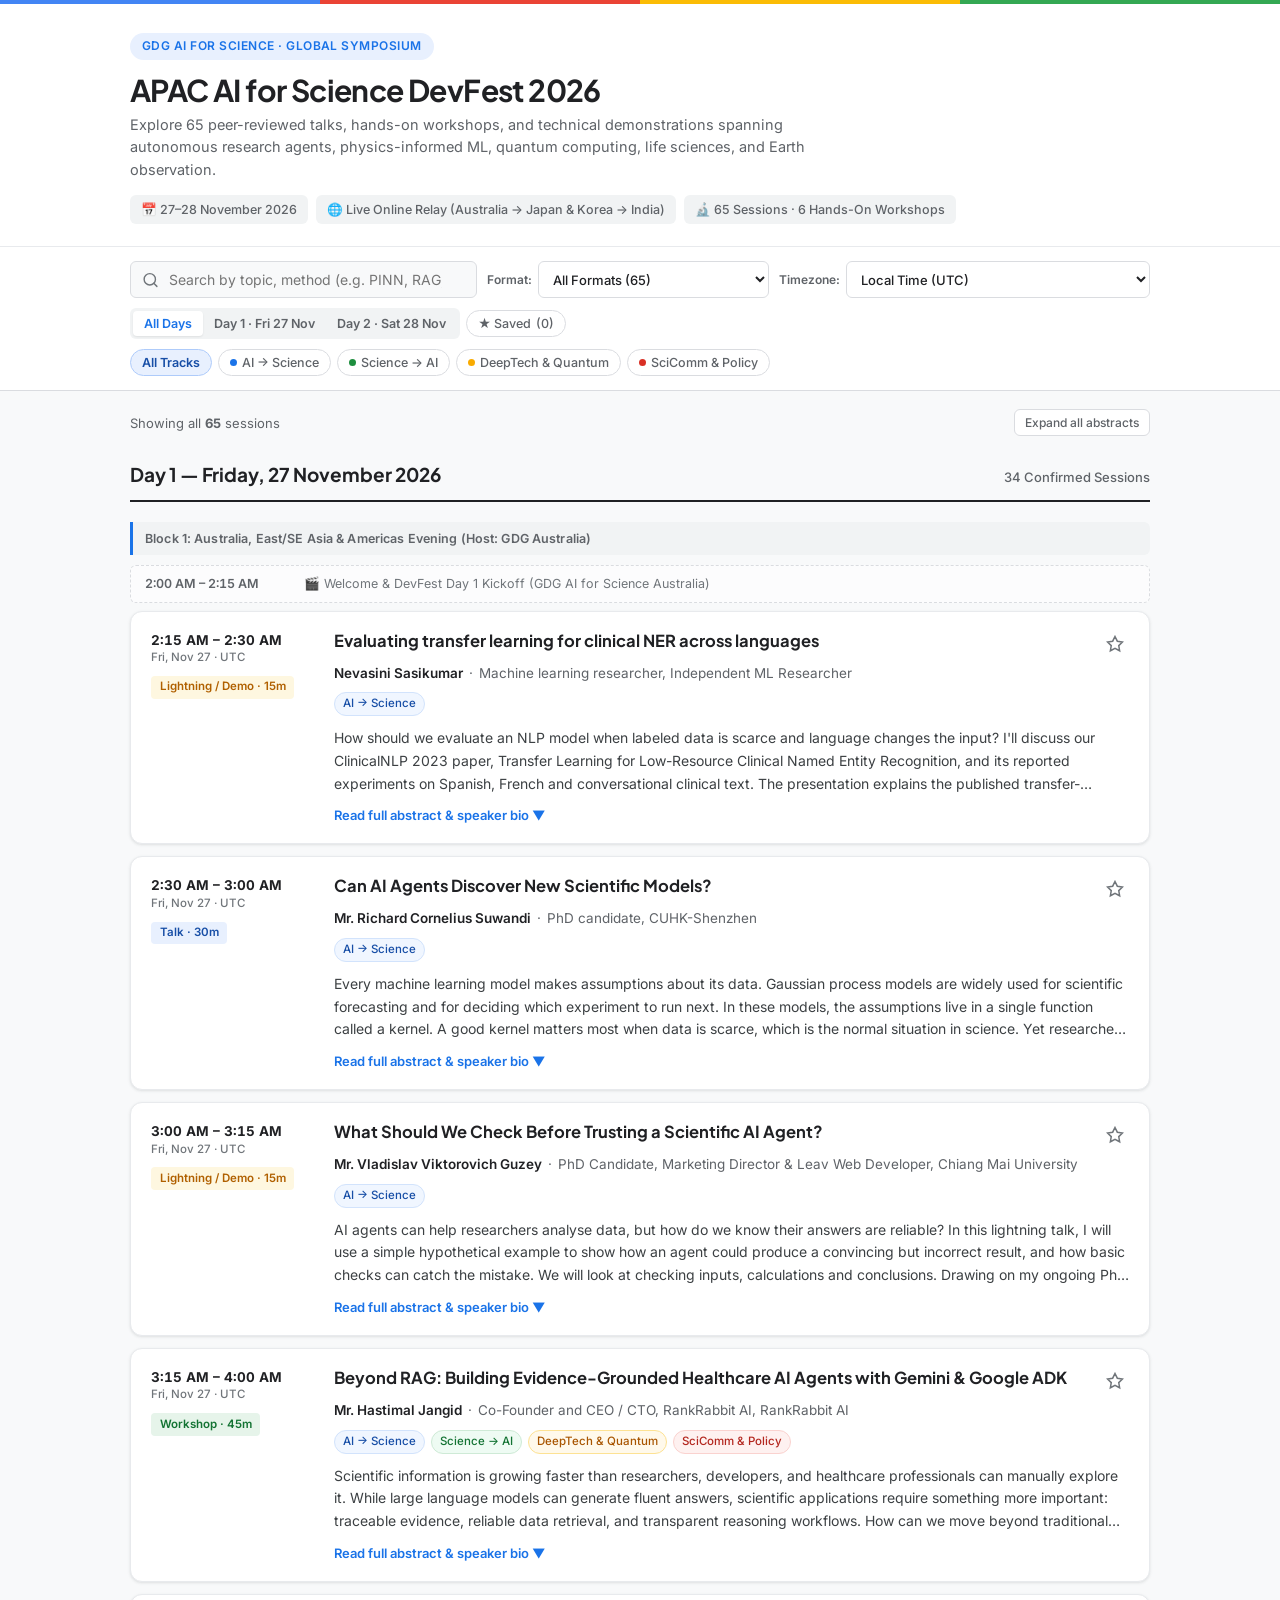
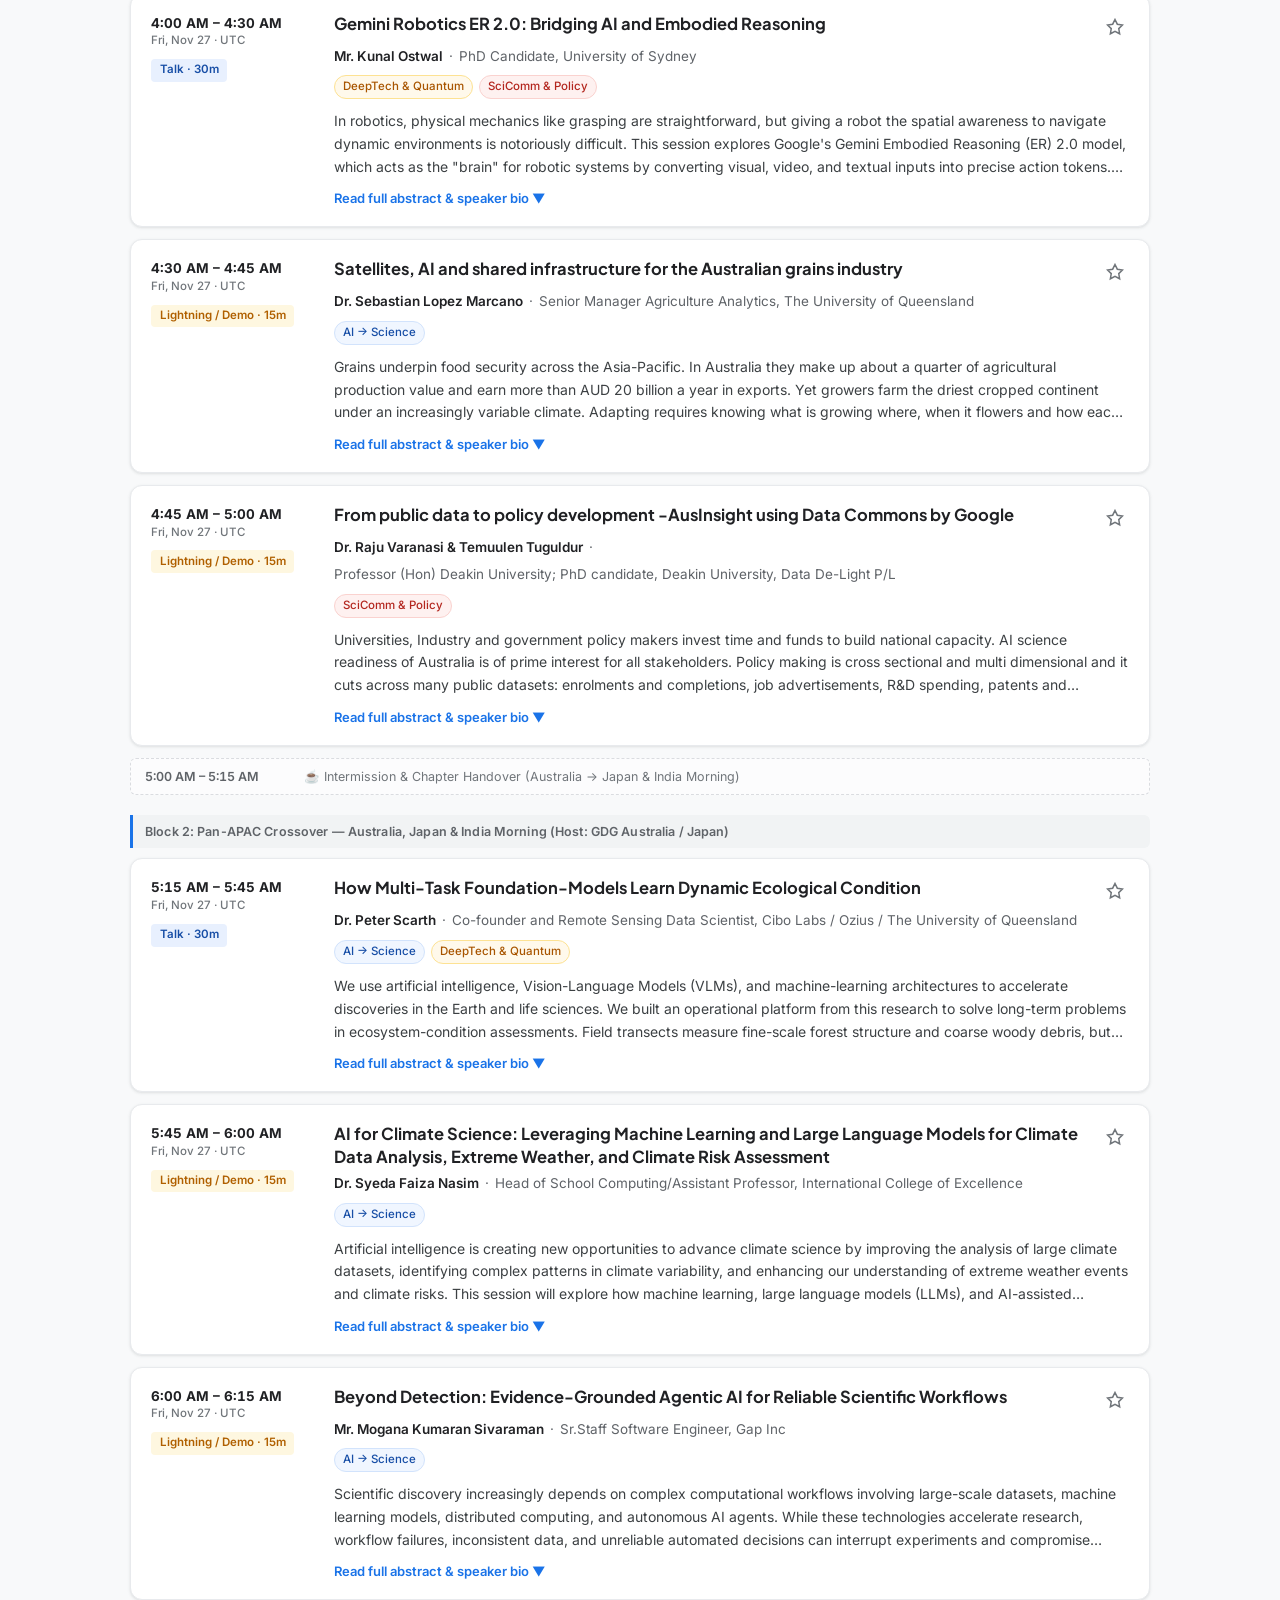
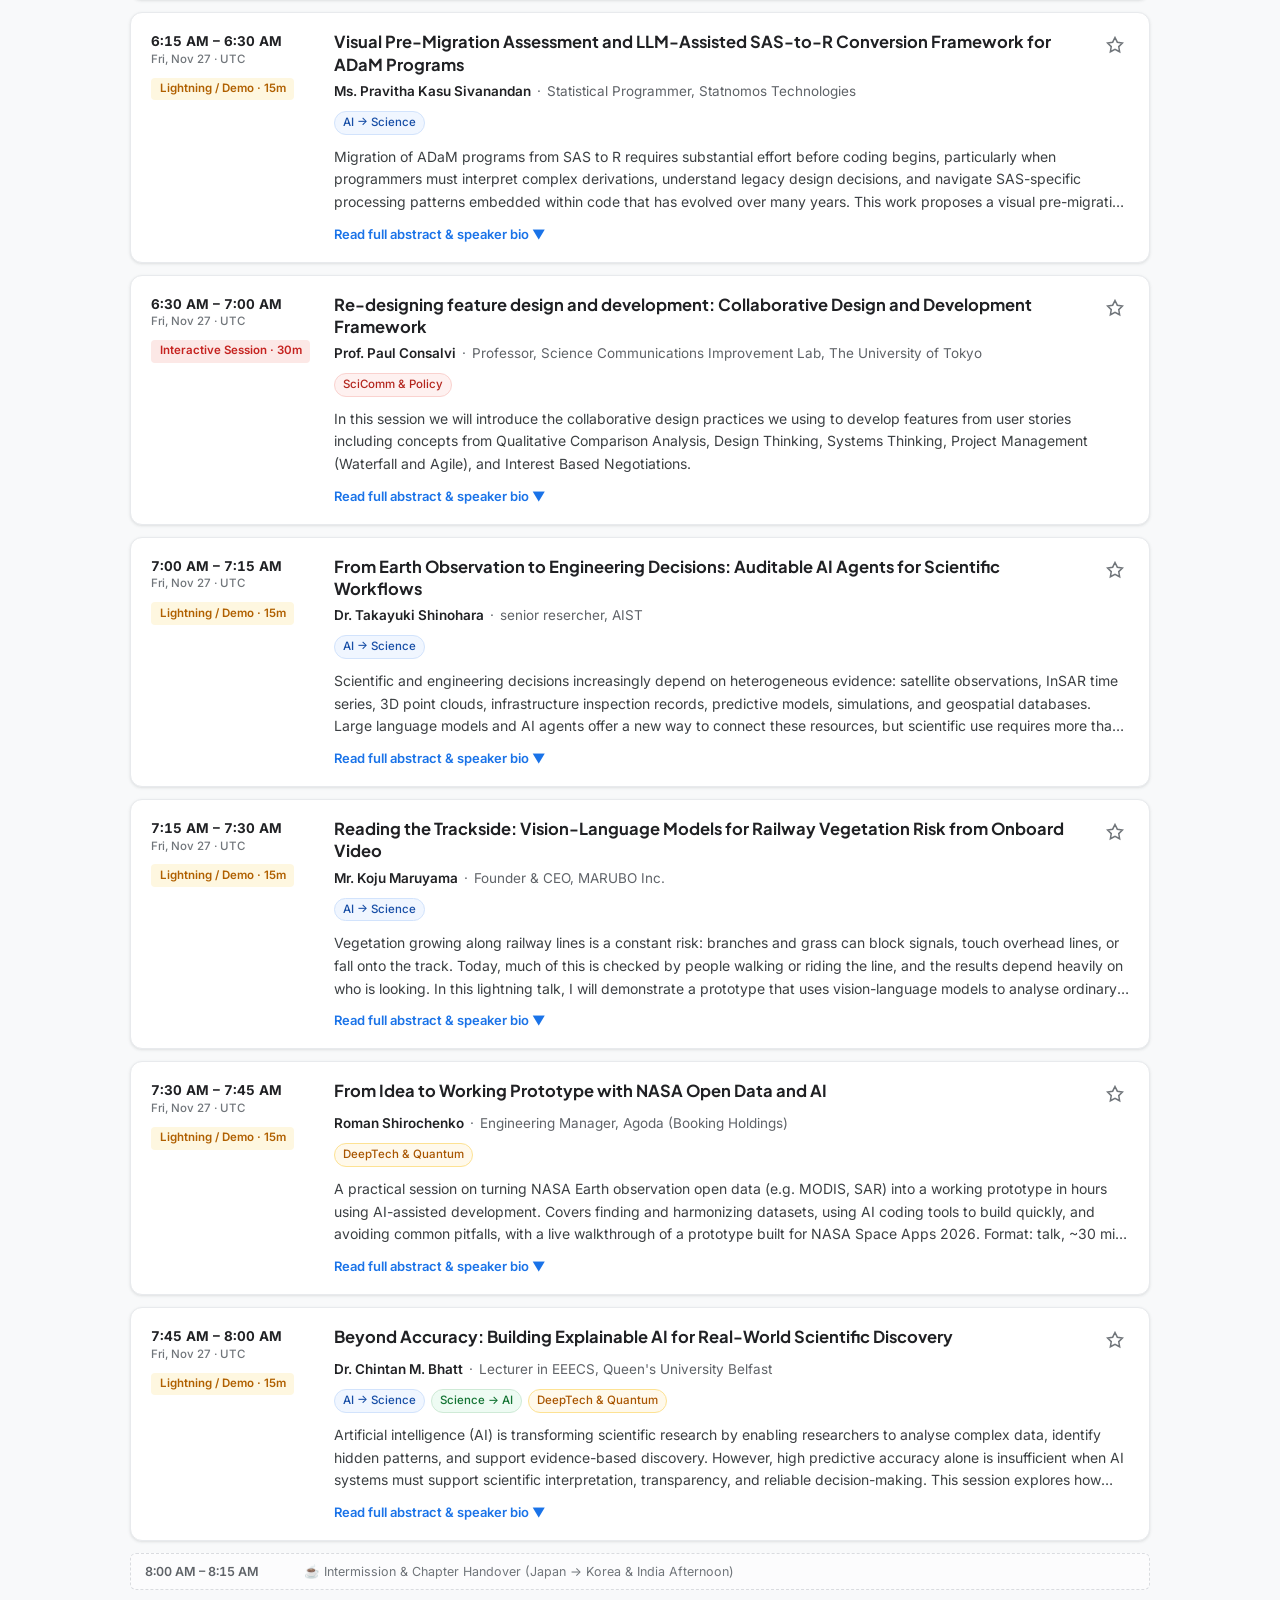
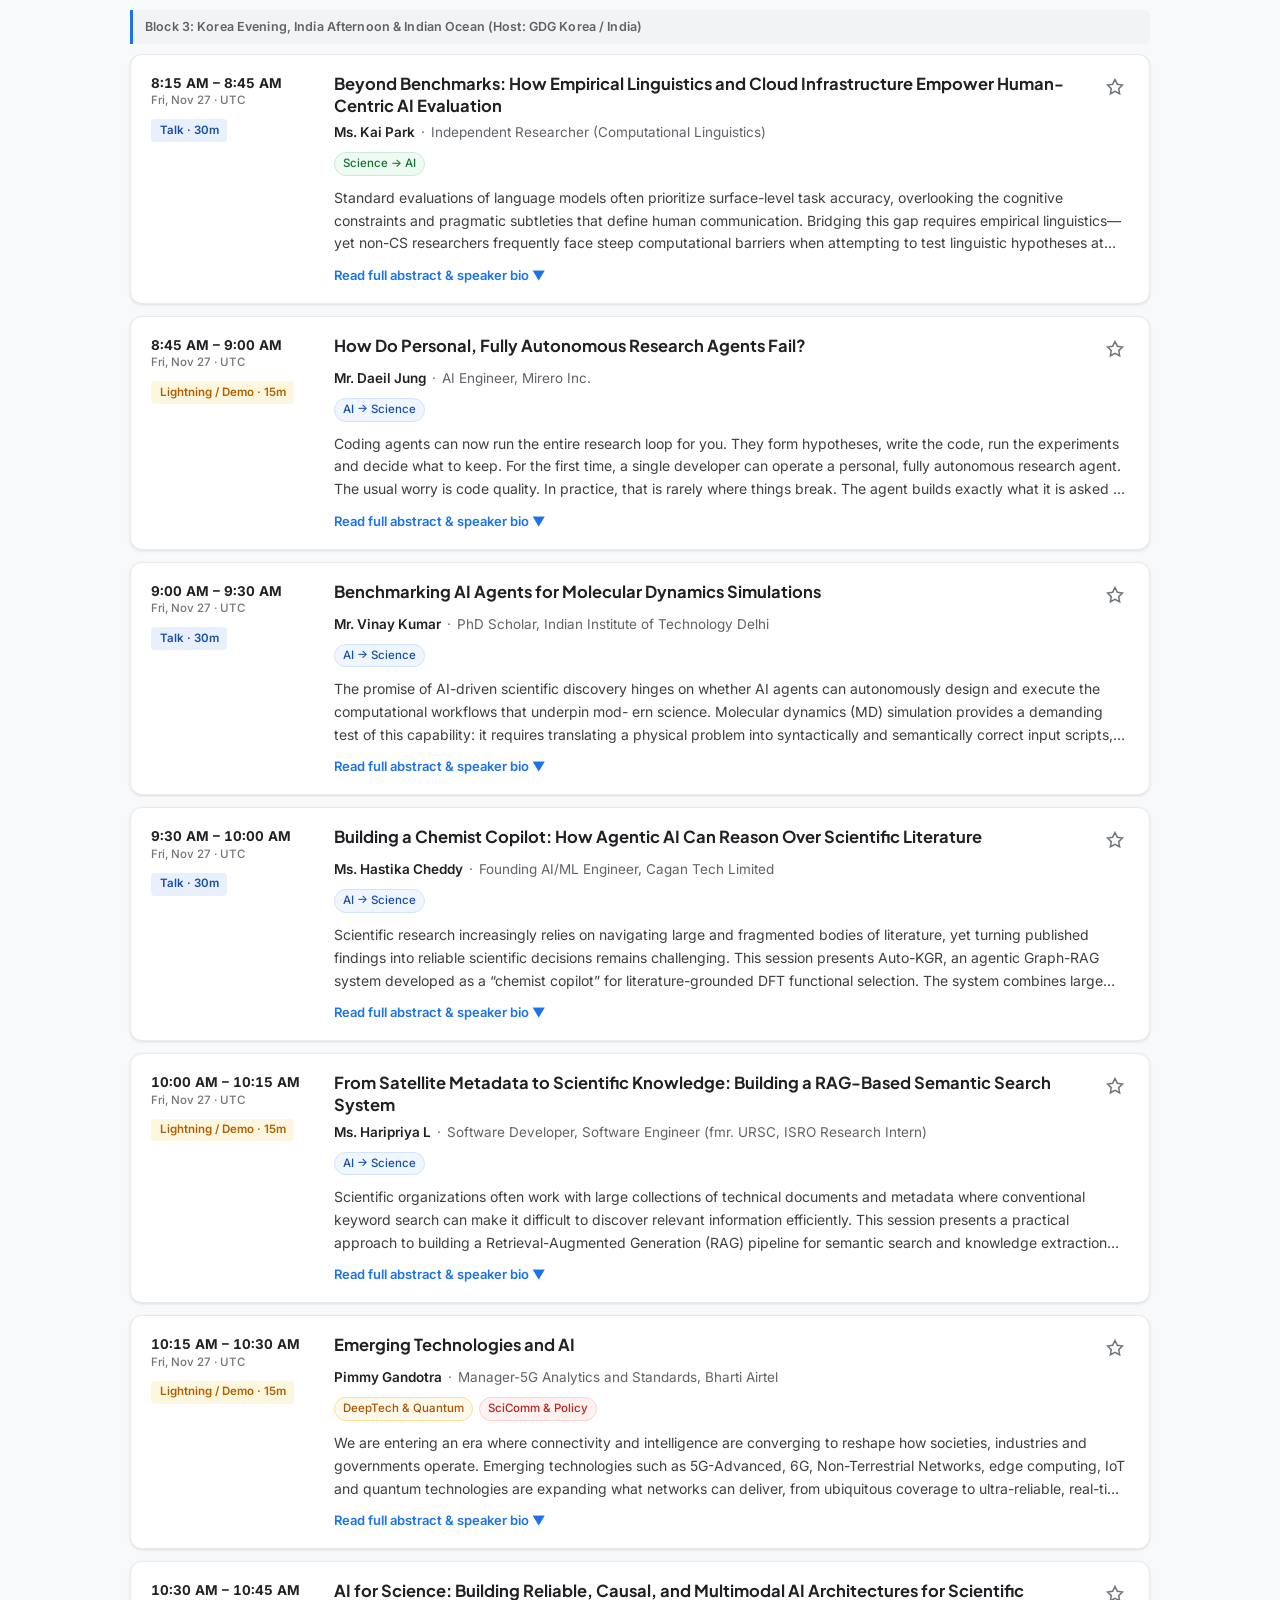
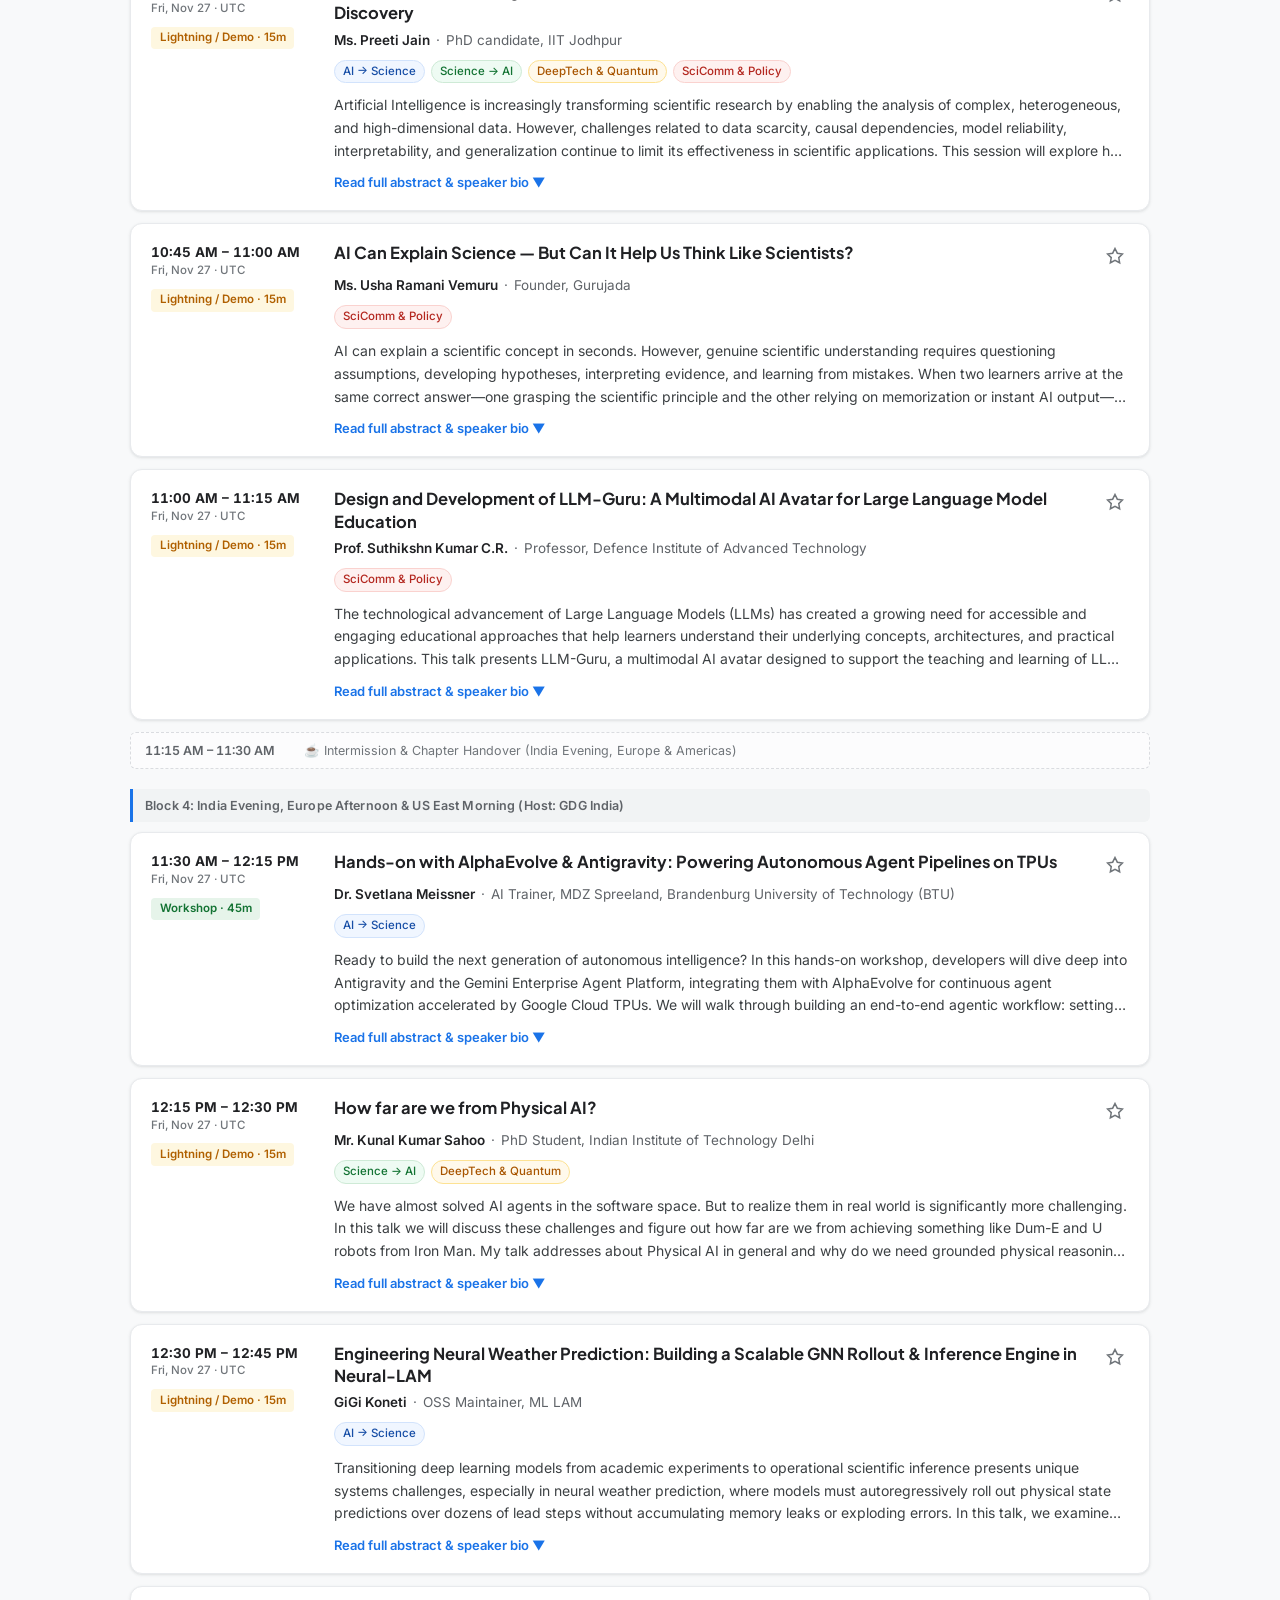
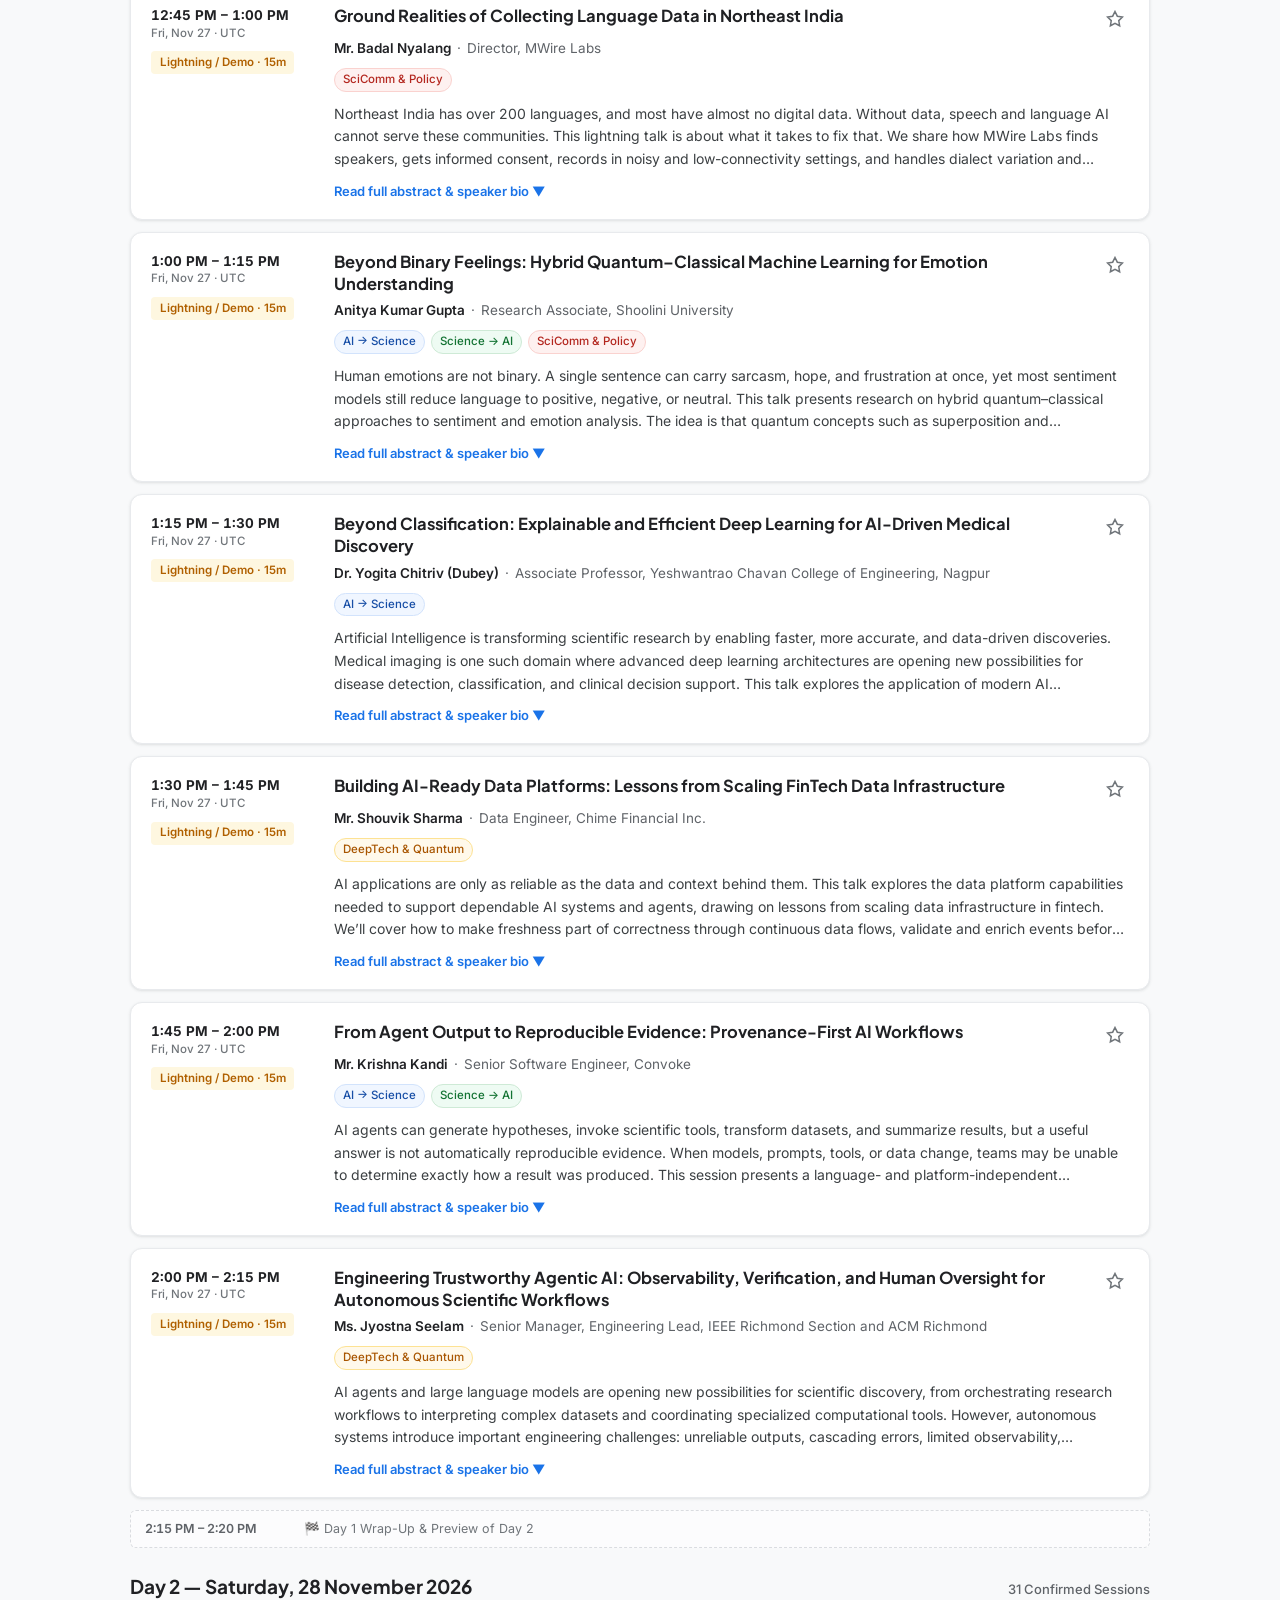
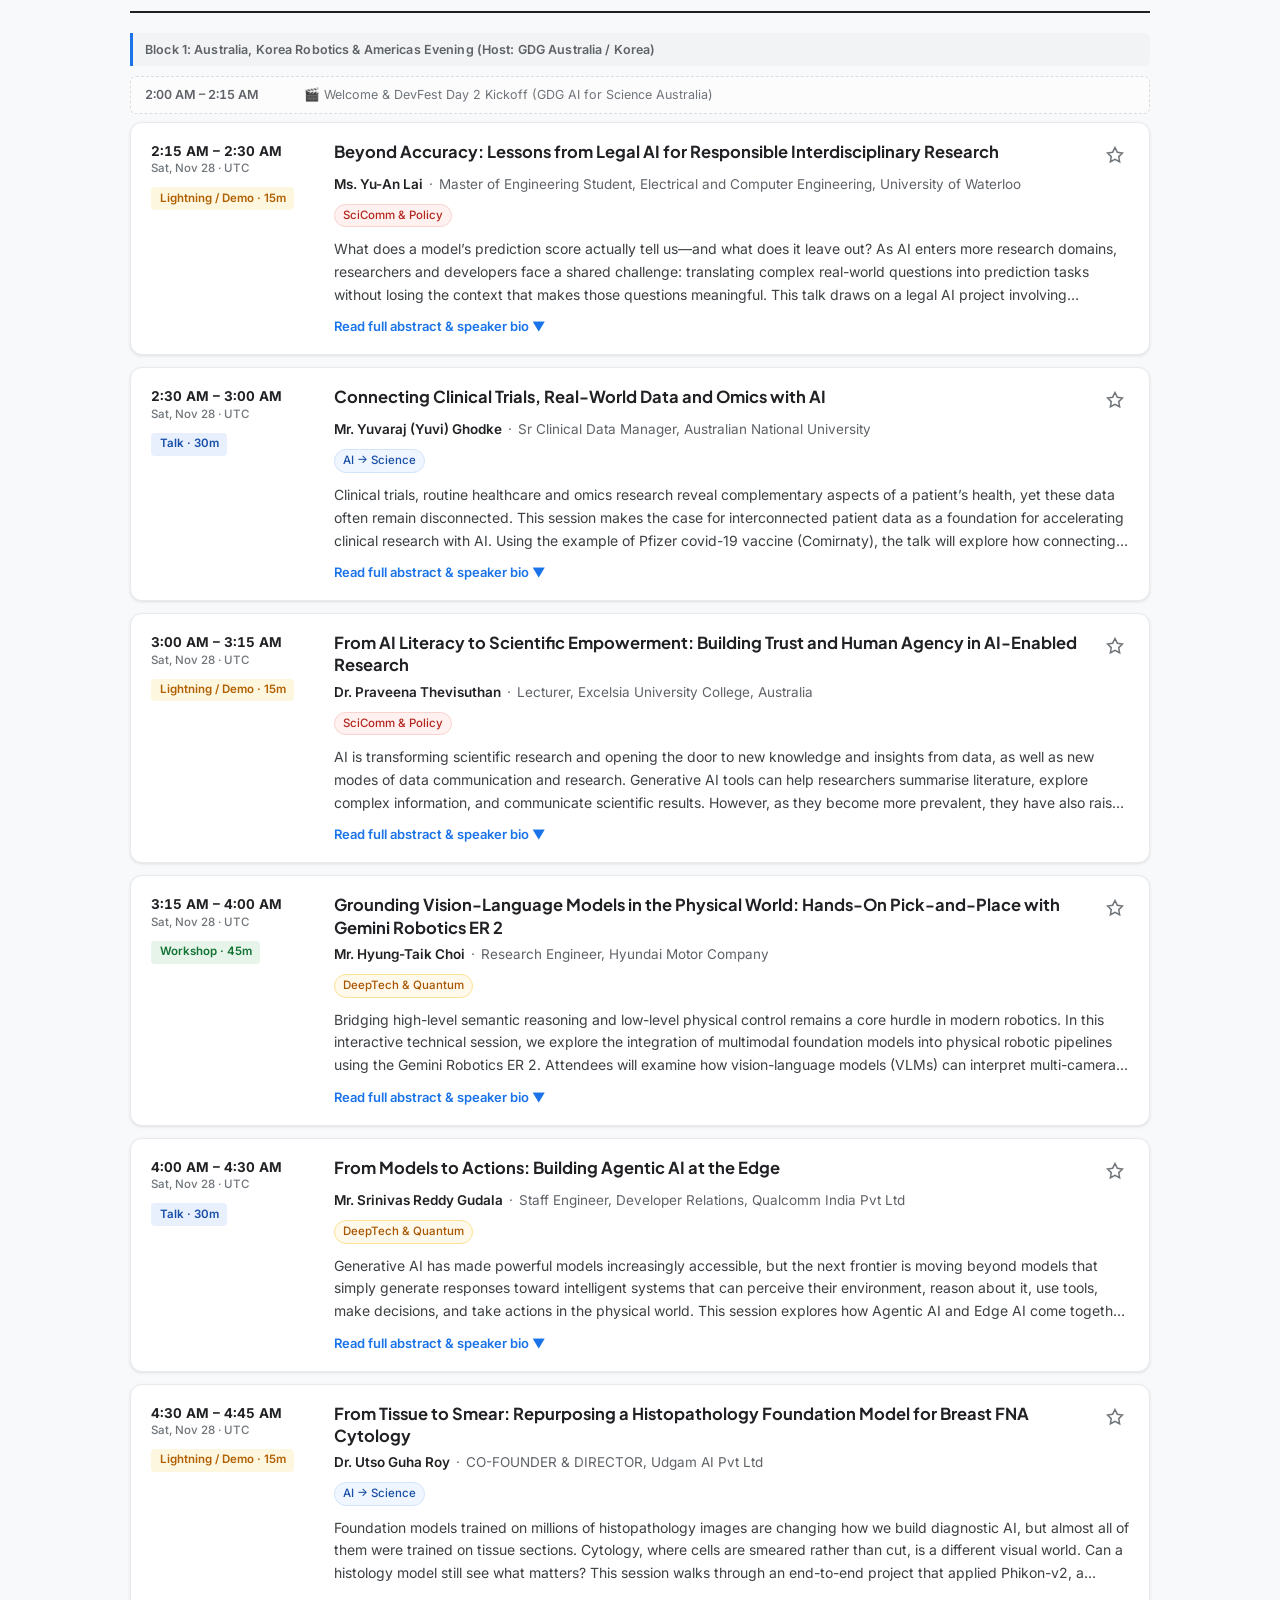
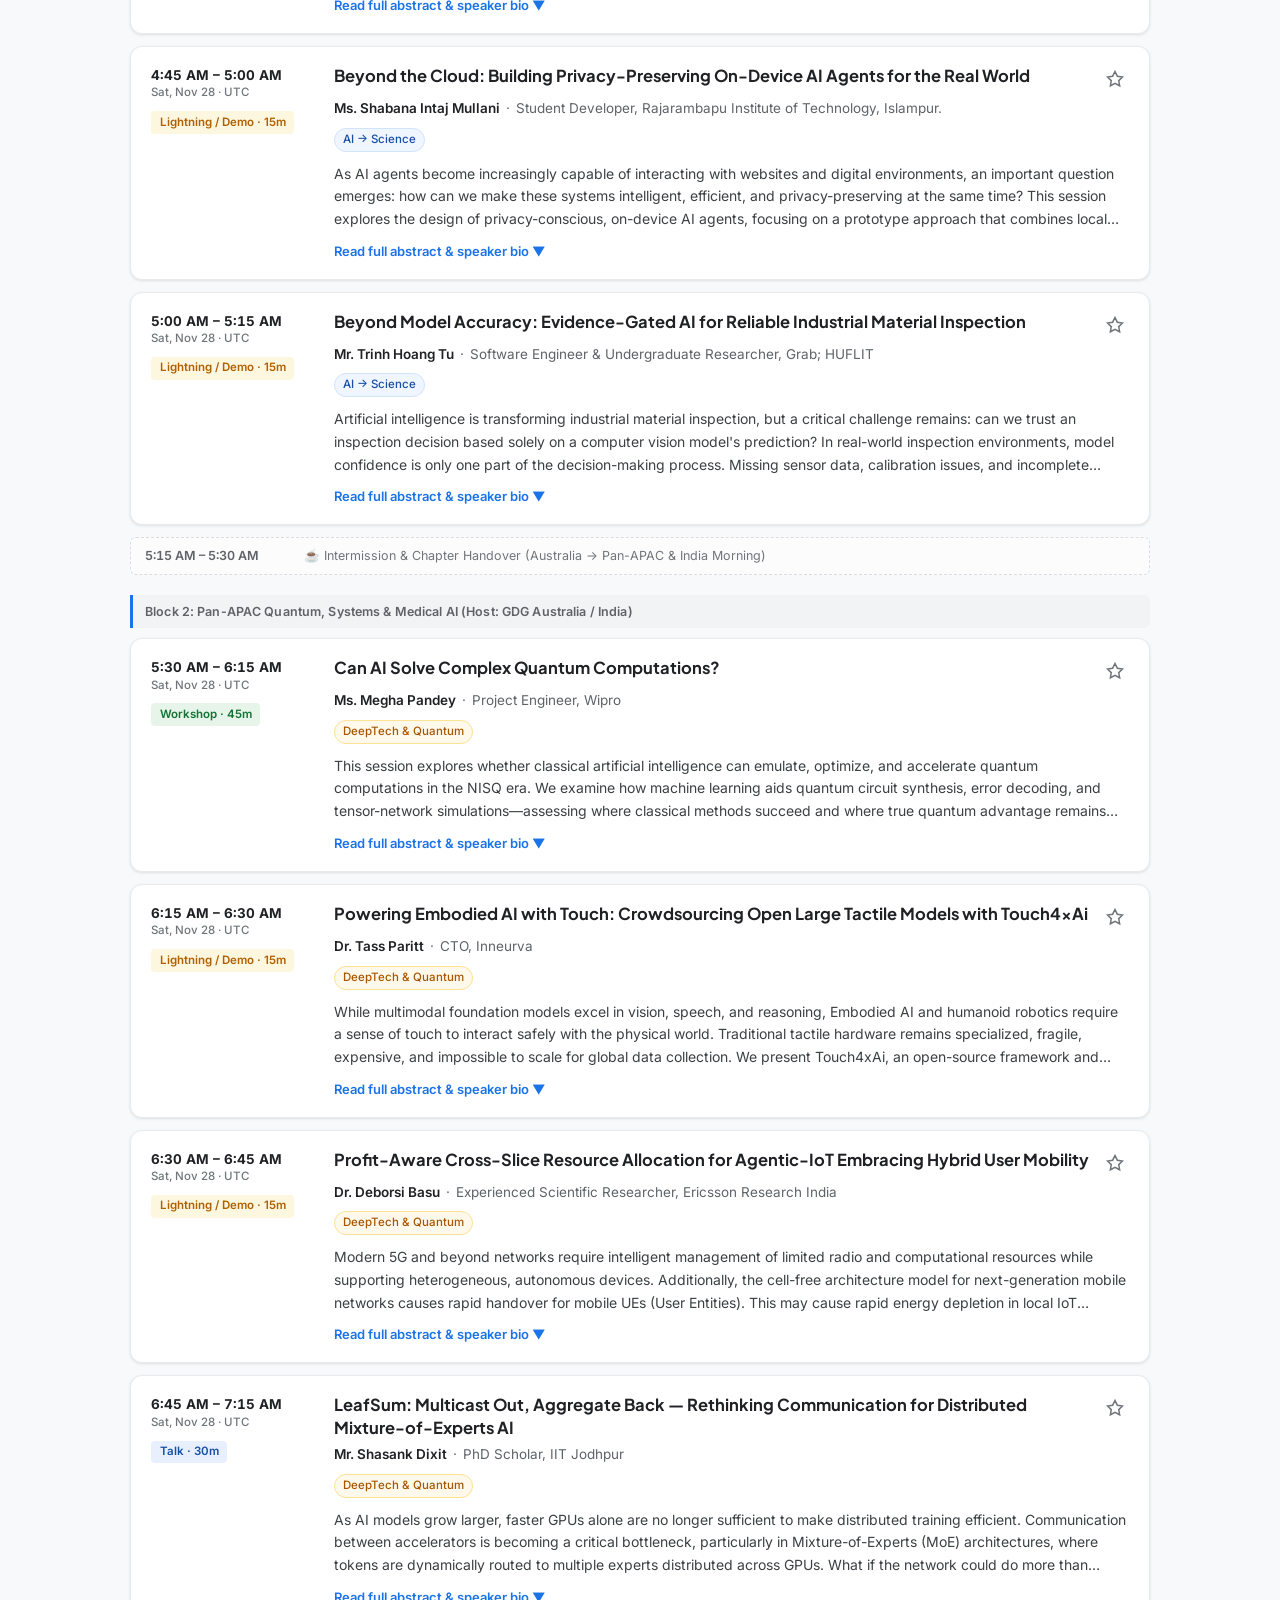
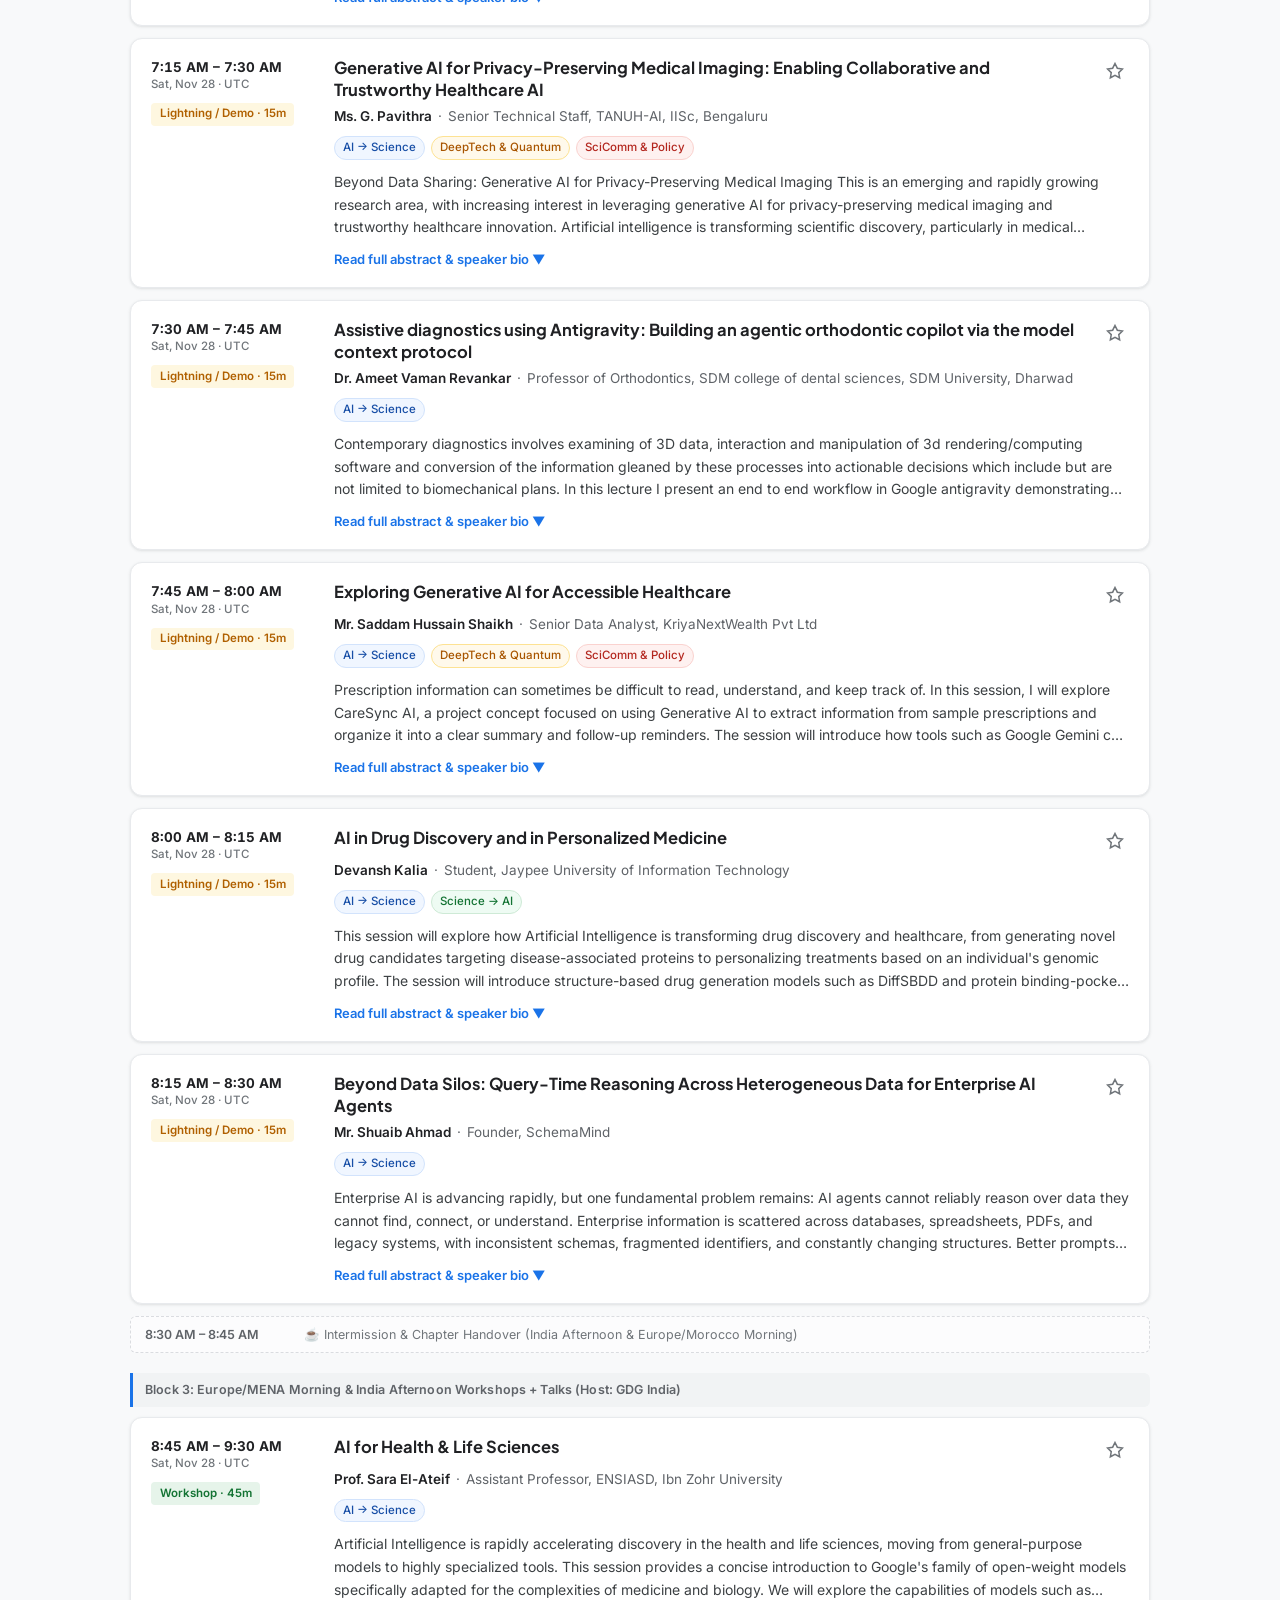
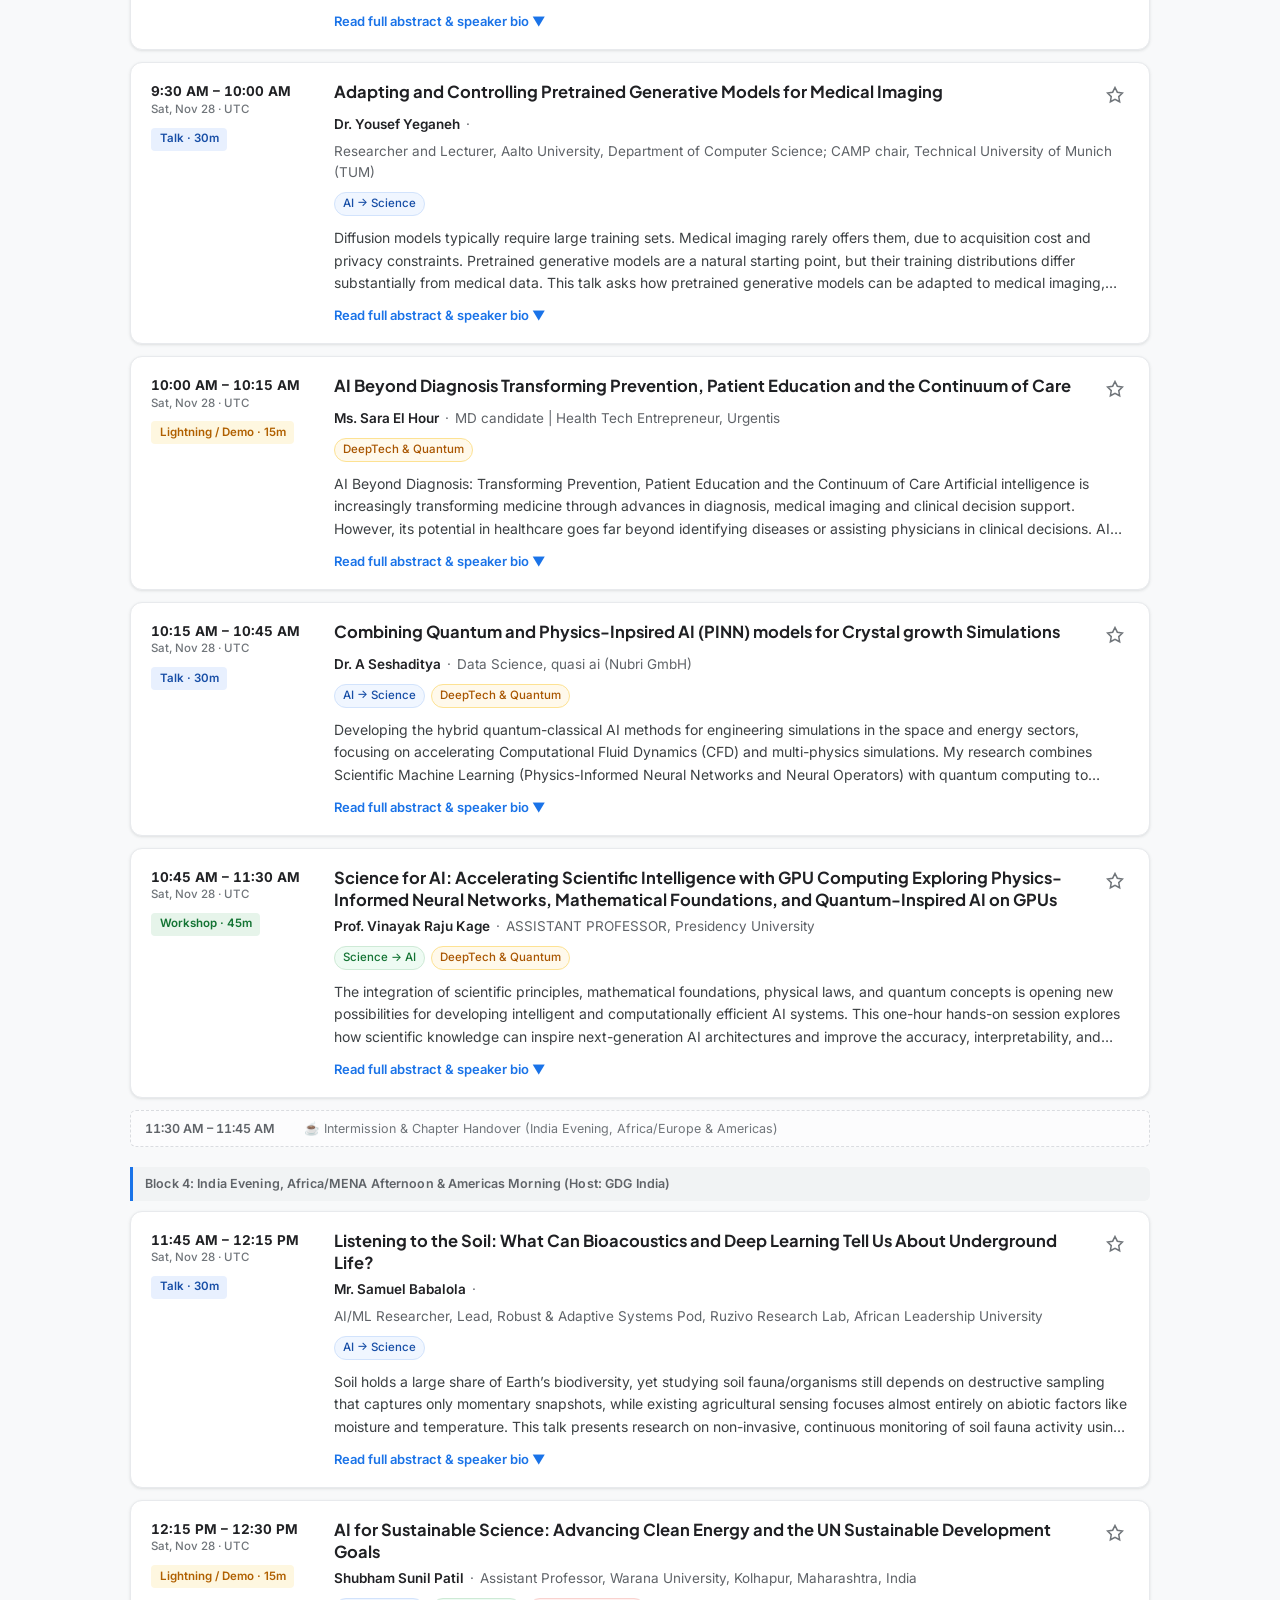
==== index.html @ e15eaaa1 "Update print statement from 'Hello' to 'Goodbye'" ====
<!DOCTYPE html>
<html lang="en">
<head>
  <meta charset="UTF-8" />
  <meta name="viewport" content="width=device-width, initial-scale=1.0" />
  <title>APAC AI for Science DevFest 2026 — Speaker Program & Abstracts</title>
  <link rel="preconnect" href="https://fonts.googleapis.com">
  <link rel="preconnect" href="https://fonts.gstatic.com" crossorigin>
  <link href="https://fonts.googleapis.com/css2?family=Inter:wght@400;500;600;700&family=Plus+Jakarta+Sans:wght@600;700&display=swap" rel="stylesheet">
  <style>
    :root {
      /* Light Google Material 3 Color Palette */
      --bg-page: #F8F9FA;
      --bg-surface: #FFFFFF;
      --bg-subtle: #F1F3F4;
      --border-light: #DADCE0;
      --border-subtle: #E8EAED;

      --text-primary: #202124;
      --text-secondary: #5F6368;
      --text-muted: #70757A;

      --google-blue: #1A73E8;
      --google-blue-hover: #1557B0;
      --google-blue-tint: #E8F0FE;
      --google-blue-text: #174EA6;

      --google-green: #1E8E3E;
      --google-green-tint: #E6F4EA;
      --google-green-text: #137333;

      --google-yellow: #F9AB00;
      --google-yellow-tint: #FEF7E0;
      --google-yellow-text: #B06000;

      --google-red: #D93025;
      --google-red-tint: #FCE8E6;
      --google-red-text: #C5221F;

      --teal-tint: #E4F7FB;
      --teal-text: #007B83;

      --radius-sm: 6px;
      --radius-md: 12px;
      --radius-pill: 999px;
      --shadow-sm: 0 1px 2px rgba(60, 64, 67, 0.08), 0 1px 3px 1px rgba(60, 64, 67, 0.04);
      --shadow-hover: 0 2px 6px rgba(60, 64, 67, 0.12), 0 1px 2px rgba(60, 64, 67, 0.08);
    }

    * {
      box-sizing: border-box;
      margin: 0;
      padding: 0;
    }

    body {
      font-family: 'Inter', -apple-system, BlinkMacSystemFont, "Segoe UI", Roboto, sans-serif;
      background-color: var(--bg-page);
      color: var(--text-primary);
      line-height: 1.55;
      -webkit-font-smoothing: antialiased;
      padding-bottom: 48px;
    }

    /* Top Google 4-Color Accent Bar */
    .google-accent-bar {
      height: 4px;
      width: 100%;
      background: linear-gradient(
        90deg,
        #4285F4 0%, #4285F4 25%,
        #EA4335 25%, #EA4335 50%,
        #FBBC04 50%, #FBBC04 75%,
        #34A853 75%, #34A853 100%
      );
    }

    .container {
      max-width: 1060px;
      margin: 0 auto;
      padding: 0 20px;
    }

    /* Header */
    .site-header {
      background: var(--bg-surface);
      border-bottom: 1px solid var(--border-subtle);
      padding: 28px 0 22px;
    }

    .eyebrow {
      display: inline-flex;
      align-items: center;
      gap: 8px;
      font-size: 12px;
      font-weight: 600;
      letter-spacing: 0.04em;
      text-transform: uppercase;
      color: var(--google-blue);
      background: var(--google-blue-tint);
      padding: 4px 12px;
      border-radius: var(--radius-pill);
      margin-bottom: 12px;
    }

    .header-top {
      display: flex;
      flex-wrap: wrap;
      justify-content: space-between;
      align-items: flex-end;
      gap: 16px;
    }

    h1 {
      font-family: 'Plus Jakarta Sans', 'Inter', sans-serif;
      font-size: clamp(22px, 3.2vw, 30px);
      font-weight: 700;
      color: var(--text-primary);
      letter-spacing: -0.02em;
      line-height: 1.2;
    }

    .subtitle {
      margin-top: 6px;
      font-size: 14.5px;
      color: var(--text-secondary);
      max-width: 700px;
    }

    .meta-pills {
      display: flex;
      flex-wrap: wrap;
      gap: 8px;
      margin-top: 14px;
    }

    .meta-pill {
      display: inline-flex;
      align-items: center;
      gap: 6px;
      font-size: 12.5px;
      color: var(--text-secondary);
      background: var(--bg-subtle);
      padding: 5px 11px;
      border-radius: var(--radius-sm);
      font-weight: 500;
    }

    /* Controls Toolbar */
    .controls-wrapper {
      background: rgba(255, 255, 255, 0.96);
      backdrop-filter: blur(8px);
      border-bottom: 1px solid var(--border-light);
      position: sticky;
      top: 0;
      z-index: 30;
      padding: 14px 0;
    }

    .controls-row-main {
      display: grid;
      grid-template-columns: 1fr auto auto;
      gap: 10px;
      align-items: center;
    }

    .search-box {
      position: relative;
      width: 100%;
    }

    .search-box svg {
      position: absolute;
      left: 12px;
      top: 50%;
      transform: translateY(-50%);
      width: 17px;
      height: 17px;
      color: var(--text-muted);
      pointer-events: none;
    }

    .search-input {
      width: 100%;
      padding: 9px 34px 9px 38px;
      font-size: 14px;
      font-family: inherit;
      color: var(--text-primary);
      background: var(--bg-page);
      border: 1px solid var(--border-light);
      border-radius: var(--radius-sm);
      transition: border-color 0.15s, background-color 0.15s, box-shadow 0.15s;
    }

    .search-input:focus {
      outline: none;
      background: var(--bg-surface);
      border-color: var(--google-blue);
      box-shadow: 0 0 0 3px rgba(26, 115, 232, 0.14);
    }

    .clear-search {
      position: absolute;
      right: 8px;
      top: 50%;
      transform: translateY(-50%);
      background: none;
      border: none;
      color: var(--text-muted);
      cursor: pointer;
      font-size: 16px;
      line-height: 1;
      padding: 4px;
      display: none;
    }

    .clear-search.visible {
      display: block;
    }

    .tz-select-wrap {
      display: flex;
      align-items: center;
      gap: 6px;
    }

    .tz-label {
      font-size: 12px;
      font-weight: 600;
      color: var(--text-secondary);
      white-space: nowrap;
    }

    .select-control {
      padding: 8.5px 10px;
      font-size: 13px;
      font-family: inherit;
      font-weight: 500;
      color: var(--text-primary);
      background: var(--bg-surface);
      border: 1px solid var(--border-light);
      border-radius: var(--radius-sm);
      cursor: pointer;
    }

    .select-control:focus {
      outline: none;
      border-color: var(--google-blue);
    }

    /* Filter Chips Row */
    .controls-row-filters {
      display: flex;
      flex-wrap: wrap;
      align-items: center;
      justify-content: space-between;
      gap: 10px;
      margin-top: 10px;
    }

    .chip-group {
      display: flex;
      flex-wrap: wrap;
      align-items: center;
      gap: 6px;
    }

    .day-tabs {
      display: inline-flex;
      background: var(--bg-subtle);
      padding: 3px;
      border-radius: var(--radius-sm);
    }

    .day-tab {
      border: none;
      background: transparent;
      color: var(--text-secondary);
      font-family: inherit;
      font-size: 12.5px;
      font-weight: 600;
      padding: 5px 11px;
      border-radius: 4px;
      cursor: pointer;
      transition: all 0.15s;
    }

    .day-tab.active {
      background: var(--bg-surface);
      color: var(--google-blue);
      box-shadow: 0 1px 2px rgba(0, 0, 0, 0.08);
    }

    .chip {
      border: 1px solid var(--border-light);
      background: var(--bg-surface);
      color: var(--text-secondary);
      font-family: inherit;
      font-size: 12.5px;
      font-weight: 500;
      padding: 5px 11px;
      border-radius: var(--radius-pill);
      cursor: pointer;
      transition: all 0.15s;
      display: inline-flex;
      align-items: center;
      gap: 5px;
      white-space: nowrap;
    }

    .chip:hover {
      background: var(--bg-subtle);
      color: var(--text-primary);
    }

    .chip.active {
      background: var(--google-blue-tint);
      border-color: #AECBFA;
      color: var(--google-blue-text);
      font-weight: 600;
    }

    .chip-dot {
      width: 7px;
      height: 7px;
      border-radius: 50%;
      display: inline-block;
    }

    /* Status & Utility Bar */
    .status-bar {
      display: flex;
      flex-wrap: wrap;
      justify-content: space-between;
      align-items: center;
      gap: 10px;
      margin: 18px 0 14px;
      font-size: 13px;
      color: var(--text-secondary);
    }

    .utility-btns {
      display: flex;
      gap: 8px;
      align-items: center;
    }

    .btn-text {
      background: none;
      border: 1px solid var(--border-light);
      background: var(--bg-surface);
      color: var(--text-secondary);
      font-family: inherit;
      font-size: 12px;
      font-weight: 500;
      padding: 5px 10px;
      border-radius: var(--radius-sm);
      cursor: pointer;
      transition: all 0.15s;
    }

    .btn-text:hover {
      color: var(--google-blue);
      border-color: var(--google-blue);
      background: var(--google-blue-tint);
    }

    /* Day & Block Headers */
    .day-section {
      margin-top: 24px;
    }

    .day-banner {
      display: flex;
      align-items: baseline;
      justify-content: space-between;
      flex-wrap: wrap;
      gap: 8px;
      padding-bottom: 10px;
      margin-bottom: 14px;
      border-bottom: 2px solid var(--text-primary);
    }

    .day-banner h2 {
      font-family: 'Plus Jakarta Sans', 'Inter', sans-serif;
      font-size: 19px;
      font-weight: 700;
      color: var(--text-primary);
    }

    .day-banner span {
      font-size: 13px;
      color: var(--text-secondary);
      font-weight: 500;
    }

    .block-header {
      margin: 20px 0 10px;
      padding: 7px 12px;
      background: var(--bg-subtle);
      border-left: 3px solid var(--google-blue);
      border-radius: 0 var(--radius-sm) var(--radius-sm) 0;
      font-size: 12.5px;
      font-weight: 600;
      color: var(--text-secondary);
      letter-spacing: 0.01em;
    }

    /* Break / Marker Row */
    .marker-row {
      display: flex;
      align-items: center;
      gap: 14px;
      padding: 8px 14px;
      margin: 8px 0;
      font-size: 12.5px;
      color: var(--text-muted);
      border: 1px dashed var(--border-light);
      border-radius: var(--radius-sm);
      background: rgba(255, 255, 255, 0.55);
    }

    .marker-time {
      font-variant-numeric: tabular-nums;
      font-weight: 600;
      min-width: 145px;
      color: var(--text-secondary);
    }

    /* Session Card */
    .session-card {
      background: var(--bg-surface);
      border: 1px solid var(--border-subtle);
      border-radius: var(--radius-md);
      padding: 18px 20px;
      margin-bottom: 12px;
      box-shadow: var(--shadow-sm);
      transition: box-shadow 0.18s ease, border-color 0.18s ease;
    }

    .session-card:hover {
      box-shadow: var(--shadow-hover);
      border-color: var(--border-light);
    }

    .session-card.bookmarked {
      border-left: 4px solid var(--google-yellow);
    }

    .card-grid {
      display: grid;
      grid-template-columns: 165px 1fr;
      gap: 18px;
      align-items: start;
    }

    /* Left Time Column */
    .time-col {
      display: flex;
      flex-direction: column;
      gap: 5px;
      padding-top: 2px;
    }

    .time-primary {
      font-size: 13.5px;
      font-weight: 700;
      color: var(--text-primary);
      font-variant-numeric: tabular-nums;
      line-height: 1.3;
    }

    .time-date-sub {
      font-size: 11.5px;
      color: var(--text-muted);
      font-weight: 500;
    }

    .format-badge {
      display: inline-flex;
      align-items: center;
      width: fit-content;
      margin-top: 4px;
      font-size: 11.5px;
      font-weight: 600;
      padding: 2.5px 8.5px;
      border-radius: 4px;
    }

    .fmt-talk {
      background: var(--google-blue-tint);
      color: var(--google-blue-text);
    }

    .fmt-workshop {
      background: var(--google-green-tint);
      color: var(--google-green-text);
    }

    .fmt-lightning {
      background: var(--google-yellow-tint);
      color: var(--google-yellow-text);
    }

    .fmt-custom {
      background: var(--google-red-tint);
      color: var(--google-red-text);
    }

    /* Right Content Column */
    .content-col {
      min-width: 0;
    }

    .card-top-row {
      display: flex;
      justify-content: space-between;
      align-items: flex-start;
      gap: 12px;
    }

    .session-title {
      font-family: 'Plus Jakarta Sans', 'Inter', sans-serif;
      font-size: 16.5px;
      font-weight: 700;
      color: var(--text-primary);
      line-height: 1.35;
      cursor: pointer;
    }

    .session-title:hover {
      color: var(--google-blue);
    }

    .bookmark-btn {
      background: transparent;
      border: 1px solid transparent;
      cursor: pointer;
      color: var(--text-muted);
      padding: 4px;
      border-radius: 6px;
      flex-shrink: 0;
      transition: all 0.15s;
      display: inline-flex;
      align-items: center;
      justify-content: center;
    }

    .bookmark-btn:hover {
      background: var(--bg-subtle);
      color: var(--text-primary);
    }

    .bookmark-btn.active {
      color: var(--google-yellow);
    }

    .speaker-line {
      margin-top: 5px;
      font-size: 13.5px;
      color: var(--text-secondary);
      display: flex;
      flex-wrap: wrap;
      align-items: center;
      gap: 6px;
    }

    .speaker-name {
      font-weight: 600;
      color: var(--text-primary);
    }

    .speaker-aff {
      color: var(--text-secondary);
    }

    .track-list {
      display: flex;
      flex-wrap: wrap;
      gap: 6px;
      margin-top: 9px;
    }

    .track-tag {
      font-size: 11.5px;
      font-weight: 500;
      padding: 2px 8px;
      border-radius: var(--radius-pill);
      border: 1px solid var(--border-subtle);
      background: var(--bg-page);
      color: var(--text-secondary);
    }

    .track-tag[data-track="AI → Science"] {
      background: #F0F6FF;
      border-color: #D2E3FC;
      color: #174EA6;
    }
    .track-tag[data-track="Science → AI"] {
      background: #EEFBF3;
      border-color: #CEEAD6;
      color: #137333;
    }
    .track-tag[data-track="DeepTech & Quantum"] {
      background: #FFF9EB;
      border-color: #FDE293;
      color: #A85500;
    }
    .track-tag[data-track="SciComm & Policy"] {
      background: #FEF1F0;
      border-color: #FAD2CF;
      color: #B3261E;
    }
    .track-tag[data-track="Responsible AI"] {
      background: var(--teal-tint);
      border-color: #B2EBF2;
      color: var(--teal-text);
    }

    /* Abstract Preview & Full Body */
    .abstract-wrap {
      margin-top: 11px;
      font-size: 14px;
      color: #3C4043;
      line-height: 1.62;
    }

    .abstract-preview {
      display: -webkit-box;
      -webkit-line-clamp: 3;
      -webkit-box-orient: vertical;
      overflow: hidden;
    }

    .session-card.expanded .abstract-preview {
      display: none;
    }

    .details-panel {
      display: none;
    }

    .session-card.expanded .details-panel {
      display: block;
    }

    .abstract-full p {
      margin-bottom: 10px;
    }

    .abstract-full p:last-child {
      margin-bottom: 0;
    }

    .abstract-full ul {
      margin: 6px 0 10px 20px;
    }

    .abstract-full li {
      margin-bottom: 4px;
    }

    /* Speaker Bio & Links inside Expanded Panel */
    .bio-box {
      margin-top: 14px;
      padding-top: 12px;
      border-top: 1px solid var(--border-subtle);
      font-size: 13px;
      color: var(--text-secondary);
      line-height: 1.55;
    }

    .bio-label {
      font-size: 11px;
      font-weight: 700;
      text-transform: uppercase;
      letter-spacing: 0.05em;
      color: var(--text-muted);
      margin-bottom: 4px;
    }

    .links-row {
      display: flex;
      flex-wrap: wrap;
      gap: 8px;
      margin-top: 12px;
    }

    .ext-link {
      display: inline-flex;
      align-items: center;
      gap: 5px;
      font-size: 12px;
      font-weight: 600;
      color: var(--google-blue);
      background: var(--google-blue-tint);
      padding: 4px 10px;
      border-radius: var(--radius-sm);
      text-decoration: none;
      transition: background 0.15s;
    }

    .ext-link:hover {
      background: #D2E3FC;
      text-decoration: none;
    }

    .card-footer-actions {
      margin-top: 10px;
      display: flex;
      align-items: center;
      justify-content: space-between;
    }

    .toggle-btn {
      background: none;
      border: none;
      color: var(--google-blue);
      font-family: inherit;
      font-size: 13px;
      font-weight: 600;
      cursor: pointer;
      padding: 2px 0;
      display: inline-flex;
      align-items: center;
      gap: 4px;
    }

    .toggle-btn:hover {
      color: var(--google-blue-hover);
      text-decoration: underline;
    }

    mark {
      background-color: #FEF08A;
      color: inherit;
      padding: 0 2px;
      border-radius: 2px;
    }

    /* Empty State */
    .empty-state {
      background: var(--bg-surface);
      border: 1px solid var(--border-subtle);
      border-radius: var(--radius-md);
      padding: 44px 20px;
      text-align: center;
      margin-top: 20px;
    }

    .empty-state h3 {
      font-size: 16px;
      font-weight: 600;
      margin-bottom: 6px;
    }

    .empty-state p {
      font-size: 13.5px;
      color: var(--text-secondary);
      margin-bottom: 14px;
    }

    /* Responsive adjustments for embeds & mobile */
    @media (max-width: 740px) {
      .controls-row-main {
        grid-template-columns: 1fr;
      }
      .tz-select-wrap {
        justify-content: space-between;
      }
      .select-control {
        flex: 1;
      }
      .card-grid {
        grid-template-columns: 1fr;
        gap: 8px;
      }
      .time-col {
        flex-direction: row;
        flex-wrap: wrap;
        align-items: center;
        justify-content: space-between;
        padding-bottom: 8px;
        border-bottom: 1px solid var(--border-subtle);
      }
      .format-badge {
        margin-top: 0;
      }
      .marker-row {
        flex-direction: column;
        align-items: flex-start;
        gap: 2px;
      }
    }
  </style>
</head>
<body>
  <div class="google-accent-bar"></div>

  <header class="site-header">
    <div class="container">
      <div class="eyebrow">GDG AI for Science · Global Symposium</div>
      <div class="header-top">
        <div>
          <h1>APAC AI for Science DevFest 2026</h1>
          <p class="subtitle">
            Explore 65 peer-reviewed talks, hands-on workshops, and technical demonstrations spanning autonomous research agents, physics-informed ML, quantum computing, life sciences, and Earth observation.
          </p>
        </div>
      </div>
      <div class="meta-pills">
        <span class="meta-pill">📅 27–28 November 2026</span>
        <span class="meta-pill">🌐 Live Online Relay (Australia → Japan &amp; Korea → India)</span>
        <span class="meta-pill">🔬 65 Sessions · 6 Hands-On Workshops</span>
      </div>
    </div>
  </header>

  <section class="controls-wrapper" aria-label="Program search and filters">
    <div class="container">
      <div class="controls-row-main">
        <div class="search-box">
          <svg viewBox="0 0 24 24" fill="none" stroke="currentColor" stroke-width="2" stroke-linecap="round" stroke-linejoin="round">
            <circle cx="11" cy="11" r="8"></circle>
            <line x1="21" y1="21" x2="16.65" y2="16.65"></line>
          </svg>
          <input
            type="text"
            id="searchInput"
            class="search-input"
            placeholder="Search by topic, method (e.g. PINN, RAG, molecular dynamics, VLM), speaker, or institution..."
            autocomplete="off"
          />
          <button id="clearSearchBtn" class="clear-search" title="Clear search" aria-label="Clear search">&times;</button>
        </div>

        <div class="tz-select-wrap">
          <label for="formatSelect" class="tz-label">Format:</label>
          <select id="formatSelect" class="select-control">
            <option value="ALL">All Formats (65)</option>
            <option value="Talk">Talks — 30m (11)</option>
            <option value="Workshop">Workshops — 45m (6)</option>
            <option value="Lightning / Demo">Lightning &amp; Demos — 15m (47)</option>
            <option value="Interactive Session">Interactive Session — 30m (1)</option>
          </select>
        </div>

        <div class="tz-select-wrap">
          <label for="tzSelect" class="tz-label">Timezone:</label>
          <select id="tzSelect" class="select-control">
            <option value="LOCAL">My Local Time</option>
            <option value="Australia/Sydney">AEDT — Sydney (UTC+11)</option>
            <option value="Asia/Tokyo">JST / KST — Tokyo &amp; Seoul (UTC+9)</option>
            <option value="Australia/Perth">AWST / SGT — Perth &amp; Singapore (UTC+8)</option>
            <option value="Asia/Kolkata">IST — India (UTC+5:30)</option>
            <option value="Europe/Berlin">CET — Berlin &amp; Paris (UTC+1)</option>
            <option value="UTC">UTC</option>
            <option value="America/New_York">EST — US East (UTC-5)</option>
            <option value="America/Los_Angeles">PST — US West (UTC-8)</option>
          </select>
        </div>
      </div>

      <div class="controls-row-filters">
        <div class="chip-group" role="tablist" aria-label="Day filter">
          <div class="day-tabs">
            <button class="day-tab active" data-day="ALL">All Days</button>
            <button class="day-tab" data-day="1">Day 1 · Fri 27 Nov</button>
            <button class="day-tab" data-day="2">Day 2 · Sat 28 Nov</button>
          </div>
          <button class="chip" id="savedFilterBtn" title="Show your saved sessions">
            <span>★ Saved</span>
            <span id="savedCountBadge">(0)</span>
          </button>
        </div>

        <div class="chip-group" id="trackChips" aria-label="Track filter">
          <button class="chip active" data-track="ALL">All Tracks</button>
          <button class="chip" data-track="AI → Science">
            <span class="chip-dot" style="background:#1A73E8"></span>AI → Science
          </button>
          <button class="chip" data-track="Science → AI">
            <span class="chip-dot" style="background:#1E8E3E"></span>Science → AI
          </button>
          <button class="chip" data-track="DeepTech & Quantum">
            <span class="chip-dot" style="background:#F9AB00"></span>DeepTech &amp; Quantum
          </button>
          <button class="chip" data-track="SciComm & Policy">
            <span class="chip-dot" style="background:#D93025"></span>SciComm &amp; Policy
          </button>
        </div>
      </div>
    </div>
  </section>

  <main class="container">
    <div class="status-bar">
      <div id="resultsSummary">Showing all <strong>65</strong> sessions</div>
      <div class="utility-btns">
        <button class="btn-text" id="expandAllBtn">Expand all abstracts</button>
        <button class="btn-text" id="resetFiltersBtn" style="display:none">Reset filters</button>
      </div>
    </div>

    <div id="programContainer"></div>
  </main>

  <script>
    const PROGRAM_ITEMS = [{"kind": "open", "day": 1, "block": "Block 1: Australia, East/SE Asia & Americas Evening (Host: GDG Australia)", "startUtc": "2026-11-27T02:00:00Z", "endUtc": "2026-11-27T02:15:00Z", "aedt": "1:00 PM - 1:15 PM", "jst": "11:00 AM - 11:15 AM", "ist": "7:30 AM - 7:45 AM", "mins": 15, "title": "Welcome & DevFest Day 1 Kickoff (GDG AI for Science Australia)"}, {"id": "s01", "kind": "session", "day": 1, "block": "Block 1: Australia, East/SE Asia & Americas Evening (Host: GDG Australia)", "startUtc": "2026-11-27T02:15:00Z", "endUtc": "2026-11-27T02:30:00Z", "aedt": "1:15 PM - 1:30 PM", "jst": "11:15 AM - 11:30 AM", "ist": "7:45 AM - 8:00 AM", "mins": 15, "format": "Lightning / Demo", "speaker": "Nevasini Sasikumar", "designation": "Machine learning researcher", "affiliation": "Independent ML Researcher", "title": "Evaluating transfer learning for clinical NER across languages", "tracks": ["AI → Science"], "abstract": "How should we evaluate an NLP model when labeled data is scarce and language changes the input? I'll discuss our ClinicalNLP 2023 paper, Transfer Learning for Low-Resource Clinical Named Entity Recognition, and its reported experiments on Spanish, French and conversational clinical text. The presentation explains the published transfer-learning workflow and the evidence behind the reported F1 comparisons.\n\nWe'll introduce entity-span labeling with clearly marked teaching examples, then examine what an entity match means, how translation affects annotation alignment, and which training and test conditions need to stay comparable. Attendees will leave with questions they can use to interpret low-resource NLP results and plan follow-up checks. This is a discussion of published research with teaching examples; it does not present a clinical deployment or a new replication.\n\nPaper: https://aclanthology.org/2023.clinicalnlp-1.53/\n\nOrganizer scheduling note (please omit from the public abstract): I prefer the earliest available virtual/global-stream slot on November 27, 2026. Following your email guidance, I selected UTC+11 AEDT - Sydney and Friday November 27, 9am-11:59am as the scheduling reference. This corresponds to Thursday November 26, 2pm-4:59pm in my actual time zone, America/Los_Angeles (PST, UTC-8). Please confirm the exact slot with me. Proposed format: 25-minute talk plus 5 minutes Q&A, in English.", "bio": "Nevasini Sasikumar holds an M.S. in Data Science from UC San Diego. Her research interests include NLP, computer vision and AI evaluation. She is first author of the ClinicalNLP 2023 paper Transfer Learning for Low-Resource Clinical Named Entity Recognition and served as a judge at TreeHacks 2026. Her proposed session discusses the published research and the evidence needed to interpret low-resource NLP results.", "resourceLinks": [{"url": "https://aclanthology.org/2023.clinicalnlp-1.53/", "label": "Website"}], "speakerLinks": [{"url": "https://www.linkedin.com/in/nevasini-sasikumar/", "label": "LinkedIn"}, {"url": "https://github.com/nevasini", "label": "GitHub"}]}, {"id": "s02", "kind": "session", "day": 1, "block": "Block 1: Australia, East/SE Asia & Americas Evening (Host: GDG Australia)", "startUtc": "2026-11-27T02:30:00Z", "endUtc": "2026-11-27T03:00:00Z", "aedt": "1:30 PM - 2:00 PM", "jst": "11:30 AM - 12:00 PM", "ist": "8:00 AM - 8:30 AM", "mins": 30, "format": "Talk", "speaker": "Mr. Richard Cornelius Suwandi", "designation": "PhD candidate", "affiliation": "CUHK-Shenzhen", "title": "Can AI Agents Discover New Scientific Models?", "tracks": ["AI → Science"], "abstract": "Every machine learning model makes assumptions about its data. Gaussian process models are widely used for scientific forecasting and for deciding which experiment to run next. In these models, the assumptions live in a single function called a kernel. A good kernel matters most when data is scarce, which is the normal situation in science. Yet researchers still mostly choose one from a short list of textbook options.\n\nIn this talk I'll present Kernel Autoresearch (Kernaut), a system where AI coding agents invent new kernels as short Python programs. The hard part is validity, a kernel must satisfy mathematical conditions that no finite set of tests can confirm. In our stress tests, 22 to 58% of LLM-written kernels that passed numerical checks broke when we ran them at other scales or dimensions. I'll explain how Kernaut avoids this. The agent writes only one piece of the kernel, and trusted code assembles the rest in a way that guarantees the result is valid. An archive keeps the best kernels that behave in different ways, and a novelty check stops agents from rediscovering textbook kernels under new names.\n\nI'll walk through two scientific case studies. In enzyme kinetics, kernels discovered from ten known rate laws predict five unseen reaction mechanisms with almost half the error of a carefully tuned standard kernel. In glucose forecasting for simulated type 1 diabetes patients, a discovered kernel learns a delayed response to meals and an insulin effect that lasts about two hours. When only two training episodes per patient are available, discovered kernels cut forecast error by 38 to 67%. Each kernel is a short program, so we can read it, explain it and improve it by hand. I'll close with what this means for AI systems that propose scientific models we can verify and understand.\n\nThis is joint work with Feng Yin (CUHK-Shenzhen) and Kevin Murphy (UBC, Google DeepMind).\n\nPaper: https://arxiv.org/abs/2610.10394\nCode: https://github.com/richardcsuwandi/kernaut\nProject page: https://richardcsuwandi.github.io/kernaut/", "bio": "I'm a PhD candidate at the School of Artificial Intelligence, The Chinese University of Hong Kong, Shenzhen. I work on AI systems that help with scientific discovery. I want to understand how AI agents can discover new algorithms and models that scientists can actually verify, and how models can adapt their assumptions when experiments are expensive and data is scarce. My latest project, Kernel Autoresearch, is an autoresearch system that discovers interpretable models for open-ended scientific problems. Before that I built CAKE, which uses LLMs to design models for Bayesian optimization, the method behind many automated experiment and materials design pipelines. That work appeared at NeurIPS 2025. Beyond research, I co-founded the Institute for AI-Driven Discovery of Algorithms (AIDDA), a community and research network for AI-driven research systems. I previously led the AI4Science community at alphaXiv.", "resourceLinks": [{"url": "https://arxiv.org/abs/2610.10394", "label": "arXiv"}, {"url": "https://github.com/richardcsuwandi/kernaut", "label": "GitHub"}, {"url": "https://richardcsuwandi.github.io/kernaut/", "label": "Website"}], "speakerLinks": [{"url": "https://richardcsuwandi.github.io/", "label": "Website"}, {"url": "https://www.linkedin.com/in/richardcsuwandi/", "label": "LinkedIn"}, {"url": "https://twitter.com/richardcsuwandi", "label": "Website"}, {"url": "https://scholar.google.com/citations?user=28o0CkgAAAAJ", "label": "Google Scholar"}]}, {"id": "s03", "kind": "session", "day": 1, "block": "Block 1: Australia, East/SE Asia & Americas Evening (Host: GDG Australia)", "startUtc": "2026-11-27T03:00:00Z", "endUtc": "2026-11-27T03:15:00Z", "aedt": "2:00 PM - 2:15 PM", "jst": "12:00 PM - 12:15 PM", "ist": "8:30 AM - 8:45 AM", "mins": 15, "format": "Lightning / Demo", "speaker": "Mr. Vladislav Viktorovich Guzey", "designation": "PhD Candidate, Marketing Director & Leav Web Developer", "affiliation": "Chiang Mai University", "title": "What Should We Check Before Trusting a Scientific AI Agent?", "tracks": ["AI → Science"], "abstract": "AI agents can help researchers analyse data, but how do we know their answers are reliable?\n\nIn this lightning talk, I will use a simple hypothetical example to show how an agent could produce a convincing but incorrect result, and how basic checks can catch the mistake. We will look at checking inputs, calculations and conclusions.\n\nDrawing on my ongoing PhD research, I will share practical questions to ask before trusting an agent’s output. This is a slide-based introduction, not a live demo or a presentation of completed research results. No coding background is needed.", "bio": "I am a Computer Science PhD student at Chiang Mai University, researching verification and validation of AI agents. I am a software developer, AI educator and OpenAI Codex Ambassador based in Chiang Mai, Thailand. Through proflead.dev, videos and community workshops, I share practical ways to understand and use AI tools. My interests connect agent reliability, software engineering and developer education.", "resourceLinks": [], "speakerLinks": [{"url": "https://proflead.dev/", "label": "Website"}, {"url": "https://github.com/proflead", "label": "GitHub"}, {"url": "https://www.linkedin.com/in/proflead/", "label": "LinkedIn"}, {"url": "https://www.youtube.com/@proflead", "label": "YouTube"}]}, {"id": "s04", "kind": "session", "day": 1, "block": "Block 1: Australia, East/SE Asia & Americas Evening (Host: GDG Australia)", "startUtc": "2026-11-27T03:15:00Z", "endUtc": "2026-11-27T04:00:00Z", "aedt": "2:15 PM - 3:00 PM", "jst": "12:15 PM - 1:00 PM", "ist": "8:45 AM - 9:30 AM", "mins": 45, "format": "Workshop", "speaker": "Mr. Hastimal Jangid", "designation": "Co-Founder and CEO / CTO, RankRabbit AI", "affiliation": "RankRabbit AI", "title": "Beyond RAG: Building Evidence-Grounded Healthcare AI Agents with Gemini & Google ADK", "tracks": ["AI → Science", "Science → AI", "DeepTech & Quantum", "SciComm & Policy"], "abstract": "Scientific information is growing faster than researchers, developers, and healthcare professionals can manually explore it. While large language models can generate fluent answers, scientific applications require something more important: traceable evidence, reliable data retrieval, and transparent reasoning workflows.\n\nHow can we move beyond traditional Retrieval-Augmented Generation (RAG) toward AI agents that retrieve scientific information, coordinate tools, and produce responses grounded in verifiable sources?\n\nIn this technical session, I will demonstrate an open-source healthcare discovery platform built using Google's Gemini, Agent Development Kit (ADK), and publicly available healthcare and biomedical information sources.\n\nThrough a practical scenario—a parent searching for pediatric dentists for an anxious child—we will examine how an agentic workflow interprets a complex question, generates targeted retrieval tasks, queries healthcare provider information from NPPES and biomedical literature from PubMed, and organizes findings into an evidence-supported response.\n\nWe will explore the architecture behind multi-step retrieval, tool orchestration, query decomposition, source attribution, and handling incomplete or conflicting information.\n\nImportantly, we will discuss the distinction between retrieving scientific evidence and validating a scientific claim, including hallucination risks, limitations of public datasets, and the need for human evaluation.\n\nThe session will include a live demonstration, an architecture walkthrough, and practical engineering lessons from developing the open-source platform.\n\n**Attendees will learn:**\n- How agentic retrieval differs from traditional RAG.\n- How to orchestrate evidence retrieval using Gemini and Google ADK.\n- How to integrate public biomedical and healthcare datasets.\n- How to design traceable, source-grounded AI outputs.\n- How to evaluate limitations and reliability in scientific AI workflows.\n- How to build reproducible, open-source AI for Science applications.\n\nThis session connects scientific information access with practical agentic AI engineering, helping developers and researchers build systems that are more transparent, reproducible, and evidence-aware.\n\nGitHub: https://github.com/hastimal/gemini-healthcare-agentic-platform", "bio": "Hastimal Jangid is a Cloud and AI Architect, IEEE Senior Member, AWS Golden Jacket recipient, technical speaker, open-source contributor, and Co-founder of RankRabbit AI, specializing in production-grade Agentic AI and cloud-native technologies.\n\nHe holds **12× Google Cloud certifications, 28+ Google Cloud Skills Boost badges, and 60+ professional and technical certifications** across Google Cloud, AWS, Microsoft Azure, Kubernetes, AI, and other emerging technologies.\n\nHis technical expertise includes Gemini, Google Agent Development Kit (ADK), Google Cloud, Retrieval-Augmented Generation (RAG), multi-agent systems, evidence-grounded AI, and cloud-native AI infrastructure.\n\nHe has delivered technical talks and hands-on workshops for Google Developer Groups and universities, covering Gemini-powered AI search, private AI agents using Gemma and Ollama, and production-grade AI applications. His contributions also include a healthcare AI research poster on evidence-grounded healthcare discovery using Google technologies.\n\nThrough open-source projects, technical publications, and community education, he focuses on making advanced AI technologies practical, reproducible, and accessible to developers and researchers.\n\n**GitHub:** https://github.com/hastimal\n\n**LinkedIn:** https://www.linkedin.com/in/hastimaljangid/", "resourceLinks": [{"url": "https://github.com/hastimal/gemini-healthcare-agentic-platform", "label": "GitHub"}], "speakerLinks": [{"url": "https://hastimal.github.io", "label": "Website"}, {"url": "https://github.com/hastimal", "label": "GitHub"}, {"url": "https://www.linkedin.com/in/hastimaljangid/", "label": "LinkedIn"}]}, {"id": "s05", "kind": "session", "day": 1, "block": "Block 1: Australia, East/SE Asia & Americas Evening (Host: GDG Australia)", "startUtc": "2026-11-27T04:00:00Z", "endUtc": "2026-11-27T04:30:00Z", "aedt": "3:00 PM - 3:30 PM", "jst": "1:00 PM - 1:30 PM", "ist": "9:30 AM - 10:00 AM", "mins": 30, "format": "Talk", "speaker": "Mr. Kunal Ostwal", "designation": "PhD Candidate", "affiliation": "University of Sydney", "title": "Gemini Robotics ER 2.0: Bridging AI and Embodied Reasoning", "tracks": ["DeepTech & Quantum", "SciComm & Policy"], "abstract": "In robotics, physical mechanics like grasping are straightforward, but giving a robot the spatial awareness to navigate dynamic environments is notoriously difficult. This session explores Google's Gemini Embodied Reasoning (ER) 2.0 model, which acts as the \"brain\" for robotic systems by converting visual, video, and textual inputs into precise action tokens.\n\nWe will break down ER 2.0's capabilities in spatial reasoning, semantic object interaction, and instrument reading. The session features a live, interactive demo using the Viser simulation environment, where a Franka robotic arm executes dynamic, multi-object tasks driven entirely by ER 2.0. We will also discuss VLM integration, managing failure modes, and the timeline for generalist home robots.\n\nDemo Repository: https://github.com/KunalOstwal02/er2-viser-demo", "bio": "Hey there! I'm a PhD candidate in Robotics, working on how robots can intelligently decide where to look and how to explore as they interact with the world around them. My research applies this to autonomous ultrasound scanning - building robotic systems that adapt in real time to unpredictable surfaces, so they can gather the best possible information with minimal guesswork. I'm excited to bring these ideas from the lab into real-world impact.", "resourceLinks": [{"url": "https://github.com/KunalOstwal02/er2-viser-demo", "label": "GitHub"}], "speakerLinks": [{"url": "https://www.linkedin.com/in/kunalostwal", "label": "LinkedIn"}]}, {"id": "s06", "kind": "session", "day": 1, "block": "Block 1: Australia, East/SE Asia & Americas Evening (Host: GDG Australia)", "startUtc": "2026-11-27T04:30:00Z", "endUtc": "2026-11-27T04:45:00Z", "aedt": "3:30 PM - 3:45 PM", "jst": "1:30 PM - 1:45 PM", "ist": "10:00 AM - 10:15 AM", "mins": 15, "format": "Lightning / Demo", "speaker": "Dr. Sebastian Lopez Marcano", "designation": "Senior Manager Agriculture Analytics", "affiliation": "The University of Queensland", "title": "Satellites, AI and shared infrastructure for the Australian grains industry", "tracks": ["AI → Science"], "abstract": "Grains underpin food security across the Asia-Pacific. In Australia they make up about a quarter of agricultural production value and earn more than AUD 20 billion a year in exports. Yet growers farm the driest cropped continent under an increasingly variable climate. Adapting requires knowing what is growing where, when it flowers and how each season is tracking, across more than 20 million hectares. Analytics for the Australian Grains Industry (AAGI), a GRDC partnership with Curtin University, The University of Queensland and Adelaide University, is building the satellite, AI and data infrastructure to answer these questions at national scale.\n\nWe present three connected pieces of this work, each transferable to other crops and regions. First, we leverage geospatial foundation models, such as AlphaEarth Foundations Satellite Embeddings, with functional EO-AI-biophysical frameworks. Built on Google Earth Engine pipelines, these frameworks link satellite observations to interpretable crop traits such as crop type, flowering time and yield, so that predictions can be explained to and trusted by growers and agronomists. Second, we describe how AI-assisted development, paired with a gated expert review process, is helping AAGI produce high-quality packages and apps for growers, advisers and researchers. Finally, we demonstrate how these models and apps reach users through two portals: AAGIVerse, our open-source portal, and AAGIApps, an authenticated platform where each tool runs in its own container and serves users across seven partner organisations.", "bio": "I lead the design and development of AI-driven technologies for Australia’s productive sectors, including agriculture, aquaculture, and environment. My work focuses on scalable, interactive applications that support research and innovation through computer vision and data analytics. I’ve contributed and led national and international programs such as UQ-AAGI, UQ-APPN, FishID, EcoCommons (2026 Eureka Award Winner), and WildObs Australia, with support from Microsoft AI for Earth, the FAO, and the Gates Foundation.", "resourceLinks": [], "speakerLinks": [{"url": "https://www.linkedin.com/in/sebastianlopez-marcano", "label": "LinkedIn"}, {"url": "https://github.com/slopezmarcano", "label": "GitHub"}, {"url": "https://research-support.uq.edu.au/profile/15040/sebastian-lopez-marcano", "label": "Website"}]}, {"id": "s07", "kind": "session", "day": 1, "block": "Block 1: Australia, East/SE Asia & Americas Evening (Host: GDG Australia)", "startUtc": "2026-11-27T04:45:00Z", "endUtc": "2026-11-27T05:00:00Z", "aedt": "3:45 PM - 4:00 PM", "jst": "1:45 PM - 2:00 PM", "ist": "10:15 AM - 10:30 AM", "mins": 15, "format": "Lightning / Demo", "speaker": "Dr. Raju Varanasi & Temuulen Tuguldur", "designation": "Professor (Hon) Deakin University; PhD candidate, Deakin University", "affiliation": "Data De-Light P/L", "title": "From public data to policy development -AusInsight using Data Commons by Google", "tracks": ["SciComm & Policy"], "abstract": "Universities, Industry and government policy makers invest time and funds to build national capacity. AI science readiness of Australia is of prime interest for all stakeholders. Policy making is cross sectional and multi dimensional and it cuts across many public datasets: enrolments and completions, job advertisements, R&D spending, patents and graduate outcomes. \nThe data is public, but it sits with different publishers in different formats, and joining it can take weeks before any analysis starts. General-purpose AI chat tools do not solve this on their own: they can guess numbers and rarely show where a figure came from.\n\nAusInsight is a Data Commons instance built for the Australian Council of Deans of Science (ACDS) and presented at its satellite workshop at ANU, Canberra, on 26 October 2026. The Google Data Commons team built the instance, the web application and the natural-language data agent. Data Delight shaped the use cases and research questions, selected and sourced the public Australian data (Department of Education, Jobs and Skills Australia, ABS and others), and designed the storylines and pages. \n\nThe Australian data is joined with international indicators already available in Data Commons by Google. In this session we will show, live the instance, and how each indicator traces back to its source data and method; the data agent answering plain-English questions with charts and cited sources; two use cases. AI Science Readiness benchmarks Australia's STEM graduates, R&D spending and AI patents against peer countries. Competency Lag compares the supply of STEM graduates by field with labour-market demand. Its results are preliminary and illustrative: for example, science and IT graduates see the fewest job advertisements per new graduate of any field. \n\nWe frame this as a question of opportunity (how to create demand for a skilled pool), not a judgement on graduates or a causal claim.\n\nThe takeaway is practical: what it takes for a faculty, university or agency to stand up its own instance. Start from the questions, source and document the data, join local data with public data, test the agent before it meets an audience, and plan for long-term ownership. We will share what we learned taking a prototype from idea to live demo in about four weeks.\n\nWe can also run this as a 10-minute demonstration if that suits the programme better.\nLinks: Data Commons by Google, https://datacommons.org · Building your own instance, https://docs.datacommons.org/custom_dc/ · Data Delight, https://datadelight.org", "bio": "The first ever use cases based on Data Common s by Google and Australian datasets have been leveraged to demonstrate Australia's Science Readiness Index and Competency Lag  which have been demonstrated at the Australian Deans of Science Summit last weej (Oct26-28, 2026) with great success. Pl refer to https://acds-viz-demo-620046630330.us-central1.run.app/ (needs sign in).\n\nDr. Raju Varanasi is the founder and director of Data Delight, an Australian data and AI consultancy for education, and has been a data and AI consultant to Google for Education since January 2024. He is also a Professor (Hon) at Deakin Business School. He works with education ministries and with university and school leaders on turning public and institutional data into evidence for decisions. \n\nMost recently he led Data Delight's contribution to AusInsight, a Data Commons instance for the Australian Council of Deans of Science, built with the Google Data Commons team. Before founding Data Delight he led the analytics transformation of the Parramatta Catholic school system in Sydney (80 schools, 43,000 students), including models that predicted senior school results a year ahead. He holds a PhD in Education from the University of Newcastle and a B.Tech in Chemical Engineering from IIT Delhi.\n\nCo-speaker: Temuulen Tuguldur is a PhD candidate at Deakin University, researching the governability of AI agents. Temuulen led Data Delight's data sourcing, storylines and page design for AusInsight and presented its Competency Lag use case at ACDS. Temuulen brings over eight years in data science and digital infrastructure, including national education data systems on Google Cloud.", "resourceLinks": [{"url": "https://datacommons.org", "label": "Website"}, {"url": "https://docs.datacommons.org/custom_dc/", "label": "Website"}, {"url": "https://datadelight.org", "label": "Website"}], "speakerLinks": [{"url": "https://www.datadelight.org", "label": "Website"}]}, {"kind": "break", "day": 1, "block": "Block 1: Australia, East/SE Asia & Americas Evening (Host: GDG Australia)", "startUtc": "2026-11-27T05:00:00Z", "endUtc": "2026-11-27T05:15:00Z", "aedt": "4:00 PM - 4:15 PM", "jst": "2:00 PM - 2:15 PM", "ist": "10:30 AM - 10:45 AM", "mins": 15, "title": "Intermission & Chapter Handover (Australia -> Japan & India Morning)"}, {"id": "s08", "kind": "session", "day": 1, "block": "Block 2: Pan-APAC Crossover — Australia, Japan & India Morning (Host: GDG Australia / Japan)", "startUtc": "2026-11-27T05:15:00Z", "endUtc": "2026-11-27T05:45:00Z", "aedt": "4:15 PM - 4:45 PM", "jst": "2:15 PM - 2:45 PM", "ist": "10:45 AM - 11:15 AM", "mins": 30, "format": "Talk", "speaker": "Dr. Peter Scarth", "designation": "Co-founder and Remote Sensing Data Scientist", "affiliation": "Cibo Labs / Ozius / The University of Queensland", "title": "How Multi-Task Foundation-Models Learn Dynamic Ecological Condition", "tracks": ["AI → Science", "DeepTech & Quantum"], "abstract": "We use artificial intelligence, Vision-Language Models (VLMs), and machine-learning architectures to accelerate discoveries in the Earth and life sciences. We built an operational  platform from this research to solve long-term problems in ecosystem-condition assessments. Field transects measure fine-scale forest structure and coarse woody debris, but high costs limit their spatial extent. Continental satellite models cover large areas, but they compress the dynamic range of condition scores. They often give high scores to fertilised exotic pastures and give low scores to treeless natural ecosystems.\n\nOur platform combines five ecological and pastoral frameworks into one deep neural network. We process 40 m pixels with 64-dimensional embeddings from the Google DeepMind Alpha Earth Foundation model. We also calculate a cosine-similarity index from reference benchmarks across all 384 subregions of the Interim Biogeographic Regionalisation for Australia (IBRA). We trained this five-task network on 4.43 million records across all 87 Australian IBRA bioregions. A 2-layer shared trunk collects biological, structural, and spectral signals into one 384-dimensional representation of vegetation condition. The platform monitors five primary condition metrics. These metrics include tree canopy structure and woody debris for Queensland Spatial BioCondition, and fractional cover persistence for continental habitat condition. The model also monitors regional climax benchmark fidelity, floristic nativity from native plant species fractions, and pastoral pasture condition with four class probabilities. This shared trunk enables cross-task learning between forest biomass, cover persistence, and plant taxonomy. Four 64-dimensional sub-heads then convert this shared condition state into specific regulatory scores without cross-task errors. To expand our ground-truth data in remote rangelands, we combined 5,942 paddock photo-assessments from the LandLens VLM application with 2,009 agronomist transects. An automated supervisor script managed 201 trials of 5-fold spatial cross-validation on an NVIDIA A100 GPU. We scaled all losses to correct gradient mismatches, and spatio-temporal stratified sampling removed a significant dry-season bias in rangelands and croplands. We added 201,940 botanical plots and 108,404 non-native control sites to separate climax maturity from species nativity. Cumulative Ordinal Regression (CORN) calculates continuous pasture scores and four exact class probabilities that sum to 100%.\n\nThe platform processes 4.80 billion land pixels across Australia in 66 minutes on one NVIDIA A100 GPU. Independent spatial tests confirm high accuracy across all five predicted layers. Head 1 predicts Spatial BioCondition with a mean absolute error of 13.4 points and a weighted F1-score of 0.65. Head 2 predicts continental habitat condition with a balanced cross-validation loss of 12.8 points. Head 3 identifies undisturbed benchmark climax ecosystems with a binary cross-entropy loss of 0.369. Head 4 predicts floristic nativity and continuous ecosystem condition with 95.5% validation accuracy, correctly detecting 85.6% of non-native negative controls. Head 5 uses Cumulative Ordinal Regression to predict rangeland pasture condition with 0.817 QWK for the primary pasture component and exact multiclass accuracy  of 65.2% across 7,951 field and VLM ground-truth sites. These outputs directly support the Queensland Vegetation Management Act, Accounting for Nature accounts, UN SEEA-EA accounts, and the Australian Beef Sustainability Framework.\n\nFuture work building on this framework is proposed to combine cognitive linguistics enabled by LLMs, foundation-model interpretability, and spatial ecology to reframe how AI models represent condition. Standard environmental accounting treats nature as a passive object and reduces condition to static inventories. In contrast, verb-driven First Nations languages describe the landscape as an active network of continuous processes. We will use this relational grammar to model dynamic cycles of disturbance and recovery rather than rigid polygons. For example, our models will represent a savanna as an ongoing cycle of burning, resting, and regenerating. We will also assess multi-model embeddings to track multi-scale structural change and subtle bush encroachment. By framing condition this way, as an active living process, we create a cognitive guardrail against simple commodification and support reciprocal land stewardship.", "bio": "Peter Scarth is a remote sensing scientist, co-founder at Cibo Labs, and director at Ozius. He has more than 25 years of experience in Earth observation and environmental modelling across Australia. He developed national algorithms for Landsat and Sentinel-2 fractional groundcover, foliage projective cover, and structural vegetation classification. His work supports the Queensland Statewide Landcover and Trees Study and the Australian Beef Sustainability Framework. Currently, he uses satellite foundation models, multi-task deep neural networks, and vision-language models to measure natural capital and habitat condition across continental Australia.", "resourceLinks": [], "speakerLinks": [{"url": "https://www.cibolabs.com.au", "label": "Website"}, {"url": "https://www.ozius.com.au", "label": "Website"}, {"url": "https://github.com/petescarth", "label": "GitHub"}, {"url": "https://www.linkedin.com/in/petescarth/", "label": "LinkedIn"}]}, {"id": "s09", "kind": "session", "day": 1, "block": "Block 2: Pan-APAC Crossover — Australia, Japan & India Morning (Host: GDG Australia / Japan)", "startUtc": "2026-11-27T05:45:00Z", "endUtc": "2026-11-27T06:00:00Z", "aedt": "4:45 PM - 5:00 PM", "jst": "2:45 PM - 3:00 PM", "ist": "11:15 AM - 11:30 AM", "mins": 15, "format": "Lightning / Demo", "speaker": "Dr. Syeda Faiza Nasim", "designation": "Head of School Computing/Assistant Professor", "affiliation": "International College of Excellence", "title": "AI for Climate Science: Leveraging Machine Learning and Large Language Models for Climate Data Analysis, Extreme Weather, and Climate Risk Assessment", "tracks": ["AI → Science"], "abstract": "Artificial intelligence is creating new opportunities to advance climate science by improving the analysis of large climate datasets, identifying complex patterns in climate variability, and enhancing our understanding of extreme weather events and climate risks. This session will explore how machine learning, large language models (LLMs), and AI-assisted analytical workflows can support scientific discovery in climate and environmental research.\n\nBuilding on climate and environmental research, the session will focus on practical applications of AI to climate model evaluation, historical climate trends, extreme temperature and precipitation events, and the assessment of regional climate risks. It will explore how AI techniques can complement traditional statistical methods and climate modelling approaches to identify patterns, evaluate model performance, detect biases, and extract meaningful insights from large-scale climate simulations, including CMIP6 and emerging CMIP7 datasets.\n\nThe session will also examine opportunities for developing reproducible AI-assisted workflows for climate data processing, visualization, statistical analysis, and scientific interpretation. Potential applications include machine-learning-based climate model evaluation, AI-assisted detection of climate extremes, and the use of LLMs and agentic workflows to support scientific coding, documentation, and literature synthesis. Attention will be given to the challenges of data quality, uncertainty, interpretability, and scientific validation to ensure that AI-generated insights remain physically meaningful and scientifically robust.\n\nThe session welcomes researchers, students, and practitioners working at the intersection of artificial intelligence, climate science, environmental modelling, and sustainability. Participants will be encouraged to discuss potential collaborative projects, share computational tools and workflows, and identify opportunities to use AI to accelerate climate research and improve evidence-based decision-making in a changing climate.", "bio": "I am a PhD-qualified academic, researcher, and academic leader specializing in Artificial Intelligence, Machine Learning, Precision Agriculture, Remote Sensing, and Intelligent Decision Support Systems.My research focuses on applying AI and data-driven technologies to real-world challenges in agriculture and climate resilience. My doctoral research developed an intelligent irrigation decision-support framework integrating satellite remote sensing, IoT, machine learning, and environmental indicators to support sustainable water management and precision cotton production. My work aligns with the broader goals of climate-smart agriculture, sustainable resource management, SDG 2 (Zero Hunger), and SDG 13 (Climate Action).Beyond research, I am actively engaged in higher education, academic leadership, curriculum development, teaching, research supervision, and programme coordination. I currently contribute to computing education and academic leadership, with experience across Computer Science, Artificial Intelligence, Data Science, Machine Learning, Algorithms, Cybersecurity, and software development. I also contribute to the academic community as a peer reviewer and technical programme committee member for international journals and conferences. My academic service includes reviewing research manuscripts, participating in technical programme committees, and contributing to research quality and scholarly evaluation.\n\n\n\nMy research interests include:\n\n• Artificial Intelligence & Machine Learning\n\n• Precision & Smart Agriculture\n\n• Remote Sensing & Earth Observation\n\n• IoT and Intelligent Decision Support Systems\n\n• Climate-Smart Agriculture & Climate Resilience\n\n• Data Science and Predictive Analytics\n\n• AI for Sustainable Development\n\n\n\nI am particularly interested in interdisciplinary research and collaborations that connect AI with agriculture, environmental sustainability, climate resilience, and emerging intelligent technologies. I am open to research collaborations, postdoctoral opportunities, visiting researcher positions, academic partnerships, and projects at the intersection of AI, machine learning, remote sensing, IoT, and sustainable development.\n\n🔗 https://sfnportfolio.netlify.app/", "resourceLinks": [], "speakerLinks": [{"url": "https://sfnportfolio.netlify.app/", "label": "Website"}]}, {"id": "s10", "kind": "session", "day": 1, "block": "Block 2: Pan-APAC Crossover — Australia, Japan & India Morning (Host: GDG Australia / Japan)", "startUtc": "2026-11-27T06:00:00Z", "endUtc": "2026-11-27T06:15:00Z", "aedt": "5:00 PM - 5:15 PM", "jst": "3:00 PM - 3:15 PM", "ist": "11:30 AM - 11:45 AM", "mins": 15, "format": "Lightning / Demo", "speaker": "Mr. Mogana Kumaran Sivaraman", "designation": "Sr.Staff Software Engineer", "affiliation": "Gap Inc", "title": "Beyond Detection: Evidence-Grounded Agentic AI for Reliable Scientific Workflows", "tracks": ["AI → Science"], "abstract": "Scientific discovery increasingly depends on complex computational workflows involving large-scale datasets, machine learning models, distributed computing, and autonomous AI agents. While these technologies accelerate research, workflow failures, inconsistent data, and unreliable automated decisions can interrupt experiments and compromise reproducibility.\n\nThis session explores how evidence-grounded Agentic AI can improve the reliability of scientific workflows by moving beyond failure detection toward intelligent diagnosis and controlled recovery.\n\nDrawing on research in incident memory, failure fingerprinting, and autonomous decision-making, the presentation introduces an architectural approach that combines historical failure knowledge, retrieval-augmented reasoning, and specialized AI agents to investigate failures and recommend corrective actions.\n\nThe session will illustrate how an agentic recovery framework could support scientific data pipelines and computational experiments through an example workflow. It will also examine safeguards such as evidence validation, risk assessment, human-in-the-loop approval, and auditable recovery decisions.\n\nThe discussion will highlight practical architectural patterns, potential evaluation criteria, and open research challenges in applying trustworthy Agentic AI to scientific computing.\n\nAttendees will gain an understanding of how historical operational knowledge and evidence-grounded reasoning can support more reliable, reproducible, and resilient AI-driven scientific workflows.", "bio": "Mogana Kumaran Sivaraman is a Senior Staff Software Engineer at Gap Inc. and his work is focused on reliable and intelligent data systems, Agentic AI, knowledge graphs, and operational intelligence. His work explores how AI agents can use historical incident knowledge, semantic reasoning, and evidence-grounded decision-making to improve system reliability and support safe automated recovery. He has authored research publications on data platform reliability, failure fingerprinting, and incident memory, and has contributed as a reviewer for international AI and machine learning conferences and workshops. His research interests include trustworthy autonomous agents, multi-agent reasoning, and the application of intelligent systems to complex scientific and enterprise workflows.", "resourceLinks": [], "speakerLinks": [{"url": "https://moganakumaran.github.io/portfolio/", "label": "Website"}]}, {"id": "s11", "kind": "session", "day": 1, "block": "Block 2: Pan-APAC Crossover — Australia, Japan & India Morning (Host: GDG Australia / Japan)", "startUtc": "2026-11-27T06:15:00Z", "endUtc": "2026-11-27T06:30:00Z", "aedt": "5:15 PM - 5:30 PM", "jst": "3:15 PM - 3:30 PM", "ist": "11:45 AM - 12:00 PM", "mins": 15, "format": "Lightning / Demo", "speaker": "Ms. Pravitha Kasu Sivanandan", "designation": "Statistical Programmer", "affiliation": "Statnomos Technologies", "title": "Visual Pre-Migration Assessment and LLM-Assisted SAS-to-R Conversion Framework for ADaM Programs", "tracks": ["AI → Science"], "abstract": "Migration of ADaM programs from SAS to R requires substantial effort before coding begins, particularly when programmers must interpret complex derivations, understand legacy design decisions, and navigate SAS-specific processing patterns embedded within code that has evolved over many years.\nThis work proposes a visual pre-migration assessment framework that leverages existing SAS ADaM programs, ADaM specifications, source SDTM datasets, and associated metadata to make migration complexity visible before R development begins. The framework identifies and visualizes cross-domain dependencies, merge structures, conditional derivations, ordering dependencies, missing-value & date handling and SAS-specific constructs such as arrays, macros, and PROC SQL.\nIt converts years of programming knowledge into interactive maps; aids programmers understand code and data relationships before coding in R. These visualizations help teams pinpoint migration hotspots and develop targeted review strategies. Additionally, the framework uses Large Language Models (LLMs) to enhance migration readiness, providing explanations of derivation logic, summarizing SAS program intent, and highlighting SAS-to-R semantic differences. By using structured metadata for LLM prompts, it improves clarity and aids in code translation by contextualizing data dependencies.\nAn interactive R Shiny interface combines visualization and AI capabilities into a unified workflow, highlighting key semantic differences between SAS and R. Future enhancements will offer R implementation guidance, automate migration test scenarios, and ensure traceability from pre-migration assessments to SAS-to-R reconciliation, fostering a scalable and auditable migration process.", "bio": "Pravitha Kasu Sivanandan is a Statistical Programmer at Statnomos Technologies, where she works on clinical data standards and statistical programming, with a growing focus on AI-assisted SAS-to-R conversion for CDISC ADaM workflows. She is developing a visual pre-migration assessment framework that explores how large language models (LLMs) can help analyze programming logic, study specifications, source datasets and metadata to identify complexities and potential inconsistencies before migration.\n\nWith an academic background in Bioinformatics and Biotechnology, she brings experience in cancer genomics, clinical variant interpretation and biomedical research, complemented by research experience in augmented-reality-based presurgical planning at IIT Madras. Her interests lie in applying AI responsibly to scientific and clinical data workflows, with an emphasis on transparency, interpretability, and human oversight.\n\nBeyond her professional work, she enjoys exploring new places and cultures, engaging with people from diverse backgrounds, pursuing lifelong learning, capturing perspectives through photography, discovering music, learning the ukulele and exploring her creativity through cooking.", "resourceLinks": [], "speakerLinks": [{"url": "https://www.linkedin.com/in/pravitha-k-sivanandan-7b2643165/", "label": "LinkedIn"}]}, {"id": "s12", "kind": "session", "day": 1, "block": "Block 2: Pan-APAC Crossover — Australia, Japan & India Morning (Host: GDG Australia / Japan)", "startUtc": "2026-11-27T06:30:00Z", "endUtc": "2026-11-27T07:00:00Z", "aedt": "5:30 PM - 6:00 PM", "jst": "3:30 PM - 4:00 PM", "ist": "12:00 PM - 12:30 PM", "mins": 30, "format": "Interactive Session", "speaker": "Prof. Paul Consalvi", "designation": "Professor, Science Communications Improvement Lab", "affiliation": "The University of Tokyo", "title": "Re-designing feature design and development: Collaborative Design and Development Framework", "tracks": ["SciComm & Policy"], "abstract": "In this session we will introduce the collaborative design practices we using to develop features from user stories including concepts from Qualitative Comparison Analysis, Design Thinking, Systems Thinking, Project Management (Waterfall and Agile), and Interest Based Negotiations.", "bio": "As a non-developer, Paul has the deepest appreciate for work that developers do and was generously provided a grant from Google based on a proposal to build a \"Critical Thinking for Collaboration Platform\". He is also one of the co-organizers of GDG for Research, Japan and brings the perspective of a Primary Investigator needing to co-develop software that could greatly enhance a research project's impact. He has over 40 years of multi-cultural business experience and passion for instructional design to deliver learning experiences for the science community on topics such as critical thinking, design thinking, systems thinking, project management for writing projects and cross-culture communications. The platform under development includes building features that draw from best practices for contracts and negotiations, international business, project management, online communities, event marketing, and strategic partnerships.", "resourceLinks": [], "speakerLinks": [{"url": "https://www.linkedin.com/in/paulconsalvi/", "label": "LinkedIn"}]}, {"id": "s13", "kind": "session", "day": 1, "block": "Block 2: Pan-APAC Crossover — Australia, Japan & India Morning (Host: GDG Australia / Japan)", "startUtc": "2026-11-27T07:00:00Z", "endUtc": "2026-11-27T07:15:00Z", "aedt": "6:00 PM - 6:15 PM", "jst": "4:00 PM - 4:15 PM", "ist": "12:30 PM - 12:45 PM", "mins": 15, "format": "Lightning / Demo", "speaker": "Dr. Takayuki Shinohara", "designation": "senior resercher", "affiliation": "AIST", "title": "From Earth Observation to Engineering Decisions: Auditable AI Agents for Scientific Workflows", "tracks": ["AI → Science"], "abstract": "Scientific and engineering decisions increasingly depend on heterogeneous evidence: satellite observations, InSAR time series, 3D point clouds, infrastructure inspection records, predictive models, simulations, and geospatial databases. Large language models and AI agents offer a new way to connect these resources, but scientific use requires more than generating plausible answers. An AI system must retrieve the correct evidence, distinguish observations from predictions, respect physical and engineering constraints, expose uncertainty, and preserve provenance from source data to final decision.\n\nThis talk presents an auditable AI-agent architecture for connecting Earth observation and infrastructure science. I will use three classes of real research problems as case studies: reconstructing editable engineering models from 3D observations, forecasting infrastructure and environmental states from spatio-temporal data, and using tool-augmented AI agents to support infrastructure maintenance and disaster-related decisions.\n\nThe central design principle is to separate observations, learned models, external tools, verification, and decision-making rather than treating a large language model as a single autonomous decision maker. I will show how this separation helps detect practical failure modes such as stale observations, missing evidence, invalid infrastructure routes, inconsistent records, duplicated costs, and recommendations unsupported by the underlying data.\n\nThe session will also discuss how scientific agents can be evaluated through reproducible, failure-oriented benchmarks rather than answer accuracy alone. Examples will draw from our recent work on BridgeCode, Text2BridgeCAD, PS-InSAR forecasting, predictive bridge maintenance, and auditable urban infrastructure digital twins.\n\nThe broader goal is to show how agentic AI can serve as a traceable orchestration layer between scientific observations, domain models, engineering constraints, and human expertise.\n\nRepresentative publications and research software are available through my AIST profile, Google Scholar, and GitHub pages listed above.", "bio": "Takayuki Shinohara is a Senior Researcher at the National Institute of Advanced Industrial Science and Technology (AIST), Japan, working at the intersection of artificial intelligence, computer vision, Earth observation, and infrastructure engineering.\n\nHis research develops AI systems that transform heterogeneous scientific and engineering observations—including satellite imagery, InSAR time series, LiDAR and point clouds, inspection records, and geospatial data—into structured models and traceable decisions. His recent work includes BridgeCode and Text2BridgeCAD for generating editable bridge CAD/BIM models, LLM-based predictive bridge maintenance, PS-InSAR time-series forecasting, and auditable AI agents for infrastructure digital twins.\n\nHis broader research interest is in scientific AI systems that combine learned models with structured tools, physical and engineering constraints, provenance tracking, verification, and human oversight.", "resourceLinks": [], "speakerLinks": [{"url": "https://staff.aist.go.jp/shinohara.takayuki/", "label": "Website"}, {"url": "https://scholar.google.com/citations?hl=en&user=U7z9XykAAAAJ", "label": "Google Scholar"}, {"url": "https://www.linkedin.com/in/takayuki-shinohara-6b2223104/", "label": "LinkedIn"}, {"url": "https://github.com/shnhrtkyk", "label": "GitHub"}]}, {"id": "s14", "kind": "session", "day": 1, "block": "Block 2: Pan-APAC Crossover — Australia, Japan & India Morning (Host: GDG Australia / Japan)", "startUtc": "2026-11-27T07:15:00Z", "endUtc": "2026-11-27T07:30:00Z", "aedt": "6:15 PM - 6:30 PM", "jst": "4:15 PM - 4:30 PM", "ist": "12:45 PM - 1:00 PM", "mins": 15, "format": "Lightning / Demo", "speaker": "Mr. Koju Maruyama", "designation": "Founder & CEO", "affiliation": "MARUBO Inc.", "title": "Reading the Trackside: Vision-Language Models for Railway Vegetation Risk from Onboard Video", "tracks": ["AI → Science"], "abstract": "Vegetation growing along railway lines is a constant risk: branches and grass can block signals, touch overhead lines, or fall onto the track. Today, much of this is checked by people walking or riding the line, and the results depend heavily on who is looking.\n\nIn this lightning talk, I will demonstrate a prototype that uses vision-language models to analyse ordinary onboard camera video. For each section of track, it rates vegetation and nearby infrastructure risk on a 5-level scale and explains its reasoning in plain language, linked to the exact video frames it used. When the model is unsure (because of lighting, motion blur or occlusion), it says so and sends the case back to a human inspector rather than guessing.\n\nI will share what worked, what did not (seasonal change, false alarms, and how to keep the model honest), and how we are preparing field validation with a major Japanese railway group company. The aim is not to replace inspectors, but to help them decide where to look first.\n\nInteractive demo: https://marubo.biz/trainvegetation/vegetation_inspection_interactive_en.html", "bio": "Koju Maruyama is the founder and CEO of MARUBO Inc., a Tokyo-based startup building AI that reads field photos, video and technical documents for infrastructure maintenance. His work focuses on \"evidence-grounded\" AI: every finding points back to the exact frame, photo or page it came from, and anything uncertain is returned to a human instead of being guessed. MARUBO provides paid document-checking services for geotechnical reports, and is developing onboard-video analysis for railway vegetation risk with a major Japanese railway group company. He graduated from Cyber University in Japan.", "resourceLinks": [{"url": "https://marubo.biz/trainvegetation/vegetation_inspection_interactive_en.html", "label": "Website"}], "speakerLinks": [{"url": "https://marubo.biz/", "label": "Website"}, {"url": "https://www.linkedin.com/in/marubobiz/", "label": "LinkedIn"}]}, {"id": "s15", "kind": "session", "day": 1, "block": "Block 2: Pan-APAC Crossover — Australia, Japan & India Morning (Host: GDG Australia / Japan)", "startUtc": "2026-11-27T07:30:00Z", "endUtc": "2026-11-27T07:45:00Z", "aedt": "6:30 PM - 6:45 PM", "jst": "4:30 PM - 4:45 PM", "ist": "1:00 PM - 1:15 PM", "mins": 15, "format": "Lightning / Demo", "speaker": "Roman Shirochenko", "designation": "Engineering Manager", "affiliation": "Agoda (Booking Holdings)", "title": "From Idea to Working Prototype with NASA Open Data and AI", "tracks": ["DeepTech & Quantum"], "abstract": "A practical session on turning NASA Earth observation open data (e.g. MODIS, SAR) into a working prototype in hours using AI-assisted development. Covers finding and harmonizing datasets, using AI coding tools to build quickly, and avoiding common pitfalls, with a live walkthrough of a prototype built for NASA Space Apps 2026.\n\nFormat: talk, ~30 min, online. Level: beginner to intermediate. Speaker based in Bangkok, Thailand (UTC+7), presenting remotely only.", "bio": "Roman Shirochenko is an Engineering Manager at Agoda (Booking Holdings) in Bangkok, where he leads AI productivity measurement for about 2,000 developers. He previously led engineering at Ozon and Bitfury, has built 10+ engineering teams, and launched six fintech and blockchain products with USD 100M+ combined impact. An EPFL alumnus of a multidisciplinary space and computer science program, he did space computer vision research and worked early on a satellite big-data processing engine. He recently delivered the NASA Space Apps Singapore workshop \"From Idea to Working Prototype with NASA Open Data\".", "resourceLinks": [], "speakerLinks": [{"url": "https://www.linkedin.com/in/rshirochenko", "label": "LinkedIn"}]}, {"id": "s16", "kind": "session", "day": 1, "block": "Block 2: Pan-APAC Crossover — Australia, Japan & India Morning (Host: GDG Australia / Japan)", "startUtc": "2026-11-27T07:45:00Z", "endUtc": "2026-11-27T08:00:00Z", "aedt": "6:45 PM - 7:00 PM", "jst": "4:45 PM - 5:00 PM", "ist": "1:15 PM - 1:30 PM", "mins": 15, "format": "Lightning / Demo", "speaker": "Dr. Chintan M. Bhatt", "designation": "Lecturer in EEECS", "affiliation": "Queen's University Belfast", "title": "Beyond Accuracy: Building Explainable AI for Real-World Scientific Discovery", "tracks": ["AI → Science", "Science → AI", "DeepTech & Quantum"], "abstract": "Artificial intelligence (AI) is transforming scientific research by enabling researchers to analyse complex data, identify hidden patterns, and support evidence-based discovery. However, high predictive accuracy alone is insufficient when AI systems must support scientific interpretation, transparency, and reliable decision-making. This session explores how explainable artificial intelligence (XAI), machine learning, and computer vision can be combined to develop AI systems that offer not only predictions but also meaningful insights into their decisions. Through practical examples from visual recognition and healthcare-oriented AI research, the session will examine how explanation techniques can help researchers understand model behaviour, investigate potential biases, and assess the reliability of AI-generated outputs. It will also discuss key challenges, including the consistency of explanations, the risk of misleading interpretations, and the gap between model transparency and genuine scientific understanding. Participants will gain a practical perspective on integrating explainability into AI research workflows, evaluating models beyond conventional performance metrics, and designing systems that better support human expertise. The central message is that effective AI for science should do more than produce accurate results: it should help researchers understand, scrutinise, and responsibly use those results to advance scientific discovery.", "bio": "Dr. Chintan Bhatt is a Lecturer in Artificial Intelligence at Queen’s University Belfast, GIFT City Campus, India, and a Senior Member of IEEE. With over 15 years of experience in teaching and research, his expertise spans machine learning, computer vision, explainable artificial intelligence (XAI), and data science. His research focuses on developing innovative AI-driven solutions for real-world challenges, with contributions across interdisciplinary applications. He has supervised and mentored undergraduate, postgraduate, and doctoral researchers and actively contributes to academic research and collaboration. In recognition of his research impact, he was included in the Stanford–Elsevier Top 2% Scientists List in both 2025 and 2026.", "resourceLinks": [], "speakerLinks": [{"url": "https://www.linkedin.com/in/chintan-bhatt-phd-336b3122/", "label": "LinkedIn"}]}, {"kind": "break", "day": 1, "block": "Block 2: Pan-APAC Crossover — Australia, Japan & India Morning (Host: GDG Australia / Japan)", "startUtc": "2026-11-27T08:00:00Z", "endUtc": "2026-11-27T08:15:00Z", "aedt": "7:00 PM - 7:15 PM", "jst": "5:00 PM - 5:15 PM", "ist": "1:30 PM - 1:45 PM", "mins": 15, "title": "Intermission & Chapter Handover (Japan -> Korea & India Afternoon)"}, {"id": "s17", "kind": "session", "day": 1, "block": "Block 3: Korea Evening, India Afternoon & Indian Ocean (Host: GDG Korea / India)", "startUtc": "2026-11-27T08:15:00Z", "endUtc": "2026-11-27T08:45:00Z", "aedt": "7:15 PM - 7:45 PM", "jst": "5:15 PM - 5:45 PM", "ist": "1:45 PM - 2:15 PM", "mins": 30, "format": "Talk", "speaker": "Ms. Kai Park", "designation": "Computational Linguist", "affiliation": "Independent Researcher (Computational Linguistics)", "title": "Beyond Benchmarks: How Empirical Linguistics and Cloud Infrastructure Empower Human-Centric AI Evaluation", "tracks": ["Science → AI"], "abstract": "Standard evaluations of language models often prioritize surface-level task accuracy, overlooking the cognitive constraints and pragmatic subtleties that define human communication. Bridging this gap requires empirical linguistics—yet non-CS researchers frequently face steep computational barriers when attempting to test linguistic hypotheses at scale.   In this talk, we explore how empirical linguistics serves as an indispensable science for AI evaluation, while showcasing a practical blueprint for how domain researchers can execute large-scale experiments without dedicated local hardware. Drawing from empirical studies—ranging from quantifying affective nuances in modal particles to demonstrating that cognitive accuracy does not guarantee affective alignment (presented at EMNLP PANDORA 2026)—we illustrate why linguistic rigor uncovers critical model blind spots. Furthermore, I share my hands-on workflow as an independent researcher navigating complex computing setups—specifically, how I balanced GPU and TPU resources across different experimental stages and utilized agentic coding to resolve low-level compiler errors and automate distributed training pipelines. Attendees will leave with both a scientific rationale for linguistics-driven AI evaluation and a practical perspective on how researchers can design and sustain their own scalable computational workflows.", "bio": "I am a computational linguist investigating how linguistic structures and human cognition can inform language model evaluation. My work combines controlled empirical experiments with quantitative corpus analysis to evaluate where current models align with human cognitive and socio-affective processing. My recent focus centers on using rigorous statistical frameworks and experimental linguistics to build more human-grounded evaluation pipelines for AI.", "resourceLinks": [], "speakerLinks": [{"url": "https://www.linkedin.com/in/bakeyeon/", "label": "LinkedIn"}, {"url": "https://orcid.org/0000-0002-2854-0127", "label": "ORCID"}]}, {"id": "s18", "kind": "session", "day": 1, "block": "Block 3: Korea Evening, India Afternoon & Indian Ocean (Host: GDG Korea / India)", "startUtc": "2026-11-27T08:45:00Z", "endUtc": "2026-11-27T09:00:00Z", "aedt": "7:45 PM - 8:00 PM", "jst": "5:45 PM - 6:00 PM", "ist": "2:15 PM - 2:30 PM", "mins": 15, "format": "Lightning / Demo", "speaker": "Mr. Daeil Jung", "designation": "AI Engineer", "affiliation": "Mirero Inc.", "title": "How Do Personal, Fully Autonomous Research Agents Fail?", "tracks": ["AI → Science"], "abstract": "Coding agents can now run the entire research loop for you. They form hypotheses, write the code, run the experiments and decide what to keep. For the first time, a single developer can operate a personal, fully autonomous research agent. The usual worry is code quality. In practice, that is rarely where things break. The agent builds exactly what it is asked to build, quickly and competently. The failures happen one level up, in deciding what to measure and what to try.\n\nThis talk draws on two ML competitions where I handed research over to agents. From them I present four failure modes:\n\n- Measurement failure: The agent faithfully optimizes whatever yardstick it is given. If the yardstick is wrong, every \"improvement\" pulls it further from reality.\n- Premise failure: The implementation is finished before anyone checks whether the method's assumptions hold. When building is nearly free, the friction that used to make us ask \"why are we building this?\" disappears.\n- Bottleneck misattribution: Structural ceilings in the data, the domain or the rules get recast as code problems, because code is what the agent can change.\n- Over-conservative self-governance: The agent's own policies and gates shrink the search space. It blocks gains that are already on the table and gives up chances to experiment.\n\nThe first three push too hard in the wrong direction. The last one does not push at all. They share one root cause: agents are strong inside an objective, but they do not question the objective itself. For each failure mode, I will show the signal that exposes it and the moment a short human intervention changed the trajectory.", "bio": "Daeil Jung is an AI engineer at Mirero System, where he develops deep learning models for semiconductor imaging. He has spent five years applying computer vision to scientific and medical data. His earlier work includes glaucoma diagnosis from fundus photographs (published as his master's thesis and in a peer-reviewed journal), 3D CT segmentation for kidney-stone diagnosis that cut end-to-end inference time by more than 60%, and text-to-3D human motion generation with an MLOps pipeline built around it. He also teaches medical imaging AI through KIDICO's biomedical AI program.", "resourceLinks": [], "speakerLinks": [{"url": "https://github.com/Daeil-Jung", "label": "GitHub"}, {"url": "https://www.linkedin.com/in/daeil-jung/", "label": "LinkedIn"}]}, {"id": "s19", "kind": "session", "day": 1, "block": "Block 3: Korea Evening, India Afternoon & Indian Ocean (Host: GDG Korea / India)", "startUtc": "2026-11-27T09:00:00Z", "endUtc": "2026-11-27T09:30:00Z", "aedt": "8:00 PM - 8:30 PM", "jst": "6:00 PM - 6:30 PM", "ist": "2:30 PM - 3:00 PM", "mins": 30, "format": "Talk", "speaker": "Mr. Vinay Kumar", "designation": "PhD Scholar", "affiliation": "Indian Institute of Technology Delhi", "title": "Benchmarking AI Agents for Molecular Dynamics Simulations", "tracks": ["AI → Science"], "abstract": "The promise of AI-driven scientific discovery hinges on whether AI agents can\nautonomously design and execute the computational workflows that underpin mod-\nern science. Molecular dynamics (MD) simulation provides a demanding test of\nthis capability: it requires translating a physical problem into syntactically and\nsemantically correct input scripts, choosing force fields, ensembles, and initial\nand boundary conditions, diagnosing engine errors and unstable trajectories, and\ninterpreting outputs against known physical behavior. We introduce MDGYM,\na benchmark of 200 expert-curated MD simulation problems in LAMMPS and\nGROMACS, two widely used MD engines, organized into three difficulty levels\nand comprising 366 target quantities scored against reference values from expert\nsimulations. We evaluate three general-purpose command-line agent frameworks,\nClaude Code, Codex, and OpenHands, each with four LLMs. The best config-\nuration solves 68% of easy problems, 30% of medium problems, and 21% of\nhard problems, and the choice of model changes performance far more than the\nchoice of framework. Trajectory and engine-error analyses show that most engine\nerrors arise while agents assemble the simulation input, that weaker models fail\nearly through syntax errors and premature termination, and that stronger models\ncomplete more simulations but report incorrect values from error-free runs. Cur-\nrent agents therefore lack three capabilities required for autonomous simulation:\ncoherent specification of simulation inputs, domain-aware recovery from engine\nerrors, and physical and methodological validation of results.", "bio": "Vinay is a India AI PhD Fellow at Yardi School of AI, IIT Delhi. His work is focused on building agentic AI frameworks for autonomous scientific discovery, with papers accepted at NeurIPS 2026. He is an awardee of Yardi Honorarium for Academic Excellence. He graduated from CSE Dept of IIT Ropar where his research was focused on cost effective collaboration in Human-AI teams.", "resourceLinks": [], "speakerLinks": [{"url": "https://www.linkedin.com/in/kvinay07/", "label": "LinkedIn"}]}, {"id": "s20", "kind": "session", "day": 1, "block": "Block 3: Korea Evening, India Afternoon & Indian Ocean (Host: GDG Korea / India)", "startUtc": "2026-11-27T09:30:00Z", "endUtc": "2026-11-27T10:00:00Z", "aedt": "8:30 PM - 9:00 PM", "jst": "6:30 PM - 7:00 PM", "ist": "3:00 PM - 3:30 PM", "mins": 30, "format": "Talk", "speaker": "Ms. Hastika Cheddy", "designation": "Founding AI/ML Engineer", "affiliation": "Cagan Tech Limited", "title": "Building a Chemist Copilot: How Agentic AI Can Reason Over Scientific Literature", "tracks": ["AI → Science"], "abstract": "Scientific research increasingly relies on navigating large and fragmented bodies of literature, yet turning published findings into reliable scientific decisions remains challenging. This session presents Auto-KGR, an agentic Graph-RAG system developed as a “chemist copilot” for literature-grounded DFT functional selection.\n\nThe system combines large language models, structured knowledge graphs, semantic retrieval, reranking, and a Strategist–Critic agent workflow to identify and reason over relevant chemistry literature. Rather than treating retrieval as the final step, Auto-KGR evaluates whether the retrieved evidence supports the resulting scientific recommendation and incorporates mechanisms for entity resolution and evidence grounding.\n\nThe talk will walk through the architecture, scientific motivation, evaluation methodology, and practical challenges of building AI systems for scientific literature. Across 6,600 experimental trials covering multiple retrieval and agentic architectures and varying levels of distractor noise, the study examines how different approaches behave as scientific retrieval becomes more challenging.\n\nThe results highlight an important lesson for AI for Science: increasing architectural complexity does not necessarily translate into better scientific decision support. The evaluation also reveals a trade-off between retrieval precision, conservatism, generation fidelity, and system latency.\n\nThe session will conclude with lessons from building and evaluating an agentic scientific AI system, including where Graph-RAG and multi-agent workflows help, where simpler retrieval pipelines remain competitive, and what should be considered when designing reliable AI systems for scientific research.\n\nResources\n\nGitHub: https://github.com/hastikacheddy/dft-research-studio\n\nInteractive Demo: https://huggingface.co/spaces/Hastika06/dft-research-studio", "bio": "Hastika Cheddy is a Machine Learning Engineer and AI researcher from Mauritius, with a background in software engineering and a Master’s degree in Artificial Intelligence from the University of Mauritius. Her work focuses on applying agentic AI, LLMs, Graph-RAG, and machine learning to scientific research and decision support.\n\nHer recent research explored Auto-KGR, an agentic Graph-RAG system designed to support DFT functional selection by grounding AI-generated recommendations in chemistry literature. Her work investigates the reliability, retrieval quality, and evaluation of agentic AI systems in scientific settings.\n\nShe is also active in the quantum computing and AI communities through initiatives including Qiskit and collaborative quantum machine learning projects, with a broader interest in the intersection of AI, quantum technologies, and scientific discovery.", "resourceLinks": [{"url": "https://github.com/hastikacheddy/dft-research-studio", "label": "GitHub"}, {"url": "https://huggingface.co/spaces/Hastika06/dft-research-studio", "label": "Demo / HF"}], "speakerLinks": [{"url": "https://www.linkedin.com/in/hastika-c-2561a5199/", "label": "LinkedIn"}, {"url": "https://github.com/hastikacheddy", "label": "GitHub"}]}, {"id": "s21", "kind": "session", "day": 1, "block": "Block 3: Korea Evening, India Afternoon & Indian Ocean (Host: GDG Korea / India)", "startUtc": "2026-11-27T10:00:00Z", "endUtc": "2026-11-27T10:15:00Z", "aedt": "9:00 PM - 9:15 PM", "jst": "7:00 PM - 7:15 PM", "ist": "3:30 PM - 3:45 PM", "mins": 15, "format": "Lightning / Demo", "speaker": "Ms. Haripriya L", "designation": "Software Developer", "affiliation": "Software Engineer (fmr. URSC, ISRO Research Intern)", "title": "From Satellite Metadata to Scientific Knowledge: Building a RAG-Based Semantic Search System", "tracks": ["AI → Science"], "abstract": "Scientific organizations often work with large collections of technical documents and metadata where conventional keyword search can make it difficult to discover relevant information efficiently. This session presents a practical approach to building a Retrieval-Augmented Generation (RAG) pipeline for semantic search and knowledge extraction from satellite review metadata.\n\nThe talk will walk through the architecture of a hybrid retrieval system that combines traditional text retrieval with embedding-based semantic search and vector similarity. It will cover the role of sentence embeddings, FAISS-based retrieval, query processing, and local large language models in transforming retrieved information into useful contextual responses.\n\nA key focus will be the engineering challenges of deploying such a system in a resource-constrained scientific environment, including CPU-only inference, local model deployment, retrieval quality, latency, and balancing traditional information retrieval with semantic retrieval.\n\nRather than presenting RAG as a generic chatbot architecture, the session will explore how retrieval-augmented AI can be adapted to scientific knowledge workflows and what practical lessons emerge when building these systems under real-world constraints.\n\nThe session is intended for developers, AI/ML practitioners, researchers, and students interested in applying modern retrieval and LLM techniques to scientific and engineering problems.", "bio": "Hari Priya L is a Computer Science graduate and software engineer with experience in artificial intelligence, information retrieval, and research-oriented software development. During her research internship at the U R Rao Satellite Centre (URSC), ISRO, she worked on a RAG-based system for semantic search and knowledge extraction from satellite review metadata using large language models and embedding-based retrieval.\n\nHer work involved hybrid information retrieval, semantic embeddings, vector search, local LLMs, and building AI systems under resource-constrained, CPU-only environments. She is particularly interested in the intersection of AI, software engineering, and scientific applications, and in making advanced AI techniques practical for real-world research workflows.", "resourceLinks": [], "speakerLinks": [{"url": "https://www.linkedin.com/in/hari-priya-l/", "label": "LinkedIn"}]}, {"id": "s22", "kind": "session", "day": 1, "block": "Block 3: Korea Evening, India Afternoon & Indian Ocean (Host: GDG Korea / India)", "startUtc": "2026-11-27T10:15:00Z", "endUtc": "2026-11-27T10:30:00Z", "aedt": "9:15 PM - 9:30 PM", "jst": "7:15 PM - 7:30 PM", "ist": "3:45 PM - 4:00 PM", "mins": 15, "format": "Lightning / Demo", "speaker": "Pimmy Gandotra", "designation": "Manager-5G Analytics and Standards", "affiliation": "Bharti Airtel", "title": "Emerging Technologies and AI", "tracks": ["DeepTech & Quantum", "SciComm & Policy"], "abstract": "We are entering an era where connectivity and intelligence are converging to reshape how societies, industries and governments operate. Emerging technologies such as 5G-Advanced, 6G, Non-Terrestrial Networks, edge computing, IoT and quantum technologies are expanding what networks can deliver, from ubiquitous coverage to ultra-reliable, real-time services. At the heart of this transformation is Artificial Intelligence, which is evolving from an add-on feature into the core foundation of next-generation systems. AI-native networks will be able to self-optimise, predict faults, manage interference and allocate resources autonomously, making operations more efficient and resilient. Edge intelligence brings AI closer to users, enabling instant decision-making for applications in healthcare, agriculture, manufacturing, banking and smart cities. Satellite and terrestrial integration, powered by AI, promises to close the digital divide by connecting the remotest regions. At the same time, these advances raise important questions of trust, cybersecurity, data privacy and responsible AI governance. Standards, policy and international collaboration, such as the India–UK partnership in connectivity and innovation, will be essential to shaping this future responsibly. This talk explores how emerging technologies and AI are together building intelligent, secure and inclusive networks of the future. It also highlights the opportunities ahead for industry, academia and government to co-create solutions with real-world impact.", "bio": "Most breakthrough wireless technology never reaches the people it was built for. It stalls somewhere between the research lab, the standards meeting, and the live network.\n\nI've seen this gap from every side. Researchers publish ideas operators can't deploy. Standards take years to settle, and vendors and operators often speak different languages. Meanwhile, in live networks, problems like atmospheric ducting quietly degrade service for millions, while the fix sits in a paper or a 3GPP release no one has had time to implement.\n\nBridging that gap is my work.\n\nI'm a telecom professional with a PhD in Communication Engineering and 7+ years across research, standardization, and deployment. As Manager – 5G Technologies & Strategy at Bharti Airtel, I turn next-generation capabilities into working networks:\n\n→ Partnered with Ericsson, Nokia, and Samsung to deploy closed-loop AI/ML interference management in a live multi-vendor network\n\n→ Lead 5G-Advanced features strategy discussions with global vendors to shape the technology roadmap\n\nBefore that, I helped build India's Indigenous 5G Testbed at IIT Delhi, delivering MEC and network slicing platforms alongside DoT, MeitY, operators, and vendors.\n\nI've contributed to standards through 3GPP, ITU, and TSDSI, published 20+ papers in IEEE, Elsevier, and Wiley journals, won the COMSNETS 2022 Best Paper Award, and hold multiple patents in wireless communications.\n\nExpertise: 5G Advanced, 6G, Non-Terrestrial Networks, Network Slicing, MEC, and Tactile Internet, AI and automation\n\nWhat drives me is simple: technology only matters when it works for people.", "resourceLinks": [], "speakerLinks": [{"url": "https://www.linkedin.com/in/pimmy-gandotra-26ba81aa/", "label": "LinkedIn"}]}, {"id": "s23", "kind": "session", "day": 1, "block": "Block 3: Korea Evening, India Afternoon & Indian Ocean (Host: GDG Korea / India)", "startUtc": "2026-11-27T10:30:00Z", "endUtc": "2026-11-27T10:45:00Z", "aedt": "9:30 PM - 9:45 PM", "jst": "7:30 PM - 7:45 PM", "ist": "4:00 PM - 4:15 PM", "mins": 15, "format": "Lightning / Demo", "speaker": "Ms. Preeti Jain", "designation": "PhD candidate", "affiliation": "IIT Jodhpur", "title": "AI for Science: Building Reliable, Causal, and Multimodal AI Architectures for Scientific Discovery", "tracks": ["AI → Science", "Science → AI", "DeepTech & Quantum", "SciComm & Policy"], "abstract": "Artificial Intelligence is increasingly transforming scientific research by enabling the analysis of complex, heterogeneous, and high-dimensional data. However, challenges related to data scarcity, causal dependencies, model reliability, interpretability, and generalization continue to limit its effectiveness in scientific applications.\n\nThis session will explore how emerging AI architectures and machine learning methodologies can contribute to AI for Science, with an emphasis on developing reliable, data-efficient, and scientifically grounded learning systems. It will discuss applications of machine learning and deep learning in predictive maintenance and vehicle health prediction, environmental-context-aware learning, graph-based representation learning, computer vision, and spatio-temporal data analysis.\n\nThe session will also examine the role of causal representation learning in uncovering underlying mechanisms from observational time-series data, multimodal learning for integrating heterogeneous scientific information, and Large Language Models (LLMs) for scientific reasoning and evaluation. Particular attention will be given to the challenges of learning under limited data, resolving overlapping class distributions, distinguishing correlation from causation, and ensuring robust generalization across changing environments.\n\nThrough research insights, methodological discussions, and practical examples, the session aims to encourage interdisciplinary collaboration between AI researchers and domain scientists. The broader objective is to move beyond predictive accuracy towards AI systems that are interpretable, reliable, computationally efficient, and capable of supporting scientific discovery.", "bio": "I am a researcher in Artificial Intelligence and Machine Learning, with a PhD thesis submitted at the Centre for AIoT & Applications, IIT Jodhpur. My research focuses on developing intelligent and reliable AI architectures for complex, data-constrained systems, particularly in vehicle health prediction. My work spans machine learning, deep learning, spatio-temporal data analysis, causal inference, graph neural networks, and edge–fog–cloud computing.\n\nMy AI for Science activities involve applying data-driven and computational intelligence methods to real-world scientific and engineering challenges. I have developed approaches for predictive maintenance, environmental-context-aware vehicle health prediction, class-overlap resolution, and computer vision-based exhaust emission characterization. More recently, I have been exploring causal representation learning, multimodal learning, and LLM evaluation, with an interest in building interpretable, reliable, and scientifically grounded AI systems. I am particularly interested in interdisciplinary collaborations that bridge AI research with scientific discovery and real-world applications.", "resourceLinks": [], "speakerLinks": [{"url": "https://www.linkedin.com/in/preeti-jain-gda/", "label": "LinkedIn"}]}, {"id": "s24", "kind": "session", "day": 1, "block": "Block 3: Korea Evening, India Afternoon & Indian Ocean (Host: GDG Korea / India)", "startUtc": "2026-11-27T10:45:00Z", "endUtc": "2026-11-27T11:00:00Z", "aedt": "9:45 PM - 10:00 PM", "jst": "7:45 PM - 8:00 PM", "ist": "4:15 PM - 4:30 PM", "mins": 15, "format": "Lightning / Demo", "speaker": "Ms. Usha Ramani Vemuru", "designation": "Founder", "affiliation": "Gurujada", "title": "AI Can Explain Science — But Can It Help Us Think Like Scientists?", "tracks": ["SciComm & Policy"], "abstract": "AI can explain a scientific concept in seconds. However, genuine scientific understanding requires questioning assumptions, developing hypotheses, interpreting evidence, and learning from mistakes. When two learners arrive at the same correct answer—one grasping the scientific principle and the other relying on memorization or instant AI output—how can learning systems recognize the difference?\n\nThis session explores how AI systems can make scientific reasoning visible rather than simply delivering final answers. We examine how passive content (such as a chemical equilibrium lecture) can be transformed into structured scientific inquiry where learners predict outcomes, articulate hypotheses, receive guided feedback, and iterate—using attempts, misconceptions, and retries as interpretable signals for educators and researchers.", "bio": "Usha Ramani Vemuru is an educator, entrepreneur and community leader working at the intersection of AI, education and technology.\n\nA former engineering professor, she is the co-founder of GURUJADA, an AI-enabled learning platform exploring how technology can help educators make learners' thinking visible, identify learning gaps and provide meaningful guidance at scale.\n\nShe leads Google Developer Groups Vizag and Women Techmakers Vizag, building communities that connect technology, learning and innovation. Through her podcast, Learning Paths, she engages with educators to explore how AI is transforming teaching and learning.\n\nHer current work focuses on an important question: how can AI help people develop genuine understanding rather than simply access instant answers?", "resourceLinks": [], "speakerLinks": [{"url": "https://www.linkedin.com/in/vusharamani", "label": "LinkedIn"}]}, {"id": "s25", "kind": "session", "day": 1, "block": "Block 3: Korea Evening, India Afternoon & Indian Ocean (Host: GDG Korea / India)", "startUtc": "2026-11-27T11:00:00Z", "endUtc": "2026-11-27T11:15:00Z", "aedt": "10:00 PM - 10:15 PM", "jst": "8:00 PM - 8:15 PM", "ist": "4:30 PM - 4:45 PM", "mins": 15, "format": "Lightning / Demo", "speaker": "Prof. Suthikshn Kumar C.R.", "designation": "Professor", "affiliation": "Defence Institute of Advanced Technology", "title": "Design and Development of LLM-Guru: A Multimodal AI Avatar for Large Language Model Education", "tracks": ["SciComm & Policy"], "abstract": "The technological  advancement of Large Language Models (LLMs) has created a growing need for accessible and engaging educational approaches that help learners understand their underlying concepts, architectures, and practical applications.  This talk  presents LLM-Guru, a multimodal AI avatar designed to support the teaching and learning of LLMs through an interactive and engaging educational experience. The proposed system aims to combine AI-generated explanations with avatar-based presentation to make complex LLM concepts more accessible to learners with different levels of technical expertise. The learning approach focuses on explaining fundamental concepts, illustrating technical principles, and supporting learners in exploring topics related to LLM architectures, prompt engineering, retrieval-augmented generation, fine-tuning, and AI agents. By integrating conversational interaction with multimodal content delivery, LLM-Guru provides an alternative to conventional text-centric learning interfaces. This talk describes the motivation, design objectives, system architecture, and potential applications of the LLM-Guru. It also identifies key challenges associated with educational accuracy, response reliability, learner engagement, and the evaluation of AI-assisted learning. LLM-Guru offers a foundation for exploring avatar-based AI education and highlights opportunities for developing more interactive and accessible approaches to learning emerging AI technologies. Future work will evaluate the system's instructional effectiveness, technical reliability, usability, and impact on learner understanding.\n\nWeblink: https://llm-guru-ai-avatar-llm-instructor.ai.studio/", "bio": "Dr. CRS Kumar is currently Professor in the Department of Computer Science and Engineering (DIAT), DRDO, Ministry of Defence, GOI. His areas of interest are in AI, Cyber Security, Virtual Reality/Augmented Reality and Game Theory. He is a Fellow of IETE, Fellow of Institution of Engineers, Fellow of BCS, Senior Member of IEEE,  Chartered Engineer(Institution of Engineers), Distinguished Visitor Program(DVP) Speaker of IEEE Computer Society, Lean Six Sigma Green Belt, Certified Independent Director( Ministry of Corporate Affairs/IICA Databank).  He has also earned PhD, MTech, MBA, BE, PGP Certificates from  University of Melbourne, IITM, Bangalore University, Rutgers University, Massachusetts Institute of Technology(MIT) ,  University of Texas at Austin and Stanford Univerisity. Prof Kumar is top 1% ranked in Global Machine Learning coding competitions. He has supervised number of sponsored and student projects in AI and ML.", "resourceLinks": [{"url": "https://llm-guru-ai-avatar-llm-instructor.ai.studio/", "label": "Website"}], "speakerLinks": [{"url": "https://www.linkedin.com/in/cr-suthikshn-kumar-a56544170/", "label": "LinkedIn"}]}, {"kind": "break", "day": 1, "block": "Block 3: Korea Evening, India Afternoon & Indian Ocean (Host: GDG Korea / India)", "startUtc": "2026-11-27T11:15:00Z", "endUtc": "2026-11-27T11:30:00Z", "aedt": "10:15 PM - 10:30 PM", "jst": "8:15 PM - 8:30 PM", "ist": "4:45 PM - 5:00 PM", "mins": 15, "title": "Intermission & Chapter Handover (India Evening, Europe & Americas)"}, {"id": "s26", "kind": "session", "day": 1, "block": "Block 4: India Evening, Europe Afternoon & US East Morning (Host: GDG India)", "startUtc": "2026-11-27T11:30:00Z", "endUtc": "2026-11-27T12:15:00Z", "aedt": "10:30 PM - 11:15 PM", "jst": "8:30 PM - 9:15 PM", "ist": "5:00 PM - 5:45 PM", "mins": 45, "format": "Workshop", "speaker": "Dr. Svetlana Meissner", "designation": "AI Trainer", "affiliation": "MDZ Spreeland, Brandenburg University of Technology (BTU)", "title": "Hands-on with AlphaEvolve & Antigravity: Powering Autonomous Agent Pipelines on TPUs", "tracks": ["AI → Science"], "abstract": "Ready to build the next generation of autonomous intelligence? In this hands-on workshop, developers will dive deep into Antigravity and the Gemini Enterprise Agent Platform, integrating them with AlphaEvolve for continuous agent optimization accelerated by Google Cloud TPUs.\nWe will walk through building an end-to-end agentic workflow: setting up Antigravity task pipelines, defining evolutionary discovery loops with AlphaEvolve, and scaling distributed inference workloads. By the end of this session, you will have practical code patterns and deployment strategies to build resilient, self-improving agent systems on Google Cloud.", "bio": "Dr. Svetlana Meissner is a Google Developer Expert in AI/Cloud, entrepreneur, and AI leader at the Spreeland Digital Centre at Brandenburg University of Technology. With a doctorate in physics and a track record spanning the Fraunhofer Institute and neural network research, she specializes in transforming ambitious digital concepts into scalable realities.", "resourceLinks": [], "speakerLinks": [{"url": "https://www.b-tu.de/en/fg-drahtlose-systeme/team/scientific-employees-1/fg-drahtlose-systeme-1", "label": "Website"}, {"url": "https://www.linkedin.com/in/svetlanameissneraitrainer", "label": "LinkedIn"}, {"url": "https://www.digitalzentrum-spreeland.de/Ueber-uns/Ansprechpartner/BTU-Cottbus-Senftenberg/Dr-Svetlana-Meissner.html", "label": "Website"}]}, {"id": "s27", "kind": "session", "day": 1, "block": "Block 4: India Evening, Europe Afternoon & US East Morning (Host: GDG India)", "startUtc": "2026-11-27T12:15:00Z", "endUtc": "2026-11-27T12:30:00Z", "aedt": "11:15 PM - 11:30 PM", "jst": "9:15 PM - 9:30 PM", "ist": "5:45 PM - 6:00 PM", "mins": 15, "format": "Lightning / Demo", "speaker": "Mr. Kunal Kumar Sahoo", "designation": "PhD Student", "affiliation": "Indian Institute of Technology Delhi", "title": "How far are we from Physical AI?", "tracks": ["Science → AI", "DeepTech & Quantum"], "abstract": "We have almost solved AI agents in the software space. But to realize them in real world is significantly more challenging. In this talk we will discuss these challenges and figure out how far are we from achieving something like Dum-E and U robots from Iron Man. My talk addresses about Physical AI in general and why do we need grounded physical reasoning in foundation models for reliable physical AI systems like robotics.", "bio": "I am an IndiaAI PhD Fellow at the Yardi School of AI, IIT Delhi. I am interested and work in the fields of Robot Learning and World Modeling. I have previously interned at IISc, IIT Gn, and IIT KGP.", "resourceLinks": [], "speakerLinks": [{"url": "https://kunal-kumar-sahoo.github.io/", "label": "Website"}, {"url": "https://linkedin.com/in/kunal-kumar-sahoo/", "label": "LinkedIn"}, {"url": "https://github.com/Kunal-Kumar-Sahoo", "label": "GitHub"}, {"url": "https://x.com/KunalKSahoo", "label": "Website"}]}, {"id": "s28", "kind": "session", "day": 1, "block": "Block 4: India Evening, Europe Afternoon & US East Morning (Host: GDG India)", "startUtc": "2026-11-27T12:30:00Z", "endUtc": "2026-11-27T12:45:00Z", "aedt": "11:30 PM - 11:45 PM", "jst": "9:30 PM - 9:45 PM", "ist": "6:00 PM - 6:15 PM", "mins": 15, "format": "Lightning / Demo", "speaker": "GiGi Koneti", "designation": "OSS Maintainer", "affiliation": "ML LAM", "title": "Engineering Neural Weather Prediction: Building a Scalable GNN Rollout & Inference Engine in Neural-LAM", "tracks": ["AI → Science"], "abstract": "Transitioning deep learning models from academic experiments to operational scientific inference presents unique systems challenges, especially in neural weather prediction, where models must autoregressively roll out physical state predictions over dozens of lead steps without accumulating memory leaks or exploding errors.\n\nIn this talk, we examine the AI systems architecture of neural-LAM, an open-source framework for regional neural weather prediction. We will explore how we engineered the end-to-end inference and deployment pipeline to run multi-day, kilometer-scale weather forecasts efficiently on commodity hardware:\n\n1. Autoregressive Rollout Runtime:\n   - Engineering the recursive state loop: in-place tensor updates, minimizing VRAM allocations, and handling state history across arbitrary forecast horizons.\n   - Integrating dynamic lateral boundary streaming (driving regional rollouts from global models like ERA5) without I/O blocking.\n\n2. Self-Contained Scientific Checkpoints & Serialization:\n   - Designing portable checkpoint formats that bundle graph meshes, standardization statistics, and model hyperparameters using `safetensors` and PyTorch safe-globals.\n   - Eliminating the dependency on massive training datasets just to run inference (`neural_lam.api.predict`).\n\n3. Hardware Efficiency:\n   - Optimizing GNN message passing on both single-GPU and CPU setups.\n   - Benchmarking latency vs. classical numerical weather prediction (NWP) solvers.\n\nTakeaway: Attendees will learn the systems principles behind building deterministic, memory-efficient autoregressive inference engines for physical sciences.", "bio": "GiGi Koneti is a Machine Learning Systems Engineer and core maintainer of `neural-lam`, an open-source framework for regional neural weather prediction developed in collaboration with researchers from ETH Zürich and the Danish Meteorological Institute (DMI). \n\nAs a maintainer, GiGi stewards the core scientific Python infrastructure, architecting hierarchical Graph Neural Networks (GNNs), scaling autoregressive rollouts across distributed GPUs, and standardizing forecast evaluation benchmarks. Beyond atmospheric modeling, he actively contributes to the broader open-source AI systems ecosystem, including performance and quantization primitives in PyTorch (`pytorch/ao`), generative pipelines in Hugging Face (`diffusers`), high-throughput memory runtimes in SGLang, and statistical time-series forecasting in `aeon-toolkit`. \n\nGiGi is passionate about high-performance scientific Python, GPU kernel optimization (Triton/CUDA), and bridging the gap between frontier academic research and production-grade, accessible open-source climate tech.", "resourceLinks": [], "speakerLinks": [{"url": "https://www.linkedin.com/in/gigikoneti/", "label": "LinkedIn"}, {"url": "https://github.com/GiGiKoneti", "label": "GitHub"}, {"url": "https://gigikoneti.vercel.app/", "label": "Website"}]}, {"id": "s29", "kind": "session", "day": 1, "block": "Block 4: India Evening, Europe Afternoon & US East Morning (Host: GDG India)", "startUtc": "2026-11-27T12:45:00Z", "endUtc": "2026-11-27T13:00:00Z", "aedt": "11:45 PM - 12:00 AM (+1)", "jst": "9:45 PM - 10:00 PM", "ist": "6:15 PM - 6:30 PM", "mins": 15, "format": "Lightning / Demo", "speaker": "Mr. Badal Nyalang", "designation": "Director", "affiliation": "MWire Labs", "title": "Ground Realities of Collecting Language Data in Northeast India", "tracks": ["SciComm & Policy"], "abstract": "Northeast India has over 200 languages, and most have almost no digital data. Without data, speech and language AI cannot serve these communities. This lightning talk is about what it takes to fix that. We share how MWire Labs finds speakers, gets informed consent, records in noisy and low-connectivity settings, and handles dialect variation and missing standard spellings. We cover what went wrong, what quality checks caught, and what we would do differently. The goal is a practical playbook for anyone building datasets for under-resourced languages. Datasets and models are open on Hugging Face where possible.", "bio": "Badal Nyalang is the Founder and Director of MWire Labs, a research and AI deployment lab in Shillong, India. The lab builds foundational language AI for the 220+ indigenous languages of Northeast India, including speech recognition, translation, tokenizers and embeddings. He is an ACM Certified Reviewer and has reviewed for ACM, IEEE Access, ECCV and NeurIPS workshops. He holds an Advanced Certification in Applied Data Science, ML and AI from IIT Guwahati.", "resourceLinks": [], "speakerLinks": [{"url": "https://mwirelabs.com/", "label": "Website"}, {"url": "https://linkedin.com/in/badal-nyalang/", "label": "LinkedIn"}]}, {"id": "s30", "kind": "session", "day": 1, "block": "Block 4: India Evening, Europe Afternoon & US East Morning (Host: GDG India)", "startUtc": "2026-11-27T13:00:00Z", "endUtc": "2026-11-27T13:15:00Z", "aedt": "12:00 AM (+1) - 12:15 AM (+1)", "jst": "10:00 PM - 10:15 PM", "ist": "6:30 PM - 6:45 PM", "mins": 15, "format": "Lightning / Demo", "speaker": "Anitya Kumar Gupta", "designation": "Research Associate", "affiliation": "Shoolini University", "title": "Beyond Binary Feelings: Hybrid Quantum–Classical Machine Learning for Emotion Understanding", "tracks": ["AI → Science", "Science → AI", "SciComm & Policy"], "abstract": "Human emotions are not binary. A single sentence can carry sarcasm, hope, and frustration at once, yet most sentiment models still reduce language to positive, negative, or neutral. This talk presents research on hybrid quantum–classical approaches to sentiment and emotion analysis. The idea is that quantum concepts such as superposition and entanglement offer a natural mathematical language for ambiguous, overlapping, context-dependent emotional states.\n\nThe session starts with the limits of conventional NLP pipelines on mixed and subtle emotions. It then shows how text features can be encoded into parameterised quantum circuits and combined with classical neural layers in a hybrid architecture, and covers what can realistically be run on today’s simulators and noisy quantum hardware. It also discusses where quantum methods help, where they don’t yet, and the open problems that matter most: data encoding, scalability, and noise.\n\nAttendees will leave with a clear view of where quantum machine learning stands for NLP, a practical framework for evaluating hybrid models, and research directions they can pursue themselves.", "bio": "Anitya Kumar Gupta is a Research Associate and PhD scholar at Shoolini University, Himachal Pradesh. His doctoral research, Sentiments and Emotions Analysis Through Quantum Techniques, develops hybrid classical–quantum machine learning models for understanding human emotion. He holds an M.S. in Computer Science from the Illinois Institute of Technology.\n\nHis AI for Science work sits at the intersection of quantum machine learning, NLP, and IoT security. He currently leads research on securing AI systems used for carbon measurement and reporting, which connects trustworthy AI with climate science. He also works on agentic AI for cybersecurity, aligned with UN SDGs 9, 13, and 16. He holds seven patents across India and the UK and has published with IEEE, Springer Nature, and Taylor & Francis.\n\nHe coordinates the National Quantum Training Programme with CDAC Bangalore, founded Shoolini’s Student Research Council, and teaches data science and AI courses. Earlier, he worked at DIPR-DRDO and was a Program Manager at CodePath.org in California. His recognitions include NITI Aayog’s Mentor Beyond Measure Award (2025).", "resourceLinks": [], "speakerLinks": [{"url": "https://www.linkedin.com/in/anitya-gupta/", "label": "LinkedIn"}]}, {"id": "s31", "kind": "session", "day": 1, "block": "Block 4: India Evening, Europe Afternoon & US East Morning (Host: GDG India)", "startUtc": "2026-11-27T13:15:00Z", "endUtc": "2026-11-27T13:30:00Z", "aedt": "12:15 AM (+1) - 12:30 AM (+1)", "jst": "10:15 PM - 10:30 PM", "ist": "6:45 PM - 7:00 PM", "mins": 15, "format": "Lightning / Demo", "speaker": "Dr. Yogita Chitriv (Dubey)", "designation": "Associate Professor", "affiliation": "Yeshwantrao Chavan College of Engineering, Nagpur", "title": "Beyond Classification: Explainable and Efficient Deep Learning for AI-Driven Medical Discovery", "tracks": ["AI → Science"], "abstract": "Artificial Intelligence is transforming scientific research by enabling faster, more accurate, and data-driven discoveries. Medical imaging is one such domain where advanced deep learning architectures are opening new possibilities for disease detection, classification, and clinical decision support.\n\nThis talk explores the application of modern AI architectures, including Convolutional Neural Networks (CNNs), Vision Transformers, hybrid CNN-Transformer models, and ensemble learning approaches for intelligent medical image analysis. It will highlight research applications involving retinal Optical Coherence Tomography (OCT), Alzheimer's disease detection, and liver fibrosis grading.\n\nThe session will discuss how combining complementary deep learning architectures can improve feature representation and classification performance, while Explainable AI (XAI) techniques can help interpret model predictions and improve transparency. It will also address important research challenges, including model generalization, computational efficiency, interpretability, and the potential for deploying AI models in resource-constrained environments.\n\nThrough practical research insights and real-world application scenarios, participants will gain an understanding of how emerging AI techniques can accelerate scientific investigation and contribute to more intelligent healthcare solutions.\n\nThe talk will conclude with future research directions in efficient, explainable, and generalizable AI systems for scientific and clinical applications.", "bio": "Dr. Yogita Chitriv (Dubey) is an Associate Professor in the Department of Electronics and Telecommunication Engineering at Yeshwantrao Chavan College of Engineering (YCCE), Nagpur, India. Her research interests include Artificial Intelligence, Machine Learning, Deep Learning, Computer Vision, Explainable AI, and Edge AI, with a particular focus on AI-driven scientific and healthcare applications.\n\nHer research explores advanced deep learning architectures, hybrid CNN-Transformer models, ensemble learning, and explainable AI techniques for medical image analysis, including retinal OCT classification, Alzheimer's disease detection, and liver fibrosis grading. She is particularly interested in developing efficient, interpretable, and generalizable AI models that can accelerate scientific discovery and support real-world clinical applications.\n\nShe actively contributes to academic research, interdisciplinary collaborations, and international research initiatives. She has published research in peer-reviewed journals and IEEE conferences and serves as a reviewer for international scientific journals and conferences. Through her research, teaching, and mentoring activities, she aims to bridge the gap between emerging AI technologies and practical scientific challenges. She has secured external research funding from CSIR-ASPIRE, AICTE-RPS, DST-FIST, and a collaboration with Harvard University funded by USAID.", "resourceLinks": [], "speakerLinks": [{"url": "https://yogitachitriv.github.io/", "label": "Website"}]}, {"id": "s32", "kind": "session", "day": 1, "block": "Block 4: India Evening, Europe Afternoon & US East Morning (Host: GDG India)", "startUtc": "2026-11-27T13:30:00Z", "endUtc": "2026-11-27T13:45:00Z", "aedt": "12:30 AM (+1) - 12:45 AM (+1)", "jst": "10:30 PM - 10:45 PM", "ist": "7:00 PM - 7:15 PM", "mins": 15, "format": "Lightning / Demo", "speaker": "Mr. Shouvik Sharma", "designation": "Data Engineer", "affiliation": "Chime Financial Inc.", "title": "Building AI-Ready Data Platforms: Lessons from Scaling FinTech Data Infrastructure", "tracks": ["DeepTech & Quantum"], "abstract": "AI applications are only as reliable as the data and context behind them. This talk explores the data platform capabilities needed to support dependable AI systems and agents, drawing on lessons from scaling data infrastructure in fintech.\n\nWe’ll cover how to make freshness part of correctness through continuous data flows, validate and enrich events before they reach AI systems, and monitor data quality rather than pipeline status alone. The session will also examine why AI needs a governed context plane alongside the data plane: semantics, lineage, ownership, freshness, quality, and permissions that help agents interpret data correctly. Finally, I’ll discuss how curated data products, APIs, and MCP can make that context discoverable and usable by agents.\n\nThe focus is on practical engineering principles for building trustworthy foundations for AI, not simply connecting a model to a warehouse.", "bio": "Shouvik Sharma is a data engineer at Chime, where he builds data platforms and pipelines for financial products. His work includes improving the reliability and performance of large-scale data systems, and exploring how machine learning and AI can support practical data workflows. He is developing QuantPath, a guided agentic AI concept for quantitative research that helps users move from a research hypothesis through data selection and backtesting to interpretation. His interests include responsible AI, agent design, and making complex technical workflows more accessible.", "resourceLinks": [], "speakerLinks": [{"url": "https://www.linkedin.com/in/shouvik-sharma/", "label": "LinkedIn"}, {"url": "https://github.com/shouvik19", "label": "GitHub"}]}, {"id": "s33", "kind": "session", "day": 1, "block": "Block 4: India Evening, Europe Afternoon & US East Morning (Host: GDG India)", "startUtc": "2026-11-27T13:45:00Z", "endUtc": "2026-11-27T14:00:00Z", "aedt": "12:45 AM (+1) - 1:00 AM (+1)", "jst": "10:45 PM - 11:00 PM", "ist": "7:15 PM - 7:30 PM", "mins": 15, "format": "Lightning / Demo", "speaker": "Mr. Krishna Kandi", "designation": "Senior Software Engineer", "affiliation": "Convoke", "title": "From Agent Output to Reproducible Evidence: Provenance-First AI Workflows", "tracks": ["AI → Science", "Science → AI"], "abstract": "AI agents can generate hypotheses, invoke scientific tools, transform datasets, and summarize results, but a useful answer is not automatically reproducible evidence. When models, prompts, tools, or data change, teams may be unable to determine exactly how a result was produced. This session presents a language- and platform-independent architecture for evidence-bound agentic workflows using immutable execution manifests, content-addressed inputs and outputs, versioned tool metadata, recorded model and prompt parameters, explicit verification checkpoints, and replayable workflow graphs. The reference architecture shows how each claim can be traced to the data, tool invocation, and decision path that produced it, while distinguishing deterministic replay from probabilistic re-execution. Attendees will leave with a practical framework for designing AI-assisted research workflows that can be audited, reproduced, and safely evolved.", "bio": "Krishna Kandi is a Software Architect and Senior Software Engineer with 22 years of experience designing and developing distributed, high-availability systems across multiple programming languages and technologies. His work spans financial messaging, telecommunications, enterprise software, secure data processing, and event-driven architecture. His focus is on designing reliable applications that support complex workflows, large-scale data processing, secure communication, and failure recovery. Krishna is also the author of Hacking AI. He writes and speaks about practical software architecture patterns, including reproducibility, traceability, and reliability in tool-using AI systems.", "resourceLinks": [], "speakerLinks": [{"url": "https://www.linkedin.com/in/krishna-kandi-2370269/", "label": "LinkedIn"}]}, {"id": "s34", "kind": "session", "day": 1, "block": "Block 4: India Evening, Europe Afternoon & US East Morning (Host: GDG India)", "startUtc": "2026-11-27T14:00:00Z", "endUtc": "2026-11-27T14:15:00Z", "aedt": "1:00 AM (+1) - 1:15 AM (+1)", "jst": "11:00 PM - 11:15 PM", "ist": "7:30 PM - 7:45 PM", "mins": 15, "format": "Lightning / Demo", "speaker": "Ms. Jyostna Seelam", "designation": "Senior Manager, Engineering Lead", "affiliation": "IEEE Richmond Section and ACM Richmond", "title": "Engineering Trustworthy Agentic AI: Observability, Verification, and Human Oversight for Autonomous Scientific Workflows", "tracks": ["DeepTech & Quantum"], "abstract": "AI agents and large language models are opening new possibilities for scientific discovery, from orchestrating research workflows to interpreting complex datasets and coordinating specialized computational tools. However, autonomous systems introduce important engineering challenges: unreliable outputs, cascading errors, limited observability, excessive tool permissions, and difficulty reproducing or auditing decisions.\n\nThis session explores an engineering-centered framework for building trustworthy agentic AI systems, drawing on principles from enterprise platform engineering, distributed systems, AI observability, security, and reliability engineering. It examines how telemetry, verification gates, bounded tool access, confidence-aware execution, human oversight, and traceable decision records can help make autonomous workflows more dependable.\n\nThrough an illustrative scientific workflow, the session will explain how to monitor agent actions, validate intermediate results, detect failures, recover safely, and preserve accountability throughout execution. Attendees will leave with a practical set of architectural principles for evaluating the reliability and trustworthiness of agentic systems in scientific and other high-consequence applications.\n\nThe talk connects real-world engineering practices with the emerging requirements of autonomous AI, emphasizing that trust must be engineered and continuously evaluated rather than assumed from model performance alone.", "bio": "Jyostna Seelam is an IEEE Senior Member and Senior Manager & Engineering Lead with 19 years of professional engineering experience spanning AI, Agentic AI, trustworthy AI, cloud and distributed systems, site reliability engineering, DevSecOps, observability, and platform engineering. She has architected enterprise platforms supporting more than 15,000 engineers and led automated security remediation initiatives addressing more than two million vulnerabilities.\n\nHer technical research and thought leadership focus on trustworthy autonomous systems, AI-driven observability, intelligent automation, and reliable enterprise AI. She is the author of technical publications and conference research, contributes articles to DevOps.com, DZone, and HackerNoon, and has authored a Springer Nature book chapter, \"Trustworthy AI Systems: Engineering Secure, Scalable, and Responsible Intelligence for Real Applications\".\n\nJyostna has completed more than 100 peer reviews of research papers and contributes to the technical community through scholarly reviewing, conference program committee service, and technology judging. She has presented at IEEE conferences, delivered an invited talk at JFrog swampUP in San Jose, and participated in industry technology panels.\n\nShe is the Founder and Chair of the ACM Richmond Professional Chapter and Co-Founder and Secretary of the IEEE TEMS Richmond Chapter. She is also recognized among ADPList’s Top 10 SRE mentors. Her work bridges enterprise engineering practice and research, with a focus on building AI systems that are observable, verifiable, secure, and reliable in real-world environments.", "resourceLinks": [], "speakerLinks": [{"url": "https://aibuildersnetwork.org/conference/speakers/jyostna-seelam", "label": "Website"}, {"url": "https://jfrog.com/blog/live-panel-recap-women-in-devops/", "label": "Website"}, {"url": "https://www.scrs.in/conference/aic2026/speaker/talk/23199", "label": "Website"}, {"url": "https://devops.com/author/jyostna-seelam", "label": "Website"}]}, {"kind": "close", "day": 1, "block": "Block 4: India Evening, Europe Afternoon & US East Morning (Host: GDG India)", "startUtc": "2026-11-27T14:15:00Z", "endUtc": "2026-11-27T14:20:00Z", "aedt": "1:15 AM (+1) - 1:20 AM (+1)", "jst": "11:15 PM - 11:20 PM", "ist": "7:45 PM - 7:50 PM", "mins": 5, "title": "Day 1 Wrap-Up & Preview of Day 2"}, {"kind": "open", "day": 2, "block": "Block 1: Australia, Korea Robotics & Americas Evening (Host: GDG Australia / Korea)", "startUtc": "2026-11-28T02:00:00Z", "endUtc": "2026-11-28T02:15:00Z", "aedt": "1:00 PM - 1:15 PM", "jst": "11:00 AM - 11:15 AM", "ist": "7:30 AM - 7:45 AM", "mins": 15, "title": "Welcome & DevFest Day 2 Kickoff (GDG AI for Science Australia)"}, {"id": "s35", "kind": "session", "day": 2, "block": "Block 1: Australia, Korea Robotics & Americas Evening (Host: GDG Australia / Korea)", "startUtc": "2026-11-28T02:15:00Z", "endUtc": "2026-11-28T02:30:00Z", "aedt": "1:15 PM - 1:30 PM", "jst": "11:15 AM - 11:30 AM", "ist": "7:45 AM - 8:00 AM", "mins": 15, "format": "Lightning / Demo", "speaker": "Ms. Yu-An Lai", "designation": "Master of Engineering Student, Electrical and Computer Engineering", "affiliation": "University of Waterloo", "title": "Beyond Accuracy: Lessons from Legal AI for Responsible Interdisciplinary Research", "tracks": ["SciComm & Policy"], "abstract": "What does a model’s prediction score actually tell us—and what does it leave out?\n\nAs AI enters more research domains, researchers and developers face a shared challenge: translating complex real-world questions into prediction tasks without losing the context that makes those questions meaningful.\n\nThis talk draws on a legal AI project involving approximately 400 Taiwanese drunk-driving court judgments. The project investigated sentence-length prediction using classical machine learning models and BERT, with cross-validation and error analysis. Although the case study comes from law rather than the natural sciences, it provides a concrete starting point for discussing methodological and ethical questions relevant to interdisciplinary AI research.\n\nThe session will examine three practical questions:\n• How do we define a prediction target while recognizing what the available data cannot capture?\n• How should we approach long documents, limited datasets, and model comparisons?\n• How can error analysis help us communicate model limitations beyond a single performance metric?\n\nParticipants will follow the project’s workflow, explore the distinction between predicting an observed outcome and establishing what that outcome should be, and consider how domain knowledge changes the interpretation of model outputs.\n\nThe talk will conclude with a practical checklist for framing AI research questions, evaluating evidence, and communicating results to collaborators outside machine learning. It is designed for students, developers, and domain researchers beginning interdisciplinary AI projects. No legal background is required.\n\nScheduling note for organizers: I will be joining virtually from Waterloo, Canada (EST, UTC−5). Eastern Time is not listed among the form’s timezone options; please coordinate the final session time with me by email.", "bio": "Yu-An Lai is a Master of Engineering student in Electrical and Computer Engineering at the University of Waterloo, with dual undergraduate degrees in Law and Artificial Intelligence from National Chengchi University, Taiwan.\n\nHer work bridges machine learning, legal reasoning, and human-centered technology. In a legal AI research project, she worked with approximately 400 court judgments to investigate sentence-length prediction using classical machine learning models and BERT, including cross-validation and error analysis. She has also served as a teaching assistant for AI courses and is involved in an interdisciplinary healthcare project exploring service access and waiting-list challenges.\n\nDrawing on her interdisciplinary background, Yu-An is interested in helping researchers and developers critically evaluate AI systems, communicate their limitations, and connect technical decisions with real-world needs.", "resourceLinks": [], "speakerLinks": []}, {"id": "s36", "kind": "session", "day": 2, "block": "Block 1: Australia, Korea Robotics & Americas Evening (Host: GDG Australia / Korea)", "startUtc": "2026-11-28T02:30:00Z", "endUtc": "2026-11-28T03:00:00Z", "aedt": "1:30 PM - 2:00 PM", "jst": "11:30 AM - 12:00 PM", "ist": "8:00 AM - 8:30 AM", "mins": 30, "format": "Talk", "speaker": "Mr. Yuvaraj (Yuvi) Ghodke", "designation": "Sr Clinical Data Manager", "affiliation": "Australian National University", "title": "Connecting Clinical Trials, Real-World Data and Omics with AI", "tracks": ["AI → Science"], "abstract": "Clinical trials, routine healthcare and omics research reveal complementary aspects of a patient’s health, yet these data often remain disconnected. This session makes the case for interconnected patient data as a foundation for accelerating clinical research with AI.\n\nUsing the example of Pfizer covid-19 vaccine (Comirnaty), the talk will explore how connecting molecular characteristics, treatment experiences and patient outcomes could speed up research outcomes. It will provide an accessible overview of how machine learning, large language models and agentic workflows could help researchers navigate these connections and shorten the path from research question to insight.\n\nThe session will also address the data quality, privacy, traceability and scientific judgement needed to make these approaches trustworthy. Participants will leave with a clearer understanding of the opportunity and practical starting points for AI-enabled research.", "bio": "Yuvi is a clinical research data specialist with over 21 years of experience across industry and academic research. His background includes roles with Oracle, IQVIA, the University of Sydney’s NHMRC Clinical Trials Centre, UNSW Kirby Institute and ANU, with expertise in clinical trials databases designing and research data management. He has supported studies for pharmaceutical customers including Novo Nordisk, Pfizer, Novartis and Eli Lilly.\nHe is proud to be part of Professor Mark Polizzotto's team that designed the first Australian clinical study on COVID-19 in March 2020.\n\nHis AI for Science interests centre on how AI can support (and speed up) clinical research through study protocol interpretation, data quality assessment and the integration of clinical trial, real-world and omics data. He is exploring practical approaches to making research data more interconnected, interpretable and ready for AI, drawing on his experience with the data challenges researchers face.", "resourceLinks": [], "speakerLinks": [{"url": "https://www.linkedin.com/in/yuvarajg/", "label": "LinkedIn"}, {"url": "https://jcsmr.anu.edu.au/research/groups/polizzotto-group-clinical-hub-interventional-research", "label": "Website"}, {"url": "https://www.unsw.edu.au/medicine-health/our-schools/biomedical-sciences/research-and-impact/research-themes/research-groups/pimanda-group-stem-cell-lab", "label": "Website"}, {"url": "https://www.unsw.edu.au/staff/yuvaraj-ghodke", "label": "Website"}]}, {"id": "s37", "kind": "session", "day": 2, "block": "Block 1: Australia, Korea Robotics & Americas Evening (Host: GDG Australia / Korea)", "startUtc": "2026-11-28T03:00:00Z", "endUtc": "2026-11-28T03:15:00Z", "aedt": "2:00 PM - 2:15 PM", "jst": "12:00 PM - 12:15 PM", "ist": "8:30 AM - 8:45 AM", "mins": 15, "format": "Lightning / Demo", "speaker": "Dr. Praveena Thevisuthan", "designation": "Lecturer", "affiliation": "Excelsia University College, Australia", "title": "From AI Literacy to Scientific Empowerment: Building Trust and Human Agency in AI-Enabled Research", "tracks": ["SciComm & Policy"], "abstract": "AI is transforming scientific research and opening the door to new knowledge and insights from data, as well as new modes of data communication and research. Generative AI tools can help researchers summarise literature, explore complex information, and communicate scientific results. However, as they become more prevalent, they have also raised concerns about reliability, transparency, research integrity, and human judgment.\n\nThis speak session will examine how AI literacy can help researchers engage with AI technologies critically, confidently, and responsibly. Drawing on the AI literacy skills identified by Long and Magerko (2020) and the general notion of AI literacy put forward by Ng et al. (2021), it explores why technical knowledge alone is not enough for meaningful AI use in scientific research.\n\nThe session builds on research on human – AI collaboration and on suitable reliance on AI systems (Dellermann et al., 2019) and proposes a conceptual framework that unites three aspects–AI literacy, informed trust and researcher agency. It reflects on how these dimensions can enable responsible and ethical AI use, support researchers in assessing AI-generated output, identify its limitations, and maintain control over consequential research decisions.\n\nThrough practical examples from literature synthesis with AI, scientific communication and research evaluation, critical thinking, ethical awareness and human oversight will be highlighted.\n\nThe session ends with a discussion of how universities and research institutions can enhance AI literacy and responsible research practices. Participants will acquire research-driven knowledge of the role of AI literacy, adjusted trust and human agency in responsible human-AI collaboration and scientific discovery.\n\n\nReferences:\n\nNg, D. T. K., Leung, J. K. L., Chu, S. K. W., & Qiao, M. S. (2021). Conceptualizing AI literacy: An exploratory review. Computers and Education: Artificial Intelligence, 2, 100041.https://doi.org/10.1016/j.caeai.2021.100041\n\nDellermann, D., Ebel, P., Söllner, M., & Leimeister, J. M. (2019). Hybrid Intelligence: D. Dellermann et al.: Hybrid Intelligence. Business & information systems engineering, 61(5), 637-643.. https://doi.org/10.1007/s12599-019-00595-2\n\nLong, D., & Magerko, B. (2020). What is AI literacy? Competencies and design considerations. Proceedings of the 2020 CHI Conference on Human Factors in Computing Systems, 1–16. https://doi.org/10.1145/3313831.3376727", "bio": "Dr Praveena Thevisuthan is an experienced University Lecturer and Researcher with over 12 years of professional experience at both the local (Australia) and international levels. She coordinates and teaches multiple courses, including Management, HRM, Organisational Behaviour, Sustainability and Responsible Business Professionalism and related areas. In addition to her teaching responsibilities, she supervises Master’s Degree Research students and has successfully conducted numerous training sessions, seminars, and HDR workshops. She has published her work in Q1 and ABDC-A journals, as well as in book chapters. She was a speaker at All Day AI Global Conference 2026, an international virtual conference with over 12,000 registered participants worldwide, where she delivered a talk titled “From AI Literacy to AI Adoption: Building Employee Trust in Generative AI” She has participated in many prestigious international conferences, including ANZAM, AIRAANZ, and MPDI. Dr Praveena has presented her work as a Speaker at the World Congress on Education (WCE-2026) at Churchill College, Cambridge, UK, where she spoke on advancing AI literacy in higher education. She also has administrative experience at the university level, having served as a student counsellor, coordinator of the career guidance unit, and coordinator of the internal curriculum quality assurance unit. Dr Praveena has received many prestigious awards, including the Best Overall Performance Excellence Academic Award for a Bachelor´s Degree, the University of Newcastle Full PhD Scholarship, and the faculty winner of the Three-Minute Thesis Competition. In addition, she has served as a reviewer for top-tier academic journals (ABDC, A ) and for reputable international conferences (AIB and AOM). She is also a finalist for the 2026 She Inspires Awards- UK 2026 under the Champions of Culture Award Category, and a finalist for five awards- Working Women Awards- UK, 2026.", "resourceLinks": [{"url": "https://doi.org/10.1016/j.caeai.2021.100041", "label": "Website"}, {"url": "https://doi.org/10.1007/s12599-019-00595-2", "label": "Website"}, {"url": "https://doi.org/10.1145/3313831.3376727", "label": "Website"}], "speakerLinks": [{"url": "https://www.linkedin.com/in/praveena-thevisuthan-phd-09213677/", "label": "LinkedIn"}]}, {"id": "s38", "kind": "session", "day": 2, "block": "Block 1: Australia, Korea Robotics & Americas Evening (Host: GDG Australia / Korea)", "startUtc": "2026-11-28T03:15:00Z", "endUtc": "2026-11-28T04:00:00Z", "aedt": "2:15 PM - 3:00 PM", "jst": "12:15 PM - 1:00 PM", "ist": "8:45 AM - 9:30 AM", "mins": 45, "format": "Workshop", "speaker": "Mr. Hyung-Taik Choi", "designation": "Research Engineer", "affiliation": "Hyundai Motor Company", "title": "Grounding Vision-Language Models in the Physical World: Hands-On Pick-and-Place with Gemini Robotics ER 2", "tracks": ["DeepTech & Quantum"], "abstract": "Bridging high-level semantic reasoning and low-level physical control remains a core hurdle in modern robotics. In this interactive technical session, we explore the integration of multimodal foundation models into physical robotic pipelines using the Gemini Robotics ER 2.\n\nAttendees will examine how vision-language models (VLMs) can interpret multi-camera scene context, perform zero-shot spatial bounding and precise 3D keypoint affordance detection, and translate open-vocabulary user directives into real-time manipulation trajectories on a 7-DOF robot  arm.\n\nWe walk through the full architecture of an embodied AI loop: capturing raw scene imagery, invoking the Gemini Robotics ER API for zero-shot object localization, extracting grasping affordances, and bridging predictions to motion planning pipelines via ROS 2 / MoveIt. We will demonstrate live how spatial prompting handles ambiguous tasks, changing lighting conditions, and cluttered environments where traditional rule-based perception fails. Participants will leave with reference implementations, API workflows, and practical design patterns for deploying agentic physical AI systems.\n\nKey Topics Covered:\n- Embodied Spatial Reasoning: Moving beyond standard 2D detection to bounding boxes, semantic centroid points, and grasp orientations directly from natural language prompts.\n- Agentic Task Decomposition: Breaking multi-stage manipulation workflows (\"find the red cubes and stack them into the bin\") into sequence-grounded tool calls.\n- Live Sandbox Integration: Architectural walkthrough of the Google AI Studio Franka Panda pick-and-place interactive demo running on the google-genai SDK.\n- Safety & Execution Boundaries: Managing model latency, API query consensus for high-precision manipulation, and trajectory boundary constraints in physical spaces.", "bio": "I’m Hyung-Taik Choi, a Research Engineer at Hyundai Motor Company working within Hyundai Motor Group's Robotics LAB. My work spans robotics product planning and development, with project experience in smart-factory inspection, customer-facing service robots, autonomous security patrol, and robot–building integration.\n\nWorking on robotics in real environments has shaped my interest in how AI capabilities translate into useful, reliable behavior. I’m particularly interested in embodied AI and human–robot interaction. I’m now looking to deepen that exploration through hands-on experiments with Google’s AI tools and robotics simulation, sharing practical lessons that others can reproduce and build on.", "resourceLinks": [], "speakerLinks": [{"url": "https://linkedin.com/in/htcrefactor", "label": "LinkedIn"}, {"url": "https://github.com/htcrefactor", "label": "GitHub"}]}, {"id": "s39", "kind": "session", "day": 2, "block": "Block 1: Australia, Korea Robotics & Americas Evening (Host: GDG Australia / Korea)", "startUtc": "2026-11-28T04:00:00Z", "endUtc": "2026-11-28T04:30:00Z", "aedt": "3:00 PM - 3:30 PM", "jst": "1:00 PM - 1:30 PM", "ist": "9:30 AM - 10:00 AM", "mins": 30, "format": "Talk", "speaker": "Mr. Srinivas Reddy Gudala", "designation": "Staff Engineer, Developer Relations", "affiliation": "Qualcomm India Pvt Ltd", "title": "From Models to Actions: Building Agentic AI at the Edge", "tracks": ["DeepTech & Quantum"], "abstract": "Generative AI has made powerful models increasingly accessible, but the next frontier is moving beyond models that simply generate responses toward intelligent systems that can perceive their environment, reason about it, use tools, make decisions, and take actions in the physical world.\n\nThis session explores how Agentic AI and Edge AI come together to enable autonomous, context-aware systems that operate closer to where data is generated and decisions need to be made. We will examine the journey from running an AI model on-device to building a complete agentic system, covering local inference, multimodal perception, tool use, memory and context, agent orchestration, hardware acceleration, and interaction with sensors and physical systems.\n\nUsing robotics and Physical AI as a practical framing, the session will walk through an architecture where observations from cameras and sensors become context for local AI models, which reason over that information and translate decisions into real-world actions. We will also discuss engineering considerations such as latency, privacy, connectivity, model size, quantization, compute constraints, and efficient CPU/GPU/NPU utilization when taking agents from cloud-centric prototypes to resource-constrained edge platforms.\n\nFinally, we will explore how these patterns can extend to robotics, autonomous scientific instruments, intelligent laboratories, field systems, and other scientific and engineering environments, where bringing AI closer to the physical world can enable a new generation of responsive and autonomous systems.\n\nAttendees will leave with a practical understanding of the architectural building blocks needed to evolve from running models at the edge to building agents that can perceive, reason, and act at the edge.", "bio": "https://www.linkedin.com/in/srinivasreddy4u/", "resourceLinks": [], "speakerLinks": [{"url": "https://www.linkedin.com/in/srinivasreddy4u/", "label": "LinkedIn"}]}, {"id": "s40", "kind": "session", "day": 2, "block": "Block 1: Australia, Korea Robotics & Americas Evening (Host: GDG Australia / Korea)", "startUtc": "2026-11-28T04:30:00Z", "endUtc": "2026-11-28T04:45:00Z", "aedt": "3:30 PM - 3:45 PM", "jst": "1:30 PM - 1:45 PM", "ist": "10:00 AM - 10:15 AM", "mins": 15, "format": "Lightning / Demo", "speaker": "Dr. Utso Guha Roy", "designation": "CO-FOUNDER & DIRECTOR", "affiliation": "Udgam AI Pvt Ltd", "title": "From Tissue to Smear: Repurposing a Histopathology Foundation Model for Breast FNA Cytology", "tracks": ["AI → Science"], "abstract": "Foundation models trained on millions of histopathology images are changing how we build diagnostic AI, but almost all of them were trained on tissue sections. Cytology, where cells are smeared rather than cut, is a different visual world. Can a histology model still see what matters?\n\nThis session walks through an end-to-end project that applied Phikon-v2, a frozen self-supervised vision transformer trained on H&E histology, to breast fine-needle aspiration (FNA) cytology. The data covered 7,398 image patches from 312 patients across the five IAC Yokohama categories. Using only free Google Colab and a simple linear classifier on top of frozen features, the model separated high-risk (suspicious and malignant) from lower-risk patches with an AUC of 0.85 on a locked test set of unseen patients. At a threshold fixed in advance, it caught 95.5% of high-risk patches.\n\nThe talk covers the decisions that made the result trustworthy: patient-level splitting to prevent data leakage, native-resolution tiling instead of resizing, freezing every choice before touching the test set, and explainability through tile-level risk maps and occlusion analysis. It is equally candid about what did not work: intermediate categories remained hard, calibration was unstable, and patch-level thresholds did not transfer to patient-level decisions.\n\nKey takeaways for attendees\n\nHow to reuse a pathology foundation model on a new image domain without fine-tuning or paid compute.\nA practical evaluation checklist for medical imaging AI: patient-level splits, a frozen protocol, and patient-clustered confidence intervals.\nWhy a strong ranking score (AUC) and trustworthy probabilities are different things.\nWhere foundation models stop and clinical judgement must take over.", "bio": "Dr Utso Guha Roy is a consultant pathologist with about eight years of diagnostic experience and over 14 years in family medicine. His work sits where clinical pathology meets artificial intelligence, with a focus on computational pathology, generative AI in pathology, and responsible AI governance.\n\nHe is co-founder of the UDGAM AI & Health Research Center, soon to be incubated at Jadavpur University, and AI & Healthcare Lead at GovernAI. He also serves as Chief Medical Officer at Health Vectors, Global Ambassador for Path-IQ, and AI Trainer at UDAYAM AI. He mentors clinician-led AI capstone projects and runs hands-on training that helps doctors learn AI,build and critically evaluate AI tools. He holds ISO/IEC 42001:2023 Lead Auditor certification (BSI), along with CCAIM, ABAIM and a PDCC in Digital Pathology.", "resourceLinks": [], "speakerLinks": [{"url": "https://www.linkedin.com/in/dr-utso-guha-roy-02b25611a", "label": "LinkedIn"}]}, {"id": "s41", "kind": "session", "day": 2, "block": "Block 1: Australia, Korea Robotics & Americas Evening (Host: GDG Australia / Korea)", "startUtc": "2026-11-28T04:45:00Z", "endUtc": "2026-11-28T05:00:00Z", "aedt": "3:45 PM - 4:00 PM", "jst": "1:45 PM - 2:00 PM", "ist": "10:15 AM - 10:30 AM", "mins": 15, "format": "Lightning / Demo", "speaker": "Ms. Shabana Intaj Mullani", "designation": "Student Developer", "affiliation": "Rajarambapu Institute of Technology, Islampur.", "title": "Beyond the Cloud: Building Privacy-Preserving On-Device AI Agents for the Real World", "tracks": ["AI → Science"], "abstract": "As AI agents become increasingly capable of interacting with websites and digital environments, an important question emerges: how can we make these systems intelligent, efficient, and privacy-preserving at the same time?\n\nThis session explores the design of privacy-conscious, on-device AI agents, focusing on a prototype approach that combines local visual perception with DOM-based context and a privacy firewall to minimize unnecessary exposure of sensitive information. The proposed architecture aims to identify sensitive data, such as passwords and personally identifiable information, before relevant context is processed by external AI services. It also explores task minimization and constrained action outputs to support safer, more controlled browser automation.\n\nThrough an architectural walkthrough and, where feasible, a prototype demonstration, the session will examine the practical trade-offs between local and cloud-based inference, model efficiency, browser-based execution, and privacy protection. Technologies such as ONNX Runtime Web, WebGPU, WebAssembly, and browser-compatible vision models offer promising directions for implementing parts of this approach.\n\nDesigned for AI enthusiasts, developers, and emerging-technology practitioners, this session will highlight the opportunities, limitations, and open challenges involved in moving AI agents beyond cloud-dependent architectures toward more trustworthy and privacy-aware intelligent systems.", "bio": "Shabana Intaj is a second-year B.Tech student in Computer Science and Information Technology, specializing in exploring the intersection of Artificial Intelligence, Robotics, and Automation. She is passionate about building intelligent, practical, and responsible AI solutions that address real-world challenges. Her project experience spans AI-powered applications, environmental monitoring and methane utilization, and privacy-conscious on-device AI systems. She is particularly interested in AI for Science, edge intelligence, and the potential of AI to accelerate scientific problem-solving while preserving privacy and accessibility. Through hands-on experimentation, interdisciplinary collaboration, and continuous learning, she aims to contribute to the development of AI systems that move beyond theoretical possibilities into meaningful real-world impact. She aspires to be part of a generation of innovators using AI and emerging technologies to solve complex challenges and make scientific advancements more accessible and impactful.", "resourceLinks": [], "speakerLinks": [{"url": "https://www.linkedin.com/in/shabana-mullani-950130364", "label": "LinkedIn"}]}, {"id": "s42", "kind": "session", "day": 2, "block": "Block 1: Australia, Korea Robotics & Americas Evening (Host: GDG Australia / Korea)", "startUtc": "2026-11-28T05:00:00Z", "endUtc": "2026-11-28T05:15:00Z", "aedt": "4:00 PM - 4:15 PM", "jst": "2:00 PM - 2:15 PM", "ist": "10:30 AM - 10:45 AM", "mins": 15, "format": "Lightning / Demo", "speaker": "Mr. Trinh Hoang Tu", "designation": "Software Engineer & Undergraduate Researcher", "affiliation": "Grab; HUFLIT", "title": "Beyond Model Accuracy: Evidence-Gated AI for Reliable Industrial Material Inspection", "tracks": ["AI → Science"], "abstract": "Artificial intelligence is transforming industrial material inspection, but a critical challenge remains: can we trust an inspection decision based solely on a computer vision model's prediction?\n\nIn real-world inspection environments, model confidence is only one part of the decision-making process. Missing sensor data, calibration issues, and incomplete traceability can undermine the reliability of automated inspection systems, even when a model appears confident.\n\nIn this session, I will introduce SecureCoating-Vision, an AI-assisted industrial coating inspection prototype developed for the Global AI + Materials Innovation Application Competition 2026 at Tsinghua University, where it received an Excellence Award.\n\nThe system combines YOLO-based image segmentation with an evidence-gated decision architecture. Instead of relying exclusively on model predictions, it considers supporting evidence such as sensor validity, calibration status, and traceability information before producing one of three outcomes: PASS, REJECT, or HOLD.\n\nThrough a practical technical demonstration, I will explain:\n\n- Why model confidence alone is insufficient for reliable inspection decisions.\n- How an evidence-gated architecture can integrate AI predictions with operational safeguards.\n- How fail-closed decision logic can prevent automatic approval when critical evidence is missing.\n- What developers can learn from designing trustworthy AI-assisted inspection workflows.\n\nThe session will focus on system architecture, decision logic, and practical engineering lessons rather than claiming production deployment or experimentally validated industrial performance.\n\nIntended audience: AI engineers, researchers, developers, and practitioners interested in computer vision, trustworthy AI, and scientific or industrial automation.\n\nFormat: 10-minute technical demonstration followed by 2 minutes of Q&A.", "bio": "Trinh Hoang Tu is a Software Engineer (Backend, in Training) at Grab and an undergraduate researcher majoring in Cybersecurity at Ho Chi Minh City University of Foreign Languages and Information Technology (HUFLIT), Vietnam.\n\nHis interests include trustworthy AI, computer vision, intelligent systems, and the application of AI to real-world engineering challenges.\n\nHe developed SecureCoating-Vision, an AI-assisted industrial coating inspection prototype that combines computer vision with evidence-based decision logic to support reliable inspection workflows. The project received an Excellence Award at the Global AI + Materials Innovation Application Competition 2026, organized by Tsinghua University's School of Materials Science and Engineering.\n\nHe has also co-authored research accepted at CSoNet 2026 and SOICT 2026. Through his engineering and research activities, he is particularly interested in bridging machine learning prototypes and dependable, practical AI systems.", "resourceLinks": [], "speakerLinks": [{"url": "https://linkedin.com/in/thtcsec", "label": "LinkedIn"}, {"url": "https://hoangtu.dev", "label": "Website"}, {"url": "https://github.com/thtcsec", "label": "GitHub"}]}, {"kind": "break", "day": 2, "block": "Block 1: Australia, Korea Robotics & Americas Evening (Host: GDG Australia / Korea)", "startUtc": "2026-11-28T05:15:00Z", "endUtc": "2026-11-28T05:30:00Z", "aedt": "4:15 PM - 4:30 PM", "jst": "2:15 PM - 2:30 PM", "ist": "10:45 AM - 11:00 AM", "mins": 15, "title": "Intermission & Chapter Handover (Australia -> Pan-APAC & India Morning)"}, {"id": "s43", "kind": "session", "day": 2, "block": "Block 2: Pan-APAC Quantum, Systems & Medical AI (Host: GDG Australia / India)", "startUtc": "2026-11-28T05:30:00Z", "endUtc": "2026-11-28T06:15:00Z", "aedt": "4:30 PM - 5:15 PM", "jst": "2:30 PM - 3:15 PM", "ist": "11:00 AM - 11:45 AM", "mins": 45, "format": "Workshop", "speaker": "Ms. Megha Pandey", "designation": "Project Engineer", "affiliation": "Wipro", "title": "Can AI Solve Complex Quantum Computations?", "tracks": ["DeepTech & Quantum"], "abstract": "This session explores whether classical artificial intelligence can emulate, optimize, and accelerate quantum computations in the NISQ era. We examine how machine learning aids quantum circuit synthesis, error decoding, and tensor-network simulations—assessing where classical methods succeed and where true quantum advantage remains irreplaceable.", "bio": "I am a researcher and automation engineer working at the intersection of post-quantum cryptography, quantum algorithms, and computational science. My technical focus centers on resource optimization-investigating circuit compression, variational quantum linear solvers (VQLS), and hybrid classical-quantum acceleration for high-dimensional algebraic problems. With a background spanning enterprise network engineering and quantum machine learning research, I am actively engaged in building reproducible benchmarking frameworks, publishing on post-quantum security architectures, and delivering technical keynotes across research communities.", "resourceLinks": [], "speakerLinks": [{"url": "https://www.linkedin.com/in/megha-pandey-a1a5721ba?utm_source=share_via&utm_content=profile&utm_medium=member_android", "label": "LinkedIn"}]}, {"id": "s44", "kind": "session", "day": 2, "block": "Block 2: Pan-APAC Quantum, Systems & Medical AI (Host: GDG Australia / India)", "startUtc": "2026-11-28T06:15:00Z", "endUtc": "2026-11-28T06:30:00Z", "aedt": "5:15 PM - 5:30 PM", "jst": "3:15 PM - 3:30 PM", "ist": "11:45 AM - 12:00 PM", "mins": 15, "format": "Lightning / Demo", "speaker": "Dr. Tass Paritt", "designation": "CTO", "affiliation": "Inneurva", "title": "Powering Embodied AI with Touch: Crowdsourcing Open Large Tactile Models with Touch4xAi", "tracks": ["DeepTech & Quantum"], "abstract": "While multimodal foundation models excel in vision, speech, and reasoning, Embodied AI and humanoid robotics require a sense of touch to interact safely with the physical world. Traditional tactile hardware remains specialized, fragile, expensive, and impossible to scale for global data collection.\nWe present Touch4xAi, an open-source framework and developer platform that converts commodity smartphone hardware into standardized physical tactile sensors. By capturing microphonic vibroacoustic friction signatures and impact transients during simple sliding and tapping protocols, Touch4xAi extracts intrinsic physical traits, including surface roughness, structural compliance, and mass density, grounded in tribology and contact mechanics physics.\nPowered by Google AI Studio with multi-agent pipeline unifies high-frequency Fast Fourier Transform (FFT) spectroscopy with synchronized IMU kinematics (accelerometer and gyroscope). To overcome hardware gain and velocity variances across heterogeneous mobile devices, measurements are evaluated as unbounded relative differential percentages calibrated against dynamic reference standards, such as human skin or standard textiles.\nThrough our live web-based demo (touch4xai.tass2944.workers.dev) and open GitHub repository (github.com/TassParitt/Touch4xAi), Touch4xAi establishes a scalable crowdsourcing data engine. We invite the global developer and scientific AI community to join this open-science initiative to collect high-density physical tactile datasets, democratize sensor metrology, and train foundational Large Tactile Models (LTMs) for the next generation of physical AI across diverse domains, including material science, clinical healthcare, e-commerce, and robotic manipulation.", "bio": "Dr. Tass Paritt holds a PhD in Surgical Robotics and brings over two decades of R&D expertise in clinical engineering, haptics, and medical device innovation. His work advances Embodied AI beyond visual and auditory perception by embedding a physical sense of touch into intelligent devices using tribology and contact mechanics algorithms. He leads Touch4xAi, an open-source initiative crowdsourcing global tactile datasets to train foundational Large Tactile Models (LTMs) for next-generation robotics, edge metrology, and physical AI applications.", "resourceLinks": [], "speakerLinks": [{"url": "https://touch4xai.tass2944.workers.dev/", "label": "Website"}, {"url": "https://github.com/TassParitt/Touch4xAi", "label": "GitHub"}, {"url": "https://www.linkedin.com/in/tass-paritt-909257233/", "label": "LinkedIn"}]}, {"id": "s45", "kind": "session", "day": 2, "block": "Block 2: Pan-APAC Quantum, Systems & Medical AI (Host: GDG Australia / India)", "startUtc": "2026-11-28T06:30:00Z", "endUtc": "2026-11-28T06:45:00Z", "aedt": "5:30 PM - 5:45 PM", "jst": "3:30 PM - 3:45 PM", "ist": "12:00 PM - 12:15 PM", "mins": 15, "format": "Lightning / Demo", "speaker": "Dr. Deborsi Basu", "designation": "Experienced Scientific Researcher", "affiliation": "Ericsson Research India", "title": "Profit-Aware Cross-Slice Resource Allocation for Agentic-IoT Embracing Hybrid User Mobility", "tracks": ["DeepTech & Quantum"], "abstract": "Modern 5G and beyond networks require intelligent management of limited radio and computational resources while supporting heterogeneous, autonomous devices. Additionally, the cell-free architecture model for next-generation mobile networks causes rapid handover for mobile UEs (User Entities). This may cause rapid energy depletion in local IoT devices along with the user's handset. Following this concern, this paper presents an end-to-end Software-Defined Networking (SDN) based Agentic control architecture tailored for smart AI-powered IoT (Internet of Things), enabling profit-aware network slicing. An MILP is framed for resource allocation decisions that are jointly optimized across the control plane and the radio access network (RAN). At the radio layer, an LSTM-enhanced Model Predictive Control (MPC) framework addresses temporal instability by predicting UE mobility. At the control layer, a Deep Reinforcement Learning (DRL) agent balances subscription revenue against Physical Resource Block (PRB) and virtual CPU (vCPU) costs. Extensive evaluations demonstrate that prediction-aware MPC improves allocation stability, while DRL-based control significantly increases operational profit.", "bio": "Currently, I am serving as an Experienced Scientific Researcher at Ericsson Research India (Ericsson R&D Bangalore, India) in their 6G Networks Research Team.\nPreviously, I served as a Post-Doctoral Research Scientist at the CONNECT Research Centre, Department of Computer Science and Statistics, of Trinity College Dublin, The University of Dublin, Ireland. \nI completed my PhD at the Communication Networks Lab in the Department of Electronics and Electrical Communication Engineering-IIT Kharagpur, India with the Joint collaboration of G. S. Sanyal School of Telecommunications, Indian Institute of Technology Kharagpur & Dept. of Electrical Engineering and Computer Science, Vanderbilt University, Tennessee, USA. The broad area of my research includes Next Generation Wireless Communication and Network Performance Optimisation. My areas of interest are Intelligent Software Defined Networking (SDN), OpenFlow Protocol Architecture Design, Network Function Virtualization (NFV) of AI-native 5G/6G communication, and beyond, Agentic ORAN Design, Semantic Communication, and related topics.", "resourceLinks": [], "speakerLinks": [{"url": "https://www.linkedin.com/in/deborsi-basu-8364a6103/", "label": "LinkedIn"}]}, {"id": "s46", "kind": "session", "day": 2, "block": "Block 2: Pan-APAC Quantum, Systems & Medical AI (Host: GDG Australia / India)", "startUtc": "2026-11-28T06:45:00Z", "endUtc": "2026-11-28T07:15:00Z", "aedt": "5:45 PM - 6:15 PM", "jst": "3:45 PM - 4:15 PM", "ist": "12:15 PM - 12:45 PM", "mins": 30, "format": "Talk", "speaker": "Mr. Shasank Dixit", "designation": "PhD Scholar", "affiliation": "IIT Jodhpur", "title": "LeafSum: Multicast Out, Aggregate Back — Rethinking Communication for Distributed Mixture-of-Experts AI", "tracks": ["DeepTech & Quantum"], "abstract": "As AI models grow larger, faster GPUs alone are no longer sufficient to make distributed training efficient. Communication between accelerators is becoming a critical bottleneck, particularly in Mixture-of-Experts (MoE) architectures, where tokens are dynamically routed to multiple experts distributed across GPUs.\n\nWhat if the network could do more than simply forward packets?\n\nIn this session, I will introduce LeafSum: Multicast Out, Aggregate Back, an ongoing research project investigating how programmable network infrastructure can accelerate distributed MoE training.\n\nConventional expert-parallel systems rely heavily on GPU-to-GPU communication to dispatch token activations and collect expert outputs. LeafSum explores a different approach: multicast token activations toward selected experts and perform hierarchical in-network aggregation of weighted expert outputs on the return path.\n\nThe architecture combines three complementary ideas:\n\n1. Leaf-aware multicast: Reduce redundant data transfers by replicating token activations within the network.\n2. Hierarchical in-network aggregation: Combine eligible expert outputs closer to their computation locations, reducing return-path communication.\n3. Reduction-Domain-Aware (RDA) placement: Place frequently co-activated experts strategically to reduce cross-network traffic.\n\nPreliminary experiments using a 32-node simulated network with 4:1 oversubscription show a 3.07× improvement in modeled communication time for a DeepSeek-V3-inspired workload when computation–communication overlap is considered. A separate flow-level evaluation demonstrates a 47.4% reduction in network-link traffic. These are simulation-based results, not measurements from a deployed GPU cluster.\n\nBeyond performance, I will discuss the practical challenges of realizing this architecture using programmable switches, SmartNICs, and DPUs, including limited switch memory, numerical precision, congestion, and communication correctness.\n\nThe session will connect these ideas to modern AI infrastructure and explain why efficient distributed computing matters for increasingly large AI models used in scientific research.\n\nKey takeaway:  Scaling AI for scientific discovery requires innovations not only in model architectures and accelerators, but also in how data moves and computation is coordinated across distributed systems.\n\nRelated research and technologies: DeepSeek-V3 (2024), DeepEP (2025), DeepSeek Expert Parallelism Load Balancer (EPLB), programmable networking, and network-assisted collective communication.\n\n1) https://arxiv.org/abs/2412.19437\n2) https://github.com/deepseek-ai/DeepEP\n3) https://github.com/deepseek-ai/EPLB", "bio": "Shasank Dixit is a PhD researcher in Computer Science and Engineering at the Indian Institute of Technology (IIT) Jodhpur, India. His research lies at the intersection of **Artificial Intelligence, Computer Networks, and Distributed Computing**, with a focus on AI-driven network optimization and building efficient infrastructure for large-scale AI systems.\n\nHis work explores **Mixture-of-Experts (MoE) training, in-network aggregation, programmable networking, and resource-efficient distributed deep learning**. He has also worked on Graph Neural Networks (GNNs) and reinforcement learning for intelligent 5G network management.\n\nHe is a recipient of the **IndiaAI Fellowship (2026)** and won the **Best Idea Award at India Mobile Congress (IMC) 2026**, recognized among over 1,400 startups and innovators. His research contributions include papers accepted in IEEE Transactions on Network and Service Management and IEEE CCNC 2027.\n\nHe is passionate about advancing AI for Science through scalable, intelligent, and communication-efficient computing systems.", "resourceLinks": [{"url": "https://arxiv.org/abs/2412.19437", "label": "arXiv"}, {"url": "https://github.com/deepseek-ai/DeepEP", "label": "GitHub"}, {"url": "https://github.com/deepseek-ai/EPLB", "label": "GitHub"}], "speakerLinks": [{"url": "https://www.linkedin.com/in/shasank-dixit-250851212", "label": "LinkedIn"}]}, {"id": "s47", "kind": "session", "day": 2, "block": "Block 2: Pan-APAC Quantum, Systems & Medical AI (Host: GDG Australia / India)", "startUtc": "2026-11-28T07:15:00Z", "endUtc": "2026-11-28T07:30:00Z", "aedt": "6:15 PM - 6:30 PM", "jst": "4:15 PM - 4:30 PM", "ist": "12:45 PM - 1:00 PM", "mins": 15, "format": "Lightning / Demo", "speaker": "Ms. G. Pavithra", "designation": "Senior Technical Staff", "affiliation": "TANUH-AI, IISc, Bengaluru", "title": "Generative AI for Privacy-Preserving Medical Imaging: Enabling Collaborative and Trustworthy Healthcare AI", "tracks": ["AI → Science", "DeepTech & Quantum", "SciComm & Policy"], "abstract": "Beyond Data Sharing: Generative AI for Privacy-Preserving Medical Imaging\n\nThis is an emerging and rapidly growing research area, with increasing interest in leveraging generative AI for privacy-preserving medical imaging and trustworthy healthcare innovation.\n\nArtificial intelligence is transforming scientific discovery, particularly in medical imaging, where deep learning enables image reconstruction, denoising, segmentation, and computer-aided diagnosis. However, developing reliable medical AI requires large, diverse, and well-annotated datasets. Patient confidentiality, ethical requirements, and institutional restrictions often limit the sharing of medical images, creating a fundamental challenge: how can we advance medical research without compromising patient privacy?\n\nThis session explores how Generative Artificial Intelligence (GenAI) can help address this challenge, with a focus on synthetic medical image generation, diffusion models, and privacy-preserving collaborative learning. It will introduce the fundamentals of generative models and explain how diffusion-based approaches can synthesise realistic medical images, potentially augment limited datasets and support the development of downstream AI models. Applications such as MRI and CT image synthesis, denoising, and super-resolution will illustrate how these techniques can contribute to scientific research and healthcare innovation.\n\nThe session will also examine how generative modelling can complement federated learning, which enables multiple hospitals to collaboratively train AI models without directly exchanging their raw patient data. Differential privacy and related safeguards will be introduced to explain how privacy risks can be reduced during model training and data generation. Particular attention will be given to an important limitation: synthetic medical images are not automatically privacy-preserving. Generative models may memorise training examples, expose sensitive information, or underrepresent rare diseases and patient populations. Consequently, privacy evaluation, clinical validity, fairness, and the balance between data utility and privacy must be considered together.\n\nDrawing on developments in medical image restoration and efficient deep learning, the session will connect these methods to practical challenges in building trustworthy medical AI systems, including data scarcity, computational constraints, and deployment in resource-limited healthcare settings. Participants will gain an understanding of the opportunities and limitations of GenAI for privacy-aware scientific discovery and identify potential research directions at the intersection of generative modelling, medical imaging, and trustworthy AI.\n\nSelected papers and resources\n\n1. Kaissis et al., [Secure, privacy-preserving and federated machine learning in medical imaging](https://www.nature.com/articles/s42256-020-0186-1), *Nature Machine Intelligence*, 2020.\n2. Shi et al., [Privacy-Preserving Latent Diffusion-Based Synthetic Medical Image Generation](https://pmc.ncbi.nlm.nih.gov/articles/PMC13034593/), *IEEE Transactions on Medical Imaging*, 2026.\n3. Dombrowski and Kainz, [Can Diffusion Models Generalize? Privacy and Fairness Trade-offs for Medical Data Sharing](https://proceedings.mlr.press/v301/dombrowski26a.html), MIDL 2026.\n4. [PriMIA: Privacy-Preserving Machine Learning for Medical Images](https://gkaissis.github.io/PriMIA/) — a practical framework for federated and privacy-preserving medical imaging research.\n5. [Privacy and fairness auditing code](https://github.com/MischaD/Privacy) — resources for evaluating memorisation and fairness in generative medical imaging.\n\nThe session is intended for researchers, students, and practitioners interested in AI for science, medical imaging, generative models, and responsible healthcare innovation.", "bio": "G. Pavithra is a researcher at TANUH AI, IISc Bengaluru, a collaborative initiative by the Ministry of India with IISc to focus on AI in healthcare. She is an M.Tech. graduate in Artificial Intelligence from the Indian Institute of Science (IISc), Bengaluru, where she worked under Dr. Kunal Narayan Chaudhury on optimization-aware deep image restoration, with a particular focus on convex regularization and learned image priors. She finished her B.Tech. (Hons.) in CSE from NIT Trichy. Her research interests include image restoration, inverse problems, medical image analysis, and optimization for deep learning. She has presented her research at international conferences, including MIDL 2026, and received the Best Paper Award at IEEE TENSYMP 2026 for her work on bridging convex variational priors and deep networks for image deblurring. She has also received Best Paper Awards for her research in lightweight medical image segmentation. At IISc, she has served as a Teaching Assistant for the graduate courses Computational Methods of Optimisation and Advanced Image Processing, gaining experience in teaching optimization concepts and mentoring students. Her research focuses on developing efficient, trustworthy, and deployable AI systems for real-world medical imaging applications.", "resourceLinks": [{"url": "https://www.nature.com/articles/s42256-020-0186-1", "label": "Website"}, {"url": "https://pmc.ncbi.nlm.nih.gov/articles/PMC13034593/", "label": "Website"}, {"url": "https://proceedings.mlr.press/v301/dombrowski26a.html", "label": "Website"}, {"url": "https://gkaissis.github.io/PriMIA/", "label": "Website"}, {"url": "https://github.com/MischaD/Privacy", "label": "GitHub"}], "speakerLinks": [{"url": "https://www.linkedin.com/in/g-pavithra-703522191/", "label": "LinkedIn"}, {"url": "https://scholar.google.com/citations?user=7qvLcToAAAAJ&hl=en", "label": "Google Scholar"}, {"url": "https://www.semanticscholar.org/author/Pavithra-Gurushankar/2275456456", "label": "Website"}, {"url": "https://orcid.org/0000-0003-0643-7185", "label": "ORCID"}]}, {"id": "s48", "kind": "session", "day": 2, "block": "Block 2: Pan-APAC Quantum, Systems & Medical AI (Host: GDG Australia / India)", "startUtc": "2026-11-28T07:30:00Z", "endUtc": "2026-11-28T07:45:00Z", "aedt": "6:30 PM - 6:45 PM", "jst": "4:30 PM - 4:45 PM", "ist": "1:00 PM - 1:15 PM", "mins": 15, "format": "Lightning / Demo", "speaker": "Dr. Ameet Vaman Revankar", "designation": "Professor of Orthodontics", "affiliation": "SDM college of dental sciences, SDM University, Dharwad", "title": "Assistive diagnostics using Antigravity: Building an agentic orthodontic copilot via the model context protocol", "tracks": ["AI → Science"], "abstract": "Contemporary diagnostics involves examining of 3D data, interaction and manipulation of 3d rendering/computing software and conversion of the information gleaned by these processes into actionable decisions which include but are not limited to biomechanical plans.\nIn this lecture I present an end to end workflow in Google antigravity demonstrating how the  IDE coordinates diagnostic/research assistance complementing and enhancing human clinical acumen.\nWhat this session covers:\n1.        Antigravity as an Orchestration Hub: How Google Antigravity manages multi-step pipelines across editor, terminal, and MCP tools in the context of 3D data analytics.\n2.        Connecting Scientific Tools via MCP: Interfacing Antigravity with specialized medical software (3D Slicer via mcp-slicer via python tooling ) to enable 3D data segmentation, superimposition, simplistic 2d representation etc for research as well as patient/trainee education.\n3.        Human-in-the-Loop Co-Pilot: Structuring agents strictly as interactive code writers/interpreters. I showcase how Antigravity’s verifiable artifacts (task plans, walkthroughs, visual diffs) give full interpretability, auditability, and safety oversight before any diagnostic conclusion is arrived at by the clinician \nAttendees will gain a blueprint for using Google Antigravity via Model Context Protocol to build, privacy-compliant agentic workflows in computational medicine and life sciences.\n\nBrief snippets of this work can be found on my Linkedin posts -www.linkedin.com/in/ameet-vaman-phd-314bbb94", "bio": "Dr. Ameet Vaman Revankar B.D.S,  M.D.S \nis a Professor of Orthodontics and Dentofacial Orthopaedics at the SDM College of Dental Sciences, Dharwad. A distinguished academician with over 60 publications in top ranking journals he serves on the editorial board of BMC Oral Health (Springer Nature), Deep science publishing and Rajiv Gandhi university of health sciences dental journal (Govt of Karnataka) and has previously served as Executive Editor for the Journal of the Asia Pacific Orthodontic Society.\nDr. Revankar has lectured on international platforms including World Federation of Orthodontists London, Taiwan, Indonesia, and Cambodia. Bridging the gap between traditional dentistry and future technology, he is currently pioneering research with a PhD focused on Artificial Intelligence applications in Orthodontics.\nRecognized as the 'Best Senior Academician in Orthodontics' (2017 Guident Awards), and conferred the Clinical excellence in orthodontics, national award 2026 by the Indian Dental Association. He lectures extensively on AI in dentistry with more than 15 lectures in 2026 alone .  Notably, he conducted highly impactful full day AI hands-on courses at the various platforms such as the IOS PG Convention Delhi ,   South west Maharashtra, Madhya Pradesh orthodontic study group, Maratha Mandal dental college Belgaum , AME dental college Raichur, Vishnu dental college , Bheemavaram, AJ institute of dental Sciences, Mangalore , IDA DK branch . Dr Revankar has also lectured at the recently concluded IEEE (Bangalore)Medtech Conclave 2026 and presented his work on agentic AI in dentistry to an elite engineering audience. Dr. Revankar continues to push the boundaries of the profession, combining clinical excellence with the power of modern innovation. He has completed certification in healthcare AI from International  Institute of Information technology Hyderabad .", "resourceLinks": [{"url": "https://www.linkedin.com/in/ameet-vaman-phd-314bbb94", "label": "LinkedIn"}], "speakerLinks": []}, {"id": "s49", "kind": "session", "day": 2, "block": "Block 2: Pan-APAC Quantum, Systems & Medical AI (Host: GDG Australia / India)", "startUtc": "2026-11-28T07:45:00Z", "endUtc": "2026-11-28T08:00:00Z", "aedt": "6:45 PM - 7:00 PM", "jst": "4:45 PM - 5:00 PM", "ist": "1:15 PM - 1:30 PM", "mins": 15, "format": "Lightning / Demo", "speaker": "Mr. Saddam Hussain Shaikh", "designation": "Senior Data Analyst", "affiliation": "KriyaNextWealth Pvt Ltd", "title": "Exploring Generative AI for Accessible Healthcare", "tracks": ["AI → Science", "DeepTech & Quantum", "SciComm & Policy"], "abstract": "Prescription information can sometimes be difficult to read, understand, and keep track of. In this session, I will explore CareSync AI, a project concept focused on using Generative AI to extract information from sample prescriptions and organize it into a clear summary and follow-up reminders.\n\nThe session will introduce how tools such as Google Gemini can help process information, structure extracted details, and support the development of AI-powered healthcare applications. I will also discuss the limitations of AI in healthcare, including the importance of verifying extracted information and protecting patient privacy.\n\nThe goal is to explore how AI can make health information easier to manage while supporting—not replacing—qualified healthcare professionals.", "bio": "I’m a Senior Data Analyst at Kriya NextWealth, with an interest in AI, data analytics, and cloud technologies. I enjoy exploring practical AI applications through personal projects, including CareSync AI, a prototype focused on making health information easier to understand. I’m interested in learning how AI can support scientific discovery and help solve real-world problems through technology.", "resourceLinks": [], "speakerLinks": [{"url": "https://www.linkedin.com/in/saddam-h-shaikh-b3b3a3419", "label": "LinkedIn"}]}, {"id": "s50", "kind": "session", "day": 2, "block": "Block 2: Pan-APAC Quantum, Systems & Medical AI (Host: GDG Australia / India)", "startUtc": "2026-11-28T08:00:00Z", "endUtc": "2026-11-28T08:15:00Z", "aedt": "7:00 PM - 7:15 PM", "jst": "5:00 PM - 5:15 PM", "ist": "1:30 PM - 1:45 PM", "mins": 15, "format": "Lightning / Demo", "speaker": "Devansh Kalia", "designation": "Student", "affiliation": "Jaypee University of Information Technology", "title": "AI in Drug Discovery and in Personalized Medicine", "tracks": ["AI → Science", "Science → AI"], "abstract": "This session will explore how Artificial Intelligence is transforming drug discovery and healthcare, from generating novel drug candidates targeting disease-associated proteins to personalizing treatments based on an individual's genomic profile.\n\nThe session will introduce structure-based drug generation models such as DiffSBDD and protein binding-pocket prediction tools such as PocketMiner, explaining their architectures, working principles, applications, and limitations. It will also examine the role of reinforcement learning in drug discovery, particularly how existing molecules can be iteratively modified and optimized using reward functions based on molecular properties and predicted binding performance.\n\nUsing our developed Agentic AI drug discovery pipeline as a case study, we will demonstrate how AI agents can coordinate protein analysis, molecular generation, and drug candidate optimization. The session will also present our multimodal AI system for pharmacogenomics-driven precision medicine, which integrates genomic information to support personalized treatment recommendations and predict potential treatment responses.\n\nFinally, we will discuss the future scope of integrating generative AI, reinforcement learning, and multimodal learning into unified healthcare workflows, alongside challenges involving model reliability, experimental validation, and clinical translation.\n\nRelevant resources:\n\n- DiffSBDD: https://github.com/arneschneuing/DiffSBDD\n- DiffSBDD paper: https://arxiv.org/abs/2210.13695\n- PocketMiner: https://github.com/MiaoLab20/PocketMiner\n- Deep Reinforcement Learning for De Novo Drug Design: https://doi.org/10.1021/acs.jcim.7b00346\n- CPIC Pharmacogenomics Guidelines: https://cpicpgx.org/\n\nThe session aims to provide participants with practical insights into how AI agents can bridge novel drug generation, molecular optimization, and patient-specific treatment strategies.", "bio": "Recently, I developed an automated Agentic AI pipeline for drug discovery that generates novel synthetic drug candidates targeting disease-associated proteins and optimizes existing drug molecules using reinforcement learning. Additionally, I built a multimodal AI system for precision medicine that integrates genomic information with pharmacogenomic insights to support personalized treatment recommendations. My goal is to advance the application of AI in healthcare, particularly in intelligent drug discovery, molecular optimization, and personalized therapeutics.", "resourceLinks": [{"url": "https://github.com/arneschneuing/DiffSBDD", "label": "GitHub"}, {"url": "https://arxiv.org/abs/2210.13695", "label": "arXiv"}, {"url": "https://github.com/MiaoLab20/PocketMiner", "label": "GitHub"}, {"url": "https://doi.org/10.1021/acs.jcim.7b00346", "label": "Website"}, {"url": "https://cpicpgx.org/", "label": "Website"}], "speakerLinks": [{"url": "https://www.linkedin.com/in/devanshkalia02", "label": "LinkedIn"}, {"url": "https://scholar.google.com/citations?user=hfmNJhMAAAAJ&hl=en", "label": "Google Scholar"}]}, {"id": "s51", "kind": "session", "day": 2, "block": "Block 2: Pan-APAC Quantum, Systems & Medical AI (Host: GDG Australia / India)", "startUtc": "2026-11-28T08:15:00Z", "endUtc": "2026-11-28T08:30:00Z", "aedt": "7:15 PM - 7:30 PM", "jst": "5:15 PM - 5:30 PM", "ist": "1:45 PM - 2:00 PM", "mins": 15, "format": "Lightning / Demo", "speaker": "Mr. Shuaib Ahmad", "designation": "Founder", "affiliation": "SchemaMind", "title": "Beyond Data Silos: Query-Time Reasoning Across Heterogeneous Data for Enterprise AI Agents", "tracks": ["AI → Science"], "abstract": "Enterprise AI is advancing rapidly, but one fundamental problem remains: AI agents cannot reliably reason over data they cannot find, connect, or understand. Enterprise information is scattered across databases, spreadsheets, PDFs, and legacy systems, with inconsistent schemas, fragmented identifiers, and constantly changing structures. Better prompts cannot fix broken data foundations.\n\nThis session explores how Generative Data Intelligence can help bridge the gap between enterprise data and AI agents. Using SchemaMind, an Enterprise AI and Agent Platform, the session will demonstrate how AI can discover heterogeneous data sources, semantically match fields across systems, reconcile fragmented information, and reason across structured and unstructured data at query time—without requiring traditional ETL pipelines, a centralized data warehouse, or manually maintained semantic mappings.\n\nThrough a practical demonstration, participants will see how an AI agent can combine information from databases, spreadsheets, and PDF documents to answer cross-source questions, adapt to schema changes, and trace results back to their source data. The session will also examine the engineering challenges behind this approach, including semantic matching, schema drift, data reliability, and trustworthy AI execution.\n\nThe central argument is simple: enterprise AI needs more than intelligent models; it needs an intelligent way to work with enterprise data. This session offers a practical perspective on building more capable, context-aware enterprise agents by addressing the data integration bottleneck at its foundation.", "bio": "Shuaib Ahmad is a technology and product leader with 19 years of experience in building software, data, and AI solutions. He is the Founder of SchemaMind, an Enterprise AI and Agent Platform that enables AI agents to securely access, understand, and reason across heterogeneous enterprise data—including databases, spreadsheets, and documents—without traditional ETL pipelines or centralized data warehouses.\n\nHis work at the intersection of AI, data engineering, and intelligent systems focuses on addressing data fragmentation, schema inconsistencies, and the accessibility of complex information. Through SchemaMind, he is exploring how generative AI and data intelligence can accelerate scientific and enterprise research by making distributed, structured, and unstructured data more accessible for analysis and reasoning.", "resourceLinks": [], "speakerLinks": []}, {"kind": "break", "day": 2, "block": "Block 2: Pan-APAC Quantum, Systems & Medical AI (Host: GDG Australia / India)", "startUtc": "2026-11-28T08:30:00Z", "endUtc": "2026-11-28T08:45:00Z", "aedt": "7:30 PM - 7:45 PM", "jst": "5:30 PM - 5:45 PM", "ist": "2:00 PM - 2:15 PM", "mins": 15, "title": "Intermission & Chapter Handover (India Afternoon & Europe/Morocco Morning)"}, {"id": "s52", "kind": "session", "day": 2, "block": "Block 3: Europe/MENA Morning & India Afternoon Workshops + Talks (Host: GDG India)", "startUtc": "2026-11-28T08:45:00Z", "endUtc": "2026-11-28T09:30:00Z", "aedt": "7:45 PM - 8:30 PM", "jst": "5:45 PM - 6:30 PM", "ist": "2:15 PM - 3:00 PM", "mins": 45, "format": "Workshop", "speaker": "Prof. Sara El-Ateif", "designation": "Assistant Professor", "affiliation": "ENSIASD, Ibn Zohr University", "title": "AI for Health & Life Sciences", "tracks": ["AI → Science"], "abstract": "Artificial Intelligence is rapidly accelerating discovery in the health and life sciences, moving from general-purpose models to highly specialized tools. This session provides a concise introduction to Google's family of open-weight models specifically adapted for the complexities of medicine and biology. We will explore the capabilities of models such as MedGemma, a collection of variants trained for advanced medical text and image comprehension, and TxGemma, which is designed to accelerate therapeutic development. Beyond the theory, the second half of this workshop will serve as a practical, quick-start guide. Given that these are open-weight models, we will demonstrate how to access, load, and begin experimenting with them within Google's ecosystem, including practical workflows in Vertex AI Model Garden, Kaggle, and Google Colab. Attendees will leave with a clear understanding of what these models are and the first steps needed to leverage them for their own research and development.", "bio": "Dr. Sara El-Ateif is a Maître de Conférences in AI and Big Data at ENSIASD, Ibn Zohr University (Agadir, Morocco). She holds a PhD in Computer Science with a specialisation in multimodal deep learning, bridging theoretical AI and real-world applications. As a Google Developer Expert (GDE) in AI and a certified NVIDIA Deep Learning Institute (DLI) Instructor, she is deeply invested in advancing the field through both research and education, currently coordinating and mentoring over 120 engineering students.", "resourceLinks": [], "speakerLinks": [{"url": "https://www.linkedin.com/in/sara-el-ateif", "label": "LinkedIn"}]}, {"id": "s53", "kind": "session", "day": 2, "block": "Block 3: Europe/MENA Morning & India Afternoon Workshops + Talks (Host: GDG India)", "startUtc": "2026-11-28T09:30:00Z", "endUtc": "2026-11-28T10:00:00Z", "aedt": "8:30 PM - 9:00 PM", "jst": "6:30 PM - 7:00 PM", "ist": "3:00 PM - 3:30 PM", "mins": 30, "format": "Talk", "speaker": "Dr. Yousef Yeganeh", "designation": "Researcher and Lecturer", "affiliation": "Aalto University, Department of Computer Science; CAMP chair, Technical University of Munich (TUM)", "title": "Adapting and Controlling Pretrained Generative Models for Medical Imaging", "tracks": ["AI → Science"], "abstract": "Diffusion models typically require large training sets. Medical imaging rarely offers them, due to acquisition cost and privacy constraints. Pretrained generative models are a natural starting point, but their training distributions differ substantially from medical data. This talk asks how pretrained generative models can be adapted to medical imaging, and how precisely their output can be controlled.\n\nThe session covers two methods. Latent Drifting (CVPR 2025) addresses the distribution gap between pretraining data and medical images. It can be combined with any fine-tuning method or applied at inference time as a conditioning signal. It enables counterfactual generation, for example showing how a scan would change with age, gender, or disease presence. Evaluations on longitudinal brain MRI and chest X-ray datasets report gains across several fine-tuning approaches. Directional Noise Conditioning (NeurIPS 2026) is more recent work in the same direction. It targets finer control over generation and cheap adaptation of pretrained models rather than sample diversity.\n\nThe session closes with open problems in evaluating counterfactual medical images, and the role of controllable generation in data augmentation and simulation for medical AI.\n\nPaper: https://openaccess.thecvf.com/content/CVPR2025/html/Yeganeh_Latent_Drifting_in_Diffusion_Models_for_Counterfactual_Medical_Image_Synthesis_CVPR_2025_paper.html\narXiv: https://arxiv.org/abs/2412.20651", "bio": "Yousef Yeganeh is a researcher and lecturer at the Department of Computer Science, Aalto University. He is also affiliated with the CAMP chair at the Technical University of Munich (TUM), where he completed his PhD. His research connects machine learning with medical imaging. It spans generative models, surgical scene understanding, and network architectures for complex anatomical structures. His recent work focuses on adapting pretrained generative models to medical data and on finer control over what they generate, including Latent Drifting (CVPR 2025) and Directional Noise Conditioning (NeurIPS 2026). He has published at CVPR, ICCV, ECCV, NeurIPS, AAAI, and MICCAI, and co-organizes the GRAIL workshop at MICCAI and the SU2HM workshop series.", "resourceLinks": [{"url": "https://openaccess.thecvf.com/content/CVPR2025/html/Yeganeh_Latent_Drifting_in_Diffusion_Models_for_Counterfactual_Medical_Image_Synthesis_CVPR_2025_paper.html", "label": "Website"}, {"url": "https://arxiv.org/abs/2412.20651", "label": "arXiv"}], "speakerLinks": [{"url": "https://www.linkedin.com/in/yousefyegane", "label": "LinkedIn"}, {"url": "https://x.com/youyegn", "label": "Website"}]}, {"id": "s54", "kind": "session", "day": 2, "block": "Block 3: Europe/MENA Morning & India Afternoon Workshops + Talks (Host: GDG India)", "startUtc": "2026-11-28T10:00:00Z", "endUtc": "2026-11-28T10:15:00Z", "aedt": "9:00 PM - 9:15 PM", "jst": "7:00 PM - 7:15 PM", "ist": "3:30 PM - 3:45 PM", "mins": 15, "format": "Lightning / Demo", "speaker": "Ms. Sara El Hour", "designation": "MD candidate | Health Tech Entrepreneur", "affiliation": "Urgentis", "title": "AI Beyond Diagnosis Transforming Prevention, Patient Education and the Continuum of Care", "tracks": ["DeepTech & Quantum"], "abstract": "AI Beyond Diagnosis: Transforming Prevention, Patient Education and the Continuum of Care\n\nArtificial intelligence is increasingly transforming medicine through advances in diagnosis, medical imaging and clinical decision support. However, its potential in healthcare goes far beyond identifying diseases or assisting physicians in clinical decisions. AI can also address important gaps throughout the patient journey, from prevention and early awareness to emergency care, disease understanding and long-term patient support.\n\nThis session explores how AI can contribute to several complementary areas of healthcare:\n\n- Prevention and early risk awareness: using AI to identify health risk patterns, support early awareness and encourage preventive approaches, particularly for chronic diseases such as diabetes and hypertension.\n- Emergency care and healthcare orientation: developing AI-powered tools that help individuals better understand their symptoms, recognize situations requiring urgent attention, access appropriate first-aid information and navigate healthcare services.\n- Health literacy and disease education: making reliable medical information more accessible and understandable, helping patients learn about diseases, their risk factors, symptoms, complications and available treatment options.\n- Therapeutic patient education and chronic disease management:supporting patients in understanding and managing conditions such as diabetes, while helping healthcare professionals provide more personalized information and guidance.\n- Healthcare professional training: exploring AI-powered simulations that allow healthcare professionals to develop communication skills and better address patients' concerns, beliefs and difficulties with treatment.\n\nThese applications illustrate how AI can support not only healthcare professionals, but also patients and individuals before, during and after a medical encounter.\n\nThe session will also examine the challenges that must accompany this development, including medical reliability, patient safety, data privacy, accessibility, linguistic and cultural adaptation, and the need for appropriate human oversight.\n\nUltimately, the goal is to explore a broader vision of AI in healthcare: moving beyond diagnosis to strengthen prevention, improve access to medical information, support timely healthcare orientation and empower patients throughout their care journey.", "bio": "Sara El Hour is a MD candidate, AI developer, and health-tech entrepreneur based in Morocco, passionate about exploring the intersection of artificial intelligence, medicine, and scientific innovation.\n\nShe is the Co-founder of Urgentis, a health-tech startup exploring AI-driven solutions for emergency care, healthcare orientation, and access to health information. Her work extends to several areas of AI in healthcare, including preventive medicine, chronic disease risk assessment, machine learning for medical research, and AI-powered educational technologies.\n\nThrough projects involving digital health applications, data-driven approaches to disease prevention, and adaptive simulations for medical communication training, she explores how AI can address practical challenges across healthcare, research, and medical education.\n\nBeyond her project development activities, she is interested in the responsible application of AI, human-centered technology design, and scientific entrepreneurship, with a particular focus on developing solutions adapted to the realities and needs of emerging healthcare ecosystems.\n\nHer ambition is to help bridge the gap between medical knowledge, scientific research, and technological innovation.", "resourceLinks": [], "speakerLinks": [{"url": "https://www.linkedin.com/in/el-hour-sara-2794941a6?utm_source=share&utm_campaign=share_via&utm_content=profile&utm_medium=ios_app", "label": "LinkedIn"}]}, {"id": "s55", "kind": "session", "day": 2, "block": "Block 3: Europe/MENA Morning & India Afternoon Workshops + Talks (Host: GDG India)", "startUtc": "2026-11-28T10:15:00Z", "endUtc": "2026-11-28T10:45:00Z", "aedt": "9:15 PM - 9:45 PM", "jst": "7:15 PM - 7:45 PM", "ist": "3:45 PM - 4:15 PM", "mins": 30, "format": "Talk", "speaker": "Dr. A Seshaditya", "designation": "Data Science", "affiliation": "quasi ai (Nubri GmbH)", "title": "Combining Quantum and Physics-Inpsired AI (PINN) models for Crystal growth Simulations", "tracks": ["AI → Science", "DeepTech & Quantum"], "abstract": "Developing the hybrid quantum-classical AI methods for engineering simulations in the space and energy sectors, focusing on accelerating Computational Fluid Dynamics (CFD) and multi-physics simulations. My research combines Scientific Machine Learning (Physics-Informed Neural Networks and Neural Operators) with quantum computing to develop scalable surrogate models for silicon crystal growth in semiconductor manufacturing and cryogenic liquid hydrogen storage for aerospace and clean energy applications. The long-term goal is to enable real-time, physics-constrained digital twins that can significantly reduce simulation time, support design optimization, and improve the efficiency and reliability of next-generation energy and space systems.\n\nwe are validating the Quantum Physics-Inspired AI models for accelerating the CFD simulations for silicon crystal growth (CZ method). we have trained the Hybrid quantum classical models (16-qubit circuits) on both Nvidia GPU emulators and then on IBM quantum hardware  https://github.com/masapasa/qcpinn-convection-diffusion-qiskit", "bio": "Academic background in Quantum and Computational Chemistry (PhD TU Berlin) and now working at the intersection of Scientific Machine Learning, Computational Fluid Dynamics, and quantum computing. I am the founder of Quasi Digital, where we develop quantum physics-inspired AI models for accelerating engineering simulations in semiconductor crystal growth and cryogenic hydrogen storage, with the long-term goal of enabling real-time digital twins for industrial applications.", "resourceLinks": [{"url": "https://github.com/masapasa/qcpinn-convection-diffusion-qiskit", "label": "GitHub"}], "speakerLinks": [{"url": "https://quasi.digital", "label": "Website"}, {"url": "https://github.com/adytiaa/quasi.ai", "label": "GitHub"}, {"url": "https://www.linkedin.com/m/in/a-seshaditya-7180822a5/", "label": "LinkedIn"}]}, {"id": "s56", "kind": "session", "day": 2, "block": "Block 3: Europe/MENA Morning & India Afternoon Workshops + Talks (Host: GDG India)", "startUtc": "2026-11-28T10:45:00Z", "endUtc": "2026-11-28T11:30:00Z", "aedt": "9:45 PM - 10:30 PM", "jst": "7:45 PM - 8:30 PM", "ist": "4:15 PM - 5:00 PM", "mins": 45, "format": "Workshop", "speaker": "Prof. Vinayak Raju Kage", "designation": "ASSISTANT PROFESSOR", "affiliation": "Presidency University", "title": "Science for AI: Accelerating Scientific Intelligence with GPU Computing Exploring Physics-Informed Neural Networks, Mathematical Foundations, and Quantum-Inspired AI on GPUs", "tracks": ["Science → AI", "DeepTech & Quantum"], "abstract": "The integration of scientific principles, mathematical foundations, physical laws, and quantum concepts is opening new possibilities for developing intelligent and computationally efficient AI systems. This one-hour hands-on session explores how scientific knowledge can inspire next-generation AI architectures and improve the accuracy, interpretability, and efficiency of machine learning models. The session introduces Physics-Informed Neural Networks (PINNs), which incorporate physical laws and governing equations into neural network training, along with mathematical and quantum-inspired concepts that support emerging AI algorithms. Participants will gain insights into how GPU computing accelerates computationally intensive scientific AI workloads through parallel processing, enabling faster model training, simulation, and experimentation. Using NVIDIA GPU infrastructure, the session will demonstrate the role of GPU acceleration in scientific machine learning and explore practical applications in physics, engineering, and computational research. The workshop aims to bridge the gap between scientific theory and AI implementation, providing participants with a foundational understanding of how GPU-powered scientific intelligence can address complex real-world problems.", "bio": "## About Me – Vinayak Raju Kage\n\nGood morning everyone!\n\nI am **Vinayak Raju Kage**, currently working as an **Assistant Professor in Computer Science at Presidency University, Bengaluru**, where I am also involved in coordinating the NVIDIA AI Center of Excellence.\n\nI have **7 years of teaching experience and 3 years of industry experience**, combining academic knowledge with practical, industry-oriented expertise. My primary interests lie in Artificial Intelligence, High-Performance Computing (HPC), GPU Computing, Deep Learning, and emerging technologies such as Quantum Computing.\n\nI am particularly passionate about leveraging advanced computing infrastructure, including NVIDIA GPU technologies, to develop scalable AI solutions. My work involves exploring GPU acceleration, CUDA programming, AI model development, and hands-on experimentation with large-scale computing environments.\n\nMy research interests include **AI-driven precision oncology, bioinformatics, computer vision, intelligent surveillance systems, multilingual AI, and AI-powered smart campus solutions**. I am especially interested in integrating High-Performance Computing with multi-omics data analysis to support precision medicine and healthcare research.\n\nBeyond research, I actively contribute to curriculum development, laboratory design, student mentoring, industry collaboration, and hands-on technical training. I believe that education should go beyond theoretical knowledge and empower students to build practical solutions to real-world challenges.\n\nI am also interested in developing interdisciplinary projects that combine AI with renewable energy, agriculture, healthcare, and cybersecurity. My approach is to bridge the gap between academic research and practical implementation by encouraging experimentation, innovation, and industry-relevant learning.\n\nMy long-term vision is to establish myself as a strong researcher in **High-Performance Computing and AI-driven scientific discovery**, contribute to impactful research publications, pursue advanced research in emerging computing paradigms, and build technology solutions that create meaningful societal impact.\n\nI believe that the true value of technology lies not merely in understanding how it works, but in using it to solve meaningful problems and create opportunities for others.\n\nThank you!", "resourceLinks": [], "speakerLinks": [{"url": "https://www.linkedin.com/in/vinayak-rk-a3388abb", "label": "LinkedIn"}]}, {"kind": "break", "day": 2, "block": "Block 3: Europe/MENA Morning & India Afternoon Workshops + Talks (Host: GDG India)", "startUtc": "2026-11-28T11:30:00Z", "endUtc": "2026-11-28T11:45:00Z", "aedt": "10:30 PM - 10:45 PM", "jst": "8:30 PM - 8:45 PM", "ist": "5:00 PM - 5:15 PM", "mins": 15, "title": "Intermission & Chapter Handover (India Evening, Africa/Europe & Americas)"}, {"id": "s57", "kind": "session", "day": 2, "block": "Block 4: India Evening, Africa/MENA Afternoon & Americas Morning (Host: GDG India)", "startUtc": "2026-11-28T11:45:00Z", "endUtc": "2026-11-28T12:15:00Z", "aedt": "10:45 PM - 11:15 PM", "jst": "8:45 PM - 9:15 PM", "ist": "5:15 PM - 5:45 PM", "mins": 30, "format": "Talk", "speaker": "Mr. Samuel Babalola", "designation": "AI/ML Researcher, Lead, Robust & Adaptive Systems Pod", "affiliation": "Ruzivo Research Lab, African Leadership University", "title": "Listening to the Soil: What Can Bioacoustics and Deep Learning Tell Us About Underground Life?", "tracks": ["AI → Science"], "abstract": "Soil holds a large share of Earth’s biodiversity, yet studying soil fauna/organisms still depends on destructive sampling that captures only momentary snapshots, while existing agricultural sensing focuses almost entirely on abiotic factors like moisture and temperature. This talk presents research on non-invasive, continuous monitoring of soil fauna activity using passive bioacoustics, an approach that listens to the soil rather than digging it up. As soil organisms move, they produce subtle vibrations that can be captured with a piezoelectric contact sensor, recorded alongside soil moisture, temperature, and humidity to provide environmental context for the biological signal. Deep learning models then classify the level of biological activity from these recordings in real time.\n\nA persistent challenge in applying machine learning to real-world science is the scarcity of labelled data, and it is especially acute in domains like soil bioacoustics, where expert annotation of underground audio is rare and costly. The soil-acoustic recordings available for this work came without activity labels. To address this, the research introduces a dual-labelling pipeline that combines acoustic-index thresholding with unsupervised clustering, then trains a resolver model on the cases where both methods agree to label the remaining data. Five pretrained CNNs were compared on Mel-spectrograms, with a fine-tuned InceptionV3 classifying high versus low activity at 96% accuracy.\n\nThe talk closes by reflecting on limitations and open questions for the field, including validating acoustic proxy labels against biological ground truth, transferring models across sensors and soils, and understanding how environmental conditions drive soil fauna activity. This work received a Top Poster Award at Research in Africa Days, Deep Learning Indaba 2026, and was presented at ICICT 2026 (Springer).\n\nReferences and resources:\n\n1) Paper: Babalola, S., Ogore, M., Nsabiyumva, S. (2027). An AI Powered IoT System for Real-Time, Non-invasive Monitoring of Soil Biodiversity Using Bioacoustics. In: Proceedings of the 11th International Congress on Information and Communication Technology (ICICT 2026). Lecture Notes in Networks and Systems, vol 2118. Springer, Cham. https://doi.org/10.1007/978-3-032-36036-6_17 \n\n2) Code: https://github.com/SammyGbabs/FaunaPulse-Capstone-Project\n\n3) Dataset: Metcalf et al. (2023). Listening to Tropical Forest Soils. bioRxiv. https://doi.org/10.1101/2023.05.19.541323", "bio": "Samuel Babalola is an AI/ML researcher and engineer whose work focuses on building AI systems that stay reliable in real-world, low-resource settings, with research spanning robustness under distribution shift, reinforcement learning, computer vision, bioacoustics, and AI for health. He is the AI & LLM Lead for Aurah AI at Yield Haven LLC and an AI/ML Researcher at Ruzivo Research Lab, where he leads the Robust & Adaptive Systems pod. He also leads the Edge AI focus group at ML Collective and supports health research at ALU’s Center for Health Innovation and Impact. His work on AI-powered soil biodiversity monitoring using bioacoustics received a Top Poster Award at Research in Africa Days (RIAD), Deep Learning Indaba 2026 in Lagos, and was presented at ICICT 2026 (Springer). He also has work accepted at the GlobalSouthCV Workshop at BMVC 2026 and serves as a peer reviewer for ML4H 2026. He holds a BSc in Software Engineering (Machine Learning) from the African Leadership University.", "resourceLinks": [{"url": "https://doi.org/10.1007/978-3-032-36036-6_17", "label": "Website"}, {"url": "https://github.com/SammyGbabs/FaunaPulse-Capstone-Project", "label": "GitHub"}, {"url": "https://doi.org/10.1101/2023.05.19.541323", "label": "Website"}], "speakerLinks": [{"url": "https://www.linkedin.com/in/sammybabs/", "label": "LinkedIn"}, {"url": "https://github.com/SammyGbabs", "label": "GitHub"}]}, {"id": "s58", "kind": "session", "day": 2, "block": "Block 4: India Evening, Africa/MENA Afternoon & Americas Morning (Host: GDG India)", "startUtc": "2026-11-28T12:15:00Z", "endUtc": "2026-11-28T12:30:00Z", "aedt": "11:15 PM - 11:30 PM", "jst": "9:15 PM - 9:30 PM", "ist": "5:45 PM - 6:00 PM", "mins": 15, "format": "Lightning / Demo", "speaker": "Shubham Sunil Patil", "designation": "Assistant Professor", "affiliation": "Warana University, Kolhapur, Maharashtra, India", "title": "AI for Sustainable Science: Advancing Clean Energy and the UN Sustainable Development Goals", "tracks": ["AI → Science", "Science → AI", "SciComm & Policy"], "abstract": "Artificial Intelligence (AI) is emerging as a transformative tool for accelerating scientific discovery and addressing global sustainability challenges. This session explores how AI, machine learning, deep learning, and data-driven scientific approaches can support clean energy development, improve energy efficiency, optimize renewable energy systems, and promote environmental sustainability. The session will highlight AI applications in solar and wind energy forecasting, smart grids, energy storage, electric vehicles, demand-side management, and intelligent energy management systems.\n\nThe session will also examine how AI-driven innovations contribute to the United Nations Sustainable Development Goals (SDGs), particularly **SDG 7: Affordable and Clean Energy, SDG 9: Industry, Innovation and Infrastructure, SDG 11: Sustainable Cities and Communities, SDG 12: Responsible Consumption and Production, and SDG 13: Climate Action**. Through practical examples, emerging research trends, and real-world applications, participants will gain insights into the opportunities and challenges of integrating AI into sustainable scientific research.\n\nThe session aims to encourage interdisciplinary collaboration among researchers, academicians, engineers, and industry professionals to develop innovative, energy-efficient, environmentally responsible, and scalable solutions for a sustainable future. It will also discuss key challenges, including data quality, computational requirements, model interpretability, ethical considerations, and the environmental footprint of AI technologies.", "bio": "I am an academic professional in Electrical Engineering with experience in teaching, research, and industry-academia collaboration. My professional activities include publishing research papers, serving as a reviewer for international conferences and journals, contributing to book chapters, and delivering Faculty Development Programme (FDP) sessions and industry guest lectures.\n\nMy interest in **AI for Science** focuses on exploring the application of artificial intelligence and machine learning to electrical engineering, renewable energy systems, smart grids, energy efficiency, and sustainable technological development. I am keen to promote interdisciplinary research, encourage AI-driven scientific innovation, and collaborate with researchers and academic institutions to address real-world engineering challenges through emerging AI technologies.", "resourceLinks": [], "speakerLinks": [{"url": "https://www.linkedin.com/in/shubham-sunil-patil-54b222127?utm_source=share_via&utm_content=profile&utm_medium=member_android", "label": "LinkedIn"}]}, {"id": "s59", "kind": "session", "day": 2, "block": "Block 4: India Evening, Africa/MENA Afternoon & Americas Morning (Host: GDG India)", "startUtc": "2026-11-28T12:30:00Z", "endUtc": "2026-11-28T12:45:00Z", "aedt": "11:30 PM - 11:45 PM", "jst": "9:30 PM - 9:45 PM", "ist": "6:00 PM - 6:15 PM", "mins": 15, "format": "Lightning / Demo", "speaker": "Ms. Babzzine Roufaida", "designation": "PhD Student in Generative AI Optimization", "affiliation": "EIGSI Casablanca, Morocco; 2IACS Laboratory, ENSET Mohammedia, Hassan II University of Casablanca", "title": "Beyond Accuracy: Measuring and Reducing the Environmental Footprint of Large Language Models", "tracks": ["Science → AI"], "abstract": "As Large Language Models (LLMs) become increasingly integrated into scientific research and real-world applications, their computational demands raise important questions about energy efficiency, environmental sustainability, and responsible AI development.\n\nWhile traditional evaluation focuses primarily on model accuracy and task performance, a broader perspective is needed to understand the environmental implications of training, fine-tuning, and deploying these systems.\n\nDrawing on a systematic literature review of energy-efficient LLM optimization strategies, this session explores the key factors influencing computational energy consumption and carbon emissions. It introduces a structured perspective on optimization approaches, including model compression, parameter-efficient fine-tuning, quantization, and inference optimization.\n\nThe session will also discuss the challenges of comparing energy measurements across studies, the importance of transparent experimental reporting, and the trade-offs between model performance, computational efficiency, and environmental impact.\n\nParticipants will gain a clearer understanding of how to evaluate LLM efficiency beyond traditional performance metrics and how to incorporate sustainability considerations into AI research and development.\n\nKey takeaways:\n\n-Understanding the main sources of energy consumption in LLM workflows.\n\n-Exploring optimization strategies and their practical trade-offs.\n\n-Identifying limitations in current energy and carbon reporting practices.\n\n-Introducing a more systematic approach to evaluating sustainable AI systems.", "bio": "Roufaida Babzzine is a PhD researcher at EIGSI Casablanca, Morocco, affiliated with the 2IACS Laboratory at ENSET Mohammedia, Hassan II University. She holds an engineering degree in Industrial Digital Transformation.\n\nHer research focuses on the computational optimization of generative artificial intelligence, with particular interest in energy-efficient Large Language Models, sustainable AI, and resource-aware optimization strategies.\n\nHer scientific work includes a systematic literature review on energy-efficient LLM optimization, examining optimization techniques, environmental impact assessment, and transparent reporting practices.\n\nThrough her research, she aims to contribute to the development of more computationally efficient and environmentally responsible AI systems.", "resourceLinks": [], "speakerLinks": [{"url": "https://www.linkedin.com/in/roufaida-b-407b50243", "label": "LinkedIn"}]}, {"id": "s60", "kind": "session", "day": 2, "block": "Block 4: India Evening, Africa/MENA Afternoon & Americas Morning (Host: GDG India)", "startUtc": "2026-11-28T12:45:00Z", "endUtc": "2026-11-28T13:00:00Z", "aedt": "11:45 PM - 12:00 AM (+1)", "jst": "9:45 PM - 10:00 PM", "ist": "6:15 PM - 6:30 PM", "mins": 15, "format": "Lightning / Demo", "speaker": "Dr. Houda Chihi", "designation": "Senior Researcher", "affiliation": "InnovCOM SupCOM", "title": "AI Agents For Network Management Sustainability", "tracks": ["AI → Science"], "abstract": "The idea is to propose AI Agents for managing the network taking into consideration governance & Sustainability. The talk proposes a multi-layered conceptual architecture in which governance and sustainability are native architectural properties rather than post-hoc additions. The architecture distinguishes three cooperating layers: a Strategic Orchestration Layer that translates business intents and sustainability targets into regulation-aligned policies; an Operational Coordination Layer that distributes tasks among agents, mediates between local autonomy and global policy, and contains faults; and a Distributed Execution Layer in which specialized agents act on network infrastructure under tool-call level enforcement with complete audit logging. Defined governance interfaces between adjacent layers carry policies downward and audit evidence upward, while sustainability telemetry feeds energy and carbon indicators back to the strategic level.", "bio": "PhD in telecom, senior researcher at InnovCOM Lab of Sup'COM Tunisia, techwomen fellow 2019 hosted at Qualcomm California, Eugen Ionescu postdoc fellow2021 hosted at polytechnica university of Bucharest, international speaker & trainer and member in many associations about women in tech. My research focus is on AI, cybersecurity and internet governance. i'm already ICANN & IETF Fellow and need to know if there's any opportunity of collaboration or speaking,.", "resourceLinks": [], "speakerLinks": []}, {"id": "s61", "kind": "session", "day": 2, "block": "Block 4: India Evening, Africa/MENA Afternoon & Americas Morning (Host: GDG India)", "startUtc": "2026-11-28T13:00:00Z", "endUtc": "2026-11-28T13:15:00Z", "aedt": "12:00 AM (+1) - 12:15 AM (+1)", "jst": "10:00 PM - 10:15 PM", "ist": "6:30 PM - 6:45 PM", "mins": 15, "format": "Lightning / Demo", "speaker": "Aditya Bhongade", "designation": "Researcher in Multimodal AI, Computer Vision, and Deep Learning", "affiliation": "Yeshwantrao Chavan College of Engineering, Nagpur", "title": "Deploying Trustworthy Medical VLMs: Reasoning, Retrieval, and Grounding", "tracks": ["AI → Science"], "abstract": "Vision Language Models (VLMs) are rapidly transforming medical artificial intelligence by enabling multimodal understanding and reasoning across medical images, clinical narratives, and biomedical knowledge. Recent advances in retrieval-augmented generation (RAG), multimodal reasoning, and grounded image-language learning have significantly improved the capability of Medical VLMs for tasks such as radiology report generation, visual question answering, and multimodal diagnosis. However, deploying VLMs in real-world healthcare settings is limited by the risk of hallucinations, lack of explainability, uninterpretable multi-step reasoning, and limited clinical grounding. This 3-hour tutorial provides a comprehensive deep dive into building Trustworthy Medical VLMs. The main focus of this session is multimodal reasoning, retrieval augmented generation (RAG), and grounding. The session covers the evolution of Medical VLMs, modern multimodal architectures, benchmark datasets, evaluation methodologies, and practical implementation strategies using open-source frameworks. Through conceptual discussions, representative case studies, open-source code demonstrations, and benchmark evaluations, participants will gain a thorough understanding of how trustworthy Medical VLMs can support\nclinically reliable multimodal AI systems.", "bio": "Aditya has recently completed a Research Internship at IIT (ISM) Dhanbad under the supervision of Dr. Partha Pratim Roy. He has been awarded the prestigious IndiaAI Fellowship worth INR 1 Lakh (100K) by the Government of India. He works in the fields of Multimodal and Omnimodal AI, Computer Vision, and Deep Learning. He has published his work at reputed conferences and journals, including IEEE TENCON 2025, where he presented his work in person at Kota Kinabalu, Malaysia, and MDPI Diagnostics (Q1). The complete list of publications can be found at https://adityabhongade.github.io/ . He has served as a Reviewer at 5 IEEE conferences including ICASSP 2027 and ICVGIP 2026, and has reviewed over 22 manuscripts. He has also been invited to deliver a lecture on Attention Mechanism and its applications in Healthcare at an AICTE-approved FDP.", "resourceLinks": [], "speakerLinks": [{"url": "https://adityabhongade.github.io/", "label": "Website"}]}, {"id": "s62", "kind": "session", "day": 2, "block": "Block 4: India Evening, Africa/MENA Afternoon & Americas Morning (Host: GDG India)", "startUtc": "2026-11-28T13:15:00Z", "endUtc": "2026-11-28T13:30:00Z", "aedt": "12:15 AM (+1) - 12:30 AM (+1)", "jst": "10:15 PM - 10:30 PM", "ist": "6:45 PM - 7:00 PM", "mins": 15, "format": "Lightning / Demo", "speaker": "Mr. Ankit Mathur", "designation": "Associate Vice President", "affiliation": "NatWest Group", "title": "Journey of Trustworthy Results", "tracks": ["Responsible AI"], "abstract": "Session is inclined towards responsible adoption of AI as per regulations and laws defined by governments and organisations. The session would be based on the Guardrails/Operational limits which should be applied around AI based applications. This would spread awareness about laws and regulations which AI implementations should abide by and showcase what stages this implementation should follow (at least)", "bio": "I am professional for Artificial Intelligence, Automation and Performance improvements of applications across multiple domains of implementations. I have been part of AI for Science for past few years and attended some events related to DNA mapping, Antigravity for developers and others. My interest is towards responsible adoption of AI as per regulations and laws defined by governments and organisations.", "resourceLinks": [], "speakerLinks": [{"url": "https://www.linkedin.com/in/ankitmathur111", "label": "LinkedIn"}]}, {"id": "s63", "kind": "session", "day": 2, "block": "Block 4: India Evening, Africa/MENA Afternoon & Americas Morning (Host: GDG India)", "startUtc": "2026-11-28T13:30:00Z", "endUtc": "2026-11-28T13:45:00Z", "aedt": "12:30 AM (+1) - 12:45 AM (+1)", "jst": "10:30 PM - 10:45 PM", "ist": "7:00 PM - 7:15 PM", "mins": 15, "format": "Lightning / Demo", "speaker": "Mr. Bhaskar Manchuri", "designation": "Senior Manager of Software Engineering", "affiliation": "JPMorganChase", "title": "Convincing but Wrong: Checking an AI-Assisted Diffusion Explainer", "tracks": ["SciComm & Policy"], "abstract": "An animation can look right and still teach the wrong idea. This illustrated lightning talk examines how an AI-assisted science explainer can mislead and how developers and educators can check it.\n\nUsing diffusion as the example, we will compare diagrams and short code snippets representing an illustrative flawed model and a scientifically grounded random-walk approach. The flawed example makes particles move toward lower concentration as though each particle senses the gradient. The corrected approach explains how spreading emerges from undirected random motion, with particles continuing to move at equilibrium.\n\nWe will introduce mean squared displacement as a quantitative consistency check for ordinary, unconfined diffusion and explain what it can and cannot establish. The session will use prepared slides and illustrations rather than a live software demonstration. The flawed example is intentionally constructed for teaching.\n\nAttendees will leave with three practical steps: define the learning objective, inspect the explanation and implementation, and check both against trusted sources and measurable expectations. No advanced physics or machine learning background is required.\n\nReferences:\n\nOpenStax Biology 2e, Section 5.2, Passive Transport\nhttps://openstax.org/books/biology-2e/pages/5-2-passive-transport\n\nMIT lecture notes, Brownian Motion\nhttps://math.mit.edu/~dunkel/Teach/18.S995_2014F/slides/lec02_BM.pdf", "bio": "Bhaskar Manchuri is a Vice President and Senior Manager of Software Engineering at JPMorgan Chase, with more than 20 years of experience building distributed systems and cloud-native financial platforms. His work spans software reliability, performance engineering, automated testing, and responsible AI adoption.\n\nHe holds a B.Tech in Electrical and Electronics Engineering and completed the University of Texas at Austin’s postgraduate program in Artificial Intelligence and Machine Learning: Business Applications. An IEEE Senior Member and Sigma Xi Full Member, he contributes through technical publications, peer review, mentoring, and invited talks.\n\nHis developing interest in AI for Science focuses on science education and communication, particularly using AI-assisted software development to turn scientific concepts into accessible, interactive explanations. He is currently developing a small diffusion demonstration to explore this approach.", "resourceLinks": [{"url": "https://openstax.org/books/biology-2e/pages/5-2-passive-transport", "label": "Website"}, {"url": "https://math.mit.edu/~dunkel/Teach/18.S995_2014F/slides/lec02_BM.pdf", "label": "Website"}], "speakerLinks": [{"url": "https://www.linkedin.com/in/bhaskar-m-669bb821", "label": "LinkedIn"}]}, {"id": "s64", "kind": "session", "day": 2, "block": "Block 4: India Evening, Africa/MENA Afternoon & Americas Morning (Host: GDG India)", "startUtc": "2026-11-28T13:45:00Z", "endUtc": "2026-11-28T14:00:00Z", "aedt": "12:45 AM (+1) - 1:00 AM (+1)", "jst": "10:45 PM - 11:00 PM", "ist": "7:15 PM - 7:30 PM", "mins": 15, "format": "Lightning / Demo", "speaker": "Mr. Aatmaj Amol Salunke", "designation": "Google Summer of Code Contributor 2026", "affiliation": "ML4SCI", "title": "DLens: Closed Loop AI Agents for Dark Matter Gravitational Lensing", "tracks": ["AI → Science"], "abstract": "DLens is a closed loop AI scientist for studying dark matter through strong gravitational lensing, built as part of ML4SCI’s DeepLense project in Google Summer of Code 2026. Six agents (data simulation, model design, training, inference, analysis, and an experiment planner) work together through typed contracts. The planner searches across six model families, including CNNs, ViTs, and group equivariant networks, then tunes the best candidates. The result: a 1.19M parameter model reaching 92.6% test accuracy versus 90.7% for a 21.28M parameter ResNet-34. We’ll also cover our simulation agent, which turns plain English physics descriptions into validated lenstronomy code, and a surprising finding: LLMs often write code for the wrong version of a library rather than hallucinating outright. Giving the agent a version pinned API cheat sheet raised the pass rate from about 83% to 99%. This work has been accepted for a spotlight talk at the AAAI 2026 Fall Symposium.\n\nCode: https://github.com/ML4SCI/DeepLense-AI-Scientist \nBlog: https://medium.com/@aatmajsalunke/an-ai-scientist-for-dark-matter-closed-loop-agents-for-strong-gravitational-lensing-e6e31a4b13ad", "bio": "I'm an MS in Artificial Intelligence student at Northeastern University's Khoury College, graduating in December 2026. My interest in space science started at ISRO and led me to the DeepLense project with ML4SCI through Google Summer of Code 2026. There I built DLens, a closed loop AI scientist that plans experiments, searches model architectures, and generates physics simulation code to study dark matter through strong gravitational lensing. DLens found a model that beat a standard baseline while using about 18 times fewer parameters, and the work was accepted as a spotlight talk at the AAAI 2026 Fall Symposium.", "resourceLinks": [{"url": "https://github.com/ML4SCI/DeepLense-AI-Scientist", "label": "GitHub"}, {"url": "https://medium.com/@aatmajsalunke/an-ai-scientist-for-dark-matter-closed-loop-agents-for-strong-gravitational-lensing-e6e31a4b13ad", "label": "Article"}], "speakerLinks": [{"url": "https://aatmaj28.github.io/Portfolio/", "label": "Website"}, {"url": "https://www.linkedin.com/in/aatmaj-salunke-7106041b0/", "label": "LinkedIn"}, {"url": "https://github.com/aatmaj28", "label": "GitHub"}, {"url": "https://medium.com/@aatmajsalunke", "label": "Article"}]}, {"id": "s65", "kind": "session", "day": 2, "block": "Block 4: India Evening, Africa/MENA Afternoon & Americas Morning (Host: GDG India)", "startUtc": "2026-11-28T14:00:00Z", "endUtc": "2026-11-28T14:15:00Z", "aedt": "1:00 AM (+1) - 1:15 AM (+1)", "jst": "11:00 PM - 11:15 PM", "ist": "7:30 PM - 7:45 PM", "mins": 15, "format": "Lightning / Demo", "speaker": "Mr. Kevin Prado", "designation": "Creative Technologist", "affiliation": "University of Arts", "title": "Statistical Recall (Bio-conservation & AI)", "tracks": ["AI → Science"], "abstract": "Statistical Recall: A Value Dashboard for More Sustainable AI Use\n\nStatistical Recall is a local-first AI memory system that transforms fragmented conversations into a searchable, reusable knowledge archive. Its flagship feature, the **Value Dashboard**, makes the value of conversational memory visible by tracking knowledge reuse, searches saved, repetitive prompting avoided, and estimated time savings. It also introduces an environmental-impact perspective, exploring how reusing existing AI-generated knowledge may reduce unnecessary interactions and the computational resources associated with them. Built around privacy-preserving local storage, full-text search, and conversation synchronization, Statistical Recall connects personal productivity with more responsible AI use. Rather than treating AI history as disposable, the project investigates how preserving and reactivating existing knowledge can help users make their AI workflows more efficient, measurable, and environmentally conscious.", "bio": "Kevin Prado, also known as Kevin J. Blade (b. 1996, Guayaquil, Ecuador) is an Artist-Engineer, Music Technologist, and System Architect whose work explores the intersection of artificial intelligence, creative memory, bio-data, and immersive systems. His practice investigates how technology can recover, reinterpret, and transform hidden patterns into new forms of human experience.\n\nHis work and conceptual contributions have been recognized internationally, including a feature in Al-Tiba9 Contemporary Art Magazine, and he has been invited as a speaker at IRCAM Forum (Centre Pompidou, Paris).\n\nKevin is the originator of Escencionalismo, a philosophical and artistic protocol dedicated to translating unseen biological rhythms and environmental signals into direct sensory experience. Through custom technological systems, real-time data, and audiovisual environments, his work seeks to reveal invisible structures that shape perception and human connection.\n\nMore recently, his research has expanded toward AI memory systems and creative infrastructure. He is currently developing projects such as Statistical Recall, Statistical Lock, ST.RE.M (Statistical Recall Music), and Statistical Sync—experimental frameworks that explore how AI-generated conversations, music, prompts, and fragmented ideas can be transformed into recoverable and reconnectable creative memory.\n\nAcross his practice, Kevin approaches archives not as static storage systems but as living ecosystems capable of resurfacing forgotten ideas and generating new forms of meaning. His work exists at the intersection of post-digital art, music technology, human-centered design, and sensory architecture.", "resourceLinks": [], "speakerLinks": [{"url": "https://artelaguna.world/artist/prado-kevin/", "label": "Website"}, {"url": "https://www.linkedin.com/in/kevin-prado-ec/", "label": "LinkedIn"}, {"url": "https://instagram.com/kevinjblade/", "label": "Website"}, {"url": "https://vimeo.com/user21981921?fl=pp&fe=sh", "label": "Website"}]}, {"kind": "close", "day": 2, "block": "Block 4: India Evening, Africa/MENA Afternoon & Americas Morning (Host: GDG India)", "startUtc": "2026-11-28T14:15:00Z", "endUtc": "2026-11-28T14:20:00Z", "aedt": "1:15 AM (+1) - 1:20 AM (+1)", "jst": "11:15 PM - 11:20 PM", "ist": "7:45 PM - 7:50 PM", "mins": 5, "title": "DevFest Closing Remarks & Global Community Next Steps"}];

    const state = {
      query: '',
      day: 'ALL',
      track: 'ALL',
      format: 'ALL',
      tz: 'LOCAL',
      savedOnly: false,
      allExpanded: false,
      expandedIds: new Set(),
      savedIds: new Set()
    };

    // Persist saved bookmarks cleanly inside iframe if localStorage is permitted
    try {
      const raw = localStorage.getItem('devfest_aiforscience_2026_saved');
      if (raw) {
        JSON.parse(raw).forEach(id => state.savedIds.add(id));
      }
    } catch (e) {}

    function saveBookmarks() {
      try {
        localStorage.setItem('devfest_aiforscience_2026_saved', JSON.stringify([...state.savedIds]));
      } catch (e) {}
      document.getElementById('savedCountBadge').textContent = `(${state.savedIds.size})`;
    }

    function getResolvedTimeZone() {
      if (state.tz === 'LOCAL') {
        try {
          return Intl.DateTimeFormat().resolvedOptions().timeZone || 'Australia/Sydney';
        } catch (e) {
          return 'Australia/Sydney';
        }
      }
      return state.tz;
    }

    function formatTimeRange(startIso, endIso) {
      const tz = getResolvedTimeZone();
      const s = new Date(startIso);
      const e = new Date(endIso);
      try {
        const timeFmt = new Intl.DateTimeFormat('en-US', {
          timeZone: tz,
          hour: 'numeric',
          minute: '2-digit',
          hour12: true
        });
        const dateFmt = new Intl.DateTimeFormat('en-US', {
          timeZone: tz,
          weekday: 'short',
          month: 'short',
          day: 'numeric'
        });
        const tzShortFmt = new Intl.DateTimeFormat('en-US', {
          timeZone: tz,
          timeZoneName: 'short'
        });
        const parts = tzShortFmt.formatToParts(s);
        const tzAbbr = (parts.find(p => p.type === 'timeZoneName') || {}).value || '';
        return {
          range: `${timeFmt.format(s)} – ${timeFmt.format(e)}`,
          sub: `${dateFmt.format(s)}${tzAbbr ? ' · ' + tzAbbr : ''}`
        };
      } catch (err) {
        return { range: '', sub: '' };
      }
    }

    function escapeHtml(str) {
      return String(str || '')
        .replace(/&/g, '&amp;')
        .replace(/</g, '&lt;')
        .replace(/>/g, '&gt;')
        .replace(/"/g, '&quot;');
    }

    function highlightText(escapedStr, query) {
      if (!query) return escapedStr;
      const terms = query.trim().split(/\s+/).filter(t => t.length >= 2);
      if (!terms.length) return escapedStr;
      const pattern = terms.map(t => t.replace(/[.*+?^${}()|[\]\\]/g, '\\$&')).join('|');
      const regex = new RegExp(`(${pattern})`, 'gi');
      return escapedStr.replace(regex, '<mark>$1</mark>');
    }

    function formatRichAbstract(text, query) {
      const paragraphs = String(text || '').split(/\n\s*\n/);
      return paragraphs.map(block => {
        const lines = block.trim().split('\n');
        const isBulletBlock = lines.length > 1 && lines.every(l => /^(\s*[-*•]|\s*\d+[.)])\s+/.test(l));
        if (isBulletBlock) {
          const lis = lines.map(l => {
            const cleanLine = l.replace(/^(\s*[-*•]|\s*\d+[.)])\s+/, '');
            let html = escapeHtml(cleanLine).replace(/\*\*(.+?)\*\*/g, '<strong>$1</strong>');
            return `<li>${highlightText(html, query)}</li>`;
          }).join('');
          return `<ul>${lis}</ul>`;
        }
        let html = escapeHtml(block.trim())
          .replace(/\*\*(.+?)\*\*/g, '<strong>$1</strong>')
          .replace(/\n/g, '<br>');
        return `<p>${highlightText(html, query)}</p>`;
      }).join('');
    }

    function getFormatClass(fmt) {
      if (fmt === 'Workshop') return 'fmt-workshop';
      if (fmt === 'Talk') return 'fmt-talk';
      if (fmt === 'Interactive Session') return 'fmt-custom';
      return 'fmt-lightning';
    }

    function matchesFilters(item) {
      if (item.kind !== 'session') {
        // Show schedule breaks only when browsing full unfiltered schedule
        if (state.query || state.track !== 'ALL' || state.format !== 'ALL' || state.savedOnly) {
          return false;
        }
        if (state.day !== 'ALL' && String(item.day) !== state.day) {
          return false;
        }
        return true;
      }

      if (state.day !== 'ALL' && String(item.day) !== state.day) return false;
      if (state.savedOnly && !state.savedIds.has(item.id)) return false;
      if (state.format !== 'ALL' && item.format !== state.format) return false;
      if (state.track !== 'ALL' && !item.tracks.includes(state.track)) return false;

      if (state.query) {
        const terms = state.query.toLowerCase().trim().split(/\s+/);
        const haystack = [
          item.title,
          item.speaker,
          item.affiliation,
          item.designation,
          item.abstract,
          item.bio,
          item.tracks.join(' '),
          item.format
        ].join(' ').toLowerCase();
        return terms.every(t => haystack.includes(t));
      }

      return true;
    }

    function render() {
      const container = document.getElementById('programContainer');
      const filtered = PROGRAM_ITEMS.filter(matchesFilters);
      const sessionCount = filtered.filter(i => i.kind === 'session').length;

      // Update summary & reset button visibility
      const hasActiveFilters = state.query || state.day !== 'ALL' || state.track !== 'ALL' || state.format !== 'ALL' || state.savedOnly;
      document.getElementById('resetFiltersBtn').style.display = hasActiveFilters ? 'inline-block' : 'none';
      document.getElementById('resultsSummary').innerHTML =
        sessionCount === 65 && !hasActiveFilters
          ? `Showing all <strong>65</strong> sessions`
          : `Showing <strong>${sessionCount}</strong> of 65 sessions`;

      if (sessionCount === 0) {
        container.innerHTML = `
          <div class="empty-state">
            <h3>No matching sessions found</h3>
            <p>Try broadening your search terms or clearing active track and format filters.</p>
            <button class="btn-text" onclick="resetAllFilters()">Reset all filters</button>
          </div>
        `;
        return;
      }

      let html = '';
      let currentDay = null;
      let currentBlock = null;

      filtered.forEach(item => {
        if (item.day !== currentDay) {
          if (currentDay !== null) html += `</section>`;
          currentDay = item.day;
          currentBlock = null;
          const dayTitle = item.day === 1
            ? 'Day 1 — Friday, 27 November 2026'
            : 'Day 2 — Saturday, 28 November 2026';
          const daySub = item.day === 1 ? '34 Confirmed Sessions' : '31 Confirmed Sessions';
          html += `
            <section class="day-section">
              <div class="day-banner">
                <h2>${dayTitle}</h2>
                <span>${daySub}</span>
              </div>
          `;
        }

        if (item.block !== currentBlock) {
          currentBlock = item.block;
          html += `<div class="block-header">${escapeHtml(currentBlock)}</div>`;
        }

        const tInfo = formatTimeRange(item.startUtc, item.endUtc);

        if (item.kind !== 'session') {
          const icon = item.kind === 'break' ? '☕' : (item.kind === 'open' ? '🎬' : '🏁');
          html += `
            <div class="marker-row">
              <span class="marker-time">${escapeHtml(tInfo.range || item.aedt)}</span>
              <span>${icon} ${escapeHtml(item.title)}</span>
            </div>
          `;
          return;
        }

        const isExpanded = state.allExpanded || state.expandedIds.has(item.id);
        const isSaved = state.savedIds.has(item.id);

        const titleHtml = highlightText(escapeHtml(item.title), state.query);
        const speakerHtml = highlightText(escapeHtml(item.speaker), state.query);
        const affText = item.affiliation
          ? (item.designation && !item.affiliation.toLowerCase().includes(item.designation.toLowerCase())
              ? `${item.designation}, ${item.affiliation}`
              : item.affiliation)
          : item.designation;
        const affHtml = affText ? highlightText(escapeHtml(affText), state.query) : '';

        const previewPlain = escapeHtml(item.abstract.replace(/\*\*/g, '').replace(/\s+/g, ' ').trim());
        const previewHtml = highlightText(previewPlain, state.query);
        const fullAbstractHtml = formatRichAbstract(item.abstract, state.query);

        const tracksHtml = item.tracks.map(t =>
          `<span class="track-tag" data-track="${escapeHtml(t)}">${escapeHtml(t)}</span>`
        ).join('');

        const allLinks = [
          ...item.resourceLinks.map(l => ({ ...l, prefix: '📄 ' })),
          ...item.speakerLinks.map(l => ({ ...l, prefix: '🔗 ' }))
        ];
        const linksHtml = allLinks.length
          ? `<div class="links-row">${allLinks.map(l =>
              `<a class="ext-link" href="${escapeHtml(l.url)}" target="_blank" rel="noopener noreferrer">${l.prefix}${escapeHtml(l.label)} ↗</a>`
            ).join('')}</div>`
          : '';

        const bioHtml = item.bio
          ? `<div class="bio-box">
               <div class="bio-label">About the Speaker</div>
               <div>${highlightText(escapeHtml(item.bio), state.query).replace(/\n\n+/g, '<br><br>')}</div>
             </div>`
          : '';

        html += `
          <article class="session-card ${isExpanded ? 'expanded' : ''} ${isSaved ? 'bookmarked' : ''}" id="card-${item.id}">
            <div class="card-grid">
              <div class="time-col">
                <div>
                  <div class="time-primary">${escapeHtml(tInfo.range || item.aedt)}</div>
                  <div class="time-date-sub">${escapeHtml(tInfo.sub)}</div>
                </div>
                <span class="format-badge ${getFormatClass(item.format)}">${escapeHtml(item.format)} · ${item.mins}m</span>
              </div>

              <div class="content-col">
                <div class="card-top-row">
                  <h3 class="session-title" onclick="toggleCard('${item.id}')">${titleHtml}</h3>
                  <button
                    class="bookmark-btn ${isSaved ? 'active' : ''}"
                    onclick="toggleBookmark('${item.id}', event)"
                    title="${isSaved ? 'Remove from saved sessions' : 'Save session'}"
                    aria-label="Bookmark session"
                  >
                    <svg width="18" height="18" viewBox="0 0 24 24" fill="${isSaved ? 'currentColor' : 'none'}" stroke="currentColor" stroke-width="2">
                      <polygon points="12 2 15.09 8.26 22 9.27 17 14.14 18.18 21.02 12 17.77 5.82 21.02 7 14.14 2 9.27 8.91 8.26 12 2"></polygon>
                    </svg>
                  </button>
                </div>

                <div class="speaker-line">
                  <span class="speaker-name">${speakerHtml}</span>
                  ${affHtml ? `<span>·</span><span class="speaker-aff">${affHtml}</span>` : ''}
                </div>

                <div class="track-list">${tracksHtml}</div>

                <div class="abstract-wrap">
                  <div class="abstract-preview">${previewHtml}</div>
                  <div class="details-panel">
                    <div class="abstract-full">${fullAbstractHtml}</div>
                    ${linksHtml}
                    ${bioHtml}
                  </div>
                </div>

                <div class="card-footer-actions">
                  <button class="toggle-btn" onclick="toggleCard('${item.id}')">
                    ${isExpanded ? 'Hide full abstract ▲' : 'Read full abstract & speaker bio ▼'}
                  </button>
                </div>
              </div>
            </div>
          </article>
        `;
      });

      if (currentDay !== null) html += `</section>`;
      container.innerHTML = html;
    }

    window.toggleCard = function(id) {
      if (state.allExpanded) {
        state.allExpanded = false;
        PROGRAM_ITEMS.forEach(i => {
          if (i.kind === 'session' && i.id !== id) state.expandedIds.add(i.id);
        });
        state.expandedIds.delete(id);
        document.getElementById('expandAllBtn').textContent = 'Expand all abstracts';
      } else if (state.expandedIds.has(id)) {
        state.expandedIds.delete(id);
      } else {
        state.expandedIds.add(id);
      }
      render();
    };

    window.toggleBookmark = function(id, ev) {
      ev.stopPropagation();
      if (state.savedIds.has(id)) {
        state.savedIds.delete(id);
      } else {
        state.savedIds.add(id);
      }
      saveBookmarks();
      render();
    };

    window.resetAllFilters = function() {
      state.query = '';
      state.day = 'ALL';
      state.track = 'ALL';
      state.format = 'ALL';
      state.savedOnly = false;

      document.getElementById('searchInput').value = '';
      document.getElementById('clearSearchBtn').classList.remove('visible');
      document.getElementById('formatSelect').value = 'ALL';
      document.getElementById('savedFilterBtn').classList.remove('active');

      document.querySelectorAll('.day-tab').forEach(btn => {
        btn.classList.toggle('active', btn.dataset.day === 'ALL');
      });
      document.querySelectorAll('#trackChips .chip').forEach(btn => {
        btn.classList.toggle('active', btn.dataset.track === 'ALL');
      });

      render();
    };

    // Wire up interactive controls
    document.addEventListener('DOMContentLoaded', () => {
      // Update local timezone label with detected city/code
      try {
        const userTz = Intl.DateTimeFormat().resolvedOptions().timeZone;
        if (userTz) {
          const localOpt = document.querySelector('#tzSelect option[value="LOCAL"]');
          localOpt.textContent = `Local Time (${userTz.replace(/_/g, ' ')})`;
        }
      } catch (e) {}

      saveBookmarks();

      const searchInput = document.getElementById('searchInput');
      const clearBtn = document.getElementById('clearSearchBtn');

      searchInput.addEventListener('input', e => {
        state.query = e.target.value;
        clearBtn.classList.toggle('visible', state.query.length > 0);
        render();
      });

      clearBtn.addEventListener('click', () => {
        state.query = '';
        searchInput.value = '';
        clearBtn.classList.remove('visible');
        searchInput.focus();
        render();
      });

      document.getElementById('formatSelect').addEventListener('change', e => {
        state.format = e.target.value;
        render();
      });

      document.getElementById('tzSelect').addEventListener('change', e => {
        state.tz = e.target.value;
        render();
      });

      document.querySelectorAll('.day-tab').forEach(btn => {
        btn.addEventListener('click', () => {
          state.day = btn.dataset.day;
          document.querySelectorAll('.day-tab').forEach(b => b.classList.remove('active'));
          btn.classList.add('active');
          render();
        });
      });

      document.querySelectorAll('#trackChips .chip').forEach(btn => {
        btn.addEventListener('click', () => {
          state.track = btn.dataset.track;
          document.querySelectorAll('#trackChips .chip').forEach(b => b.classList.remove('active'));
          btn.classList.add('active');
          render();
        });
      });

      const savedBtn = document.getElementById('savedFilterBtn');
      savedBtn.addEventListener('click', () => {
        state.savedOnly = !state.savedOnly;
        savedBtn.classList.toggle('active', state.savedOnly);
        render();
      });

      const expandAllBtn = document.getElementById('expandAllBtn');
      expandAllBtn.addEventListener('click', () => {
        state.allExpanded = !state.allExpanded;
        state.expandedIds.clear();
        expandAllBtn.textContent = state.allExpanded ? 'Collapse all abstracts' : 'Expand all abstracts';
        render();
      });

      document.getElementById('resetFiltersBtn').addEventListener('click', window.resetAllFilters);

      render();
    });
  </script>
</body>
</html>
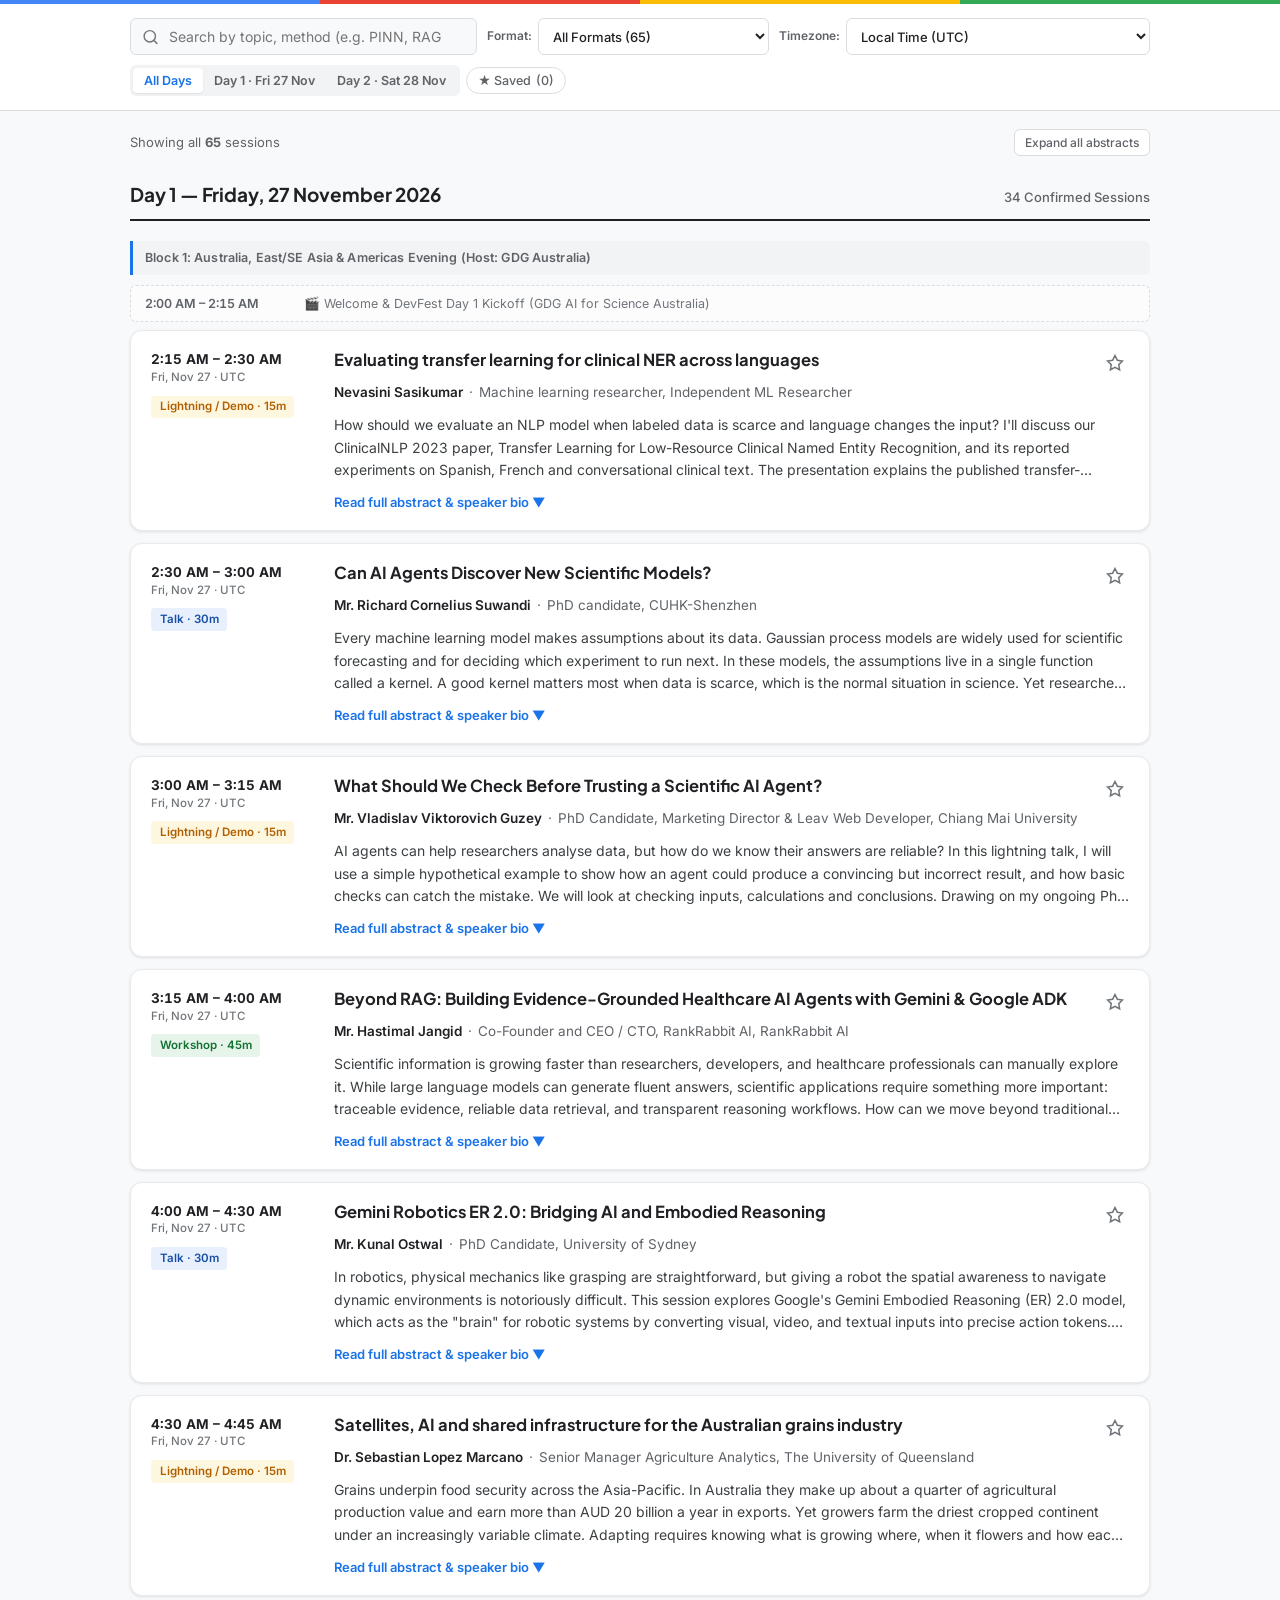
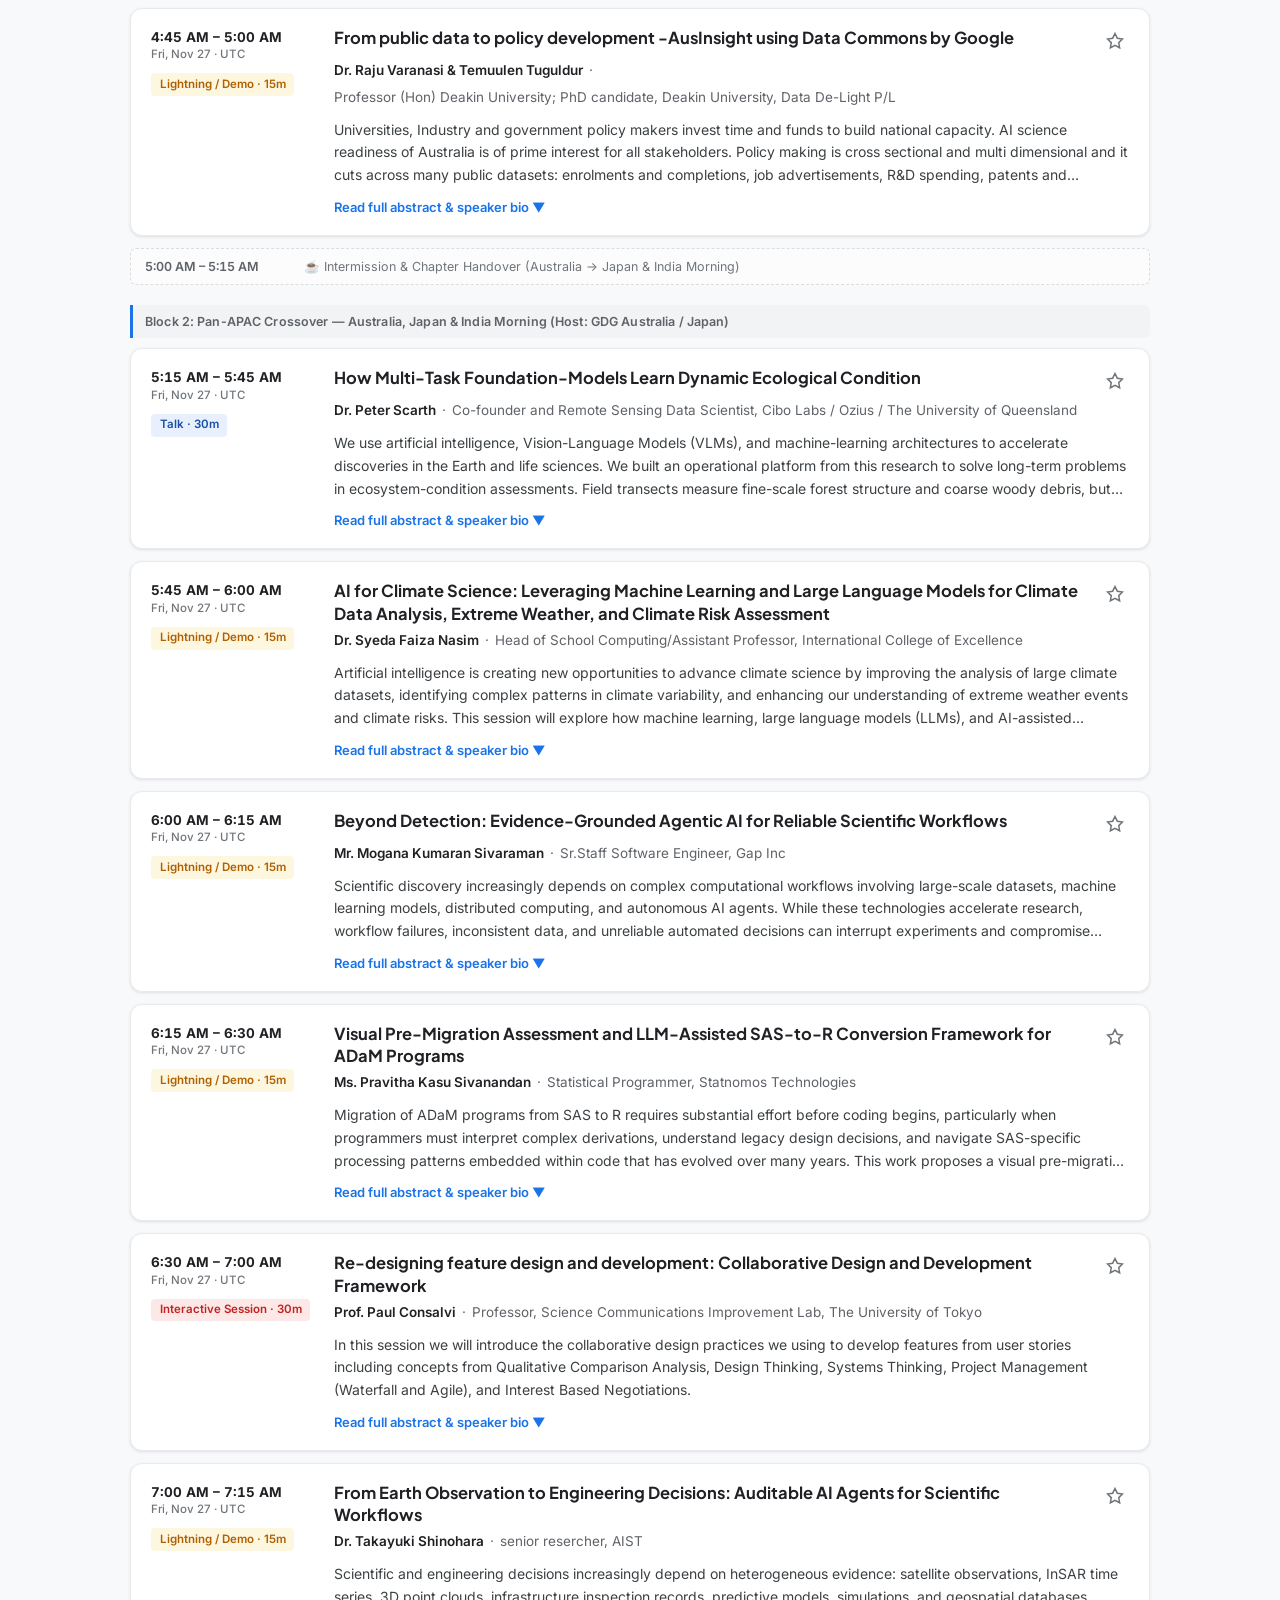
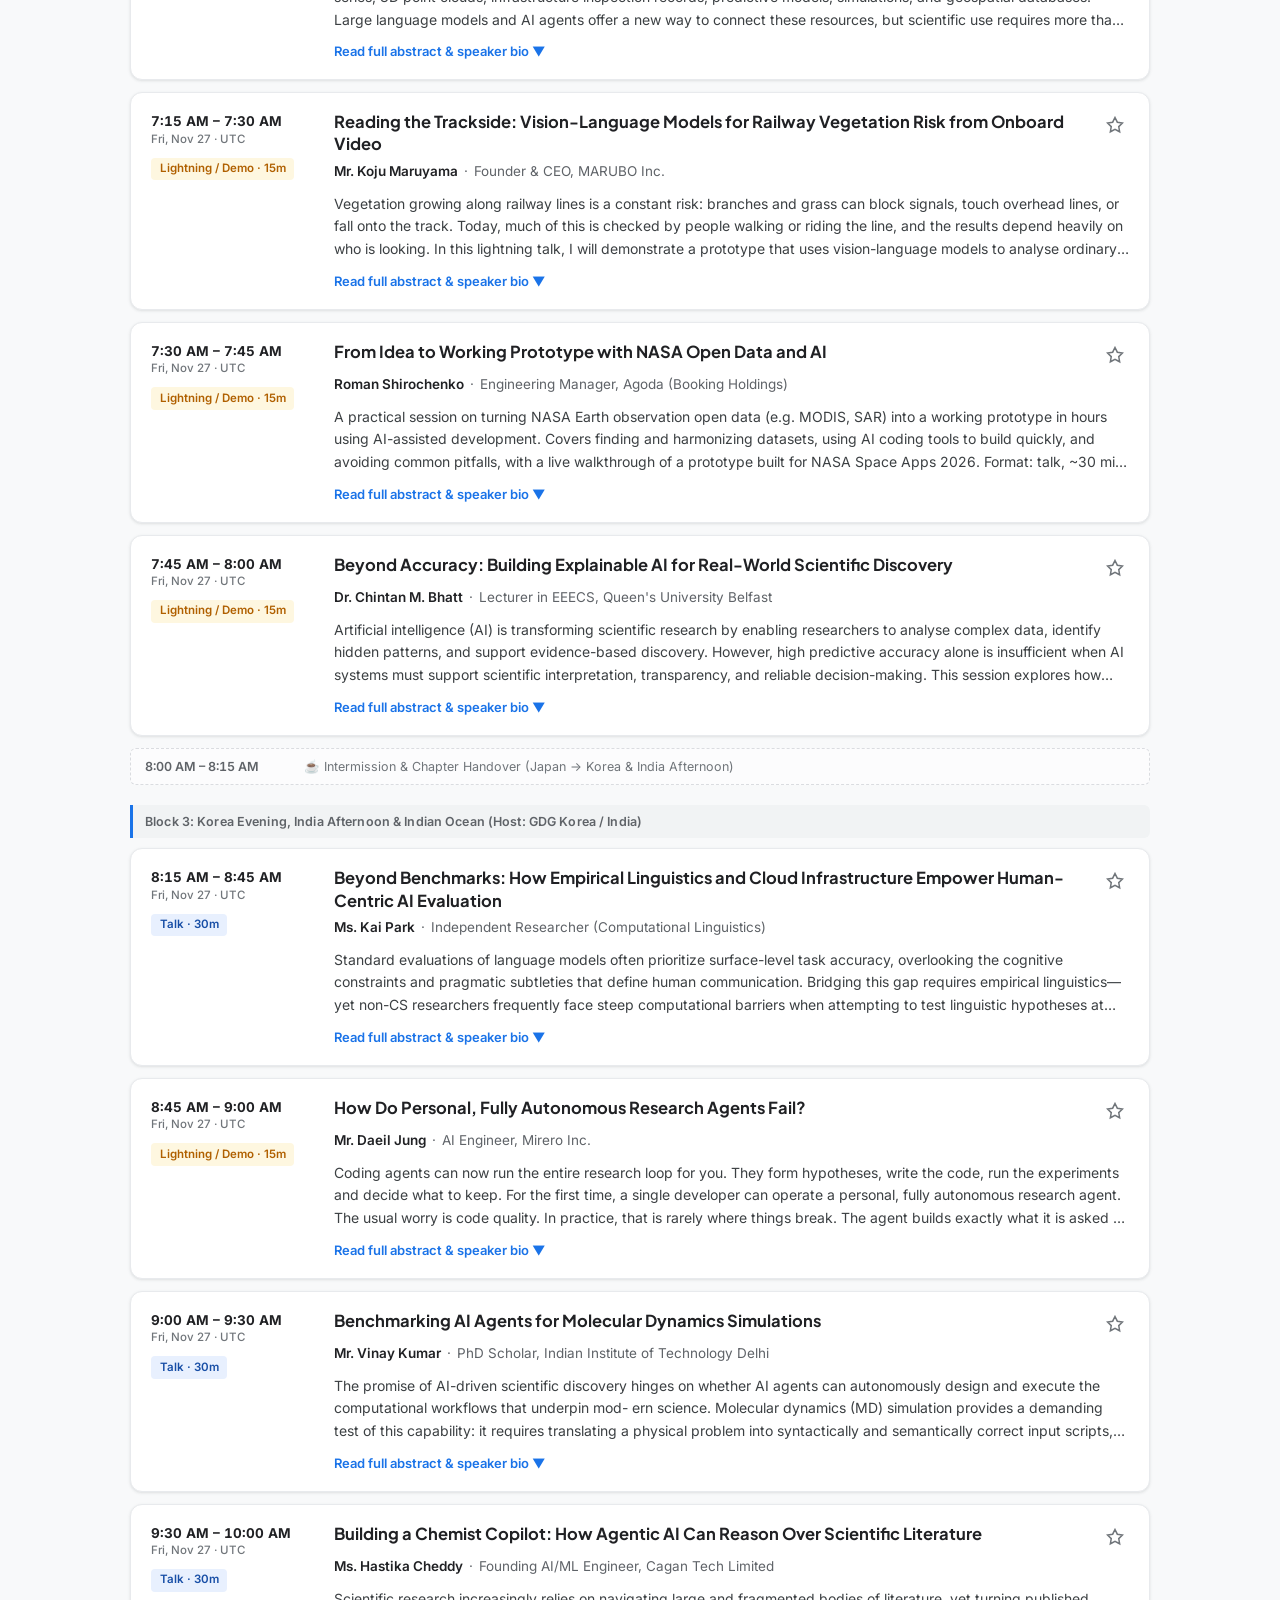
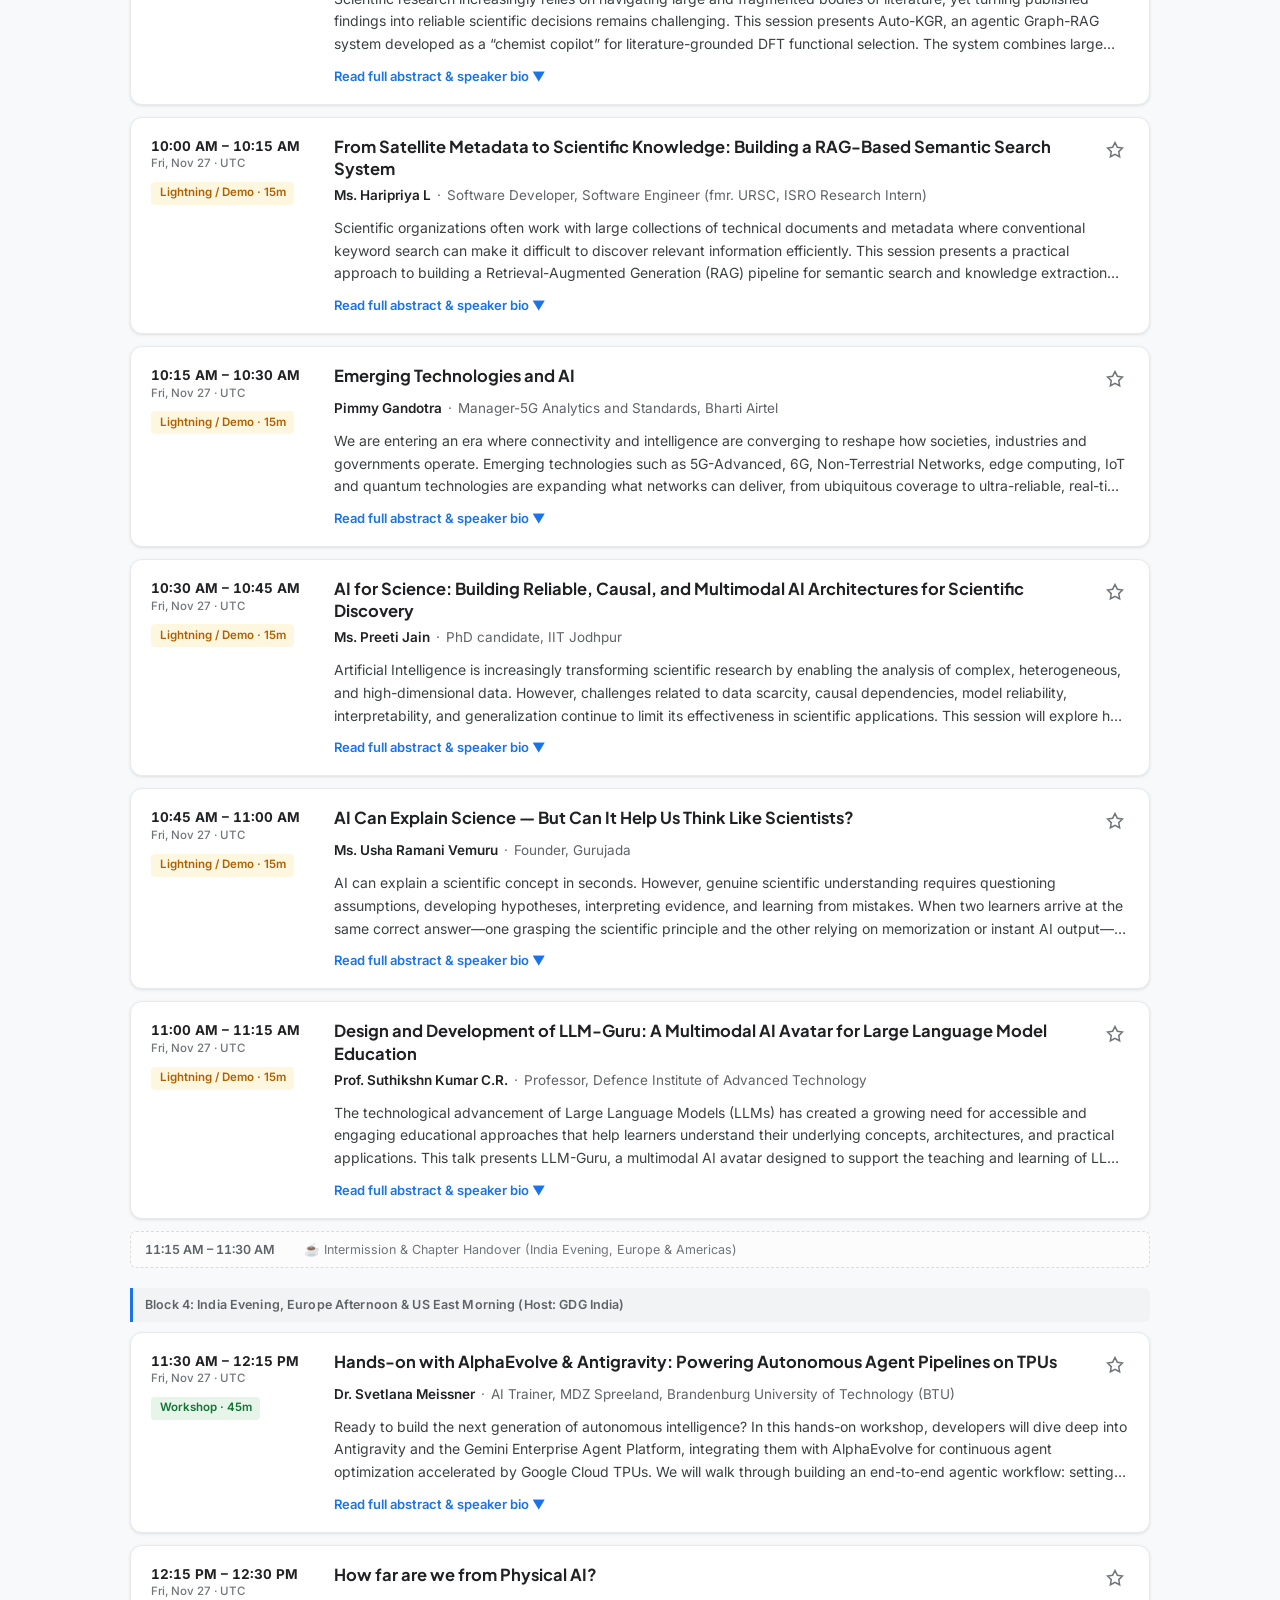
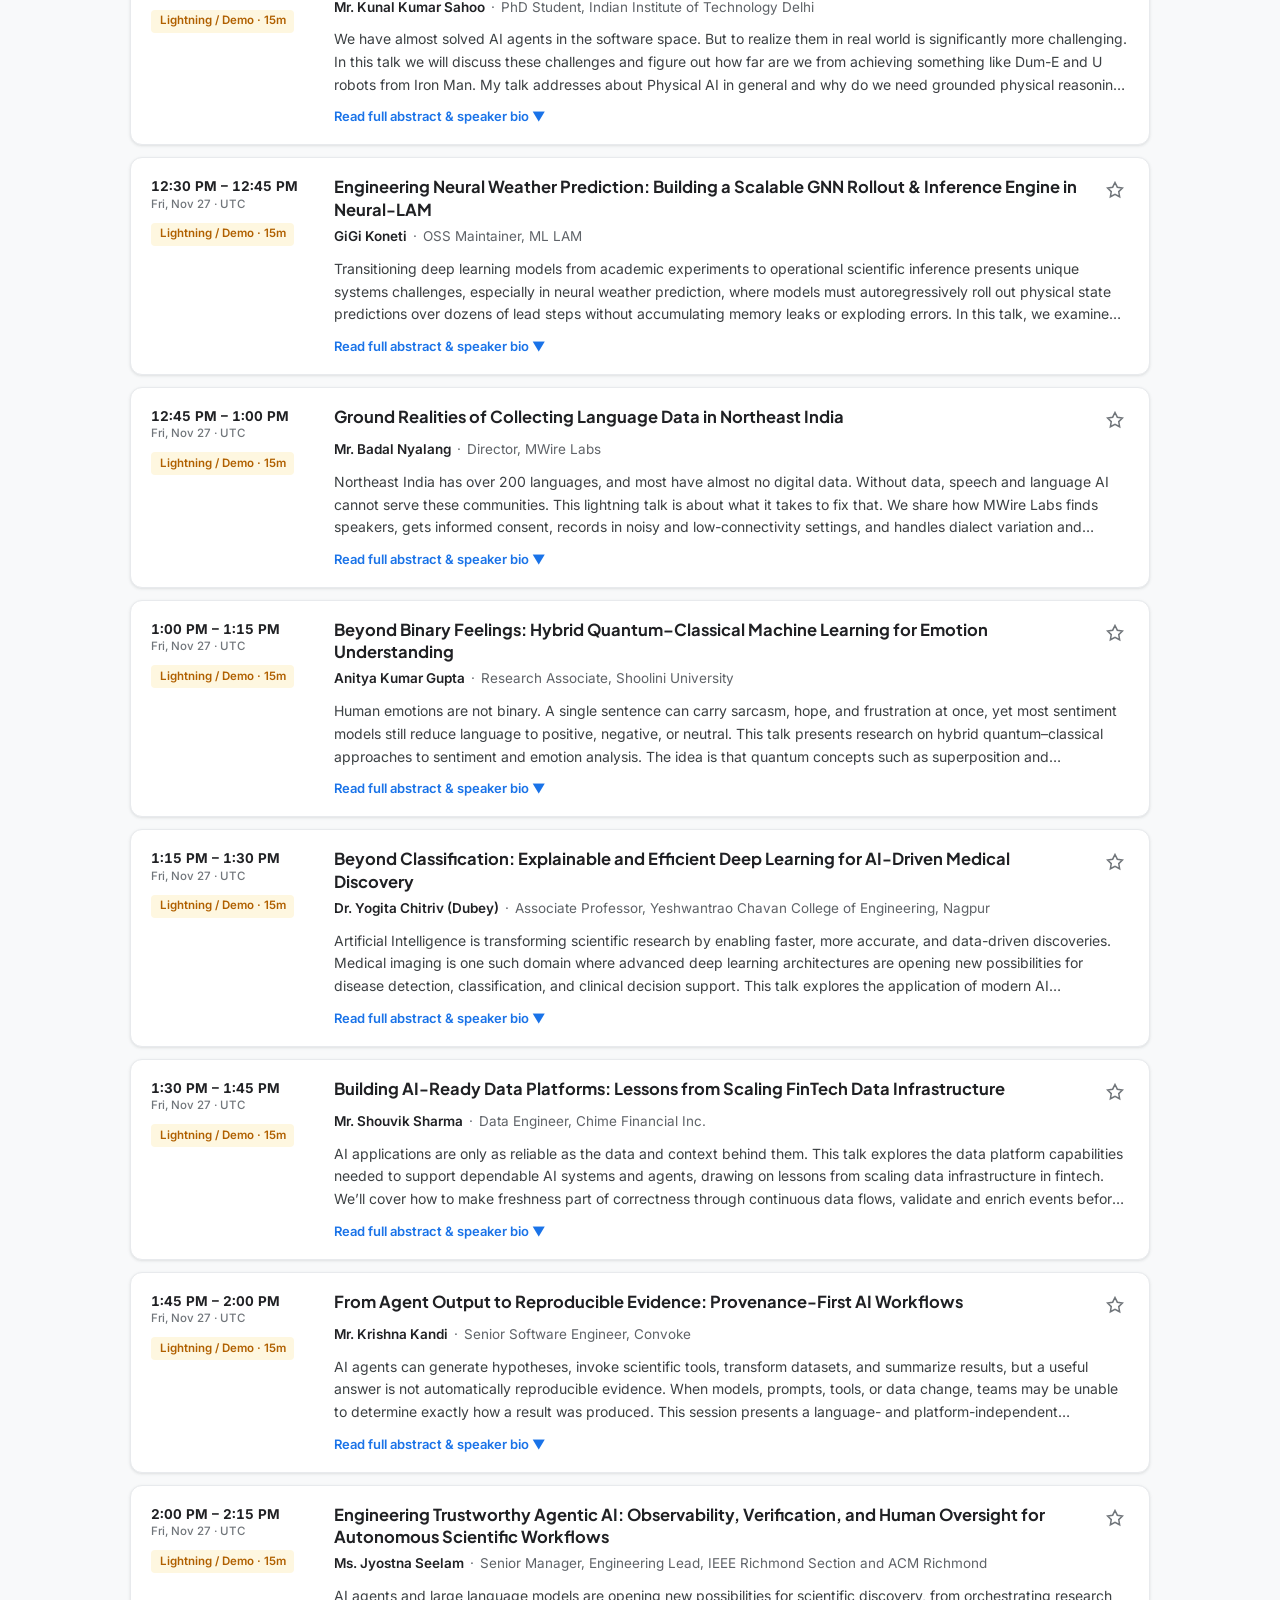
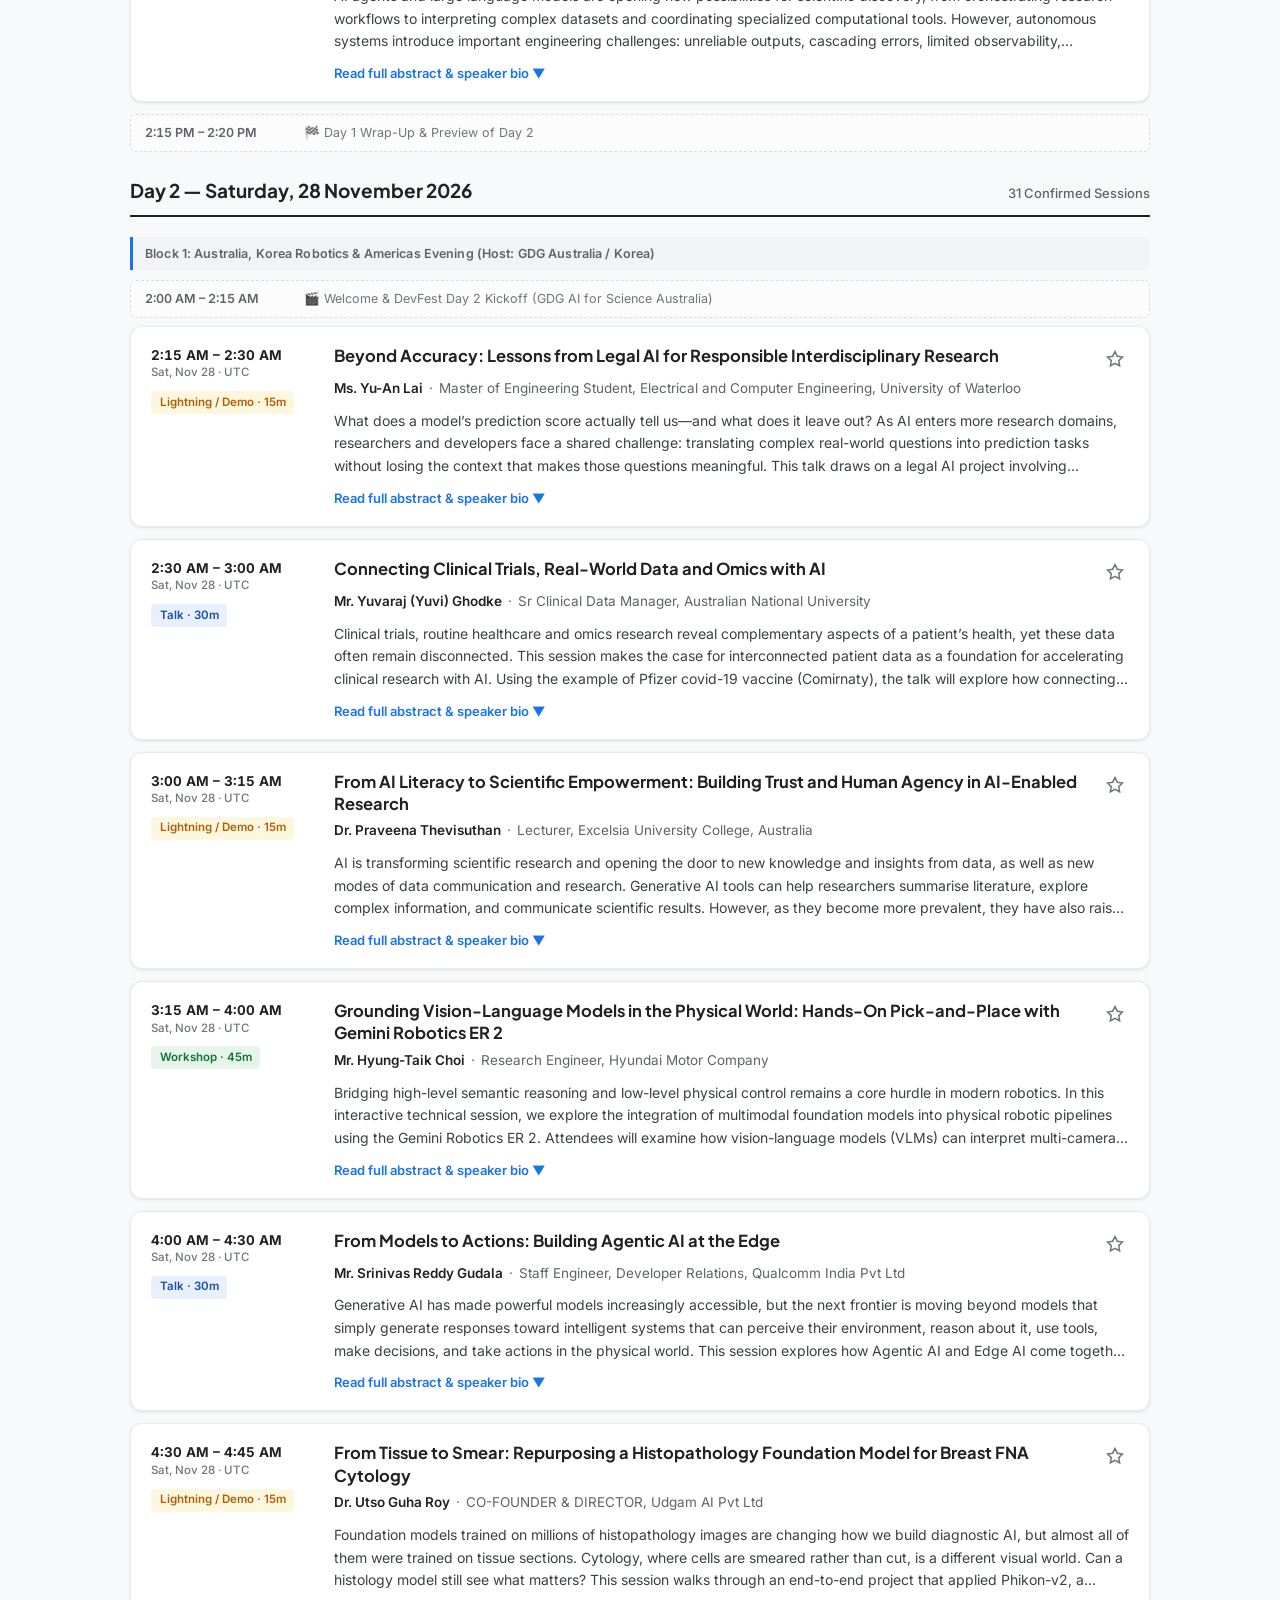
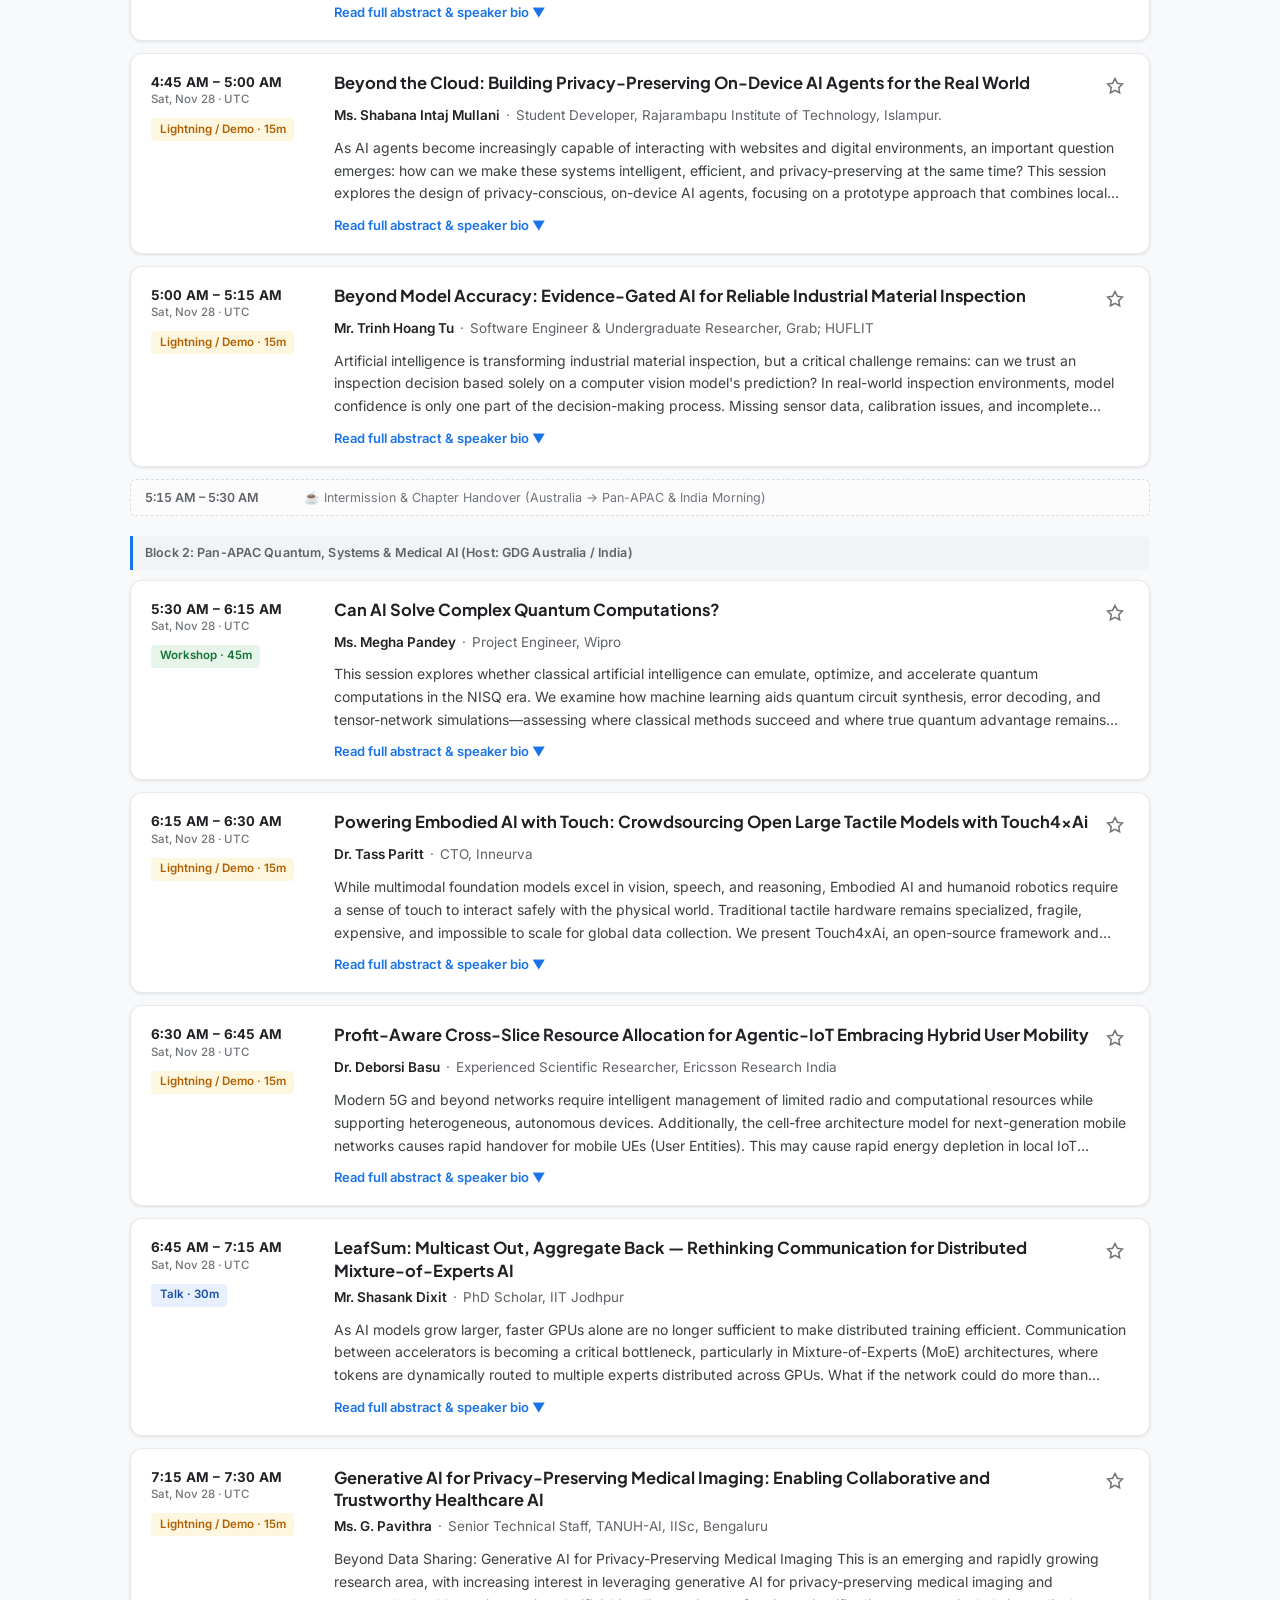
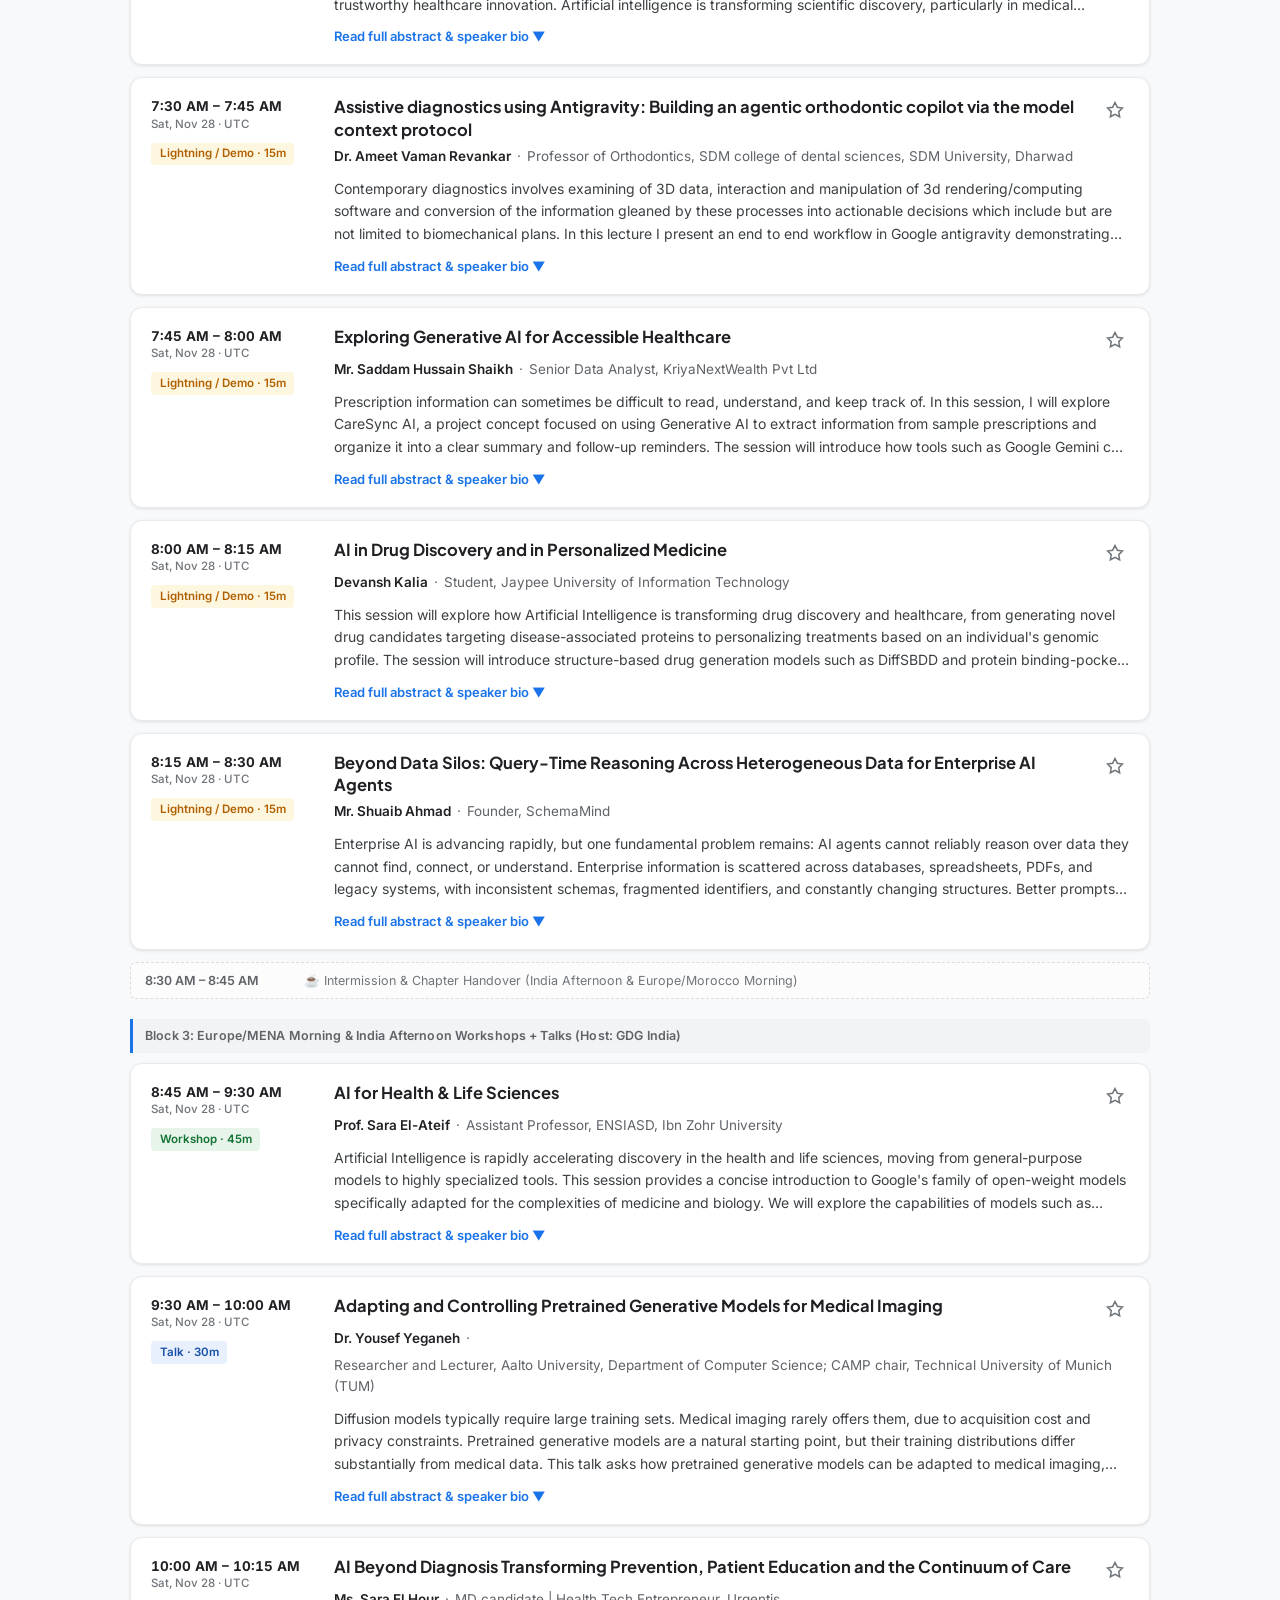
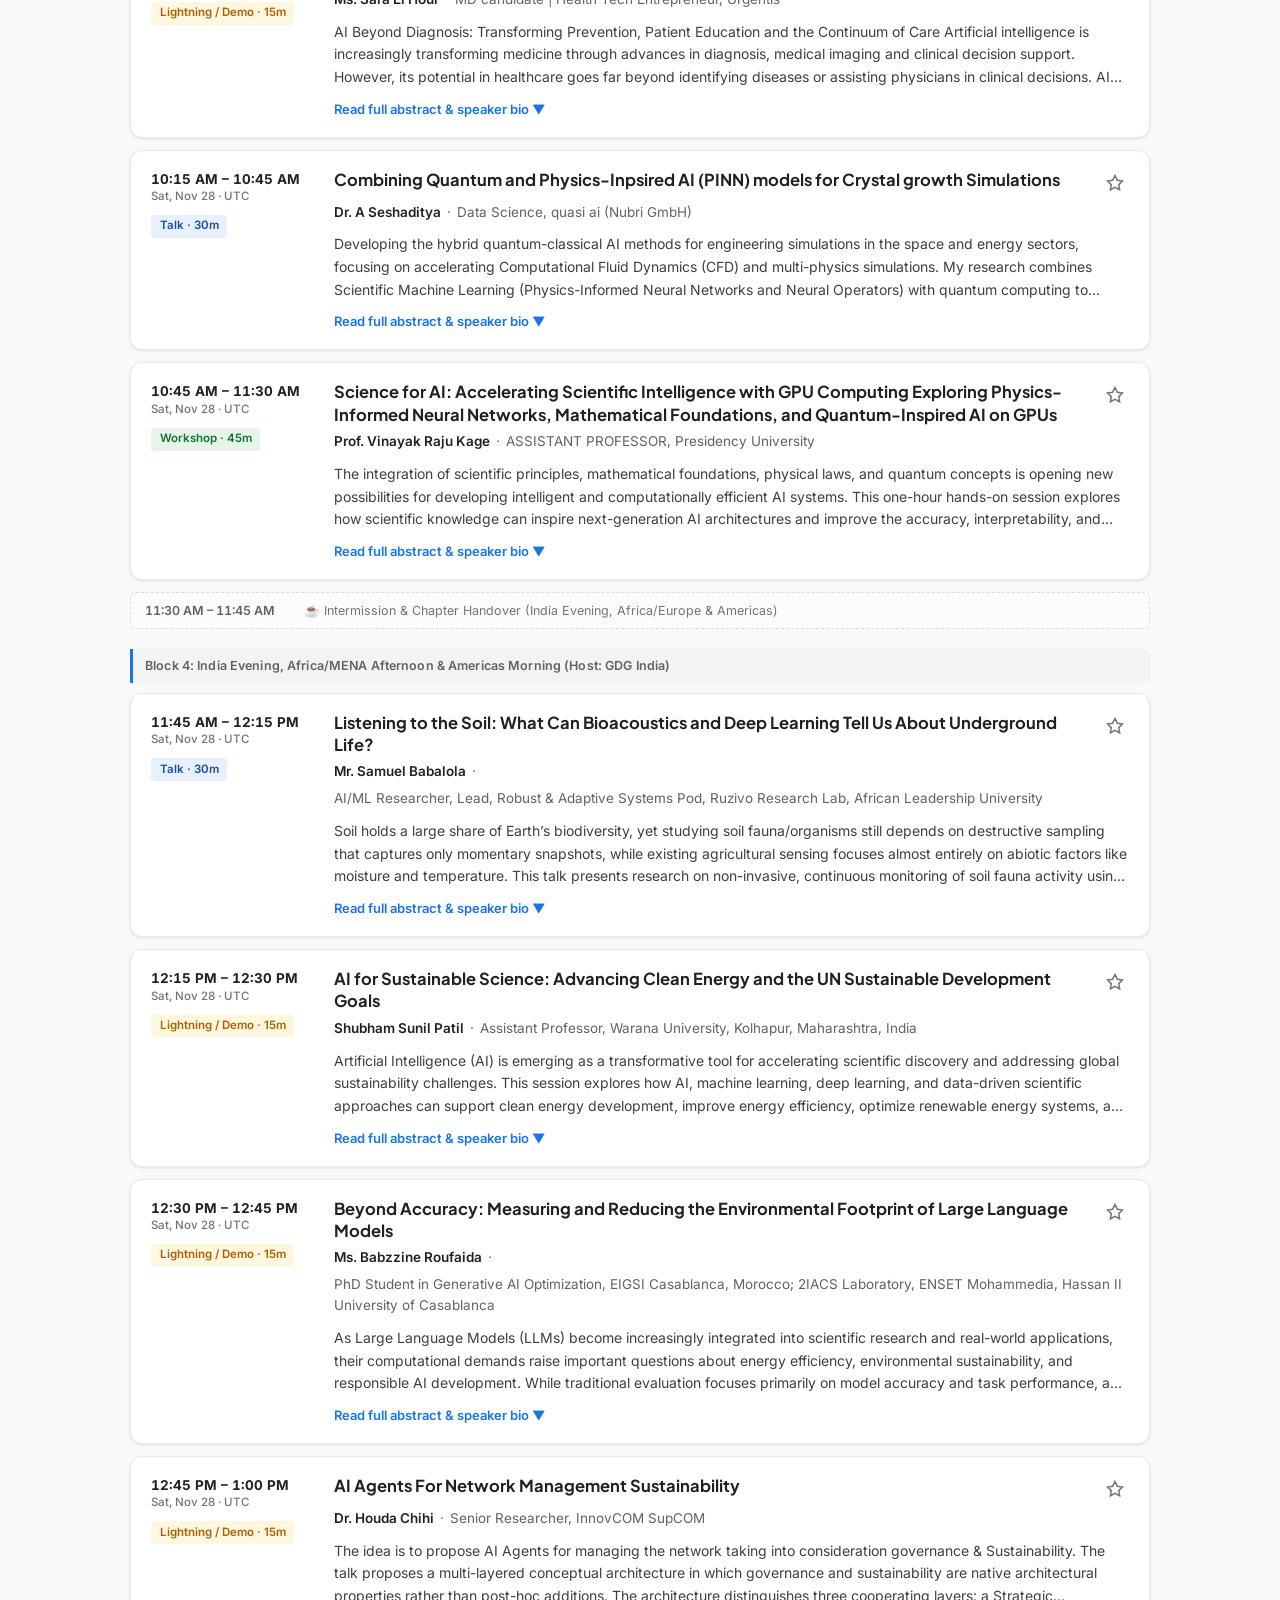
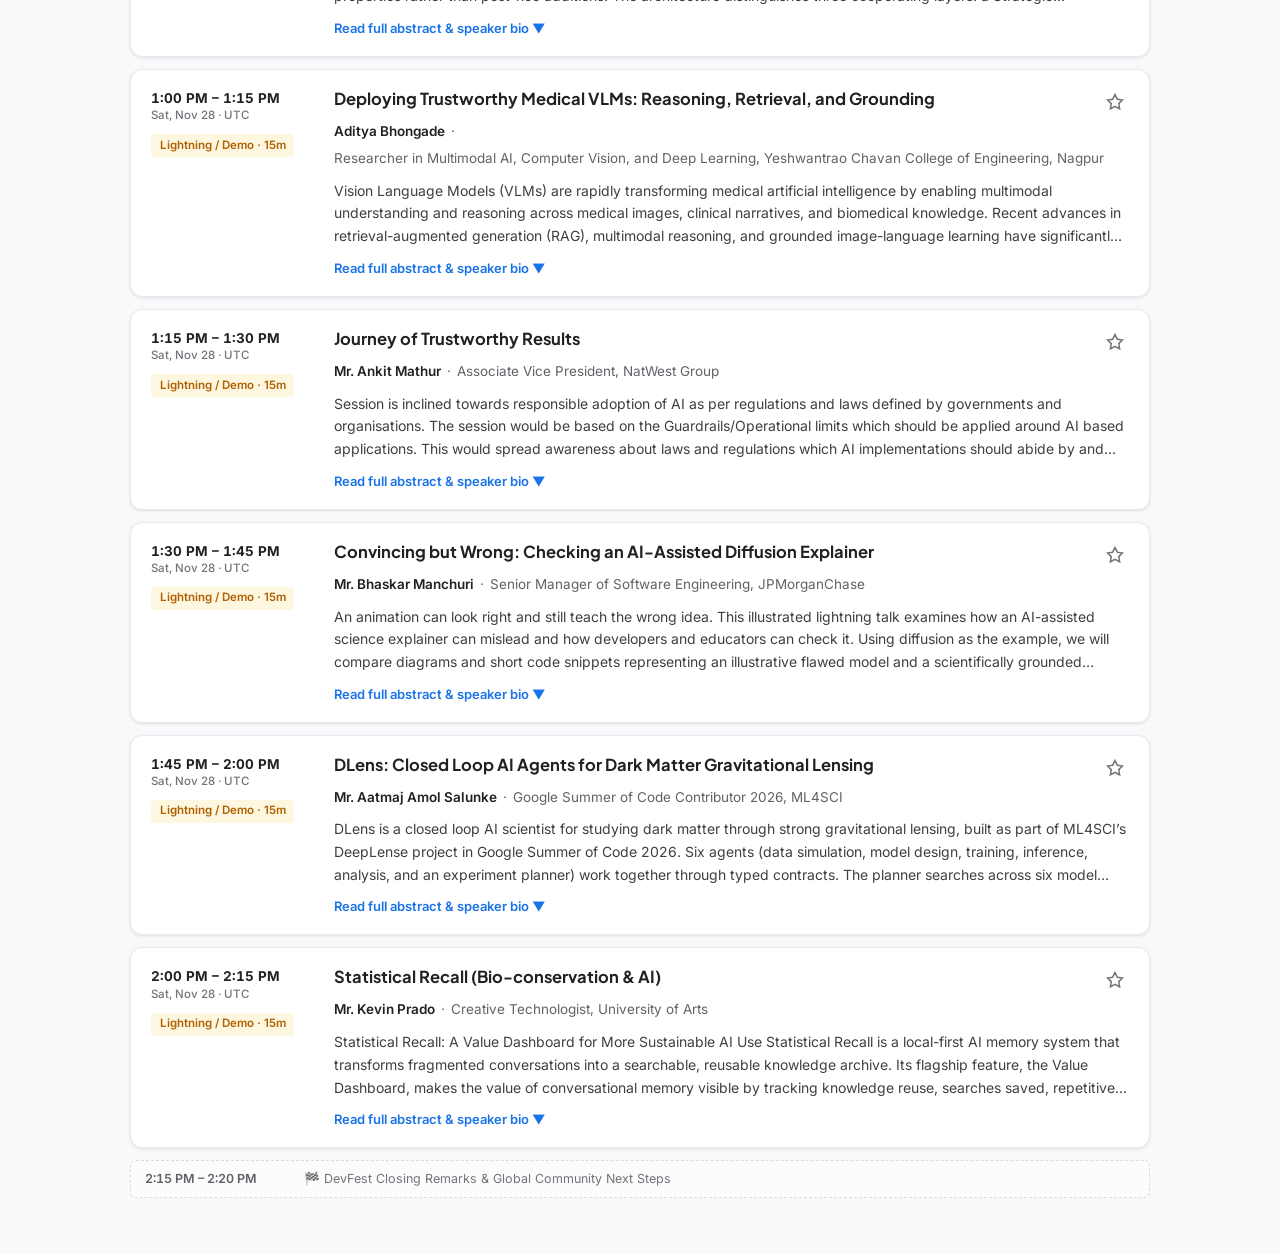
==== commit 43131879: "Update index.html" ====
--- a/index.html
+++ b/index.html
@@ -1,12 +1,15 @@
 <!DOCTYPE html>
 <html lang="en">
+
 <head>
   <meta charset="UTF-8" />
   <meta name="viewport" content="width=device-width, initial-scale=1.0" />
   <title>APAC AI for Science DevFest 2026 — Speaker Program & Abstracts</title>
   <link rel="preconnect" href="https://fonts.googleapis.com">
   <link rel="preconnect" href="https://fonts.gstatic.com" crossorigin>
-  <link href="https://fonts.googleapis.com/css2?family=Inter:wght@400;500;600;700&family=Plus+Jakarta+Sans:wght@600;700&display=swap" rel="stylesheet">
+  <link
+    href="https://fonts.googleapis.com/css2?family=Inter:wght@400;500;600;700&family=Plus+Jakarta+Sans:wght@600;700&display=swap"
+    rel="stylesheet">
   <style>
     :root {
       /* Light Google Material 3 Color Palette */
@@ -66,13 +69,11 @@
     .google-accent-bar {
       height: 4px;
       width: 100%;
-      background: linear-gradient(
-        90deg,
-        #4285F4 0%, #4285F4 25%,
-        #EA4335 25%, #EA4335 50%,
-        #FBBC04 50%, #FBBC04 75%,
-        #34A853 75%, #34A853 100%
-      );
+      background: linear-gradient(90deg,
+          #4285F4 0%, #4285F4 25%,
+          #EA4335 25%, #EA4335 50%,
+          #FBBC04 50%, #FBBC04 75%,
+          #34A853 75%, #34A853 100%);
     }
 
     .container {
@@ -596,21 +597,25 @@
       border-color: #D2E3FC;
       color: #174EA6;
     }
+
     .track-tag[data-track="Science → AI"] {
       background: #EEFBF3;
       border-color: #CEEAD6;
       color: #137333;
     }
+
     .track-tag[data-track="DeepTech & Quantum"] {
       background: #FFF9EB;
       border-color: #FDE293;
       color: #A85500;
     }
+
     .track-tag[data-track="SciComm & Policy"] {
       background: #FEF1F0;
       border-color: #FAD2CF;
       color: #B3261E;
     }
+
     .track-tag[data-track="Responsible AI"] {
       background: var(--teal-tint);
       border-color: #B2EBF2;
@@ -765,16 +770,20 @@
       .controls-row-main {
         grid-template-columns: 1fr;
       }
+
       .tz-select-wrap {
         justify-content: space-between;
       }
+
       .select-control {
         flex: 1;
       }
+
       .card-grid {
         grid-template-columns: 1fr;
         gap: 8px;
       }
+
       .time-col {
         flex-direction: row;
         flex-wrap: wrap;
@@ -783,9 +792,11 @@
         padding-bottom: 8px;
         border-bottom: 1px solid var(--border-subtle);
       }
+
       .format-badge {
         margin-top: 0;
       }
+
       .marker-row {
         flex-direction: column;
         align-items: flex-start;
@@ -794,44 +805,24 @@
     }
   </style>
 </head>
+
 <body>
   <div class="google-accent-bar"></div>
-
-  <header class="site-header">
-    <div class="container">
-      <div class="eyebrow">GDG AI for Science · Global Symposium</div>
-      <div class="header-top">
-        <div>
-          <h1>APAC AI for Science DevFest 2026</h1>
-          <p class="subtitle">
-            Explore 65 peer-reviewed talks, hands-on workshops, and technical demonstrations spanning autonomous research agents, physics-informed ML, quantum computing, life sciences, and Earth observation.
-          </p>
-        </div>
-      </div>
-      <div class="meta-pills">
-        <span class="meta-pill">📅 27–28 November 2026</span>
-        <span class="meta-pill">🌐 Live Online Relay (Australia → Japan &amp; Korea → India)</span>
-        <span class="meta-pill">🔬 65 Sessions · 6 Hands-On Workshops</span>
-      </div>
-    </div>
-  </header>
 
   <section class="controls-wrapper" aria-label="Program search and filters">
     <div class="container">
       <div class="controls-row-main">
         <div class="search-box">
-          <svg viewBox="0 0 24 24" fill="none" stroke="currentColor" stroke-width="2" stroke-linecap="round" stroke-linejoin="round">
+          <svg viewBox="0 0 24 24" fill="none" stroke="currentColor" stroke-width="2" stroke-linecap="round"
+            stroke-linejoin="round">
             <circle cx="11" cy="11" r="8"></circle>
             <line x1="21" y1="21" x2="16.65" y2="16.65"></line>
           </svg>
-          <input
-            type="text"
-            id="searchInput"
-            class="search-input"
+          <input type="text" id="searchInput" class="search-input"
             placeholder="Search by topic, method (e.g. PINN, RAG, molecular dynamics, VLM), speaker, or institution..."
-            autocomplete="off"
-          />
-          <button id="clearSearchBtn" class="clear-search" title="Clear search" aria-label="Clear search">&times;</button>
+            autocomplete="off" />
+          <button id="clearSearchBtn" class="clear-search" title="Clear search"
+            aria-label="Clear search">&times;</button>
         </div>
 
         <div class="tz-select-wrap">
@@ -873,22 +864,6 @@
             <span id="savedCountBadge">(0)</span>
           </button>
         </div>
-
-        <div class="chip-group" id="trackChips" aria-label="Track filter">
-          <button class="chip active" data-track="ALL">All Tracks</button>
-          <button class="chip" data-track="AI → Science">
-            <span class="chip-dot" style="background:#1A73E8"></span>AI → Science
-          </button>
-          <button class="chip" data-track="Science → AI">
-            <span class="chip-dot" style="background:#1E8E3E"></span>Science → AI
-          </button>
-          <button class="chip" data-track="DeepTech & Quantum">
-            <span class="chip-dot" style="background:#F9AB00"></span>DeepTech &amp; Quantum
-          </button>
-          <button class="chip" data-track="SciComm & Policy">
-            <span class="chip-dot" style="background:#D93025"></span>SciComm &amp; Policy
-          </button>
-        </div>
       </div>
     </div>
   </section>
@@ -906,7 +881,7 @@
   </main>
 
   <script>
-    const PROGRAM_ITEMS = [{"kind": "open", "day": 1, "block": "Block 1: Australia, East/SE Asia & Americas Evening (Host: GDG Australia)", "startUtc": "2026-11-27T02:00:00Z", "endUtc": "2026-11-27T02:15:00Z", "aedt": "1:00 PM - 1:15 PM", "jst": "11:00 AM - 11:15 AM", "ist": "7:30 AM - 7:45 AM", "mins": 15, "title": "Welcome & DevFest Day 1 Kickoff (GDG AI for Science Australia)"}, {"id": "s01", "kind": "session", "day": 1, "block": "Block 1: Australia, East/SE Asia & Americas Evening (Host: GDG Australia)", "startUtc": "2026-11-27T02:15:00Z", "endUtc": "2026-11-27T02:30:00Z", "aedt": "1:15 PM - 1:30 PM", "jst": "11:15 AM - 11:30 AM", "ist": "7:45 AM - 8:00 AM", "mins": 15, "format": "Lightning / Demo", "speaker": "Nevasini Sasikumar", "designation": "Machine learning researcher", "affiliation": "Independent ML Researcher", "title": "Evaluating transfer learning for clinical NER across languages", "tracks": ["AI → Science"], "abstract": "How should we evaluate an NLP model when labeled data is scarce and language changes the input? I'll discuss our ClinicalNLP 2023 paper, Transfer Learning for Low-Resource Clinical Named Entity Recognition, and its reported experiments on Spanish, French and conversational clinical text. The presentation explains the published transfer-learning workflow and the evidence behind the reported F1 comparisons.\n\nWe'll introduce entity-span labeling with clearly marked teaching examples, then examine what an entity match means, how translation affects annotation alignment, and which training and test conditions need to stay comparable. Attendees will leave with questions they can use to interpret low-resource NLP results and plan follow-up checks. This is a discussion of published research with teaching examples; it does not present a clinical deployment or a new replication.\n\nPaper: https://aclanthology.org/2023.clinicalnlp-1.53/\n\nOrganizer scheduling note (please omit from the public abstract): I prefer the earliest available virtual/global-stream slot on November 27, 2026. Following your email guidance, I selected UTC+11 AEDT - Sydney and Friday November 27, 9am-11:59am as the scheduling reference. This corresponds to Thursday November 26, 2pm-4:59pm in my actual time zone, America/Los_Angeles (PST, UTC-8). Please confirm the exact slot with me. Proposed format: 25-minute talk plus 5 minutes Q&A, in English.", "bio": "Nevasini Sasikumar holds an M.S. in Data Science from UC San Diego. Her research interests include NLP, computer vision and AI evaluation. She is first author of the ClinicalNLP 2023 paper Transfer Learning for Low-Resource Clinical Named Entity Recognition and served as a judge at TreeHacks 2026. Her proposed session discusses the published research and the evidence needed to interpret low-resource NLP results.", "resourceLinks": [{"url": "https://aclanthology.org/2023.clinicalnlp-1.53/", "label": "Website"}], "speakerLinks": [{"url": "https://www.linkedin.com/in/nevasini-sasikumar/", "label": "LinkedIn"}, {"url": "https://github.com/nevasini", "label": "GitHub"}]}, {"id": "s02", "kind": "session", "day": 1, "block": "Block 1: Australia, East/SE Asia & Americas Evening (Host: GDG Australia)", "startUtc": "2026-11-27T02:30:00Z", "endUtc": "2026-11-27T03:00:00Z", "aedt": "1:30 PM - 2:00 PM", "jst": "11:30 AM - 12:00 PM", "ist": "8:00 AM - 8:30 AM", "mins": 30, "format": "Talk", "speaker": "Mr. Richard Cornelius Suwandi", "designation": "PhD candidate", "affiliation": "CUHK-Shenzhen", "title": "Can AI Agents Discover New Scientific Models?", "tracks": ["AI → Science"], "abstract": "Every machine learning model makes assumptions about its data. Gaussian process models are widely used for scientific forecasting and for deciding which experiment to run next. In these models, the assumptions live in a single function called a kernel. A good kernel matters most when data is scarce, which is the normal situation in science. Yet researchers still mostly choose one from a short list of textbook options.\n\nIn this talk I'll present Kernel Autoresearch (Kernaut), a system where AI coding agents invent new kernels as short Python programs. The hard part is validity, a kernel must satisfy mathematical conditions that no finite set of tests can confirm. In our stress tests, 22 to 58% of LLM-written kernels that passed numerical checks broke when we ran them at other scales or dimensions. I'll explain how Kernaut avoids this. The agent writes only one piece of the kernel, and trusted code assembles the rest in a way that guarantees the result is valid. An archive keeps the best kernels that behave in different ways, and a novelty check stops agents from rediscovering textbook kernels under new names.\n\nI'll walk through two scientific case studies. In enzyme kinetics, kernels discovered from ten known rate laws predict five unseen reaction mechanisms with almost half the error of a carefully tuned standard kernel. In glucose forecasting for simulated type 1 diabetes patients, a discovered kernel learns a delayed response to meals and an insulin effect that lasts about two hours. When only two training episodes per patient are available, discovered kernels cut forecast error by 38 to 67%. Each kernel is a short program, so we can read it, explain it and improve it by hand. I'll close with what this means for AI systems that propose scientific models we can verify and understand.\n\nThis is joint work with Feng Yin (CUHK-Shenzhen) and Kevin Murphy (UBC, Google DeepMind).\n\nPaper: https://arxiv.org/abs/2610.10394\nCode: https://github.com/richardcsuwandi/kernaut\nProject page: https://richardcsuwandi.github.io/kernaut/", "bio": "I'm a PhD candidate at the School of Artificial Intelligence, The Chinese University of Hong Kong, Shenzhen. I work on AI systems that help with scientific discovery. I want to understand how AI agents can discover new algorithms and models that scientists can actually verify, and how models can adapt their assumptions when experiments are expensive and data is scarce. My latest project, Kernel Autoresearch, is an autoresearch system that discovers interpretable models for open-ended scientific problems. Before that I built CAKE, which uses LLMs to design models for Bayesian optimization, the method behind many automated experiment and materials design pipelines. That work appeared at NeurIPS 2025. Beyond research, I co-founded the Institute for AI-Driven Discovery of Algorithms (AIDDA), a community and research network for AI-driven research systems. I previously led the AI4Science community at alphaXiv.", "resourceLinks": [{"url": "https://arxiv.org/abs/2610.10394", "label": "arXiv"}, {"url": "https://github.com/richardcsuwandi/kernaut", "label": "GitHub"}, {"url": "https://richardcsuwandi.github.io/kernaut/", "label": "Website"}], "speakerLinks": [{"url": "https://richardcsuwandi.github.io/", "label": "Website"}, {"url": "https://www.linkedin.com/in/richardcsuwandi/", "label": "LinkedIn"}, {"url": "https://twitter.com/richardcsuwandi", "label": "Website"}, {"url": "https://scholar.google.com/citations?user=28o0CkgAAAAJ", "label": "Google Scholar"}]}, {"id": "s03", "kind": "session", "day": 1, "block": "Block 1: Australia, East/SE Asia & Americas Evening (Host: GDG Australia)", "startUtc": "2026-11-27T03:00:00Z", "endUtc": "2026-11-27T03:15:00Z", "aedt": "2:00 PM - 2:15 PM", "jst": "12:00 PM - 12:15 PM", "ist": "8:30 AM - 8:45 AM", "mins": 15, "format": "Lightning / Demo", "speaker": "Mr. Vladislav Viktorovich Guzey", "designation": "PhD Candidate, Marketing Director & Leav Web Developer", "affiliation": "Chiang Mai University", "title": "What Should We Check Before Trusting a Scientific AI Agent?", "tracks": ["AI → Science"], "abstract": "AI agents can help researchers analyse data, but how do we know their answers are reliable?\n\nIn this lightning talk, I will use a simple hypothetical example to show how an agent could produce a convincing but incorrect result, and how basic checks can catch the mistake. We will look at checking inputs, calculations and conclusions.\n\nDrawing on my ongoing PhD research, I will share practical questions to ask before trusting an agent’s output. This is a slide-based introduction, not a live demo or a presentation of completed research results. No coding background is needed.", "bio": "I am a Computer Science PhD student at Chiang Mai University, researching verification and validation of AI agents. I am a software developer, AI educator and OpenAI Codex Ambassador based in Chiang Mai, Thailand. Through proflead.dev, videos and community workshops, I share practical ways to understand and use AI tools. My interests connect agent reliability, software engineering and developer education.", "resourceLinks": [], "speakerLinks": [{"url": "https://proflead.dev/", "label": "Website"}, {"url": "https://github.com/proflead", "label": "GitHub"}, {"url": "https://www.linkedin.com/in/proflead/", "label": "LinkedIn"}, {"url": "https://www.youtube.com/@proflead", "label": "YouTube"}]}, {"id": "s04", "kind": "session", "day": 1, "block": "Block 1: Australia, East/SE Asia & Americas Evening (Host: GDG Australia)", "startUtc": "2026-11-27T03:15:00Z", "endUtc": "2026-11-27T04:00:00Z", "aedt": "2:15 PM - 3:00 PM", "jst": "12:15 PM - 1:00 PM", "ist": "8:45 AM - 9:30 AM", "mins": 45, "format": "Workshop", "speaker": "Mr. Hastimal Jangid", "designation": "Co-Founder and CEO / CTO, RankRabbit AI", "affiliation": "RankRabbit AI", "title": "Beyond RAG: Building Evidence-Grounded Healthcare AI Agents with Gemini & Google ADK", "tracks": ["AI → Science", "Science → AI", "DeepTech & Quantum", "SciComm & Policy"], "abstract": "Scientific information is growing faster than researchers, developers, and healthcare professionals can manually explore it. While large language models can generate fluent answers, scientific applications require something more important: traceable evidence, reliable data retrieval, and transparent reasoning workflows.\n\nHow can we move beyond traditional Retrieval-Augmented Generation (RAG) toward AI agents that retrieve scientific information, coordinate tools, and produce responses grounded in verifiable sources?\n\nIn this technical session, I will demonstrate an open-source healthcare discovery platform built using Google's Gemini, Agent Development Kit (ADK), and publicly available healthcare and biomedical information sources.\n\nThrough a practical scenario—a parent searching for pediatric dentists for an anxious child—we will examine how an agentic workflow interprets a complex question, generates targeted retrieval tasks, queries healthcare provider information from NPPES and biomedical literature from PubMed, and organizes findings into an evidence-supported response.\n\nWe will explore the architecture behind multi-step retrieval, tool orchestration, query decomposition, source attribution, and handling incomplete or conflicting information.\n\nImportantly, we will discuss the distinction between retrieving scientific evidence and validating a scientific claim, including hallucination risks, limitations of public datasets, and the need for human evaluation.\n\nThe session will include a live demonstration, an architecture walkthrough, and practical engineering lessons from developing the open-source platform.\n\n**Attendees will learn:**\n- How agentic retrieval differs from traditional RAG.\n- How to orchestrate evidence retrieval using Gemini and Google ADK.\n- How to integrate public biomedical and healthcare datasets.\n- How to design traceable, source-grounded AI outputs.\n- How to evaluate limitations and reliability in scientific AI workflows.\n- How to build reproducible, open-source AI for Science applications.\n\nThis session connects scientific information access with practical agentic AI engineering, helping developers and researchers build systems that are more transparent, reproducible, and evidence-aware.\n\nGitHub: https://github.com/hastimal/gemini-healthcare-agentic-platform", "bio": "Hastimal Jangid is a Cloud and AI Architect, IEEE Senior Member, AWS Golden Jacket recipient, technical speaker, open-source contributor, and Co-founder of RankRabbit AI, specializing in production-grade Agentic AI and cloud-native technologies.\n\nHe holds **12× Google Cloud certifications, 28+ Google Cloud Skills Boost badges, and 60+ professional and technical certifications** across Google Cloud, AWS, Microsoft Azure, Kubernetes, AI, and other emerging technologies.\n\nHis technical expertise includes Gemini, Google Agent Development Kit (ADK), Google Cloud, Retrieval-Augmented Generation (RAG), multi-agent systems, evidence-grounded AI, and cloud-native AI infrastructure.\n\nHe has delivered technical talks and hands-on workshops for Google Developer Groups and universities, covering Gemini-powered AI search, private AI agents using Gemma and Ollama, and production-grade AI applications. His contributions also include a healthcare AI research poster on evidence-grounded healthcare discovery using Google technologies.\n\nThrough open-source projects, technical publications, and community education, he focuses on making advanced AI technologies practical, reproducible, and accessible to developers and researchers.\n\n**GitHub:** https://github.com/hastimal\n\n**LinkedIn:** https://www.linkedin.com/in/hastimaljangid/", "resourceLinks": [{"url": "https://github.com/hastimal/gemini-healthcare-agentic-platform", "label": "GitHub"}], "speakerLinks": [{"url": "https://hastimal.github.io", "label": "Website"}, {"url": "https://github.com/hastimal", "label": "GitHub"}, {"url": "https://www.linkedin.com/in/hastimaljangid/", "label": "LinkedIn"}]}, {"id": "s05", "kind": "session", "day": 1, "block": "Block 1: Australia, East/SE Asia & Americas Evening (Host: GDG Australia)", "startUtc": "2026-11-27T04:00:00Z", "endUtc": "2026-11-27T04:30:00Z", "aedt": "3:00 PM - 3:30 PM", "jst": "1:00 PM - 1:30 PM", "ist": "9:30 AM - 10:00 AM", "mins": 30, "format": "Talk", "speaker": "Mr. Kunal Ostwal", "designation": "PhD Candidate", "affiliation": "University of Sydney", "title": "Gemini Robotics ER 2.0: Bridging AI and Embodied Reasoning", "tracks": ["DeepTech & Quantum", "SciComm & Policy"], "abstract": "In robotics, physical mechanics like grasping are straightforward, but giving a robot the spatial awareness to navigate dynamic environments is notoriously difficult. This session explores Google's Gemini Embodied Reasoning (ER) 2.0 model, which acts as the \"brain\" for robotic systems by converting visual, video, and textual inputs into precise action tokens.\n\nWe will break down ER 2.0's capabilities in spatial reasoning, semantic object interaction, and instrument reading. The session features a live, interactive demo using the Viser simulation environment, where a Franka robotic arm executes dynamic, multi-object tasks driven entirely by ER 2.0. We will also discuss VLM integration, managing failure modes, and the timeline for generalist home robots.\n\nDemo Repository: https://github.com/KunalOstwal02/er2-viser-demo", "bio": "Hey there! I'm a PhD candidate in Robotics, working on how robots can intelligently decide where to look and how to explore as they interact with the world around them. My research applies this to autonomous ultrasound scanning - building robotic systems that adapt in real time to unpredictable surfaces, so they can gather the best possible information with minimal guesswork. I'm excited to bring these ideas from the lab into real-world impact.", "resourceLinks": [{"url": "https://github.com/KunalOstwal02/er2-viser-demo", "label": "GitHub"}], "speakerLinks": [{"url": "https://www.linkedin.com/in/kunalostwal", "label": "LinkedIn"}]}, {"id": "s06", "kind": "session", "day": 1, "block": "Block 1: Australia, East/SE Asia & Americas Evening (Host: GDG Australia)", "startUtc": "2026-11-27T04:30:00Z", "endUtc": "2026-11-27T04:45:00Z", "aedt": "3:30 PM - 3:45 PM", "jst": "1:30 PM - 1:45 PM", "ist": "10:00 AM - 10:15 AM", "mins": 15, "format": "Lightning / Demo", "speaker": "Dr. Sebastian Lopez Marcano", "designation": "Senior Manager Agriculture Analytics", "affiliation": "The University of Queensland", "title": "Satellites, AI and shared infrastructure for the Australian grains industry", "tracks": ["AI → Science"], "abstract": "Grains underpin food security across the Asia-Pacific. In Australia they make up about a quarter of agricultural production value and earn more than AUD 20 billion a year in exports. Yet growers farm the driest cropped continent under an increasingly variable climate. Adapting requires knowing what is growing where, when it flowers and how each season is tracking, across more than 20 million hectares. Analytics for the Australian Grains Industry (AAGI), a GRDC partnership with Curtin University, The University of Queensland and Adelaide University, is building the satellite, AI and data infrastructure to answer these questions at national scale.\n\nWe present three connected pieces of this work, each transferable to other crops and regions. First, we leverage geospatial foundation models, such as AlphaEarth Foundations Satellite Embeddings, with functional EO-AI-biophysical frameworks. Built on Google Earth Engine pipelines, these frameworks link satellite observations to interpretable crop traits such as crop type, flowering time and yield, so that predictions can be explained to and trusted by growers and agronomists. Second, we describe how AI-assisted development, paired with a gated expert review process, is helping AAGI produce high-quality packages and apps for growers, advisers and researchers. Finally, we demonstrate how these models and apps reach users through two portals: AAGIVerse, our open-source portal, and AAGIApps, an authenticated platform where each tool runs in its own container and serves users across seven partner organisations.", "bio": "I lead the design and development of AI-driven technologies for Australia’s productive sectors, including agriculture, aquaculture, and environment. My work focuses on scalable, interactive applications that support research and innovation through computer vision and data analytics. I’ve contributed and led national and international programs such as UQ-AAGI, UQ-APPN, FishID, EcoCommons (2026 Eureka Award Winner), and WildObs Australia, with support from Microsoft AI for Earth, the FAO, and the Gates Foundation.", "resourceLinks": [], "speakerLinks": [{"url": "https://www.linkedin.com/in/sebastianlopez-marcano", "label": "LinkedIn"}, {"url": "https://github.com/slopezmarcano", "label": "GitHub"}, {"url": "https://research-support.uq.edu.au/profile/15040/sebastian-lopez-marcano", "label": "Website"}]}, {"id": "s07", "kind": "session", "day": 1, "block": "Block 1: Australia, East/SE Asia & Americas Evening (Host: GDG Australia)", "startUtc": "2026-11-27T04:45:00Z", "endUtc": "2026-11-27T05:00:00Z", "aedt": "3:45 PM - 4:00 PM", "jst": "1:45 PM - 2:00 PM", "ist": "10:15 AM - 10:30 AM", "mins": 15, "format": "Lightning / Demo", "speaker": "Dr. Raju Varanasi & Temuulen Tuguldur", "designation": "Professor (Hon) Deakin University; PhD candidate, Deakin University", "affiliation": "Data De-Light P/L", "title": "From public data to policy development -AusInsight using Data Commons by Google", "tracks": ["SciComm & Policy"], "abstract": "Universities, Industry and government policy makers invest time and funds to build national capacity. AI science readiness of Australia is of prime interest for all stakeholders. Policy making is cross sectional and multi dimensional and it cuts across many public datasets: enrolments and completions, job advertisements, R&D spending, patents and graduate outcomes. \nThe data is public, but it sits with different publishers in different formats, and joining it can take weeks before any analysis starts. General-purpose AI chat tools do not solve this on their own: they can guess numbers and rarely show where a figure came from.\n\nAusInsight is a Data Commons instance built for the Australian Council of Deans of Science (ACDS) and presented at its satellite workshop at ANU, Canberra, on 26 October 2026. The Google Data Commons team built the instance, the web application and the natural-language data agent. Data Delight shaped the use cases and research questions, selected and sourced the public Australian data (Department of Education, Jobs and Skills Australia, ABS and others), and designed the storylines and pages. \n\nThe Australian data is joined with international indicators already available in Data Commons by Google. In this session we will show, live the instance, and how each indicator traces back to its source data and method; the data agent answering plain-English questions with charts and cited sources; two use cases. AI Science Readiness benchmarks Australia's STEM graduates, R&D spending and AI patents against peer countries. Competency Lag compares the supply of STEM graduates by field with labour-market demand. Its results are preliminary and illustrative: for example, science and IT graduates see the fewest job advertisements per new graduate of any field. \n\nWe frame this as a question of opportunity (how to create demand for a skilled pool), not a judgement on graduates or a causal claim.\n\nThe takeaway is practical: what it takes for a faculty, university or agency to stand up its own instance. Start from the questions, source and document the data, join local data with public data, test the agent before it meets an audience, and plan for long-term ownership. We will share what we learned taking a prototype from idea to live demo in about four weeks.\n\nWe can also run this as a 10-minute demonstration if that suits the programme better.\nLinks: Data Commons by Google, https://datacommons.org · Building your own instance, https://docs.datacommons.org/custom_dc/ · Data Delight, https://datadelight.org", "bio": "The first ever use cases based on Data Common s by Google and Australian datasets have been leveraged to demonstrate Australia's Science Readiness Index and Competency Lag  which have been demonstrated at the Australian Deans of Science Summit last weej (Oct26-28, 2026) with great success. Pl refer to https://acds-viz-demo-620046630330.us-central1.run.app/ (needs sign in).\n\nDr. Raju Varanasi is the founder and director of Data Delight, an Australian data and AI consultancy for education, and has been a data and AI consultant to Google for Education since January 2024. He is also a Professor (Hon) at Deakin Business School. He works with education ministries and with university and school leaders on turning public and institutional data into evidence for decisions. \n\nMost recently he led Data Delight's contribution to AusInsight, a Data Commons instance for the Australian Council of Deans of Science, built with the Google Data Commons team. Before founding Data Delight he led the analytics transformation of the Parramatta Catholic school system in Sydney (80 schools, 43,000 students), including models that predicted senior school results a year ahead. He holds a PhD in Education from the University of Newcastle and a B.Tech in Chemical Engineering from IIT Delhi.\n\nCo-speaker: Temuulen Tuguldur is a PhD candidate at Deakin University, researching the governability of AI agents. Temuulen led Data Delight's data sourcing, storylines and page design for AusInsight and presented its Competency Lag use case at ACDS. Temuulen brings over eight years in data science and digital infrastructure, including national education data systems on Google Cloud.", "resourceLinks": [{"url": "https://datacommons.org", "label": "Website"}, {"url": "https://docs.datacommons.org/custom_dc/", "label": "Website"}, {"url": "https://datadelight.org", "label": "Website"}], "speakerLinks": [{"url": "https://www.datadelight.org", "label": "Website"}]}, {"kind": "break", "day": 1, "block": "Block 1: Australia, East/SE Asia & Americas Evening (Host: GDG Australia)", "startUtc": "2026-11-27T05:00:00Z", "endUtc": "2026-11-27T05:15:00Z", "aedt": "4:00 PM - 4:15 PM", "jst": "2:00 PM - 2:15 PM", "ist": "10:30 AM - 10:45 AM", "mins": 15, "title": "Intermission & Chapter Handover (Australia -> Japan & India Morning)"}, {"id": "s08", "kind": "session", "day": 1, "block": "Block 2: Pan-APAC Crossover — Australia, Japan & India Morning (Host: GDG Australia / Japan)", "startUtc": "2026-11-27T05:15:00Z", "endUtc": "2026-11-27T05:45:00Z", "aedt": "4:15 PM - 4:45 PM", "jst": "2:15 PM - 2:45 PM", "ist": "10:45 AM - 11:15 AM", "mins": 30, "format": "Talk", "speaker": "Dr. Peter Scarth", "designation": "Co-founder and Remote Sensing Data Scientist", "affiliation": "Cibo Labs / Ozius / The University of Queensland", "title": "How Multi-Task Foundation-Models Learn Dynamic Ecological Condition", "tracks": ["AI → Science", "DeepTech & Quantum"], "abstract": "We use artificial intelligence, Vision-Language Models (VLMs), and machine-learning architectures to accelerate discoveries in the Earth and life sciences. We built an operational  platform from this research to solve long-term problems in ecosystem-condition assessments. Field transects measure fine-scale forest structure and coarse woody debris, but high costs limit their spatial extent. Continental satellite models cover large areas, but they compress the dynamic range of condition scores. They often give high scores to fertilised exotic pastures and give low scores to treeless natural ecosystems.\n\nOur platform combines five ecological and pastoral frameworks into one deep neural network. We process 40 m pixels with 64-dimensional embeddings from the Google DeepMind Alpha Earth Foundation model. We also calculate a cosine-similarity index from reference benchmarks across all 384 subregions of the Interim Biogeographic Regionalisation for Australia (IBRA). We trained this five-task network on 4.43 million records across all 87 Australian IBRA bioregions. A 2-layer shared trunk collects biological, structural, and spectral signals into one 384-dimensional representation of vegetation condition. The platform monitors five primary condition metrics. These metrics include tree canopy structure and woody debris for Queensland Spatial BioCondition, and fractional cover persistence for continental habitat condition. The model also monitors regional climax benchmark fidelity, floristic nativity from native plant species fractions, and pastoral pasture condition with four class probabilities. This shared trunk enables cross-task learning between forest biomass, cover persistence, and plant taxonomy. Four 64-dimensional sub-heads then convert this shared condition state into specific regulatory scores without cross-task errors. To expand our ground-truth data in remote rangelands, we combined 5,942 paddock photo-assessments from the LandLens VLM application with 2,009 agronomist transects. An automated supervisor script managed 201 trials of 5-fold spatial cross-validation on an NVIDIA A100 GPU. We scaled all losses to correct gradient mismatches, and spatio-temporal stratified sampling removed a significant dry-season bias in rangelands and croplands. We added 201,940 botanical plots and 108,404 non-native control sites to separate climax maturity from species nativity. Cumulative Ordinal Regression (CORN) calculates continuous pasture scores and four exact class probabilities that sum to 100%.\n\nThe platform processes 4.80 billion land pixels across Australia in 66 minutes on one NVIDIA A100 GPU. Independent spatial tests confirm high accuracy across all five predicted layers. Head 1 predicts Spatial BioCondition with a mean absolute error of 13.4 points and a weighted F1-score of 0.65. Head 2 predicts continental habitat condition with a balanced cross-validation loss of 12.8 points. Head 3 identifies undisturbed benchmark climax ecosystems with a binary cross-entropy loss of 0.369. Head 4 predicts floristic nativity and continuous ecosystem condition with 95.5% validation accuracy, correctly detecting 85.6% of non-native negative controls. Head 5 uses Cumulative Ordinal Regression to predict rangeland pasture condition with 0.817 QWK for the primary pasture component and exact multiclass accuracy  of 65.2% across 7,951 field and VLM ground-truth sites. These outputs directly support the Queensland Vegetation Management Act, Accounting for Nature accounts, UN SEEA-EA accounts, and the Australian Beef Sustainability Framework.\n\nFuture work building on this framework is proposed to combine cognitive linguistics enabled by LLMs, foundation-model interpretability, and spatial ecology to reframe how AI models represent condition. Standard environmental accounting treats nature as a passive object and reduces condition to static inventories. In contrast, verb-driven First Nations languages describe the landscape as an active network of continuous processes. We will use this relational grammar to model dynamic cycles of disturbance and recovery rather than rigid polygons. For example, our models will represent a savanna as an ongoing cycle of burning, resting, and regenerating. We will also assess multi-model embeddings to track multi-scale structural change and subtle bush encroachment. By framing condition this way, as an active living process, we create a cognitive guardrail against simple commodification and support reciprocal land stewardship.", "bio": "Peter Scarth is a remote sensing scientist, co-founder at Cibo Labs, and director at Ozius. He has more than 25 years of experience in Earth observation and environmental modelling across Australia. He developed national algorithms for Landsat and Sentinel-2 fractional groundcover, foliage projective cover, and structural vegetation classification. His work supports the Queensland Statewide Landcover and Trees Study and the Australian Beef Sustainability Framework. Currently, he uses satellite foundation models, multi-task deep neural networks, and vision-language models to measure natural capital and habitat condition across continental Australia.", "resourceLinks": [], "speakerLinks": [{"url": "https://www.cibolabs.com.au", "label": "Website"}, {"url": "https://www.ozius.com.au", "label": "Website"}, {"url": "https://github.com/petescarth", "label": "GitHub"}, {"url": "https://www.linkedin.com/in/petescarth/", "label": "LinkedIn"}]}, {"id": "s09", "kind": "session", "day": 1, "block": "Block 2: Pan-APAC Crossover — Australia, Japan & India Morning (Host: GDG Australia / Japan)", "startUtc": "2026-11-27T05:45:00Z", "endUtc": "2026-11-27T06:00:00Z", "aedt": "4:45 PM - 5:00 PM", "jst": "2:45 PM - 3:00 PM", "ist": "11:15 AM - 11:30 AM", "mins": 15, "format": "Lightning / Demo", "speaker": "Dr. Syeda Faiza Nasim", "designation": "Head of School Computing/Assistant Professor", "affiliation": "International College of Excellence", "title": "AI for Climate Science: Leveraging Machine Learning and Large Language Models for Climate Data Analysis, Extreme Weather, and Climate Risk Assessment", "tracks": ["AI → Science"], "abstract": "Artificial intelligence is creating new opportunities to advance climate science by improving the analysis of large climate datasets, identifying complex patterns in climate variability, and enhancing our understanding of extreme weather events and climate risks. This session will explore how machine learning, large language models (LLMs), and AI-assisted analytical workflows can support scientific discovery in climate and environmental research.\n\nBuilding on climate and environmental research, the session will focus on practical applications of AI to climate model evaluation, historical climate trends, extreme temperature and precipitation events, and the assessment of regional climate risks. It will explore how AI techniques can complement traditional statistical methods and climate modelling approaches to identify patterns, evaluate model performance, detect biases, and extract meaningful insights from large-scale climate simulations, including CMIP6 and emerging CMIP7 datasets.\n\nThe session will also examine opportunities for developing reproducible AI-assisted workflows for climate data processing, visualization, statistical analysis, and scientific interpretation. Potential applications include machine-learning-based climate model evaluation, AI-assisted detection of climate extremes, and the use of LLMs and agentic workflows to support scientific coding, documentation, and literature synthesis. Attention will be given to the challenges of data quality, uncertainty, interpretability, and scientific validation to ensure that AI-generated insights remain physically meaningful and scientifically robust.\n\nThe session welcomes researchers, students, and practitioners working at the intersection of artificial intelligence, climate science, environmental modelling, and sustainability. Participants will be encouraged to discuss potential collaborative projects, share computational tools and workflows, and identify opportunities to use AI to accelerate climate research and improve evidence-based decision-making in a changing climate.", "bio": "I am a PhD-qualified academic, researcher, and academic leader specializing in Artificial Intelligence, Machine Learning, Precision Agriculture, Remote Sensing, and Intelligent Decision Support Systems.My research focuses on applying AI and data-driven technologies to real-world challenges in agriculture and climate resilience. My doctoral research developed an intelligent irrigation decision-support framework integrating satellite remote sensing, IoT, machine learning, and environmental indicators to support sustainable water management and precision cotton production. My work aligns with the broader goals of climate-smart agriculture, sustainable resource management, SDG 2 (Zero Hunger), and SDG 13 (Climate Action).Beyond research, I am actively engaged in higher education, academic leadership, curriculum development, teaching, research supervision, and programme coordination. I currently contribute to computing education and academic leadership, with experience across Computer Science, Artificial Intelligence, Data Science, Machine Learning, Algorithms, Cybersecurity, and software development. I also contribute to the academic community as a peer reviewer and technical programme committee member for international journals and conferences. My academic service includes reviewing research manuscripts, participating in technical programme committees, and contributing to research quality and scholarly evaluation.\n\n\n\nMy research interests include:\n\n• Artificial Intelligence & Machine Learning\n\n• Precision & Smart Agriculture\n\n• Remote Sensing & Earth Observation\n\n• IoT and Intelligent Decision Support Systems\n\n• Climate-Smart Agriculture & Climate Resilience\n\n• Data Science and Predictive Analytics\n\n• AI for Sustainable Development\n\n\n\nI am particularly interested in interdisciplinary research and collaborations that connect AI with agriculture, environmental sustainability, climate resilience, and emerging intelligent technologies. I am open to research collaborations, postdoctoral opportunities, visiting researcher positions, academic partnerships, and projects at the intersection of AI, machine learning, remote sensing, IoT, and sustainable development.\n\n🔗 https://sfnportfolio.netlify.app/", "resourceLinks": [], "speakerLinks": [{"url": "https://sfnportfolio.netlify.app/", "label": "Website"}]}, {"id": "s10", "kind": "session", "day": 1, "block": "Block 2: Pan-APAC Crossover — Australia, Japan & India Morning (Host: GDG Australia / Japan)", "startUtc": "2026-11-27T06:00:00Z", "endUtc": "2026-11-27T06:15:00Z", "aedt": "5:00 PM - 5:15 PM", "jst": "3:00 PM - 3:15 PM", "ist": "11:30 AM - 11:45 AM", "mins": 15, "format": "Lightning / Demo", "speaker": "Mr. Mogana Kumaran Sivaraman", "designation": "Sr.Staff Software Engineer", "affiliation": "Gap Inc", "title": "Beyond Detection: Evidence-Grounded Agentic AI for Reliable Scientific Workflows", "tracks": ["AI → Science"], "abstract": "Scientific discovery increasingly depends on complex computational workflows involving large-scale datasets, machine learning models, distributed computing, and autonomous AI agents. While these technologies accelerate research, workflow failures, inconsistent data, and unreliable automated decisions can interrupt experiments and compromise reproducibility.\n\nThis session explores how evidence-grounded Agentic AI can improve the reliability of scientific workflows by moving beyond failure detection toward intelligent diagnosis and controlled recovery.\n\nDrawing on research in incident memory, failure fingerprinting, and autonomous decision-making, the presentation introduces an architectural approach that combines historical failure knowledge, retrieval-augmented reasoning, and specialized AI agents to investigate failures and recommend corrective actions.\n\nThe session will illustrate how an agentic recovery framework could support scientific data pipelines and computational experiments through an example workflow. It will also examine safeguards such as evidence validation, risk assessment, human-in-the-loop approval, and auditable recovery decisions.\n\nThe discussion will highlight practical architectural patterns, potential evaluation criteria, and open research challenges in applying trustworthy Agentic AI to scientific computing.\n\nAttendees will gain an understanding of how historical operational knowledge and evidence-grounded reasoning can support more reliable, reproducible, and resilient AI-driven scientific workflows.", "bio": "Mogana Kumaran Sivaraman is a Senior Staff Software Engineer at Gap Inc. and his work is focused on reliable and intelligent data systems, Agentic AI, knowledge graphs, and operational intelligence. His work explores how AI agents can use historical incident knowledge, semantic reasoning, and evidence-grounded decision-making to improve system reliability and support safe automated recovery. He has authored research publications on data platform reliability, failure fingerprinting, and incident memory, and has contributed as a reviewer for international AI and machine learning conferences and workshops. His research interests include trustworthy autonomous agents, multi-agent reasoning, and the application of intelligent systems to complex scientific and enterprise workflows.", "resourceLinks": [], "speakerLinks": [{"url": "https://moganakumaran.github.io/portfolio/", "label": "Website"}]}, {"id": "s11", "kind": "session", "day": 1, "block": "Block 2: Pan-APAC Crossover — Australia, Japan & India Morning (Host: GDG Australia / Japan)", "startUtc": "2026-11-27T06:15:00Z", "endUtc": "2026-11-27T06:30:00Z", "aedt": "5:15 PM - 5:30 PM", "jst": "3:15 PM - 3:30 PM", "ist": "11:45 AM - 12:00 PM", "mins": 15, "format": "Lightning / Demo", "speaker": "Ms. Pravitha Kasu Sivanandan", "designation": "Statistical Programmer", "affiliation": "Statnomos Technologies", "title": "Visual Pre-Migration Assessment and LLM-Assisted SAS-to-R Conversion Framework for ADaM Programs", "tracks": ["AI → Science"], "abstract": "Migration of ADaM programs from SAS to R requires substantial effort before coding begins, particularly when programmers must interpret complex derivations, understand legacy design decisions, and navigate SAS-specific processing patterns embedded within code that has evolved over many years.\nThis work proposes a visual pre-migration assessment framework that leverages existing SAS ADaM programs, ADaM specifications, source SDTM datasets, and associated metadata to make migration complexity visible before R development begins. The framework identifies and visualizes cross-domain dependencies, merge structures, conditional derivations, ordering dependencies, missing-value & date handling and SAS-specific constructs such as arrays, macros, and PROC SQL.\nIt converts years of programming knowledge into interactive maps; aids programmers understand code and data relationships before coding in R. These visualizations help teams pinpoint migration hotspots and develop targeted review strategies. Additionally, the framework uses Large Language Models (LLMs) to enhance migration readiness, providing explanations of derivation logic, summarizing SAS program intent, and highlighting SAS-to-R semantic differences. By using structured metadata for LLM prompts, it improves clarity and aids in code translation by contextualizing data dependencies.\nAn interactive R Shiny interface combines visualization and AI capabilities into a unified workflow, highlighting key semantic differences between SAS and R. Future enhancements will offer R implementation guidance, automate migration test scenarios, and ensure traceability from pre-migration assessments to SAS-to-R reconciliation, fostering a scalable and auditable migration process.", "bio": "Pravitha Kasu Sivanandan is a Statistical Programmer at Statnomos Technologies, where she works on clinical data standards and statistical programming, with a growing focus on AI-assisted SAS-to-R conversion for CDISC ADaM workflows. She is developing a visual pre-migration assessment framework that explores how large language models (LLMs) can help analyze programming logic, study specifications, source datasets and metadata to identify complexities and potential inconsistencies before migration.\n\nWith an academic background in Bioinformatics and Biotechnology, she brings experience in cancer genomics, clinical variant interpretation and biomedical research, complemented by research experience in augmented-reality-based presurgical planning at IIT Madras. Her interests lie in applying AI responsibly to scientific and clinical data workflows, with an emphasis on transparency, interpretability, and human oversight.\n\nBeyond her professional work, she enjoys exploring new places and cultures, engaging with people from diverse backgrounds, pursuing lifelong learning, capturing perspectives through photography, discovering music, learning the ukulele and exploring her creativity through cooking.", "resourceLinks": [], "speakerLinks": [{"url": "https://www.linkedin.com/in/pravitha-k-sivanandan-7b2643165/", "label": "LinkedIn"}]}, {"id": "s12", "kind": "session", "day": 1, "block": "Block 2: Pan-APAC Crossover — Australia, Japan & India Morning (Host: GDG Australia / Japan)", "startUtc": "2026-11-27T06:30:00Z", "endUtc": "2026-11-27T07:00:00Z", "aedt": "5:30 PM - 6:00 PM", "jst": "3:30 PM - 4:00 PM", "ist": "12:00 PM - 12:30 PM", "mins": 30, "format": "Interactive Session", "speaker": "Prof. Paul Consalvi", "designation": "Professor, Science Communications Improvement Lab", "affiliation": "The University of Tokyo", "title": "Re-designing feature design and development: Collaborative Design and Development Framework", "tracks": ["SciComm & Policy"], "abstract": "In this session we will introduce the collaborative design practices we using to develop features from user stories including concepts from Qualitative Comparison Analysis, Design Thinking, Systems Thinking, Project Management (Waterfall and Agile), and Interest Based Negotiations.", "bio": "As a non-developer, Paul has the deepest appreciate for work that developers do and was generously provided a grant from Google based on a proposal to build a \"Critical Thinking for Collaboration Platform\". He is also one of the co-organizers of GDG for Research, Japan and brings the perspective of a Primary Investigator needing to co-develop software that could greatly enhance a research project's impact. He has over 40 years of multi-cultural business experience and passion for instructional design to deliver learning experiences for the science community on topics such as critical thinking, design thinking, systems thinking, project management for writing projects and cross-culture communications. The platform under development includes building features that draw from best practices for contracts and negotiations, international business, project management, online communities, event marketing, and strategic partnerships.", "resourceLinks": [], "speakerLinks": [{"url": "https://www.linkedin.com/in/paulconsalvi/", "label": "LinkedIn"}]}, {"id": "s13", "kind": "session", "day": 1, "block": "Block 2: Pan-APAC Crossover — Australia, Japan & India Morning (Host: GDG Australia / Japan)", "startUtc": "2026-11-27T07:00:00Z", "endUtc": "2026-11-27T07:15:00Z", "aedt": "6:00 PM - 6:15 PM", "jst": "4:00 PM - 4:15 PM", "ist": "12:30 PM - 12:45 PM", "mins": 15, "format": "Lightning / Demo", "speaker": "Dr. Takayuki Shinohara", "designation": "senior resercher", "affiliation": "AIST", "title": "From Earth Observation to Engineering Decisions: Auditable AI Agents for Scientific Workflows", "tracks": ["AI → Science"], "abstract": "Scientific and engineering decisions increasingly depend on heterogeneous evidence: satellite observations, InSAR time series, 3D point clouds, infrastructure inspection records, predictive models, simulations, and geospatial databases. Large language models and AI agents offer a new way to connect these resources, but scientific use requires more than generating plausible answers. An AI system must retrieve the correct evidence, distinguish observations from predictions, respect physical and engineering constraints, expose uncertainty, and preserve provenance from source data to final decision.\n\nThis talk presents an auditable AI-agent architecture for connecting Earth observation and infrastructure science. I will use three classes of real research problems as case studies: reconstructing editable engineering models from 3D observations, forecasting infrastructure and environmental states from spatio-temporal data, and using tool-augmented AI agents to support infrastructure maintenance and disaster-related decisions.\n\nThe central design principle is to separate observations, learned models, external tools, verification, and decision-making rather than treating a large language model as a single autonomous decision maker. I will show how this separation helps detect practical failure modes such as stale observations, missing evidence, invalid infrastructure routes, inconsistent records, duplicated costs, and recommendations unsupported by the underlying data.\n\nThe session will also discuss how scientific agents can be evaluated through reproducible, failure-oriented benchmarks rather than answer accuracy alone. Examples will draw from our recent work on BridgeCode, Text2BridgeCAD, PS-InSAR forecasting, predictive bridge maintenance, and auditable urban infrastructure digital twins.\n\nThe broader goal is to show how agentic AI can serve as a traceable orchestration layer between scientific observations, domain models, engineering constraints, and human expertise.\n\nRepresentative publications and research software are available through my AIST profile, Google Scholar, and GitHub pages listed above.", "bio": "Takayuki Shinohara is a Senior Researcher at the National Institute of Advanced Industrial Science and Technology (AIST), Japan, working at the intersection of artificial intelligence, computer vision, Earth observation, and infrastructure engineering.\n\nHis research develops AI systems that transform heterogeneous scientific and engineering observations—including satellite imagery, InSAR time series, LiDAR and point clouds, inspection records, and geospatial data—into structured models and traceable decisions. His recent work includes BridgeCode and Text2BridgeCAD for generating editable bridge CAD/BIM models, LLM-based predictive bridge maintenance, PS-InSAR time-series forecasting, and auditable AI agents for infrastructure digital twins.\n\nHis broader research interest is in scientific AI systems that combine learned models with structured tools, physical and engineering constraints, provenance tracking, verification, and human oversight.", "resourceLinks": [], "speakerLinks": [{"url": "https://staff.aist.go.jp/shinohara.takayuki/", "label": "Website"}, {"url": "https://scholar.google.com/citations?hl=en&user=U7z9XykAAAAJ", "label": "Google Scholar"}, {"url": "https://www.linkedin.com/in/takayuki-shinohara-6b2223104/", "label": "LinkedIn"}, {"url": "https://github.com/shnhrtkyk", "label": "GitHub"}]}, {"id": "s14", "kind": "session", "day": 1, "block": "Block 2: Pan-APAC Crossover — Australia, Japan & India Morning (Host: GDG Australia / Japan)", "startUtc": "2026-11-27T07:15:00Z", "endUtc": "2026-11-27T07:30:00Z", "aedt": "6:15 PM - 6:30 PM", "jst": "4:15 PM - 4:30 PM", "ist": "12:45 PM - 1:00 PM", "mins": 15, "format": "Lightning / Demo", "speaker": "Mr. Koju Maruyama", "designation": "Founder & CEO", "affiliation": "MARUBO Inc.", "title": "Reading the Trackside: Vision-Language Models for Railway Vegetation Risk from Onboard Video", "tracks": ["AI → Science"], "abstract": "Vegetation growing along railway lines is a constant risk: branches and grass can block signals, touch overhead lines, or fall onto the track. Today, much of this is checked by people walking or riding the line, and the results depend heavily on who is looking.\n\nIn this lightning talk, I will demonstrate a prototype that uses vision-language models to analyse ordinary onboard camera video. For each section of track, it rates vegetation and nearby infrastructure risk on a 5-level scale and explains its reasoning in plain language, linked to the exact video frames it used. When the model is unsure (because of lighting, motion blur or occlusion), it says so and sends the case back to a human inspector rather than guessing.\n\nI will share what worked, what did not (seasonal change, false alarms, and how to keep the model honest), and how we are preparing field validation with a major Japanese railway group company. The aim is not to replace inspectors, but to help them decide where to look first.\n\nInteractive demo: https://marubo.biz/trainvegetation/vegetation_inspection_interactive_en.html", "bio": "Koju Maruyama is the founder and CEO of MARUBO Inc., a Tokyo-based startup building AI that reads field photos, video and technical documents for infrastructure maintenance. His work focuses on \"evidence-grounded\" AI: every finding points back to the exact frame, photo or page it came from, and anything uncertain is returned to a human instead of being guessed. MARUBO provides paid document-checking services for geotechnical reports, and is developing onboard-video analysis for railway vegetation risk with a major Japanese railway group company. He graduated from Cyber University in Japan.", "resourceLinks": [{"url": "https://marubo.biz/trainvegetation/vegetation_inspection_interactive_en.html", "label": "Website"}], "speakerLinks": [{"url": "https://marubo.biz/", "label": "Website"}, {"url": "https://www.linkedin.com/in/marubobiz/", "label": "LinkedIn"}]}, {"id": "s15", "kind": "session", "day": 1, "block": "Block 2: Pan-APAC Crossover — Australia, Japan & India Morning (Host: GDG Australia / Japan)", "startUtc": "2026-11-27T07:30:00Z", "endUtc": "2026-11-27T07:45:00Z", "aedt": "6:30 PM - 6:45 PM", "jst": "4:30 PM - 4:45 PM", "ist": "1:00 PM - 1:15 PM", "mins": 15, "format": "Lightning / Demo", "speaker": "Roman Shirochenko", "designation": "Engineering Manager", "affiliation": "Agoda (Booking Holdings)", "title": "From Idea to Working Prototype with NASA Open Data and AI", "tracks": ["DeepTech & Quantum"], "abstract": "A practical session on turning NASA Earth observation open data (e.g. MODIS, SAR) into a working prototype in hours using AI-assisted development. Covers finding and harmonizing datasets, using AI coding tools to build quickly, and avoiding common pitfalls, with a live walkthrough of a prototype built for NASA Space Apps 2026.\n\nFormat: talk, ~30 min, online. Level: beginner to intermediate. Speaker based in Bangkok, Thailand (UTC+7), presenting remotely only.", "bio": "Roman Shirochenko is an Engineering Manager at Agoda (Booking Holdings) in Bangkok, where he leads AI productivity measurement for about 2,000 developers. He previously led engineering at Ozon and Bitfury, has built 10+ engineering teams, and launched six fintech and blockchain products with USD 100M+ combined impact. An EPFL alumnus of a multidisciplinary space and computer science program, he did space computer vision research and worked early on a satellite big-data processing engine. He recently delivered the NASA Space Apps Singapore workshop \"From Idea to Working Prototype with NASA Open Data\".", "resourceLinks": [], "speakerLinks": [{"url": "https://www.linkedin.com/in/rshirochenko", "label": "LinkedIn"}]}, {"id": "s16", "kind": "session", "day": 1, "block": "Block 2: Pan-APAC Crossover — Australia, Japan & India Morning (Host: GDG Australia / Japan)", "startUtc": "2026-11-27T07:45:00Z", "endUtc": "2026-11-27T08:00:00Z", "aedt": "6:45 PM - 7:00 PM", "jst": "4:45 PM - 5:00 PM", "ist": "1:15 PM - 1:30 PM", "mins": 15, "format": "Lightning / Demo", "speaker": "Dr. Chintan M. Bhatt", "designation": "Lecturer in EEECS", "affiliation": "Queen's University Belfast", "title": "Beyond Accuracy: Building Explainable AI for Real-World Scientific Discovery", "tracks": ["AI → Science", "Science → AI", "DeepTech & Quantum"], "abstract": "Artificial intelligence (AI) is transforming scientific research by enabling researchers to analyse complex data, identify hidden patterns, and support evidence-based discovery. However, high predictive accuracy alone is insufficient when AI systems must support scientific interpretation, transparency, and reliable decision-making. This session explores how explainable artificial intelligence (XAI), machine learning, and computer vision can be combined to develop AI systems that offer not only predictions but also meaningful insights into their decisions. Through practical examples from visual recognition and healthcare-oriented AI research, the session will examine how explanation techniques can help researchers understand model behaviour, investigate potential biases, and assess the reliability of AI-generated outputs. It will also discuss key challenges, including the consistency of explanations, the risk of misleading interpretations, and the gap between model transparency and genuine scientific understanding. Participants will gain a practical perspective on integrating explainability into AI research workflows, evaluating models beyond conventional performance metrics, and designing systems that better support human expertise. The central message is that effective AI for science should do more than produce accurate results: it should help researchers understand, scrutinise, and responsibly use those results to advance scientific discovery.", "bio": "Dr. Chintan Bhatt is a Lecturer in Artificial Intelligence at Queen’s University Belfast, GIFT City Campus, India, and a Senior Member of IEEE. With over 15 years of experience in teaching and research, his expertise spans machine learning, computer vision, explainable artificial intelligence (XAI), and data science. His research focuses on developing innovative AI-driven solutions for real-world challenges, with contributions across interdisciplinary applications. He has supervised and mentored undergraduate, postgraduate, and doctoral researchers and actively contributes to academic research and collaboration. In recognition of his research impact, he was included in the Stanford–Elsevier Top 2% Scientists List in both 2025 and 2026.", "resourceLinks": [], "speakerLinks": [{"url": "https://www.linkedin.com/in/chintan-bhatt-phd-336b3122/", "label": "LinkedIn"}]}, {"kind": "break", "day": 1, "block": "Block 2: Pan-APAC Crossover — Australia, Japan & India Morning (Host: GDG Australia / Japan)", "startUtc": "2026-11-27T08:00:00Z", "endUtc": "2026-11-27T08:15:00Z", "aedt": "7:00 PM - 7:15 PM", "jst": "5:00 PM - 5:15 PM", "ist": "1:30 PM - 1:45 PM", "mins": 15, "title": "Intermission & Chapter Handover (Japan -> Korea & India Afternoon)"}, {"id": "s17", "kind": "session", "day": 1, "block": "Block 3: Korea Evening, India Afternoon & Indian Ocean (Host: GDG Korea / India)", "startUtc": "2026-11-27T08:15:00Z", "endUtc": "2026-11-27T08:45:00Z", "aedt": "7:15 PM - 7:45 PM", "jst": "5:15 PM - 5:45 PM", "ist": "1:45 PM - 2:15 PM", "mins": 30, "format": "Talk", "speaker": "Ms. Kai Park", "designation": "Computational Linguist", "affiliation": "Independent Researcher (Computational Linguistics)", "title": "Beyond Benchmarks: How Empirical Linguistics and Cloud Infrastructure Empower Human-Centric AI Evaluation", "tracks": ["Science → AI"], "abstract": "Standard evaluations of language models often prioritize surface-level task accuracy, overlooking the cognitive constraints and pragmatic subtleties that define human communication. Bridging this gap requires empirical linguistics—yet non-CS researchers frequently face steep computational barriers when attempting to test linguistic hypotheses at scale.   In this talk, we explore how empirical linguistics serves as an indispensable science for AI evaluation, while showcasing a practical blueprint for how domain researchers can execute large-scale experiments without dedicated local hardware. Drawing from empirical studies—ranging from quantifying affective nuances in modal particles to demonstrating that cognitive accuracy does not guarantee affective alignment (presented at EMNLP PANDORA 2026)—we illustrate why linguistic rigor uncovers critical model blind spots. Furthermore, I share my hands-on workflow as an independent researcher navigating complex computing setups—specifically, how I balanced GPU and TPU resources across different experimental stages and utilized agentic coding to resolve low-level compiler errors and automate distributed training pipelines. Attendees will leave with both a scientific rationale for linguistics-driven AI evaluation and a practical perspective on how researchers can design and sustain their own scalable computational workflows.", "bio": "I am a computational linguist investigating how linguistic structures and human cognition can inform language model evaluation. My work combines controlled empirical experiments with quantitative corpus analysis to evaluate where current models align with human cognitive and socio-affective processing. My recent focus centers on using rigorous statistical frameworks and experimental linguistics to build more human-grounded evaluation pipelines for AI.", "resourceLinks": [], "speakerLinks": [{"url": "https://www.linkedin.com/in/bakeyeon/", "label": "LinkedIn"}, {"url": "https://orcid.org/0000-0002-2854-0127", "label": "ORCID"}]}, {"id": "s18", "kind": "session", "day": 1, "block": "Block 3: Korea Evening, India Afternoon & Indian Ocean (Host: GDG Korea / India)", "startUtc": "2026-11-27T08:45:00Z", "endUtc": "2026-11-27T09:00:00Z", "aedt": "7:45 PM - 8:00 PM", "jst": "5:45 PM - 6:00 PM", "ist": "2:15 PM - 2:30 PM", "mins": 15, "format": "Lightning / Demo", "speaker": "Mr. Daeil Jung", "designation": "AI Engineer", "affiliation": "Mirero Inc.", "title": "How Do Personal, Fully Autonomous Research Agents Fail?", "tracks": ["AI → Science"], "abstract": "Coding agents can now run the entire research loop for you. They form hypotheses, write the code, run the experiments and decide what to keep. For the first time, a single developer can operate a personal, fully autonomous research agent. The usual worry is code quality. In practice, that is rarely where things break. The agent builds exactly what it is asked to build, quickly and competently. The failures happen one level up, in deciding what to measure and what to try.\n\nThis talk draws on two ML competitions where I handed research over to agents. From them I present four failure modes:\n\n- Measurement failure: The agent faithfully optimizes whatever yardstick it is given. If the yardstick is wrong, every \"improvement\" pulls it further from reality.\n- Premise failure: The implementation is finished before anyone checks whether the method's assumptions hold. When building is nearly free, the friction that used to make us ask \"why are we building this?\" disappears.\n- Bottleneck misattribution: Structural ceilings in the data, the domain or the rules get recast as code problems, because code is what the agent can change.\n- Over-conservative self-governance: The agent's own policies and gates shrink the search space. It blocks gains that are already on the table and gives up chances to experiment.\n\nThe first three push too hard in the wrong direction. The last one does not push at all. They share one root cause: agents are strong inside an objective, but they do not question the objective itself. For each failure mode, I will show the signal that exposes it and the moment a short human intervention changed the trajectory.", "bio": "Daeil Jung is an AI engineer at Mirero System, where he develops deep learning models for semiconductor imaging. He has spent five years applying computer vision to scientific and medical data. His earlier work includes glaucoma diagnosis from fundus photographs (published as his master's thesis and in a peer-reviewed journal), 3D CT segmentation for kidney-stone diagnosis that cut end-to-end inference time by more than 60%, and text-to-3D human motion generation with an MLOps pipeline built around it. He also teaches medical imaging AI through KIDICO's biomedical AI program.", "resourceLinks": [], "speakerLinks": [{"url": "https://github.com/Daeil-Jung", "label": "GitHub"}, {"url": "https://www.linkedin.com/in/daeil-jung/", "label": "LinkedIn"}]}, {"id": "s19", "kind": "session", "day": 1, "block": "Block 3: Korea Evening, India Afternoon & Indian Ocean (Host: GDG Korea / India)", "startUtc": "2026-11-27T09:00:00Z", "endUtc": "2026-11-27T09:30:00Z", "aedt": "8:00 PM - 8:30 PM", "jst": "6:00 PM - 6:30 PM", "ist": "2:30 PM - 3:00 PM", "mins": 30, "format": "Talk", "speaker": "Mr. Vinay Kumar", "designation": "PhD Scholar", "affiliation": "Indian Institute of Technology Delhi", "title": "Benchmarking AI Agents for Molecular Dynamics Simulations", "tracks": ["AI → Science"], "abstract": "The promise of AI-driven scientific discovery hinges on whether AI agents can\nautonomously design and execute the computational workflows that underpin mod-\nern science. Molecular dynamics (MD) simulation provides a demanding test of\nthis capability: it requires translating a physical problem into syntactically and\nsemantically correct input scripts, choosing force fields, ensembles, and initial\nand boundary conditions, diagnosing engine errors and unstable trajectories, and\ninterpreting outputs against known physical behavior. We introduce MDGYM,\na benchmark of 200 expert-curated MD simulation problems in LAMMPS and\nGROMACS, two widely used MD engines, organized into three difficulty levels\nand comprising 366 target quantities scored against reference values from expert\nsimulations. We evaluate three general-purpose command-line agent frameworks,\nClaude Code, Codex, and OpenHands, each with four LLMs. The best config-\nuration solves 68% of easy problems, 30% of medium problems, and 21% of\nhard problems, and the choice of model changes performance far more than the\nchoice of framework. Trajectory and engine-error analyses show that most engine\nerrors arise while agents assemble the simulation input, that weaker models fail\nearly through syntax errors and premature termination, and that stronger models\ncomplete more simulations but report incorrect values from error-free runs. Cur-\nrent agents therefore lack three capabilities required for autonomous simulation:\ncoherent specification of simulation inputs, domain-aware recovery from engine\nerrors, and physical and methodological validation of results.", "bio": "Vinay is a India AI PhD Fellow at Yardi School of AI, IIT Delhi. His work is focused on building agentic AI frameworks for autonomous scientific discovery, with papers accepted at NeurIPS 2026. He is an awardee of Yardi Honorarium for Academic Excellence. He graduated from CSE Dept of IIT Ropar where his research was focused on cost effective collaboration in Human-AI teams.", "resourceLinks": [], "speakerLinks": [{"url": "https://www.linkedin.com/in/kvinay07/", "label": "LinkedIn"}]}, {"id": "s20", "kind": "session", "day": 1, "block": "Block 3: Korea Evening, India Afternoon & Indian Ocean (Host: GDG Korea / India)", "startUtc": "2026-11-27T09:30:00Z", "endUtc": "2026-11-27T10:00:00Z", "aedt": "8:30 PM - 9:00 PM", "jst": "6:30 PM - 7:00 PM", "ist": "3:00 PM - 3:30 PM", "mins": 30, "format": "Talk", "speaker": "Ms. Hastika Cheddy", "designation": "Founding AI/ML Engineer", "affiliation": "Cagan Tech Limited", "title": "Building a Chemist Copilot: How Agentic AI Can Reason Over Scientific Literature", "tracks": ["AI → Science"], "abstract": "Scientific research increasingly relies on navigating large and fragmented bodies of literature, yet turning published findings into reliable scientific decisions remains challenging. This session presents Auto-KGR, an agentic Graph-RAG system developed as a “chemist copilot” for literature-grounded DFT functional selection.\n\nThe system combines large language models, structured knowledge graphs, semantic retrieval, reranking, and a Strategist–Critic agent workflow to identify and reason over relevant chemistry literature. Rather than treating retrieval as the final step, Auto-KGR evaluates whether the retrieved evidence supports the resulting scientific recommendation and incorporates mechanisms for entity resolution and evidence grounding.\n\nThe talk will walk through the architecture, scientific motivation, evaluation methodology, and practical challenges of building AI systems for scientific literature. Across 6,600 experimental trials covering multiple retrieval and agentic architectures and varying levels of distractor noise, the study examines how different approaches behave as scientific retrieval becomes more challenging.\n\nThe results highlight an important lesson for AI for Science: increasing architectural complexity does not necessarily translate into better scientific decision support. The evaluation also reveals a trade-off between retrieval precision, conservatism, generation fidelity, and system latency.\n\nThe session will conclude with lessons from building and evaluating an agentic scientific AI system, including where Graph-RAG and multi-agent workflows help, where simpler retrieval pipelines remain competitive, and what should be considered when designing reliable AI systems for scientific research.\n\nResources\n\nGitHub: https://github.com/hastikacheddy/dft-research-studio\n\nInteractive Demo: https://huggingface.co/spaces/Hastika06/dft-research-studio", "bio": "Hastika Cheddy is a Machine Learning Engineer and AI researcher from Mauritius, with a background in software engineering and a Master’s degree in Artificial Intelligence from the University of Mauritius. Her work focuses on applying agentic AI, LLMs, Graph-RAG, and machine learning to scientific research and decision support.\n\nHer recent research explored Auto-KGR, an agentic Graph-RAG system designed to support DFT functional selection by grounding AI-generated recommendations in chemistry literature. Her work investigates the reliability, retrieval quality, and evaluation of agentic AI systems in scientific settings.\n\nShe is also active in the quantum computing and AI communities through initiatives including Qiskit and collaborative quantum machine learning projects, with a broader interest in the intersection of AI, quantum technologies, and scientific discovery.", "resourceLinks": [{"url": "https://github.com/hastikacheddy/dft-research-studio", "label": "GitHub"}, {"url": "https://huggingface.co/spaces/Hastika06/dft-research-studio", "label": "Demo / HF"}], "speakerLinks": [{"url": "https://www.linkedin.com/in/hastika-c-2561a5199/", "label": "LinkedIn"}, {"url": "https://github.com/hastikacheddy", "label": "GitHub"}]}, {"id": "s21", "kind": "session", "day": 1, "block": "Block 3: Korea Evening, India Afternoon & Indian Ocean (Host: GDG Korea / India)", "startUtc": "2026-11-27T10:00:00Z", "endUtc": "2026-11-27T10:15:00Z", "aedt": "9:00 PM - 9:15 PM", "jst": "7:00 PM - 7:15 PM", "ist": "3:30 PM - 3:45 PM", "mins": 15, "format": "Lightning / Demo", "speaker": "Ms. Haripriya L", "designation": "Software Developer", "affiliation": "Software Engineer (fmr. URSC, ISRO Research Intern)", "title": "From Satellite Metadata to Scientific Knowledge: Building a RAG-Based Semantic Search System", "tracks": ["AI → Science"], "abstract": "Scientific organizations often work with large collections of technical documents and metadata where conventional keyword search can make it difficult to discover relevant information efficiently. This session presents a practical approach to building a Retrieval-Augmented Generation (RAG) pipeline for semantic search and knowledge extraction from satellite review metadata.\n\nThe talk will walk through the architecture of a hybrid retrieval system that combines traditional text retrieval with embedding-based semantic search and vector similarity. It will cover the role of sentence embeddings, FAISS-based retrieval, query processing, and local large language models in transforming retrieved information into useful contextual responses.\n\nA key focus will be the engineering challenges of deploying such a system in a resource-constrained scientific environment, including CPU-only inference, local model deployment, retrieval quality, latency, and balancing traditional information retrieval with semantic retrieval.\n\nRather than presenting RAG as a generic chatbot architecture, the session will explore how retrieval-augmented AI can be adapted to scientific knowledge workflows and what practical lessons emerge when building these systems under real-world constraints.\n\nThe session is intended for developers, AI/ML practitioners, researchers, and students interested in applying modern retrieval and LLM techniques to scientific and engineering problems.", "bio": "Hari Priya L is a Computer Science graduate and software engineer with experience in artificial intelligence, information retrieval, and research-oriented software development. During her research internship at the U R Rao Satellite Centre (URSC), ISRO, she worked on a RAG-based system for semantic search and knowledge extraction from satellite review metadata using large language models and embedding-based retrieval.\n\nHer work involved hybrid information retrieval, semantic embeddings, vector search, local LLMs, and building AI systems under resource-constrained, CPU-only environments. She is particularly interested in the intersection of AI, software engineering, and scientific applications, and in making advanced AI techniques practical for real-world research workflows.", "resourceLinks": [], "speakerLinks": [{"url": "https://www.linkedin.com/in/hari-priya-l/", "label": "LinkedIn"}]}, {"id": "s22", "kind": "session", "day": 1, "block": "Block 3: Korea Evening, India Afternoon & Indian Ocean (Host: GDG Korea / India)", "startUtc": "2026-11-27T10:15:00Z", "endUtc": "2026-11-27T10:30:00Z", "aedt": "9:15 PM - 9:30 PM", "jst": "7:15 PM - 7:30 PM", "ist": "3:45 PM - 4:00 PM", "mins": 15, "format": "Lightning / Demo", "speaker": "Pimmy Gandotra", "designation": "Manager-5G Analytics and Standards", "affiliation": "Bharti Airtel", "title": "Emerging Technologies and AI", "tracks": ["DeepTech & Quantum", "SciComm & Policy"], "abstract": "We are entering an era where connectivity and intelligence are converging to reshape how societies, industries and governments operate. Emerging technologies such as 5G-Advanced, 6G, Non-Terrestrial Networks, edge computing, IoT and quantum technologies are expanding what networks can deliver, from ubiquitous coverage to ultra-reliable, real-time services. At the heart of this transformation is Artificial Intelligence, which is evolving from an add-on feature into the core foundation of next-generation systems. AI-native networks will be able to self-optimise, predict faults, manage interference and allocate resources autonomously, making operations more efficient and resilient. Edge intelligence brings AI closer to users, enabling instant decision-making for applications in healthcare, agriculture, manufacturing, banking and smart cities. Satellite and terrestrial integration, powered by AI, promises to close the digital divide by connecting the remotest regions. At the same time, these advances raise important questions of trust, cybersecurity, data privacy and responsible AI governance. Standards, policy and international collaboration, such as the India–UK partnership in connectivity and innovation, will be essential to shaping this future responsibly. This talk explores how emerging technologies and AI are together building intelligent, secure and inclusive networks of the future. It also highlights the opportunities ahead for industry, academia and government to co-create solutions with real-world impact.", "bio": "Most breakthrough wireless technology never reaches the people it was built for. It stalls somewhere between the research lab, the standards meeting, and the live network.\n\nI've seen this gap from every side. Researchers publish ideas operators can't deploy. Standards take years to settle, and vendors and operators often speak different languages. Meanwhile, in live networks, problems like atmospheric ducting quietly degrade service for millions, while the fix sits in a paper or a 3GPP release no one has had time to implement.\n\nBridging that gap is my work.\n\nI'm a telecom professional with a PhD in Communication Engineering and 7+ years across research, standardization, and deployment. As Manager – 5G Technologies & Strategy at Bharti Airtel, I turn next-generation capabilities into working networks:\n\n→ Partnered with Ericsson, Nokia, and Samsung to deploy closed-loop AI/ML interference management in a live multi-vendor network\n\n→ Lead 5G-Advanced features strategy discussions with global vendors to shape the technology roadmap\n\nBefore that, I helped build India's Indigenous 5G Testbed at IIT Delhi, delivering MEC and network slicing platforms alongside DoT, MeitY, operators, and vendors.\n\nI've contributed to standards through 3GPP, ITU, and TSDSI, published 20+ papers in IEEE, Elsevier, and Wiley journals, won the COMSNETS 2022 Best Paper Award, and hold multiple patents in wireless communications.\n\nExpertise: 5G Advanced, 6G, Non-Terrestrial Networks, Network Slicing, MEC, and Tactile Internet, AI and automation\n\nWhat drives me is simple: technology only matters when it works for people.", "resourceLinks": [], "speakerLinks": [{"url": "https://www.linkedin.com/in/pimmy-gandotra-26ba81aa/", "label": "LinkedIn"}]}, {"id": "s23", "kind": "session", "day": 1, "block": "Block 3: Korea Evening, India Afternoon & Indian Ocean (Host: GDG Korea / India)", "startUtc": "2026-11-27T10:30:00Z", "endUtc": "2026-11-27T10:45:00Z", "aedt": "9:30 PM - 9:45 PM", "jst": "7:30 PM - 7:45 PM", "ist": "4:00 PM - 4:15 PM", "mins": 15, "format": "Lightning / Demo", "speaker": "Ms. Preeti Jain", "designation": "PhD candidate", "affiliation": "IIT Jodhpur", "title": "AI for Science: Building Reliable, Causal, and Multimodal AI Architectures for Scientific Discovery", "tracks": ["AI → Science", "Science → AI", "DeepTech & Quantum", "SciComm & Policy"], "abstract": "Artificial Intelligence is increasingly transforming scientific research by enabling the analysis of complex, heterogeneous, and high-dimensional data. However, challenges related to data scarcity, causal dependencies, model reliability, interpretability, and generalization continue to limit its effectiveness in scientific applications.\n\nThis session will explore how emerging AI architectures and machine learning methodologies can contribute to AI for Science, with an emphasis on developing reliable, data-efficient, and scientifically grounded learning systems. It will discuss applications of machine learning and deep learning in predictive maintenance and vehicle health prediction, environmental-context-aware learning, graph-based representation learning, computer vision, and spatio-temporal data analysis.\n\nThe session will also examine the role of causal representation learning in uncovering underlying mechanisms from observational time-series data, multimodal learning for integrating heterogeneous scientific information, and Large Language Models (LLMs) for scientific reasoning and evaluation. Particular attention will be given to the challenges of learning under limited data, resolving overlapping class distributions, distinguishing correlation from causation, and ensuring robust generalization across changing environments.\n\nThrough research insights, methodological discussions, and practical examples, the session aims to encourage interdisciplinary collaboration between AI researchers and domain scientists. The broader objective is to move beyond predictive accuracy towards AI systems that are interpretable, reliable, computationally efficient, and capable of supporting scientific discovery.", "bio": "I am a researcher in Artificial Intelligence and Machine Learning, with a PhD thesis submitted at the Centre for AIoT & Applications, IIT Jodhpur. My research focuses on developing intelligent and reliable AI architectures for complex, data-constrained systems, particularly in vehicle health prediction. My work spans machine learning, deep learning, spatio-temporal data analysis, causal inference, graph neural networks, and edge–fog–cloud computing.\n\nMy AI for Science activities involve applying data-driven and computational intelligence methods to real-world scientific and engineering challenges. I have developed approaches for predictive maintenance, environmental-context-aware vehicle health prediction, class-overlap resolution, and computer vision-based exhaust emission characterization. More recently, I have been exploring causal representation learning, multimodal learning, and LLM evaluation, with an interest in building interpretable, reliable, and scientifically grounded AI systems. I am particularly interested in interdisciplinary collaborations that bridge AI research with scientific discovery and real-world applications.", "resourceLinks": [], "speakerLinks": [{"url": "https://www.linkedin.com/in/preeti-jain-gda/", "label": "LinkedIn"}]}, {"id": "s24", "kind": "session", "day": 1, "block": "Block 3: Korea Evening, India Afternoon & Indian Ocean (Host: GDG Korea / India)", "startUtc": "2026-11-27T10:45:00Z", "endUtc": "2026-11-27T11:00:00Z", "aedt": "9:45 PM - 10:00 PM", "jst": "7:45 PM - 8:00 PM", "ist": "4:15 PM - 4:30 PM", "mins": 15, "format": "Lightning / Demo", "speaker": "Ms. Usha Ramani Vemuru", "designation": "Founder", "affiliation": "Gurujada", "title": "AI Can Explain Science — But Can It Help Us Think Like Scientists?", "tracks": ["SciComm & Policy"], "abstract": "AI can explain a scientific concept in seconds. However, genuine scientific understanding requires questioning assumptions, developing hypotheses, interpreting evidence, and learning from mistakes. When two learners arrive at the same correct answer—one grasping the scientific principle and the other relying on memorization or instant AI output—how can learning systems recognize the difference?\n\nThis session explores how AI systems can make scientific reasoning visible rather than simply delivering final answers. We examine how passive content (such as a chemical equilibrium lecture) can be transformed into structured scientific inquiry where learners predict outcomes, articulate hypotheses, receive guided feedback, and iterate—using attempts, misconceptions, and retries as interpretable signals for educators and researchers.", "bio": "Usha Ramani Vemuru is an educator, entrepreneur and community leader working at the intersection of AI, education and technology.\n\nA former engineering professor, she is the co-founder of GURUJADA, an AI-enabled learning platform exploring how technology can help educators make learners' thinking visible, identify learning gaps and provide meaningful guidance at scale.\n\nShe leads Google Developer Groups Vizag and Women Techmakers Vizag, building communities that connect technology, learning and innovation. Through her podcast, Learning Paths, she engages with educators to explore how AI is transforming teaching and learning.\n\nHer current work focuses on an important question: how can AI help people develop genuine understanding rather than simply access instant answers?", "resourceLinks": [], "speakerLinks": [{"url": "https://www.linkedin.com/in/vusharamani", "label": "LinkedIn"}]}, {"id": "s25", "kind": "session", "day": 1, "block": "Block 3: Korea Evening, India Afternoon & Indian Ocean (Host: GDG Korea / India)", "startUtc": "2026-11-27T11:00:00Z", "endUtc": "2026-11-27T11:15:00Z", "aedt": "10:00 PM - 10:15 PM", "jst": "8:00 PM - 8:15 PM", "ist": "4:30 PM - 4:45 PM", "mins": 15, "format": "Lightning / Demo", "speaker": "Prof. Suthikshn Kumar C.R.", "designation": "Professor", "affiliation": "Defence Institute of Advanced Technology", "title": "Design and Development of LLM-Guru: A Multimodal AI Avatar for Large Language Model Education", "tracks": ["SciComm & Policy"], "abstract": "The technological  advancement of Large Language Models (LLMs) has created a growing need for accessible and engaging educational approaches that help learners understand their underlying concepts, architectures, and practical applications.  This talk  presents LLM-Guru, a multimodal AI avatar designed to support the teaching and learning of LLMs through an interactive and engaging educational experience. The proposed system aims to combine AI-generated explanations with avatar-based presentation to make complex LLM concepts more accessible to learners with different levels of technical expertise. The learning approach focuses on explaining fundamental concepts, illustrating technical principles, and supporting learners in exploring topics related to LLM architectures, prompt engineering, retrieval-augmented generation, fine-tuning, and AI agents. By integrating conversational interaction with multimodal content delivery, LLM-Guru provides an alternative to conventional text-centric learning interfaces. This talk describes the motivation, design objectives, system architecture, and potential applications of the LLM-Guru. It also identifies key challenges associated with educational accuracy, response reliability, learner engagement, and the evaluation of AI-assisted learning. LLM-Guru offers a foundation for exploring avatar-based AI education and highlights opportunities for developing more interactive and accessible approaches to learning emerging AI technologies. Future work will evaluate the system's instructional effectiveness, technical reliability, usability, and impact on learner understanding.\n\nWeblink: https://llm-guru-ai-avatar-llm-instructor.ai.studio/", "bio": "Dr. CRS Kumar is currently Professor in the Department of Computer Science and Engineering (DIAT), DRDO, Ministry of Defence, GOI. His areas of interest are in AI, Cyber Security, Virtual Reality/Augmented Reality and Game Theory. He is a Fellow of IETE, Fellow of Institution of Engineers, Fellow of BCS, Senior Member of IEEE,  Chartered Engineer(Institution of Engineers), Distinguished Visitor Program(DVP) Speaker of IEEE Computer Society, Lean Six Sigma Green Belt, Certified Independent Director( Ministry of Corporate Affairs/IICA Databank).  He has also earned PhD, MTech, MBA, BE, PGP Certificates from  University of Melbourne, IITM, Bangalore University, Rutgers University, Massachusetts Institute of Technology(MIT) ,  University of Texas at Austin and Stanford Univerisity. Prof Kumar is top 1% ranked in Global Machine Learning coding competitions. He has supervised number of sponsored and student projects in AI and ML.", "resourceLinks": [{"url": "https://llm-guru-ai-avatar-llm-instructor.ai.studio/", "label": "Website"}], "speakerLinks": [{"url": "https://www.linkedin.com/in/cr-suthikshn-kumar-a56544170/", "label": "LinkedIn"}]}, {"kind": "break", "day": 1, "block": "Block 3: Korea Evening, India Afternoon & Indian Ocean (Host: GDG Korea / India)", "startUtc": "2026-11-27T11:15:00Z", "endUtc": "2026-11-27T11:30:00Z", "aedt": "10:15 PM - 10:30 PM", "jst": "8:15 PM - 8:30 PM", "ist": "4:45 PM - 5:00 PM", "mins": 15, "title": "Intermission & Chapter Handover (India Evening, Europe & Americas)"}, {"id": "s26", "kind": "session", "day": 1, "block": "Block 4: India Evening, Europe Afternoon & US East Morning (Host: GDG India)", "startUtc": "2026-11-27T11:30:00Z", "endUtc": "2026-11-27T12:15:00Z", "aedt": "10:30 PM - 11:15 PM", "jst": "8:30 PM - 9:15 PM", "ist": "5:00 PM - 5:45 PM", "mins": 45, "format": "Workshop", "speaker": "Dr. Svetlana Meissner", "designation": "AI Trainer", "affiliation": "MDZ Spreeland, Brandenburg University of Technology (BTU)", "title": "Hands-on with AlphaEvolve & Antigravity: Powering Autonomous Agent Pipelines on TPUs", "tracks": ["AI → Science"], "abstract": "Ready to build the next generation of autonomous intelligence? In this hands-on workshop, developers will dive deep into Antigravity and the Gemini Enterprise Agent Platform, integrating them with AlphaEvolve for continuous agent optimization accelerated by Google Cloud TPUs.\nWe will walk through building an end-to-end agentic workflow: setting up Antigravity task pipelines, defining evolutionary discovery loops with AlphaEvolve, and scaling distributed inference workloads. By the end of this session, you will have practical code patterns and deployment strategies to build resilient, self-improving agent systems on Google Cloud.", "bio": "Dr. Svetlana Meissner is a Google Developer Expert in AI/Cloud, entrepreneur, and AI leader at the Spreeland Digital Centre at Brandenburg University of Technology. With a doctorate in physics and a track record spanning the Fraunhofer Institute and neural network research, she specializes in transforming ambitious digital concepts into scalable realities.", "resourceLinks": [], "speakerLinks": [{"url": "https://www.b-tu.de/en/fg-drahtlose-systeme/team/scientific-employees-1/fg-drahtlose-systeme-1", "label": "Website"}, {"url": "https://www.linkedin.com/in/svetlanameissneraitrainer", "label": "LinkedIn"}, {"url": "https://www.digitalzentrum-spreeland.de/Ueber-uns/Ansprechpartner/BTU-Cottbus-Senftenberg/Dr-Svetlana-Meissner.html", "label": "Website"}]}, {"id": "s27", "kind": "session", "day": 1, "block": "Block 4: India Evening, Europe Afternoon & US East Morning (Host: GDG India)", "startUtc": "2026-11-27T12:15:00Z", "endUtc": "2026-11-27T12:30:00Z", "aedt": "11:15 PM - 11:30 PM", "jst": "9:15 PM - 9:30 PM", "ist": "5:45 PM - 6:00 PM", "mins": 15, "format": "Lightning / Demo", "speaker": "Mr. Kunal Kumar Sahoo", "designation": "PhD Student", "affiliation": "Indian Institute of Technology Delhi", "title": "How far are we from Physical AI?", "tracks": ["Science → AI", "DeepTech & Quantum"], "abstract": "We have almost solved AI agents in the software space. But to realize them in real world is significantly more challenging. In this talk we will discuss these challenges and figure out how far are we from achieving something like Dum-E and U robots from Iron Man. My talk addresses about Physical AI in general and why do we need grounded physical reasoning in foundation models for reliable physical AI systems like robotics.", "bio": "I am an IndiaAI PhD Fellow at the Yardi School of AI, IIT Delhi. I am interested and work in the fields of Robot Learning and World Modeling. I have previously interned at IISc, IIT Gn, and IIT KGP.", "resourceLinks": [], "speakerLinks": [{"url": "https://kunal-kumar-sahoo.github.io/", "label": "Website"}, {"url": "https://linkedin.com/in/kunal-kumar-sahoo/", "label": "LinkedIn"}, {"url": "https://github.com/Kunal-Kumar-Sahoo", "label": "GitHub"}, {"url": "https://x.com/KunalKSahoo", "label": "Website"}]}, {"id": "s28", "kind": "session", "day": 1, "block": "Block 4: India Evening, Europe Afternoon & US East Morning (Host: GDG India)", "startUtc": "2026-11-27T12:30:00Z", "endUtc": "2026-11-27T12:45:00Z", "aedt": "11:30 PM - 11:45 PM", "jst": "9:30 PM - 9:45 PM", "ist": "6:00 PM - 6:15 PM", "mins": 15, "format": "Lightning / Demo", "speaker": "GiGi Koneti", "designation": "OSS Maintainer", "affiliation": "ML LAM", "title": "Engineering Neural Weather Prediction: Building a Scalable GNN Rollout & Inference Engine in Neural-LAM", "tracks": ["AI → Science"], "abstract": "Transitioning deep learning models from academic experiments to operational scientific inference presents unique systems challenges, especially in neural weather prediction, where models must autoregressively roll out physical state predictions over dozens of lead steps without accumulating memory leaks or exploding errors.\n\nIn this talk, we examine the AI systems architecture of neural-LAM, an open-source framework for regional neural weather prediction. We will explore how we engineered the end-to-end inference and deployment pipeline to run multi-day, kilometer-scale weather forecasts efficiently on commodity hardware:\n\n1. Autoregressive Rollout Runtime:\n   - Engineering the recursive state loop: in-place tensor updates, minimizing VRAM allocations, and handling state history across arbitrary forecast horizons.\n   - Integrating dynamic lateral boundary streaming (driving regional rollouts from global models like ERA5) without I/O blocking.\n\n2. Self-Contained Scientific Checkpoints & Serialization:\n   - Designing portable checkpoint formats that bundle graph meshes, standardization statistics, and model hyperparameters using `safetensors` and PyTorch safe-globals.\n   - Eliminating the dependency on massive training datasets just to run inference (`neural_lam.api.predict`).\n\n3. Hardware Efficiency:\n   - Optimizing GNN message passing on both single-GPU and CPU setups.\n   - Benchmarking latency vs. classical numerical weather prediction (NWP) solvers.\n\nTakeaway: Attendees will learn the systems principles behind building deterministic, memory-efficient autoregressive inference engines for physical sciences.", "bio": "GiGi Koneti is a Machine Learning Systems Engineer and core maintainer of `neural-lam`, an open-source framework for regional neural weather prediction developed in collaboration with researchers from ETH Zürich and the Danish Meteorological Institute (DMI). \n\nAs a maintainer, GiGi stewards the core scientific Python infrastructure, architecting hierarchical Graph Neural Networks (GNNs), scaling autoregressive rollouts across distributed GPUs, and standardizing forecast evaluation benchmarks. Beyond atmospheric modeling, he actively contributes to the broader open-source AI systems ecosystem, including performance and quantization primitives in PyTorch (`pytorch/ao`), generative pipelines in Hugging Face (`diffusers`), high-throughput memory runtimes in SGLang, and statistical time-series forecasting in `aeon-toolkit`. \n\nGiGi is passionate about high-performance scientific Python, GPU kernel optimization (Triton/CUDA), and bridging the gap between frontier academic research and production-grade, accessible open-source climate tech.", "resourceLinks": [], "speakerLinks": [{"url": "https://www.linkedin.com/in/gigikoneti/", "label": "LinkedIn"}, {"url": "https://github.com/GiGiKoneti", "label": "GitHub"}, {"url": "https://gigikoneti.vercel.app/", "label": "Website"}]}, {"id": "s29", "kind": "session", "day": 1, "block": "Block 4: India Evening, Europe Afternoon & US East Morning (Host: GDG India)", "startUtc": "2026-11-27T12:45:00Z", "endUtc": "2026-11-27T13:00:00Z", "aedt": "11:45 PM - 12:00 AM (+1)", "jst": "9:45 PM - 10:00 PM", "ist": "6:15 PM - 6:30 PM", "mins": 15, "format": "Lightning / Demo", "speaker": "Mr. Badal Nyalang", "designation": "Director", "affiliation": "MWire Labs", "title": "Ground Realities of Collecting Language Data in Northeast India", "tracks": ["SciComm & Policy"], "abstract": "Northeast India has over 200 languages, and most have almost no digital data. Without data, speech and language AI cannot serve these communities. This lightning talk is about what it takes to fix that. We share how MWire Labs finds speakers, gets informed consent, records in noisy and low-connectivity settings, and handles dialect variation and missing standard spellings. We cover what went wrong, what quality checks caught, and what we would do differently. The goal is a practical playbook for anyone building datasets for under-resourced languages. Datasets and models are open on Hugging Face where possible.", "bio": "Badal Nyalang is the Founder and Director of MWire Labs, a research and AI deployment lab in Shillong, India. The lab builds foundational language AI for the 220+ indigenous languages of Northeast India, including speech recognition, translation, tokenizers and embeddings. He is an ACM Certified Reviewer and has reviewed for ACM, IEEE Access, ECCV and NeurIPS workshops. He holds an Advanced Certification in Applied Data Science, ML and AI from IIT Guwahati.", "resourceLinks": [], "speakerLinks": [{"url": "https://mwirelabs.com/", "label": "Website"}, {"url": "https://linkedin.com/in/badal-nyalang/", "label": "LinkedIn"}]}, {"id": "s30", "kind": "session", "day": 1, "block": "Block 4: India Evening, Europe Afternoon & US East Morning (Host: GDG India)", "startUtc": "2026-11-27T13:00:00Z", "endUtc": "2026-11-27T13:15:00Z", "aedt": "12:00 AM (+1) - 12:15 AM (+1)", "jst": "10:00 PM - 10:15 PM", "ist": "6:30 PM - 6:45 PM", "mins": 15, "format": "Lightning / Demo", "speaker": "Anitya Kumar Gupta", "designation": "Research Associate", "affiliation": "Shoolini University", "title": "Beyond Binary Feelings: Hybrid Quantum–Classical Machine Learning for Emotion Understanding", "tracks": ["AI → Science", "Science → AI", "SciComm & Policy"], "abstract": "Human emotions are not binary. A single sentence can carry sarcasm, hope, and frustration at once, yet most sentiment models still reduce language to positive, negative, or neutral. This talk presents research on hybrid quantum–classical approaches to sentiment and emotion analysis. The idea is that quantum concepts such as superposition and entanglement offer a natural mathematical language for ambiguous, overlapping, context-dependent emotional states.\n\nThe session starts with the limits of conventional NLP pipelines on mixed and subtle emotions. It then shows how text features can be encoded into parameterised quantum circuits and combined with classical neural layers in a hybrid architecture, and covers what can realistically be run on today’s simulators and noisy quantum hardware. It also discusses where quantum methods help, where they don’t yet, and the open problems that matter most: data encoding, scalability, and noise.\n\nAttendees will leave with a clear view of where quantum machine learning stands for NLP, a practical framework for evaluating hybrid models, and research directions they can pursue themselves.", "bio": "Anitya Kumar Gupta is a Research Associate and PhD scholar at Shoolini University, Himachal Pradesh. His doctoral research, Sentiments and Emotions Analysis Through Quantum Techniques, develops hybrid classical–quantum machine learning models for understanding human emotion. He holds an M.S. in Computer Science from the Illinois Institute of Technology.\n\nHis AI for Science work sits at the intersection of quantum machine learning, NLP, and IoT security. He currently leads research on securing AI systems used for carbon measurement and reporting, which connects trustworthy AI with climate science. He also works on agentic AI for cybersecurity, aligned with UN SDGs 9, 13, and 16. He holds seven patents across India and the UK and has published with IEEE, Springer Nature, and Taylor & Francis.\n\nHe coordinates the National Quantum Training Programme with CDAC Bangalore, founded Shoolini’s Student Research Council, and teaches data science and AI courses. Earlier, he worked at DIPR-DRDO and was a Program Manager at CodePath.org in California. His recognitions include NITI Aayog’s Mentor Beyond Measure Award (2025).", "resourceLinks": [], "speakerLinks": [{"url": "https://www.linkedin.com/in/anitya-gupta/", "label": "LinkedIn"}]}, {"id": "s31", "kind": "session", "day": 1, "block": "Block 4: India Evening, Europe Afternoon & US East Morning (Host: GDG India)", "startUtc": "2026-11-27T13:15:00Z", "endUtc": "2026-11-27T13:30:00Z", "aedt": "12:15 AM (+1) - 12:30 AM (+1)", "jst": "10:15 PM - 10:30 PM", "ist": "6:45 PM - 7:00 PM", "mins": 15, "format": "Lightning / Demo", "speaker": "Dr. Yogita Chitriv (Dubey)", "designation": "Associate Professor", "affiliation": "Yeshwantrao Chavan College of Engineering, Nagpur", "title": "Beyond Classification: Explainable and Efficient Deep Learning for AI-Driven Medical Discovery", "tracks": ["AI → Science"], "abstract": "Artificial Intelligence is transforming scientific research by enabling faster, more accurate, and data-driven discoveries. Medical imaging is one such domain where advanced deep learning architectures are opening new possibilities for disease detection, classification, and clinical decision support.\n\nThis talk explores the application of modern AI architectures, including Convolutional Neural Networks (CNNs), Vision Transformers, hybrid CNN-Transformer models, and ensemble learning approaches for intelligent medical image analysis. It will highlight research applications involving retinal Optical Coherence Tomography (OCT), Alzheimer's disease detection, and liver fibrosis grading.\n\nThe session will discuss how combining complementary deep learning architectures can improve feature representation and classification performance, while Explainable AI (XAI) techniques can help interpret model predictions and improve transparency. It will also address important research challenges, including model generalization, computational efficiency, interpretability, and the potential for deploying AI models in resource-constrained environments.\n\nThrough practical research insights and real-world application scenarios, participants will gain an understanding of how emerging AI techniques can accelerate scientific investigation and contribute to more intelligent healthcare solutions.\n\nThe talk will conclude with future research directions in efficient, explainable, and generalizable AI systems for scientific and clinical applications.", "bio": "Dr. Yogita Chitriv (Dubey) is an Associate Professor in the Department of Electronics and Telecommunication Engineering at Yeshwantrao Chavan College of Engineering (YCCE), Nagpur, India. Her research interests include Artificial Intelligence, Machine Learning, Deep Learning, Computer Vision, Explainable AI, and Edge AI, with a particular focus on AI-driven scientific and healthcare applications.\n\nHer research explores advanced deep learning architectures, hybrid CNN-Transformer models, ensemble learning, and explainable AI techniques for medical image analysis, including retinal OCT classification, Alzheimer's disease detection, and liver fibrosis grading. She is particularly interested in developing efficient, interpretable, and generalizable AI models that can accelerate scientific discovery and support real-world clinical applications.\n\nShe actively contributes to academic research, interdisciplinary collaborations, and international research initiatives. She has published research in peer-reviewed journals and IEEE conferences and serves as a reviewer for international scientific journals and conferences. Through her research, teaching, and mentoring activities, she aims to bridge the gap between emerging AI technologies and practical scientific challenges. She has secured external research funding from CSIR-ASPIRE, AICTE-RPS, DST-FIST, and a collaboration with Harvard University funded by USAID.", "resourceLinks": [], "speakerLinks": [{"url": "https://yogitachitriv.github.io/", "label": "Website"}]}, {"id": "s32", "kind": "session", "day": 1, "block": "Block 4: India Evening, Europe Afternoon & US East Morning (Host: GDG India)", "startUtc": "2026-11-27T13:30:00Z", "endUtc": "2026-11-27T13:45:00Z", "aedt": "12:30 AM (+1) - 12:45 AM (+1)", "jst": "10:30 PM - 10:45 PM", "ist": "7:00 PM - 7:15 PM", "mins": 15, "format": "Lightning / Demo", "speaker": "Mr. Shouvik Sharma", "designation": "Data Engineer", "affiliation": "Chime Financial Inc.", "title": "Building AI-Ready Data Platforms: Lessons from Scaling FinTech Data Infrastructure", "tracks": ["DeepTech & Quantum"], "abstract": "AI applications are only as reliable as the data and context behind them. This talk explores the data platform capabilities needed to support dependable AI systems and agents, drawing on lessons from scaling data infrastructure in fintech.\n\nWe’ll cover how to make freshness part of correctness through continuous data flows, validate and enrich events before they reach AI systems, and monitor data quality rather than pipeline status alone. The session will also examine why AI needs a governed context plane alongside the data plane: semantics, lineage, ownership, freshness, quality, and permissions that help agents interpret data correctly. Finally, I’ll discuss how curated data products, APIs, and MCP can make that context discoverable and usable by agents.\n\nThe focus is on practical engineering principles for building trustworthy foundations for AI, not simply connecting a model to a warehouse.", "bio": "Shouvik Sharma is a data engineer at Chime, where he builds data platforms and pipelines for financial products. His work includes improving the reliability and performance of large-scale data systems, and exploring how machine learning and AI can support practical data workflows. He is developing QuantPath, a guided agentic AI concept for quantitative research that helps users move from a research hypothesis through data selection and backtesting to interpretation. His interests include responsible AI, agent design, and making complex technical workflows more accessible.", "resourceLinks": [], "speakerLinks": [{"url": "https://www.linkedin.com/in/shouvik-sharma/", "label": "LinkedIn"}, {"url": "https://github.com/shouvik19", "label": "GitHub"}]}, {"id": "s33", "kind": "session", "day": 1, "block": "Block 4: India Evening, Europe Afternoon & US East Morning (Host: GDG India)", "startUtc": "2026-11-27T13:45:00Z", "endUtc": "2026-11-27T14:00:00Z", "aedt": "12:45 AM (+1) - 1:00 AM (+1)", "jst": "10:45 PM - 11:00 PM", "ist": "7:15 PM - 7:30 PM", "mins": 15, "format": "Lightning / Demo", "speaker": "Mr. Krishna Kandi", "designation": "Senior Software Engineer", "affiliation": "Convoke", "title": "From Agent Output to Reproducible Evidence: Provenance-First AI Workflows", "tracks": ["AI → Science", "Science → AI"], "abstract": "AI agents can generate hypotheses, invoke scientific tools, transform datasets, and summarize results, but a useful answer is not automatically reproducible evidence. When models, prompts, tools, or data change, teams may be unable to determine exactly how a result was produced. This session presents a language- and platform-independent architecture for evidence-bound agentic workflows using immutable execution manifests, content-addressed inputs and outputs, versioned tool metadata, recorded model and prompt parameters, explicit verification checkpoints, and replayable workflow graphs. The reference architecture shows how each claim can be traced to the data, tool invocation, and decision path that produced it, while distinguishing deterministic replay from probabilistic re-execution. Attendees will leave with a practical framework for designing AI-assisted research workflows that can be audited, reproduced, and safely evolved.", "bio": "Krishna Kandi is a Software Architect and Senior Software Engineer with 22 years of experience designing and developing distributed, high-availability systems across multiple programming languages and technologies. His work spans financial messaging, telecommunications, enterprise software, secure data processing, and event-driven architecture. His focus is on designing reliable applications that support complex workflows, large-scale data processing, secure communication, and failure recovery. Krishna is also the author of Hacking AI. He writes and speaks about practical software architecture patterns, including reproducibility, traceability, and reliability in tool-using AI systems.", "resourceLinks": [], "speakerLinks": [{"url": "https://www.linkedin.com/in/krishna-kandi-2370269/", "label": "LinkedIn"}]}, {"id": "s34", "kind": "session", "day": 1, "block": "Block 4: India Evening, Europe Afternoon & US East Morning (Host: GDG India)", "startUtc": "2026-11-27T14:00:00Z", "endUtc": "2026-11-27T14:15:00Z", "aedt": "1:00 AM (+1) - 1:15 AM (+1)", "jst": "11:00 PM - 11:15 PM", "ist": "7:30 PM - 7:45 PM", "mins": 15, "format": "Lightning / Demo", "speaker": "Ms. Jyostna Seelam", "designation": "Senior Manager, Engineering Lead", "affiliation": "IEEE Richmond Section and ACM Richmond", "title": "Engineering Trustworthy Agentic AI: Observability, Verification, and Human Oversight for Autonomous Scientific Workflows", "tracks": ["DeepTech & Quantum"], "abstract": "AI agents and large language models are opening new possibilities for scientific discovery, from orchestrating research workflows to interpreting complex datasets and coordinating specialized computational tools. However, autonomous systems introduce important engineering challenges: unreliable outputs, cascading errors, limited observability, excessive tool permissions, and difficulty reproducing or auditing decisions.\n\nThis session explores an engineering-centered framework for building trustworthy agentic AI systems, drawing on principles from enterprise platform engineering, distributed systems, AI observability, security, and reliability engineering. It examines how telemetry, verification gates, bounded tool access, confidence-aware execution, human oversight, and traceable decision records can help make autonomous workflows more dependable.\n\nThrough an illustrative scientific workflow, the session will explain how to monitor agent actions, validate intermediate results, detect failures, recover safely, and preserve accountability throughout execution. Attendees will leave with a practical set of architectural principles for evaluating the reliability and trustworthiness of agentic systems in scientific and other high-consequence applications.\n\nThe talk connects real-world engineering practices with the emerging requirements of autonomous AI, emphasizing that trust must be engineered and continuously evaluated rather than assumed from model performance alone.", "bio": "Jyostna Seelam is an IEEE Senior Member and Senior Manager & Engineering Lead with 19 years of professional engineering experience spanning AI, Agentic AI, trustworthy AI, cloud and distributed systems, site reliability engineering, DevSecOps, observability, and platform engineering. She has architected enterprise platforms supporting more than 15,000 engineers and led automated security remediation initiatives addressing more than two million vulnerabilities.\n\nHer technical research and thought leadership focus on trustworthy autonomous systems, AI-driven observability, intelligent automation, and reliable enterprise AI. She is the author of technical publications and conference research, contributes articles to DevOps.com, DZone, and HackerNoon, and has authored a Springer Nature book chapter, \"Trustworthy AI Systems: Engineering Secure, Scalable, and Responsible Intelligence for Real Applications\".\n\nJyostna has completed more than 100 peer reviews of research papers and contributes to the technical community through scholarly reviewing, conference program committee service, and technology judging. She has presented at IEEE conferences, delivered an invited talk at JFrog swampUP in San Jose, and participated in industry technology panels.\n\nShe is the Founder and Chair of the ACM Richmond Professional Chapter and Co-Founder and Secretary of the IEEE TEMS Richmond Chapter. She is also recognized among ADPList’s Top 10 SRE mentors. Her work bridges enterprise engineering practice and research, with a focus on building AI systems that are observable, verifiable, secure, and reliable in real-world environments.", "resourceLinks": [], "speakerLinks": [{"url": "https://aibuildersnetwork.org/conference/speakers/jyostna-seelam", "label": "Website"}, {"url": "https://jfrog.com/blog/live-panel-recap-women-in-devops/", "label": "Website"}, {"url": "https://www.scrs.in/conference/aic2026/speaker/talk/23199", "label": "Website"}, {"url": "https://devops.com/author/jyostna-seelam", "label": "Website"}]}, {"kind": "close", "day": 1, "block": "Block 4: India Evening, Europe Afternoon & US East Morning (Host: GDG India)", "startUtc": "2026-11-27T14:15:00Z", "endUtc": "2026-11-27T14:20:00Z", "aedt": "1:15 AM (+1) - 1:20 AM (+1)", "jst": "11:15 PM - 11:20 PM", "ist": "7:45 PM - 7:50 PM", "mins": 5, "title": "Day 1 Wrap-Up & Preview of Day 2"}, {"kind": "open", "day": 2, "block": "Block 1: Australia, Korea Robotics & Americas Evening (Host: GDG Australia / Korea)", "startUtc": "2026-11-28T02:00:00Z", "endUtc": "2026-11-28T02:15:00Z", "aedt": "1:00 PM - 1:15 PM", "jst": "11:00 AM - 11:15 AM", "ist": "7:30 AM - 7:45 AM", "mins": 15, "title": "Welcome & DevFest Day 2 Kickoff (GDG AI for Science Australia)"}, {"id": "s35", "kind": "session", "day": 2, "block": "Block 1: Australia, Korea Robotics & Americas Evening (Host: GDG Australia / Korea)", "startUtc": "2026-11-28T02:15:00Z", "endUtc": "2026-11-28T02:30:00Z", "aedt": "1:15 PM - 1:30 PM", "jst": "11:15 AM - 11:30 AM", "ist": "7:45 AM - 8:00 AM", "mins": 15, "format": "Lightning / Demo", "speaker": "Ms. Yu-An Lai", "designation": "Master of Engineering Student, Electrical and Computer Engineering", "affiliation": "University of Waterloo", "title": "Beyond Accuracy: Lessons from Legal AI for Responsible Interdisciplinary Research", "tracks": ["SciComm & Policy"], "abstract": "What does a model’s prediction score actually tell us—and what does it leave out?\n\nAs AI enters more research domains, researchers and developers face a shared challenge: translating complex real-world questions into prediction tasks without losing the context that makes those questions meaningful.\n\nThis talk draws on a legal AI project involving approximately 400 Taiwanese drunk-driving court judgments. The project investigated sentence-length prediction using classical machine learning models and BERT, with cross-validation and error analysis. Although the case study comes from law rather than the natural sciences, it provides a concrete starting point for discussing methodological and ethical questions relevant to interdisciplinary AI research.\n\nThe session will examine three practical questions:\n• How do we define a prediction target while recognizing what the available data cannot capture?\n• How should we approach long documents, limited datasets, and model comparisons?\n• How can error analysis help us communicate model limitations beyond a single performance metric?\n\nParticipants will follow the project’s workflow, explore the distinction between predicting an observed outcome and establishing what that outcome should be, and consider how domain knowledge changes the interpretation of model outputs.\n\nThe talk will conclude with a practical checklist for framing AI research questions, evaluating evidence, and communicating results to collaborators outside machine learning. It is designed for students, developers, and domain researchers beginning interdisciplinary AI projects. No legal background is required.\n\nScheduling note for organizers: I will be joining virtually from Waterloo, Canada (EST, UTC−5). Eastern Time is not listed among the form’s timezone options; please coordinate the final session time with me by email.", "bio": "Yu-An Lai is a Master of Engineering student in Electrical and Computer Engineering at the University of Waterloo, with dual undergraduate degrees in Law and Artificial Intelligence from National Chengchi University, Taiwan.\n\nHer work bridges machine learning, legal reasoning, and human-centered technology. In a legal AI research project, she worked with approximately 400 court judgments to investigate sentence-length prediction using classical machine learning models and BERT, including cross-validation and error analysis. She has also served as a teaching assistant for AI courses and is involved in an interdisciplinary healthcare project exploring service access and waiting-list challenges.\n\nDrawing on her interdisciplinary background, Yu-An is interested in helping researchers and developers critically evaluate AI systems, communicate their limitations, and connect technical decisions with real-world needs.", "resourceLinks": [], "speakerLinks": []}, {"id": "s36", "kind": "session", "day": 2, "block": "Block 1: Australia, Korea Robotics & Americas Evening (Host: GDG Australia / Korea)", "startUtc": "2026-11-28T02:30:00Z", "endUtc": "2026-11-28T03:00:00Z", "aedt": "1:30 PM - 2:00 PM", "jst": "11:30 AM - 12:00 PM", "ist": "8:00 AM - 8:30 AM", "mins": 30, "format": "Talk", "speaker": "Mr. Yuvaraj (Yuvi) Ghodke", "designation": "Sr Clinical Data Manager", "affiliation": "Australian National University", "title": "Connecting Clinical Trials, Real-World Data and Omics with AI", "tracks": ["AI → Science"], "abstract": "Clinical trials, routine healthcare and omics research reveal complementary aspects of a patient’s health, yet these data often remain disconnected. This session makes the case for interconnected patient data as a foundation for accelerating clinical research with AI.\n\nUsing the example of Pfizer covid-19 vaccine (Comirnaty), the talk will explore how connecting molecular characteristics, treatment experiences and patient outcomes could speed up research outcomes. It will provide an accessible overview of how machine learning, large language models and agentic workflows could help researchers navigate these connections and shorten the path from research question to insight.\n\nThe session will also address the data quality, privacy, traceability and scientific judgement needed to make these approaches trustworthy. Participants will leave with a clearer understanding of the opportunity and practical starting points for AI-enabled research.", "bio": "Yuvi is a clinical research data specialist with over 21 years of experience across industry and academic research. His background includes roles with Oracle, IQVIA, the University of Sydney’s NHMRC Clinical Trials Centre, UNSW Kirby Institute and ANU, with expertise in clinical trials databases designing and research data management. He has supported studies for pharmaceutical customers including Novo Nordisk, Pfizer, Novartis and Eli Lilly.\nHe is proud to be part of Professor Mark Polizzotto's team that designed the first Australian clinical study on COVID-19 in March 2020.\n\nHis AI for Science interests centre on how AI can support (and speed up) clinical research through study protocol interpretation, data quality assessment and the integration of clinical trial, real-world and omics data. He is exploring practical approaches to making research data more interconnected, interpretable and ready for AI, drawing on his experience with the data challenges researchers face.", "resourceLinks": [], "speakerLinks": [{"url": "https://www.linkedin.com/in/yuvarajg/", "label": "LinkedIn"}, {"url": "https://jcsmr.anu.edu.au/research/groups/polizzotto-group-clinical-hub-interventional-research", "label": "Website"}, {"url": "https://www.unsw.edu.au/medicine-health/our-schools/biomedical-sciences/research-and-impact/research-themes/research-groups/pimanda-group-stem-cell-lab", "label": "Website"}, {"url": "https://www.unsw.edu.au/staff/yuvaraj-ghodke", "label": "Website"}]}, {"id": "s37", "kind": "session", "day": 2, "block": "Block 1: Australia, Korea Robotics & Americas Evening (Host: GDG Australia / Korea)", "startUtc": "2026-11-28T03:00:00Z", "endUtc": "2026-11-28T03:15:00Z", "aedt": "2:00 PM - 2:15 PM", "jst": "12:00 PM - 12:15 PM", "ist": "8:30 AM - 8:45 AM", "mins": 15, "format": "Lightning / Demo", "speaker": "Dr. Praveena Thevisuthan", "designation": "Lecturer", "affiliation": "Excelsia University College, Australia", "title": "From AI Literacy to Scientific Empowerment: Building Trust and Human Agency in AI-Enabled Research", "tracks": ["SciComm & Policy"], "abstract": "AI is transforming scientific research and opening the door to new knowledge and insights from data, as well as new modes of data communication and research. Generative AI tools can help researchers summarise literature, explore complex information, and communicate scientific results. However, as they become more prevalent, they have also raised concerns about reliability, transparency, research integrity, and human judgment.\n\nThis speak session will examine how AI literacy can help researchers engage with AI technologies critically, confidently, and responsibly. Drawing on the AI literacy skills identified by Long and Magerko (2020) and the general notion of AI literacy put forward by Ng et al. (2021), it explores why technical knowledge alone is not enough for meaningful AI use in scientific research.\n\nThe session builds on research on human – AI collaboration and on suitable reliance on AI systems (Dellermann et al., 2019) and proposes a conceptual framework that unites three aspects–AI literacy, informed trust and researcher agency. It reflects on how these dimensions can enable responsible and ethical AI use, support researchers in assessing AI-generated output, identify its limitations, and maintain control over consequential research decisions.\n\nThrough practical examples from literature synthesis with AI, scientific communication and research evaluation, critical thinking, ethical awareness and human oversight will be highlighted.\n\nThe session ends with a discussion of how universities and research institutions can enhance AI literacy and responsible research practices. Participants will acquire research-driven knowledge of the role of AI literacy, adjusted trust and human agency in responsible human-AI collaboration and scientific discovery.\n\n\nReferences:\n\nNg, D. T. K., Leung, J. K. L., Chu, S. K. W., & Qiao, M. S. (2021). Conceptualizing AI literacy: An exploratory review. Computers and Education: Artificial Intelligence, 2, 100041.https://doi.org/10.1016/j.caeai.2021.100041\n\nDellermann, D., Ebel, P., Söllner, M., & Leimeister, J. M. (2019). Hybrid Intelligence: D. Dellermann et al.: Hybrid Intelligence. Business & information systems engineering, 61(5), 637-643.. https://doi.org/10.1007/s12599-019-00595-2\n\nLong, D., & Magerko, B. (2020). What is AI literacy? Competencies and design considerations. Proceedings of the 2020 CHI Conference on Human Factors in Computing Systems, 1–16. https://doi.org/10.1145/3313831.3376727", "bio": "Dr Praveena Thevisuthan is an experienced University Lecturer and Researcher with over 12 years of professional experience at both the local (Australia) and international levels. She coordinates and teaches multiple courses, including Management, HRM, Organisational Behaviour, Sustainability and Responsible Business Professionalism and related areas. In addition to her teaching responsibilities, she supervises Master’s Degree Research students and has successfully conducted numerous training sessions, seminars, and HDR workshops. She has published her work in Q1 and ABDC-A journals, as well as in book chapters. She was a speaker at All Day AI Global Conference 2026, an international virtual conference with over 12,000 registered participants worldwide, where she delivered a talk titled “From AI Literacy to AI Adoption: Building Employee Trust in Generative AI” She has participated in many prestigious international conferences, including ANZAM, AIRAANZ, and MPDI. Dr Praveena has presented her work as a Speaker at the World Congress on Education (WCE-2026) at Churchill College, Cambridge, UK, where she spoke on advancing AI literacy in higher education. She also has administrative experience at the university level, having served as a student counsellor, coordinator of the career guidance unit, and coordinator of the internal curriculum quality assurance unit. Dr Praveena has received many prestigious awards, including the Best Overall Performance Excellence Academic Award for a Bachelor´s Degree, the University of Newcastle Full PhD Scholarship, and the faculty winner of the Three-Minute Thesis Competition. In addition, she has served as a reviewer for top-tier academic journals (ABDC, A ) and for reputable international conferences (AIB and AOM). She is also a finalist for the 2026 She Inspires Awards- UK 2026 under the Champions of Culture Award Category, and a finalist for five awards- Working Women Awards- UK, 2026.", "resourceLinks": [{"url": "https://doi.org/10.1016/j.caeai.2021.100041", "label": "Website"}, {"url": "https://doi.org/10.1007/s12599-019-00595-2", "label": "Website"}, {"url": "https://doi.org/10.1145/3313831.3376727", "label": "Website"}], "speakerLinks": [{"url": "https://www.linkedin.com/in/praveena-thevisuthan-phd-09213677/", "label": "LinkedIn"}]}, {"id": "s38", "kind": "session", "day": 2, "block": "Block 1: Australia, Korea Robotics & Americas Evening (Host: GDG Australia / Korea)", "startUtc": "2026-11-28T03:15:00Z", "endUtc": "2026-11-28T04:00:00Z", "aedt": "2:15 PM - 3:00 PM", "jst": "12:15 PM - 1:00 PM", "ist": "8:45 AM - 9:30 AM", "mins": 45, "format": "Workshop", "speaker": "Mr. Hyung-Taik Choi", "designation": "Research Engineer", "affiliation": "Hyundai Motor Company", "title": "Grounding Vision-Language Models in the Physical World: Hands-On Pick-and-Place with Gemini Robotics ER 2", "tracks": ["DeepTech & Quantum"], "abstract": "Bridging high-level semantic reasoning and low-level physical control remains a core hurdle in modern robotics. In this interactive technical session, we explore the integration of multimodal foundation models into physical robotic pipelines using the Gemini Robotics ER 2.\n\nAttendees will examine how vision-language models (VLMs) can interpret multi-camera scene context, perform zero-shot spatial bounding and precise 3D keypoint affordance detection, and translate open-vocabulary user directives into real-time manipulation trajectories on a 7-DOF robot  arm.\n\nWe walk through the full architecture of an embodied AI loop: capturing raw scene imagery, invoking the Gemini Robotics ER API for zero-shot object localization, extracting grasping affordances, and bridging predictions to motion planning pipelines via ROS 2 / MoveIt. We will demonstrate live how spatial prompting handles ambiguous tasks, changing lighting conditions, and cluttered environments where traditional rule-based perception fails. Participants will leave with reference implementations, API workflows, and practical design patterns for deploying agentic physical AI systems.\n\nKey Topics Covered:\n- Embodied Spatial Reasoning: Moving beyond standard 2D detection to bounding boxes, semantic centroid points, and grasp orientations directly from natural language prompts.\n- Agentic Task Decomposition: Breaking multi-stage manipulation workflows (\"find the red cubes and stack them into the bin\") into sequence-grounded tool calls.\n- Live Sandbox Integration: Architectural walkthrough of the Google AI Studio Franka Panda pick-and-place interactive demo running on the google-genai SDK.\n- Safety & Execution Boundaries: Managing model latency, API query consensus for high-precision manipulation, and trajectory boundary constraints in physical spaces.", "bio": "I’m Hyung-Taik Choi, a Research Engineer at Hyundai Motor Company working within Hyundai Motor Group's Robotics LAB. My work spans robotics product planning and development, with project experience in smart-factory inspection, customer-facing service robots, autonomous security patrol, and robot–building integration.\n\nWorking on robotics in real environments has shaped my interest in how AI capabilities translate into useful, reliable behavior. I’m particularly interested in embodied AI and human–robot interaction. I’m now looking to deepen that exploration through hands-on experiments with Google’s AI tools and robotics simulation, sharing practical lessons that others can reproduce and build on.", "resourceLinks": [], "speakerLinks": [{"url": "https://linkedin.com/in/htcrefactor", "label": "LinkedIn"}, {"url": "https://github.com/htcrefactor", "label": "GitHub"}]}, {"id": "s39", "kind": "session", "day": 2, "block": "Block 1: Australia, Korea Robotics & Americas Evening (Host: GDG Australia / Korea)", "startUtc": "2026-11-28T04:00:00Z", "endUtc": "2026-11-28T04:30:00Z", "aedt": "3:00 PM - 3:30 PM", "jst": "1:00 PM - 1:30 PM", "ist": "9:30 AM - 10:00 AM", "mins": 30, "format": "Talk", "speaker": "Mr. Srinivas Reddy Gudala", "designation": "Staff Engineer, Developer Relations", "affiliation": "Qualcomm India Pvt Ltd", "title": "From Models to Actions: Building Agentic AI at the Edge", "tracks": ["DeepTech & Quantum"], "abstract": "Generative AI has made powerful models increasingly accessible, but the next frontier is moving beyond models that simply generate responses toward intelligent systems that can perceive their environment, reason about it, use tools, make decisions, and take actions in the physical world.\n\nThis session explores how Agentic AI and Edge AI come together to enable autonomous, context-aware systems that operate closer to where data is generated and decisions need to be made. We will examine the journey from running an AI model on-device to building a complete agentic system, covering local inference, multimodal perception, tool use, memory and context, agent orchestration, hardware acceleration, and interaction with sensors and physical systems.\n\nUsing robotics and Physical AI as a practical framing, the session will walk through an architecture where observations from cameras and sensors become context for local AI models, which reason over that information and translate decisions into real-world actions. We will also discuss engineering considerations such as latency, privacy, connectivity, model size, quantization, compute constraints, and efficient CPU/GPU/NPU utilization when taking agents from cloud-centric prototypes to resource-constrained edge platforms.\n\nFinally, we will explore how these patterns can extend to robotics, autonomous scientific instruments, intelligent laboratories, field systems, and other scientific and engineering environments, where bringing AI closer to the physical world can enable a new generation of responsive and autonomous systems.\n\nAttendees will leave with a practical understanding of the architectural building blocks needed to evolve from running models at the edge to building agents that can perceive, reason, and act at the edge.", "bio": "https://www.linkedin.com/in/srinivasreddy4u/", "resourceLinks": [], "speakerLinks": [{"url": "https://www.linkedin.com/in/srinivasreddy4u/", "label": "LinkedIn"}]}, {"id": "s40", "kind": "session", "day": 2, "block": "Block 1: Australia, Korea Robotics & Americas Evening (Host: GDG Australia / Korea)", "startUtc": "2026-11-28T04:30:00Z", "endUtc": "2026-11-28T04:45:00Z", "aedt": "3:30 PM - 3:45 PM", "jst": "1:30 PM - 1:45 PM", "ist": "10:00 AM - 10:15 AM", "mins": 15, "format": "Lightning / Demo", "speaker": "Dr. Utso Guha Roy", "designation": "CO-FOUNDER & DIRECTOR", "affiliation": "Udgam AI Pvt Ltd", "title": "From Tissue to Smear: Repurposing a Histopathology Foundation Model for Breast FNA Cytology", "tracks": ["AI → Science"], "abstract": "Foundation models trained on millions of histopathology images are changing how we build diagnostic AI, but almost all of them were trained on tissue sections. Cytology, where cells are smeared rather than cut, is a different visual world. Can a histology model still see what matters?\n\nThis session walks through an end-to-end project that applied Phikon-v2, a frozen self-supervised vision transformer trained on H&E histology, to breast fine-needle aspiration (FNA) cytology. The data covered 7,398 image patches from 312 patients across the five IAC Yokohama categories. Using only free Google Colab and a simple linear classifier on top of frozen features, the model separated high-risk (suspicious and malignant) from lower-risk patches with an AUC of 0.85 on a locked test set of unseen patients. At a threshold fixed in advance, it caught 95.5% of high-risk patches.\n\nThe talk covers the decisions that made the result trustworthy: patient-level splitting to prevent data leakage, native-resolution tiling instead of resizing, freezing every choice before touching the test set, and explainability through tile-level risk maps and occlusion analysis. It is equally candid about what did not work: intermediate categories remained hard, calibration was unstable, and patch-level thresholds did not transfer to patient-level decisions.\n\nKey takeaways for attendees\n\nHow to reuse a pathology foundation model on a new image domain without fine-tuning or paid compute.\nA practical evaluation checklist for medical imaging AI: patient-level splits, a frozen protocol, and patient-clustered confidence intervals.\nWhy a strong ranking score (AUC) and trustworthy probabilities are different things.\nWhere foundation models stop and clinical judgement must take over.", "bio": "Dr Utso Guha Roy is a consultant pathologist with about eight years of diagnostic experience and over 14 years in family medicine. His work sits where clinical pathology meets artificial intelligence, with a focus on computational pathology, generative AI in pathology, and responsible AI governance.\n\nHe is co-founder of the UDGAM AI & Health Research Center, soon to be incubated at Jadavpur University, and AI & Healthcare Lead at GovernAI. He also serves as Chief Medical Officer at Health Vectors, Global Ambassador for Path-IQ, and AI Trainer at UDAYAM AI. He mentors clinician-led AI capstone projects and runs hands-on training that helps doctors learn AI,build and critically evaluate AI tools. He holds ISO/IEC 42001:2023 Lead Auditor certification (BSI), along with CCAIM, ABAIM and a PDCC in Digital Pathology.", "resourceLinks": [], "speakerLinks": [{"url": "https://www.linkedin.com/in/dr-utso-guha-roy-02b25611a", "label": "LinkedIn"}]}, {"id": "s41", "kind": "session", "day": 2, "block": "Block 1: Australia, Korea Robotics & Americas Evening (Host: GDG Australia / Korea)", "startUtc": "2026-11-28T04:45:00Z", "endUtc": "2026-11-28T05:00:00Z", "aedt": "3:45 PM - 4:00 PM", "jst": "1:45 PM - 2:00 PM", "ist": "10:15 AM - 10:30 AM", "mins": 15, "format": "Lightning / Demo", "speaker": "Ms. Shabana Intaj Mullani", "designation": "Student Developer", "affiliation": "Rajarambapu Institute of Technology, Islampur.", "title": "Beyond the Cloud: Building Privacy-Preserving On-Device AI Agents for the Real World", "tracks": ["AI → Science"], "abstract": "As AI agents become increasingly capable of interacting with websites and digital environments, an important question emerges: how can we make these systems intelligent, efficient, and privacy-preserving at the same time?\n\nThis session explores the design of privacy-conscious, on-device AI agents, focusing on a prototype approach that combines local visual perception with DOM-based context and a privacy firewall to minimize unnecessary exposure of sensitive information. The proposed architecture aims to identify sensitive data, such as passwords and personally identifiable information, before relevant context is processed by external AI services. It also explores task minimization and constrained action outputs to support safer, more controlled browser automation.\n\nThrough an architectural walkthrough and, where feasible, a prototype demonstration, the session will examine the practical trade-offs between local and cloud-based inference, model efficiency, browser-based execution, and privacy protection. Technologies such as ONNX Runtime Web, WebGPU, WebAssembly, and browser-compatible vision models offer promising directions for implementing parts of this approach.\n\nDesigned for AI enthusiasts, developers, and emerging-technology practitioners, this session will highlight the opportunities, limitations, and open challenges involved in moving AI agents beyond cloud-dependent architectures toward more trustworthy and privacy-aware intelligent systems.", "bio": "Shabana Intaj is a second-year B.Tech student in Computer Science and Information Technology, specializing in exploring the intersection of Artificial Intelligence, Robotics, and Automation. She is passionate about building intelligent, practical, and responsible AI solutions that address real-world challenges. Her project experience spans AI-powered applications, environmental monitoring and methane utilization, and privacy-conscious on-device AI systems. She is particularly interested in AI for Science, edge intelligence, and the potential of AI to accelerate scientific problem-solving while preserving privacy and accessibility. Through hands-on experimentation, interdisciplinary collaboration, and continuous learning, she aims to contribute to the development of AI systems that move beyond theoretical possibilities into meaningful real-world impact. She aspires to be part of a generation of innovators using AI and emerging technologies to solve complex challenges and make scientific advancements more accessible and impactful.", "resourceLinks": [], "speakerLinks": [{"url": "https://www.linkedin.com/in/shabana-mullani-950130364", "label": "LinkedIn"}]}, {"id": "s42", "kind": "session", "day": 2, "block": "Block 1: Australia, Korea Robotics & Americas Evening (Host: GDG Australia / Korea)", "startUtc": "2026-11-28T05:00:00Z", "endUtc": "2026-11-28T05:15:00Z", "aedt": "4:00 PM - 4:15 PM", "jst": "2:00 PM - 2:15 PM", "ist": "10:30 AM - 10:45 AM", "mins": 15, "format": "Lightning / Demo", "speaker": "Mr. Trinh Hoang Tu", "designation": "Software Engineer & Undergraduate Researcher", "affiliation": "Grab; HUFLIT", "title": "Beyond Model Accuracy: Evidence-Gated AI for Reliable Industrial Material Inspection", "tracks": ["AI → Science"], "abstract": "Artificial intelligence is transforming industrial material inspection, but a critical challenge remains: can we trust an inspection decision based solely on a computer vision model's prediction?\n\nIn real-world inspection environments, model confidence is only one part of the decision-making process. Missing sensor data, calibration issues, and incomplete traceability can undermine the reliability of automated inspection systems, even when a model appears confident.\n\nIn this session, I will introduce SecureCoating-Vision, an AI-assisted industrial coating inspection prototype developed for the Global AI + Materials Innovation Application Competition 2026 at Tsinghua University, where it received an Excellence Award.\n\nThe system combines YOLO-based image segmentation with an evidence-gated decision architecture. Instead of relying exclusively on model predictions, it considers supporting evidence such as sensor validity, calibration status, and traceability information before producing one of three outcomes: PASS, REJECT, or HOLD.\n\nThrough a practical technical demonstration, I will explain:\n\n- Why model confidence alone is insufficient for reliable inspection decisions.\n- How an evidence-gated architecture can integrate AI predictions with operational safeguards.\n- How fail-closed decision logic can prevent automatic approval when critical evidence is missing.\n- What developers can learn from designing trustworthy AI-assisted inspection workflows.\n\nThe session will focus on system architecture, decision logic, and practical engineering lessons rather than claiming production deployment or experimentally validated industrial performance.\n\nIntended audience: AI engineers, researchers, developers, and practitioners interested in computer vision, trustworthy AI, and scientific or industrial automation.\n\nFormat: 10-minute technical demonstration followed by 2 minutes of Q&A.", "bio": "Trinh Hoang Tu is a Software Engineer (Backend, in Training) at Grab and an undergraduate researcher majoring in Cybersecurity at Ho Chi Minh City University of Foreign Languages and Information Technology (HUFLIT), Vietnam.\n\nHis interests include trustworthy AI, computer vision, intelligent systems, and the application of AI to real-world engineering challenges.\n\nHe developed SecureCoating-Vision, an AI-assisted industrial coating inspection prototype that combines computer vision with evidence-based decision logic to support reliable inspection workflows. The project received an Excellence Award at the Global AI + Materials Innovation Application Competition 2026, organized by Tsinghua University's School of Materials Science and Engineering.\n\nHe has also co-authored research accepted at CSoNet 2026 and SOICT 2026. Through his engineering and research activities, he is particularly interested in bridging machine learning prototypes and dependable, practical AI systems.", "resourceLinks": [], "speakerLinks": [{"url": "https://linkedin.com/in/thtcsec", "label": "LinkedIn"}, {"url": "https://hoangtu.dev", "label": "Website"}, {"url": "https://github.com/thtcsec", "label": "GitHub"}]}, {"kind": "break", "day": 2, "block": "Block 1: Australia, Korea Robotics & Americas Evening (Host: GDG Australia / Korea)", "startUtc": "2026-11-28T05:15:00Z", "endUtc": "2026-11-28T05:30:00Z", "aedt": "4:15 PM - 4:30 PM", "jst": "2:15 PM - 2:30 PM", "ist": "10:45 AM - 11:00 AM", "mins": 15, "title": "Intermission & Chapter Handover (Australia -> Pan-APAC & India Morning)"}, {"id": "s43", "kind": "session", "day": 2, "block": "Block 2: Pan-APAC Quantum, Systems & Medical AI (Host: GDG Australia / India)", "startUtc": "2026-11-28T05:30:00Z", "endUtc": "2026-11-28T06:15:00Z", "aedt": "4:30 PM - 5:15 PM", "jst": "2:30 PM - 3:15 PM", "ist": "11:00 AM - 11:45 AM", "mins": 45, "format": "Workshop", "speaker": "Ms. Megha Pandey", "designation": "Project Engineer", "affiliation": "Wipro", "title": "Can AI Solve Complex Quantum Computations?", "tracks": ["DeepTech & Quantum"], "abstract": "This session explores whether classical artificial intelligence can emulate, optimize, and accelerate quantum computations in the NISQ era. We examine how machine learning aids quantum circuit synthesis, error decoding, and tensor-network simulations—assessing where classical methods succeed and where true quantum advantage remains irreplaceable.", "bio": "I am a researcher and automation engineer working at the intersection of post-quantum cryptography, quantum algorithms, and computational science. My technical focus centers on resource optimization-investigating circuit compression, variational quantum linear solvers (VQLS), and hybrid classical-quantum acceleration for high-dimensional algebraic problems. With a background spanning enterprise network engineering and quantum machine learning research, I am actively engaged in building reproducible benchmarking frameworks, publishing on post-quantum security architectures, and delivering technical keynotes across research communities.", "resourceLinks": [], "speakerLinks": [{"url": "https://www.linkedin.com/in/megha-pandey-a1a5721ba?utm_source=share_via&utm_content=profile&utm_medium=member_android", "label": "LinkedIn"}]}, {"id": "s44", "kind": "session", "day": 2, "block": "Block 2: Pan-APAC Quantum, Systems & Medical AI (Host: GDG Australia / India)", "startUtc": "2026-11-28T06:15:00Z", "endUtc": "2026-11-28T06:30:00Z", "aedt": "5:15 PM - 5:30 PM", "jst": "3:15 PM - 3:30 PM", "ist": "11:45 AM - 12:00 PM", "mins": 15, "format": "Lightning / Demo", "speaker": "Dr. Tass Paritt", "designation": "CTO", "affiliation": "Inneurva", "title": "Powering Embodied AI with Touch: Crowdsourcing Open Large Tactile Models with Touch4xAi", "tracks": ["DeepTech & Quantum"], "abstract": "While multimodal foundation models excel in vision, speech, and reasoning, Embodied AI and humanoid robotics require a sense of touch to interact safely with the physical world. Traditional tactile hardware remains specialized, fragile, expensive, and impossible to scale for global data collection.\nWe present Touch4xAi, an open-source framework and developer platform that converts commodity smartphone hardware into standardized physical tactile sensors. By capturing microphonic vibroacoustic friction signatures and impact transients during simple sliding and tapping protocols, Touch4xAi extracts intrinsic physical traits, including surface roughness, structural compliance, and mass density, grounded in tribology and contact mechanics physics.\nPowered by Google AI Studio with multi-agent pipeline unifies high-frequency Fast Fourier Transform (FFT) spectroscopy with synchronized IMU kinematics (accelerometer and gyroscope). To overcome hardware gain and velocity variances across heterogeneous mobile devices, measurements are evaluated as unbounded relative differential percentages calibrated against dynamic reference standards, such as human skin or standard textiles.\nThrough our live web-based demo (touch4xai.tass2944.workers.dev) and open GitHub repository (github.com/TassParitt/Touch4xAi), Touch4xAi establishes a scalable crowdsourcing data engine. We invite the global developer and scientific AI community to join this open-science initiative to collect high-density physical tactile datasets, democratize sensor metrology, and train foundational Large Tactile Models (LTMs) for the next generation of physical AI across diverse domains, including material science, clinical healthcare, e-commerce, and robotic manipulation.", "bio": "Dr. Tass Paritt holds a PhD in Surgical Robotics and brings over two decades of R&D expertise in clinical engineering, haptics, and medical device innovation. His work advances Embodied AI beyond visual and auditory perception by embedding a physical sense of touch into intelligent devices using tribology and contact mechanics algorithms. He leads Touch4xAi, an open-source initiative crowdsourcing global tactile datasets to train foundational Large Tactile Models (LTMs) for next-generation robotics, edge metrology, and physical AI applications.", "resourceLinks": [], "speakerLinks": [{"url": "https://touch4xai.tass2944.workers.dev/", "label": "Website"}, {"url": "https://github.com/TassParitt/Touch4xAi", "label": "GitHub"}, {"url": "https://www.linkedin.com/in/tass-paritt-909257233/", "label": "LinkedIn"}]}, {"id": "s45", "kind": "session", "day": 2, "block": "Block 2: Pan-APAC Quantum, Systems & Medical AI (Host: GDG Australia / India)", "startUtc": "2026-11-28T06:30:00Z", "endUtc": "2026-11-28T06:45:00Z", "aedt": "5:30 PM - 5:45 PM", "jst": "3:30 PM - 3:45 PM", "ist": "12:00 PM - 12:15 PM", "mins": 15, "format": "Lightning / Demo", "speaker": "Dr. Deborsi Basu", "designation": "Experienced Scientific Researcher", "affiliation": "Ericsson Research India", "title": "Profit-Aware Cross-Slice Resource Allocation for Agentic-IoT Embracing Hybrid User Mobility", "tracks": ["DeepTech & Quantum"], "abstract": "Modern 5G and beyond networks require intelligent management of limited radio and computational resources while supporting heterogeneous, autonomous devices. Additionally, the cell-free architecture model for next-generation mobile networks causes rapid handover for mobile UEs (User Entities). This may cause rapid energy depletion in local IoT devices along with the user's handset. Following this concern, this paper presents an end-to-end Software-Defined Networking (SDN) based Agentic control architecture tailored for smart AI-powered IoT (Internet of Things), enabling profit-aware network slicing. An MILP is framed for resource allocation decisions that are jointly optimized across the control plane and the radio access network (RAN). At the radio layer, an LSTM-enhanced Model Predictive Control (MPC) framework addresses temporal instability by predicting UE mobility. At the control layer, a Deep Reinforcement Learning (DRL) agent balances subscription revenue against Physical Resource Block (PRB) and virtual CPU (vCPU) costs. Extensive evaluations demonstrate that prediction-aware MPC improves allocation stability, while DRL-based control significantly increases operational profit.", "bio": "Currently, I am serving as an Experienced Scientific Researcher at Ericsson Research India (Ericsson R&D Bangalore, India) in their 6G Networks Research Team.\nPreviously, I served as a Post-Doctoral Research Scientist at the CONNECT Research Centre, Department of Computer Science and Statistics, of Trinity College Dublin, The University of Dublin, Ireland. \nI completed my PhD at the Communication Networks Lab in the Department of Electronics and Electrical Communication Engineering-IIT Kharagpur, India with the Joint collaboration of G. S. Sanyal School of Telecommunications, Indian Institute of Technology Kharagpur & Dept. of Electrical Engineering and Computer Science, Vanderbilt University, Tennessee, USA. The broad area of my research includes Next Generation Wireless Communication and Network Performance Optimisation. My areas of interest are Intelligent Software Defined Networking (SDN), OpenFlow Protocol Architecture Design, Network Function Virtualization (NFV) of AI-native 5G/6G communication, and beyond, Agentic ORAN Design, Semantic Communication, and related topics.", "resourceLinks": [], "speakerLinks": [{"url": "https://www.linkedin.com/in/deborsi-basu-8364a6103/", "label": "LinkedIn"}]}, {"id": "s46", "kind": "session", "day": 2, "block": "Block 2: Pan-APAC Quantum, Systems & Medical AI (Host: GDG Australia / India)", "startUtc": "2026-11-28T06:45:00Z", "endUtc": "2026-11-28T07:15:00Z", "aedt": "5:45 PM - 6:15 PM", "jst": "3:45 PM - 4:15 PM", "ist": "12:15 PM - 12:45 PM", "mins": 30, "format": "Talk", "speaker": "Mr. Shasank Dixit", "designation": "PhD Scholar", "affiliation": "IIT Jodhpur", "title": "LeafSum: Multicast Out, Aggregate Back — Rethinking Communication for Distributed Mixture-of-Experts AI", "tracks": ["DeepTech & Quantum"], "abstract": "As AI models grow larger, faster GPUs alone are no longer sufficient to make distributed training efficient. Communication between accelerators is becoming a critical bottleneck, particularly in Mixture-of-Experts (MoE) architectures, where tokens are dynamically routed to multiple experts distributed across GPUs.\n\nWhat if the network could do more than simply forward packets?\n\nIn this session, I will introduce LeafSum: Multicast Out, Aggregate Back, an ongoing research project investigating how programmable network infrastructure can accelerate distributed MoE training.\n\nConventional expert-parallel systems rely heavily on GPU-to-GPU communication to dispatch token activations and collect expert outputs. LeafSum explores a different approach: multicast token activations toward selected experts and perform hierarchical in-network aggregation of weighted expert outputs on the return path.\n\nThe architecture combines three complementary ideas:\n\n1. Leaf-aware multicast: Reduce redundant data transfers by replicating token activations within the network.\n2. Hierarchical in-network aggregation: Combine eligible expert outputs closer to their computation locations, reducing return-path communication.\n3. Reduction-Domain-Aware (RDA) placement: Place frequently co-activated experts strategically to reduce cross-network traffic.\n\nPreliminary experiments using a 32-node simulated network with 4:1 oversubscription show a 3.07× improvement in modeled communication time for a DeepSeek-V3-inspired workload when computation–communication overlap is considered. A separate flow-level evaluation demonstrates a 47.4% reduction in network-link traffic. These are simulation-based results, not measurements from a deployed GPU cluster.\n\nBeyond performance, I will discuss the practical challenges of realizing this architecture using programmable switches, SmartNICs, and DPUs, including limited switch memory, numerical precision, congestion, and communication correctness.\n\nThe session will connect these ideas to modern AI infrastructure and explain why efficient distributed computing matters for increasingly large AI models used in scientific research.\n\nKey takeaway:  Scaling AI for scientific discovery requires innovations not only in model architectures and accelerators, but also in how data moves and computation is coordinated across distributed systems.\n\nRelated research and technologies: DeepSeek-V3 (2024), DeepEP (2025), DeepSeek Expert Parallelism Load Balancer (EPLB), programmable networking, and network-assisted collective communication.\n\n1) https://arxiv.org/abs/2412.19437\n2) https://github.com/deepseek-ai/DeepEP\n3) https://github.com/deepseek-ai/EPLB", "bio": "Shasank Dixit is a PhD researcher in Computer Science and Engineering at the Indian Institute of Technology (IIT) Jodhpur, India. His research lies at the intersection of **Artificial Intelligence, Computer Networks, and Distributed Computing**, with a focus on AI-driven network optimization and building efficient infrastructure for large-scale AI systems.\n\nHis work explores **Mixture-of-Experts (MoE) training, in-network aggregation, programmable networking, and resource-efficient distributed deep learning**. He has also worked on Graph Neural Networks (GNNs) and reinforcement learning for intelligent 5G network management.\n\nHe is a recipient of the **IndiaAI Fellowship (2026)** and won the **Best Idea Award at India Mobile Congress (IMC) 2026**, recognized among over 1,400 startups and innovators. His research contributions include papers accepted in IEEE Transactions on Network and Service Management and IEEE CCNC 2027.\n\nHe is passionate about advancing AI for Science through scalable, intelligent, and communication-efficient computing systems.", "resourceLinks": [{"url": "https://arxiv.org/abs/2412.19437", "label": "arXiv"}, {"url": "https://github.com/deepseek-ai/DeepEP", "label": "GitHub"}, {"url": "https://github.com/deepseek-ai/EPLB", "label": "GitHub"}], "speakerLinks": [{"url": "https://www.linkedin.com/in/shasank-dixit-250851212", "label": "LinkedIn"}]}, {"id": "s47", "kind": "session", "day": 2, "block": "Block 2: Pan-APAC Quantum, Systems & Medical AI (Host: GDG Australia / India)", "startUtc": "2026-11-28T07:15:00Z", "endUtc": "2026-11-28T07:30:00Z", "aedt": "6:15 PM - 6:30 PM", "jst": "4:15 PM - 4:30 PM", "ist": "12:45 PM - 1:00 PM", "mins": 15, "format": "Lightning / Demo", "speaker": "Ms. G. Pavithra", "designation": "Senior Technical Staff", "affiliation": "TANUH-AI, IISc, Bengaluru", "title": "Generative AI for Privacy-Preserving Medical Imaging: Enabling Collaborative and Trustworthy Healthcare AI", "tracks": ["AI → Science", "DeepTech & Quantum", "SciComm & Policy"], "abstract": "Beyond Data Sharing: Generative AI for Privacy-Preserving Medical Imaging\n\nThis is an emerging and rapidly growing research area, with increasing interest in leveraging generative AI for privacy-preserving medical imaging and trustworthy healthcare innovation.\n\nArtificial intelligence is transforming scientific discovery, particularly in medical imaging, where deep learning enables image reconstruction, denoising, segmentation, and computer-aided diagnosis. However, developing reliable medical AI requires large, diverse, and well-annotated datasets. Patient confidentiality, ethical requirements, and institutional restrictions often limit the sharing of medical images, creating a fundamental challenge: how can we advance medical research without compromising patient privacy?\n\nThis session explores how Generative Artificial Intelligence (GenAI) can help address this challenge, with a focus on synthetic medical image generation, diffusion models, and privacy-preserving collaborative learning. It will introduce the fundamentals of generative models and explain how diffusion-based approaches can synthesise realistic medical images, potentially augment limited datasets and support the development of downstream AI models. Applications such as MRI and CT image synthesis, denoising, and super-resolution will illustrate how these techniques can contribute to scientific research and healthcare innovation.\n\nThe session will also examine how generative modelling can complement federated learning, which enables multiple hospitals to collaboratively train AI models without directly exchanging their raw patient data. Differential privacy and related safeguards will be introduced to explain how privacy risks can be reduced during model training and data generation. Particular attention will be given to an important limitation: synthetic medical images are not automatically privacy-preserving. Generative models may memorise training examples, expose sensitive information, or underrepresent rare diseases and patient populations. Consequently, privacy evaluation, clinical validity, fairness, and the balance between data utility and privacy must be considered together.\n\nDrawing on developments in medical image restoration and efficient deep learning, the session will connect these methods to practical challenges in building trustworthy medical AI systems, including data scarcity, computational constraints, and deployment in resource-limited healthcare settings. Participants will gain an understanding of the opportunities and limitations of GenAI for privacy-aware scientific discovery and identify potential research directions at the intersection of generative modelling, medical imaging, and trustworthy AI.\n\nSelected papers and resources\n\n1. Kaissis et al., [Secure, privacy-preserving and federated machine learning in medical imaging](https://www.nature.com/articles/s42256-020-0186-1), *Nature Machine Intelligence*, 2020.\n2. Shi et al., [Privacy-Preserving Latent Diffusion-Based Synthetic Medical Image Generation](https://pmc.ncbi.nlm.nih.gov/articles/PMC13034593/), *IEEE Transactions on Medical Imaging*, 2026.\n3. Dombrowski and Kainz, [Can Diffusion Models Generalize? Privacy and Fairness Trade-offs for Medical Data Sharing](https://proceedings.mlr.press/v301/dombrowski26a.html), MIDL 2026.\n4. [PriMIA: Privacy-Preserving Machine Learning for Medical Images](https://gkaissis.github.io/PriMIA/) — a practical framework for federated and privacy-preserving medical imaging research.\n5. [Privacy and fairness auditing code](https://github.com/MischaD/Privacy) — resources for evaluating memorisation and fairness in generative medical imaging.\n\nThe session is intended for researchers, students, and practitioners interested in AI for science, medical imaging, generative models, and responsible healthcare innovation.", "bio": "G. Pavithra is a researcher at TANUH AI, IISc Bengaluru, a collaborative initiative by the Ministry of India with IISc to focus on AI in healthcare. She is an M.Tech. graduate in Artificial Intelligence from the Indian Institute of Science (IISc), Bengaluru, where she worked under Dr. Kunal Narayan Chaudhury on optimization-aware deep image restoration, with a particular focus on convex regularization and learned image priors. She finished her B.Tech. (Hons.) in CSE from NIT Trichy. Her research interests include image restoration, inverse problems, medical image analysis, and optimization for deep learning. She has presented her research at international conferences, including MIDL 2026, and received the Best Paper Award at IEEE TENSYMP 2026 for her work on bridging convex variational priors and deep networks for image deblurring. She has also received Best Paper Awards for her research in lightweight medical image segmentation. At IISc, she has served as a Teaching Assistant for the graduate courses Computational Methods of Optimisation and Advanced Image Processing, gaining experience in teaching optimization concepts and mentoring students. Her research focuses on developing efficient, trustworthy, and deployable AI systems for real-world medical imaging applications.", "resourceLinks": [{"url": "https://www.nature.com/articles/s42256-020-0186-1", "label": "Website"}, {"url": "https://pmc.ncbi.nlm.nih.gov/articles/PMC13034593/", "label": "Website"}, {"url": "https://proceedings.mlr.press/v301/dombrowski26a.html", "label": "Website"}, {"url": "https://gkaissis.github.io/PriMIA/", "label": "Website"}, {"url": "https://github.com/MischaD/Privacy", "label": "GitHub"}], "speakerLinks": [{"url": "https://www.linkedin.com/in/g-pavithra-703522191/", "label": "LinkedIn"}, {"url": "https://scholar.google.com/citations?user=7qvLcToAAAAJ&hl=en", "label": "Google Scholar"}, {"url": "https://www.semanticscholar.org/author/Pavithra-Gurushankar/2275456456", "label": "Website"}, {"url": "https://orcid.org/0000-0003-0643-7185", "label": "ORCID"}]}, {"id": "s48", "kind": "session", "day": 2, "block": "Block 2: Pan-APAC Quantum, Systems & Medical AI (Host: GDG Australia / India)", "startUtc": "2026-11-28T07:30:00Z", "endUtc": "2026-11-28T07:45:00Z", "aedt": "6:30 PM - 6:45 PM", "jst": "4:30 PM - 4:45 PM", "ist": "1:00 PM - 1:15 PM", "mins": 15, "format": "Lightning / Demo", "speaker": "Dr. Ameet Vaman Revankar", "designation": "Professor of Orthodontics", "affiliation": "SDM college of dental sciences, SDM University, Dharwad", "title": "Assistive diagnostics using Antigravity: Building an agentic orthodontic copilot via the model context protocol", "tracks": ["AI → Science"], "abstract": "Contemporary diagnostics involves examining of 3D data, interaction and manipulation of 3d rendering/computing software and conversion of the information gleaned by these processes into actionable decisions which include but are not limited to biomechanical plans.\nIn this lecture I present an end to end workflow in Google antigravity demonstrating how the  IDE coordinates diagnostic/research assistance complementing and enhancing human clinical acumen.\nWhat this session covers:\n1.        Antigravity as an Orchestration Hub: How Google Antigravity manages multi-step pipelines across editor, terminal, and MCP tools in the context of 3D data analytics.\n2.        Connecting Scientific Tools via MCP: Interfacing Antigravity with specialized medical software (3D Slicer via mcp-slicer via python tooling ) to enable 3D data segmentation, superimposition, simplistic 2d representation etc for research as well as patient/trainee education.\n3.        Human-in-the-Loop Co-Pilot: Structuring agents strictly as interactive code writers/interpreters. I showcase how Antigravity’s verifiable artifacts (task plans, walkthroughs, visual diffs) give full interpretability, auditability, and safety oversight before any diagnostic conclusion is arrived at by the clinician \nAttendees will gain a blueprint for using Google Antigravity via Model Context Protocol to build, privacy-compliant agentic workflows in computational medicine and life sciences.\n\nBrief snippets of this work can be found on my Linkedin posts -www.linkedin.com/in/ameet-vaman-phd-314bbb94", "bio": "Dr. Ameet Vaman Revankar B.D.S,  M.D.S \nis a Professor of Orthodontics and Dentofacial Orthopaedics at the SDM College of Dental Sciences, Dharwad. A distinguished academician with over 60 publications in top ranking journals he serves on the editorial board of BMC Oral Health (Springer Nature), Deep science publishing and Rajiv Gandhi university of health sciences dental journal (Govt of Karnataka) and has previously served as Executive Editor for the Journal of the Asia Pacific Orthodontic Society.\nDr. Revankar has lectured on international platforms including World Federation of Orthodontists London, Taiwan, Indonesia, and Cambodia. Bridging the gap between traditional dentistry and future technology, he is currently pioneering research with a PhD focused on Artificial Intelligence applications in Orthodontics.\nRecognized as the 'Best Senior Academician in Orthodontics' (2017 Guident Awards), and conferred the Clinical excellence in orthodontics, national award 2026 by the Indian Dental Association. He lectures extensively on AI in dentistry with more than 15 lectures in 2026 alone .  Notably, he conducted highly impactful full day AI hands-on courses at the various platforms such as the IOS PG Convention Delhi ,   South west Maharashtra, Madhya Pradesh orthodontic study group, Maratha Mandal dental college Belgaum , AME dental college Raichur, Vishnu dental college , Bheemavaram, AJ institute of dental Sciences, Mangalore , IDA DK branch . Dr Revankar has also lectured at the recently concluded IEEE (Bangalore)Medtech Conclave 2026 and presented his work on agentic AI in dentistry to an elite engineering audience. Dr. Revankar continues to push the boundaries of the profession, combining clinical excellence with the power of modern innovation. He has completed certification in healthcare AI from International  Institute of Information technology Hyderabad .", "resourceLinks": [{"url": "https://www.linkedin.com/in/ameet-vaman-phd-314bbb94", "label": "LinkedIn"}], "speakerLinks": []}, {"id": "s49", "kind": "session", "day": 2, "block": "Block 2: Pan-APAC Quantum, Systems & Medical AI (Host: GDG Australia / India)", "startUtc": "2026-11-28T07:45:00Z", "endUtc": "2026-11-28T08:00:00Z", "aedt": "6:45 PM - 7:00 PM", "jst": "4:45 PM - 5:00 PM", "ist": "1:15 PM - 1:30 PM", "mins": 15, "format": "Lightning / Demo", "speaker": "Mr. Saddam Hussain Shaikh", "designation": "Senior Data Analyst", "affiliation": "KriyaNextWealth Pvt Ltd", "title": "Exploring Generative AI for Accessible Healthcare", "tracks": ["AI → Science", "DeepTech & Quantum", "SciComm & Policy"], "abstract": "Prescription information can sometimes be difficult to read, understand, and keep track of. In this session, I will explore CareSync AI, a project concept focused on using Generative AI to extract information from sample prescriptions and organize it into a clear summary and follow-up reminders.\n\nThe session will introduce how tools such as Google Gemini can help process information, structure extracted details, and support the development of AI-powered healthcare applications. I will also discuss the limitations of AI in healthcare, including the importance of verifying extracted information and protecting patient privacy.\n\nThe goal is to explore how AI can make health information easier to manage while supporting—not replacing—qualified healthcare professionals.", "bio": "I’m a Senior Data Analyst at Kriya NextWealth, with an interest in AI, data analytics, and cloud technologies. I enjoy exploring practical AI applications through personal projects, including CareSync AI, a prototype focused on making health information easier to understand. I’m interested in learning how AI can support scientific discovery and help solve real-world problems through technology.", "resourceLinks": [], "speakerLinks": [{"url": "https://www.linkedin.com/in/saddam-h-shaikh-b3b3a3419", "label": "LinkedIn"}]}, {"id": "s50", "kind": "session", "day": 2, "block": "Block 2: Pan-APAC Quantum, Systems & Medical AI (Host: GDG Australia / India)", "startUtc": "2026-11-28T08:00:00Z", "endUtc": "2026-11-28T08:15:00Z", "aedt": "7:00 PM - 7:15 PM", "jst": "5:00 PM - 5:15 PM", "ist": "1:30 PM - 1:45 PM", "mins": 15, "format": "Lightning / Demo", "speaker": "Devansh Kalia", "designation": "Student", "affiliation": "Jaypee University of Information Technology", "title": "AI in Drug Discovery and in Personalized Medicine", "tracks": ["AI → Science", "Science → AI"], "abstract": "This session will explore how Artificial Intelligence is transforming drug discovery and healthcare, from generating novel drug candidates targeting disease-associated proteins to personalizing treatments based on an individual's genomic profile.\n\nThe session will introduce structure-based drug generation models such as DiffSBDD and protein binding-pocket prediction tools such as PocketMiner, explaining their architectures, working principles, applications, and limitations. It will also examine the role of reinforcement learning in drug discovery, particularly how existing molecules can be iteratively modified and optimized using reward functions based on molecular properties and predicted binding performance.\n\nUsing our developed Agentic AI drug discovery pipeline as a case study, we will demonstrate how AI agents can coordinate protein analysis, molecular generation, and drug candidate optimization. The session will also present our multimodal AI system for pharmacogenomics-driven precision medicine, which integrates genomic information to support personalized treatment recommendations and predict potential treatment responses.\n\nFinally, we will discuss the future scope of integrating generative AI, reinforcement learning, and multimodal learning into unified healthcare workflows, alongside challenges involving model reliability, experimental validation, and clinical translation.\n\nRelevant resources:\n\n- DiffSBDD: https://github.com/arneschneuing/DiffSBDD\n- DiffSBDD paper: https://arxiv.org/abs/2210.13695\n- PocketMiner: https://github.com/MiaoLab20/PocketMiner\n- Deep Reinforcement Learning for De Novo Drug Design: https://doi.org/10.1021/acs.jcim.7b00346\n- CPIC Pharmacogenomics Guidelines: https://cpicpgx.org/\n\nThe session aims to provide participants with practical insights into how AI agents can bridge novel drug generation, molecular optimization, and patient-specific treatment strategies.", "bio": "Recently, I developed an automated Agentic AI pipeline for drug discovery that generates novel synthetic drug candidates targeting disease-associated proteins and optimizes existing drug molecules using reinforcement learning. Additionally, I built a multimodal AI system for precision medicine that integrates genomic information with pharmacogenomic insights to support personalized treatment recommendations. My goal is to advance the application of AI in healthcare, particularly in intelligent drug discovery, molecular optimization, and personalized therapeutics.", "resourceLinks": [{"url": "https://github.com/arneschneuing/DiffSBDD", "label": "GitHub"}, {"url": "https://arxiv.org/abs/2210.13695", "label": "arXiv"}, {"url": "https://github.com/MiaoLab20/PocketMiner", "label": "GitHub"}, {"url": "https://doi.org/10.1021/acs.jcim.7b00346", "label": "Website"}, {"url": "https://cpicpgx.org/", "label": "Website"}], "speakerLinks": [{"url": "https://www.linkedin.com/in/devanshkalia02", "label": "LinkedIn"}, {"url": "https://scholar.google.com/citations?user=hfmNJhMAAAAJ&hl=en", "label": "Google Scholar"}]}, {"id": "s51", "kind": "session", "day": 2, "block": "Block 2: Pan-APAC Quantum, Systems & Medical AI (Host: GDG Australia / India)", "startUtc": "2026-11-28T08:15:00Z", "endUtc": "2026-11-28T08:30:00Z", "aedt": "7:15 PM - 7:30 PM", "jst": "5:15 PM - 5:30 PM", "ist": "1:45 PM - 2:00 PM", "mins": 15, "format": "Lightning / Demo", "speaker": "Mr. Shuaib Ahmad", "designation": "Founder", "affiliation": "SchemaMind", "title": "Beyond Data Silos: Query-Time Reasoning Across Heterogeneous Data for Enterprise AI Agents", "tracks": ["AI → Science"], "abstract": "Enterprise AI is advancing rapidly, but one fundamental problem remains: AI agents cannot reliably reason over data they cannot find, connect, or understand. Enterprise information is scattered across databases, spreadsheets, PDFs, and legacy systems, with inconsistent schemas, fragmented identifiers, and constantly changing structures. Better prompts cannot fix broken data foundations.\n\nThis session explores how Generative Data Intelligence can help bridge the gap between enterprise data and AI agents. Using SchemaMind, an Enterprise AI and Agent Platform, the session will demonstrate how AI can discover heterogeneous data sources, semantically match fields across systems, reconcile fragmented information, and reason across structured and unstructured data at query time—without requiring traditional ETL pipelines, a centralized data warehouse, or manually maintained semantic mappings.\n\nThrough a practical demonstration, participants will see how an AI agent can combine information from databases, spreadsheets, and PDF documents to answer cross-source questions, adapt to schema changes, and trace results back to their source data. The session will also examine the engineering challenges behind this approach, including semantic matching, schema drift, data reliability, and trustworthy AI execution.\n\nThe central argument is simple: enterprise AI needs more than intelligent models; it needs an intelligent way to work with enterprise data. This session offers a practical perspective on building more capable, context-aware enterprise agents by addressing the data integration bottleneck at its foundation.", "bio": "Shuaib Ahmad is a technology and product leader with 19 years of experience in building software, data, and AI solutions. He is the Founder of SchemaMind, an Enterprise AI and Agent Platform that enables AI agents to securely access, understand, and reason across heterogeneous enterprise data—including databases, spreadsheets, and documents—without traditional ETL pipelines or centralized data warehouses.\n\nHis work at the intersection of AI, data engineering, and intelligent systems focuses on addressing data fragmentation, schema inconsistencies, and the accessibility of complex information. Through SchemaMind, he is exploring how generative AI and data intelligence can accelerate scientific and enterprise research by making distributed, structured, and unstructured data more accessible for analysis and reasoning.", "resourceLinks": [], "speakerLinks": []}, {"kind": "break", "day": 2, "block": "Block 2: Pan-APAC Quantum, Systems & Medical AI (Host: GDG Australia / India)", "startUtc": "2026-11-28T08:30:00Z", "endUtc": "2026-11-28T08:45:00Z", "aedt": "7:30 PM - 7:45 PM", "jst": "5:30 PM - 5:45 PM", "ist": "2:00 PM - 2:15 PM", "mins": 15, "title": "Intermission & Chapter Handover (India Afternoon & Europe/Morocco Morning)"}, {"id": "s52", "kind": "session", "day": 2, "block": "Block 3: Europe/MENA Morning & India Afternoon Workshops + Talks (Host: GDG India)", "startUtc": "2026-11-28T08:45:00Z", "endUtc": "2026-11-28T09:30:00Z", "aedt": "7:45 PM - 8:30 PM", "jst": "5:45 PM - 6:30 PM", "ist": "2:15 PM - 3:00 PM", "mins": 45, "format": "Workshop", "speaker": "Prof. Sara El-Ateif", "designation": "Assistant Professor", "affiliation": "ENSIASD, Ibn Zohr University", "title": "AI for Health & Life Sciences", "tracks": ["AI → Science"], "abstract": "Artificial Intelligence is rapidly accelerating discovery in the health and life sciences, moving from general-purpose models to highly specialized tools. This session provides a concise introduction to Google's family of open-weight models specifically adapted for the complexities of medicine and biology. We will explore the capabilities of models such as MedGemma, a collection of variants trained for advanced medical text and image comprehension, and TxGemma, which is designed to accelerate therapeutic development. Beyond the theory, the second half of this workshop will serve as a practical, quick-start guide. Given that these are open-weight models, we will demonstrate how to access, load, and begin experimenting with them within Google's ecosystem, including practical workflows in Vertex AI Model Garden, Kaggle, and Google Colab. Attendees will leave with a clear understanding of what these models are and the first steps needed to leverage them for their own research and development.", "bio": "Dr. Sara El-Ateif is a Maître de Conférences in AI and Big Data at ENSIASD, Ibn Zohr University (Agadir, Morocco). She holds a PhD in Computer Science with a specialisation in multimodal deep learning, bridging theoretical AI and real-world applications. As a Google Developer Expert (GDE) in AI and a certified NVIDIA Deep Learning Institute (DLI) Instructor, she is deeply invested in advancing the field through both research and education, currently coordinating and mentoring over 120 engineering students.", "resourceLinks": [], "speakerLinks": [{"url": "https://www.linkedin.com/in/sara-el-ateif", "label": "LinkedIn"}]}, {"id": "s53", "kind": "session", "day": 2, "block": "Block 3: Europe/MENA Morning & India Afternoon Workshops + Talks (Host: GDG India)", "startUtc": "2026-11-28T09:30:00Z", "endUtc": "2026-11-28T10:00:00Z", "aedt": "8:30 PM - 9:00 PM", "jst": "6:30 PM - 7:00 PM", "ist": "3:00 PM - 3:30 PM", "mins": 30, "format": "Talk", "speaker": "Dr. Yousef Yeganeh", "designation": "Researcher and Lecturer", "affiliation": "Aalto University, Department of Computer Science; CAMP chair, Technical University of Munich (TUM)", "title": "Adapting and Controlling Pretrained Generative Models for Medical Imaging", "tracks": ["AI → Science"], "abstract": "Diffusion models typically require large training sets. Medical imaging rarely offers them, due to acquisition cost and privacy constraints. Pretrained generative models are a natural starting point, but their training distributions differ substantially from medical data. This talk asks how pretrained generative models can be adapted to medical imaging, and how precisely their output can be controlled.\n\nThe session covers two methods. Latent Drifting (CVPR 2025) addresses the distribution gap between pretraining data and medical images. It can be combined with any fine-tuning method or applied at inference time as a conditioning signal. It enables counterfactual generation, for example showing how a scan would change with age, gender, or disease presence. Evaluations on longitudinal brain MRI and chest X-ray datasets report gains across several fine-tuning approaches. Directional Noise Conditioning (NeurIPS 2026) is more recent work in the same direction. It targets finer control over generation and cheap adaptation of pretrained models rather than sample diversity.\n\nThe session closes with open problems in evaluating counterfactual medical images, and the role of controllable generation in data augmentation and simulation for medical AI.\n\nPaper: https://openaccess.thecvf.com/content/CVPR2025/html/Yeganeh_Latent_Drifting_in_Diffusion_Models_for_Counterfactual_Medical_Image_Synthesis_CVPR_2025_paper.html\narXiv: https://arxiv.org/abs/2412.20651", "bio": "Yousef Yeganeh is a researcher and lecturer at the Department of Computer Science, Aalto University. He is also affiliated with the CAMP chair at the Technical University of Munich (TUM), where he completed his PhD. His research connects machine learning with medical imaging. It spans generative models, surgical scene understanding, and network architectures for complex anatomical structures. His recent work focuses on adapting pretrained generative models to medical data and on finer control over what they generate, including Latent Drifting (CVPR 2025) and Directional Noise Conditioning (NeurIPS 2026). He has published at CVPR, ICCV, ECCV, NeurIPS, AAAI, and MICCAI, and co-organizes the GRAIL workshop at MICCAI and the SU2HM workshop series.", "resourceLinks": [{"url": "https://openaccess.thecvf.com/content/CVPR2025/html/Yeganeh_Latent_Drifting_in_Diffusion_Models_for_Counterfactual_Medical_Image_Synthesis_CVPR_2025_paper.html", "label": "Website"}, {"url": "https://arxiv.org/abs/2412.20651", "label": "arXiv"}], "speakerLinks": [{"url": "https://www.linkedin.com/in/yousefyegane", "label": "LinkedIn"}, {"url": "https://x.com/youyegn", "label": "Website"}]}, {"id": "s54", "kind": "session", "day": 2, "block": "Block 3: Europe/MENA Morning & India Afternoon Workshops + Talks (Host: GDG India)", "startUtc": "2026-11-28T10:00:00Z", "endUtc": "2026-11-28T10:15:00Z", "aedt": "9:00 PM - 9:15 PM", "jst": "7:00 PM - 7:15 PM", "ist": "3:30 PM - 3:45 PM", "mins": 15, "format": "Lightning / Demo", "speaker": "Ms. Sara El Hour", "designation": "MD candidate | Health Tech Entrepreneur", "affiliation": "Urgentis", "title": "AI Beyond Diagnosis Transforming Prevention, Patient Education and the Continuum of Care", "tracks": ["DeepTech & Quantum"], "abstract": "AI Beyond Diagnosis: Transforming Prevention, Patient Education and the Continuum of Care\n\nArtificial intelligence is increasingly transforming medicine through advances in diagnosis, medical imaging and clinical decision support. However, its potential in healthcare goes far beyond identifying diseases or assisting physicians in clinical decisions. AI can also address important gaps throughout the patient journey, from prevention and early awareness to emergency care, disease understanding and long-term patient support.\n\nThis session explores how AI can contribute to several complementary areas of healthcare:\n\n- Prevention and early risk awareness: using AI to identify health risk patterns, support early awareness and encourage preventive approaches, particularly for chronic diseases such as diabetes and hypertension.\n- Emergency care and healthcare orientation: developing AI-powered tools that help individuals better understand their symptoms, recognize situations requiring urgent attention, access appropriate first-aid information and navigate healthcare services.\n- Health literacy and disease education: making reliable medical information more accessible and understandable, helping patients learn about diseases, their risk factors, symptoms, complications and available treatment options.\n- Therapeutic patient education and chronic disease management:supporting patients in understanding and managing conditions such as diabetes, while helping healthcare professionals provide more personalized information and guidance.\n- Healthcare professional training: exploring AI-powered simulations that allow healthcare professionals to develop communication skills and better address patients' concerns, beliefs and difficulties with treatment.\n\nThese applications illustrate how AI can support not only healthcare professionals, but also patients and individuals before, during and after a medical encounter.\n\nThe session will also examine the challenges that must accompany this development, including medical reliability, patient safety, data privacy, accessibility, linguistic and cultural adaptation, and the need for appropriate human oversight.\n\nUltimately, the goal is to explore a broader vision of AI in healthcare: moving beyond diagnosis to strengthen prevention, improve access to medical information, support timely healthcare orientation and empower patients throughout their care journey.", "bio": "Sara El Hour is a MD candidate, AI developer, and health-tech entrepreneur based in Morocco, passionate about exploring the intersection of artificial intelligence, medicine, and scientific innovation.\n\nShe is the Co-founder of Urgentis, a health-tech startup exploring AI-driven solutions for emergency care, healthcare orientation, and access to health information. Her work extends to several areas of AI in healthcare, including preventive medicine, chronic disease risk assessment, machine learning for medical research, and AI-powered educational technologies.\n\nThrough projects involving digital health applications, data-driven approaches to disease prevention, and adaptive simulations for medical communication training, she explores how AI can address practical challenges across healthcare, research, and medical education.\n\nBeyond her project development activities, she is interested in the responsible application of AI, human-centered technology design, and scientific entrepreneurship, with a particular focus on developing solutions adapted to the realities and needs of emerging healthcare ecosystems.\n\nHer ambition is to help bridge the gap between medical knowledge, scientific research, and technological innovation.", "resourceLinks": [], "speakerLinks": [{"url": "https://www.linkedin.com/in/el-hour-sara-2794941a6?utm_source=share&utm_campaign=share_via&utm_content=profile&utm_medium=ios_app", "label": "LinkedIn"}]}, {"id": "s55", "kind": "session", "day": 2, "block": "Block 3: Europe/MENA Morning & India Afternoon Workshops + Talks (Host: GDG India)", "startUtc": "2026-11-28T10:15:00Z", "endUtc": "2026-11-28T10:45:00Z", "aedt": "9:15 PM - 9:45 PM", "jst": "7:15 PM - 7:45 PM", "ist": "3:45 PM - 4:15 PM", "mins": 30, "format": "Talk", "speaker": "Dr. A Seshaditya", "designation": "Data Science", "affiliation": "quasi ai (Nubri GmbH)", "title": "Combining Quantum and Physics-Inpsired AI (PINN) models for Crystal growth Simulations", "tracks": ["AI → Science", "DeepTech & Quantum"], "abstract": "Developing the hybrid quantum-classical AI methods for engineering simulations in the space and energy sectors, focusing on accelerating Computational Fluid Dynamics (CFD) and multi-physics simulations. My research combines Scientific Machine Learning (Physics-Informed Neural Networks and Neural Operators) with quantum computing to develop scalable surrogate models for silicon crystal growth in semiconductor manufacturing and cryogenic liquid hydrogen storage for aerospace and clean energy applications. The long-term goal is to enable real-time, physics-constrained digital twins that can significantly reduce simulation time, support design optimization, and improve the efficiency and reliability of next-generation energy and space systems.\n\nwe are validating the Quantum Physics-Inspired AI models for accelerating the CFD simulations for silicon crystal growth (CZ method). we have trained the Hybrid quantum classical models (16-qubit circuits) on both Nvidia GPU emulators and then on IBM quantum hardware  https://github.com/masapasa/qcpinn-convection-diffusion-qiskit", "bio": "Academic background in Quantum and Computational Chemistry (PhD TU Berlin) and now working at the intersection of Scientific Machine Learning, Computational Fluid Dynamics, and quantum computing. I am the founder of Quasi Digital, where we develop quantum physics-inspired AI models for accelerating engineering simulations in semiconductor crystal growth and cryogenic hydrogen storage, with the long-term goal of enabling real-time digital twins for industrial applications.", "resourceLinks": [{"url": "https://github.com/masapasa/qcpinn-convection-diffusion-qiskit", "label": "GitHub"}], "speakerLinks": [{"url": "https://quasi.digital", "label": "Website"}, {"url": "https://github.com/adytiaa/quasi.ai", "label": "GitHub"}, {"url": "https://www.linkedin.com/m/in/a-seshaditya-7180822a5/", "label": "LinkedIn"}]}, {"id": "s56", "kind": "session", "day": 2, "block": "Block 3: Europe/MENA Morning & India Afternoon Workshops + Talks (Host: GDG India)", "startUtc": "2026-11-28T10:45:00Z", "endUtc": "2026-11-28T11:30:00Z", "aedt": "9:45 PM - 10:30 PM", "jst": "7:45 PM - 8:30 PM", "ist": "4:15 PM - 5:00 PM", "mins": 45, "format": "Workshop", "speaker": "Prof. Vinayak Raju Kage", "designation": "ASSISTANT PROFESSOR", "affiliation": "Presidency University", "title": "Science for AI: Accelerating Scientific Intelligence with GPU Computing Exploring Physics-Informed Neural Networks, Mathematical Foundations, and Quantum-Inspired AI on GPUs", "tracks": ["Science → AI", "DeepTech & Quantum"], "abstract": "The integration of scientific principles, mathematical foundations, physical laws, and quantum concepts is opening new possibilities for developing intelligent and computationally efficient AI systems. This one-hour hands-on session explores how scientific knowledge can inspire next-generation AI architectures and improve the accuracy, interpretability, and efficiency of machine learning models. The session introduces Physics-Informed Neural Networks (PINNs), which incorporate physical laws and governing equations into neural network training, along with mathematical and quantum-inspired concepts that support emerging AI algorithms. Participants will gain insights into how GPU computing accelerates computationally intensive scientific AI workloads through parallel processing, enabling faster model training, simulation, and experimentation. Using NVIDIA GPU infrastructure, the session will demonstrate the role of GPU acceleration in scientific machine learning and explore practical applications in physics, engineering, and computational research. The workshop aims to bridge the gap between scientific theory and AI implementation, providing participants with a foundational understanding of how GPU-powered scientific intelligence can address complex real-world problems.", "bio": "## About Me – Vinayak Raju Kage\n\nGood morning everyone!\n\nI am **Vinayak Raju Kage**, currently working as an **Assistant Professor in Computer Science at Presidency University, Bengaluru**, where I am also involved in coordinating the NVIDIA AI Center of Excellence.\n\nI have **7 years of teaching experience and 3 years of industry experience**, combining academic knowledge with practical, industry-oriented expertise. My primary interests lie in Artificial Intelligence, High-Performance Computing (HPC), GPU Computing, Deep Learning, and emerging technologies such as Quantum Computing.\n\nI am particularly passionate about leveraging advanced computing infrastructure, including NVIDIA GPU technologies, to develop scalable AI solutions. My work involves exploring GPU acceleration, CUDA programming, AI model development, and hands-on experimentation with large-scale computing environments.\n\nMy research interests include **AI-driven precision oncology, bioinformatics, computer vision, intelligent surveillance systems, multilingual AI, and AI-powered smart campus solutions**. I am especially interested in integrating High-Performance Computing with multi-omics data analysis to support precision medicine and healthcare research.\n\nBeyond research, I actively contribute to curriculum development, laboratory design, student mentoring, industry collaboration, and hands-on technical training. I believe that education should go beyond theoretical knowledge and empower students to build practical solutions to real-world challenges.\n\nI am also interested in developing interdisciplinary projects that combine AI with renewable energy, agriculture, healthcare, and cybersecurity. My approach is to bridge the gap between academic research and practical implementation by encouraging experimentation, innovation, and industry-relevant learning.\n\nMy long-term vision is to establish myself as a strong researcher in **High-Performance Computing and AI-driven scientific discovery**, contribute to impactful research publications, pursue advanced research in emerging computing paradigms, and build technology solutions that create meaningful societal impact.\n\nI believe that the true value of technology lies not merely in understanding how it works, but in using it to solve meaningful problems and create opportunities for others.\n\nThank you!", "resourceLinks": [], "speakerLinks": [{"url": "https://www.linkedin.com/in/vinayak-rk-a3388abb", "label": "LinkedIn"}]}, {"kind": "break", "day": 2, "block": "Block 3: Europe/MENA Morning & India Afternoon Workshops + Talks (Host: GDG India)", "startUtc": "2026-11-28T11:30:00Z", "endUtc": "2026-11-28T11:45:00Z", "aedt": "10:30 PM - 10:45 PM", "jst": "8:30 PM - 8:45 PM", "ist": "5:00 PM - 5:15 PM", "mins": 15, "title": "Intermission & Chapter Handover (India Evening, Africa/Europe & Americas)"}, {"id": "s57", "kind": "session", "day": 2, "block": "Block 4: India Evening, Africa/MENA Afternoon & Americas Morning (Host: GDG India)", "startUtc": "2026-11-28T11:45:00Z", "endUtc": "2026-11-28T12:15:00Z", "aedt": "10:45 PM - 11:15 PM", "jst": "8:45 PM - 9:15 PM", "ist": "5:15 PM - 5:45 PM", "mins": 30, "format": "Talk", "speaker": "Mr. Samuel Babalola", "designation": "AI/ML Researcher, Lead, Robust & Adaptive Systems Pod", "affiliation": "Ruzivo Research Lab, African Leadership University", "title": "Listening to the Soil: What Can Bioacoustics and Deep Learning Tell Us About Underground Life?", "tracks": ["AI → Science"], "abstract": "Soil holds a large share of Earth’s biodiversity, yet studying soil fauna/organisms still depends on destructive sampling that captures only momentary snapshots, while existing agricultural sensing focuses almost entirely on abiotic factors like moisture and temperature. This talk presents research on non-invasive, continuous monitoring of soil fauna activity using passive bioacoustics, an approach that listens to the soil rather than digging it up. As soil organisms move, they produce subtle vibrations that can be captured with a piezoelectric contact sensor, recorded alongside soil moisture, temperature, and humidity to provide environmental context for the biological signal. Deep learning models then classify the level of biological activity from these recordings in real time.\n\nA persistent challenge in applying machine learning to real-world science is the scarcity of labelled data, and it is especially acute in domains like soil bioacoustics, where expert annotation of underground audio is rare and costly. The soil-acoustic recordings available for this work came without activity labels. To address this, the research introduces a dual-labelling pipeline that combines acoustic-index thresholding with unsupervised clustering, then trains a resolver model on the cases where both methods agree to label the remaining data. Five pretrained CNNs were compared on Mel-spectrograms, with a fine-tuned InceptionV3 classifying high versus low activity at 96% accuracy.\n\nThe talk closes by reflecting on limitations and open questions for the field, including validating acoustic proxy labels against biological ground truth, transferring models across sensors and soils, and understanding how environmental conditions drive soil fauna activity. This work received a Top Poster Award at Research in Africa Days, Deep Learning Indaba 2026, and was presented at ICICT 2026 (Springer).\n\nReferences and resources:\n\n1) Paper: Babalola, S., Ogore, M., Nsabiyumva, S. (2027). An AI Powered IoT System for Real-Time, Non-invasive Monitoring of Soil Biodiversity Using Bioacoustics. In: Proceedings of the 11th International Congress on Information and Communication Technology (ICICT 2026). Lecture Notes in Networks and Systems, vol 2118. Springer, Cham. https://doi.org/10.1007/978-3-032-36036-6_17 \n\n2) Code: https://github.com/SammyGbabs/FaunaPulse-Capstone-Project\n\n3) Dataset: Metcalf et al. (2023). Listening to Tropical Forest Soils. bioRxiv. https://doi.org/10.1101/2023.05.19.541323", "bio": "Samuel Babalola is an AI/ML researcher and engineer whose work focuses on building AI systems that stay reliable in real-world, low-resource settings, with research spanning robustness under distribution shift, reinforcement learning, computer vision, bioacoustics, and AI for health. He is the AI & LLM Lead for Aurah AI at Yield Haven LLC and an AI/ML Researcher at Ruzivo Research Lab, where he leads the Robust & Adaptive Systems pod. He also leads the Edge AI focus group at ML Collective and supports health research at ALU’s Center for Health Innovation and Impact. His work on AI-powered soil biodiversity monitoring using bioacoustics received a Top Poster Award at Research in Africa Days (RIAD), Deep Learning Indaba 2026 in Lagos, and was presented at ICICT 2026 (Springer). He also has work accepted at the GlobalSouthCV Workshop at BMVC 2026 and serves as a peer reviewer for ML4H 2026. He holds a BSc in Software Engineering (Machine Learning) from the African Leadership University.", "resourceLinks": [{"url": "https://doi.org/10.1007/978-3-032-36036-6_17", "label": "Website"}, {"url": "https://github.com/SammyGbabs/FaunaPulse-Capstone-Project", "label": "GitHub"}, {"url": "https://doi.org/10.1101/2023.05.19.541323", "label": "Website"}], "speakerLinks": [{"url": "https://www.linkedin.com/in/sammybabs/", "label": "LinkedIn"}, {"url": "https://github.com/SammyGbabs", "label": "GitHub"}]}, {"id": "s58", "kind": "session", "day": 2, "block": "Block 4: India Evening, Africa/MENA Afternoon & Americas Morning (Host: GDG India)", "startUtc": "2026-11-28T12:15:00Z", "endUtc": "2026-11-28T12:30:00Z", "aedt": "11:15 PM - 11:30 PM", "jst": "9:15 PM - 9:30 PM", "ist": "5:45 PM - 6:00 PM", "mins": 15, "format": "Lightning / Demo", "speaker": "Shubham Sunil Patil", "designation": "Assistant Professor", "affiliation": "Warana University, Kolhapur, Maharashtra, India", "title": "AI for Sustainable Science: Advancing Clean Energy and the UN Sustainable Development Goals", "tracks": ["AI → Science", "Science → AI", "SciComm & Policy"], "abstract": "Artificial Intelligence (AI) is emerging as a transformative tool for accelerating scientific discovery and addressing global sustainability challenges. This session explores how AI, machine learning, deep learning, and data-driven scientific approaches can support clean energy development, improve energy efficiency, optimize renewable energy systems, and promote environmental sustainability. The session will highlight AI applications in solar and wind energy forecasting, smart grids, energy storage, electric vehicles, demand-side management, and intelligent energy management systems.\n\nThe session will also examine how AI-driven innovations contribute to the United Nations Sustainable Development Goals (SDGs), particularly **SDG 7: Affordable and Clean Energy, SDG 9: Industry, Innovation and Infrastructure, SDG 11: Sustainable Cities and Communities, SDG 12: Responsible Consumption and Production, and SDG 13: Climate Action**. Through practical examples, emerging research trends, and real-world applications, participants will gain insights into the opportunities and challenges of integrating AI into sustainable scientific research.\n\nThe session aims to encourage interdisciplinary collaboration among researchers, academicians, engineers, and industry professionals to develop innovative, energy-efficient, environmentally responsible, and scalable solutions for a sustainable future. It will also discuss key challenges, including data quality, computational requirements, model interpretability, ethical considerations, and the environmental footprint of AI technologies.", "bio": "I am an academic professional in Electrical Engineering with experience in teaching, research, and industry-academia collaboration. My professional activities include publishing research papers, serving as a reviewer for international conferences and journals, contributing to book chapters, and delivering Faculty Development Programme (FDP) sessions and industry guest lectures.\n\nMy interest in **AI for Science** focuses on exploring the application of artificial intelligence and machine learning to electrical engineering, renewable energy systems, smart grids, energy efficiency, and sustainable technological development. I am keen to promote interdisciplinary research, encourage AI-driven scientific innovation, and collaborate with researchers and academic institutions to address real-world engineering challenges through emerging AI technologies.", "resourceLinks": [], "speakerLinks": [{"url": "https://www.linkedin.com/in/shubham-sunil-patil-54b222127?utm_source=share_via&utm_content=profile&utm_medium=member_android", "label": "LinkedIn"}]}, {"id": "s59", "kind": "session", "day": 2, "block": "Block 4: India Evening, Africa/MENA Afternoon & Americas Morning (Host: GDG India)", "startUtc": "2026-11-28T12:30:00Z", "endUtc": "2026-11-28T12:45:00Z", "aedt": "11:30 PM - 11:45 PM", "jst": "9:30 PM - 9:45 PM", "ist": "6:00 PM - 6:15 PM", "mins": 15, "format": "Lightning / Demo", "speaker": "Ms. Babzzine Roufaida", "designation": "PhD Student in Generative AI Optimization", "affiliation": "EIGSI Casablanca, Morocco; 2IACS Laboratory, ENSET Mohammedia, Hassan II University of Casablanca", "title": "Beyond Accuracy: Measuring and Reducing the Environmental Footprint of Large Language Models", "tracks": ["Science → AI"], "abstract": "As Large Language Models (LLMs) become increasingly integrated into scientific research and real-world applications, their computational demands raise important questions about energy efficiency, environmental sustainability, and responsible AI development.\n\nWhile traditional evaluation focuses primarily on model accuracy and task performance, a broader perspective is needed to understand the environmental implications of training, fine-tuning, and deploying these systems.\n\nDrawing on a systematic literature review of energy-efficient LLM optimization strategies, this session explores the key factors influencing computational energy consumption and carbon emissions. It introduces a structured perspective on optimization approaches, including model compression, parameter-efficient fine-tuning, quantization, and inference optimization.\n\nThe session will also discuss the challenges of comparing energy measurements across studies, the importance of transparent experimental reporting, and the trade-offs between model performance, computational efficiency, and environmental impact.\n\nParticipants will gain a clearer understanding of how to evaluate LLM efficiency beyond traditional performance metrics and how to incorporate sustainability considerations into AI research and development.\n\nKey takeaways:\n\n-Understanding the main sources of energy consumption in LLM workflows.\n\n-Exploring optimization strategies and their practical trade-offs.\n\n-Identifying limitations in current energy and carbon reporting practices.\n\n-Introducing a more systematic approach to evaluating sustainable AI systems.", "bio": "Roufaida Babzzine is a PhD researcher at EIGSI Casablanca, Morocco, affiliated with the 2IACS Laboratory at ENSET Mohammedia, Hassan II University. She holds an engineering degree in Industrial Digital Transformation.\n\nHer research focuses on the computational optimization of generative artificial intelligence, with particular interest in energy-efficient Large Language Models, sustainable AI, and resource-aware optimization strategies.\n\nHer scientific work includes a systematic literature review on energy-efficient LLM optimization, examining optimization techniques, environmental impact assessment, and transparent reporting practices.\n\nThrough her research, she aims to contribute to the development of more computationally efficient and environmentally responsible AI systems.", "resourceLinks": [], "speakerLinks": [{"url": "https://www.linkedin.com/in/roufaida-b-407b50243", "label": "LinkedIn"}]}, {"id": "s60", "kind": "session", "day": 2, "block": "Block 4: India Evening, Africa/MENA Afternoon & Americas Morning (Host: GDG India)", "startUtc": "2026-11-28T12:45:00Z", "endUtc": "2026-11-28T13:00:00Z", "aedt": "11:45 PM - 12:00 AM (+1)", "jst": "9:45 PM - 10:00 PM", "ist": "6:15 PM - 6:30 PM", "mins": 15, "format": "Lightning / Demo", "speaker": "Dr. Houda Chihi", "designation": "Senior Researcher", "affiliation": "InnovCOM SupCOM", "title": "AI Agents For Network Management Sustainability", "tracks": ["AI → Science"], "abstract": "The idea is to propose AI Agents for managing the network taking into consideration governance & Sustainability. The talk proposes a multi-layered conceptual architecture in which governance and sustainability are native architectural properties rather than post-hoc additions. The architecture distinguishes three cooperating layers: a Strategic Orchestration Layer that translates business intents and sustainability targets into regulation-aligned policies; an Operational Coordination Layer that distributes tasks among agents, mediates between local autonomy and global policy, and contains faults; and a Distributed Execution Layer in which specialized agents act on network infrastructure under tool-call level enforcement with complete audit logging. Defined governance interfaces between adjacent layers carry policies downward and audit evidence upward, while sustainability telemetry feeds energy and carbon indicators back to the strategic level.", "bio": "PhD in telecom, senior researcher at InnovCOM Lab of Sup'COM Tunisia, techwomen fellow 2019 hosted at Qualcomm California, Eugen Ionescu postdoc fellow2021 hosted at polytechnica university of Bucharest, international speaker & trainer and member in many associations about women in tech. My research focus is on AI, cybersecurity and internet governance. i'm already ICANN & IETF Fellow and need to know if there's any opportunity of collaboration or speaking,.", "resourceLinks": [], "speakerLinks": []}, {"id": "s61", "kind": "session", "day": 2, "block": "Block 4: India Evening, Africa/MENA Afternoon & Americas Morning (Host: GDG India)", "startUtc": "2026-11-28T13:00:00Z", "endUtc": "2026-11-28T13:15:00Z", "aedt": "12:00 AM (+1) - 12:15 AM (+1)", "jst": "10:00 PM - 10:15 PM", "ist": "6:30 PM - 6:45 PM", "mins": 15, "format": "Lightning / Demo", "speaker": "Aditya Bhongade", "designation": "Researcher in Multimodal AI, Computer Vision, and Deep Learning", "affiliation": "Yeshwantrao Chavan College of Engineering, Nagpur", "title": "Deploying Trustworthy Medical VLMs: Reasoning, Retrieval, and Grounding", "tracks": ["AI → Science"], "abstract": "Vision Language Models (VLMs) are rapidly transforming medical artificial intelligence by enabling multimodal understanding and reasoning across medical images, clinical narratives, and biomedical knowledge. Recent advances in retrieval-augmented generation (RAG), multimodal reasoning, and grounded image-language learning have significantly improved the capability of Medical VLMs for tasks such as radiology report generation, visual question answering, and multimodal diagnosis. However, deploying VLMs in real-world healthcare settings is limited by the risk of hallucinations, lack of explainability, uninterpretable multi-step reasoning, and limited clinical grounding. This 3-hour tutorial provides a comprehensive deep dive into building Trustworthy Medical VLMs. The main focus of this session is multimodal reasoning, retrieval augmented generation (RAG), and grounding. The session covers the evolution of Medical VLMs, modern multimodal architectures, benchmark datasets, evaluation methodologies, and practical implementation strategies using open-source frameworks. Through conceptual discussions, representative case studies, open-source code demonstrations, and benchmark evaluations, participants will gain a thorough understanding of how trustworthy Medical VLMs can support\nclinically reliable multimodal AI systems.", "bio": "Aditya has recently completed a Research Internship at IIT (ISM) Dhanbad under the supervision of Dr. Partha Pratim Roy. He has been awarded the prestigious IndiaAI Fellowship worth INR 1 Lakh (100K) by the Government of India. He works in the fields of Multimodal and Omnimodal AI, Computer Vision, and Deep Learning. He has published his work at reputed conferences and journals, including IEEE TENCON 2025, where he presented his work in person at Kota Kinabalu, Malaysia, and MDPI Diagnostics (Q1). The complete list of publications can be found at https://adityabhongade.github.io/ . He has served as a Reviewer at 5 IEEE conferences including ICASSP 2027 and ICVGIP 2026, and has reviewed over 22 manuscripts. He has also been invited to deliver a lecture on Attention Mechanism and its applications in Healthcare at an AICTE-approved FDP.", "resourceLinks": [], "speakerLinks": [{"url": "https://adityabhongade.github.io/", "label": "Website"}]}, {"id": "s62", "kind": "session", "day": 2, "block": "Block 4: India Evening, Africa/MENA Afternoon & Americas Morning (Host: GDG India)", "startUtc": "2026-11-28T13:15:00Z", "endUtc": "2026-11-28T13:30:00Z", "aedt": "12:15 AM (+1) - 12:30 AM (+1)", "jst": "10:15 PM - 10:30 PM", "ist": "6:45 PM - 7:00 PM", "mins": 15, "format": "Lightning / Demo", "speaker": "Mr. Ankit Mathur", "designation": "Associate Vice President", "affiliation": "NatWest Group", "title": "Journey of Trustworthy Results", "tracks": ["Responsible AI"], "abstract": "Session is inclined towards responsible adoption of AI as per regulations and laws defined by governments and organisations. The session would be based on the Guardrails/Operational limits which should be applied around AI based applications. This would spread awareness about laws and regulations which AI implementations should abide by and showcase what stages this implementation should follow (at least)", "bio": "I am professional for Artificial Intelligence, Automation and Performance improvements of applications across multiple domains of implementations. I have been part of AI for Science for past few years and attended some events related to DNA mapping, Antigravity for developers and others. My interest is towards responsible adoption of AI as per regulations and laws defined by governments and organisations.", "resourceLinks": [], "speakerLinks": [{"url": "https://www.linkedin.com/in/ankitmathur111", "label": "LinkedIn"}]}, {"id": "s63", "kind": "session", "day": 2, "block": "Block 4: India Evening, Africa/MENA Afternoon & Americas Morning (Host: GDG India)", "startUtc": "2026-11-28T13:30:00Z", "endUtc": "2026-11-28T13:45:00Z", "aedt": "12:30 AM (+1) - 12:45 AM (+1)", "jst": "10:30 PM - 10:45 PM", "ist": "7:00 PM - 7:15 PM", "mins": 15, "format": "Lightning / Demo", "speaker": "Mr. Bhaskar Manchuri", "designation": "Senior Manager of Software Engineering", "affiliation": "JPMorganChase", "title": "Convincing but Wrong: Checking an AI-Assisted Diffusion Explainer", "tracks": ["SciComm & Policy"], "abstract": "An animation can look right and still teach the wrong idea. This illustrated lightning talk examines how an AI-assisted science explainer can mislead and how developers and educators can check it.\n\nUsing diffusion as the example, we will compare diagrams and short code snippets representing an illustrative flawed model and a scientifically grounded random-walk approach. The flawed example makes particles move toward lower concentration as though each particle senses the gradient. The corrected approach explains how spreading emerges from undirected random motion, with particles continuing to move at equilibrium.\n\nWe will introduce mean squared displacement as a quantitative consistency check for ordinary, unconfined diffusion and explain what it can and cannot establish. The session will use prepared slides and illustrations rather than a live software demonstration. The flawed example is intentionally constructed for teaching.\n\nAttendees will leave with three practical steps: define the learning objective, inspect the explanation and implementation, and check both against trusted sources and measurable expectations. No advanced physics or machine learning background is required.\n\nReferences:\n\nOpenStax Biology 2e, Section 5.2, Passive Transport\nhttps://openstax.org/books/biology-2e/pages/5-2-passive-transport\n\nMIT lecture notes, Brownian Motion\nhttps://math.mit.edu/~dunkel/Teach/18.S995_2014F/slides/lec02_BM.pdf", "bio": "Bhaskar Manchuri is a Vice President and Senior Manager of Software Engineering at JPMorgan Chase, with more than 20 years of experience building distributed systems and cloud-native financial platforms. His work spans software reliability, performance engineering, automated testing, and responsible AI adoption.\n\nHe holds a B.Tech in Electrical and Electronics Engineering and completed the University of Texas at Austin’s postgraduate program in Artificial Intelligence and Machine Learning: Business Applications. An IEEE Senior Member and Sigma Xi Full Member, he contributes through technical publications, peer review, mentoring, and invited talks.\n\nHis developing interest in AI for Science focuses on science education and communication, particularly using AI-assisted software development to turn scientific concepts into accessible, interactive explanations. He is currently developing a small diffusion demonstration to explore this approach.", "resourceLinks": [{"url": "https://openstax.org/books/biology-2e/pages/5-2-passive-transport", "label": "Website"}, {"url": "https://math.mit.edu/~dunkel/Teach/18.S995_2014F/slides/lec02_BM.pdf", "label": "Website"}], "speakerLinks": [{"url": "https://www.linkedin.com/in/bhaskar-m-669bb821", "label": "LinkedIn"}]}, {"id": "s64", "kind": "session", "day": 2, "block": "Block 4: India Evening, Africa/MENA Afternoon & Americas Morning (Host: GDG India)", "startUtc": "2026-11-28T13:45:00Z", "endUtc": "2026-11-28T14:00:00Z", "aedt": "12:45 AM (+1) - 1:00 AM (+1)", "jst": "10:45 PM - 11:00 PM", "ist": "7:15 PM - 7:30 PM", "mins": 15, "format": "Lightning / Demo", "speaker": "Mr. Aatmaj Amol Salunke", "designation": "Google Summer of Code Contributor 2026", "affiliation": "ML4SCI", "title": "DLens: Closed Loop AI Agents for Dark Matter Gravitational Lensing", "tracks": ["AI → Science"], "abstract": "DLens is a closed loop AI scientist for studying dark matter through strong gravitational lensing, built as part of ML4SCI’s DeepLense project in Google Summer of Code 2026. Six agents (data simulation, model design, training, inference, analysis, and an experiment planner) work together through typed contracts. The planner searches across six model families, including CNNs, ViTs, and group equivariant networks, then tunes the best candidates. The result: a 1.19M parameter model reaching 92.6% test accuracy versus 90.7% for a 21.28M parameter ResNet-34. We’ll also cover our simulation agent, which turns plain English physics descriptions into validated lenstronomy code, and a surprising finding: LLMs often write code for the wrong version of a library rather than hallucinating outright. Giving the agent a version pinned API cheat sheet raised the pass rate from about 83% to 99%. This work has been accepted for a spotlight talk at the AAAI 2026 Fall Symposium.\n\nCode: https://github.com/ML4SCI/DeepLense-AI-Scientist \nBlog: https://medium.com/@aatmajsalunke/an-ai-scientist-for-dark-matter-closed-loop-agents-for-strong-gravitational-lensing-e6e31a4b13ad", "bio": "I'm an MS in Artificial Intelligence student at Northeastern University's Khoury College, graduating in December 2026. My interest in space science started at ISRO and led me to the DeepLense project with ML4SCI through Google Summer of Code 2026. There I built DLens, a closed loop AI scientist that plans experiments, searches model architectures, and generates physics simulation code to study dark matter through strong gravitational lensing. DLens found a model that beat a standard baseline while using about 18 times fewer parameters, and the work was accepted as a spotlight talk at the AAAI 2026 Fall Symposium.", "resourceLinks": [{"url": "https://github.com/ML4SCI/DeepLense-AI-Scientist", "label": "GitHub"}, {"url": "https://medium.com/@aatmajsalunke/an-ai-scientist-for-dark-matter-closed-loop-agents-for-strong-gravitational-lensing-e6e31a4b13ad", "label": "Article"}], "speakerLinks": [{"url": "https://aatmaj28.github.io/Portfolio/", "label": "Website"}, {"url": "https://www.linkedin.com/in/aatmaj-salunke-7106041b0/", "label": "LinkedIn"}, {"url": "https://github.com/aatmaj28", "label": "GitHub"}, {"url": "https://medium.com/@aatmajsalunke", "label": "Article"}]}, {"id": "s65", "kind": "session", "day": 2, "block": "Block 4: India Evening, Africa/MENA Afternoon & Americas Morning (Host: GDG India)", "startUtc": "2026-11-28T14:00:00Z", "endUtc": "2026-11-28T14:15:00Z", "aedt": "1:00 AM (+1) - 1:15 AM (+1)", "jst": "11:00 PM - 11:15 PM", "ist": "7:30 PM - 7:45 PM", "mins": 15, "format": "Lightning / Demo", "speaker": "Mr. Kevin Prado", "designation": "Creative Technologist", "affiliation": "University of Arts", "title": "Statistical Recall (Bio-conservation & AI)", "tracks": ["AI → Science"], "abstract": "Statistical Recall: A Value Dashboard for More Sustainable AI Use\n\nStatistical Recall is a local-first AI memory system that transforms fragmented conversations into a searchable, reusable knowledge archive. Its flagship feature, the **Value Dashboard**, makes the value of conversational memory visible by tracking knowledge reuse, searches saved, repetitive prompting avoided, and estimated time savings. It also introduces an environmental-impact perspective, exploring how reusing existing AI-generated knowledge may reduce unnecessary interactions and the computational resources associated with them. Built around privacy-preserving local storage, full-text search, and conversation synchronization, Statistical Recall connects personal productivity with more responsible AI use. Rather than treating AI history as disposable, the project investigates how preserving and reactivating existing knowledge can help users make their AI workflows more efficient, measurable, and environmentally conscious.", "bio": "Kevin Prado, also known as Kevin J. Blade (b. 1996, Guayaquil, Ecuador) is an Artist-Engineer, Music Technologist, and System Architect whose work explores the intersection of artificial intelligence, creative memory, bio-data, and immersive systems. His practice investigates how technology can recover, reinterpret, and transform hidden patterns into new forms of human experience.\n\nHis work and conceptual contributions have been recognized internationally, including a feature in Al-Tiba9 Contemporary Art Magazine, and he has been invited as a speaker at IRCAM Forum (Centre Pompidou, Paris).\n\nKevin is the originator of Escencionalismo, a philosophical and artistic protocol dedicated to translating unseen biological rhythms and environmental signals into direct sensory experience. Through custom technological systems, real-time data, and audiovisual environments, his work seeks to reveal invisible structures that shape perception and human connection.\n\nMore recently, his research has expanded toward AI memory systems and creative infrastructure. He is currently developing projects such as Statistical Recall, Statistical Lock, ST.RE.M (Statistical Recall Music), and Statistical Sync—experimental frameworks that explore how AI-generated conversations, music, prompts, and fragmented ideas can be transformed into recoverable and reconnectable creative memory.\n\nAcross his practice, Kevin approaches archives not as static storage systems but as living ecosystems capable of resurfacing forgotten ideas and generating new forms of meaning. His work exists at the intersection of post-digital art, music technology, human-centered design, and sensory architecture.", "resourceLinks": [], "speakerLinks": [{"url": "https://artelaguna.world/artist/prado-kevin/", "label": "Website"}, {"url": "https://www.linkedin.com/in/kevin-prado-ec/", "label": "LinkedIn"}, {"url": "https://instagram.com/kevinjblade/", "label": "Website"}, {"url": "https://vimeo.com/user21981921?fl=pp&fe=sh", "label": "Website"}]}, {"kind": "close", "day": 2, "block": "Block 4: India Evening, Africa/MENA Afternoon & Americas Morning (Host: GDG India)", "startUtc": "2026-11-28T14:15:00Z", "endUtc": "2026-11-28T14:20:00Z", "aedt": "1:15 AM (+1) - 1:20 AM (+1)", "jst": "11:15 PM - 11:20 PM", "ist": "7:45 PM - 7:50 PM", "mins": 5, "title": "DevFest Closing Remarks & Global Community Next Steps"}];
+    const PROGRAM_ITEMS = [{ "kind": "open", "day": 1, "block": "Block 1: Australia, East/SE Asia & Americas Evening (Host: GDG Australia)", "startUtc": "2026-11-27T02:00:00Z", "endUtc": "2026-11-27T02:15:00Z", "aedt": "1:00 PM - 1:15 PM", "jst": "11:00 AM - 11:15 AM", "ist": "7:30 AM - 7:45 AM", "mins": 15, "title": "Welcome & DevFest Day 1 Kickoff (GDG AI for Science Australia)" }, { "id": "s01", "kind": "session", "day": 1, "block": "Block 1: Australia, East/SE Asia & Americas Evening (Host: GDG Australia)", "startUtc": "2026-11-27T02:15:00Z", "endUtc": "2026-11-27T02:30:00Z", "aedt": "1:15 PM - 1:30 PM", "jst": "11:15 AM - 11:30 AM", "ist": "7:45 AM - 8:00 AM", "mins": 15, "format": "Lightning / Demo", "speaker": "Nevasini Sasikumar", "designation": "Machine learning researcher", "affiliation": "Independent ML Researcher", "title": "Evaluating transfer learning for clinical NER across languages", "tracks": ["AI → Science"], "abstract": "How should we evaluate an NLP model when labeled data is scarce and language changes the input? I'll discuss our ClinicalNLP 2023 paper, Transfer Learning for Low-Resource Clinical Named Entity Recognition, and its reported experiments on Spanish, French and conversational clinical text. The presentation explains the published transfer-learning workflow and the evidence behind the reported F1 comparisons.\n\nWe'll introduce entity-span labeling with clearly marked teaching examples, then examine what an entity match means, how translation affects annotation alignment, and which training and test conditions need to stay comparable. Attendees will leave with questions they can use to interpret low-resource NLP results and plan follow-up checks. This is a discussion of published research with teaching examples; it does not present a clinical deployment or a new replication.\n\nPaper: https://aclanthology.org/2023.clinicalnlp-1.53/\n\nOrganizer scheduling note (please omit from the public abstract): I prefer the earliest available virtual/global-stream slot on November 27, 2026. Following your email guidance, I selected UTC+11 AEDT - Sydney and Friday November 27, 9am-11:59am as the scheduling reference. This corresponds to Thursday November 26, 2pm-4:59pm in my actual time zone, America/Los_Angeles (PST, UTC-8). Please confirm the exact slot with me. Proposed format: 25-minute talk plus 5 minutes Q&A, in English.", "bio": "Nevasini Sasikumar holds an M.S. in Data Science from UC San Diego. Her research interests include NLP, computer vision and AI evaluation. She is first author of the ClinicalNLP 2023 paper Transfer Learning for Low-Resource Clinical Named Entity Recognition and served as a judge at TreeHacks 2026. Her proposed session discusses the published research and the evidence needed to interpret low-resource NLP results.", "resourceLinks": [{ "url": "https://aclanthology.org/2023.clinicalnlp-1.53/", "label": "Website" }], "speakerLinks": [{ "url": "https://www.linkedin.com/in/nevasini-sasikumar/", "label": "LinkedIn" }, { "url": "https://github.com/nevasini", "label": "GitHub" }] }, { "id": "s02", "kind": "session", "day": 1, "block": "Block 1: Australia, East/SE Asia & Americas Evening (Host: GDG Australia)", "startUtc": "2026-11-27T02:30:00Z", "endUtc": "2026-11-27T03:00:00Z", "aedt": "1:30 PM - 2:00 PM", "jst": "11:30 AM - 12:00 PM", "ist": "8:00 AM - 8:30 AM", "mins": 30, "format": "Talk", "speaker": "Mr. Richard Cornelius Suwandi", "designation": "PhD candidate", "affiliation": "CUHK-Shenzhen", "title": "Can AI Agents Discover New Scientific Models?", "tracks": ["AI → Science"], "abstract": "Every machine learning model makes assumptions about its data. Gaussian process models are widely used for scientific forecasting and for deciding which experiment to run next. In these models, the assumptions live in a single function called a kernel. A good kernel matters most when data is scarce, which is the normal situation in science. Yet researchers still mostly choose one from a short list of textbook options.\n\nIn this talk I'll present Kernel Autoresearch (Kernaut), a system where AI coding agents invent new kernels as short Python programs. The hard part is validity, a kernel must satisfy mathematical conditions that no finite set of tests can confirm. In our stress tests, 22 to 58% of LLM-written kernels that passed numerical checks broke when we ran them at other scales or dimensions. I'll explain how Kernaut avoids this. The agent writes only one piece of the kernel, and trusted code assembles the rest in a way that guarantees the result is valid. An archive keeps the best kernels that behave in different ways, and a novelty check stops agents from rediscovering textbook kernels under new names.\n\nI'll walk through two scientific case studies. In enzyme kinetics, kernels discovered from ten known rate laws predict five unseen reaction mechanisms with almost half the error of a carefully tuned standard kernel. In glucose forecasting for simulated type 1 diabetes patients, a discovered kernel learns a delayed response to meals and an insulin effect that lasts about two hours. When only two training episodes per patient are available, discovered kernels cut forecast error by 38 to 67%. Each kernel is a short program, so we can read it, explain it and improve it by hand. I'll close with what this means for AI systems that propose scientific models we can verify and understand.\n\nThis is joint work with Feng Yin (CUHK-Shenzhen) and Kevin Murphy (UBC, Google DeepMind).\n\nPaper: https://arxiv.org/abs/2610.10394\nCode: https://github.com/richardcsuwandi/kernaut\nProject page: https://richardcsuwandi.github.io/kernaut/", "bio": "I'm a PhD candidate at the School of Artificial Intelligence, The Chinese University of Hong Kong, Shenzhen. I work on AI systems that help with scientific discovery. I want to understand how AI agents can discover new algorithms and models that scientists can actually verify, and how models can adapt their assumptions when experiments are expensive and data is scarce. My latest project, Kernel Autoresearch, is an autoresearch system that discovers interpretable models for open-ended scientific problems. Before that I built CAKE, which uses LLMs to design models for Bayesian optimization, the method behind many automated experiment and materials design pipelines. That work appeared at NeurIPS 2025. Beyond research, I co-founded the Institute for AI-Driven Discovery of Algorithms (AIDDA), a community and research network for AI-driven research systems. I previously led the AI4Science community at alphaXiv.", "resourceLinks": [{ "url": "https://arxiv.org/abs/2610.10394", "label": "arXiv" }, { "url": "https://github.com/richardcsuwandi/kernaut", "label": "GitHub" }, { "url": "https://richardcsuwandi.github.io/kernaut/", "label": "Website" }], "speakerLinks": [{ "url": "https://richardcsuwandi.github.io/", "label": "Website" }, { "url": "https://www.linkedin.com/in/richardcsuwandi/", "label": "LinkedIn" }, { "url": "https://twitter.com/richardcsuwandi", "label": "Website" }, { "url": "https://scholar.google.com/citations?user=28o0CkgAAAAJ", "label": "Google Scholar" }] }, { "id": "s03", "kind": "session", "day": 1, "block": "Block 1: Australia, East/SE Asia & Americas Evening (Host: GDG Australia)", "startUtc": "2026-11-27T03:00:00Z", "endUtc": "2026-11-27T03:15:00Z", "aedt": "2:00 PM - 2:15 PM", "jst": "12:00 PM - 12:15 PM", "ist": "8:30 AM - 8:45 AM", "mins": 15, "format": "Lightning / Demo", "speaker": "Mr. Vladislav Viktorovich Guzey", "designation": "PhD Candidate, Marketing Director & Leav Web Developer", "affiliation": "Chiang Mai University", "title": "What Should We Check Before Trusting a Scientific AI Agent?", "tracks": ["AI → Science"], "abstract": "AI agents can help researchers analyse data, but how do we know their answers are reliable?\n\nIn this lightning talk, I will use a simple hypothetical example to show how an agent could produce a convincing but incorrect result, and how basic checks can catch the mistake. We will look at checking inputs, calculations and conclusions.\n\nDrawing on my ongoing PhD research, I will share practical questions to ask before trusting an agent’s output. This is a slide-based introduction, not a live demo or a presentation of completed research results. No coding background is needed.", "bio": "I am a Computer Science PhD student at Chiang Mai University, researching verification and validation of AI agents. I am a software developer, AI educator and OpenAI Codex Ambassador based in Chiang Mai, Thailand. Through proflead.dev, videos and community workshops, I share practical ways to understand and use AI tools. My interests connect agent reliability, software engineering and developer education.", "resourceLinks": [], "speakerLinks": [{ "url": "https://proflead.dev/", "label": "Website" }, { "url": "https://github.com/proflead", "label": "GitHub" }, { "url": "https://www.linkedin.com/in/proflead/", "label": "LinkedIn" }, { "url": "https://www.youtube.com/@proflead", "label": "YouTube" }] }, { "id": "s04", "kind": "session", "day": 1, "block": "Block 1: Australia, East/SE Asia & Americas Evening (Host: GDG Australia)", "startUtc": "2026-11-27T03:15:00Z", "endUtc": "2026-11-27T04:00:00Z", "aedt": "2:15 PM - 3:00 PM", "jst": "12:15 PM - 1:00 PM", "ist": "8:45 AM - 9:30 AM", "mins": 45, "format": "Workshop", "speaker": "Mr. Hastimal Jangid", "designation": "Co-Founder and CEO / CTO, RankRabbit AI", "affiliation": "RankRabbit AI", "title": "Beyond RAG: Building Evidence-Grounded Healthcare AI Agents with Gemini & Google ADK", "tracks": ["AI → Science", "Science → AI", "DeepTech & Quantum", "SciComm & Policy"], "abstract": "Scientific information is growing faster than researchers, developers, and healthcare professionals can manually explore it. While large language models can generate fluent answers, scientific applications require something more important: traceable evidence, reliable data retrieval, and transparent reasoning workflows.\n\nHow can we move beyond traditional Retrieval-Augmented Generation (RAG) toward AI agents that retrieve scientific information, coordinate tools, and produce responses grounded in verifiable sources?\n\nIn this technical session, I will demonstrate an open-source healthcare discovery platform built using Google's Gemini, Agent Development Kit (ADK), and publicly available healthcare and biomedical information sources.\n\nThrough a practical scenario—a parent searching for pediatric dentists for an anxious child—we will examine how an agentic workflow interprets a complex question, generates targeted retrieval tasks, queries healthcare provider information from NPPES and biomedical literature from PubMed, and organizes findings into an evidence-supported response.\n\nWe will explore the architecture behind multi-step retrieval, tool orchestration, query decomposition, source attribution, and handling incomplete or conflicting information.\n\nImportantly, we will discuss the distinction between retrieving scientific evidence and validating a scientific claim, including hallucination risks, limitations of public datasets, and the need for human evaluation.\n\nThe session will include a live demonstration, an architecture walkthrough, and practical engineering lessons from developing the open-source platform.\n\n**Attendees will learn:**\n- How agentic retrieval differs from traditional RAG.\n- How to orchestrate evidence retrieval using Gemini and Google ADK.\n- How to integrate public biomedical and healthcare datasets.\n- How to design traceable, source-grounded AI outputs.\n- How to evaluate limitations and reliability in scientific AI workflows.\n- How to build reproducible, open-source AI for Science applications.\n\nThis session connects scientific information access with practical agentic AI engineering, helping developers and researchers build systems that are more transparent, reproducible, and evidence-aware.\n\nGitHub: https://github.com/hastimal/gemini-healthcare-agentic-platform", "bio": "Hastimal Jangid is a Cloud and AI Architect, IEEE Senior Member, AWS Golden Jacket recipient, technical speaker, open-source contributor, and Co-founder of RankRabbit AI, specializing in production-grade Agentic AI and cloud-native technologies.\n\nHe holds **12× Google Cloud certifications, 28+ Google Cloud Skills Boost badges, and 60+ professional and technical certifications** across Google Cloud, AWS, Microsoft Azure, Kubernetes, AI, and other emerging technologies.\n\nHis technical expertise includes Gemini, Google Agent Development Kit (ADK), Google Cloud, Retrieval-Augmented Generation (RAG), multi-agent systems, evidence-grounded AI, and cloud-native AI infrastructure.\n\nHe has delivered technical talks and hands-on workshops for Google Developer Groups and universities, covering Gemini-powered AI search, private AI agents using Gemma and Ollama, and production-grade AI applications. His contributions also include a healthcare AI research poster on evidence-grounded healthcare discovery using Google technologies.\n\nThrough open-source projects, technical publications, and community education, he focuses on making advanced AI technologies practical, reproducible, and accessible to developers and researchers.\n\n**GitHub:** https://github.com/hastimal\n\n**LinkedIn:** https://www.linkedin.com/in/hastimaljangid/", "resourceLinks": [{ "url": "https://github.com/hastimal/gemini-healthcare-agentic-platform", "label": "GitHub" }], "speakerLinks": [{ "url": "https://hastimal.github.io", "label": "Website" }, { "url": "https://github.com/hastimal", "label": "GitHub" }, { "url": "https://www.linkedin.com/in/hastimaljangid/", "label": "LinkedIn" }] }, { "id": "s05", "kind": "session", "day": 1, "block": "Block 1: Australia, East/SE Asia & Americas Evening (Host: GDG Australia)", "startUtc": "2026-11-27T04:00:00Z", "endUtc": "2026-11-27T04:30:00Z", "aedt": "3:00 PM - 3:30 PM", "jst": "1:00 PM - 1:30 PM", "ist": "9:30 AM - 10:00 AM", "mins": 30, "format": "Talk", "speaker": "Mr. Kunal Ostwal", "designation": "PhD Candidate", "affiliation": "University of Sydney", "title": "Gemini Robotics ER 2.0: Bridging AI and Embodied Reasoning", "tracks": ["DeepTech & Quantum", "SciComm & Policy"], "abstract": "In robotics, physical mechanics like grasping are straightforward, but giving a robot the spatial awareness to navigate dynamic environments is notoriously difficult. This session explores Google's Gemini Embodied Reasoning (ER) 2.0 model, which acts as the \"brain\" for robotic systems by converting visual, video, and textual inputs into precise action tokens.\n\nWe will break down ER 2.0's capabilities in spatial reasoning, semantic object interaction, and instrument reading. The session features a live, interactive demo using the Viser simulation environment, where a Franka robotic arm executes dynamic, multi-object tasks driven entirely by ER 2.0. We will also discuss VLM integration, managing failure modes, and the timeline for generalist home robots.\n\nDemo Repository: https://github.com/KunalOstwal02/er2-viser-demo", "bio": "Hey there! I'm a PhD candidate in Robotics, working on how robots can intelligently decide where to look and how to explore as they interact with the world around them. My research applies this to autonomous ultrasound scanning - building robotic systems that adapt in real time to unpredictable surfaces, so they can gather the best possible information with minimal guesswork. I'm excited to bring these ideas from the lab into real-world impact.", "resourceLinks": [{ "url": "https://github.com/KunalOstwal02/er2-viser-demo", "label": "GitHub" }], "speakerLinks": [{ "url": "https://www.linkedin.com/in/kunalostwal", "label": "LinkedIn" }] }, { "id": "s06", "kind": "session", "day": 1, "block": "Block 1: Australia, East/SE Asia & Americas Evening (Host: GDG Australia)", "startUtc": "2026-11-27T04:30:00Z", "endUtc": "2026-11-27T04:45:00Z", "aedt": "3:30 PM - 3:45 PM", "jst": "1:30 PM - 1:45 PM", "ist": "10:00 AM - 10:15 AM", "mins": 15, "format": "Lightning / Demo", "speaker": "Dr. Sebastian Lopez Marcano", "designation": "Senior Manager Agriculture Analytics", "affiliation": "The University of Queensland", "title": "Satellites, AI and shared infrastructure for the Australian grains industry", "tracks": ["AI → Science"], "abstract": "Grains underpin food security across the Asia-Pacific. In Australia they make up about a quarter of agricultural production value and earn more than AUD 20 billion a year in exports. Yet growers farm the driest cropped continent under an increasingly variable climate. Adapting requires knowing what is growing where, when it flowers and how each season is tracking, across more than 20 million hectares. Analytics for the Australian Grains Industry (AAGI), a GRDC partnership with Curtin University, The University of Queensland and Adelaide University, is building the satellite, AI and data infrastructure to answer these questions at national scale.\n\nWe present three connected pieces of this work, each transferable to other crops and regions. First, we leverage geospatial foundation models, such as AlphaEarth Foundations Satellite Embeddings, with functional EO-AI-biophysical frameworks. Built on Google Earth Engine pipelines, these frameworks link satellite observations to interpretable crop traits such as crop type, flowering time and yield, so that predictions can be explained to and trusted by growers and agronomists. Second, we describe how AI-assisted development, paired with a gated expert review process, is helping AAGI produce high-quality packages and apps for growers, advisers and researchers. Finally, we demonstrate how these models and apps reach users through two portals: AAGIVerse, our open-source portal, and AAGIApps, an authenticated platform where each tool runs in its own container and serves users across seven partner organisations.", "bio": "I lead the design and development of AI-driven technologies for Australia’s productive sectors, including agriculture, aquaculture, and environment. My work focuses on scalable, interactive applications that support research and innovation through computer vision and data analytics. I’ve contributed and led national and international programs such as UQ-AAGI, UQ-APPN, FishID, EcoCommons (2026 Eureka Award Winner), and WildObs Australia, with support from Microsoft AI for Earth, the FAO, and the Gates Foundation.", "resourceLinks": [], "speakerLinks": [{ "url": "https://www.linkedin.com/in/sebastianlopez-marcano", "label": "LinkedIn" }, { "url": "https://github.com/slopezmarcano", "label": "GitHub" }, { "url": "https://research-support.uq.edu.au/profile/15040/sebastian-lopez-marcano", "label": "Website" }] }, { "id": "s07", "kind": "session", "day": 1, "block": "Block 1: Australia, East/SE Asia & Americas Evening (Host: GDG Australia)", "startUtc": "2026-11-27T04:45:00Z", "endUtc": "2026-11-27T05:00:00Z", "aedt": "3:45 PM - 4:00 PM", "jst": "1:45 PM - 2:00 PM", "ist": "10:15 AM - 10:30 AM", "mins": 15, "format": "Lightning / Demo", "speaker": "Dr. Raju Varanasi & Temuulen Tuguldur", "designation": "Professor (Hon) Deakin University; PhD candidate, Deakin University", "affiliation": "Data De-Light P/L", "title": "From public data to policy development -AusInsight using Data Commons by Google", "tracks": ["SciComm & Policy"], "abstract": "Universities, Industry and government policy makers invest time and funds to build national capacity. AI science readiness of Australia is of prime interest for all stakeholders. Policy making is cross sectional and multi dimensional and it cuts across many public datasets: enrolments and completions, job advertisements, R&D spending, patents and graduate outcomes. \nThe data is public, but it sits with different publishers in different formats, and joining it can take weeks before any analysis starts. General-purpose AI chat tools do not solve this on their own: they can guess numbers and rarely show where a figure came from.\n\nAusInsight is a Data Commons instance built for the Australian Council of Deans of Science (ACDS) and presented at its satellite workshop at ANU, Canberra, on 26 October 2026. The Google Data Commons team built the instance, the web application and the natural-language data agent. Data Delight shaped the use cases and research questions, selected and sourced the public Australian data (Department of Education, Jobs and Skills Australia, ABS and others), and designed the storylines and pages. \n\nThe Australian data is joined with international indicators already available in Data Commons by Google. In this session we will show, live the instance, and how each indicator traces back to its source data and method; the data agent answering plain-English questions with charts and cited sources; two use cases. AI Science Readiness benchmarks Australia's STEM graduates, R&D spending and AI patents against peer countries. Competency Lag compares the supply of STEM graduates by field with labour-market demand. Its results are preliminary and illustrative: for example, science and IT graduates see the fewest job advertisements per new graduate of any field. \n\nWe frame this as a question of opportunity (how to create demand for a skilled pool), not a judgement on graduates or a causal claim.\n\nThe takeaway is practical: what it takes for a faculty, university or agency to stand up its own instance. Start from the questions, source and document the data, join local data with public data, test the agent before it meets an audience, and plan for long-term ownership. We will share what we learned taking a prototype from idea to live demo in about four weeks.\n\nWe can also run this as a 10-minute demonstration if that suits the programme better.\nLinks: Data Commons by Google, https://datacommons.org · Building your own instance, https://docs.datacommons.org/custom_dc/ · Data Delight, https://datadelight.org", "bio": "The first ever use cases based on Data Common s by Google and Australian datasets have been leveraged to demonstrate Australia's Science Readiness Index and Competency Lag  which have been demonstrated at the Australian Deans of Science Summit last weej (Oct26-28, 2026) with great success. Pl refer to https://acds-viz-demo-620046630330.us-central1.run.app/ (needs sign in).\n\nDr. Raju Varanasi is the founder and director of Data Delight, an Australian data and AI consultancy for education, and has been a data and AI consultant to Google for Education since January 2024. He is also a Professor (Hon) at Deakin Business School. He works with education ministries and with university and school leaders on turning public and institutional data into evidence for decisions. \n\nMost recently he led Data Delight's contribution to AusInsight, a Data Commons instance for the Australian Council of Deans of Science, built with the Google Data Commons team. Before founding Data Delight he led the analytics transformation of the Parramatta Catholic school system in Sydney (80 schools, 43,000 students), including models that predicted senior school results a year ahead. He holds a PhD in Education from the University of Newcastle and a B.Tech in Chemical Engineering from IIT Delhi.\n\nCo-speaker: Temuulen Tuguldur is a PhD candidate at Deakin University, researching the governability of AI agents. Temuulen led Data Delight's data sourcing, storylines and page design for AusInsight and presented its Competency Lag use case at ACDS. Temuulen brings over eight years in data science and digital infrastructure, including national education data systems on Google Cloud.", "resourceLinks": [{ "url": "https://datacommons.org", "label": "Website" }, { "url": "https://docs.datacommons.org/custom_dc/", "label": "Website" }, { "url": "https://datadelight.org", "label": "Website" }], "speakerLinks": [{ "url": "https://www.datadelight.org", "label": "Website" }] }, { "kind": "break", "day": 1, "block": "Block 1: Australia, East/SE Asia & Americas Evening (Host: GDG Australia)", "startUtc": "2026-11-27T05:00:00Z", "endUtc": "2026-11-27T05:15:00Z", "aedt": "4:00 PM - 4:15 PM", "jst": "2:00 PM - 2:15 PM", "ist": "10:30 AM - 10:45 AM", "mins": 15, "title": "Intermission & Chapter Handover (Australia -> Japan & India Morning)" }, { "id": "s08", "kind": "session", "day": 1, "block": "Block 2: Pan-APAC Crossover — Australia, Japan & India Morning (Host: GDG Australia / Japan)", "startUtc": "2026-11-27T05:15:00Z", "endUtc": "2026-11-27T05:45:00Z", "aedt": "4:15 PM - 4:45 PM", "jst": "2:15 PM - 2:45 PM", "ist": "10:45 AM - 11:15 AM", "mins": 30, "format": "Talk", "speaker": "Dr. Peter Scarth", "designation": "Co-founder and Remote Sensing Data Scientist", "affiliation": "Cibo Labs / Ozius / The University of Queensland", "title": "How Multi-Task Foundation-Models Learn Dynamic Ecological Condition", "tracks": ["AI → Science", "DeepTech & Quantum"], "abstract": "We use artificial intelligence, Vision-Language Models (VLMs), and machine-learning architectures to accelerate discoveries in the Earth and life sciences. We built an operational  platform from this research to solve long-term problems in ecosystem-condition assessments. Field transects measure fine-scale forest structure and coarse woody debris, but high costs limit their spatial extent. Continental satellite models cover large areas, but they compress the dynamic range of condition scores. They often give high scores to fertilised exotic pastures and give low scores to treeless natural ecosystems.\n\nOur platform combines five ecological and pastoral frameworks into one deep neural network. We process 40 m pixels with 64-dimensional embeddings from the Google DeepMind Alpha Earth Foundation model. We also calculate a cosine-similarity index from reference benchmarks across all 384 subregions of the Interim Biogeographic Regionalisation for Australia (IBRA). We trained this five-task network on 4.43 million records across all 87 Australian IBRA bioregions. A 2-layer shared trunk collects biological, structural, and spectral signals into one 384-dimensional representation of vegetation condition. The platform monitors five primary condition metrics. These metrics include tree canopy structure and woody debris for Queensland Spatial BioCondition, and fractional cover persistence for continental habitat condition. The model also monitors regional climax benchmark fidelity, floristic nativity from native plant species fractions, and pastoral pasture condition with four class probabilities. This shared trunk enables cross-task learning between forest biomass, cover persistence, and plant taxonomy. Four 64-dimensional sub-heads then convert this shared condition state into specific regulatory scores without cross-task errors. To expand our ground-truth data in remote rangelands, we combined 5,942 paddock photo-assessments from the LandLens VLM application with 2,009 agronomist transects. An automated supervisor script managed 201 trials of 5-fold spatial cross-validation on an NVIDIA A100 GPU. We scaled all losses to correct gradient mismatches, and spatio-temporal stratified sampling removed a significant dry-season bias in rangelands and croplands. We added 201,940 botanical plots and 108,404 non-native control sites to separate climax maturity from species nativity. Cumulative Ordinal Regression (CORN) calculates continuous pasture scores and four exact class probabilities that sum to 100%.\n\nThe platform processes 4.80 billion land pixels across Australia in 66 minutes on one NVIDIA A100 GPU. Independent spatial tests confirm high accuracy across all five predicted layers. Head 1 predicts Spatial BioCondition with a mean absolute error of 13.4 points and a weighted F1-score of 0.65. Head 2 predicts continental habitat condition with a balanced cross-validation loss of 12.8 points. Head 3 identifies undisturbed benchmark climax ecosystems with a binary cross-entropy loss of 0.369. Head 4 predicts floristic nativity and continuous ecosystem condition with 95.5% validation accuracy, correctly detecting 85.6% of non-native negative controls. Head 5 uses Cumulative Ordinal Regression to predict rangeland pasture condition with 0.817 QWK for the primary pasture component and exact multiclass accuracy  of 65.2% across 7,951 field and VLM ground-truth sites. These outputs directly support the Queensland Vegetation Management Act, Accounting for Nature accounts, UN SEEA-EA accounts, and the Australian Beef Sustainability Framework.\n\nFuture work building on this framework is proposed to combine cognitive linguistics enabled by LLMs, foundation-model interpretability, and spatial ecology to reframe how AI models represent condition. Standard environmental accounting treats nature as a passive object and reduces condition to static inventories. In contrast, verb-driven First Nations languages describe the landscape as an active network of continuous processes. We will use this relational grammar to model dynamic cycles of disturbance and recovery rather than rigid polygons. For example, our models will represent a savanna as an ongoing cycle of burning, resting, and regenerating. We will also assess multi-model embeddings to track multi-scale structural change and subtle bush encroachment. By framing condition this way, as an active living process, we create a cognitive guardrail against simple commodification and support reciprocal land stewardship.", "bio": "Peter Scarth is a remote sensing scientist, co-founder at Cibo Labs, and director at Ozius. He has more than 25 years of experience in Earth observation and environmental modelling across Australia. He developed national algorithms for Landsat and Sentinel-2 fractional groundcover, foliage projective cover, and structural vegetation classification. His work supports the Queensland Statewide Landcover and Trees Study and the Australian Beef Sustainability Framework. Currently, he uses satellite foundation models, multi-task deep neural networks, and vision-language models to measure natural capital and habitat condition across continental Australia.", "resourceLinks": [], "speakerLinks": [{ "url": "https://www.cibolabs.com.au", "label": "Website" }, { "url": "https://www.ozius.com.au", "label": "Website" }, { "url": "https://github.com/petescarth", "label": "GitHub" }, { "url": "https://www.linkedin.com/in/petescarth/", "label": "LinkedIn" }] }, { "id": "s09", "kind": "session", "day": 1, "block": "Block 2: Pan-APAC Crossover — Australia, Japan & India Morning (Host: GDG Australia / Japan)", "startUtc": "2026-11-27T05:45:00Z", "endUtc": "2026-11-27T06:00:00Z", "aedt": "4:45 PM - 5:00 PM", "jst": "2:45 PM - 3:00 PM", "ist": "11:15 AM - 11:30 AM", "mins": 15, "format": "Lightning / Demo", "speaker": "Dr. Syeda Faiza Nasim", "designation": "Head of School Computing/Assistant Professor", "affiliation": "International College of Excellence", "title": "AI for Climate Science: Leveraging Machine Learning and Large Language Models for Climate Data Analysis, Extreme Weather, and Climate Risk Assessment", "tracks": ["AI → Science"], "abstract": "Artificial intelligence is creating new opportunities to advance climate science by improving the analysis of large climate datasets, identifying complex patterns in climate variability, and enhancing our understanding of extreme weather events and climate risks. This session will explore how machine learning, large language models (LLMs), and AI-assisted analytical workflows can support scientific discovery in climate and environmental research.\n\nBuilding on climate and environmental research, the session will focus on practical applications of AI to climate model evaluation, historical climate trends, extreme temperature and precipitation events, and the assessment of regional climate risks. It will explore how AI techniques can complement traditional statistical methods and climate modelling approaches to identify patterns, evaluate model performance, detect biases, and extract meaningful insights from large-scale climate simulations, including CMIP6 and emerging CMIP7 datasets.\n\nThe session will also examine opportunities for developing reproducible AI-assisted workflows for climate data processing, visualization, statistical analysis, and scientific interpretation. Potential applications include machine-learning-based climate model evaluation, AI-assisted detection of climate extremes, and the use of LLMs and agentic workflows to support scientific coding, documentation, and literature synthesis. Attention will be given to the challenges of data quality, uncertainty, interpretability, and scientific validation to ensure that AI-generated insights remain physically meaningful and scientifically robust.\n\nThe session welcomes researchers, students, and practitioners working at the intersection of artificial intelligence, climate science, environmental modelling, and sustainability. Participants will be encouraged to discuss potential collaborative projects, share computational tools and workflows, and identify opportunities to use AI to accelerate climate research and improve evidence-based decision-making in a changing climate.", "bio": "I am a PhD-qualified academic, researcher, and academic leader specializing in Artificial Intelligence, Machine Learning, Precision Agriculture, Remote Sensing, and Intelligent Decision Support Systems.My research focuses on applying AI and data-driven technologies to real-world challenges in agriculture and climate resilience. My doctoral research developed an intelligent irrigation decision-support framework integrating satellite remote sensing, IoT, machine learning, and environmental indicators to support sustainable water management and precision cotton production. My work aligns with the broader goals of climate-smart agriculture, sustainable resource management, SDG 2 (Zero Hunger), and SDG 13 (Climate Action).Beyond research, I am actively engaged in higher education, academic leadership, curriculum development, teaching, research supervision, and programme coordination. I currently contribute to computing education and academic leadership, with experience across Computer Science, Artificial Intelligence, Data Science, Machine Learning, Algorithms, Cybersecurity, and software development. I also contribute to the academic community as a peer reviewer and technical programme committee member for international journals and conferences. My academic service includes reviewing research manuscripts, participating in technical programme committees, and contributing to research quality and scholarly evaluation.\n\n\n\nMy research interests include:\n\n• Artificial Intelligence & Machine Learning\n\n• Precision & Smart Agriculture\n\n• Remote Sensing & Earth Observation\n\n• IoT and Intelligent Decision Support Systems\n\n• Climate-Smart Agriculture & Climate Resilience\n\n• Data Science and Predictive Analytics\n\n• AI for Sustainable Development\n\n\n\nI am particularly interested in interdisciplinary research and collaborations that connect AI with agriculture, environmental sustainability, climate resilience, and emerging intelligent technologies. I am open to research collaborations, postdoctoral opportunities, visiting researcher positions, academic partnerships, and projects at the intersection of AI, machine learning, remote sensing, IoT, and sustainable development.\n\n🔗 https://sfnportfolio.netlify.app/", "resourceLinks": [], "speakerLinks": [{ "url": "https://sfnportfolio.netlify.app/", "label": "Website" }] }, { "id": "s10", "kind": "session", "day": 1, "block": "Block 2: Pan-APAC Crossover — Australia, Japan & India Morning (Host: GDG Australia / Japan)", "startUtc": "2026-11-27T06:00:00Z", "endUtc": "2026-11-27T06:15:00Z", "aedt": "5:00 PM - 5:15 PM", "jst": "3:00 PM - 3:15 PM", "ist": "11:30 AM - 11:45 AM", "mins": 15, "format": "Lightning / Demo", "speaker": "Mr. Mogana Kumaran Sivaraman", "designation": "Sr.Staff Software Engineer", "affiliation": "Gap Inc", "title": "Beyond Detection: Evidence-Grounded Agentic AI for Reliable Scientific Workflows", "tracks": ["AI → Science"], "abstract": "Scientific discovery increasingly depends on complex computational workflows involving large-scale datasets, machine learning models, distributed computing, and autonomous AI agents. While these technologies accelerate research, workflow failures, inconsistent data, and unreliable automated decisions can interrupt experiments and compromise reproducibility.\n\nThis session explores how evidence-grounded Agentic AI can improve the reliability of scientific workflows by moving beyond failure detection toward intelligent diagnosis and controlled recovery.\n\nDrawing on research in incident memory, failure fingerprinting, and autonomous decision-making, the presentation introduces an architectural approach that combines historical failure knowledge, retrieval-augmented reasoning, and specialized AI agents to investigate failures and recommend corrective actions.\n\nThe session will illustrate how an agentic recovery framework could support scientific data pipelines and computational experiments through an example workflow. It will also examine safeguards such as evidence validation, risk assessment, human-in-the-loop approval, and auditable recovery decisions.\n\nThe discussion will highlight practical architectural patterns, potential evaluation criteria, and open research challenges in applying trustworthy Agentic AI to scientific computing.\n\nAttendees will gain an understanding of how historical operational knowledge and evidence-grounded reasoning can support more reliable, reproducible, and resilient AI-driven scientific workflows.", "bio": "Mogana Kumaran Sivaraman is a Senior Staff Software Engineer at Gap Inc. and his work is focused on reliable and intelligent data systems, Agentic AI, knowledge graphs, and operational intelligence. His work explores how AI agents can use historical incident knowledge, semantic reasoning, and evidence-grounded decision-making to improve system reliability and support safe automated recovery. He has authored research publications on data platform reliability, failure fingerprinting, and incident memory, and has contributed as a reviewer for international AI and machine learning conferences and workshops. His research interests include trustworthy autonomous agents, multi-agent reasoning, and the application of intelligent systems to complex scientific and enterprise workflows.", "resourceLinks": [], "speakerLinks": [{ "url": "https://moganakumaran.github.io/portfolio/", "label": "Website" }] }, { "id": "s11", "kind": "session", "day": 1, "block": "Block 2: Pan-APAC Crossover — Australia, Japan & India Morning (Host: GDG Australia / Japan)", "startUtc": "2026-11-27T06:15:00Z", "endUtc": "2026-11-27T06:30:00Z", "aedt": "5:15 PM - 5:30 PM", "jst": "3:15 PM - 3:30 PM", "ist": "11:45 AM - 12:00 PM", "mins": 15, "format": "Lightning / Demo", "speaker": "Ms. Pravitha Kasu Sivanandan", "designation": "Statistical Programmer", "affiliation": "Statnomos Technologies", "title": "Visual Pre-Migration Assessment and LLM-Assisted SAS-to-R Conversion Framework for ADaM Programs", "tracks": ["AI → Science"], "abstract": "Migration of ADaM programs from SAS to R requires substantial effort before coding begins, particularly when programmers must interpret complex derivations, understand legacy design decisions, and navigate SAS-specific processing patterns embedded within code that has evolved over many years.\nThis work proposes a visual pre-migration assessment framework that leverages existing SAS ADaM programs, ADaM specifications, source SDTM datasets, and associated metadata to make migration complexity visible before R development begins. The framework identifies and visualizes cross-domain dependencies, merge structures, conditional derivations, ordering dependencies, missing-value & date handling and SAS-specific constructs such as arrays, macros, and PROC SQL.\nIt converts years of programming knowledge into interactive maps; aids programmers understand code and data relationships before coding in R. These visualizations help teams pinpoint migration hotspots and develop targeted review strategies. Additionally, the framework uses Large Language Models (LLMs) to enhance migration readiness, providing explanations of derivation logic, summarizing SAS program intent, and highlighting SAS-to-R semantic differences. By using structured metadata for LLM prompts, it improves clarity and aids in code translation by contextualizing data dependencies.\nAn interactive R Shiny interface combines visualization and AI capabilities into a unified workflow, highlighting key semantic differences between SAS and R. Future enhancements will offer R implementation guidance, automate migration test scenarios, and ensure traceability from pre-migration assessments to SAS-to-R reconciliation, fostering a scalable and auditable migration process.", "bio": "Pravitha Kasu Sivanandan is a Statistical Programmer at Statnomos Technologies, where she works on clinical data standards and statistical programming, with a growing focus on AI-assisted SAS-to-R conversion for CDISC ADaM workflows. She is developing a visual pre-migration assessment framework that explores how large language models (LLMs) can help analyze programming logic, study specifications, source datasets and metadata to identify complexities and potential inconsistencies before migration.\n\nWith an academic background in Bioinformatics and Biotechnology, she brings experience in cancer genomics, clinical variant interpretation and biomedical research, complemented by research experience in augmented-reality-based presurgical planning at IIT Madras. Her interests lie in applying AI responsibly to scientific and clinical data workflows, with an emphasis on transparency, interpretability, and human oversight.\n\nBeyond her professional work, she enjoys exploring new places and cultures, engaging with people from diverse backgrounds, pursuing lifelong learning, capturing perspectives through photography, discovering music, learning the ukulele and exploring her creativity through cooking.", "resourceLinks": [], "speakerLinks": [{ "url": "https://www.linkedin.com/in/pravitha-k-sivanandan-7b2643165/", "label": "LinkedIn" }] }, { "id": "s12", "kind": "session", "day": 1, "block": "Block 2: Pan-APAC Crossover — Australia, Japan & India Morning (Host: GDG Australia / Japan)", "startUtc": "2026-11-27T06:30:00Z", "endUtc": "2026-11-27T07:00:00Z", "aedt": "5:30 PM - 6:00 PM", "jst": "3:30 PM - 4:00 PM", "ist": "12:00 PM - 12:30 PM", "mins": 30, "format": "Interactive Session", "speaker": "Prof. Paul Consalvi", "designation": "Professor, Science Communications Improvement Lab", "affiliation": "The University of Tokyo", "title": "Re-designing feature design and development: Collaborative Design and Development Framework", "tracks": ["SciComm & Policy"], "abstract": "In this session we will introduce the collaborative design practices we using to develop features from user stories including concepts from Qualitative Comparison Analysis, Design Thinking, Systems Thinking, Project Management (Waterfall and Agile), and Interest Based Negotiations.", "bio": "As a non-developer, Paul has the deepest appreciate for work that developers do and was generously provided a grant from Google based on a proposal to build a \"Critical Thinking for Collaboration Platform\". He is also one of the co-organizers of GDG for Research, Japan and brings the perspective of a Primary Investigator needing to co-develop software that could greatly enhance a research project's impact. He has over 40 years of multi-cultural business experience and passion for instructional design to deliver learning experiences for the science community on topics such as critical thinking, design thinking, systems thinking, project management for writing projects and cross-culture communications. The platform under development includes building features that draw from best practices for contracts and negotiations, international business, project management, online communities, event marketing, and strategic partnerships.", "resourceLinks": [], "speakerLinks": [{ "url": "https://www.linkedin.com/in/paulconsalvi/", "label": "LinkedIn" }] }, { "id": "s13", "kind": "session", "day": 1, "block": "Block 2: Pan-APAC Crossover — Australia, Japan & India Morning (Host: GDG Australia / Japan)", "startUtc": "2026-11-27T07:00:00Z", "endUtc": "2026-11-27T07:15:00Z", "aedt": "6:00 PM - 6:15 PM", "jst": "4:00 PM - 4:15 PM", "ist": "12:30 PM - 12:45 PM", "mins": 15, "format": "Lightning / Demo", "speaker": "Dr. Takayuki Shinohara", "designation": "senior resercher", "affiliation": "AIST", "title": "From Earth Observation to Engineering Decisions: Auditable AI Agents for Scientific Workflows", "tracks": ["AI → Science"], "abstract": "Scientific and engineering decisions increasingly depend on heterogeneous evidence: satellite observations, InSAR time series, 3D point clouds, infrastructure inspection records, predictive models, simulations, and geospatial databases. Large language models and AI agents offer a new way to connect these resources, but scientific use requires more than generating plausible answers. An AI system must retrieve the correct evidence, distinguish observations from predictions, respect physical and engineering constraints, expose uncertainty, and preserve provenance from source data to final decision.\n\nThis talk presents an auditable AI-agent architecture for connecting Earth observation and infrastructure science. I will use three classes of real research problems as case studies: reconstructing editable engineering models from 3D observations, forecasting infrastructure and environmental states from spatio-temporal data, and using tool-augmented AI agents to support infrastructure maintenance and disaster-related decisions.\n\nThe central design principle is to separate observations, learned models, external tools, verification, and decision-making rather than treating a large language model as a single autonomous decision maker. I will show how this separation helps detect practical failure modes such as stale observations, missing evidence, invalid infrastructure routes, inconsistent records, duplicated costs, and recommendations unsupported by the underlying data.\n\nThe session will also discuss how scientific agents can be evaluated through reproducible, failure-oriented benchmarks rather than answer accuracy alone. Examples will draw from our recent work on BridgeCode, Text2BridgeCAD, PS-InSAR forecasting, predictive bridge maintenance, and auditable urban infrastructure digital twins.\n\nThe broader goal is to show how agentic AI can serve as a traceable orchestration layer between scientific observations, domain models, engineering constraints, and human expertise.\n\nRepresentative publications and research software are available through my AIST profile, Google Scholar, and GitHub pages listed above.", "bio": "Takayuki Shinohara is a Senior Researcher at the National Institute of Advanced Industrial Science and Technology (AIST), Japan, working at the intersection of artificial intelligence, computer vision, Earth observation, and infrastructure engineering.\n\nHis research develops AI systems that transform heterogeneous scientific and engineering observations—including satellite imagery, InSAR time series, LiDAR and point clouds, inspection records, and geospatial data—into structured models and traceable decisions. His recent work includes BridgeCode and Text2BridgeCAD for generating editable bridge CAD/BIM models, LLM-based predictive bridge maintenance, PS-InSAR time-series forecasting, and auditable AI agents for infrastructure digital twins.\n\nHis broader research interest is in scientific AI systems that combine learned models with structured tools, physical and engineering constraints, provenance tracking, verification, and human oversight.", "resourceLinks": [], "speakerLinks": [{ "url": "https://staff.aist.go.jp/shinohara.takayuki/", "label": "Website" }, { "url": "https://scholar.google.com/citations?hl=en&user=U7z9XykAAAAJ", "label": "Google Scholar" }, { "url": "https://www.linkedin.com/in/takayuki-shinohara-6b2223104/", "label": "LinkedIn" }, { "url": "https://github.com/shnhrtkyk", "label": "GitHub" }] }, { "id": "s14", "kind": "session", "day": 1, "block": "Block 2: Pan-APAC Crossover — Australia, Japan & India Morning (Host: GDG Australia / Japan)", "startUtc": "2026-11-27T07:15:00Z", "endUtc": "2026-11-27T07:30:00Z", "aedt": "6:15 PM - 6:30 PM", "jst": "4:15 PM - 4:30 PM", "ist": "12:45 PM - 1:00 PM", "mins": 15, "format": "Lightning / Demo", "speaker": "Mr. Koju Maruyama", "designation": "Founder & CEO", "affiliation": "MARUBO Inc.", "title": "Reading the Trackside: Vision-Language Models for Railway Vegetation Risk from Onboard Video", "tracks": ["AI → Science"], "abstract": "Vegetation growing along railway lines is a constant risk: branches and grass can block signals, touch overhead lines, or fall onto the track. Today, much of this is checked by people walking or riding the line, and the results depend heavily on who is looking.\n\nIn this lightning talk, I will demonstrate a prototype that uses vision-language models to analyse ordinary onboard camera video. For each section of track, it rates vegetation and nearby infrastructure risk on a 5-level scale and explains its reasoning in plain language, linked to the exact video frames it used. When the model is unsure (because of lighting, motion blur or occlusion), it says so and sends the case back to a human inspector rather than guessing.\n\nI will share what worked, what did not (seasonal change, false alarms, and how to keep the model honest), and how we are preparing field validation with a major Japanese railway group company. The aim is not to replace inspectors, but to help them decide where to look first.\n\nInteractive demo: https://marubo.biz/trainvegetation/vegetation_inspection_interactive_en.html", "bio": "Koju Maruyama is the founder and CEO of MARUBO Inc., a Tokyo-based startup building AI that reads field photos, video and technical documents for infrastructure maintenance. His work focuses on \"evidence-grounded\" AI: every finding points back to the exact frame, photo or page it came from, and anything uncertain is returned to a human instead of being guessed. MARUBO provides paid document-checking services for geotechnical reports, and is developing onboard-video analysis for railway vegetation risk with a major Japanese railway group company. He graduated from Cyber University in Japan.", "resourceLinks": [{ "url": "https://marubo.biz/trainvegetation/vegetation_inspection_interactive_en.html", "label": "Website" }], "speakerLinks": [{ "url": "https://marubo.biz/", "label": "Website" }, { "url": "https://www.linkedin.com/in/marubobiz/", "label": "LinkedIn" }] }, { "id": "s15", "kind": "session", "day": 1, "block": "Block 2: Pan-APAC Crossover — Australia, Japan & India Morning (Host: GDG Australia / Japan)", "startUtc": "2026-11-27T07:30:00Z", "endUtc": "2026-11-27T07:45:00Z", "aedt": "6:30 PM - 6:45 PM", "jst": "4:30 PM - 4:45 PM", "ist": "1:00 PM - 1:15 PM", "mins": 15, "format": "Lightning / Demo", "speaker": "Roman Shirochenko", "designation": "Engineering Manager", "affiliation": "Agoda (Booking Holdings)", "title": "From Idea to Working Prototype with NASA Open Data and AI", "tracks": ["DeepTech & Quantum"], "abstract": "A practical session on turning NASA Earth observation open data (e.g. MODIS, SAR) into a working prototype in hours using AI-assisted development. Covers finding and harmonizing datasets, using AI coding tools to build quickly, and avoiding common pitfalls, with a live walkthrough of a prototype built for NASA Space Apps 2026.\n\nFormat: talk, ~30 min, online. Level: beginner to intermediate. Speaker based in Bangkok, Thailand (UTC+7), presenting remotely only.", "bio": "Roman Shirochenko is an Engineering Manager at Agoda (Booking Holdings) in Bangkok, where he leads AI productivity measurement for about 2,000 developers. He previously led engineering at Ozon and Bitfury, has built 10+ engineering teams, and launched six fintech and blockchain products with USD 100M+ combined impact. An EPFL alumnus of a multidisciplinary space and computer science program, he did space computer vision research and worked early on a satellite big-data processing engine. He recently delivered the NASA Space Apps Singapore workshop \"From Idea to Working Prototype with NASA Open Data\".", "resourceLinks": [], "speakerLinks": [{ "url": "https://www.linkedin.com/in/rshirochenko", "label": "LinkedIn" }] }, { "id": "s16", "kind": "session", "day": 1, "block": "Block 2: Pan-APAC Crossover — Australia, Japan & India Morning (Host: GDG Australia / Japan)", "startUtc": "2026-11-27T07:45:00Z", "endUtc": "2026-11-27T08:00:00Z", "aedt": "6:45 PM - 7:00 PM", "jst": "4:45 PM - 5:00 PM", "ist": "1:15 PM - 1:30 PM", "mins": 15, "format": "Lightning / Demo", "speaker": "Dr. Chintan M. Bhatt", "designation": "Lecturer in EEECS", "affiliation": "Queen's University Belfast", "title": "Beyond Accuracy: Building Explainable AI for Real-World Scientific Discovery", "tracks": ["AI → Science", "Science → AI", "DeepTech & Quantum"], "abstract": "Artificial intelligence (AI) is transforming scientific research by enabling researchers to analyse complex data, identify hidden patterns, and support evidence-based discovery. However, high predictive accuracy alone is insufficient when AI systems must support scientific interpretation, transparency, and reliable decision-making. This session explores how explainable artificial intelligence (XAI), machine learning, and computer vision can be combined to develop AI systems that offer not only predictions but also meaningful insights into their decisions. Through practical examples from visual recognition and healthcare-oriented AI research, the session will examine how explanation techniques can help researchers understand model behaviour, investigate potential biases, and assess the reliability of AI-generated outputs. It will also discuss key challenges, including the consistency of explanations, the risk of misleading interpretations, and the gap between model transparency and genuine scientific understanding. Participants will gain a practical perspective on integrating explainability into AI research workflows, evaluating models beyond conventional performance metrics, and designing systems that better support human expertise. The central message is that effective AI for science should do more than produce accurate results: it should help researchers understand, scrutinise, and responsibly use those results to advance scientific discovery.", "bio": "Dr. Chintan Bhatt is a Lecturer in Artificial Intelligence at Queen’s University Belfast, GIFT City Campus, India, and a Senior Member of IEEE. With over 15 years of experience in teaching and research, his expertise spans machine learning, computer vision, explainable artificial intelligence (XAI), and data science. His research focuses on developing innovative AI-driven solutions for real-world challenges, with contributions across interdisciplinary applications. He has supervised and mentored undergraduate, postgraduate, and doctoral researchers and actively contributes to academic research and collaboration. In recognition of his research impact, he was included in the Stanford–Elsevier Top 2% Scientists List in both 2025 and 2026.", "resourceLinks": [], "speakerLinks": [{ "url": "https://www.linkedin.com/in/chintan-bhatt-phd-336b3122/", "label": "LinkedIn" }] }, { "kind": "break", "day": 1, "block": "Block 2: Pan-APAC Crossover — Australia, Japan & India Morning (Host: GDG Australia / Japan)", "startUtc": "2026-11-27T08:00:00Z", "endUtc": "2026-11-27T08:15:00Z", "aedt": "7:00 PM - 7:15 PM", "jst": "5:00 PM - 5:15 PM", "ist": "1:30 PM - 1:45 PM", "mins": 15, "title": "Intermission & Chapter Handover (Japan -> Korea & India Afternoon)" }, { "id": "s17", "kind": "session", "day": 1, "block": "Block 3: Korea Evening, India Afternoon & Indian Ocean (Host: GDG Korea / India)", "startUtc": "2026-11-27T08:15:00Z", "endUtc": "2026-11-27T08:45:00Z", "aedt": "7:15 PM - 7:45 PM", "jst": "5:15 PM - 5:45 PM", "ist": "1:45 PM - 2:15 PM", "mins": 30, "format": "Talk", "speaker": "Ms. Kai Park", "designation": "Computational Linguist", "affiliation": "Independent Researcher (Computational Linguistics)", "title": "Beyond Benchmarks: How Empirical Linguistics and Cloud Infrastructure Empower Human-Centric AI Evaluation", "tracks": ["Science → AI"], "abstract": "Standard evaluations of language models often prioritize surface-level task accuracy, overlooking the cognitive constraints and pragmatic subtleties that define human communication. Bridging this gap requires empirical linguistics—yet non-CS researchers frequently face steep computational barriers when attempting to test linguistic hypotheses at scale.   In this talk, we explore how empirical linguistics serves as an indispensable science for AI evaluation, while showcasing a practical blueprint for how domain researchers can execute large-scale experiments without dedicated local hardware. Drawing from empirical studies—ranging from quantifying affective nuances in modal particles to demonstrating that cognitive accuracy does not guarantee affective alignment (presented at EMNLP PANDORA 2026)—we illustrate why linguistic rigor uncovers critical model blind spots. Furthermore, I share my hands-on workflow as an independent researcher navigating complex computing setups—specifically, how I balanced GPU and TPU resources across different experimental stages and utilized agentic coding to resolve low-level compiler errors and automate distributed training pipelines. Attendees will leave with both a scientific rationale for linguistics-driven AI evaluation and a practical perspective on how researchers can design and sustain their own scalable computational workflows.", "bio": "I am a computational linguist investigating how linguistic structures and human cognition can inform language model evaluation. My work combines controlled empirical experiments with quantitative corpus analysis to evaluate where current models align with human cognitive and socio-affective processing. My recent focus centers on using rigorous statistical frameworks and experimental linguistics to build more human-grounded evaluation pipelines for AI.", "resourceLinks": [], "speakerLinks": [{ "url": "https://www.linkedin.com/in/bakeyeon/", "label": "LinkedIn" }, { "url": "https://orcid.org/0000-0002-2854-0127", "label": "ORCID" }] }, { "id": "s18", "kind": "session", "day": 1, "block": "Block 3: Korea Evening, India Afternoon & Indian Ocean (Host: GDG Korea / India)", "startUtc": "2026-11-27T08:45:00Z", "endUtc": "2026-11-27T09:00:00Z", "aedt": "7:45 PM - 8:00 PM", "jst": "5:45 PM - 6:00 PM", "ist": "2:15 PM - 2:30 PM", "mins": 15, "format": "Lightning / Demo", "speaker": "Mr. Daeil Jung", "designation": "AI Engineer", "affiliation": "Mirero Inc.", "title": "How Do Personal, Fully Autonomous Research Agents Fail?", "tracks": ["AI → Science"], "abstract": "Coding agents can now run the entire research loop for you. They form hypotheses, write the code, run the experiments and decide what to keep. For the first time, a single developer can operate a personal, fully autonomous research agent. The usual worry is code quality. In practice, that is rarely where things break. The agent builds exactly what it is asked to build, quickly and competently. The failures happen one level up, in deciding what to measure and what to try.\n\nThis talk draws on two ML competitions where I handed research over to agents. From them I present four failure modes:\n\n- Measurement failure: The agent faithfully optimizes whatever yardstick it is given. If the yardstick is wrong, every \"improvement\" pulls it further from reality.\n- Premise failure: The implementation is finished before anyone checks whether the method's assumptions hold. When building is nearly free, the friction that used to make us ask \"why are we building this?\" disappears.\n- Bottleneck misattribution: Structural ceilings in the data, the domain or the rules get recast as code problems, because code is what the agent can change.\n- Over-conservative self-governance: The agent's own policies and gates shrink the search space. It blocks gains that are already on the table and gives up chances to experiment.\n\nThe first three push too hard in the wrong direction. The last one does not push at all. They share one root cause: agents are strong inside an objective, but they do not question the objective itself. For each failure mode, I will show the signal that exposes it and the moment a short human intervention changed the trajectory.", "bio": "Daeil Jung is an AI engineer at Mirero System, where he develops deep learning models for semiconductor imaging. He has spent five years applying computer vision to scientific and medical data. His earlier work includes glaucoma diagnosis from fundus photographs (published as his master's thesis and in a peer-reviewed journal), 3D CT segmentation for kidney-stone diagnosis that cut end-to-end inference time by more than 60%, and text-to-3D human motion generation with an MLOps pipeline built around it. He also teaches medical imaging AI through KIDICO's biomedical AI program.", "resourceLinks": [], "speakerLinks": [{ "url": "https://github.com/Daeil-Jung", "label": "GitHub" }, { "url": "https://www.linkedin.com/in/daeil-jung/", "label": "LinkedIn" }] }, { "id": "s19", "kind": "session", "day": 1, "block": "Block 3: Korea Evening, India Afternoon & Indian Ocean (Host: GDG Korea / India)", "startUtc": "2026-11-27T09:00:00Z", "endUtc": "2026-11-27T09:30:00Z", "aedt": "8:00 PM - 8:30 PM", "jst": "6:00 PM - 6:30 PM", "ist": "2:30 PM - 3:00 PM", "mins": 30, "format": "Talk", "speaker": "Mr. Vinay Kumar", "designation": "PhD Scholar", "affiliation": "Indian Institute of Technology Delhi", "title": "Benchmarking AI Agents for Molecular Dynamics Simulations", "tracks": ["AI → Science"], "abstract": "The promise of AI-driven scientific discovery hinges on whether AI agents can\nautonomously design and execute the computational workflows that underpin mod-\nern science. Molecular dynamics (MD) simulation provides a demanding test of\nthis capability: it requires translating a physical problem into syntactically and\nsemantically correct input scripts, choosing force fields, ensembles, and initial\nand boundary conditions, diagnosing engine errors and unstable trajectories, and\ninterpreting outputs against known physical behavior. We introduce MDGYM,\na benchmark of 200 expert-curated MD simulation problems in LAMMPS and\nGROMACS, two widely used MD engines, organized into three difficulty levels\nand comprising 366 target quantities scored against reference values from expert\nsimulations. We evaluate three general-purpose command-line agent frameworks,\nClaude Code, Codex, and OpenHands, each with four LLMs. The best config-\nuration solves 68% of easy problems, 30% of medium problems, and 21% of\nhard problems, and the choice of model changes performance far more than the\nchoice of framework. Trajectory and engine-error analyses show that most engine\nerrors arise while agents assemble the simulation input, that weaker models fail\nearly through syntax errors and premature termination, and that stronger models\ncomplete more simulations but report incorrect values from error-free runs. Cur-\nrent agents therefore lack three capabilities required for autonomous simulation:\ncoherent specification of simulation inputs, domain-aware recovery from engine\nerrors, and physical and methodological validation of results.", "bio": "Vinay is a India AI PhD Fellow at Yardi School of AI, IIT Delhi. His work is focused on building agentic AI frameworks for autonomous scientific discovery, with papers accepted at NeurIPS 2026. He is an awardee of Yardi Honorarium for Academic Excellence. He graduated from CSE Dept of IIT Ropar where his research was focused on cost effective collaboration in Human-AI teams.", "resourceLinks": [], "speakerLinks": [{ "url": "https://www.linkedin.com/in/kvinay07/", "label": "LinkedIn" }] }, { "id": "s20", "kind": "session", "day": 1, "block": "Block 3: Korea Evening, India Afternoon & Indian Ocean (Host: GDG Korea / India)", "startUtc": "2026-11-27T09:30:00Z", "endUtc": "2026-11-27T10:00:00Z", "aedt": "8:30 PM - 9:00 PM", "jst": "6:30 PM - 7:00 PM", "ist": "3:00 PM - 3:30 PM", "mins": 30, "format": "Talk", "speaker": "Ms. Hastika Cheddy", "designation": "Founding AI/ML Engineer", "affiliation": "Cagan Tech Limited", "title": "Building a Chemist Copilot: How Agentic AI Can Reason Over Scientific Literature", "tracks": ["AI → Science"], "abstract": "Scientific research increasingly relies on navigating large and fragmented bodies of literature, yet turning published findings into reliable scientific decisions remains challenging. This session presents Auto-KGR, an agentic Graph-RAG system developed as a “chemist copilot” for literature-grounded DFT functional selection.\n\nThe system combines large language models, structured knowledge graphs, semantic retrieval, reranking, and a Strategist–Critic agent workflow to identify and reason over relevant chemistry literature. Rather than treating retrieval as the final step, Auto-KGR evaluates whether the retrieved evidence supports the resulting scientific recommendation and incorporates mechanisms for entity resolution and evidence grounding.\n\nThe talk will walk through the architecture, scientific motivation, evaluation methodology, and practical challenges of building AI systems for scientific literature. Across 6,600 experimental trials covering multiple retrieval and agentic architectures and varying levels of distractor noise, the study examines how different approaches behave as scientific retrieval becomes more challenging.\n\nThe results highlight an important lesson for AI for Science: increasing architectural complexity does not necessarily translate into better scientific decision support. The evaluation also reveals a trade-off between retrieval precision, conservatism, generation fidelity, and system latency.\n\nThe session will conclude with lessons from building and evaluating an agentic scientific AI system, including where Graph-RAG and multi-agent workflows help, where simpler retrieval pipelines remain competitive, and what should be considered when designing reliable AI systems for scientific research.\n\nResources\n\nGitHub: https://github.com/hastikacheddy/dft-research-studio\n\nInteractive Demo: https://huggingface.co/spaces/Hastika06/dft-research-studio", "bio": "Hastika Cheddy is a Machine Learning Engineer and AI researcher from Mauritius, with a background in software engineering and a Master’s degree in Artificial Intelligence from the University of Mauritius. Her work focuses on applying agentic AI, LLMs, Graph-RAG, and machine learning to scientific research and decision support.\n\nHer recent research explored Auto-KGR, an agentic Graph-RAG system designed to support DFT functional selection by grounding AI-generated recommendations in chemistry literature. Her work investigates the reliability, retrieval quality, and evaluation of agentic AI systems in scientific settings.\n\nShe is also active in the quantum computing and AI communities through initiatives including Qiskit and collaborative quantum machine learning projects, with a broader interest in the intersection of AI, quantum technologies, and scientific discovery.", "resourceLinks": [{ "url": "https://github.com/hastikacheddy/dft-research-studio", "label": "GitHub" }, { "url": "https://huggingface.co/spaces/Hastika06/dft-research-studio", "label": "Demo / HF" }], "speakerLinks": [{ "url": "https://www.linkedin.com/in/hastika-c-2561a5199/", "label": "LinkedIn" }, { "url": "https://github.com/hastikacheddy", "label": "GitHub" }] }, { "id": "s21", "kind": "session", "day": 1, "block": "Block 3: Korea Evening, India Afternoon & Indian Ocean (Host: GDG Korea / India)", "startUtc": "2026-11-27T10:00:00Z", "endUtc": "2026-11-27T10:15:00Z", "aedt": "9:00 PM - 9:15 PM", "jst": "7:00 PM - 7:15 PM", "ist": "3:30 PM - 3:45 PM", "mins": 15, "format": "Lightning / Demo", "speaker": "Ms. Haripriya L", "designation": "Software Developer", "affiliation": "Software Engineer (fmr. URSC, ISRO Research Intern)", "title": "From Satellite Metadata to Scientific Knowledge: Building a RAG-Based Semantic Search System", "tracks": ["AI → Science"], "abstract": "Scientific organizations often work with large collections of technical documents and metadata where conventional keyword search can make it difficult to discover relevant information efficiently. This session presents a practical approach to building a Retrieval-Augmented Generation (RAG) pipeline for semantic search and knowledge extraction from satellite review metadata.\n\nThe talk will walk through the architecture of a hybrid retrieval system that combines traditional text retrieval with embedding-based semantic search and vector similarity. It will cover the role of sentence embeddings, FAISS-based retrieval, query processing, and local large language models in transforming retrieved information into useful contextual responses.\n\nA key focus will be the engineering challenges of deploying such a system in a resource-constrained scientific environment, including CPU-only inference, local model deployment, retrieval quality, latency, and balancing traditional information retrieval with semantic retrieval.\n\nRather than presenting RAG as a generic chatbot architecture, the session will explore how retrieval-augmented AI can be adapted to scientific knowledge workflows and what practical lessons emerge when building these systems under real-world constraints.\n\nThe session is intended for developers, AI/ML practitioners, researchers, and students interested in applying modern retrieval and LLM techniques to scientific and engineering problems.", "bio": "Hari Priya L is a Computer Science graduate and software engineer with experience in artificial intelligence, information retrieval, and research-oriented software development. During her research internship at the U R Rao Satellite Centre (URSC), ISRO, she worked on a RAG-based system for semantic search and knowledge extraction from satellite review metadata using large language models and embedding-based retrieval.\n\nHer work involved hybrid information retrieval, semantic embeddings, vector search, local LLMs, and building AI systems under resource-constrained, CPU-only environments. She is particularly interested in the intersection of AI, software engineering, and scientific applications, and in making advanced AI techniques practical for real-world research workflows.", "resourceLinks": [], "speakerLinks": [{ "url": "https://www.linkedin.com/in/hari-priya-l/", "label": "LinkedIn" }] }, { "id": "s22", "kind": "session", "day": 1, "block": "Block 3: Korea Evening, India Afternoon & Indian Ocean (Host: GDG Korea / India)", "startUtc": "2026-11-27T10:15:00Z", "endUtc": "2026-11-27T10:30:00Z", "aedt": "9:15 PM - 9:30 PM", "jst": "7:15 PM - 7:30 PM", "ist": "3:45 PM - 4:00 PM", "mins": 15, "format": "Lightning / Demo", "speaker": "Pimmy Gandotra", "designation": "Manager-5G Analytics and Standards", "affiliation": "Bharti Airtel", "title": "Emerging Technologies and AI", "tracks": ["DeepTech & Quantum", "SciComm & Policy"], "abstract": "We are entering an era where connectivity and intelligence are converging to reshape how societies, industries and governments operate. Emerging technologies such as 5G-Advanced, 6G, Non-Terrestrial Networks, edge computing, IoT and quantum technologies are expanding what networks can deliver, from ubiquitous coverage to ultra-reliable, real-time services. At the heart of this transformation is Artificial Intelligence, which is evolving from an add-on feature into the core foundation of next-generation systems. AI-native networks will be able to self-optimise, predict faults, manage interference and allocate resources autonomously, making operations more efficient and resilient. Edge intelligence brings AI closer to users, enabling instant decision-making for applications in healthcare, agriculture, manufacturing, banking and smart cities. Satellite and terrestrial integration, powered by AI, promises to close the digital divide by connecting the remotest regions. At the same time, these advances raise important questions of trust, cybersecurity, data privacy and responsible AI governance. Standards, policy and international collaboration, such as the India–UK partnership in connectivity and innovation, will be essential to shaping this future responsibly. This talk explores how emerging technologies and AI are together building intelligent, secure and inclusive networks of the future. It also highlights the opportunities ahead for industry, academia and government to co-create solutions with real-world impact.", "bio": "Most breakthrough wireless technology never reaches the people it was built for. It stalls somewhere between the research lab, the standards meeting, and the live network.\n\nI've seen this gap from every side. Researchers publish ideas operators can't deploy. Standards take years to settle, and vendors and operators often speak different languages. Meanwhile, in live networks, problems like atmospheric ducting quietly degrade service for millions, while the fix sits in a paper or a 3GPP release no one has had time to implement.\n\nBridging that gap is my work.\n\nI'm a telecom professional with a PhD in Communication Engineering and 7+ years across research, standardization, and deployment. As Manager – 5G Technologies & Strategy at Bharti Airtel, I turn next-generation capabilities into working networks:\n\n→ Partnered with Ericsson, Nokia, and Samsung to deploy closed-loop AI/ML interference management in a live multi-vendor network\n\n→ Lead 5G-Advanced features strategy discussions with global vendors to shape the technology roadmap\n\nBefore that, I helped build India's Indigenous 5G Testbed at IIT Delhi, delivering MEC and network slicing platforms alongside DoT, MeitY, operators, and vendors.\n\nI've contributed to standards through 3GPP, ITU, and TSDSI, published 20+ papers in IEEE, Elsevier, and Wiley journals, won the COMSNETS 2022 Best Paper Award, and hold multiple patents in wireless communications.\n\nExpertise: 5G Advanced, 6G, Non-Terrestrial Networks, Network Slicing, MEC, and Tactile Internet, AI and automation\n\nWhat drives me is simple: technology only matters when it works for people.", "resourceLinks": [], "speakerLinks": [{ "url": "https://www.linkedin.com/in/pimmy-gandotra-26ba81aa/", "label": "LinkedIn" }] }, { "id": "s23", "kind": "session", "day": 1, "block": "Block 3: Korea Evening, India Afternoon & Indian Ocean (Host: GDG Korea / India)", "startUtc": "2026-11-27T10:30:00Z", "endUtc": "2026-11-27T10:45:00Z", "aedt": "9:30 PM - 9:45 PM", "jst": "7:30 PM - 7:45 PM", "ist": "4:00 PM - 4:15 PM", "mins": 15, "format": "Lightning / Demo", "speaker": "Ms. Preeti Jain", "designation": "PhD candidate", "affiliation": "IIT Jodhpur", "title": "AI for Science: Building Reliable, Causal, and Multimodal AI Architectures for Scientific Discovery", "tracks": ["AI → Science", "Science → AI", "DeepTech & Quantum", "SciComm & Policy"], "abstract": "Artificial Intelligence is increasingly transforming scientific research by enabling the analysis of complex, heterogeneous, and high-dimensional data. However, challenges related to data scarcity, causal dependencies, model reliability, interpretability, and generalization continue to limit its effectiveness in scientific applications.\n\nThis session will explore how emerging AI architectures and machine learning methodologies can contribute to AI for Science, with an emphasis on developing reliable, data-efficient, and scientifically grounded learning systems. It will discuss applications of machine learning and deep learning in predictive maintenance and vehicle health prediction, environmental-context-aware learning, graph-based representation learning, computer vision, and spatio-temporal data analysis.\n\nThe session will also examine the role of causal representation learning in uncovering underlying mechanisms from observational time-series data, multimodal learning for integrating heterogeneous scientific information, and Large Language Models (LLMs) for scientific reasoning and evaluation. Particular attention will be given to the challenges of learning under limited data, resolving overlapping class distributions, distinguishing correlation from causation, and ensuring robust generalization across changing environments.\n\nThrough research insights, methodological discussions, and practical examples, the session aims to encourage interdisciplinary collaboration between AI researchers and domain scientists. The broader objective is to move beyond predictive accuracy towards AI systems that are interpretable, reliable, computationally efficient, and capable of supporting scientific discovery.", "bio": "I am a researcher in Artificial Intelligence and Machine Learning, with a PhD thesis submitted at the Centre for AIoT & Applications, IIT Jodhpur. My research focuses on developing intelligent and reliable AI architectures for complex, data-constrained systems, particularly in vehicle 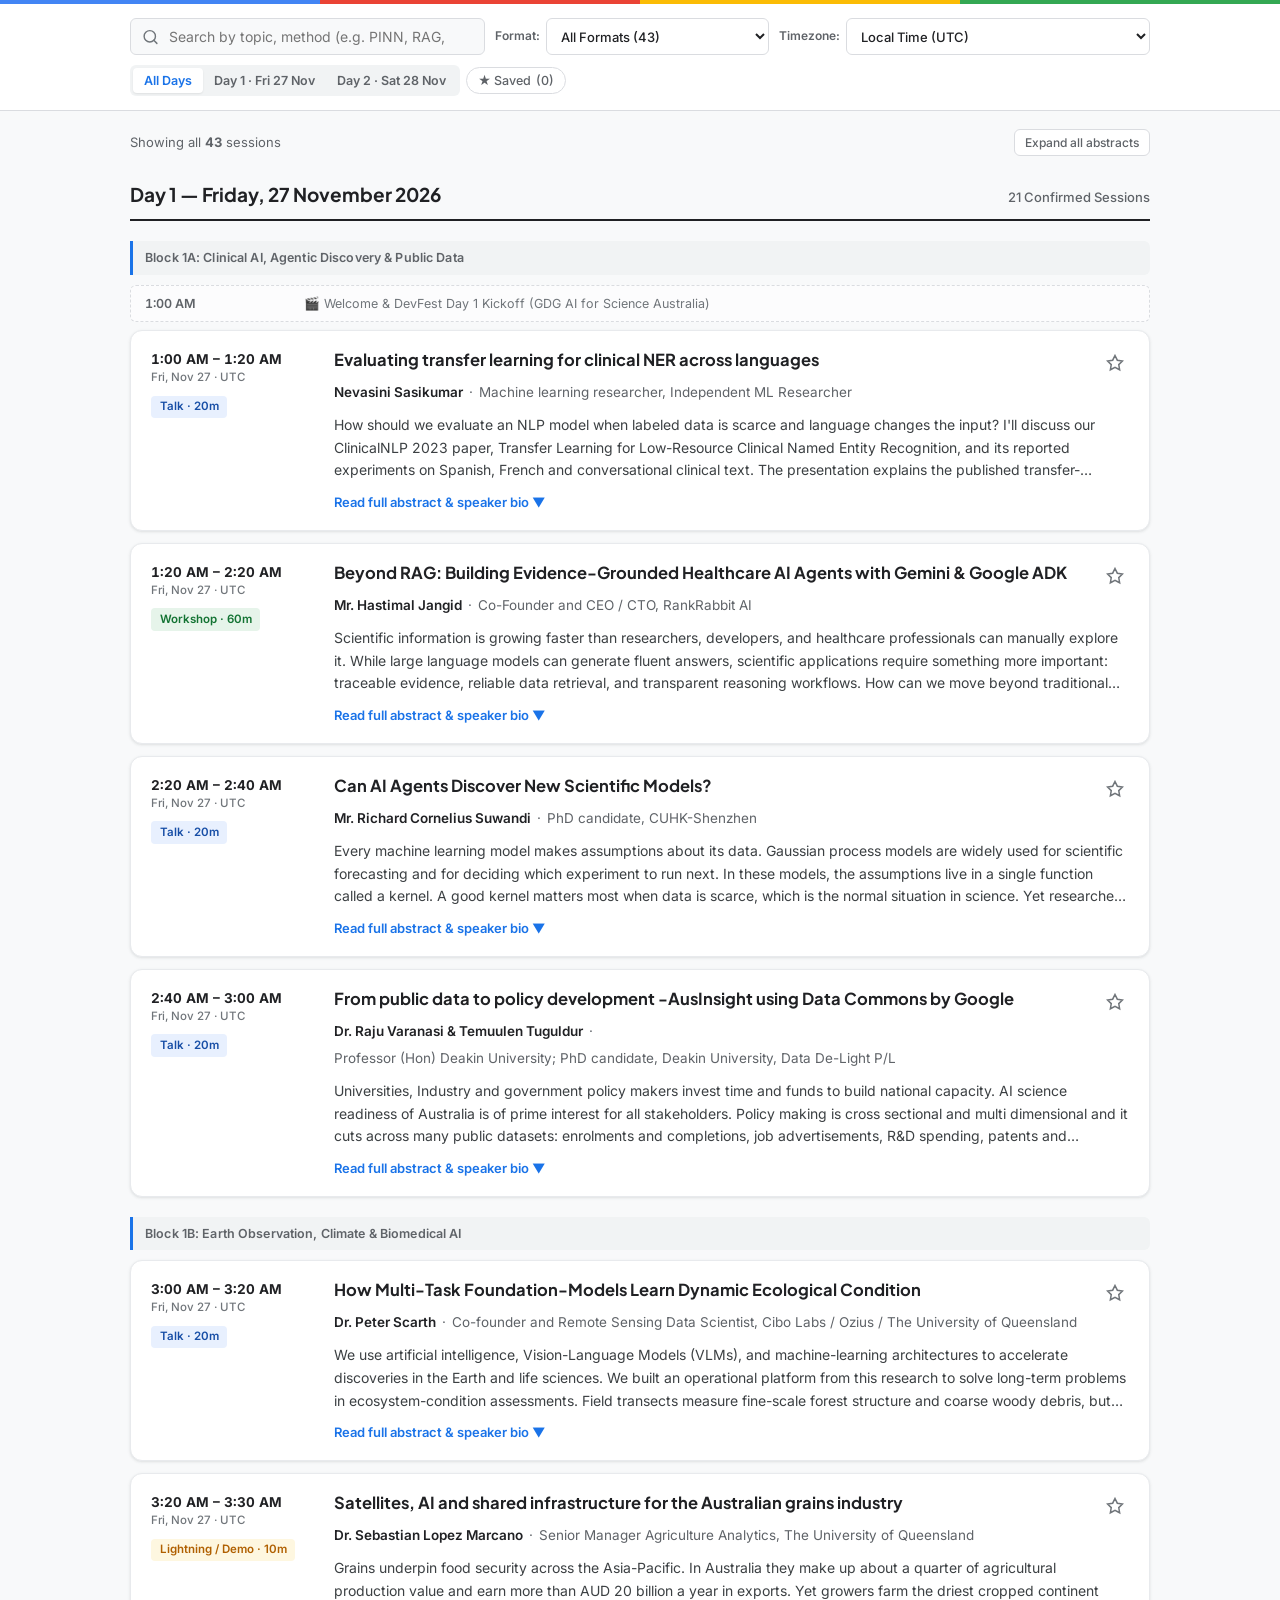
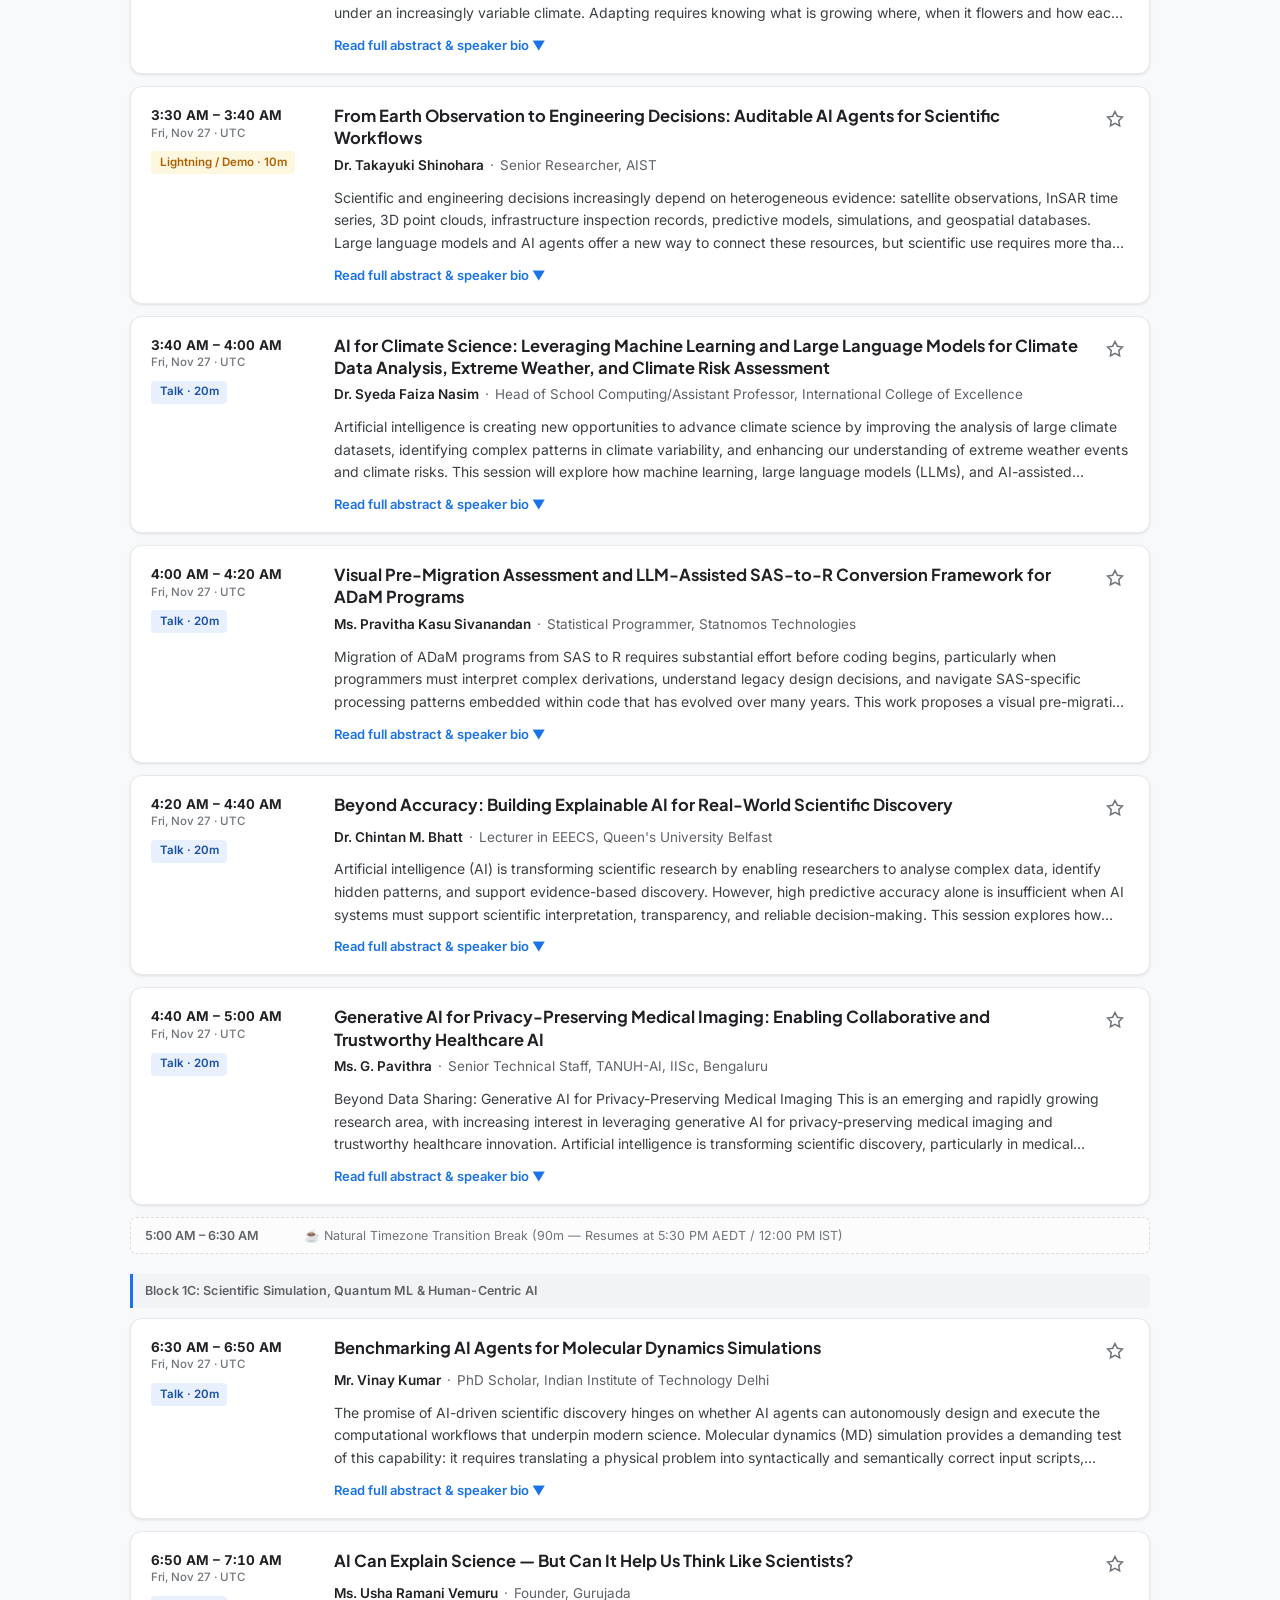
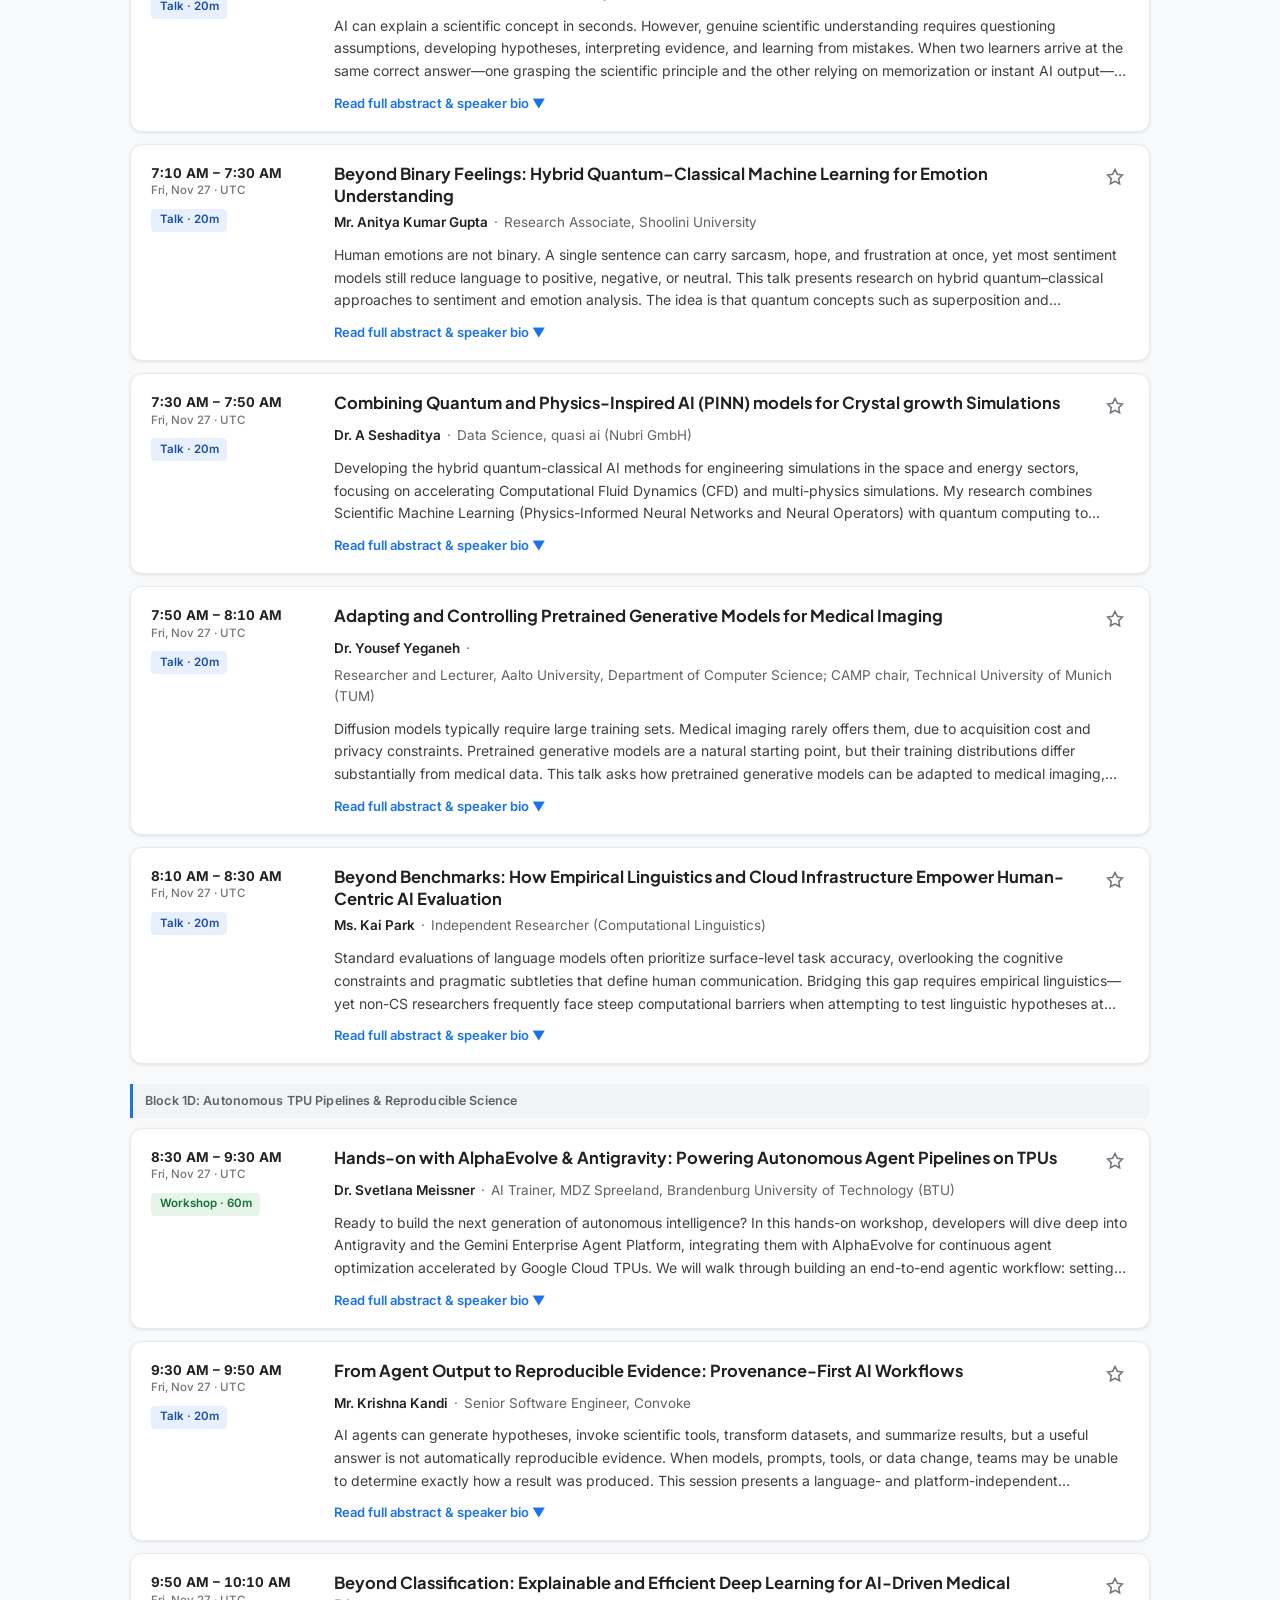
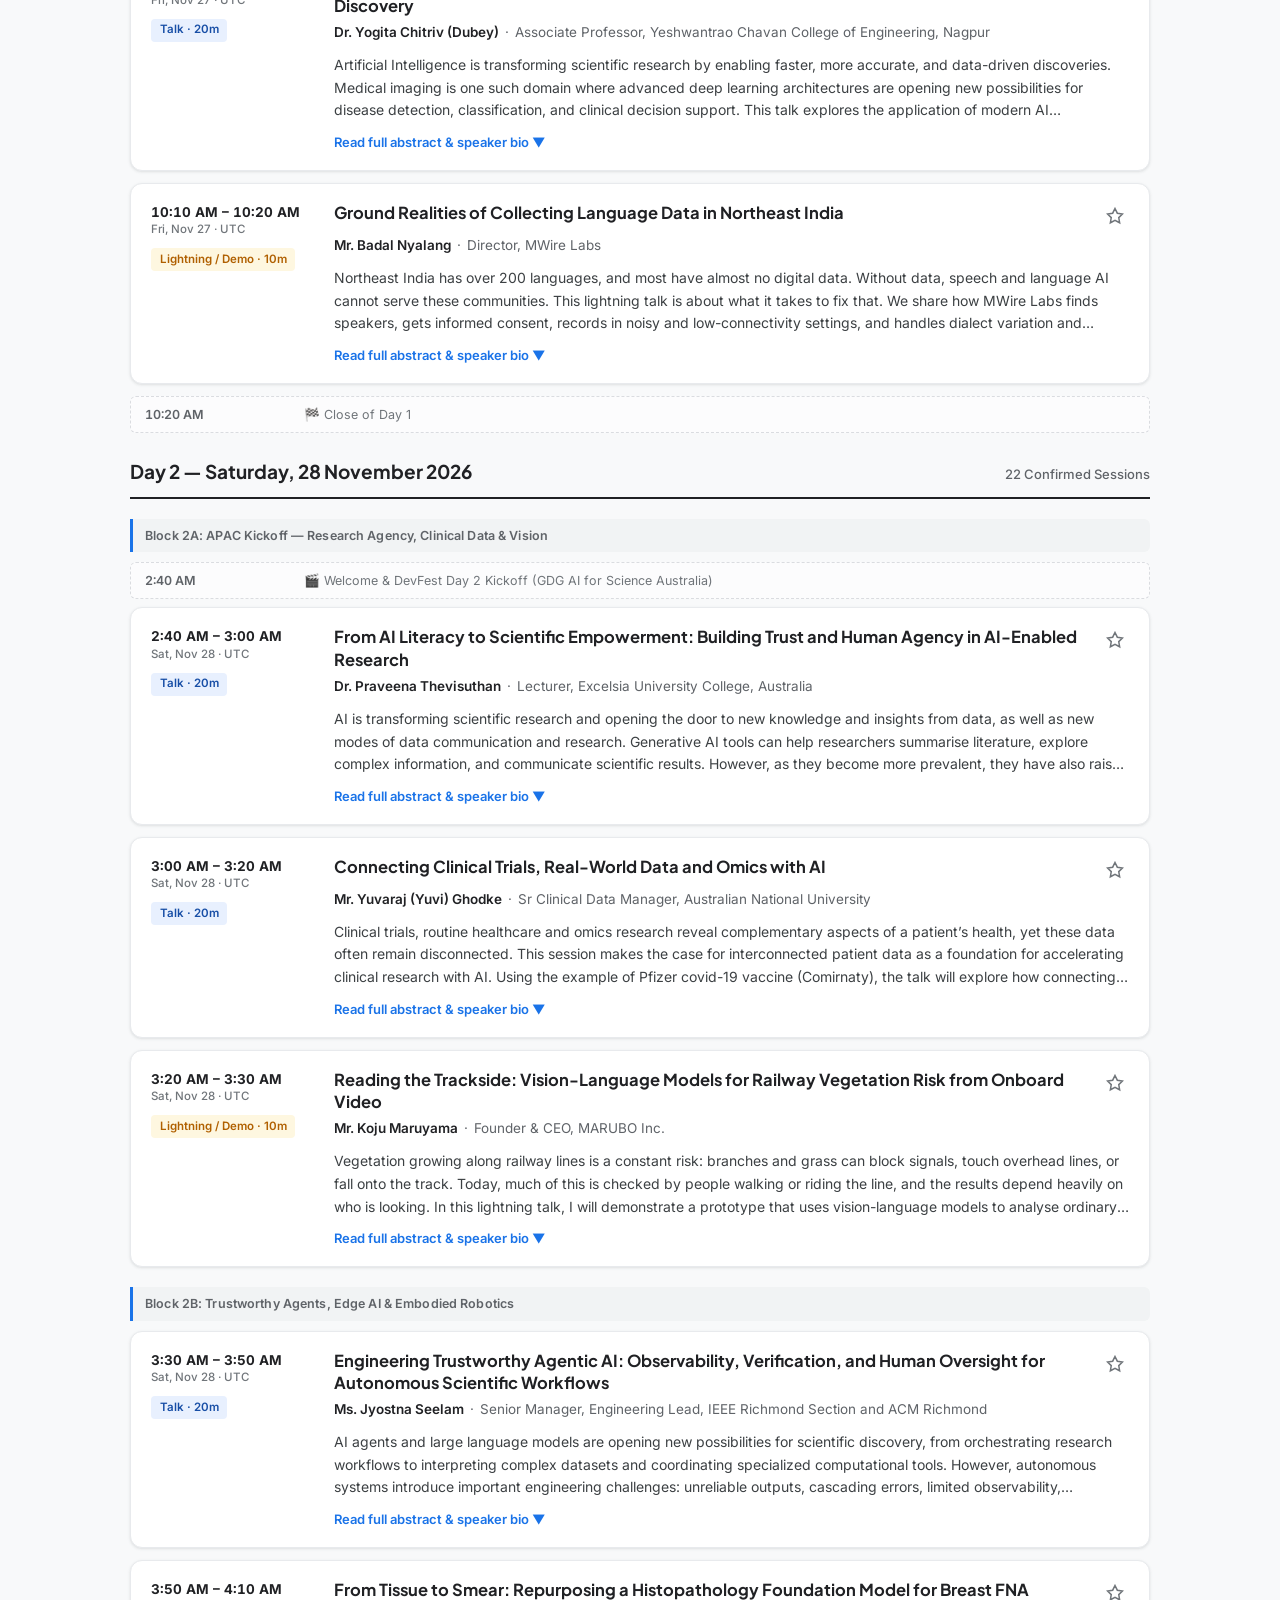
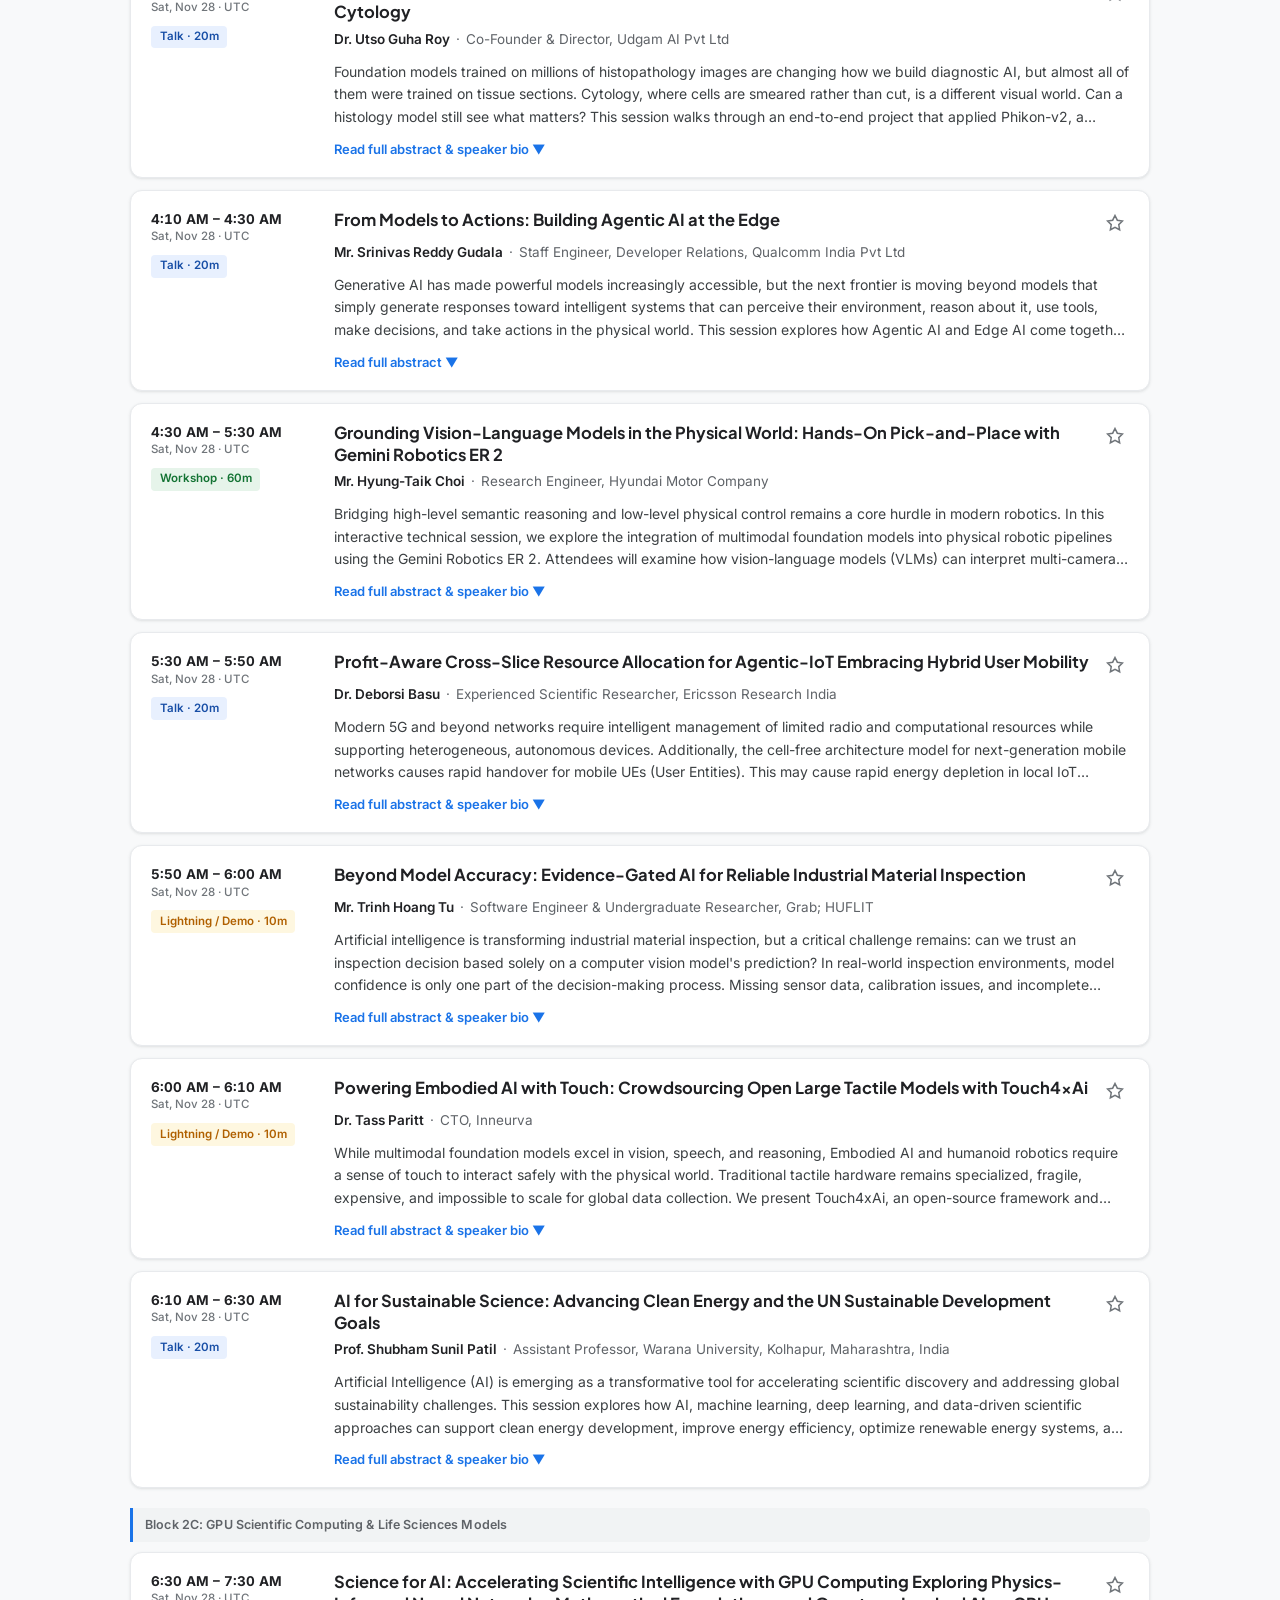
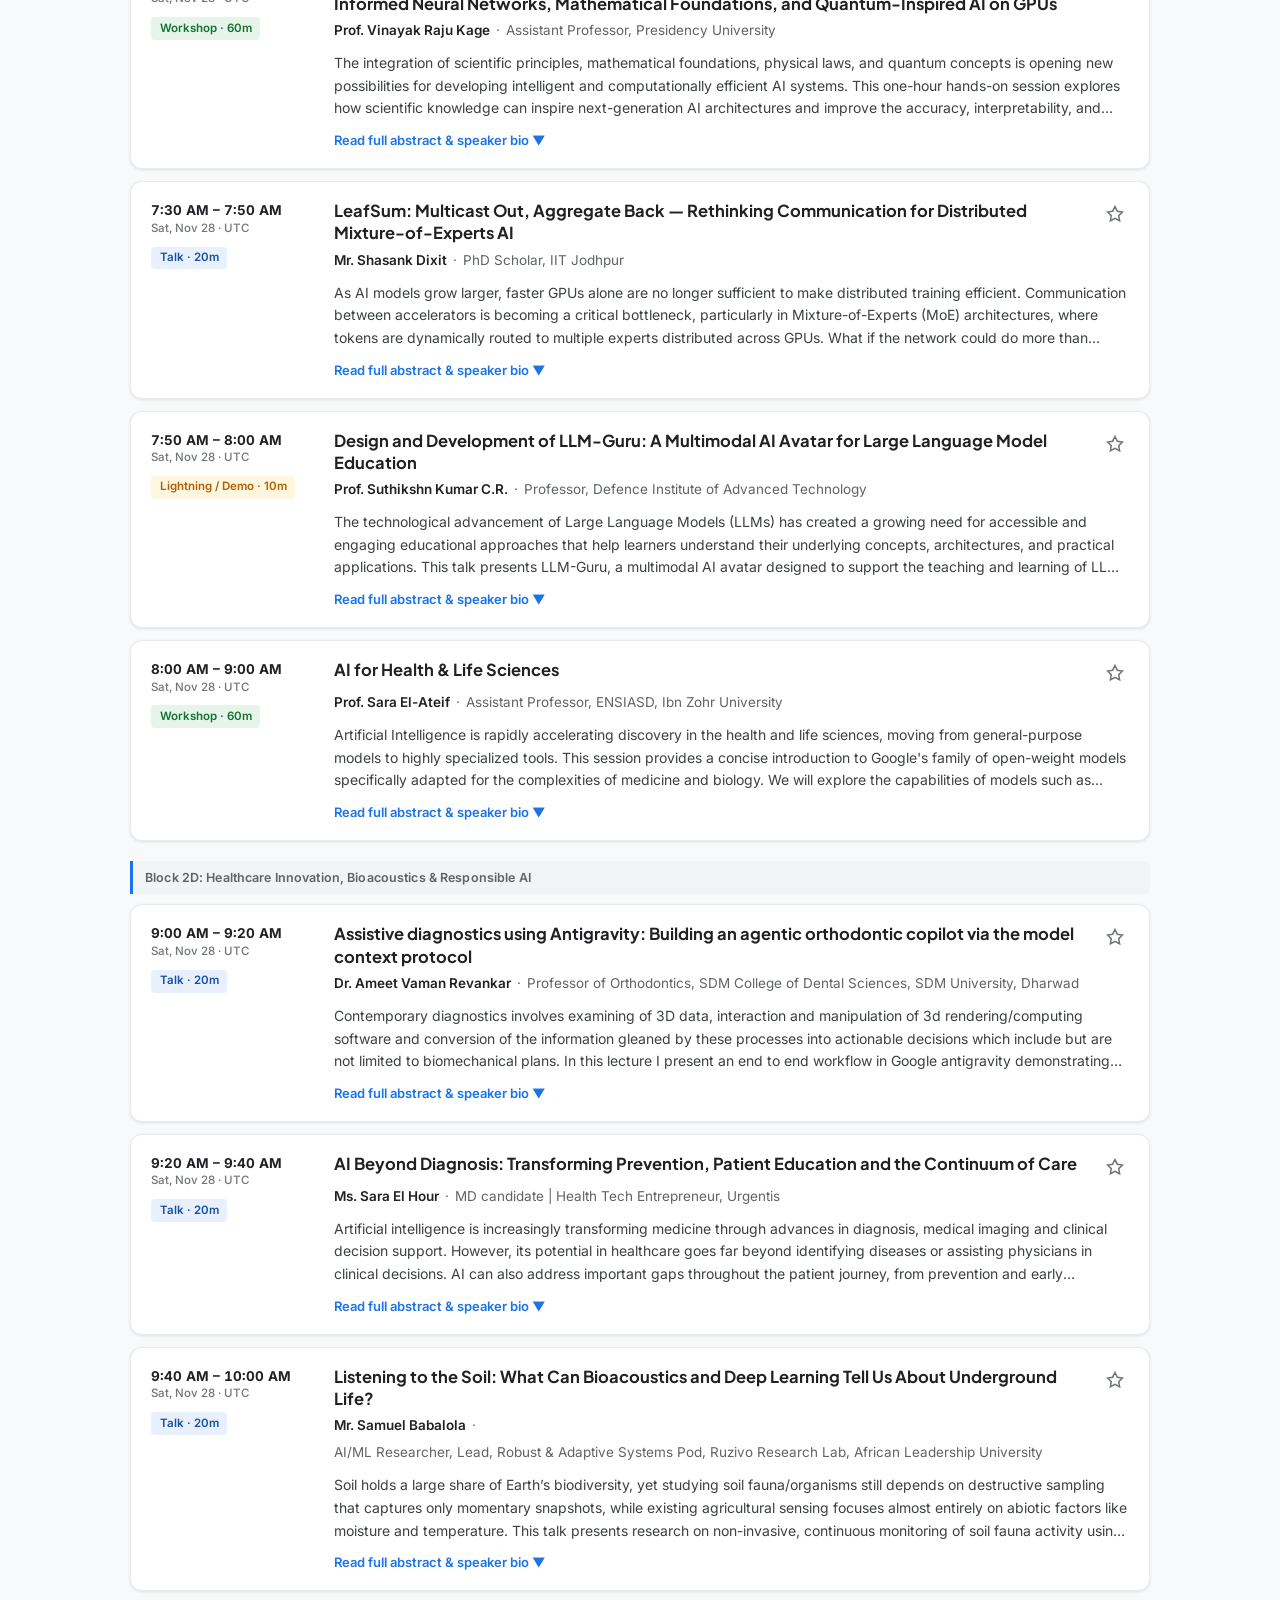
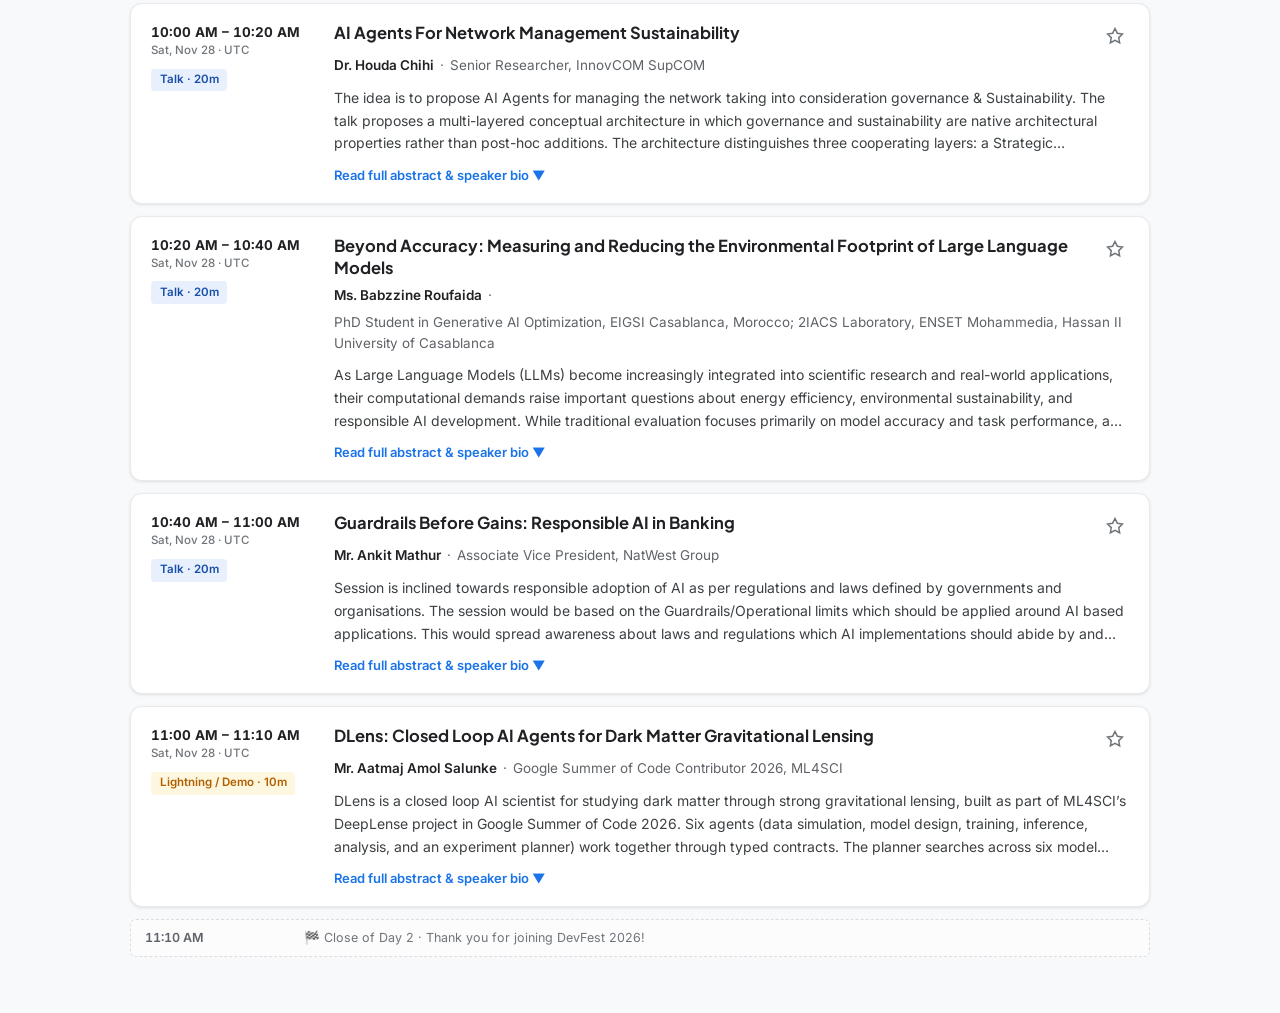
==== commit e5893a68: "refactor new timetable" ====
--- a/index.html
+++ b/index.html
@@ -828,11 +828,10 @@
         <div class="tz-select-wrap">
           <label for="formatSelect" class="tz-label">Format:</label>
           <select id="formatSelect" class="select-control">
-            <option value="ALL">All Formats (65)</option>
-            <option value="Talk">Talks — 30m (11)</option>
-            <option value="Workshop">Workshops — 45m (6)</option>
-            <option value="Lightning / Demo">Lightning &amp; Demos — 15m (47)</option>
-            <option value="Interactive Session">Interactive Session — 30m (1)</option>
+            <option value="ALL">All Formats (43)</option>
+            <option value="Talk">Talks — 20m (30)</option>
+            <option value="Workshop">Workshops — 60m (5)</option>
+            <option value="Lightning / Demo">Lightning &amp; Demos — 10m (8)</option>
           </select>
         </div>
 
@@ -870,7 +869,7 @@
 
   <main class="container">
     <div class="status-bar">
-      <div id="resultsSummary">Showing all <strong>65</strong> sessions</div>
+      <div id="resultsSummary">Showing all <strong>43</strong> sessions</div>
       <div class="utility-btns">
         <button class="btn-text" id="expandAllBtn">Expand all abstracts</button>
         <button class="btn-text" id="resetFiltersBtn" style="display:none">Reset filters</button>
@@ -881,7 +880,8 @@
   </main>
 
   <script>
-    const PROGRAM_ITEMS = [{ "kind": "open", "day": 1, "block": "Block 1: Australia, East/SE Asia & Americas Evening (Host: GDG Australia)", "startUtc": "2026-11-27T02:00:00Z", "endUtc": "2026-11-27T02:15:00Z", "aedt": "1:00 PM - 1:15 PM", "jst": "11:00 AM - 11:15 AM", "ist": "7:30 AM - 7:45 AM", "mins": 15, "title": "Welcome & DevFest Day 1 Kickoff (GDG AI for Science Australia)" }, { "id": "s01", "kind": "session", "day": 1, "block": "Block 1: Australia, East/SE Asia & Americas Evening (Host: GDG Australia)", "startUtc": "2026-11-27T02:15:00Z", "endUtc": "2026-11-27T02:30:00Z", "aedt": "1:15 PM - 1:30 PM", "jst": "11:15 AM - 11:30 AM", "ist": "7:45 AM - 8:00 AM", "mins": 15, "format": "Lightning / Demo", "speaker": "Nevasini Sasikumar", "designation": "Machine learning researcher", "affiliation": "Independent ML Researcher", "title": "Evaluating transfer learning for clinical NER across languages", "tracks": ["AI → Science"], "abstract": "How should we evaluate an NLP model when labeled data is scarce and language changes the input? I'll discuss our ClinicalNLP 2023 paper, Transfer Learning for Low-Resource Clinical Named Entity Recognition, and its reported experiments on Spanish, French and conversational clinical text. The presentation explains the published transfer-learning workflow and the evidence behind the reported F1 comparisons.\n\nWe'll introduce entity-span labeling with clearly marked teaching examples, then examine what an entity match means, how translation affects annotation alignment, and which training and test conditions need to stay comparable. Attendees will leave with questions they can use to interpret low-resource NLP results and plan follow-up checks. This is a discussion of published research with teaching examples; it does not present a clinical deployment or a new replication.\n\nPaper: https://aclanthology.org/2023.clinicalnlp-1.53/\n\nOrganizer scheduling note (please omit from the public abstract): I prefer the earliest available virtual/global-stream slot on November 27, 2026. Following your email guidance, I selected UTC+11 AEDT - Sydney and Friday November 27, 9am-11:59am as the scheduling reference. This corresponds to Thursday November 26, 2pm-4:59pm in my actual time zone, America/Los_Angeles (PST, UTC-8). Please confirm the exact slot with me. Proposed format: 25-minute talk plus 5 minutes Q&A, in English.", "bio": "Nevasini Sasikumar holds an M.S. in Data Science from UC San Diego. Her research interests include NLP, computer vision and AI evaluation. She is first author of the ClinicalNLP 2023 paper Transfer Learning for Low-Resource Clinical Named Entity Recognition and served as a judge at TreeHacks 2026. Her proposed session discusses the published research and the evidence needed to interpret low-resource NLP results.", "resourceLinks": [{ "url": "https://aclanthology.org/2023.clinicalnlp-1.53/", "label": "Website" }], "speakerLinks": [{ "url": "https://www.linkedin.com/in/nevasini-sasikumar/", "label": "LinkedIn" }, { "url": "https://github.com/nevasini", "label": "GitHub" }] }, { "id": "s02", "kind": "session", "day": 1, "block": "Block 1: Australia, East/SE Asia & Americas Evening (Host: GDG Australia)", "startUtc": "2026-11-27T02:30:00Z", "endUtc": "2026-11-27T03:00:00Z", "aedt": "1:30 PM - 2:00 PM", "jst": "11:30 AM - 12:00 PM", "ist": "8:00 AM - 8:30 AM", "mins": 30, "format": "Talk", "speaker": "Mr. Richard Cornelius Suwandi", "designation": "PhD candidate", "affiliation": "CUHK-Shenzhen", "title": "Can AI Agents Discover New Scientific Models?", "tracks": ["AI → Science"], "abstract": "Every machine learning model makes assumptions about its data. Gaussian process models are widely used for scientific forecasting and for deciding which experiment to run next. In these models, the assumptions live in a single function called a kernel. A good kernel matters most when data is scarce, which is the normal situation in science. Yet researchers still mostly choose one from a short list of textbook options.\n\nIn this talk I'll present Kernel Autoresearch (Kernaut), a system where AI coding agents invent new kernels as short Python programs. The hard part is validity, a kernel must satisfy mathematical conditions that no finite set of tests can confirm. In our stress tests, 22 to 58% of LLM-written kernels that passed numerical checks broke when we ran them at other scales or dimensions. I'll explain how Kernaut avoids this. The agent writes only one piece of the kernel, and trusted code assembles the rest in a way that guarantees the result is valid. An archive keeps the best kernels that behave in different ways, and a novelty check stops agents from rediscovering textbook kernels under new names.\n\nI'll walk through two scientific case studies. In enzyme kinetics, kernels discovered from ten known rate laws predict five unseen reaction mechanisms with almost half the error of a carefully tuned standard kernel. In glucose forecasting for simulated type 1 diabetes patients, a discovered kernel learns a delayed response to meals and an insulin effect that lasts about two hours. When only two training episodes per patient are available, discovered kernels cut forecast error by 38 to 67%. Each kernel is a short program, so we can read it, explain it and improve it by hand. I'll close with what this means for AI systems that propose scientific models we can verify and understand.\n\nThis is joint work with Feng Yin (CUHK-Shenzhen) and Kevin Murphy (UBC, Google DeepMind).\n\nPaper: https://arxiv.org/abs/2610.10394\nCode: https://github.com/richardcsuwandi/kernaut\nProject page: https://richardcsuwandi.github.io/kernaut/", "bio": "I'm a PhD candidate at the School of Artificial Intelligence, The Chinese University of Hong Kong, Shenzhen. I work on AI systems that help with scientific discovery. I want to understand how AI agents can discover new algorithms and models that scientists can actually verify, and how models can adapt their assumptions when experiments are expensive and data is scarce. My latest project, Kernel Autoresearch, is an autoresearch system that discovers interpretable models for open-ended scientific problems. Before that I built CAKE, which uses LLMs to design models for Bayesian optimization, the method behind many automated experiment and materials design pipelines. That work appeared at NeurIPS 2025. Beyond research, I co-founded the Institute for AI-Driven Discovery of Algorithms (AIDDA), a community and research network for AI-driven research systems. I previously led the AI4Science community at alphaXiv.", "resourceLinks": [{ "url": "https://arxiv.org/abs/2610.10394", "label": "arXiv" }, { "url": "https://github.com/richardcsuwandi/kernaut", "label": "GitHub" }, { "url": "https://richardcsuwandi.github.io/kernaut/", "label": "Website" }], "speakerLinks": [{ "url": "https://richardcsuwandi.github.io/", "label": "Website" }, { "url": "https://www.linkedin.com/in/richardcsuwandi/", "label": "LinkedIn" }, { "url": "https://twitter.com/richardcsuwandi", "label": "Website" }, { "url": "https://scholar.google.com/citations?user=28o0CkgAAAAJ", "label": "Google Scholar" }] }, { "id": "s03", "kind": "session", "day": 1, "block": "Block 1: Australia, East/SE Asia & Americas Evening (Host: GDG Australia)", "startUtc": "2026-11-27T03:00:00Z", "endUtc": "2026-11-27T03:15:00Z", "aedt": "2:00 PM - 2:15 PM", "jst": "12:00 PM - 12:15 PM", "ist": "8:30 AM - 8:45 AM", "mins": 15, "format": "Lightning / Demo", "speaker": "Mr. Vladislav Viktorovich Guzey", "designation": "PhD Candidate, Marketing Director & Leav Web Developer", "affiliation": "Chiang Mai University", "title": "What Should We Check Before Trusting a Scientific AI Agent?", "tracks": ["AI → Science"], "abstract": "AI agents can help researchers analyse data, but how do we know their answers are reliable?\n\nIn this lightning talk, I will use a simple hypothetical example to show how an agent could produce a convincing but incorrect result, and how basic checks can catch the mistake. We will look at checking inputs, calculations and conclusions.\n\nDrawing on my ongoing PhD research, I will share practical questions to ask before trusting an agent’s output. This is a slide-based introduction, not a live demo or a presentation of completed research results. No coding background is needed.", "bio": "I am a Computer Science PhD student at Chiang Mai University, researching verification and validation of AI agents. I am a software developer, AI educator and OpenAI Codex Ambassador based in Chiang Mai, Thailand. Through proflead.dev, videos and community workshops, I share practical ways to understand and use AI tools. My interests connect agent reliability, software engineering and developer education.", "resourceLinks": [], "speakerLinks": [{ "url": "https://proflead.dev/", "label": "Website" }, { "url": "https://github.com/proflead", "label": "GitHub" }, { "url": "https://www.linkedin.com/in/proflead/", "label": "LinkedIn" }, { "url": "https://www.youtube.com/@proflead", "label": "YouTube" }] }, { "id": "s04", "kind": "session", "day": 1, "block": "Block 1: Australia, East/SE Asia & Americas Evening (Host: GDG Australia)", "startUtc": "2026-11-27T03:15:00Z", "endUtc": "2026-11-27T04:00:00Z", "aedt": "2:15 PM - 3:00 PM", "jst": "12:15 PM - 1:00 PM", "ist": "8:45 AM - 9:30 AM", "mins": 45, "format": "Workshop", "speaker": "Mr. Hastimal Jangid", "designation": "Co-Founder and CEO / CTO, RankRabbit AI", "affiliation": "RankRabbit AI", "title": "Beyond RAG: Building Evidence-Grounded Healthcare AI Agents with Gemini & Google ADK", "tracks": ["AI → Science", "Science → AI", "DeepTech & Quantum", "SciComm & Policy"], "abstract": "Scientific information is growing faster than researchers, developers, and healthcare professionals can manually explore it. While large language models can generate fluent answers, scientific applications require something more important: traceable evidence, reliable data retrieval, and transparent reasoning workflows.\n\nHow can we move beyond traditional Retrieval-Augmented Generation (RAG) toward AI agents that retrieve scientific information, coordinate tools, and produce responses grounded in verifiable sources?\n\nIn this technical session, I will demonstrate an open-source healthcare discovery platform built using Google's Gemini, Agent Development Kit (ADK), and publicly available healthcare and biomedical information sources.\n\nThrough a practical scenario—a parent searching for pediatric dentists for an anxious child—we will examine how an agentic workflow interprets a complex question, generates targeted retrieval tasks, queries healthcare provider information from NPPES and biomedical literature from PubMed, and organizes findings into an evidence-supported response.\n\nWe will explore the architecture behind multi-step retrieval, tool orchestration, query decomposition, source attribution, and handling incomplete or conflicting information.\n\nImportantly, we will discuss the distinction between retrieving scientific evidence and validating a scientific claim, including hallucination risks, limitations of public datasets, and the need for human evaluation.\n\nThe session will include a live demonstration, an architecture walkthrough, and practical engineering lessons from developing the open-source platform.\n\n**Attendees will learn:**\n- How agentic retrieval differs from traditional RAG.\n- How to orchestrate evidence retrieval using Gemini and Google ADK.\n- How to integrate public biomedical and healthcare datasets.\n- How to design traceable, source-grounded AI outputs.\n- How to evaluate limitations and reliability in scientific AI workflows.\n- How to build reproducible, open-source AI for Science applications.\n\nThis session connects scientific information access with practical agentic AI engineering, helping developers and researchers build systems that are more transparent, reproducible, and evidence-aware.\n\nGitHub: https://github.com/hastimal/gemini-healthcare-agentic-platform", "bio": "Hastimal Jangid is a Cloud and AI Architect, IEEE Senior Member, AWS Golden Jacket recipient, technical speaker, open-source contributor, and Co-founder of RankRabbit AI, specializing in production-grade Agentic AI and cloud-native technologies.\n\nHe holds **12× Google Cloud certifications, 28+ Google Cloud Skills Boost badges, and 60+ professional and technical certifications** across Google Cloud, AWS, Microsoft Azure, Kubernetes, AI, and other emerging technologies.\n\nHis technical expertise includes Gemini, Google Agent Development Kit (ADK), Google Cloud, Retrieval-Augmented Generation (RAG), multi-agent systems, evidence-grounded AI, and cloud-native AI infrastructure.\n\nHe has delivered technical talks and hands-on workshops for Google Developer Groups and universities, covering Gemini-powered AI search, private AI agents using Gemma and Ollama, and production-grade AI applications. His contributions also include a healthcare AI research poster on evidence-grounded healthcare discovery using Google technologies.\n\nThrough open-source projects, technical publications, and community education, he focuses on making advanced AI technologies practical, reproducible, and accessible to developers and researchers.\n\n**GitHub:** https://github.com/hastimal\n\n**LinkedIn:** https://www.linkedin.com/in/hastimaljangid/", "resourceLinks": [{ "url": "https://github.com/hastimal/gemini-healthcare-agentic-platform", "label": "GitHub" }], "speakerLinks": [{ "url": "https://hastimal.github.io", "label": "Website" }, { "url": "https://github.com/hastimal", "label": "GitHub" }, { "url": "https://www.linkedin.com/in/hastimaljangid/", "label": "LinkedIn" }] }, { "id": "s05", "kind": "session", "day": 1, "block": "Block 1: Australia, East/SE Asia & Americas Evening (Host: GDG Australia)", "startUtc": "2026-11-27T04:00:00Z", "endUtc": "2026-11-27T04:30:00Z", "aedt": "3:00 PM - 3:30 PM", "jst": "1:00 PM - 1:30 PM", "ist": "9:30 AM - 10:00 AM", "mins": 30, "format": "Talk", "speaker": "Mr. Kunal Ostwal", "designation": "PhD Candidate", "affiliation": "University of Sydney", "title": "Gemini Robotics ER 2.0: Bridging AI and Embodied Reasoning", "tracks": ["DeepTech & Quantum", "SciComm & Policy"], "abstract": "In robotics, physical mechanics like grasping are straightforward, but giving a robot the spatial awareness to navigate dynamic environments is notoriously difficult. This session explores Google's Gemini Embodied Reasoning (ER) 2.0 model, which acts as the \"brain\" for robotic systems by converting visual, video, and textual inputs into precise action tokens.\n\nWe will break down ER 2.0's capabilities in spatial reasoning, semantic object interaction, and instrument reading. The session features a live, interactive demo using the Viser simulation environment, where a Franka robotic arm executes dynamic, multi-object tasks driven entirely by ER 2.0. We will also discuss VLM integration, managing failure modes, and the timeline for generalist home robots.\n\nDemo Repository: https://github.com/KunalOstwal02/er2-viser-demo", "bio": "Hey there! I'm a PhD candidate in Robotics, working on how robots can intelligently decide where to look and how to explore as they interact with the world around them. My research applies this to autonomous ultrasound scanning - building robotic systems that adapt in real time to unpredictable surfaces, so they can gather the best possible information with minimal guesswork. I'm excited to bring these ideas from the lab into real-world impact.", "resourceLinks": [{ "url": "https://github.com/KunalOstwal02/er2-viser-demo", "label": "GitHub" }], "speakerLinks": [{ "url": "https://www.linkedin.com/in/kunalostwal", "label": "LinkedIn" }] }, { "id": "s06", "kind": "session", "day": 1, "block": "Block 1: Australia, East/SE Asia & Americas Evening (Host: GDG Australia)", "startUtc": "2026-11-27T04:30:00Z", "endUtc": "2026-11-27T04:45:00Z", "aedt": "3:30 PM - 3:45 PM", "jst": "1:30 PM - 1:45 PM", "ist": "10:00 AM - 10:15 AM", "mins": 15, "format": "Lightning / Demo", "speaker": "Dr. Sebastian Lopez Marcano", "designation": "Senior Manager Agriculture Analytics", "affiliation": "The University of Queensland", "title": "Satellites, AI and shared infrastructure for the Australian grains industry", "tracks": ["AI → Science"], "abstract": "Grains underpin food security across the Asia-Pacific. In Australia they make up about a quarter of agricultural production value and earn more than AUD 20 billion a year in exports. Yet growers farm the driest cropped continent under an increasingly variable climate. Adapting requires knowing what is growing where, when it flowers and how each season is tracking, across more than 20 million hectares. Analytics for the Australian Grains Industry (AAGI), a GRDC partnership with Curtin University, The University of Queensland and Adelaide University, is building the satellite, AI and data infrastructure to answer these questions at national scale.\n\nWe present three connected pieces of this work, each transferable to other crops and regions. First, we leverage geospatial foundation models, such as AlphaEarth Foundations Satellite Embeddings, with functional EO-AI-biophysical frameworks. Built on Google Earth Engine pipelines, these frameworks link satellite observations to interpretable crop traits such as crop type, flowering time and yield, so that predictions can be explained to and trusted by growers and agronomists. Second, we describe how AI-assisted development, paired with a gated expert review process, is helping AAGI produce high-quality packages and apps for growers, advisers and researchers. Finally, we demonstrate how these models and apps reach users through two portals: AAGIVerse, our open-source portal, and AAGIApps, an authenticated platform where each tool runs in its own container and serves users across seven partner organisations.", "bio": "I lead the design and development of AI-driven technologies for Australia’s productive sectors, including agriculture, aquaculture, and environment. My work focuses on scalable, interactive applications that support research and innovation through computer vision and data analytics. I’ve contributed and led national and international programs such as UQ-AAGI, UQ-APPN, FishID, EcoCommons (2026 Eureka Award Winner), and WildObs Australia, with support from Microsoft AI for Earth, the FAO, and the Gates Foundation.", "resourceLinks": [], "speakerLinks": [{ "url": "https://www.linkedin.com/in/sebastianlopez-marcano", "label": "LinkedIn" }, { "url": "https://github.com/slopezmarcano", "label": "GitHub" }, { "url": "https://research-support.uq.edu.au/profile/15040/sebastian-lopez-marcano", "label": "Website" }] }, { "id": "s07", "kind": "session", "day": 1, "block": "Block 1: Australia, East/SE Asia & Americas Evening (Host: GDG Australia)", "startUtc": "2026-11-27T04:45:00Z", "endUtc": "2026-11-27T05:00:00Z", "aedt": "3:45 PM - 4:00 PM", "jst": "1:45 PM - 2:00 PM", "ist": "10:15 AM - 10:30 AM", "mins": 15, "format": "Lightning / Demo", "speaker": "Dr. Raju Varanasi & Temuulen Tuguldur", "designation": "Professor (Hon) Deakin University; PhD candidate, Deakin University", "affiliation": "Data De-Light P/L", "title": "From public data to policy development -AusInsight using Data Commons by Google", "tracks": ["SciComm & Policy"], "abstract": "Universities, Industry and government policy makers invest time and funds to build national capacity. AI science readiness of Australia is of prime interest for all stakeholders. Policy making is cross sectional and multi dimensional and it cuts across many public datasets: enrolments and completions, job advertisements, R&D spending, patents and graduate outcomes. \nThe data is public, but it sits with different publishers in different formats, and joining it can take weeks before any analysis starts. General-purpose AI chat tools do not solve this on their own: they can guess numbers and rarely show where a figure came from.\n\nAusInsight is a Data Commons instance built for the Australian Council of Deans of Science (ACDS) and presented at its satellite workshop at ANU, Canberra, on 26 October 2026. The Google Data Commons team built the instance, the web application and the natural-language data agent. Data Delight shaped the use cases and research questions, selected and sourced the public Australian data (Department of Education, Jobs and Skills Australia, ABS and others), and designed the storylines and pages. \n\nThe Australian data is joined with international indicators already available in Data Commons by Google. In this session we will show, live the instance, and how each indicator traces back to its source data and method; the data agent answering plain-English questions with charts and cited sources; two use cases. AI Science Readiness benchmarks Australia's STEM graduates, R&D spending and AI patents against peer countries. Competency Lag compares the supply of STEM graduates by field with labour-market demand. Its results are preliminary and illustrative: for example, science and IT graduates see the fewest job advertisements per new graduate of any field. \n\nWe frame this as a question of opportunity (how to create demand for a skilled pool), not a judgement on graduates or a causal claim.\n\nThe takeaway is practical: what it takes for a faculty, university or agency to stand up its own instance. Start from the questions, source and document the data, join local data with public data, test the agent before it meets an audience, and plan for long-term ownership. We will share what we learned taking a prototype from idea to live demo in about four weeks.\n\nWe can also run this as a 10-minute demonstration if that suits the programme better.\nLinks: Data Commons by Google, https://datacommons.org · Building your own instance, https://docs.datacommons.org/custom_dc/ · Data Delight, https://datadelight.org", "bio": "The first ever use cases based on Data Common s by Google and Australian datasets have been leveraged to demonstrate Australia's Science Readiness Index and Competency Lag  which have been demonstrated at the Australian Deans of Science Summit last weej (Oct26-28, 2026) with great success. Pl refer to https://acds-viz-demo-620046630330.us-central1.run.app/ (needs sign in).\n\nDr. Raju Varanasi is the founder and director of Data Delight, an Australian data and AI consultancy for education, and has been a data and AI consultant to Google for Education since January 2024. He is also a Professor (Hon) at Deakin Business School. He works with education ministries and with university and school leaders on turning public and institutional data into evidence for decisions. \n\nMost recently he led Data Delight's contribution to AusInsight, a Data Commons instance for the Australian Council of Deans of Science, built with the Google Data Commons team. Before founding Data Delight he led the analytics transformation of the Parramatta Catholic school system in Sydney (80 schools, 43,000 students), including models that predicted senior school results a year ahead. He holds a PhD in Education from the University of Newcastle and a B.Tech in Chemical Engineering from IIT Delhi.\n\nCo-speaker: Temuulen Tuguldur is a PhD candidate at Deakin University, researching the governability of AI agents. Temuulen led Data Delight's data sourcing, storylines and page design for AusInsight and presented its Competency Lag use case at ACDS. Temuulen brings over eight years in data science and digital infrastructure, including national education data systems on Google Cloud.", "resourceLinks": [{ "url": "https://datacommons.org", "label": "Website" }, { "url": "https://docs.datacommons.org/custom_dc/", "label": "Website" }, { "url": "https://datadelight.org", "label": "Website" }], "speakerLinks": [{ "url": "https://www.datadelight.org", "label": "Website" }] }, { "kind": "break", "day": 1, "block": "Block 1: Australia, East/SE Asia & Americas Evening (Host: GDG Australia)", "startUtc": "2026-11-27T05:00:00Z", "endUtc": "2026-11-27T05:15:00Z", "aedt": "4:00 PM - 4:15 PM", "jst": "2:00 PM - 2:15 PM", "ist": "10:30 AM - 10:45 AM", "mins": 15, "title": "Intermission & Chapter Handover (Australia -> Japan & India Morning)" }, { "id": "s08", "kind": "session", "day": 1, "block": "Block 2: Pan-APAC Crossover — Australia, Japan & India Morning (Host: GDG Australia / Japan)", "startUtc": "2026-11-27T05:15:00Z", "endUtc": "2026-11-27T05:45:00Z", "aedt": "4:15 PM - 4:45 PM", "jst": "2:15 PM - 2:45 PM", "ist": "10:45 AM - 11:15 AM", "mins": 30, "format": "Talk", "speaker": "Dr. Peter Scarth", "designation": "Co-founder and Remote Sensing Data Scientist", "affiliation": "Cibo Labs / Ozius / The University of Queensland", "title": "How Multi-Task Foundation-Models Learn Dynamic Ecological Condition", "tracks": ["AI → Science", "DeepTech & Quantum"], "abstract": "We use artificial intelligence, Vision-Language Models (VLMs), and machine-learning architectures to accelerate discoveries in the Earth and life sciences. We built an operational  platform from this research to solve long-term problems in ecosystem-condition assessments. Field transects measure fine-scale forest structure and coarse woody debris, but high costs limit their spatial extent. Continental satellite models cover large areas, but they compress the dynamic range of condition scores. They often give high scores to fertilised exotic pastures and give low scores to treeless natural ecosystems.\n\nOur platform combines five ecological and pastoral frameworks into one deep neural network. We process 40 m pixels with 64-dimensional embeddings from the Google DeepMind Alpha Earth Foundation model. We also calculate a cosine-similarity index from reference benchmarks across all 384 subregions of the Interim Biogeographic Regionalisation for Australia (IBRA). We trained this five-task network on 4.43 million records across all 87 Australian IBRA bioregions. A 2-layer shared trunk collects biological, structural, and spectral signals into one 384-dimensional representation of vegetation condition. The platform monitors five primary condition metrics. These metrics include tree canopy structure and woody debris for Queensland Spatial BioCondition, and fractional cover persistence for continental habitat condition. The model also monitors regional climax benchmark fidelity, floristic nativity from native plant species fractions, and pastoral pasture condition with four class probabilities. This shared trunk enables cross-task learning between forest biomass, cover persistence, and plant taxonomy. Four 64-dimensional sub-heads then convert this shared condition state into specific regulatory scores without cross-task errors. To expand our ground-truth data in remote rangelands, we combined 5,942 paddock photo-assessments from the LandLens VLM application with 2,009 agronomist transects. An automated supervisor script managed 201 trials of 5-fold spatial cross-validation on an NVIDIA A100 GPU. We scaled all losses to correct gradient mismatches, and spatio-temporal stratified sampling removed a significant dry-season bias in rangelands and croplands. We added 201,940 botanical plots and 108,404 non-native control sites to separate climax maturity from species nativity. Cumulative Ordinal Regression (CORN) calculates continuous pasture scores and four exact class probabilities that sum to 100%.\n\nThe platform processes 4.80 billion land pixels across Australia in 66 minutes on one NVIDIA A100 GPU. Independent spatial tests confirm high accuracy across all five predicted layers. Head 1 predicts Spatial BioCondition with a mean absolute error of 13.4 points and a weighted F1-score of 0.65. Head 2 predicts continental habitat condition with a balanced cross-validation loss of 12.8 points. Head 3 identifies undisturbed benchmark climax ecosystems with a binary cross-entropy loss of 0.369. Head 4 predicts floristic nativity and continuous ecosystem condition with 95.5% validation accuracy, correctly detecting 85.6% of non-native negative controls. Head 5 uses Cumulative Ordinal Regression to predict rangeland pasture condition with 0.817 QWK for the primary pasture component and exact multiclass accuracy  of 65.2% across 7,951 field and VLM ground-truth sites. These outputs directly support the Queensland Vegetation Management Act, Accounting for Nature accounts, UN SEEA-EA accounts, and the Australian Beef Sustainability Framework.\n\nFuture work building on this framework is proposed to combine cognitive linguistics enabled by LLMs, foundation-model interpretability, and spatial ecology to reframe how AI models represent condition. Standard environmental accounting treats nature as a passive object and reduces condition to static inventories. In contrast, verb-driven First Nations languages describe the landscape as an active network of continuous processes. We will use this relational grammar to model dynamic cycles of disturbance and recovery rather than rigid polygons. For example, our models will represent a savanna as an ongoing cycle of burning, resting, and regenerating. We will also assess multi-model embeddings to track multi-scale structural change and subtle bush encroachment. By framing condition this way, as an active living process, we create a cognitive guardrail against simple commodification and support reciprocal land stewardship.", "bio": "Peter Scarth is a remote sensing scientist, co-founder at Cibo Labs, and director at Ozius. He has more than 25 years of experience in Earth observation and environmental modelling across Australia. He developed national algorithms for Landsat and Sentinel-2 fractional groundcover, foliage projective cover, and structural vegetation classification. His work supports the Queensland Statewide Landcover and Trees Study and the Australian Beef Sustainability Framework. Currently, he uses satellite foundation models, multi-task deep neural networks, and vision-language models to measure natural capital and habitat condition across continental Australia.", "resourceLinks": [], "speakerLinks": [{ "url": "https://www.cibolabs.com.au", "label": "Website" }, { "url": "https://www.ozius.com.au", "label": "Website" }, { "url": "https://github.com/petescarth", "label": "GitHub" }, { "url": "https://www.linkedin.com/in/petescarth/", "label": "LinkedIn" }] }, { "id": "s09", "kind": "session", "day": 1, "block": "Block 2: Pan-APAC Crossover — Australia, Japan & India Morning (Host: GDG Australia / Japan)", "startUtc": "2026-11-27T05:45:00Z", "endUtc": "2026-11-27T06:00:00Z", "aedt": "4:45 PM - 5:00 PM", "jst": "2:45 PM - 3:00 PM", "ist": "11:15 AM - 11:30 AM", "mins": 15, "format": "Lightning / Demo", "speaker": "Dr. Syeda Faiza Nasim", "designation": "Head of School Computing/Assistant Professor", "affiliation": "International College of Excellence", "title": "AI for Climate Science: Leveraging Machine Learning and Large Language Models for Climate Data Analysis, Extreme Weather, and Climate Risk Assessment", "tracks": ["AI → Science"], "abstract": "Artificial intelligence is creating new opportunities to advance climate science by improving the analysis of large climate datasets, identifying complex patterns in climate variability, and enhancing our understanding of extreme weather events and climate risks. This session will explore how machine learning, large language models (LLMs), and AI-assisted analytical workflows can support scientific discovery in climate and environmental research.\n\nBuilding on climate and environmental research, the session will focus on practical applications of AI to climate model evaluation, historical climate trends, extreme temperature and precipitation events, and the assessment of regional climate risks. It will explore how AI techniques can complement traditional statistical methods and climate modelling approaches to identify patterns, evaluate model performance, detect biases, and extract meaningful insights from large-scale climate simulations, including CMIP6 and emerging CMIP7 datasets.\n\nThe session will also examine opportunities for developing reproducible AI-assisted workflows for climate data processing, visualization, statistical analysis, and scientific interpretation. Potential applications include machine-learning-based climate model evaluation, AI-assisted detection of climate extremes, and the use of LLMs and agentic workflows to support scientific coding, documentation, and literature synthesis. Attention will be given to the challenges of data quality, uncertainty, interpretability, and scientific validation to ensure that AI-generated insights remain physically meaningful and scientifically robust.\n\nThe session welcomes researchers, students, and practitioners working at the intersection of artificial intelligence, climate science, environmental modelling, and sustainability. Participants will be encouraged to discuss potential collaborative projects, share computational tools and workflows, and identify opportunities to use AI to accelerate climate research and improve evidence-based decision-making in a changing climate.", "bio": "I am a PhD-qualified academic, researcher, and academic leader specializing in Artificial Intelligence, Machine Learning, Precision Agriculture, Remote Sensing, and Intelligent Decision Support Systems.My research focuses on applying AI and data-driven technologies to real-world challenges in agriculture and climate resilience. My doctoral research developed an intelligent irrigation decision-support framework integrating satellite remote sensing, IoT, machine learning, and environmental indicators to support sustainable water management and precision cotton production. My work aligns with the broader goals of climate-smart agriculture, sustainable resource management, SDG 2 (Zero Hunger), and SDG 13 (Climate Action).Beyond research, I am actively engaged in higher education, academic leadership, curriculum development, teaching, research supervision, and programme coordination. I currently contribute to computing education and academic leadership, with experience across Computer Science, Artificial Intelligence, Data Science, Machine Learning, Algorithms, Cybersecurity, and software development. I also contribute to the academic community as a peer reviewer and technical programme committee member for international journals and conferences. My academic service includes reviewing research manuscripts, participating in technical programme committees, and contributing to research quality and scholarly evaluation.\n\n\n\nMy research interests include:\n\n• Artificial Intelligence & Machine Learning\n\n• Precision & Smart Agriculture\n\n• Remote Sensing & Earth Observation\n\n• IoT and Intelligent Decision Support Systems\n\n• Climate-Smart Agriculture & Climate Resilience\n\n• Data Science and Predictive Analytics\n\n• AI for Sustainable Development\n\n\n\nI am particularly interested in interdisciplinary research and collaborations that connect AI with agriculture, environmental sustainability, climate resilience, and emerging intelligent technologies. I am open to research collaborations, postdoctoral opportunities, visiting researcher positions, academic partnerships, and projects at the intersection of AI, machine learning, remote sensing, IoT, and sustainable development.\n\n🔗 https://sfnportfolio.netlify.app/", "resourceLinks": [], "speakerLinks": [{ "url": "https://sfnportfolio.netlify.app/", "label": "Website" }] }, { "id": "s10", "kind": "session", "day": 1, "block": "Block 2: Pan-APAC Crossover — Australia, Japan & India Morning (Host: GDG Australia / Japan)", "startUtc": "2026-11-27T06:00:00Z", "endUtc": "2026-11-27T06:15:00Z", "aedt": "5:00 PM - 5:15 PM", "jst": "3:00 PM - 3:15 PM", "ist": "11:30 AM - 11:45 AM", "mins": 15, "format": "Lightning / Demo", "speaker": "Mr. Mogana Kumaran Sivaraman", "designation": "Sr.Staff Software Engineer", "affiliation": "Gap Inc", "title": "Beyond Detection: Evidence-Grounded Agentic AI for Reliable Scientific Workflows", "tracks": ["AI → Science"], "abstract": "Scientific discovery increasingly depends on complex computational workflows involving large-scale datasets, machine learning models, distributed computing, and autonomous AI agents. While these technologies accelerate research, workflow failures, inconsistent data, and unreliable automated decisions can interrupt experiments and compromise reproducibility.\n\nThis session explores how evidence-grounded Agentic AI can improve the reliability of scientific workflows by moving beyond failure detection toward intelligent diagnosis and controlled recovery.\n\nDrawing on research in incident memory, failure fingerprinting, and autonomous decision-making, the presentation introduces an architectural approach that combines historical failure knowledge, retrieval-augmented reasoning, and specialized AI agents to investigate failures and recommend corrective actions.\n\nThe session will illustrate how an agentic recovery framework could support scientific data pipelines and computational experiments through an example workflow. It will also examine safeguards such as evidence validation, risk assessment, human-in-the-loop approval, and auditable recovery decisions.\n\nThe discussion will highlight practical architectural patterns, potential evaluation criteria, and open research challenges in applying trustworthy Agentic AI to scientific computing.\n\nAttendees will gain an understanding of how historical operational knowledge and evidence-grounded reasoning can support more reliable, reproducible, and resilient AI-driven scientific workflows.", "bio": "Mogana Kumaran Sivaraman is a Senior Staff Software Engineer at Gap Inc. and his work is focused on reliable and intelligent data systems, Agentic AI, knowledge graphs, and operational intelligence. His work explores how AI agents can use historical incident knowledge, semantic reasoning, and evidence-grounded decision-making to improve system reliability and support safe automated recovery. He has authored research publications on data platform reliability, failure fingerprinting, and incident memory, and has contributed as a reviewer for international AI and machine learning conferences and workshops. His research interests include trustworthy autonomous agents, multi-agent reasoning, and the application of intelligent systems to complex scientific and enterprise workflows.", "resourceLinks": [], "speakerLinks": [{ "url": "https://moganakumaran.github.io/portfolio/", "label": "Website" }] }, { "id": "s11", "kind": "session", "day": 1, "block": "Block 2: Pan-APAC Crossover — Australia, Japan & India Morning (Host: GDG Australia / Japan)", "startUtc": "2026-11-27T06:15:00Z", "endUtc": "2026-11-27T06:30:00Z", "aedt": "5:15 PM - 5:30 PM", "jst": "3:15 PM - 3:30 PM", "ist": "11:45 AM - 12:00 PM", "mins": 15, "format": "Lightning / Demo", "speaker": "Ms. Pravitha Kasu Sivanandan", "designation": "Statistical Programmer", "affiliation": "Statnomos Technologies", "title": "Visual Pre-Migration Assessment and LLM-Assisted SAS-to-R Conversion Framework for ADaM Programs", "tracks": ["AI → Science"], "abstract": "Migration of ADaM programs from SAS to R requires substantial effort before coding begins, particularly when programmers must interpret complex derivations, understand legacy design decisions, and navigate SAS-specific processing patterns embedded within code that has evolved over many years.\nThis work proposes a visual pre-migration assessment framework that leverages existing SAS ADaM programs, ADaM specifications, source SDTM datasets, and associated metadata to make migration complexity visible before R development begins. The framework identifies and visualizes cross-domain dependencies, merge structures, conditional derivations, ordering dependencies, missing-value & date handling and SAS-specific constructs such as arrays, macros, and PROC SQL.\nIt converts years of programming knowledge into interactive maps; aids programmers understand code and data relationships before coding in R. These visualizations help teams pinpoint migration hotspots and develop targeted review strategies. Additionally, the framework uses Large Language Models (LLMs) to enhance migration readiness, providing explanations of derivation logic, summarizing SAS program intent, and highlighting SAS-to-R semantic differences. By using structured metadata for LLM prompts, it improves clarity and aids in code translation by contextualizing data dependencies.\nAn interactive R Shiny interface combines visualization and AI capabilities into a unified workflow, highlighting key semantic differences between SAS and R. Future enhancements will offer R implementation guidance, automate migration test scenarios, and ensure traceability from pre-migration assessments to SAS-to-R reconciliation, fostering a scalable and auditable migration process.", "bio": "Pravitha Kasu Sivanandan is a Statistical Programmer at Statnomos Technologies, where she works on clinical data standards and statistical programming, with a growing focus on AI-assisted SAS-to-R conversion for CDISC ADaM workflows. She is developing a visual pre-migration assessment framework that explores how large language models (LLMs) can help analyze programming logic, study specifications, source datasets and metadata to identify complexities and potential inconsistencies before migration.\n\nWith an academic background in Bioinformatics and Biotechnology, she brings experience in cancer genomics, clinical variant interpretation and biomedical research, complemented by research experience in augmented-reality-based presurgical planning at IIT Madras. Her interests lie in applying AI responsibly to scientific and clinical data workflows, with an emphasis on transparency, interpretability, and human oversight.\n\nBeyond her professional work, she enjoys exploring new places and cultures, engaging with people from diverse backgrounds, pursuing lifelong learning, capturing perspectives through photography, discovering music, learning the ukulele and exploring her creativity through cooking.", "resourceLinks": [], "speakerLinks": [{ "url": "https://www.linkedin.com/in/pravitha-k-sivanandan-7b2643165/", "label": "LinkedIn" }] }, { "id": "s12", "kind": "session", "day": 1, "block": "Block 2: Pan-APAC Crossover — Australia, Japan & India Morning (Host: GDG Australia / Japan)", "startUtc": "2026-11-27T06:30:00Z", "endUtc": "2026-11-27T07:00:00Z", "aedt": "5:30 PM - 6:00 PM", "jst": "3:30 PM - 4:00 PM", "ist": "12:00 PM - 12:30 PM", "mins": 30, "format": "Interactive Session", "speaker": "Prof. Paul Consalvi", "designation": "Professor, Science Communications Improvement Lab", "affiliation": "The University of Tokyo", "title": "Re-designing feature design and development: Collaborative Design and Development Framework", "tracks": ["SciComm & Policy"], "abstract": "In this session we will introduce the collaborative design practices we using to develop features from user stories including concepts from Qualitative Comparison Analysis, Design Thinking, Systems Thinking, Project Management (Waterfall and Agile), and Interest Based Negotiations.", "bio": "As a non-developer, Paul has the deepest appreciate for work that developers do and was generously provided a grant from Google based on a proposal to build a \"Critical Thinking for Collaboration Platform\". He is also one of the co-organizers of GDG for Research, Japan and brings the perspective of a Primary Investigator needing to co-develop software that could greatly enhance a research project's impact. He has over 40 years of multi-cultural business experience and passion for instructional design to deliver learning experiences for the science community on topics such as critical thinking, design thinking, systems thinking, project management for writing projects and cross-culture communications. The platform under development includes building features that draw from best practices for contracts and negotiations, international business, project management, online communities, event marketing, and strategic partnerships.", "resourceLinks": [], "speakerLinks": [{ "url": "https://www.linkedin.com/in/paulconsalvi/", "label": "LinkedIn" }] }, { "id": "s13", "kind": "session", "day": 1, "block": "Block 2: Pan-APAC Crossover — Australia, Japan & India Morning (Host: GDG Australia / Japan)", "startUtc": "2026-11-27T07:00:00Z", "endUtc": "2026-11-27T07:15:00Z", "aedt": "6:00 PM - 6:15 PM", "jst": "4:00 PM - 4:15 PM", "ist": "12:30 PM - 12:45 PM", "mins": 15, "format": "Lightning / Demo", "speaker": "Dr. Takayuki Shinohara", "designation": "senior resercher", "affiliation": "AIST", "title": "From Earth Observation to Engineering Decisions: Auditable AI Agents for Scientific Workflows", "tracks": ["AI → Science"], "abstract": "Scientific and engineering decisions increasingly depend on heterogeneous evidence: satellite observations, InSAR time series, 3D point clouds, infrastructure inspection records, predictive models, simulations, and geospatial databases. Large language models and AI agents offer a new way to connect these resources, but scientific use requires more than generating plausible answers. An AI system must retrieve the correct evidence, distinguish observations from predictions, respect physical and engineering constraints, expose uncertainty, and preserve provenance from source data to final decision.\n\nThis talk presents an auditable AI-agent architecture for connecting Earth observation and infrastructure science. I will use three classes of real research problems as case studies: reconstructing editable engineering models from 3D observations, forecasting infrastructure and environmental states from spatio-temporal data, and using tool-augmented AI agents to support infrastructure maintenance and disaster-related decisions.\n\nThe central design principle is to separate observations, learned models, external tools, verification, and decision-making rather than treating a large language model as a single autonomous decision maker. I will show how this separation helps detect practical failure modes such as stale observations, missing evidence, invalid infrastructure routes, inconsistent records, duplicated costs, and recommendations unsupported by the underlying data.\n\nThe session will also discuss how scientific agents can be evaluated through reproducible, failure-oriented benchmarks rather than answer accuracy alone. Examples will draw from our recent work on BridgeCode, Text2BridgeCAD, PS-InSAR forecasting, predictive bridge maintenance, and auditable urban infrastructure digital twins.\n\nThe broader goal is to show how agentic AI can serve as a traceable orchestration layer between scientific observations, domain models, engineering constraints, and human expertise.\n\nRepresentative publications and research software are available through my AIST profile, Google Scholar, and GitHub pages listed above.", "bio": "Takayuki Shinohara is a Senior Researcher at the National Institute of Advanced Industrial Science and Technology (AIST), Japan, working at the intersection of artificial intelligence, computer vision, Earth observation, and infrastructure engineering.\n\nHis research develops AI systems that transform heterogeneous scientific and engineering observations—including satellite imagery, InSAR time series, LiDAR and point clouds, inspection records, and geospatial data—into structured models and traceable decisions. His recent work includes BridgeCode and Text2BridgeCAD for generating editable bridge CAD/BIM models, LLM-based predictive bridge maintenance, PS-InSAR time-series forecasting, and auditable AI agents for infrastructure digital twins.\n\nHis broader research interest is in scientific AI systems that combine learned models with structured tools, physical and engineering constraints, provenance tracking, verification, and human oversight.", "resourceLinks": [], "speakerLinks": [{ "url": "https://staff.aist.go.jp/shinohara.takayuki/", "label": "Website" }, { "url": "https://scholar.google.com/citations?hl=en&user=U7z9XykAAAAJ", "label": "Google Scholar" }, { "url": "https://www.linkedin.com/in/takayuki-shinohara-6b2223104/", "label": "LinkedIn" }, { "url": "https://github.com/shnhrtkyk", "label": "GitHub" }] }, { "id": "s14", "kind": "session", "day": 1, "block": "Block 2: Pan-APAC Crossover — Australia, Japan & India Morning (Host: GDG Australia / Japan)", "startUtc": "2026-11-27T07:15:00Z", "endUtc": "2026-11-27T07:30:00Z", "aedt": "6:15 PM - 6:30 PM", "jst": "4:15 PM - 4:30 PM", "ist": "12:45 PM - 1:00 PM", "mins": 15, "format": "Lightning / Demo", "speaker": "Mr. Koju Maruyama", "designation": "Founder & CEO", "affiliation": "MARUBO Inc.", "title": "Reading the Trackside: Vision-Language Models for Railway Vegetation Risk from Onboard Video", "tracks": ["AI → Science"], "abstract": "Vegetation growing along railway lines is a constant risk: branches and grass can block signals, touch overhead lines, or fall onto the track. Today, much of this is checked by people walking or riding the line, and the results depend heavily on who is looking.\n\nIn this lightning talk, I will demonstrate a prototype that uses vision-language models to analyse ordinary onboard camera video. For each section of track, it rates vegetation and nearby infrastructure risk on a 5-level scale and explains its reasoning in plain language, linked to the exact video frames it used. When the model is unsure (because of lighting, motion blur or occlusion), it says so and sends the case back to a human inspector rather than guessing.\n\nI will share what worked, what did not (seasonal change, false alarms, and how to keep the model honest), and how we are preparing field validation with a major Japanese railway group company. The aim is not to replace inspectors, but to help them decide where to look first.\n\nInteractive demo: https://marubo.biz/trainvegetation/vegetation_inspection_interactive_en.html", "bio": "Koju Maruyama is the founder and CEO of MARUBO Inc., a Tokyo-based startup building AI that reads field photos, video and technical documents for infrastructure maintenance. His work focuses on \"evidence-grounded\" AI: every finding points back to the exact frame, photo or page it came from, and anything uncertain is returned to a human instead of being guessed. MARUBO provides paid document-checking services for geotechnical reports, and is developing onboard-video analysis for railway vegetation risk with a major Japanese railway group company. He graduated from Cyber University in Japan.", "resourceLinks": [{ "url": "https://marubo.biz/trainvegetation/vegetation_inspection_interactive_en.html", "label": "Website" }], "speakerLinks": [{ "url": "https://marubo.biz/", "label": "Website" }, { "url": "https://www.linkedin.com/in/marubobiz/", "label": "LinkedIn" }] }, { "id": "s15", "kind": "session", "day": 1, "block": "Block 2: Pan-APAC Crossover — Australia, Japan & India Morning (Host: GDG Australia / Japan)", "startUtc": "2026-11-27T07:30:00Z", "endUtc": "2026-11-27T07:45:00Z", "aedt": "6:30 PM - 6:45 PM", "jst": "4:30 PM - 4:45 PM", "ist": "1:00 PM - 1:15 PM", "mins": 15, "format": "Lightning / Demo", "speaker": "Roman Shirochenko", "designation": "Engineering Manager", "affiliation": "Agoda (Booking Holdings)", "title": "From Idea to Working Prototype with NASA Open Data and AI", "tracks": ["DeepTech & Quantum"], "abstract": "A practical session on turning NASA Earth observation open data (e.g. MODIS, SAR) into a working prototype in hours using AI-assisted development. Covers finding and harmonizing datasets, using AI coding tools to build quickly, and avoiding common pitfalls, with a live walkthrough of a prototype built for NASA Space Apps 2026.\n\nFormat: talk, ~30 min, online. Level: beginner to intermediate. Speaker based in Bangkok, Thailand (UTC+7), presenting remotely only.", "bio": "Roman Shirochenko is an Engineering Manager at Agoda (Booking Holdings) in Bangkok, where he leads AI productivity measurement for about 2,000 developers. He previously led engineering at Ozon and Bitfury, has built 10+ engineering teams, and launched six fintech and blockchain products with USD 100M+ combined impact. An EPFL alumnus of a multidisciplinary space and computer science program, he did space computer vision research and worked early on a satellite big-data processing engine. He recently delivered the NASA Space Apps Singapore workshop \"From Idea to Working Prototype with NASA Open Data\".", "resourceLinks": [], "speakerLinks": [{ "url": "https://www.linkedin.com/in/rshirochenko", "label": "LinkedIn" }] }, { "id": "s16", "kind": "session", "day": 1, "block": "Block 2: Pan-APAC Crossover — Australia, Japan & India Morning (Host: GDG Australia / Japan)", "startUtc": "2026-11-27T07:45:00Z", "endUtc": "2026-11-27T08:00:00Z", "aedt": "6:45 PM - 7:00 PM", "jst": "4:45 PM - 5:00 PM", "ist": "1:15 PM - 1:30 PM", "mins": 15, "format": "Lightning / Demo", "speaker": "Dr. Chintan M. Bhatt", "designation": "Lecturer in EEECS", "affiliation": "Queen's University Belfast", "title": "Beyond Accuracy: Building Explainable AI for Real-World Scientific Discovery", "tracks": ["AI → Science", "Science → AI", "DeepTech & Quantum"], "abstract": "Artificial intelligence (AI) is transforming scientific research by enabling researchers to analyse complex data, identify hidden patterns, and support evidence-based discovery. However, high predictive accuracy alone is insufficient when AI systems must support scientific interpretation, transparency, and reliable decision-making. This session explores how explainable artificial intelligence (XAI), machine learning, and computer vision can be combined to develop AI systems that offer not only predictions but also meaningful insights into their decisions. Through practical examples from visual recognition and healthcare-oriented AI research, the session will examine how explanation techniques can help researchers understand model behaviour, investigate potential biases, and assess the reliability of AI-generated outputs. It will also discuss key challenges, including the consistency of explanations, the risk of misleading interpretations, and the gap between model transparency and genuine scientific understanding. Participants will gain a practical perspective on integrating explainability into AI research workflows, evaluating models beyond conventional performance metrics, and designing systems that better support human expertise. The central message is that effective AI for science should do more than produce accurate results: it should help researchers understand, scrutinise, and responsibly use those results to advance scientific discovery.", "bio": "Dr. Chintan Bhatt is a Lecturer in Artificial Intelligence at Queen’s University Belfast, GIFT City Campus, India, and a Senior Member of IEEE. With over 15 years of experience in teaching and research, his expertise spans machine learning, computer vision, explainable artificial intelligence (XAI), and data science. His research focuses on developing innovative AI-driven solutions for real-world challenges, with contributions across interdisciplinary applications. He has supervised and mentored undergraduate, postgraduate, and doctoral researchers and actively contributes to academic research and collaboration. In recognition of his research impact, he was included in the Stanford–Elsevier Top 2% Scientists List in both 2025 and 2026.", "resourceLinks": [], "speakerLinks": [{ "url": "https://www.linkedin.com/in/chintan-bhatt-phd-336b3122/", "label": "LinkedIn" }] }, { "kind": "break", "day": 1, "block": "Block 2: Pan-APAC Crossover — Australia, Japan & India Morning (Host: GDG Australia / Japan)", "startUtc": "2026-11-27T08:00:00Z", "endUtc": "2026-11-27T08:15:00Z", "aedt": "7:00 PM - 7:15 PM", "jst": "5:00 PM - 5:15 PM", "ist": "1:30 PM - 1:45 PM", "mins": 15, "title": "Intermission & Chapter Handover (Japan -> Korea & India Afternoon)" }, { "id": "s17", "kind": "session", "day": 1, "block": "Block 3: Korea Evening, India Afternoon & Indian Ocean (Host: GDG Korea / India)", "startUtc": "2026-11-27T08:15:00Z", "endUtc": "2026-11-27T08:45:00Z", "aedt": "7:15 PM - 7:45 PM", "jst": "5:15 PM - 5:45 PM", "ist": "1:45 PM - 2:15 PM", "mins": 30, "format": "Talk", "speaker": "Ms. Kai Park", "designation": "Computational Linguist", "affiliation": "Independent Researcher (Computational Linguistics)", "title": "Beyond Benchmarks: How Empirical Linguistics and Cloud Infrastructure Empower Human-Centric AI Evaluation", "tracks": ["Science → AI"], "abstract": "Standard evaluations of language models often prioritize surface-level task accuracy, overlooking the cognitive constraints and pragmatic subtleties that define human communication. Bridging this gap requires empirical linguistics—yet non-CS researchers frequently face steep computational barriers when attempting to test linguistic hypotheses at scale.   In this talk, we explore how empirical linguistics serves as an indispensable science for AI evaluation, while showcasing a practical blueprint for how domain researchers can execute large-scale experiments without dedicated local hardware. Drawing from empirical studies—ranging from quantifying affective nuances in modal particles to demonstrating that cognitive accuracy does not guarantee affective alignment (presented at EMNLP PANDORA 2026)—we illustrate why linguistic rigor uncovers critical model blind spots. Furthermore, I share my hands-on workflow as an independent researcher navigating complex computing setups—specifically, how I balanced GPU and TPU resources across different experimental stages and utilized agentic coding to resolve low-level compiler errors and automate distributed training pipelines. Attendees will leave with both a scientific rationale for linguistics-driven AI evaluation and a practical perspective on how researchers can design and sustain their own scalable computational workflows.", "bio": "I am a computational linguist investigating how linguistic structures and human cognition can inform language model evaluation. My work combines controlled empirical experiments with quantitative corpus analysis to evaluate where current models align with human cognitive and socio-affective processing. My recent focus centers on using rigorous statistical frameworks and experimental linguistics to build more human-grounded evaluation pipelines for AI.", "resourceLinks": [], "speakerLinks": [{ "url": "https://www.linkedin.com/in/bakeyeon/", "label": "LinkedIn" }, { "url": "https://orcid.org/0000-0002-2854-0127", "label": "ORCID" }] }, { "id": "s18", "kind": "session", "day": 1, "block": "Block 3: Korea Evening, India Afternoon & Indian Ocean (Host: GDG Korea / India)", "startUtc": "2026-11-27T08:45:00Z", "endUtc": "2026-11-27T09:00:00Z", "aedt": "7:45 PM - 8:00 PM", "jst": "5:45 PM - 6:00 PM", "ist": "2:15 PM - 2:30 PM", "mins": 15, "format": "Lightning / Demo", "speaker": "Mr. Daeil Jung", "designation": "AI Engineer", "affiliation": "Mirero Inc.", "title": "How Do Personal, Fully Autonomous Research Agents Fail?", "tracks": ["AI → Science"], "abstract": "Coding agents can now run the entire research loop for you. They form hypotheses, write the code, run the experiments and decide what to keep. For the first time, a single developer can operate a personal, fully autonomous research agent. The usual worry is code quality. In practice, that is rarely where things break. The agent builds exactly what it is asked to build, quickly and competently. The failures happen one level up, in deciding what to measure and what to try.\n\nThis talk draws on two ML competitions where I handed research over to agents. From them I present four failure modes:\n\n- Measurement failure: The agent faithfully optimizes whatever yardstick it is given. If the yardstick is wrong, every \"improvement\" pulls it further from reality.\n- Premise failure: The implementation is finished before anyone checks whether the method's assumptions hold. When building is nearly free, the friction that used to make us ask \"why are we building this?\" disappears.\n- Bottleneck misattribution: Structural ceilings in the data, the domain or the rules get recast as code problems, because code is what the agent can change.\n- Over-conservative self-governance: The agent's own policies and gates shrink the search space. It blocks gains that are already on the table and gives up chances to experiment.\n\nThe first three push too hard in the wrong direction. The last one does not push at all. They share one root cause: agents are strong inside an objective, but they do not question the objective itself. For each failure mode, I will show the signal that exposes it and the moment a short human intervention changed the trajectory.", "bio": "Daeil Jung is an AI engineer at Mirero System, where he develops deep learning models for semiconductor imaging. He has spent five years applying computer vision to scientific and medical data. His earlier work includes glaucoma diagnosis from fundus photographs (published as his master's thesis and in a peer-reviewed journal), 3D CT segmentation for kidney-stone diagnosis that cut end-to-end inference time by more than 60%, and text-to-3D human motion generation with an MLOps pipeline built around it. He also teaches medical imaging AI through KIDICO's biomedical AI program.", "resourceLinks": [], "speakerLinks": [{ "url": "https://github.com/Daeil-Jung", "label": "GitHub" }, { "url": "https://www.linkedin.com/in/daeil-jung/", "label": "LinkedIn" }] }, { "id": "s19", "kind": "session", "day": 1, "block": "Block 3: Korea Evening, India Afternoon & Indian Ocean (Host: GDG Korea / India)", "startUtc": "2026-11-27T09:00:00Z", "endUtc": "2026-11-27T09:30:00Z", "aedt": "8:00 PM - 8:30 PM", "jst": "6:00 PM - 6:30 PM", "ist": "2:30 PM - 3:00 PM", "mins": 30, "format": "Talk", "speaker": "Mr. Vinay Kumar", "designation": "PhD Scholar", "affiliation": "Indian Institute of Technology Delhi", "title": "Benchmarking AI Agents for Molecular Dynamics Simulations", "tracks": ["AI → Science"], "abstract": "The promise of AI-driven scientific discovery hinges on whether AI agents can\nautonomously design and execute the computational workflows that underpin mod-\nern science. Molecular dynamics (MD) simulation provides a demanding test of\nthis capability: it requires translating a physical problem into syntactically and\nsemantically correct input scripts, choosing force fields, ensembles, and initial\nand boundary conditions, diagnosing engine errors and unstable trajectories, and\ninterpreting outputs against known physical behavior. We introduce MDGYM,\na benchmark of 200 expert-curated MD simulation problems in LAMMPS and\nGROMACS, two widely used MD engines, organized into three difficulty levels\nand comprising 366 target quantities scored against reference values from expert\nsimulations. We evaluate three general-purpose command-line agent frameworks,\nClaude Code, Codex, and OpenHands, each with four LLMs. The best config-\nuration solves 68% of easy problems, 30% of medium problems, and 21% of\nhard problems, and the choice of model changes performance far more than the\nchoice of framework. Trajectory and engine-error analyses show that most engine\nerrors arise while agents assemble the simulation input, that weaker models fail\nearly through syntax errors and premature termination, and that stronger models\ncomplete more simulations but report incorrect values from error-free runs. Cur-\nrent agents therefore lack three capabilities required for autonomous simulation:\ncoherent specification of simulation inputs, domain-aware recovery from engine\nerrors, and physical and methodological validation of results.", "bio": "Vinay is a India AI PhD Fellow at Yardi School of AI, IIT Delhi. His work is focused on building agentic AI frameworks for autonomous scientific discovery, with papers accepted at NeurIPS 2026. He is an awardee of Yardi Honorarium for Academic Excellence. He graduated from CSE Dept of IIT Ropar where his research was focused on cost effective collaboration in Human-AI teams.", "resourceLinks": [], "speakerLinks": [{ "url": "https://www.linkedin.com/in/kvinay07/", "label": "LinkedIn" }] }, { "id": "s20", "kind": "session", "day": 1, "block": "Block 3: Korea Evening, India Afternoon & Indian Ocean (Host: GDG Korea / India)", "startUtc": "2026-11-27T09:30:00Z", "endUtc": "2026-11-27T10:00:00Z", "aedt": "8:30 PM - 9:00 PM", "jst": "6:30 PM - 7:00 PM", "ist": "3:00 PM - 3:30 PM", "mins": 30, "format": "Talk", "speaker": "Ms. Hastika Cheddy", "designation": "Founding AI/ML Engineer", "affiliation": "Cagan Tech Limited", "title": "Building a Chemist Copilot: How Agentic AI Can Reason Over Scientific Literature", "tracks": ["AI → Science"], "abstract": "Scientific research increasingly relies on navigating large and fragmented bodies of literature, yet turning published findings into reliable scientific decisions remains challenging. This session presents Auto-KGR, an agentic Graph-RAG system developed as a “chemist copilot” for literature-grounded DFT functional selection.\n\nThe system combines large language models, structured knowledge graphs, semantic retrieval, reranking, and a Strategist–Critic agent workflow to identify and reason over relevant chemistry literature. Rather than treating retrieval as the final step, Auto-KGR evaluates whether the retrieved evidence supports the resulting scientific recommendation and incorporates mechanisms for entity resolution and evidence grounding.\n\nThe talk will walk through the architecture, scientific motivation, evaluation methodology, and practical challenges of building AI systems for scientific literature. Across 6,600 experimental trials covering multiple retrieval and agentic architectures and varying levels of distractor noise, the study examines how different approaches behave as scientific retrieval becomes more challenging.\n\nThe results highlight an important lesson for AI for Science: increasing architectural complexity does not necessarily translate into better scientific decision support. The evaluation also reveals a trade-off between retrieval precision, conservatism, generation fidelity, and system latency.\n\nThe session will conclude with lessons from building and evaluating an agentic scientific AI system, including where Graph-RAG and multi-agent workflows help, where simpler retrieval pipelines remain competitive, and what should be considered when designing reliable AI systems for scientific research.\n\nResources\n\nGitHub: https://github.com/hastikacheddy/dft-research-studio\n\nInteractive Demo: https://huggingface.co/spaces/Hastika06/dft-research-studio", "bio": "Hastika Cheddy is a Machine Learning Engineer and AI researcher from Mauritius, with a background in software engineering and a Master’s degree in Artificial Intelligence from the University of Mauritius. Her work focuses on applying agentic AI, LLMs, Graph-RAG, and machine learning to scientific research and decision support.\n\nHer recent research explored Auto-KGR, an agentic Graph-RAG system designed to support DFT functional selection by grounding AI-generated recommendations in chemistry literature. Her work investigates the reliability, retrieval quality, and evaluation of agentic AI systems in scientific settings.\n\nShe is also active in the quantum computing and AI communities through initiatives including Qiskit and collaborative quantum machine learning projects, with a broader interest in the intersection of AI, quantum technologies, and scientific discovery.", "resourceLinks": [{ "url": "https://github.com/hastikacheddy/dft-research-studio", "label": "GitHub" }, { "url": "https://huggingface.co/spaces/Hastika06/dft-research-studio", "label": "Demo / HF" }], "speakerLinks": [{ "url": "https://www.linkedin.com/in/hastika-c-2561a5199/", "label": "LinkedIn" }, { "url": "https://github.com/hastikacheddy", "label": "GitHub" }] }, { "id": "s21", "kind": "session", "day": 1, "block": "Block 3: Korea Evening, India Afternoon & Indian Ocean (Host: GDG Korea / India)", "startUtc": "2026-11-27T10:00:00Z", "endUtc": "2026-11-27T10:15:00Z", "aedt": "9:00 PM - 9:15 PM", "jst": "7:00 PM - 7:15 PM", "ist": "3:30 PM - 3:45 PM", "mins": 15, "format": "Lightning / Demo", "speaker": "Ms. Haripriya L", "designation": "Software Developer", "affiliation": "Software Engineer (fmr. URSC, ISRO Research Intern)", "title": "From Satellite Metadata to Scientific Knowledge: Building a RAG-Based Semantic Search System", "tracks": ["AI → Science"], "abstract": "Scientific organizations often work with large collections of technical documents and metadata where conventional keyword search can make it difficult to discover relevant information efficiently. This session presents a practical approach to building a Retrieval-Augmented Generation (RAG) pipeline for semantic search and knowledge extraction from satellite review metadata.\n\nThe talk will walk through the architecture of a hybrid retrieval system that combines traditional text retrieval with embedding-based semantic search and vector similarity. It will cover the role of sentence embeddings, FAISS-based retrieval, query processing, and local large language models in transforming retrieved information into useful contextual responses.\n\nA key focus will be the engineering challenges of deploying such a system in a resource-constrained scientific environment, including CPU-only inference, local model deployment, retrieval quality, latency, and balancing traditional information retrieval with semantic retrieval.\n\nRather than presenting RAG as a generic chatbot architecture, the session will explore how retrieval-augmented AI can be adapted to scientific knowledge workflows and what practical lessons emerge when building these systems under real-world constraints.\n\nThe session is intended for developers, AI/ML practitioners, researchers, and students interested in applying modern retrieval and LLM techniques to scientific and engineering problems.", "bio": "Hari Priya L is a Computer Science graduate and software engineer with experience in artificial intelligence, information retrieval, and research-oriented software development. During her research internship at the U R Rao Satellite Centre (URSC), ISRO, she worked on a RAG-based system for semantic search and knowledge extraction from satellite review metadata using large language models and embedding-based retrieval.\n\nHer work involved hybrid information retrieval, semantic embeddings, vector search, local LLMs, and building AI systems under resource-constrained, CPU-only environments. She is particularly interested in the intersection of AI, software engineering, and scientific applications, and in making advanced AI techniques practical for real-world research workflows.", "resourceLinks": [], "speakerLinks": [{ "url": "https://www.linkedin.com/in/hari-priya-l/", "label": "LinkedIn" }] }, { "id": "s22", "kind": "session", "day": 1, "block": "Block 3: Korea Evening, India Afternoon & Indian Ocean (Host: GDG Korea / India)", "startUtc": "2026-11-27T10:15:00Z", "endUtc": "2026-11-27T10:30:00Z", "aedt": "9:15 PM - 9:30 PM", "jst": "7:15 PM - 7:30 PM", "ist": "3:45 PM - 4:00 PM", "mins": 15, "format": "Lightning / Demo", "speaker": "Pimmy Gandotra", "designation": "Manager-5G Analytics and Standards", "affiliation": "Bharti Airtel", "title": "Emerging Technologies and AI", "tracks": ["DeepTech & Quantum", "SciComm & Policy"], "abstract": "We are entering an era where connectivity and intelligence are converging to reshape how societies, industries and governments operate. Emerging technologies such as 5G-Advanced, 6G, Non-Terrestrial Networks, edge computing, IoT and quantum technologies are expanding what networks can deliver, from ubiquitous coverage to ultra-reliable, real-time services. At the heart of this transformation is Artificial Intelligence, which is evolving from an add-on feature into the core foundation of next-generation systems. AI-native networks will be able to self-optimise, predict faults, manage interference and allocate resources autonomously, making operations more efficient and resilient. Edge intelligence brings AI closer to users, enabling instant decision-making for applications in healthcare, agriculture, manufacturing, banking and smart cities. Satellite and terrestrial integration, powered by AI, promises to close the digital divide by connecting the remotest regions. At the same time, these advances raise important questions of trust, cybersecurity, data privacy and responsible AI governance. Standards, policy and international collaboration, such as the India–UK partnership in connectivity and innovation, will be essential to shaping this future responsibly. This talk explores how emerging technologies and AI are together building intelligent, secure and inclusive networks of the future. It also highlights the opportunities ahead for industry, academia and government to co-create solutions with real-world impact.", "bio": "Most breakthrough wireless technology never reaches the people it was built for. It stalls somewhere between the research lab, the standards meeting, and the live network.\n\nI've seen this gap from every side. Researchers publish ideas operators can't deploy. Standards take years to settle, and vendors and operators often speak different languages. Meanwhile, in live networks, problems like atmospheric ducting quietly degrade service for millions, while the fix sits in a paper or a 3GPP release no one has had time to implement.\n\nBridging that gap is my work.\n\nI'm a telecom professional with a PhD in Communication Engineering and 7+ years across research, standardization, and deployment. As Manager – 5G Technologies & Strategy at Bharti Airtel, I turn next-generation capabilities into working networks:\n\n→ Partnered with Ericsson, Nokia, and Samsung to deploy closed-loop AI/ML interference management in a live multi-vendor network\n\n→ Lead 5G-Advanced features strategy discussions with global vendors to shape the technology roadmap\n\nBefore that, I helped build India's Indigenous 5G Testbed at IIT Delhi, delivering MEC and network slicing platforms alongside DoT, MeitY, operators, and vendors.\n\nI've contributed to standards through 3GPP, ITU, and TSDSI, published 20+ papers in IEEE, Elsevier, and Wiley journals, won the COMSNETS 2022 Best Paper Award, and hold multiple patents in wireless communications.\n\nExpertise: 5G Advanced, 6G, Non-Terrestrial Networks, Network Slicing, MEC, and Tactile Internet, AI and automation\n\nWhat drives me is simple: technology only matters when it works for people.", "resourceLinks": [], "speakerLinks": [{ "url": "https://www.linkedin.com/in/pimmy-gandotra-26ba81aa/", "label": "LinkedIn" }] }, { "id": "s23", "kind": "session", "day": 1, "block": "Block 3: Korea Evening, India Afternoon & Indian Ocean (Host: GDG Korea / India)", "startUtc": "2026-11-27T10:30:00Z", "endUtc": "2026-11-27T10:45:00Z", "aedt": "9:30 PM - 9:45 PM", "jst": "7:30 PM - 7:45 PM", "ist": "4:00 PM - 4:15 PM", "mins": 15, "format": "Lightning / Demo", "speaker": "Ms. Preeti Jain", "designation": "PhD candidate", "affiliation": "IIT Jodhpur", "title": "AI for Science: Building Reliable, Causal, and Multimodal AI Architectures for Scientific Discovery", "tracks": ["AI → Science", "Science → AI", "DeepTech & Quantum", "SciComm & Policy"], "abstract": "Artificial Intelligence is increasingly transforming scientific research by enabling the analysis of complex, heterogeneous, and high-dimensional data. However, challenges related to data scarcity, causal dependencies, model reliability, interpretability, and generalization continue to limit its effectiveness in scientific applications.\n\nThis session will explore how emerging AI architectures and machine learning methodologies can contribute to AI for Science, with an emphasis on developing reliable, data-efficient, and scientifically grounded learning systems. It will discuss applications of machine learning and deep learning in predictive maintenance and vehicle health prediction, environmental-context-aware learning, graph-based representation learning, computer vision, and spatio-temporal data analysis.\n\nThe session will also examine the role of causal representation learning in uncovering underlying mechanisms from observational time-series data, multimodal learning for integrating heterogeneous scientific information, and Large Language Models (LLMs) for scientific reasoning and evaluation. Particular attention will be given to the challenges of learning under limited data, resolving overlapping class distributions, distinguishing correlation from causation, and ensuring robust generalization across changing environments.\n\nThrough research insights, methodological discussions, and practical examples, the session aims to encourage interdisciplinary collaboration between AI researchers and domain scientists. The broader objective is to move beyond predictive accuracy towards AI systems that are interpretable, reliable, computationally efficient, and capable of supporting scientific discovery.", "bio": "I am a researcher in Artificial Intelligence and Machine Learning, with a PhD thesis submitted at the Centre for AIoT & Applications, IIT Jodhpur. My research focuses on developing intelligent and reliable AI architectures for complex, data-constrained systems, particularly in vehicle health prediction. My work spans machine learning, deep learning, spatio-temporal data analysis, causal inference, graph neural networks, and edge–fog–cloud computing.\n\nMy AI for Science activities involve applying data-driven and computational intelligence methods to real-world scientific and engineering challenges. I have developed approaches for predictive maintenance, environmental-context-aware vehicle health prediction, class-overlap resolution, and computer vision-based exhaust emission characterization. More recently, I have been exploring causal representation learning, multimodal learning, and LLM evaluation, with an interest in building interpretable, reliable, and scientifically grounded AI systems. I am particularly interested in interdisciplinary collaborations that bridge AI research with scientific discovery and real-world applications.", "resourceLinks": [], "speakerLinks": [{ "url": "https://www.linkedin.com/in/preeti-jain-gda/", "label": "LinkedIn" }] }, { "id": "s24", "kind": "session", "day": 1, "block": "Block 3: Korea Evening, India Afternoon & Indian Ocean (Host: GDG Korea / India)", "startUtc": "2026-11-27T10:45:00Z", "endUtc": "2026-11-27T11:00:00Z", "aedt": "9:45 PM - 10:00 PM", "jst": "7:45 PM - 8:00 PM", "ist": "4:15 PM - 4:30 PM", "mins": 15, "format": "Lightning / Demo", "speaker": "Ms. Usha Ramani Vemuru", "designation": "Founder", "affiliation": "Gurujada", "title": "AI Can Explain Science — But Can It Help Us Think Like Scientists?", "tracks": ["SciComm & Policy"], "abstract": "AI can explain a scientific concept in seconds. However, genuine scientific understanding requires questioning assumptions, developing hypotheses, interpreting evidence, and learning from mistakes. When two learners arrive at the same correct answer—one grasping the scientific principle and the other relying on memorization or instant AI output—how can learning systems recognize the difference?\n\nThis session explores how AI systems can make scientific reasoning visible rather than simply delivering final answers. We examine how passive content (such as a chemical equilibrium lecture) can be transformed into structured scientific inquiry where learners predict outcomes, articulate hypotheses, receive guided feedback, and iterate—using attempts, misconceptions, and retries as interpretable signals for educators and researchers.", "bio": "Usha Ramani Vemuru is an educator, entrepreneur and community leader working at the intersection of AI, education and technology.\n\nA former engineering professor, she is the co-founder of GURUJADA, an AI-enabled learning platform exploring how technology can help educators make learners' thinking visible, identify learning gaps and provide meaningful guidance at scale.\n\nShe leads Google Developer Groups Vizag and Women Techmakers Vizag, building communities that connect technology, learning and innovation. Through her podcast, Learning Paths, she engages with educators to explore how AI is transforming teaching and learning.\n\nHer current work focuses on an important question: how can AI help people develop genuine understanding rather than simply access instant answers?", "resourceLinks": [], "speakerLinks": [{ "url": "https://www.linkedin.com/in/vusharamani", "label": "LinkedIn" }] }, { "id": "s25", "kind": "session", "day": 1, "block": "Block 3: Korea Evening, India Afternoon & Indian Ocean (Host: GDG Korea / India)", "startUtc": "2026-11-27T11:00:00Z", "endUtc": "2026-11-27T11:15:00Z", "aedt": "10:00 PM - 10:15 PM", "jst": "8:00 PM - 8:15 PM", "ist": "4:30 PM - 4:45 PM", "mins": 15, "format": "Lightning / Demo", "speaker": "Prof. Suthikshn Kumar C.R.", "designation": "Professor", "affiliation": "Defence Institute of Advanced Technology", "title": "Design and Development of LLM-Guru: A Multimodal AI Avatar for Large Language Model Education", "tracks": ["SciComm & Policy"], "abstract": "The technological  advancement of Large Language Models (LLMs) has created a growing need for accessible and engaging educational approaches that help learners understand their underlying concepts, architectures, and practical applications.  This talk  presents LLM-Guru, a multimodal AI avatar designed to support the teaching and learning of LLMs through an interactive and engaging educational experience. The proposed system aims to combine AI-generated explanations with avatar-based presentation to make complex LLM concepts more accessible to learners with different levels of technical expertise. The learning approach focuses on explaining fundamental concepts, illustrating technical principles, and supporting learners in exploring topics related to LLM architectures, prompt engineering, retrieval-augmented generation, fine-tuning, and AI agents. By integrating conversational interaction with multimodal content delivery, LLM-Guru provides an alternative to conventional text-centric learning interfaces. This talk describes the motivation, design objectives, system architecture, and potential applications of the LLM-Guru. It also identifies key challenges associated with educational accuracy, response reliability, learner engagement, and the evaluation of AI-assisted learning. LLM-Guru offers a foundation for exploring avatar-based AI education and highlights opportunities for developing more interactive and accessible approaches to learning emerging AI technologies. Future work will evaluate the system's instructional effectiveness, technical reliability, usability, and impact on learner understanding.\n\nWeblink: https://llm-guru-ai-avatar-llm-instructor.ai.studio/", "bio": "Dr. CRS Kumar is currently Professor in the Department of Computer Science and Engineering (DIAT), DRDO, Ministry of Defence, GOI. His areas of interest are in AI, Cyber Security, Virtual Reality/Augmented Reality and Game Theory. He is a Fellow of IETE, Fellow of Institution of Engineers, Fellow of BCS, Senior Member of IEEE,  Chartered Engineer(Institution of Engineers), Distinguished Visitor Program(DVP) Speaker of IEEE Computer Society, Lean Six Sigma Green Belt, Certified Independent Director( Ministry of Corporate Affairs/IICA Databank).  He has also earned PhD, MTech, MBA, BE, PGP Certificates from  University of Melbourne, IITM, Bangalore University, Rutgers University, Massachusetts Institute of Technology(MIT) ,  University of Texas at Austin and Stanford Univerisity. Prof Kumar is top 1% ranked in Global Machine Learning coding competitions. He has supervised number of sponsored and student projects in AI and ML.", "resourceLinks": [{ "url": "https://llm-guru-ai-avatar-llm-instructor.ai.studio/", "label": "Website" }], "speakerLinks": [{ "url": "https://www.linkedin.com/in/cr-suthikshn-kumar-a56544170/", "label": "LinkedIn" }] }, { "kind": "break", "day": 1, "block": "Block 3: Korea Evening, India Afternoon & Indian Ocean (Host: GDG Korea / India)", "startUtc": "2026-11-27T11:15:00Z", "endUtc": "2026-11-27T11:30:00Z", "aedt": "10:15 PM - 10:30 PM", "jst": "8:15 PM - 8:30 PM", "ist": "4:45 PM - 5:00 PM", "mins": 15, "title": "Intermission & Chapter Handover (India Evening, Europe & Americas)" }, { "id": "s26", "kind": "session", "day": 1, "block": "Block 4: India Evening, Europe Afternoon & US East Morning (Host: GDG India)", "startUtc": "2026-11-27T11:30:00Z", "endUtc": "2026-11-27T12:15:00Z", "aedt": "10:30 PM - 11:15 PM", "jst": "8:30 PM - 9:15 PM", "ist": "5:00 PM - 5:45 PM", "mins": 45, "format": "Workshop", "speaker": "Dr. Svetlana Meissner", "designation": "AI Trainer", "affiliation": "MDZ Spreeland, Brandenburg University of Technology (BTU)", "title": "Hands-on with AlphaEvolve & Antigravity: Powering Autonomous Agent Pipelines on TPUs", "tracks": ["AI → Science"], "abstract": "Ready to build the next generation of autonomous intelligence? In this hands-on workshop, developers will dive deep into Antigravity and the Gemini Enterprise Agent Platform, integrating them with AlphaEvolve for continuous agent optimization accelerated by Google Cloud TPUs.\nWe will walk through building an end-to-end agentic workflow: setting up Antigravity task pipelines, defining evolutionary discovery loops with AlphaEvolve, and scaling distributed inference workloads. By the end of this session, you will have practical code patterns and deployment strategies to build resilient, self-improving agent systems on Google Cloud.", "bio": "Dr. Svetlana Meissner is a Google Developer Expert in AI/Cloud, entrepreneur, and AI leader at the Spreeland Digital Centre at Brandenburg University of Technology. With a doctorate in physics and a track record spanning the Fraunhofer Institute and neural network research, she specializes in transforming ambitious digital concepts into scalable realities.", "resourceLinks": [], "speakerLinks": [{ "url": "https://www.b-tu.de/en/fg-drahtlose-systeme/team/scientific-employees-1/fg-drahtlose-systeme-1", "label": "Website" }, { "url": "https://www.linkedin.com/in/svetlanameissneraitrainer", "label": "LinkedIn" }, { "url": "https://www.digitalzentrum-spreeland.de/Ueber-uns/Ansprechpartner/BTU-Cottbus-Senftenberg/Dr-Svetlana-Meissner.html", "label": "Website" }] }, { "id": "s27", "kind": "session", "day": 1, "block": "Block 4: India Evening, Europe Afternoon & US East Morning (Host: GDG India)", "startUtc": "2026-11-27T12:15:00Z", "endUtc": "2026-11-27T12:30:00Z", "aedt": "11:15 PM - 11:30 PM", "jst": "9:15 PM - 9:30 PM", "ist": "5:45 PM - 6:00 PM", "mins": 15, "format": "Lightning / Demo", "speaker": "Mr. Kunal Kumar Sahoo", "designation": "PhD Student", "affiliation": "Indian Institute of Technology Delhi", "title": "How far are we from Physical AI?", "tracks": ["Science → AI", "DeepTech & Quantum"], "abstract": "We have almost solved AI agents in the software space. But to realize them in real world is significantly more challenging. In this talk we will discuss these challenges and figure out how far are we from achieving something like Dum-E and U robots from Iron Man. My talk addresses about Physical AI in general and why do we need grounded physical reasoning in foundation models for reliable physical AI systems like robotics.", "bio": "I am an IndiaAI PhD Fellow at the Yardi School of AI, IIT Delhi. I am interested and work in the fields of Robot Learning and World Modeling. I have previously interned at IISc, IIT Gn, and IIT KGP.", "resourceLinks": [], "speakerLinks": [{ "url": "https://kunal-kumar-sahoo.github.io/", "label": "Website" }, { "url": "https://linkedin.com/in/kunal-kumar-sahoo/", "label": "LinkedIn" }, { "url": "https://github.com/Kunal-Kumar-Sahoo", "label": "GitHub" }, { "url": "https://x.com/KunalKSahoo", "label": "Website" }] }, { "id": "s28", "kind": "session", "day": 1, "block": "Block 4: India Evening, Europe Afternoon & US East Morning (Host: GDG India)", "startUtc": "2026-11-27T12:30:00Z", "endUtc": "2026-11-27T12:45:00Z", "aedt": "11:30 PM - 11:45 PM", "jst": "9:30 PM - 9:45 PM", "ist": "6:00 PM - 6:15 PM", "mins": 15, "format": "Lightning / Demo", "speaker": "GiGi Koneti", "designation": "OSS Maintainer", "affiliation": "ML LAM", "title": "Engineering Neural Weather Prediction: Building a Scalable GNN Rollout & Inference Engine in Neural-LAM", "tracks": ["AI → Science"], "abstract": "Transitioning deep learning models from academic experiments to operational scientific inference presents unique systems challenges, especially in neural weather prediction, where models must autoregressively roll out physical state predictions over dozens of lead steps without accumulating memory leaks or exploding errors.\n\nIn this talk, we examine the AI systems architecture of neural-LAM, an open-source framework for regional neural weather prediction. We will explore how we engineered the end-to-end inference and deployment pipeline to run multi-day, kilometer-scale weather forecasts efficiently on commodity hardware:\n\n1. Autoregressive Rollout Runtime:\n   - Engineering the recursive state loop: in-place tensor updates, minimizing VRAM allocations, and handling state history across arbitrary forecast horizons.\n   - Integrating dynamic lateral boundary streaming (driving regional rollouts from global models like ERA5) without I/O blocking.\n\n2. Self-Contained Scientific Checkpoints & Serialization:\n   - Designing portable checkpoint formats that bundle graph meshes, standardization statistics, and model hyperparameters using `safetensors` and PyTorch safe-globals.\n   - Eliminating the dependency on massive training datasets just to run inference (`neural_lam.api.predict`).\n\n3. Hardware Efficiency:\n   - Optimizing GNN message passing on both single-GPU and CPU setups.\n   - Benchmarking latency vs. classical numerical weather prediction (NWP) solvers.\n\nTakeaway: Attendees will learn the systems principles behind building deterministic, memory-efficient autoregressive inference engines for physical sciences.", "bio": "GiGi Koneti is a Machine Learning Systems Engineer and core maintainer of `neural-lam`, an open-source framework for regional neural weather prediction developed in collaboration with researchers from ETH Zürich and the Danish Meteorological Institute (DMI). \n\nAs a maintainer, GiGi stewards the core scientific Python infrastructure, architecting hierarchical Graph Neural Networks (GNNs), scaling autoregressive rollouts across distributed GPUs, and standardizing forecast evaluation benchmarks. Beyond atmospheric modeling, he actively contributes to the broader open-source AI systems ecosystem, including performance and quantization primitives in PyTorch (`pytorch/ao`), generative pipelines in Hugging Face (`diffusers`), high-throughput memory runtimes in SGLang, and statistical time-series forecasting in `aeon-toolkit`. \n\nGiGi is passionate about high-performance scientific Python, GPU kernel optimization (Triton/CUDA), and bridging the gap between frontier academic research and production-grade, accessible open-source climate tech.", "resourceLinks": [], "speakerLinks": [{ "url": "https://www.linkedin.com/in/gigikoneti/", "label": "LinkedIn" }, { "url": "https://github.com/GiGiKoneti", "label": "GitHub" }, { "url": "https://gigikoneti.vercel.app/", "label": "Website" }] }, { "id": "s29", "kind": "session", "day": 1, "block": "Block 4: India Evening, Europe Afternoon & US East Morning (Host: GDG India)", "startUtc": "2026-11-27T12:45:00Z", "endUtc": "2026-11-27T13:00:00Z", "aedt": "11:45 PM - 12:00 AM (+1)", "jst": "9:45 PM - 10:00 PM", "ist": "6:15 PM - 6:30 PM", "mins": 15, "format": "Lightning / Demo", "speaker": "Mr. Badal Nyalang", "designation": "Director", "affiliation": "MWire Labs", "title": "Ground Realities of Collecting Language Data in Northeast India", "tracks": ["SciComm & Policy"], "abstract": "Northeast India has over 200 languages, and most have almost no digital data. Without data, speech and language AI cannot serve these communities. This lightning talk is about what it takes to fix that. We share how MWire Labs finds speakers, gets informed consent, records in noisy and low-connectivity settings, and handles dialect variation and missing standard spellings. We cover what went wrong, what quality checks caught, and what we would do differently. The goal is a practical playbook for anyone building datasets for under-resourced languages. Datasets and models are open on Hugging Face where possible.", "bio": "Badal Nyalang is the Founder and Director of MWire Labs, a research and AI deployment lab in Shillong, India. The lab builds foundational language AI for the 220+ indigenous languages of Northeast India, including speech recognition, translation, tokenizers and embeddings. He is an ACM Certified Reviewer and has reviewed for ACM, IEEE Access, ECCV and NeurIPS workshops. He holds an Advanced Certification in Applied Data Science, ML and AI from IIT Guwahati.", "resourceLinks": [], "speakerLinks": [{ "url": "https://mwirelabs.com/", "label": "Website" }, { "url": "https://linkedin.com/in/badal-nyalang/", "label": "LinkedIn" }] }, { "id": "s30", "kind": "session", "day": 1, "block": "Block 4: India Evening, Europe Afternoon & US East Morning (Host: GDG India)", "startUtc": "2026-11-27T13:00:00Z", "endUtc": "2026-11-27T13:15:00Z", "aedt": "12:00 AM (+1) - 12:15 AM (+1)", "jst": "10:00 PM - 10:15 PM", "ist": "6:30 PM - 6:45 PM", "mins": 15, "format": "Lightning / Demo", "speaker": "Anitya Kumar Gupta", "designation": "Research Associate", "affiliation": "Shoolini University", "title": "Beyond Binary Feelings: Hybrid Quantum–Classical Machine Learning for Emotion Understanding", "tracks": ["AI → Science", "Science → AI", "SciComm & Policy"], "abstract": "Human emotions are not binary. A single sentence can carry sarcasm, hope, and frustration at once, yet most sentiment models still reduce language to positive, negative, or neutral. This talk presents research on hybrid quantum–classical approaches to sentiment and emotion analysis. The idea is that quantum concepts such as superposition and entanglement offer a natural mathematical language for ambiguous, overlapping, context-dependent emotional states.\n\nThe session starts with the limits of conventional NLP pipelines on mixed and subtle emotions. It then shows how text features can be encoded into parameterised quantum circuits and combined with classical neural layers in a hybrid architecture, and covers what can realistically be run on today’s simulators and noisy quantum hardware. It also discusses where quantum methods help, where they don’t yet, and the open problems that matter most: data encoding, scalability, and noise.\n\nAttendees will leave with a clear view of where quantum machine learning stands for NLP, a practical framework for evaluating hybrid models, and research directions they can pursue themselves.", "bio": "Anitya Kumar Gupta is a Research Associate and PhD scholar at Shoolini University, Himachal Pradesh. His doctoral research, Sentiments and Emotions Analysis Through Quantum Techniques, develops hybrid classical–quantum machine learning models for understanding human emotion. He holds an M.S. in Computer Science from the Illinois Institute of Technology.\n\nHis AI for Science work sits at the intersection of quantum machine learning, NLP, and IoT security. He currently leads research on securing AI systems used for carbon measurement and reporting, which connects trustworthy AI with climate science. He also works on agentic AI for cybersecurity, aligned with UN SDGs 9, 13, and 16. He holds seven patents across India and the UK and has published with IEEE, Springer Nature, and Taylor & Francis.\n\nHe coordinates the National Quantum Training Programme with CDAC Bangalore, founded Shoolini’s Student Research Council, and teaches data science and AI courses. Earlier, he worked at DIPR-DRDO and was a Program Manager at CodePath.org in California. His recognitions include NITI Aayog’s Mentor Beyond Measure Award (2025).", "resourceLinks": [], "speakerLinks": [{ "url": "https://www.linkedin.com/in/anitya-gupta/", "label": "LinkedIn" }] }, { "id": "s31", "kind": "session", "day": 1, "block": "Block 4: India Evening, Europe Afternoon & US East Morning (Host: GDG India)", "startUtc": "2026-11-27T13:15:00Z", "endUtc": "2026-11-27T13:30:00Z", "aedt": "12:15 AM (+1) - 12:30 AM (+1)", "jst": "10:15 PM - 10:30 PM", "ist": "6:45 PM - 7:00 PM", "mins": 15, "format": "Lightning / Demo", "speaker": "Dr. Yogita Chitriv (Dubey)", "designation": "Associate Professor", "affiliation": "Yeshwantrao Chavan College of Engineering, Nagpur", "title": "Beyond Classification: Explainable and Efficient Deep Learning for AI-Driven Medical Discovery", "tracks": ["AI → Science"], "abstract": "Artificial Intelligence is transforming scientific research by enabling faster, more accurate, and data-driven discoveries. Medical imaging is one such domain where advanced deep learning architectures are opening new possibilities for disease detection, classification, and clinical decision support.\n\nThis talk explores the application of modern AI architectures, including Convolutional Neural Networks (CNNs), Vision Transformers, hybrid CNN-Transformer models, and ensemble learning approaches for intelligent medical image analysis. It will highlight research applications involving retinal Optical Coherence Tomography (OCT), Alzheimer's disease detection, and liver fibrosis grading.\n\nThe session will discuss how combining complementary deep learning architectures can improve feature representation and classification performance, while Explainable AI (XAI) techniques can help interpret model predictions and improve transparency. It will also address important research challenges, including model generalization, computational efficiency, interpretability, and the potential for deploying AI models in resource-constrained environments.\n\nThrough practical research insights and real-world application scenarios, participants will gain an understanding of how emerging AI techniques can accelerate scientific investigation and contribute to more intelligent healthcare solutions.\n\nThe talk will conclude with future research directions in efficient, explainable, and generalizable AI systems for scientific and clinical applications.", "bio": "Dr. Yogita Chitriv (Dubey) is an Associate Professor in the Department of Electronics and Telecommunication Engineering at Yeshwantrao Chavan College of Engineering (YCCE), Nagpur, India. Her research interests include Artificial Intelligence, Machine Learning, Deep Learning, Computer Vision, Explainable AI, and Edge AI, with a particular focus on AI-driven scientific and healthcare applications.\n\nHer research explores advanced deep learning architectures, hybrid CNN-Transformer models, ensemble learning, and explainable AI techniques for medical image analysis, including retinal OCT classification, Alzheimer's disease detection, and liver fibrosis grading. She is particularly interested in developing efficient, interpretable, and generalizable AI models that can accelerate scientific discovery and support real-world clinical applications.\n\nShe actively contributes to academic research, interdisciplinary collaborations, and international research initiatives. She has published research in peer-reviewed journals and IEEE conferences and serves as a reviewer for international scientific journals and conferences. Through her research, teaching, and mentoring activities, she aims to bridge the gap between emerging AI technologies and practical scientific challenges. She has secured external research funding from CSIR-ASPIRE, AICTE-RPS, DST-FIST, and a collaboration with Harvard University funded by USAID.", "resourceLinks": [], "speakerLinks": [{ "url": "https://yogitachitriv.github.io/", "label": "Website" }] }, { "id": "s32", "kind": "session", "day": 1, "block": "Block 4: India Evening, Europe Afternoon & US East Morning (Host: GDG India)", "startUtc": "2026-11-27T13:30:00Z", "endUtc": "2026-11-27T13:45:00Z", "aedt": "12:30 AM (+1) - 12:45 AM (+1)", "jst": "10:30 PM - 10:45 PM", "ist": "7:00 PM - 7:15 PM", "mins": 15, "format": "Lightning / Demo", "speaker": "Mr. Shouvik Sharma", "designation": "Data Engineer", "affiliation": "Chime Financial Inc.", "title": "Building AI-Ready Data Platforms: Lessons from Scaling FinTech Data Infrastructure", "tracks": ["DeepTech & Quantum"], "abstract": "AI applications are only as reliable as the data and context behind them. This talk explores the data platform capabilities needed to support dependable AI systems and agents, drawing on lessons from scaling data infrastructure in fintech.\n\nWe’ll cover how to make freshness part of correctness through continuous data flows, validate and enrich events before they reach AI systems, and monitor data quality rather than pipeline status alone. The session will also examine why AI needs a governed context plane alongside the data plane: semantics, lineage, ownership, freshness, quality, and permissions that help agents interpret data correctly. Finally, I’ll discuss how curated data products, APIs, and MCP can make that context discoverable and usable by agents.\n\nThe focus is on practical engineering principles for building trustworthy foundations for AI, not simply connecting a model to a warehouse.", "bio": "Shouvik Sharma is a data engineer at Chime, where he builds data platforms and pipelines for financial products. His work includes improving the reliability and performance of large-scale data systems, and exploring how machine learning and AI can support practical data workflows. He is developing QuantPath, a guided agentic AI concept for quantitative research that helps users move from a research hypothesis through data selection and backtesting to interpretation. His interests include responsible AI, agent design, and making complex technical workflows more accessible.", "resourceLinks": [], "speakerLinks": [{ "url": "https://www.linkedin.com/in/shouvik-sharma/", "label": "LinkedIn" }, { "url": "https://github.com/shouvik19", "label": "GitHub" }] }, { "id": "s33", "kind": "session", "day": 1, "block": "Block 4: India Evening, Europe Afternoon & US East Morning (Host: GDG India)", "startUtc": "2026-11-27T13:45:00Z", "endUtc": "2026-11-27T14:00:00Z", "aedt": "12:45 AM (+1) - 1:00 AM (+1)", "jst": "10:45 PM - 11:00 PM", "ist": "7:15 PM - 7:30 PM", "mins": 15, "format": "Lightning / Demo", "speaker": "Mr. Krishna Kandi", "designation": "Senior Software Engineer", "affiliation": "Convoke", "title": "From Agent Output to Reproducible Evidence: Provenance-First AI Workflows", "tracks": ["AI → Science", "Science → AI"], "abstract": "AI agents can generate hypotheses, invoke scientific tools, transform datasets, and summarize results, but a useful answer is not automatically reproducible evidence. When models, prompts, tools, or data change, teams may be unable to determine exactly how a result was produced. This session presents a language- and platform-independent architecture for evidence-bound agentic workflows using immutable execution manifests, content-addressed inputs and outputs, versioned tool metadata, recorded model and prompt parameters, explicit verification checkpoints, and replayable workflow graphs. The reference architecture shows how each claim can be traced to the data, tool invocation, and decision path that produced it, while distinguishing deterministic replay from probabilistic re-execution. Attendees will leave with a practical framework for designing AI-assisted research workflows that can be audited, reproduced, and safely evolved.", "bio": "Krishna Kandi is a Software Architect and Senior Software Engineer with 22 years of experience designing and developing distributed, high-availability systems across multiple programming languages and technologies. His work spans financial messaging, telecommunications, enterprise software, secure data processing, and event-driven architecture. His focus is on designing reliable applications that support complex workflows, large-scale data processing, secure communication, and failure recovery. Krishna is also the author of Hacking AI. He writes and speaks about practical software architecture patterns, including reproducibility, traceability, and reliability in tool-using AI systems.", "resourceLinks": [], "speakerLinks": [{ "url": "https://www.linkedin.com/in/krishna-kandi-2370269/", "label": "LinkedIn" }] }, { "id": "s34", "kind": "session", "day": 1, "block": "Block 4: India Evening, Europe Afternoon & US East Morning (Host: GDG India)", "startUtc": "2026-11-27T14:00:00Z", "endUtc": "2026-11-27T14:15:00Z", "aedt": "1:00 AM (+1) - 1:15 AM (+1)", "jst": "11:00 PM - 11:15 PM", "ist": "7:30 PM - 7:45 PM", "mins": 15, "format": "Lightning / Demo", "speaker": "Ms. Jyostna Seelam", "designation": "Senior Manager, Engineering Lead", "affiliation": "IEEE Richmond Section and ACM Richmond", "title": "Engineering Trustworthy Agentic AI: Observability, Verification, and Human Oversight for Autonomous Scientific Workflows", "tracks": ["DeepTech & Quantum"], "abstract": "AI agents and large language models are opening new possibilities for scientific discovery, from orchestrating research workflows to interpreting complex datasets and coordinating specialized computational tools. However, autonomous systems introduce important engineering challenges: unreliable outputs, cascading errors, limited observability, excessive tool permissions, and difficulty reproducing or auditing decisions.\n\nThis session explores an engineering-centered framework for building trustworthy agentic AI systems, drawing on principles from enterprise platform engineering, distributed systems, AI observability, security, and reliability engineering. It examines how telemetry, verification gates, bounded tool access, confidence-aware execution, human oversight, and traceable decision records can help make autonomous workflows more dependable.\n\nThrough an illustrative scientific workflow, the session will explain how to monitor agent actions, validate intermediate results, detect failures, recover safely, and preserve accountability throughout execution. Attendees will leave with a practical set of architectural principles for evaluating the reliability and trustworthiness of agentic systems in scientific and other high-consequence applications.\n\nThe talk connects real-world engineering practices with the emerging requirements of autonomous AI, emphasizing that trust must be engineered and continuously evaluated rather than assumed from model performance alone.", "bio": "Jyostna Seelam is an IEEE Senior Member and Senior Manager & Engineering Lead with 19 years of professional engineering experience spanning AI, Agentic AI, trustworthy AI, cloud and distributed systems, site reliability engineering, DevSecOps, observability, and platform engineering. She has architected enterprise platforms supporting more than 15,000 engineers and led automated security remediation initiatives addressing more than two million vulnerabilities.\n\nHer technical research and thought leadership focus on trustworthy autonomous systems, AI-driven observability, intelligent automation, and reliable enterprise AI. She is the author of technical publications and conference research, contributes articles to DevOps.com, DZone, and HackerNoon, and has authored a Springer Nature book chapter, \"Trustworthy AI Systems: Engineering Secure, Scalable, and Responsible Intelligence for Real Applications\".\n\nJyostna has completed more than 100 peer reviews of research papers and contributes to the technical community through scholarly reviewing, conference program committee service, and technology judging. She has presented at IEEE conferences, delivered an invited talk at JFrog swampUP in San Jose, and participated in industry technology panels.\n\nShe is the Founder and Chair of the ACM Richmond Professional Chapter and Co-Founder and Secretary of the IEEE TEMS Richmond Chapter. She is also recognized among ADPList’s Top 10 SRE mentors. Her work bridges enterprise engineering practice and research, with a focus on building AI systems that are observable, verifiable, secure, and reliable in real-world environments.", "resourceLinks": [], "speakerLinks": [{ "url": "https://aibuildersnetwork.org/conference/speakers/jyostna-seelam", "label": "Website" }, { "url": "https://jfrog.com/blog/live-panel-recap-women-in-devops/", "label": "Website" }, { "url": "https://www.scrs.in/conference/aic2026/speaker/talk/23199", "label": "Website" }, { "url": "https://devops.com/author/jyostna-seelam", "label": "Website" }] }, { "kind": "close", "day": 1, "block": "Block 4: India Evening, Europe Afternoon & US East Morning (Host: GDG India)", "startUtc": "2026-11-27T14:15:00Z", "endUtc": "2026-11-27T14:20:00Z", "aedt": "1:15 AM (+1) - 1:20 AM (+1)", "jst": "11:15 PM - 11:20 PM", "ist": "7:45 PM - 7:50 PM", "mins": 5, "title": "Day 1 Wrap-Up & Preview of Day 2" }, { "kind": "open", "day": 2, "block": "Block 1: Australia, Korea Robotics & Americas Evening (Host: GDG Australia / Korea)", "startUtc": "2026-11-28T02:00:00Z", "endUtc": "2026-11-28T02:15:00Z", "aedt": "1:00 PM - 1:15 PM", "jst": "11:00 AM - 11:15 AM", "ist": "7:30 AM - 7:45 AM", "mins": 15, "title": "Welcome & DevFest Day 2 Kickoff (GDG AI for Science Australia)" }, { "id": "s35", "kind": "session", "day": 2, "block": "Block 1: Australia, Korea Robotics & Americas Evening (Host: GDG Australia / Korea)", "startUtc": "2026-11-28T02:15:00Z", "endUtc": "2026-11-28T02:30:00Z", "aedt": "1:15 PM - 1:30 PM", "jst": "11:15 AM - 11:30 AM", "ist": "7:45 AM - 8:00 AM", "mins": 15, "format": "Lightning / Demo", "speaker": "Ms. Yu-An Lai", "designation": "Master of Engineering Student, Electrical and Computer Engineering", "affiliation": "University of Waterloo", "title": "Beyond Accuracy: Lessons from Legal AI for Responsible Interdisciplinary Research", "tracks": ["SciComm & Policy"], "abstract": "What does a model’s prediction score actually tell us—and what does it leave out?\n\nAs AI enters more research domains, researchers and developers face a shared challenge: translating complex real-world questions into prediction tasks without losing the context that makes those questions meaningful.\n\nThis talk draws on a legal AI project involving approximately 400 Taiwanese drunk-driving court judgments. The project investigated sentence-length prediction using classical machine learning models and BERT, with cross-validation and error analysis. Although the case study comes from law rather than the natural sciences, it provides a concrete starting point for discussing methodological and ethical questions relevant to interdisciplinary AI research.\n\nThe session will examine three practical questions:\n• How do we define a prediction target while recognizing what the available data cannot capture?\n• How should we approach long documents, limited datasets, and model comparisons?\n• How can error analysis help us communicate model limitations beyond a single performance metric?\n\nParticipants will follow the project’s workflow, explore the distinction between predicting an observed outcome and establishing what that outcome should be, and consider how domain knowledge changes the interpretation of model outputs.\n\nThe talk will conclude with a practical checklist for framing AI research questions, evaluating evidence, and communicating results to collaborators outside machine learning. It is designed for students, developers, and domain researchers beginning interdisciplinary AI projects. No legal background is required.\n\nScheduling note for organizers: I will be joining virtually from Waterloo, Canada (EST, UTC−5). Eastern Time is not listed among the form’s timezone options; please coordinate the final session time with me by email.", "bio": "Yu-An Lai is a Master of Engineering student in Electrical and Computer Engineering at the University of Waterloo, with dual undergraduate degrees in Law and Artificial Intelligence from National Chengchi University, Taiwan.\n\nHer work bridges machine learning, legal reasoning, and human-centered technology. In a legal AI research project, she worked with approximately 400 court judgments to investigate sentence-length prediction using classical machine learning models and BERT, including cross-validation and error analysis. She has also served as a teaching assistant for AI courses and is involved in an interdisciplinary healthcare project exploring service access and waiting-list challenges.\n\nDrawing on her interdisciplinary background, Yu-An is interested in helping researchers and developers critically evaluate AI systems, communicate their limitations, and connect technical decisions with real-world needs.", "resourceLinks": [], "speakerLinks": [] }, { "id": "s36", "kind": "session", "day": 2, "block": "Block 1: Australia, Korea Robotics & Americas Evening (Host: GDG Australia / Korea)", "startUtc": "2026-11-28T02:30:00Z", "endUtc": "2026-11-28T03:00:00Z", "aedt": "1:30 PM - 2:00 PM", "jst": "11:30 AM - 12:00 PM", "ist": "8:00 AM - 8:30 AM", "mins": 30, "format": "Talk", "speaker": "Mr. Yuvaraj (Yuvi) Ghodke", "designation": "Sr Clinical Data Manager", "affiliation": "Australian National University", "title": "Connecting Clinical Trials, Real-World Data and Omics with AI", "tracks": ["AI → Science"], "abstract": "Clinical trials, routine healthcare and omics research reveal complementary aspects of a patient’s health, yet these data often remain disconnected. This session makes the case for interconnected patient data as a foundation for accelerating clinical research with AI.\n\nUsing the example of Pfizer covid-19 vaccine (Comirnaty), the talk will explore how connecting molecular characteristics, treatment experiences and patient outcomes could speed up research outcomes. It will provide an accessible overview of how machine learning, large language models and agentic workflows could help researchers navigate these connections and shorten the path from research question to insight.\n\nThe session will also address the data quality, privacy, traceability and scientific judgement needed to make these approaches trustworthy. Participants will leave with a clearer understanding of the opportunity and practical starting points for AI-enabled research.", "bio": "Yuvi is a clinical research data specialist with over 21 years of experience across industry and academic research. His background includes roles with Oracle, IQVIA, the University of Sydney’s NHMRC Clinical Trials Centre, UNSW Kirby Institute and ANU, with expertise in clinical trials databases designing and research data management. He has supported studies for pharmaceutical customers including Novo Nordisk, Pfizer, Novartis and Eli Lilly.\nHe is proud to be part of Professor Mark Polizzotto's team that designed the first Australian clinical study on COVID-19 in March 2020.\n\nHis AI for Science interests centre on how AI can support (and speed up) clinical research through study protocol interpretation, data quality assessment and the integration of clinical trial, real-world and omics data. He is exploring practical approaches to making research data more interconnected, interpretable and ready for AI, drawing on his experience with the data challenges researchers face.", "resourceLinks": [], "speakerLinks": [{ "url": "https://www.linkedin.com/in/yuvarajg/", "label": "LinkedIn" }, { "url": "https://jcsmr.anu.edu.au/research/groups/polizzotto-group-clinical-hub-interventional-research", "label": "Website" }, { "url": "https://www.unsw.edu.au/medicine-health/our-schools/biomedical-sciences/research-and-impact/research-themes/research-groups/pimanda-group-stem-cell-lab", "label": "Website" }, { "url": "https://www.unsw.edu.au/staff/yuvaraj-ghodke", "label": "Website" }] }, { "id": "s37", "kind": "session", "day": 2, "block": "Block 1: Australia, Korea Robotics & Americas Evening (Host: GDG Australia / Korea)", "startUtc": "2026-11-28T03:00:00Z", "endUtc": "2026-11-28T03:15:00Z", "aedt": "2:00 PM - 2:15 PM", "jst": "12:00 PM - 12:15 PM", "ist": "8:30 AM - 8:45 AM", "mins": 15, "format": "Lightning / Demo", "speaker": "Dr. Praveena Thevisuthan", "designation": "Lecturer", "affiliation": "Excelsia University College, Australia", "title": "From AI Literacy to Scientific Empowerment: Building Trust and Human Agency in AI-Enabled Research", "tracks": ["SciComm & Policy"], "abstract": "AI is transforming scientific research and opening the door to new knowledge and insights from data, as well as new modes of data communication and research. Generative AI tools can help researchers summarise literature, explore complex information, and communicate scientific results. However, as they become more prevalent, they have also raised concerns about reliability, transparency, research integrity, and human judgment.\n\nThis speak session will examine how AI literacy can help researchers engage with AI technologies critically, confidently, and responsibly. Drawing on the AI literacy skills identified by Long and Magerko (2020) and the general notion of AI literacy put forward by Ng et al. (2021), it explores why technical knowledge alone is not enough for meaningful AI use in scientific research.\n\nThe session builds on research on human – AI collaboration and on suitable reliance on AI systems (Dellermann et al., 2019) and proposes a conceptual framework that unites three aspects–AI literacy, informed trust and researcher agency. It reflects on how these dimensions can enable responsible and ethical AI use, support researchers in assessing AI-generated output, identify its limitations, and maintain control over consequential research decisions.\n\nThrough practical examples from literature synthesis with AI, scientific communication and research evaluation, critical thinking, ethical awareness and human oversight will be highlighted.\n\nThe session ends with a discussion of how universities and research institutions can enhance AI literacy and responsible research practices. Participants will acquire research-driven knowledge of the role of AI literacy, adjusted trust and human agency in responsible human-AI collaboration and scientific discovery.\n\n\nReferences:\n\nNg, D. T. K., Leung, J. K. L., Chu, S. K. W., & Qiao, M. S. (2021). Conceptualizing AI literacy: An exploratory review. Computers and Education: Artificial Intelligence, 2, 100041.https://doi.org/10.1016/j.caeai.2021.100041\n\nDellermann, D., Ebel, P., Söllner, M., & Leimeister, J. M. (2019). Hybrid Intelligence: D. Dellermann et al.: Hybrid Intelligence. Business & information systems engineering, 61(5), 637-643.. https://doi.org/10.1007/s12599-019-00595-2\n\nLong, D., & Magerko, B. (2020). What is AI literacy? Competencies and design considerations. Proceedings of the 2020 CHI Conference on Human Factors in Computing Systems, 1–16. https://doi.org/10.1145/3313831.3376727", "bio": "Dr Praveena Thevisuthan is an experienced University Lecturer and Researcher with over 12 years of professional experience at both the local (Australia) and international levels. She coordinates and teaches multiple courses, including Management, HRM, Organisational Behaviour, Sustainability and Responsible Business Professionalism and related areas. In addition to her teaching responsibilities, she supervises Master’s Degree Research students and has successfully conducted numerous training sessions, seminars, and HDR workshops. She has published her work in Q1 and ABDC-A journals, as well as in book chapters. She was a speaker at All Day AI Global Conference 2026, an international virtual conference with over 12,000 registered participants worldwide, where she delivered a talk titled “From AI Literacy to AI Adoption: Building Employee Trust in Generative AI” She has participated in many prestigious international conferences, including ANZAM, AIRAANZ, and MPDI. Dr Praveena has presented her work as a Speaker at the World Congress on Education (WCE-2026) at Churchill College, Cambridge, UK, where she spoke on advancing AI literacy in higher education. She also has administrative experience at the university level, having served as a student counsellor, coordinator of the career guidance unit, and coordinator of the internal curriculum quality assurance unit. Dr Praveena has received many prestigious awards, including the Best Overall Performance Excellence Academic Award for a Bachelor´s Degree, the University of Newcastle Full PhD Scholarship, and the faculty winner of the Three-Minute Thesis Competition. In addition, she has served as a reviewer for top-tier academic journals (ABDC, A ) and for reputable international conferences (AIB and AOM). She is also a finalist for the 2026 She Inspires Awards- UK 2026 under the Champions of Culture Award Category, and a finalist for five awards- Working Women Awards- UK, 2026.", "resourceLinks": [{ "url": "https://doi.org/10.1016/j.caeai.2021.100041", "label": "Website" }, { "url": "https://doi.org/10.1007/s12599-019-00595-2", "label": "Website" }, { "url": "https://doi.org/10.1145/3313831.3376727", "label": "Website" }], "speakerLinks": [{ "url": "https://www.linkedin.com/in/praveena-thevisuthan-phd-09213677/", "label": "LinkedIn" }] }, { "id": "s38", "kind": "session", "day": 2, "block": "Block 1: Australia, Korea Robotics & Americas Evening (Host: GDG Australia / Korea)", "startUtc": "2026-11-28T03:15:00Z", "endUtc": "2026-11-28T04:00:00Z", "aedt": "2:15 PM - 3:00 PM", "jst": "12:15 PM - 1:00 PM", "ist": "8:45 AM - 9:30 AM", "mins": 45, "format": "Workshop", "speaker": "Mr. Hyung-Taik Choi", "designation": "Research Engineer", "affiliation": "Hyundai Motor Company", "title": "Grounding Vision-Language Models in the Physical World: Hands-On Pick-and-Place with Gemini Robotics ER 2", "tracks": ["DeepTech & Quantum"], "abstract": "Bridging high-level semantic reasoning and low-level physical control remains a core hurdle in modern robotics. In this interactive technical session, we explore the integration of multimodal foundation models into physical robotic pipelines using the Gemini Robotics ER 2.\n\nAttendees will examine how vision-language models (VLMs) can interpret multi-camera scene context, perform zero-shot spatial bounding and precise 3D keypoint affordance detection, and translate open-vocabulary user directives into real-time manipulation trajectories on a 7-DOF robot  arm.\n\nWe walk through the full architecture of an embodied AI loop: capturing raw scene imagery, invoking the Gemini Robotics ER API for zero-shot object localization, extracting grasping affordances, and bridging predictions to motion planning pipelines via ROS 2 / MoveIt. We will demonstrate live how spatial prompting handles ambiguous tasks, changing lighting conditions, and cluttered environments where traditional rule-based perception fails. Participants will leave with reference implementations, API workflows, and practical design patterns for deploying agentic physical AI systems.\n\nKey Topics Covered:\n- Embodied Spatial Reasoning: Moving beyond standard 2D detection to bounding boxes, semantic centroid points, and grasp orientations directly from natural language prompts.\n- Agentic Task Decomposition: Breaking multi-stage manipulation workflows (\"find the red cubes and stack them into the bin\") into sequence-grounded tool calls.\n- Live Sandbox Integration: Architectural walkthrough of the Google AI Studio Franka Panda pick-and-place interactive demo running on the google-genai SDK.\n- Safety & Execution Boundaries: Managing model latency, API query consensus for high-precision manipulation, and trajectory boundary constraints in physical spaces.", "bio": "I’m Hyung-Taik Choi, a Research Engineer at Hyundai Motor Company working within Hyundai Motor Group's Robotics LAB. My work spans robotics product planning and development, with project experience in smart-factory inspection, customer-facing service robots, autonomous security patrol, and robot–building integration.\n\nWorking on robotics in real environments has shaped my interest in how AI capabilities translate into useful, reliable behavior. I’m particularly interested in embodied AI and human–robot interaction. I’m now looking to deepen that exploration through hands-on experiments with Google’s AI tools and robotics simulation, sharing practical lessons that others can reproduce and build on.", "resourceLinks": [], "speakerLinks": [{ "url": "https://linkedin.com/in/htcrefactor", "label": "LinkedIn" }, { "url": "https://github.com/htcrefactor", "label": "GitHub" }] }, { "id": "s39", "kind": "session", "day": 2, "block": "Block 1: Australia, Korea Robotics & Americas Evening (Host: GDG Australia / Korea)", "startUtc": "2026-11-28T04:00:00Z", "endUtc": "2026-11-28T04:30:00Z", "aedt": "3:00 PM - 3:30 PM", "jst": "1:00 PM - 1:30 PM", "ist": "9:30 AM - 10:00 AM", "mins": 30, "format": "Talk", "speaker": "Mr. Srinivas Reddy Gudala", "designation": "Staff Engineer, Developer Relations", "affiliation": "Qualcomm India Pvt Ltd", "title": "From Models to Actions: Building Agentic AI at the Edge", "tracks": ["DeepTech & Quantum"], "abstract": "Generative AI has made powerful models increasingly accessible, but the next frontier is moving beyond models that simply generate responses toward intelligent systems that can perceive their environment, reason about it, use tools, make decisions, and take actions in the physical world.\n\nThis session explores how Agentic AI and Edge AI come together to enable autonomous, context-aware systems that operate closer to where data is generated and decisions need to be made. We will examine the journey from running an AI model on-device to building a complete agentic system, covering local inference, multimodal perception, tool use, memory and context, agent orchestration, hardware acceleration, and interaction with sensors and physical systems.\n\nUsing robotics and Physical AI as a practical framing, the session will walk through an architecture where observations from cameras and sensors become context for local AI models, which reason over that information and translate decisions into real-world actions. We will also discuss engineering considerations such as latency, privacy, connectivity, model size, quantization, compute constraints, and efficient CPU/GPU/NPU utilization when taking agents from cloud-centric prototypes to resource-constrained edge platforms.\n\nFinally, we will explore how these patterns can extend to robotics, autonomous scientific instruments, intelligent laboratories, field systems, and other scientific and engineering environments, where bringing AI closer to the physical world can enable a new generation of responsive and autonomous systems.\n\nAttendees will leave with a practical understanding of the architectural building blocks needed to evolve from running models at the edge to building agents that can perceive, reason, and act at the edge.", "bio": "https://www.linkedin.com/in/srinivasreddy4u/", "resourceLinks": [], "speakerLinks": [{ "url": "https://www.linkedin.com/in/srinivasreddy4u/", "label": "LinkedIn" }] }, { "id": "s40", "kind": "session", "day": 2, "block": "Block 1: Australia, Korea Robotics & Americas Evening (Host: GDG Australia / Korea)", "startUtc": "2026-11-28T04:30:00Z", "endUtc": "2026-11-28T04:45:00Z", "aedt": "3:30 PM - 3:45 PM", "jst": "1:30 PM - 1:45 PM", "ist": "10:00 AM - 10:15 AM", "mins": 15, "format": "Lightning / Demo", "speaker": "Dr. Utso Guha Roy", "designation": "CO-FOUNDER & DIRECTOR", "affiliation": "Udgam AI Pvt Ltd", "title": "From Tissue to Smear: Repurposing a Histopathology Foundation Model for Breast FNA Cytology", "tracks": ["AI → Science"], "abstract": "Foundation models trained on millions of histopathology images are changing how we build diagnostic AI, but almost all of them were trained on tissue sections. Cytology, where cells are smeared rather than cut, is a different visual world. Can a histology model still see what matters?\n\nThis session walks through an end-to-end project that applied Phikon-v2, a frozen self-supervised vision transformer trained on H&E histology, to breast fine-needle aspiration (FNA) cytology. The data covered 7,398 image patches from 312 patients across the five IAC Yokohama categories. Using only free Google Colab and a simple linear classifier on top of frozen features, the model separated high-risk (suspicious and malignant) from lower-risk patches with an AUC of 0.85 on a locked test set of unseen patients. At a threshold fixed in advance, it caught 95.5% of high-risk patches.\n\nThe talk covers the decisions that made the result trustworthy: patient-level splitting to prevent data leakage, native-resolution tiling instead of resizing, freezing every choice before touching the test set, and explainability through tile-level risk maps and occlusion analysis. It is equally candid about what did not work: intermediate categories remained hard, calibration was unstable, and patch-level thresholds did not transfer to patient-level decisions.\n\nKey takeaways for attendees\n\nHow to reuse a pathology foundation model on a new image domain without fine-tuning or paid compute.\nA practical evaluation checklist for medical imaging AI: patient-level splits, a frozen protocol, and patient-clustered confidence intervals.\nWhy a strong ranking score (AUC) and trustworthy probabilities are different things.\nWhere foundation models stop and clinical judgement must take over.", "bio": "Dr Utso Guha Roy is a consultant pathologist with about eight years of diagnostic experience and over 14 years in family medicine. His work sits where clinical pathology meets artificial intelligence, with a focus on computational pathology, generative AI in pathology, and responsible AI governance.\n\nHe is co-founder of the UDGAM AI & Health Research Center, soon to be incubated at Jadavpur University, and AI & Healthcare Lead at GovernAI. He also serves as Chief Medical Officer at Health Vectors, Global Ambassador for Path-IQ, and AI Trainer at UDAYAM AI. He mentors clinician-led AI capstone projects and runs hands-on training that helps doctors learn AI,build and critically evaluate AI tools. He holds ISO/IEC 42001:2023 Lead Auditor certification (BSI), along with CCAIM, ABAIM and a PDCC in Digital Pathology.", "resourceLinks": [], "speakerLinks": [{ "url": "https://www.linkedin.com/in/dr-utso-guha-roy-02b25611a", "label": "LinkedIn" }] }, { "id": "s41", "kind": "session", "day": 2, "block": "Block 1: Australia, Korea Robotics & Americas Evening (Host: GDG Australia / Korea)", "startUtc": "2026-11-28T04:45:00Z", "endUtc": "2026-11-28T05:00:00Z", "aedt": "3:45 PM - 4:00 PM", "jst": "1:45 PM - 2:00 PM", "ist": "10:15 AM - 10:30 AM", "mins": 15, "format": "Lightning / Demo", "speaker": "Ms. Shabana Intaj Mullani", "designation": "Student Developer", "affiliation": "Rajarambapu Institute of Technology, Islampur.", "title": "Beyond the Cloud: Building Privacy-Preserving On-Device AI Agents for the Real World", "tracks": ["AI → Science"], "abstract": "As AI agents become increasingly capable of interacting with websites and digital environments, an important question emerges: how can we make these systems intelligent, efficient, and privacy-preserving at the same time?\n\nThis session explores the design of privacy-conscious, on-device AI agents, focusing on a prototype approach that combines local visual perception with DOM-based context and a privacy firewall to minimize unnecessary exposure of sensitive information. The proposed architecture aims to identify sensitive data, such as passwords and personally identifiable information, before relevant context is processed by external AI services. It also explores task minimization and constrained action outputs to support safer, more controlled browser automation.\n\nThrough an architectural walkthrough and, where feasible, a prototype demonstration, the session will examine the practical trade-offs between local and cloud-based inference, model efficiency, browser-based execution, and privacy protection. Technologies such as ONNX Runtime Web, WebGPU, WebAssembly, and browser-compatible vision models offer promising directions for implementing parts of this approach.\n\nDesigned for AI enthusiasts, developers, and emerging-technology practitioners, this session will highlight the opportunities, limitations, and open challenges involved in moving AI agents beyond cloud-dependent architectures toward more trustworthy and privacy-aware intelligent systems.", "bio": "Shabana Intaj is a second-year B.Tech student in Computer Science and Information Technology, specializing in exploring the intersection of Artificial Intelligence, Robotics, and Automation. She is passionate about building intelligent, practical, and responsible AI solutions that address real-world challenges. Her project experience spans AI-powered applications, environmental monitoring and methane utilization, and privacy-conscious on-device AI systems. She is particularly interested in AI for Science, edge intelligence, and the potential of AI to accelerate scientific problem-solving while preserving privacy and accessibility. Through hands-on experimentation, interdisciplinary collaboration, and continuous learning, she aims to contribute to the development of AI systems that move beyond theoretical possibilities into meaningful real-world impact. She aspires to be part of a generation of innovators using AI and emerging technologies to solve complex challenges and make scientific advancements more accessible and impactful.", "resourceLinks": [], "speakerLinks": [{ "url": "https://www.linkedin.com/in/shabana-mullani-950130364", "label": "LinkedIn" }] }, { "id": "s42", "kind": "session", "day": 2, "block": "Block 1: Australia, Korea Robotics & Americas Evening (Host: GDG Australia / Korea)", "startUtc": "2026-11-28T05:00:00Z", "endUtc": "2026-11-28T05:15:00Z", "aedt": "4:00 PM - 4:15 PM", "jst": "2:00 PM - 2:15 PM", "ist": "10:30 AM - 10:45 AM", "mins": 15, "format": "Lightning / Demo", "speaker": "Mr. Trinh Hoang Tu", "designation": "Software Engineer & Undergraduate Researcher", "affiliation": "Grab; HUFLIT", "title": "Beyond Model Accuracy: Evidence-Gated AI for Reliable Industrial Material Inspection", "tracks": ["AI → Science"], "abstract": "Artificial intelligence is transforming industrial material inspection, but a critical challenge remains: can we trust an inspection decision based solely on a computer vision model's prediction?\n\nIn real-world inspection environments, model confidence is only one part of the decision-making process. Missing sensor data, calibration issues, and incomplete traceability can undermine the reliability of automated inspection systems, even when a model appears confident.\n\nIn this session, I will introduce SecureCoating-Vision, an AI-assisted industrial coating inspection prototype developed for the Global AI + Materials Innovation Application Competition 2026 at Tsinghua University, where it received an Excellence Award.\n\nThe system combines YOLO-based image segmentation with an evidence-gated decision architecture. Instead of relying exclusively on model predictions, it considers supporting evidence such as sensor validity, calibration status, and traceability information before producing one of three outcomes: PASS, REJECT, or HOLD.\n\nThrough a practical technical demonstration, I will explain:\n\n- Why model confidence alone is insufficient for reliable inspection decisions.\n- How an evidence-gated architecture can integrate AI predictions with operational safeguards.\n- How fail-closed decision logic can prevent automatic approval when critical evidence is missing.\n- What developers can learn from designing trustworthy AI-assisted inspection workflows.\n\nThe session will focus on system architecture, decision logic, and practical engineering lessons rather than claiming production deployment or experimentally validated industrial performance.\n\nIntended audience: AI engineers, researchers, developers, and practitioners interested in computer vision, trustworthy AI, and scientific or industrial automation.\n\nFormat: 10-minute technical demonstration followed by 2 minutes of Q&A.", "bio": "Trinh Hoang Tu is a Software Engineer (Backend, in Training) at Grab and an undergraduate researcher majoring in Cybersecurity at Ho Chi Minh City University of Foreign Languages and Information Technology (HUFLIT), Vietnam.\n\nHis interests include trustworthy AI, computer vision, intelligent systems, and the application of AI to real-world engineering challenges.\n\nHe developed SecureCoating-Vision, an AI-assisted industrial coating inspection prototype that combines computer vision with evidence-based decision logic to support reliable inspection workflows. The project received an Excellence Award at the Global AI + Materials Innovation Application Competition 2026, organized by Tsinghua University's School of Materials Science and Engineering.\n\nHe has also co-authored research accepted at CSoNet 2026 and SOICT 2026. Through his engineering and research activities, he is particularly interested in bridging machine learning prototypes and dependable, practical AI systems.", "resourceLinks": [], "speakerLinks": [{ "url": "https://linkedin.com/in/thtcsec", "label": "LinkedIn" }, { "url": "https://hoangtu.dev", "label": "Website" }, { "url": "https://github.com/thtcsec", "label": "GitHub" }] }, { "kind": "break", "day": 2, "block": "Block 1: Australia, Korea Robotics & Americas Evening (Host: GDG Australia / Korea)", "startUtc": "2026-11-28T05:15:00Z", "endUtc": "2026-11-28T05:30:00Z", "aedt": "4:15 PM - 4:30 PM", "jst": "2:15 PM - 2:30 PM", "ist": "10:45 AM - 11:00 AM", "mins": 15, "title": "Intermission & Chapter Handover (Australia -> Pan-APAC & India Morning)" }, { "id": "s43", "kind": "session", "day": 2, "block": "Block 2: Pan-APAC Quantum, Systems & Medical AI (Host: GDG Australia / India)", "startUtc": "2026-11-28T05:30:00Z", "endUtc": "2026-11-28T06:15:00Z", "aedt": "4:30 PM - 5:15 PM", "jst": "2:30 PM - 3:15 PM", "ist": "11:00 AM - 11:45 AM", "mins": 45, "format": "Workshop", "speaker": "Ms. Megha Pandey", "designation": "Project Engineer", "affiliation": "Wipro", "title": "Can AI Solve Complex Quantum Computations?", "tracks": ["DeepTech & Quantum"], "abstract": "This session explores whether classical artificial intelligence can emulate, optimize, and accelerate quantum computations in the NISQ era. We examine how machine learning aids quantum circuit synthesis, error decoding, and tensor-network simulations—assessing where classical methods succeed and where true quantum advantage remains irreplaceable.", "bio": "I am a researcher and automation engineer working at the intersection of post-quantum cryptography, quantum algorithms, and computational science. My technical focus centers on resource optimization-investigating circuit compression, variational quantum linear solvers (VQLS), and hybrid classical-quantum acceleration for high-dimensional algebraic problems. With a background spanning enterprise network engineering and quantum machine learning research, I am actively engaged in building reproducible benchmarking frameworks, publishing on post-quantum security architectures, and delivering technical keynotes across research communities.", "resourceLinks": [], "speakerLinks": [{ "url": "https://www.linkedin.com/in/megha-pandey-a1a5721ba?utm_source=share_via&utm_content=profile&utm_medium=member_android", "label": "LinkedIn" }] }, { "id": "s44", "kind": "session", "day": 2, "block": "Block 2: Pan-APAC Quantum, Systems & Medical AI (Host: GDG Australia / India)", "startUtc": "2026-11-28T06:15:00Z", "endUtc": "2026-11-28T06:30:00Z", "aedt": "5:15 PM - 5:30 PM", "jst": "3:15 PM - 3:30 PM", "ist": "11:45 AM - 12:00 PM", "mins": 15, "format": "Lightning / Demo", "speaker": "Dr. Tass Paritt", "designation": "CTO", "affiliation": "Inneurva", "title": "Powering Embodied AI with Touch: Crowdsourcing Open Large Tactile Models with Touch4xAi", "tracks": ["DeepTech & Quantum"], "abstract": "While multimodal foundation models excel in vision, speech, and reasoning, Embodied AI and humanoid robotics require a sense of touch to interact safely with the physical world. Traditional tactile hardware remains specialized, fragile, expensive, and impossible to scale for global data collection.\nWe present Touch4xAi, an open-source framework and developer platform that converts commodity smartphone hardware into standardized physical tactile sensors. By capturing microphonic vibroacoustic friction signatures and impact transients during simple sliding and tapping protocols, Touch4xAi extracts intrinsic physical traits, including surface roughness, structural compliance, and mass density, grounded in tribology and contact mechanics physics.\nPowered by Google AI Studio with multi-agent pipeline unifies high-frequency Fast Fourier Transform (FFT) spectroscopy with synchronized IMU kinematics (accelerometer and gyroscope). To overcome hardware gain and velocity variances across heterogeneous mobile devices, measurements are evaluated as unbounded relative differential percentages calibrated against dynamic reference standards, such as human skin or standard textiles.\nThrough our live web-based demo (touch4xai.tass2944.workers.dev) and open GitHub repository (github.com/TassParitt/Touch4xAi), Touch4xAi establishes a scalable crowdsourcing data engine. We invite the global developer and scientific AI community to join this open-science initiative to collect high-density physical tactile datasets, democratize sensor metrology, and train foundational Large Tactile Models (LTMs) for the next generation of physical AI across diverse domains, including material science, clinical healthcare, e-commerce, and robotic manipulation.", "bio": "Dr. Tass Paritt holds a PhD in Surgical Robotics and brings over two decades of R&D expertise in clinical engineering, haptics, and medical device innovation. His work advances Embodied AI beyond visual and auditory perception by embedding a physical sense of touch into intelligent devices using tribology and contact mechanics algorithms. He leads Touch4xAi, an open-source initiative crowdsourcing global tactile datasets to train foundational Large Tactile Models (LTMs) for next-generation robotics, edge metrology, and physical AI applications.", "resourceLinks": [], "speakerLinks": [{ "url": "https://touch4xai.tass2944.workers.dev/", "label": "Website" }, { "url": "https://github.com/TassParitt/Touch4xAi", "label": "GitHub" }, { "url": "https://www.linkedin.com/in/tass-paritt-909257233/", "label": "LinkedIn" }] }, { "id": "s45", "kind": "session", "day": 2, "block": "Block 2: Pan-APAC Quantum, Systems & Medical AI (Host: GDG Australia / India)", "startUtc": "2026-11-28T06:30:00Z", "endUtc": "2026-11-28T06:45:00Z", "aedt": "5:30 PM - 5:45 PM", "jst": "3:30 PM - 3:45 PM", "ist": "12:00 PM - 12:15 PM", "mins": 15, "format": "Lightning / Demo", "speaker": "Dr. Deborsi Basu", "designation": "Experienced Scientific Researcher", "affiliation": "Ericsson Research India", "title": "Profit-Aware Cross-Slice Resource Allocation for Agentic-IoT Embracing Hybrid User Mobility", "tracks": ["DeepTech & Quantum"], "abstract": "Modern 5G and beyond networks require intelligent management of limited radio and computational resources while supporting heterogeneous, autonomous devices. Additionally, the cell-free architecture model for next-generation mobile networks causes rapid handover for mobile UEs (User Entities). This may cause rapid energy depletion in local IoT devices along with the user's handset. Following this concern, this paper presents an end-to-end Software-Defined Networking (SDN) based Agentic control architecture tailored for smart AI-powered IoT (Internet of Things), enabling profit-aware network slicing. An MILP is framed for resource allocation decisions that are jointly optimized across the control plane and the radio access network (RAN). At the radio layer, an LSTM-enhanced Model Predictive Control (MPC) framework addresses temporal instability by predicting UE mobility. At the control layer, a Deep Reinforcement Learning (DRL) agent balances subscription revenue against Physical Resource Block (PRB) and virtual CPU (vCPU) costs. Extensive evaluations demonstrate that prediction-aware MPC improves allocation stability, while DRL-based control significantly increases operational profit.", "bio": "Currently, I am serving as an Experienced Scientific Researcher at Ericsson Research India (Ericsson R&D Bangalore, India) in their 6G Networks Research Team.\nPreviously, I served as a Post-Doctoral Research Scientist at the CONNECT Research Centre, Department of Computer Science and Statistics, of Trinity College Dublin, The University of Dublin, Ireland. \nI completed my PhD at the Communication Networks Lab in the Department of Electronics and Electrical Communication Engineering-IIT Kharagpur, India with the Joint collaboration of G. S. Sanyal School of Telecommunications, Indian Institute of Technology Kharagpur & Dept. of Electrical Engineering and Computer Science, Vanderbilt University, Tennessee, USA. The broad area of my research includes Next Generation Wireless Communication and Network Performance Optimisation. My areas of interest are Intelligent Software Defined Networking (SDN), OpenFlow Protocol Architecture Design, Network Function Virtualization (NFV) of AI-native 5G/6G communication, and beyond, Agentic ORAN Design, Semantic Communication, and related topics.", "resourceLinks": [], "speakerLinks": [{ "url": "https://www.linkedin.com/in/deborsi-basu-8364a6103/", "label": "LinkedIn" }] }, { "id": "s46", "kind": "session", "day": 2, "block": "Block 2: Pan-APAC Quantum, Systems & Medical AI (Host: GDG Australia / India)", "startUtc": "2026-11-28T06:45:00Z", "endUtc": "2026-11-28T07:15:00Z", "aedt": "5:45 PM - 6:15 PM", "jst": "3:45 PM - 4:15 PM", "ist": "12:15 PM - 12:45 PM", "mins": 30, "format": "Talk", "speaker": "Mr. Shasank Dixit", "designation": "PhD Scholar", "affiliation": "IIT Jodhpur", "title": "LeafSum: Multicast Out, Aggregate Back — Rethinking Communication for Distributed Mixture-of-Experts AI", "tracks": ["DeepTech & Quantum"], "abstract": "As AI models grow larger, faster GPUs alone are no longer sufficient to make distributed training efficient. Communication between accelerators is becoming a critical bottleneck, particularly in Mixture-of-Experts (MoE) architectures, where tokens are dynamically routed to multiple experts distributed across GPUs.\n\nWhat if the network could do more than simply forward packets?\n\nIn this session, I will introduce LeafSum: Multicast Out, Aggregate Back, an ongoing research project investigating how programmable network infrastructure can accelerate distributed MoE training.\n\nConventional expert-parallel systems rely heavily on GPU-to-GPU communication to dispatch token activations and collect expert outputs. LeafSum explores a different approach: multicast token activations toward selected experts and perform hierarchical in-network aggregation of weighted expert outputs on the return path.\n\nThe architecture combines three complementary ideas:\n\n1. Leaf-aware multicast: Reduce redundant data transfers by replicating token activations within the network.\n2. Hierarchical in-network aggregation: Combine eligible expert outputs closer to their computation locations, reducing return-path communication.\n3. Reduction-Domain-Aware (RDA) placement: Place frequently co-activated experts strategically to reduce cross-network traffic.\n\nPreliminary experiments using a 32-node simulated network with 4:1 oversubscription show a 3.07× improvement in modeled communication time for a DeepSeek-V3-inspired workload when computation–communication overlap is considered. A separate flow-level evaluation demonstrates a 47.4% reduction in network-link traffic. These are simulation-based results, not measurements from a deployed GPU cluster.\n\nBeyond performance, I will discuss the practical challenges of realizing this architecture using programmable switches, SmartNICs, and DPUs, including limited switch memory, numerical precision, congestion, and communication correctness.\n\nThe session will connect these ideas to modern AI infrastructure and explain why efficient distributed computing matters for increasingly large AI models used in scientific research.\n\nKey takeaway:  Scaling AI for scientific discovery requires innovations not only in model architectures and accelerators, but also in how data moves and computation is coordinated across distributed systems.\n\nRelated research and technologies: DeepSeek-V3 (2024), DeepEP (2025), DeepSeek Expert Parallelism Load Balancer (EPLB), programmable networking, and network-assisted collective communication.\n\n1) https://arxiv.org/abs/2412.19437\n2) https://github.com/deepseek-ai/DeepEP\n3) https://github.com/deepseek-ai/EPLB", "bio": "Shasank Dixit is a PhD researcher in Computer Science and Engineering at the Indian Institute of Technology (IIT) Jodhpur, India. His research lies at the intersection of **Artificial Intelligence, Computer Networks, and Distributed Computing**, with a focus on AI-driven network optimization and building efficient infrastructure for large-scale AI systems.\n\nHis work explores **Mixture-of-Experts (MoE) training, in-network aggregation, programmable networking, and resource-efficient distributed deep learning**. He has also worked on Graph Neural Networks (GNNs) and reinforcement learning for intelligent 5G network management.\n\nHe is a recipient of the **IndiaAI Fellowship (2026)** and won the **Best Idea Award at India Mobile Congress (IMC) 2026**, recognized among over 1,400 startups and innovators. His research contributions include papers accepted in IEEE Transactions on Network and Service Management and IEEE CCNC 2027.\n\nHe is passionate about advancing AI for Science through scalable, intelligent, and communication-efficient computing systems.", "resourceLinks": [{ "url": "https://arxiv.org/abs/2412.19437", "label": "arXiv" }, { "url": "https://github.com/deepseek-ai/DeepEP", "label": "GitHub" }, { "url": "https://github.com/deepseek-ai/EPLB", "label": "GitHub" }], "speakerLinks": [{ "url": "https://www.linkedin.com/in/shasank-dixit-250851212", "label": "LinkedIn" }] }, { "id": "s47", "kind": "session", "day": 2, "block": "Block 2: Pan-APAC Quantum, Systems & Medical AI (Host: GDG Australia / India)", "startUtc": "2026-11-28T07:15:00Z", "endUtc": "2026-11-28T07:30:00Z", "aedt": "6:15 PM - 6:30 PM", "jst": "4:15 PM - 4:30 PM", "ist": "12:45 PM - 1:00 PM", "mins": 15, "format": "Lightning / Demo", "speaker": "Ms. G. Pavithra", "designation": "Senior Technical Staff", "affiliation": "TANUH-AI, IISc, Bengaluru", "title": "Generative AI for Privacy-Preserving Medical Imaging: Enabling Collaborative and Trustworthy Healthcare AI", "tracks": ["AI → Science", "DeepTech & Quantum", "SciComm & Policy"], "abstract": "Beyond Data Sharing: Generative AI for Privacy-Preserving Medical Imaging\n\nThis is an emerging and rapidly growing research area, with increasing interest in leveraging generative AI for privacy-preserving medical imaging and trustworthy healthcare innovation.\n\nArtificial intelligence is transforming scientific discovery, particularly in medical imaging, where deep learning enables image reconstruction, denoising, segmentation, and computer-aided diagnosis. However, developing reliable medical AI requires large, diverse, and well-annotated datasets. Patient confidentiality, ethical requirements, and institutional restrictions often limit the sharing of medical images, creating a fundamental challenge: how can we advance medical research without compromising patient privacy?\n\nThis session explores how Generative Artificial Intelligence (GenAI) can help address this challenge, with a focus on synthetic medical image generation, diffusion models, and privacy-preserving collaborative learning. It will introduce the fundamentals of generative models and explain how diffusion-based approaches can synthesise realistic medical images, potentially augment limited datasets and support the development of downstream AI models. Applications such as MRI and CT image synthesis, denoising, and super-resolution will illustrate how these techniques can contribute to scientific research and healthcare innovation.\n\nThe session will also examine how generative modelling can complement federated learning, which enables multiple hospitals to collaboratively train AI models without directly exchanging their raw patient data. Differential privacy and related safeguards will be introduced to explain how privacy risks can be reduced during model training and data generation. Particular attention will be given to an important limitation: synthetic medical images are not automatically privacy-preserving. Generative models may memorise training examples, expose sensitive information, or underrepresent rare diseases and patient populations. Consequently, privacy evaluation, clinical validity, fairness, and the balance between data utility and privacy must be considered together.\n\nDrawing on developments in medical image restoration and efficient deep learning, the session will connect these methods to practical challenges in building trustworthy medical AI systems, including data scarcity, computational constraints, and deployment in resource-limited healthcare settings. Participants will gain an understanding of the opportunities and limitations of GenAI for privacy-aware scientific discovery and identify potential research directions at the intersection of generative modelling, medical imaging, and trustworthy AI.\n\nSelected papers and resources\n\n1. Kaissis et al., [Secure, privacy-preserving and federated machine learning in medical imaging](https://www.nature.com/articles/s42256-020-0186-1), *Nature Machine Intelligence*, 2020.\n2. Shi et al., [Privacy-Preserving Latent Diffusion-Based Synthetic Medical Image Generation](https://pmc.ncbi.nlm.nih.gov/articles/PMC13034593/), *IEEE Transactions on Medical Imaging*, 2026.\n3. Dombrowski and Kainz, [Can Diffusion Models Generalize? Privacy and Fairness Trade-offs for Medical Data Sharing](https://proceedings.mlr.press/v301/dombrowski26a.html), MIDL 2026.\n4. [PriMIA: Privacy-Preserving Machine Learning for Medical Images](https://gkaissis.github.io/PriMIA/) — a practical framework for federated and privacy-preserving medical imaging research.\n5. [Privacy and fairness auditing code](https://github.com/MischaD/Privacy) — resources for evaluating memorisation and fairness in generative medical imaging.\n\nThe session is intended for researchers, students, and practitioners interested in AI for science, medical imaging, generative models, and responsible healthcare innovation.", "bio": "G. Pavithra is a researcher at TANUH AI, IISc Bengaluru, a collaborative initiative by the Ministry of India with IISc to focus on AI in healthcare. She is an M.Tech. graduate in Artificial Intelligence from the Indian Institute of Science (IISc), Bengaluru, where she worked under Dr. Kunal Narayan Chaudhury on optimization-aware deep image restoration, with a particular focus on convex regularization and learned image priors. She finished her B.Tech. (Hons.) in CSE from NIT Trichy. Her research interests include image restoration, inverse problems, medical image analysis, and optimization for deep learning. She has presented her research at international conferences, including MIDL 2026, and received the Best Paper Award at IEEE TENSYMP 2026 for her work on bridging convex variational priors and deep networks for image deblurring. She has also received Best Paper Awards for her research in lightweight medical image segmentation. At IISc, she has served as a Teaching Assistant for the graduate courses Computational Methods of Optimisation and Advanced Image Processing, gaining experience in teaching optimization concepts and mentoring students. Her research focuses on developing efficient, trustworthy, and deployable AI systems for real-world medical imaging applications.", "resourceLinks": [{ "url": "https://www.nature.com/articles/s42256-020-0186-1", "label": "Website" }, { "url": "https://pmc.ncbi.nlm.nih.gov/articles/PMC13034593/", "label": "Website" }, { "url": "https://proceedings.mlr.press/v301/dombrowski26a.html", "label": "Website" }, { "url": "https://gkaissis.github.io/PriMIA/", "label": "Website" }, { "url": "https://github.com/MischaD/Privacy", "label": "GitHub" }], "speakerLinks": [{ "url": "https://www.linkedin.com/in/g-pavithra-703522191/", "label": "LinkedIn" }, { "url": "https://scholar.google.com/citations?user=7qvLcToAAAAJ&hl=en", "label": "Google Scholar" }, { "url": "https://www.semanticscholar.org/author/Pavithra-Gurushankar/2275456456", "label": "Website" }, { "url": "https://orcid.org/0000-0003-0643-7185", "label": "ORCID" }] }, { "id": "s48", "kind": "session", "day": 2, "block": "Block 2: Pan-APAC Quantum, Systems & Medical AI (Host: GDG Australia / India)", "startUtc": "2026-11-28T07:30:00Z", "endUtc": "2026-11-28T07:45:00Z", "aedt": "6:30 PM - 6:45 PM", "jst": "4:30 PM - 4:45 PM", "ist": "1:00 PM - 1:15 PM", "mins": 15, "format": "Lightning / Demo", "speaker": "Dr. Ameet Vaman Revankar", "designation": "Professor of Orthodontics", "affiliation": "SDM college of dental sciences, SDM University, Dharwad", "title": "Assistive diagnostics using Antigravity: Building an agentic orthodontic copilot via the model context protocol", "tracks": ["AI → Science"], "abstract": "Contemporary diagnostics involves examining of 3D data, interaction and manipulation of 3d rendering/computing software and conversion of the information gleaned by these processes into actionable decisions which include but are not limited to biomechanical plans.\nIn this lecture I present an end to end workflow in Google antigravity demonstrating how the  IDE coordinates diagnostic/research assistance complementing and enhancing human clinical acumen.\nWhat this session covers:\n1.        Antigravity as an Orchestration Hub: How Google Antigravity manages multi-step pipelines across editor, terminal, and MCP tools in the context of 3D data analytics.\n2.        Connecting Scientific Tools via MCP: Interfacing Antigravity with specialized medical software (3D Slicer via mcp-slicer via python tooling ) to enable 3D data segmentation, superimposition, simplistic 2d representation etc for research as well as patient/trainee education.\n3.        Human-in-the-Loop Co-Pilot: Structuring agents strictly as interactive code writers/interpreters. I showcase how Antigravity’s verifiable artifacts (task plans, walkthroughs, visual diffs) give full interpretability, auditability, and safety oversight before any diagnostic conclusion is arrived at by the clinician \nAttendees will gain a blueprint for using Google Antigravity via Model Context Protocol to build, privacy-compliant agentic workflows in computational medicine and life sciences.\n\nBrief snippets of this work can be found on my Linkedin posts -www.linkedin.com/in/ameet-vaman-phd-314bbb94", "bio": "Dr. Ameet Vaman Revankar B.D.S,  M.D.S \nis a Professor of Orthodontics and Dentofacial Orthopaedics at the SDM College of Dental Sciences, Dharwad. A distinguished academician with over 60 publications in top ranking journals he serves on the editorial board of BMC Oral Health (Springer Nature), Deep science publishing and Rajiv Gandhi university of health sciences dental journal (Govt of Karnataka) and has previously served as Executive Editor for the Journal of the Asia Pacific Orthodontic Society.\nDr. Revankar has lectured on international platforms including World Federation of Orthodontists London, Taiwan, Indonesia, and Cambodia. Bridging the gap between traditional dentistry and future technology, he is currently pioneering research with a PhD focused on Artificial Intelligence applications in Orthodontics.\nRecognized as the 'Best Senior Academician in Orthodontics' (2017 Guident Awards), and conferred the Clinical excellence in orthodontics, national award 2026 by the Indian Dental Association. He lectures extensively on AI in dentistry with more than 15 lectures in 2026 alone .  Notably, he conducted highly impactful full day AI hands-on courses at the various platforms such as the IOS PG Convention Delhi ,   South west Maharashtra, Madhya Pradesh orthodontic study group, Maratha Mandal dental college Belgaum , AME dental college Raichur, Vishnu dental college , Bheemavaram, AJ institute of dental Sciences, Mangalore , IDA DK branch . Dr Revankar has also lectured at the recently concluded IEEE (Bangalore)Medtech Conclave 2026 and presented his work on agentic AI in dentistry to an elite engineering audience. Dr. Revankar continues to push the boundaries of the profession, combining clinical excellence with the power of modern innovation. He has completed certification in healthcare AI from International  Institute of Information technology Hyderabad .", "resourceLinks": [{ "url": "https://www.linkedin.com/in/ameet-vaman-phd-314bbb94", "label": "LinkedIn" }], "speakerLinks": [] }, { "id": "s49", "kind": "session", "day": 2, "block": "Block 2: Pan-APAC Quantum, Systems & Medical AI (Host: GDG Australia / India)", "startUtc": "2026-11-28T07:45:00Z", "endUtc": "2026-11-28T08:00:00Z", "aedt": "6:45 PM - 7:00 PM", "jst": "4:45 PM - 5:00 PM", "ist": "1:15 PM - 1:30 PM", "mins": 15, "format": "Lightning / Demo", "speaker": "Mr. Saddam Hussain Shaikh", "designation": "Senior Data Analyst", "affiliation": "KriyaNextWealth Pvt Ltd", "title": "Exploring Generative AI for Accessible Healthcare", "tracks": ["AI → Science", "DeepTech & Quantum", "SciComm & Policy"], "abstract": "Prescription information can sometimes be difficult to read, understand, and keep track of. In this session, I will explore CareSync AI, a project concept focused on using Generative AI to extract information from sample prescriptions and organize it into a clear summary and follow-up reminders.\n\nThe session will introduce how tools such as Google Gemini can help process information, structure extracted details, and support the development of AI-powered healthcare applications. I will also discuss the limitations of AI in healthcare, including the importance of verifying extracted information and protecting patient privacy.\n\nThe goal is to explore how AI can make health information easier to manage while supporting—not replacing—qualified healthcare professionals.", "bio": "I’m a Senior Data Analyst at Kriya NextWealth, with an interest in AI, data analytics, and cloud technologies. I enjoy exploring practical AI applications through personal projects, including CareSync AI, a prototype focused on making health information easier to understand. I’m interested in learning how AI can support scientific discovery and help solve real-world problems through technology.", "resourceLinks": [], "speakerLinks": [{ "url": "https://www.linkedin.com/in/saddam-h-shaikh-b3b3a3419", "label": "LinkedIn" }] }, { "id": "s50", "kind": "session", "day": 2, "block": "Block 2: Pan-APAC Quantum, Systems & Medical AI (Host: GDG Australia / India)", "startUtc": "2026-11-28T08:00:00Z", "endUtc": "2026-11-28T08:15:00Z", "aedt": "7:00 PM - 7:15 PM", "jst": "5:00 PM - 5:15 PM", "ist": "1:30 PM - 1:45 PM", "mins": 15, "format": "Lightning / Demo", "speaker": "Devansh Kalia", "designation": "Student", "affiliation": "Jaypee University of Information Technology", "title": "AI in Drug Discovery and in Personalized Medicine", "tracks": ["AI → Science", "Science → AI"], "abstract": "This session will explore how Artificial Intelligence is transforming drug discovery and healthcare, from generating novel drug candidates targeting disease-associated proteins to personalizing treatments based on an individual's genomic profile.\n\nThe session will introduce structure-based drug generation models such as DiffSBDD and protein binding-pocket prediction tools such as PocketMiner, explaining their architectures, working principles, applications, and limitations. It will also examine the role of reinforcement learning in drug discovery, particularly how existing molecules can be iteratively modified and optimized using reward functions based on molecular properties and predicted binding performance.\n\nUsing our developed Agentic AI drug discovery pipeline as a case study, we will demonstrate how AI agents can coordinate protein analysis, molecular generation, and drug candidate optimization. The session will also present our multimodal AI system for pharmacogenomics-driven precision medicine, which integrates genomic information to support personalized treatment recommendations and predict potential treatment responses.\n\nFinally, we will discuss the future scope of integrating generative AI, reinforcement learning, and multimodal learning into unified healthcare workflows, alongside challenges involving model reliability, experimental validation, and clinical translation.\n\nRelevant resources:\n\n- DiffSBDD: https://github.com/arneschneuing/DiffSBDD\n- DiffSBDD paper: https://arxiv.org/abs/2210.13695\n- PocketMiner: https://github.com/MiaoLab20/PocketMiner\n- Deep Reinforcement Learning for De Novo Drug Design: https://doi.org/10.1021/acs.jcim.7b00346\n- CPIC Pharmacogenomics Guidelines: https://cpicpgx.org/\n\nThe session aims to provide participants with practical insights into how AI agents can bridge novel drug generation, molecular optimization, and patient-specific treatment strategies.", "bio": "Recently, I developed an automated Agentic AI pipeline for drug discovery that generates novel synthetic drug candidates targeting disease-associated proteins and optimizes existing drug molecules using reinforcement learning. Additionally, I built a multimodal AI system for precision medicine that integrates genomic information with pharmacogenomic insights to support personalized treatment recommendations. My goal is to advance the application of AI in healthcare, particularly in intelligent drug discovery, molecular optimization, and personalized therapeutics.", "resourceLinks": [{ "url": "https://github.com/arneschneuing/DiffSBDD", "label": "GitHub" }, { "url": "https://arxiv.org/abs/2210.13695", "label": "arXiv" }, { "url": "https://github.com/MiaoLab20/PocketMiner", "label": "GitHub" }, { "url": "https://doi.org/10.1021/acs.jcim.7b00346", "label": "Website" }, { "url": "https://cpicpgx.org/", "label": "Website" }], "speakerLinks": [{ "url": "https://www.linkedin.com/in/devanshkalia02", "label": "LinkedIn" }, { "url": "https://scholar.google.com/citations?user=hfmNJhMAAAAJ&hl=en", "label": "Google Scholar" }] }, { "id": "s51", "kind": "session", "day": 2, "block": "Block 2: Pan-APAC Quantum, Systems & Medical AI (Host: GDG Australia / India)", "startUtc": "2026-11-28T08:15:00Z", "endUtc": "2026-11-28T08:30:00Z", "aedt": "7:15 PM - 7:30 PM", "jst": "5:15 PM - 5:30 PM", "ist": "1:45 PM - 2:00 PM", "mins": 15, "format": "Lightning / Demo", "speaker": "Mr. Shuaib Ahmad", "designation": "Founder", "affiliation": "SchemaMind", "title": "Beyond Data Silos: Query-Time Reasoning Across Heterogeneous Data for Enterprise AI Agents", "tracks": ["AI → Science"], "abstract": "Enterprise AI is advancing rapidly, but one fundamental problem remains: AI agents cannot reliably reason over data they cannot find, connect, or understand. Enterprise information is scattered across databases, spreadsheets, PDFs, and legacy systems, with inconsistent schemas, fragmented identifiers, and constantly changing structures. Better prompts cannot fix broken data foundations.\n\nThis session explores how Generative Data Intelligence can help bridge the gap between enterprise data and AI agents. Using SchemaMind, an Enterprise AI and Agent Platform, the session will demonstrate how AI can discover heterogeneous data sources, semantically match fields across systems, reconcile fragmented information, and reason across structured and unstructured data at query time—without requiring traditional ETL pipelines, a centralized data warehouse, or manually maintained semantic mappings.\n\nThrough a practical demonstration, participants will see how an AI agent can combine information from databases, spreadsheets, and PDF documents to answer cross-source questions, adapt to schema changes, and trace results back to their source data. The session will also examine the engineering challenges behind this approach, including semantic matching, schema drift, data reliability, and trustworthy AI execution.\n\nThe central argument is simple: enterprise AI needs more than intelligent models; it needs an intelligent way to work with enterprise data. This session offers a practical perspective on building more capable, context-aware enterprise agents by addressing the data integration bottleneck at its foundation.", "bio": "Shuaib Ahmad is a technology and product leader with 19 years of experience in building software, data, and AI solutions. He is the Founder of SchemaMind, an Enterprise AI and Agent Platform that enables AI agents to securely access, understand, and reason across heterogeneous enterprise data—including databases, spreadsheets, and documents—without traditional ETL pipelines or centralized data warehouses.\n\nHis work at the intersection of AI, data engineering, and intelligent systems focuses on addressing data fragmentation, schema inconsistencies, and the accessibility of complex information. Through SchemaMind, he is exploring how generative AI and data intelligence can accelerate scientific and enterprise research by making distributed, structured, and unstructured data more accessible for analysis and reasoning.", "resourceLinks": [], "speakerLinks": [] }, { "kind": "break", "day": 2, "block": "Block 2: Pan-APAC Quantum, Systems & Medical AI (Host: GDG Australia / India)", "startUtc": "2026-11-28T08:30:00Z", "endUtc": "2026-11-28T08:45:00Z", "aedt": "7:30 PM - 7:45 PM", "jst": "5:30 PM - 5:45 PM", "ist": "2:00 PM - 2:15 PM", "mins": 15, "title": "Intermission & Chapter Handover (India Afternoon & Europe/Morocco Morning)" }, { "id": "s52", "kind": "session", "day": 2, "block": "Block 3: Europe/MENA Morning & India Afternoon Workshops + Talks (Host: GDG India)", "startUtc": "2026-11-28T08:45:00Z", "endUtc": "2026-11-28T09:30:00Z", "aedt": "7:45 PM - 8:30 PM", "jst": "5:45 PM - 6:30 PM", "ist": "2:15 PM - 3:00 PM", "mins": 45, "format": "Workshop", "speaker": "Prof. Sara El-Ateif", "designation": "Assistant Professor", "affiliation": "ENSIASD, Ibn Zohr University", "title": "AI for Health & Life Sciences", "tracks": ["AI → Science"], "abstract": "Artificial Intelligence is rapidly accelerating discovery in the health and life sciences, moving from general-purpose models to highly specialized tools. This session provides a concise introduction to Google's family of open-weight models specifically adapted for the complexities of medicine and biology. We will explore the capabilities of models such as MedGemma, a collection of variants trained for advanced medical text and image comprehension, and TxGemma, which is designed to accelerate therapeutic development. Beyond the theory, the second half of this workshop will serve as a practical, quick-start guide. Given that these are open-weight models, we will demonstrate how to access, load, and begin experimenting with them within Google's ecosystem, including practical workflows in Vertex AI Model Garden, Kaggle, and Google Colab. Attendees will leave with a clear understanding of what these models are and the first steps needed to leverage them for their own research and development.", "bio": "Dr. Sara El-Ateif is a Maître de Conférences in AI and Big Data at ENSIASD, Ibn Zohr University (Agadir, Morocco). She holds a PhD in Computer Science with a specialisation in multimodal deep learning, bridging theoretical AI and real-world applications. As a Google Developer Expert (GDE) in AI and a certified NVIDIA Deep Learning Institute (DLI) Instructor, she is deeply invested in advancing the field through both research and education, currently coordinating and mentoring over 120 engineering students.", "resourceLinks": [], "speakerLinks": [{ "url": "https://www.linkedin.com/in/sara-el-ateif", "label": "LinkedIn" }] }, { "id": "s53", "kind": "session", "day": 2, "block": "Block 3: Europe/MENA Morning & India Afternoon Workshops + Talks (Host: GDG India)", "startUtc": "2026-11-28T09:30:00Z", "endUtc": "2026-11-28T10:00:00Z", "aedt": "8:30 PM - 9:00 PM", "jst": "6:30 PM - 7:00 PM", "ist": "3:00 PM - 3:30 PM", "mins": 30, "format": "Talk", "speaker": "Dr. Yousef Yeganeh", "designation": "Researcher and Lecturer", "affiliation": "Aalto University, Department of Computer Science; CAMP chair, Technical University of Munich (TUM)", "title": "Adapting and Controlling Pretrained Generative Models for Medical Imaging", "tracks": ["AI → Science"], "abstract": "Diffusion models typically require large training sets. Medical imaging rarely offers them, due to acquisition cost and privacy constraints. Pretrained generative models are a natural starting point, but their training distributions differ substantially from medical data. This talk asks how pretrained generative models can be adapted to medical imaging, and how precisely their output can be controlled.\n\nThe session covers two methods. Latent Drifting (CVPR 2025) addresses the distribution gap between pretraining data and medical images. It can be combined with any fine-tuning method or applied at inference time as a conditioning signal. It enables counterfactual generation, for example showing how a scan would change with age, gender, or disease presence. Evaluations on longitudinal brain MRI and chest X-ray datasets report gains across several fine-tuning approaches. Directional Noise Conditioning (NeurIPS 2026) is more recent work in the same direction. It targets finer control over generation and cheap adaptation of pretrained models rather than sample diversity.\n\nThe session closes with open problems in evaluating counterfactual medical images, and the role of controllable generation in data augmentation and simulation for medical AI.\n\nPaper: https://openaccess.thecvf.com/content/CVPR2025/html/Yeganeh_Latent_Drifting_in_Diffusion_Models_for_Counterfactual_Medical_Image_Synthesis_CVPR_2025_paper.html\narXiv: https://arxiv.org/abs/2412.20651", "bio": "Yousef Yeganeh is a researcher and lecturer at the Department of Computer Science, Aalto University. He is also affiliated with the CAMP chair at the Technical University of Munich (TUM), where he completed his PhD. His research connects machine learning with medical imaging. It spans generative models, surgical scene understanding, and network architectures for complex anatomical structures. His recent work focuses on adapting pretrained generative models to medical data and on finer control over what they generate, including Latent Drifting (CVPR 2025) and Directional Noise Conditioning (NeurIPS 2026). He has published at CVPR, ICCV, ECCV, NeurIPS, AAAI, and MICCAI, and co-organizes the GRAIL workshop at MICCAI and the SU2HM workshop series.", "resourceLinks": [{ "url": "https://openaccess.thecvf.com/content/CVPR2025/html/Yeganeh_Latent_Drifting_in_Diffusion_Models_for_Counterfactual_Medical_Image_Synthesis_CVPR_2025_paper.html", "label": "Website" }, { "url": "https://arxiv.org/abs/2412.20651", "label": "arXiv" }], "speakerLinks": [{ "url": "https://www.linkedin.com/in/yousefyegane", "label": "LinkedIn" }, { "url": "https://x.com/youyegn", "label": "Website" }] }, { "id": "s54", "kind": "session", "day": 2, "block": "Block 3: Europe/MENA Morning & India Afternoon Workshops + Talks (Host: GDG India)", "startUtc": "2026-11-28T10:00:00Z", "endUtc": "2026-11-28T10:15:00Z", "aedt": "9:00 PM - 9:15 PM", "jst": "7:00 PM - 7:15 PM", "ist": "3:30 PM - 3:45 PM", "mins": 15, "format": "Lightning / Demo", "speaker": "Ms. Sara El Hour", "designation": "MD candidate | Health Tech Entrepreneur", "affiliation": "Urgentis", "title": "AI Beyond Diagnosis Transforming Prevention, Patient Education and the Continuum of Care", "tracks": ["DeepTech & Quantum"], "abstract": "AI Beyond Diagnosis: Transforming Prevention, Patient Education and the Continuum of Care\n\nArtificial intelligence is increasingly transforming medicine through advances in diagnosis, medical imaging and clinical decision support. However, its potential in healthcare goes far beyond identifying diseases or assisting physicians in clinical decisions. AI can also address important gaps throughout the patient journey, from prevention and early awareness to emergency care, disease understanding and long-term patient support.\n\nThis session explores how AI can contribute to several complementary areas of healthcare:\n\n- Prevention and early risk awareness: using AI to identify health risk patterns, support early awareness and encourage preventive approaches, particularly for chronic diseases such as diabetes and hypertension.\n- Emergency care and healthcare orientation: developing AI-powered tools that help individuals better understand their symptoms, recognize situations requiring urgent attention, access appropriate first-aid information and navigate healthcare services.\n- Health literacy and disease education: making reliable medical information more accessible and understandable, helping patients learn about diseases, their risk factors, symptoms, complications and available treatment options.\n- Therapeutic patient education and chronic disease management:supporting patients in understanding and managing conditions such as diabetes, while helping healthcare professionals provide more personalized information and guidance.\n- Healthcare professional training: exploring AI-powered simulations that allow healthcare professionals to develop communication skills and better address patients' concerns, beliefs and difficulties with treatment.\n\nThese applications illustrate how AI can support not only healthcare professionals, but also patients and individuals before, during and after a medical encounter.\n\nThe session will also examine the challenges that must accompany this development, including medical reliability, patient safety, data privacy, accessibility, linguistic and cultural adaptation, and the need for appropriate human oversight.\n\nUltimately, the goal is to explore a broader vision of AI in healthcare: moving beyond diagnosis to strengthen prevention, improve access to medical information, support timely healthcare orientation and empower patients throughout their care journey.", "bio": "Sara El Hour is a MD candidate, AI developer, and health-tech entrepreneur based in Morocco, passionate about exploring the intersection of artificial intelligence, medicine, and scientific innovation.\n\nShe is the Co-founder of Urgentis, a health-tech startup exploring AI-driven solutions for emergency care, healthcare orientation, and access to health information. Her work extends to several areas of AI in healthcare, including preventive medicine, chronic disease risk assessment, machine learning for medical research, and AI-powered educational technologies.\n\nThrough projects involving digital health applications, data-driven approaches to disease prevention, and adaptive simulations for medical communication training, she explores how AI can address practical challenges across healthcare, research, and medical education.\n\nBeyond her project development activities, she is interested in the responsible application of AI, human-centered technology design, and scientific entrepreneurship, with a particular focus on developing solutions adapted to the realities and needs of emerging healthcare ecosystems.\n\nHer ambition is to help bridge the gap between medical knowledge, scientific research, and technological innovation.", "resourceLinks": [], "speakerLinks": [{ "url": "https://www.linkedin.com/in/el-hour-sara-2794941a6?utm_source=share&utm_campaign=share_via&utm_content=profile&utm_medium=ios_app", "label": "LinkedIn" }] }, { "id": "s55", "kind": "session", "day": 2, "block": "Block 3: Europe/MENA Morning & India Afternoon Workshops + Talks (Host: GDG India)", "startUtc": "2026-11-28T10:15:00Z", "endUtc": "2026-11-28T10:45:00Z", "aedt": "9:15 PM - 9:45 PM", "jst": "7:15 PM - 7:45 PM", "ist": "3:45 PM - 4:15 PM", "mins": 30, "format": "Talk", "speaker": "Dr. A Seshaditya", "designation": "Data Science", "affiliation": "quasi ai (Nubri GmbH)", "title": "Combining Quantum and Physics-Inpsired AI (PINN) models for Crystal growth Simulations", "tracks": ["AI → Science", "DeepTech & Quantum"], "abstract": "Developing the hybrid quantum-classical AI methods for engineering simulations in the space and energy sectors, focusing on accelerating Computational Fluid Dynamics (CFD) and multi-physics simulations. My research combines Scientific Machine Learning (Physics-Informed Neural Networks and Neural Operators) with quantum computing to develop scalable surrogate models for silicon crystal growth in semiconductor manufacturing and cryogenic liquid hydrogen storage for aerospace and clean energy applications. The long-term goal is to enable real-time, physics-constrained digital twins that can significantly reduce simulation time, support design optimization, and improve the efficiency and reliability of next-generation energy and space systems.\n\nwe are validating the Quantum Physics-Inspired AI models for accelerating the CFD simulations for silicon crystal growth (CZ method). we have trained the Hybrid quantum classical models (16-qubit circuits) on both Nvidia GPU emulators and then on IBM quantum hardware  https://github.com/masapasa/qcpinn-convection-diffusion-qiskit", "bio": "Academic background in Quantum and Computational Chemistry (PhD TU Berlin) and now working at the intersection of Scientific Machine Learning, Computational Fluid Dynamics, and quantum computing. I am the founder of Quasi Digital, where we develop quantum physics-inspired AI models for accelerating engineering simulations in semiconductor crystal growth and cryogenic hydrogen storage, with the long-term goal of enabling real-time digital twins for industrial applications.", "resourceLinks": [{ "url": "https://github.com/masapasa/qcpinn-convection-diffusion-qiskit", "label": "GitHub" }], "speakerLinks": [{ "url": "https://quasi.digital", "label": "Website" }, { "url": "https://github.com/adytiaa/quasi.ai", "label": "GitHub" }, { "url": "https://www.linkedin.com/m/in/a-seshaditya-7180822a5/", "label": "LinkedIn" }] }, { "id": "s56", "kind": "session", "day": 2, "block": "Block 3: Europe/MENA Morning & India Afternoon Workshops + Talks (Host: GDG India)", "startUtc": "2026-11-28T10:45:00Z", "endUtc": "2026-11-28T11:30:00Z", "aedt": "9:45 PM - 10:30 PM", "jst": "7:45 PM - 8:30 PM", "ist": "4:15 PM - 5:00 PM", "mins": 45, "format": "Workshop", "speaker": "Prof. Vinayak Raju Kage", "designation": "ASSISTANT PROFESSOR", "affiliation": "Presidency University", "title": "Science for AI: Accelerating Scientific Intelligence with GPU Computing Exploring Physics-Informed Neural Networks, Mathematical Foundations, and Quantum-Inspired AI on GPUs", "tracks": ["Science → AI", "DeepTech & Quantum"], "abstract": "The integration of scientific principles, mathematical foundations, physical laws, and quantum concepts is opening new possibilities for developing intelligent and computationally efficient AI systems. This one-hour hands-on session explores how scientific knowledge can inspire next-generation AI architectures and improve the accuracy, interpretability, and efficiency of machine learning models. The session introduces Physics-Informed Neural Networks (PINNs), which incorporate physical laws and governing equations into neural network training, along with mathematical and quantum-inspired concepts that support emerging AI algorithms. Participants will gain insights into how GPU computing accelerates computationally intensive scientific AI workloads through parallel processing, enabling faster model training, simulation, and experimentation. Using NVIDIA GPU infrastructure, the session will demonstrate the role of GPU acceleration in scientific machine learning and explore practical applications in physics, engineering, and computational research. The workshop aims to bridge the gap between scientific theory and AI implementation, providing participants with a foundational understanding of how GPU-powered scientific intelligence can address complex real-world problems.", "bio": "## About Me – Vinayak Raju Kage\n\nGood morning everyone!\n\nI am **Vinayak Raju Kage**, currently working as an **Assistant Professor in Computer Science at Presidency University, Bengaluru**, where I am also involved in coordinating the NVIDIA AI Center of Excellence.\n\nI have **7 years of teaching experience and 3 years of industry experience**, combining academic knowledge with practical, industry-oriented expertise. My primary interests lie in Artificial Intelligence, High-Performance Computing (HPC), GPU Computing, Deep Learning, and emerging technologies such as Quantum Computing.\n\nI am particularly passionate about leveraging advanced computing infrastructure, including NVIDIA GPU technologies, to develop scalable AI solutions. My work involves exploring GPU acceleration, CUDA programming, AI model development, and hands-on experimentation with large-scale computing environments.\n\nMy research interests include **AI-driven precision oncology, bioinformatics, computer vision, intelligent surveillance systems, multilingual AI, and AI-powered smart campus solutions**. I am especially interested in integrating High-Performance Computing with multi-omics data analysis to support precision medicine and healthcare research.\n\nBeyond research, I actively contribute to curriculum development, laboratory design, student mentoring, industry collaboration, and hands-on technical training. I believe that education should go beyond theoretical knowledge and empower students to build practical solutions to real-world challenges.\n\nI am also interested in developing interdisciplinary projects that combine AI with renewable energy, agriculture, healthcare, and cybersecurity. My approach is to bridge the gap between academic research and practical implementation by encouraging experimentation, innovation, and industry-relevant learning.\n\nMy long-term vision is to establish myself as a strong researcher in **High-Performance Computing and AI-driven scientific discovery**, contribute to impactful research publications, pursue advanced research in emerging computing paradigms, and build technology solutions that create meaningful societal impact.\n\nI believe that the true value of technology lies not merely in understanding how it works, but in using it to solve meaningful problems and create opportunities for others.\n\nThank you!", "resourceLinks": [], "speakerLinks": [{ "url": "https://www.linkedin.com/in/vinayak-rk-a3388abb", "label": "LinkedIn" }] }, { "kind": "break", "day": 2, "block": "Block 3: Europe/MENA Morning & India Afternoon Workshops + Talks (Host: GDG India)", "startUtc": "2026-11-28T11:30:00Z", "endUtc": "2026-11-28T11:45:00Z", "aedt": "10:30 PM - 10:45 PM", "jst": "8:30 PM - 8:45 PM", "ist": "5:00 PM - 5:15 PM", "mins": 15, "title": "Intermission & Chapter Handover (India Evening, Africa/Europe & Americas)" }, { "id": "s57", "kind": "session", "day": 2, "block": "Block 4: India Evening, Africa/MENA Afternoon & Americas Morning (Host: GDG India)", "startUtc": "2026-11-28T11:45:00Z", "endUtc": "2026-11-28T12:15:00Z", "aedt": "10:45 PM - 11:15 PM", "jst": "8:45 PM - 9:15 PM", "ist": "5:15 PM - 5:45 PM", "mins": 30, "format": "Talk", "speaker": "Mr. Samuel Babalola", "designation": "AI/ML Researcher, Lead, Robust & Adaptive Systems Pod", "affiliation": "Ruzivo Research Lab, African Leadership University", "title": "Listening to the Soil: What Can Bioacoustics and Deep Learning Tell Us About Underground Life?", "tracks": ["AI → Science"], "abstract": "Soil holds a large share of Earth’s biodiversity, yet studying soil fauna/organisms still depends on destructive sampling that captures only momentary snapshots, while existing agricultural sensing focuses almost entirely on abiotic factors like moisture and temperature. This talk presents research on non-invasive, continuous monitoring of soil fauna activity using passive bioacoustics, an approach that listens to the soil rather than digging it up. As soil organisms move, they produce subtle vibrations that can be captured with a piezoelectric contact sensor, recorded alongside soil moisture, temperature, and humidity to provide environmental context for the biological signal. Deep learning models then classify the level of biological activity from these recordings in real time.\n\nA persistent challenge in applying machine learning to real-world science is the scarcity of labelled data, and it is especially acute in domains like soil bioacoustics, where expert annotation of underground audio is rare and costly. The soil-acoustic recordings available for this work came without activity labels. To address this, the research introduces a dual-labelling pipeline that combines acoustic-index thresholding with unsupervised clustering, then trains a resolver model on the cases where both methods agree to label the remaining data. Five pretrained CNNs were compared on Mel-spectrograms, with a fine-tuned InceptionV3 classifying high versus low activity at 96% accuracy.\n\nThe talk closes by reflecting on limitations and open questions for the field, including validating acoustic proxy labels against biological ground truth, transferring models across sensors and soils, and understanding how environmental conditions drive soil fauna activity. This work received a Top Poster Award at Research in Africa Days, Deep Learning Indaba 2026, and was presented at ICICT 2026 (Springer).\n\nReferences and resources:\n\n1) Paper: Babalola, S., Ogore, M., Nsabiyumva, S. (2027). An AI Powered IoT System for Real-Time, Non-invasive Monitoring of Soil Biodiversity Using Bioacoustics. In: Proceedings of the 11th International Congress on Information and Communication Technology (ICICT 2026). Lecture Notes in Networks and Systems, vol 2118. Springer, Cham. https://doi.org/10.1007/978-3-032-36036-6_17 \n\n2) Code: https://github.com/SammyGbabs/FaunaPulse-Capstone-Project\n\n3) Dataset: Metcalf et al. (2023). Listening to Tropical Forest Soils. bioRxiv. https://doi.org/10.1101/2023.05.19.541323", "bio": "Samuel Babalola is an AI/ML researcher and engineer whose work focuses on building AI systems that stay reliable in real-world, low-resource settings, with research spanning robustness under distribution shift, reinforcement learning, computer vision, bioacoustics, and AI for health. He is the AI & LLM Lead for Aurah AI at Yield Haven LLC and an AI/ML Researcher at Ruzivo Research Lab, where he leads the Robust & Adaptive Systems pod. He also leads the Edge AI focus group at ML Collective and supports health research at ALU’s Center for Health Innovation and Impact. His work on AI-powered soil biodiversity monitoring using bioacoustics received a Top Poster Award at Research in Africa Days (RIAD), Deep Learning Indaba 2026 in Lagos, and was presented at ICICT 2026 (Springer). He also has work accepted at the GlobalSouthCV Workshop at BMVC 2026 and serves as a peer reviewer for ML4H 2026. He holds a BSc in Software Engineering (Machine Learning) from the African Leadership University.", "resourceLinks": [{ "url": "https://doi.org/10.1007/978-3-032-36036-6_17", "label": "Website" }, { "url": "https://github.com/SammyGbabs/FaunaPulse-Capstone-Project", "label": "GitHub" }, { "url": "https://doi.org/10.1101/2023.05.19.541323", "label": "Website" }], "speakerLinks": [{ "url": "https://www.linkedin.com/in/sammybabs/", "label": "LinkedIn" }, { "url": "https://github.com/SammyGbabs", "label": "GitHub" }] }, { "id": "s58", "kind": "session", "day": 2, "block": "Block 4: India Evening, Africa/MENA Afternoon & Americas Morning (Host: GDG India)", "startUtc": "2026-11-28T12:15:00Z", "endUtc": "2026-11-28T12:30:00Z", "aedt": "11:15 PM - 11:30 PM", "jst": "9:15 PM - 9:30 PM", "ist": "5:45 PM - 6:00 PM", "mins": 15, "format": "Lightning / Demo", "speaker": "Shubham Sunil Patil", "designation": "Assistant Professor", "affiliation": "Warana University, Kolhapur, Maharashtra, India", "title": "AI for Sustainable Science: Advancing Clean Energy and the UN Sustainable Development Goals", "tracks": ["AI → Science", "Science → AI", "SciComm & Policy"], "abstract": "Artificial Intelligence (AI) is emerging as a transformative tool for accelerating scientific discovery and addressing global sustainability challenges. This session explores how AI, machine learning, deep learning, and data-driven scientific approaches can support clean energy development, improve energy efficiency, optimize renewable energy systems, and promote environmental sustainability. The session will highlight AI applications in solar and wind energy forecasting, smart grids, energy storage, electric vehicles, demand-side management, and intelligent energy management systems.\n\nThe session will also examine how AI-driven innovations contribute to the United Nations Sustainable Development Goals (SDGs), particularly **SDG 7: Affordable and Clean Energy, SDG 9: Industry, Innovation and Infrastructure, SDG 11: Sustainable Cities and Communities, SDG 12: Responsible Consumption and Production, and SDG 13: Climate Action**. Through practical examples, emerging research trends, and real-world applications, participants will gain insights into the opportunities and challenges of integrating AI into sustainable scientific research.\n\nThe session aims to encourage interdisciplinary collaboration among researchers, academicians, engineers, and industry professionals to develop innovative, energy-efficient, environmentally responsible, and scalable solutions for a sustainable future. It will also discuss key challenges, including data quality, computational requirements, model interpretability, ethical considerations, and the environmental footprint of AI technologies.", "bio": "I am an academic professional in Electrical Engineering with experience in teaching, research, and industry-academia collaboration. My professional activities include publishing research papers, serving as a reviewer for international conferences and journals, contributing to book chapters, and delivering Faculty Development Programme (FDP) sessions and industry guest lectures.\n\nMy interest in **AI for Science** focuses on exploring the application of artificial intelligence and machine learning to electrical engineering, renewable energy systems, smart grids, energy efficiency, and sustainable technological development. I am keen to promote interdisciplinary research, encourage AI-driven scientific innovation, and collaborate with researchers and academic institutions to address real-world engineering challenges through emerging AI technologies.", "resourceLinks": [], "speakerLinks": [{ "url": "https://www.linkedin.com/in/shubham-sunil-patil-54b222127?utm_source=share_via&utm_content=profile&utm_medium=member_android", "label": "LinkedIn" }] }, { "id": "s59", "kind": "session", "day": 2, "block": "Block 4: India Evening, Africa/MENA Afternoon & Americas Morning (Host: GDG India)", "startUtc": "2026-11-28T12:30:00Z", "endUtc": "2026-11-28T12:45:00Z", "aedt": "11:30 PM - 11:45 PM", "jst": "9:30 PM - 9:45 PM", "ist": "6:00 PM - 6:15 PM", "mins": 15, "format": "Lightning / Demo", "speaker": "Ms. Babzzine Roufaida", "designation": "PhD Student in Generative AI Optimization", "affiliation": "EIGSI Casablanca, Morocco; 2IACS Laboratory, ENSET Mohammedia, Hassan II University of Casablanca", "title": "Beyond Accuracy: Measuring and Reducing the Environmental Footprint of Large Language Models", "tracks": ["Science → AI"], "abstract": "As Large Language Models (LLMs) become increasingly integrated into scientific research and real-world applications, their computational demands raise important questions about energy efficiency, environmental sustainability, and responsible AI development.\n\nWhile traditional evaluation focuses primarily on model accuracy and task performance, a broader perspective is needed to understand the environmental implications of training, fine-tuning, and deploying these systems.\n\nDrawing on a systematic literature review of energy-efficient LLM optimization strategies, this session explores the key factors influencing computational energy consumption and carbon emissions. It introduces a structured perspective on optimization approaches, including model compression, parameter-efficient fine-tuning, quantization, and inference optimization.\n\nThe session will also discuss the challenges of comparing energy measurements across studies, the importance of transparent experimental reporting, and the trade-offs between model performance, computational efficiency, and environmental impact.\n\nParticipants will gain a clearer understanding of how to evaluate LLM efficiency beyond traditional performance metrics and how to incorporate sustainability considerations into AI research and development.\n\nKey takeaways:\n\n-Understanding the main sources of energy consumption in LLM workflows.\n\n-Exploring optimization strategies and their practical trade-offs.\n\n-Identifying limitations in current energy and carbon reporting practices.\n\n-Introducing a more systematic approach to evaluating sustainable AI systems.", "bio": "Roufaida Babzzine is a PhD researcher at EIGSI Casablanca, Morocco, affiliated with the 2IACS Laboratory at ENSET Mohammedia, Hassan II University. She holds an engineering degree in Industrial Digital Transformation.\n\nHer research focuses on the computational optimization of generative artificial intelligence, with particular interest in energy-efficient Large Language Models, sustainable AI, and resource-aware optimization strategies.\n\nHer scientific work includes a systematic literature review on energy-efficient LLM optimization, examining optimization techniques, environmental impact assessment, and transparent reporting practices.\n\nThrough her research, she aims to contribute to the development of more computationally efficient and environmentally responsible AI systems.", "resourceLinks": [], "speakerLinks": [{ "url": "https://www.linkedin.com/in/roufaida-b-407b50243", "label": "LinkedIn" }] }, { "id": "s60", "kind": "session", "day": 2, "block": "Block 4: India Evening, Africa/MENA Afternoon & Americas Morning (Host: GDG India)", "startUtc": "2026-11-28T12:45:00Z", "endUtc": "2026-11-28T13:00:00Z", "aedt": "11:45 PM - 12:00 AM (+1)", "jst": "9:45 PM - 10:00 PM", "ist": "6:15 PM - 6:30 PM", "mins": 15, "format": "Lightning / Demo", "speaker": "Dr. Houda Chihi", "designation": "Senior Researcher", "affiliation": "InnovCOM SupCOM", "title": "AI Agents For Network Management Sustainability", "tracks": ["AI → Science"], "abstract": "The idea is to propose AI Agents for managing the network taking into consideration governance & Sustainability. The talk proposes a multi-layered conceptual architecture in which governance and sustainability are native architectural properties rather than post-hoc additions. The architecture distinguishes three cooperating layers: a Strategic Orchestration Layer that translates business intents and sustainability targets into regulation-aligned policies; an Operational Coordination Layer that distributes tasks among agents, mediates between local autonomy and global policy, and contains faults; and a Distributed Execution Layer in which specialized agents act on network infrastructure under tool-call level enforcement with complete audit logging. Defined governance interfaces between adjacent layers carry policies downward and audit evidence upward, while sustainability telemetry feeds energy and carbon indicators back to the strategic level.", "bio": "PhD in telecom, senior researcher at InnovCOM Lab of Sup'COM Tunisia, techwomen fellow 2019 hosted at Qualcomm California, Eugen Ionescu postdoc fellow2021 hosted at polytechnica university of Bucharest, international speaker & trainer and member in many associations about women in tech. My research focus is on AI, cybersecurity and internet governance. i'm already ICANN & IETF Fellow and need to know if there's any opportunity of collaboration or speaking,.", "resourceLinks": [], "speakerLinks": [] }, { "id": "s61", "kind": "session", "day": 2, "block": "Block 4: India Evening, Africa/MENA Afternoon & Americas Morning (Host: GDG India)", "startUtc": "2026-11-28T13:00:00Z", "endUtc": "2026-11-28T13:15:00Z", "aedt": "12:00 AM (+1) - 12:15 AM (+1)", "jst": "10:00 PM - 10:15 PM", "ist": "6:30 PM - 6:45 PM", "mins": 15, "format": "Lightning / Demo", "speaker": "Aditya Bhongade", "designation": "Researcher in Multimodal AI, Computer Vision, and Deep Learning", "affiliation": "Yeshwantrao Chavan College of Engineering, Nagpur", "title": "Deploying Trustworthy Medical VLMs: Reasoning, Retrieval, and Grounding", "tracks": ["AI → Science"], "abstract": "Vision Language Models (VLMs) are rapidly transforming medical artificial intelligence by enabling multimodal understanding and reasoning across medical images, clinical narratives, and biomedical knowledge. Recent advances in retrieval-augmented generation (RAG), multimodal reasoning, and grounded image-language learning have significantly improved the capability of Medical VLMs for tasks such as radiology report generation, visual question answering, and multimodal diagnosis. However, deploying VLMs in real-world healthcare settings is limited by the risk of hallucinations, lack of explainability, uninterpretable multi-step reasoning, and limited clinical grounding. This 3-hour tutorial provides a comprehensive deep dive into building Trustworthy Medical VLMs. The main focus of this session is multimodal reasoning, retrieval augmented generation (RAG), and grounding. The session covers the evolution of Medical VLMs, modern multimodal architectures, benchmark datasets, evaluation methodologies, and practical implementation strategies using open-source frameworks. Through conceptual discussions, representative case studies, open-source code demonstrations, and benchmark evaluations, participants will gain a thorough understanding of how trustworthy Medical VLMs can support\nclinically reliable multimodal AI systems.", "bio": "Aditya has recently completed a Research Internship at IIT (ISM) Dhanbad under the supervision of Dr. Partha Pratim Roy. He has been awarded the prestigious IndiaAI Fellowship worth INR 1 Lakh (100K) by the Government of India. He works in the fields of Multimodal and Omnimodal AI, Computer Vision, and Deep Learning. He has published his work at reputed conferences and journals, including IEEE TENCON 2025, where he presented his work in person at Kota Kinabalu, Malaysia, and MDPI Diagnostics (Q1). The complete list of publications can be found at https://adityabhongade.github.io/ . He has served as a Reviewer at 5 IEEE conferences including ICASSP 2027 and ICVGIP 2026, and has reviewed over 22 manuscripts. He has also been invited to deliver a lecture on Attention Mechanism and its applications in Healthcare at an AICTE-approved FDP.", "resourceLinks": [], "speakerLinks": [{ "url": "https://adityabhongade.github.io/", "label": "Website" }] }, { "id": "s62", "kind": "session", "day": 2, "block": "Block 4: India Evening, Africa/MENA Afternoon & Americas Morning (Host: GDG India)", "startUtc": "2026-11-28T13:15:00Z", "endUtc": "2026-11-28T13:30:00Z", "aedt": "12:15 AM (+1) - 12:30 AM (+1)", "jst": "10:15 PM - 10:30 PM", "ist": "6:45 PM - 7:00 PM", "mins": 15, "format": "Lightning / Demo", "speaker": "Mr. Ankit Mathur", "designation": "Associate Vice President", "affiliation": "NatWest Group", "title": "Journey of Trustworthy Results", "tracks": ["Responsible AI"], "abstract": "Session is inclined towards responsible adoption of AI as per regulations and laws defined by governments and organisations. The session would be based on the Guardrails/Operational limits which should be applied around AI based applications. This would spread awareness about laws and regulations which AI implementations should abide by and showcase what stages this implementation should follow (at least)", "bio": "I am professional for Artificial Intelligence, Automation and Performance improvements of applications across multiple domains of implementations. I have been part of AI for Science for past few years and attended some events related to DNA mapping, Antigravity for developers and others. My interest is towards responsible adoption of AI as per regulations and laws defined by governments and organisations.", "resourceLinks": [], "speakerLinks": [{ "url": "https://www.linkedin.com/in/ankitmathur111", "label": "LinkedIn" }] }, { "id": "s63", "kind": "session", "day": 2, "block": "Block 4: India Evening, Africa/MENA Afternoon & Americas Morning (Host: GDG India)", "startUtc": "2026-11-28T13:30:00Z", "endUtc": "2026-11-28T13:45:00Z", "aedt": "12:30 AM (+1) - 12:45 AM (+1)", "jst": "10:30 PM - 10:45 PM", "ist": "7:00 PM - 7:15 PM", "mins": 15, "format": "Lightning / Demo", "speaker": "Mr. Bhaskar Manchuri", "designation": "Senior Manager of Software Engineering", "affiliation": "JPMorganChase", "title": "Convincing but Wrong: Checking an AI-Assisted Diffusion Explainer", "tracks": ["SciComm & Policy"], "abstract": "An animation can look right and still teach the wrong idea. This illustrated lightning talk examines how an AI-assisted science explainer can mislead and how developers and educators can check it.\n\nUsing diffusion as the example, we will compare diagrams and short code snippets representing an illustrative flawed model and a scientifically grounded random-walk approach. The flawed example makes particles move toward lower concentration as though each particle senses the gradient. The corrected approach explains how spreading emerges from undirected random motion, with particles continuing to move at equilibrium.\n\nWe will introduce mean squared displacement as a quantitative consistency check for ordinary, unconfined diffusion and explain what it can and cannot establish. The session will use prepared slides and illustrations rather than a live software demonstration. The flawed example is intentionally constructed for teaching.\n\nAttendees will leave with three practical steps: define the learning objective, inspect the explanation and implementation, and check both against trusted sources and measurable expectations. No advanced physics or machine learning background is required.\n\nReferences:\n\nOpenStax Biology 2e, Section 5.2, Passive Transport\nhttps://openstax.org/books/biology-2e/pages/5-2-passive-transport\n\nMIT lecture notes, Brownian Motion\nhttps://math.mit.edu/~dunkel/Teach/18.S995_2014F/slides/lec02_BM.pdf", "bio": "Bhaskar Manchuri is a Vice President and Senior Manager of Software Engineering at JPMorgan Chase, with more than 20 years of experience building distributed systems and cloud-native financial platforms. His work spans software reliability, performance engineering, automated testing, and responsible AI adoption.\n\nHe holds a B.Tech in Electrical and Electronics Engineering and completed the University of Texas at Austin’s postgraduate program in Artificial Intelligence and Machine Learning: Business Applications. An IEEE Senior Member and Sigma Xi Full Member, he contributes through technical publications, peer review, mentoring, and invited talks.\n\nHis developing interest in AI for Science focuses on science education and communication, particularly using AI-assisted software development to turn scientific concepts into accessible, interactive explanations. He is currently developing a small diffusion demonstration to explore this approach.", "resourceLinks": [{ "url": "https://openstax.org/books/biology-2e/pages/5-2-passive-transport", "label": "Website" }, { "url": "https://math.mit.edu/~dunkel/Teach/18.S995_2014F/slides/lec02_BM.pdf", "label": "Website" }], "speakerLinks": [{ "url": "https://www.linkedin.com/in/bhaskar-m-669bb821", "label": "LinkedIn" }] }, { "id": "s64", "kind": "session", "day": 2, "block": "Block 4: India Evening, Africa/MENA Afternoon & Americas Morning (Host: GDG India)", "startUtc": "2026-11-28T13:45:00Z", "endUtc": "2026-11-28T14:00:00Z", "aedt": "12:45 AM (+1) - 1:00 AM (+1)", "jst": "10:45 PM - 11:00 PM", "ist": "7:15 PM - 7:30 PM", "mins": 15, "format": "Lightning / Demo", "speaker": "Mr. Aatmaj Amol Salunke", "designation": "Google Summer of Code Contributor 2026", "affiliation": "ML4SCI", "title": "DLens: Closed Loop AI Agents for Dark Matter Gravitational Lensing", "tracks": ["AI → Science"], "abstract": "DLens is a closed loop AI scientist for studying dark matter through strong gravitational lensing, built as part of ML4SCI’s DeepLense project in Google Summer of Code 2026. Six agents (data simulation, model design, training, inference, analysis, and an experiment planner) work together through typed contracts. The planner searches across six model families, including CNNs, ViTs, and group equivariant networks, then tunes the best candidates. The result: a 1.19M parameter model reaching 92.6% test accuracy versus 90.7% for a 21.28M parameter ResNet-34. We’ll also cover our simulation agent, which turns plain English physics descriptions into validated lenstronomy code, and a surprising finding: LLMs often write code for the wrong version of a library rather than hallucinating outright. Giving the agent a version pinned API cheat sheet raised the pass rate from about 83% to 99%. This work has been accepted for a spotlight talk at the AAAI 2026 Fall Symposium.\n\nCode: https://github.com/ML4SCI/DeepLense-AI-Scientist \nBlog: https://medium.com/@aatmajsalunke/an-ai-scientist-for-dark-matter-closed-loop-agents-for-strong-gravitational-lensing-e6e31a4b13ad", "bio": "I'm an MS in Artificial Intelligence student at Northeastern University's Khoury College, graduating in December 2026. My interest in space science started at ISRO and led me to the DeepLense project with ML4SCI through Google Summer of Code 2026. There I built DLens, a closed loop AI scientist that plans experiments, searches model architectures, and generates physics simulation code to study dark matter through strong gravitational lensing. DLens found a model that beat a standard baseline while using about 18 times fewer parameters, and the work was accepted as a spotlight talk at the AAAI 2026 Fall Symposium.", "resourceLinks": [{ "url": "https://github.com/ML4SCI/DeepLense-AI-Scientist", "label": "GitHub" }, { "url": "https://medium.com/@aatmajsalunke/an-ai-scientist-for-dark-matter-closed-loop-agents-for-strong-gravitational-lensing-e6e31a4b13ad", "label": "Article" }], "speakerLinks": [{ "url": "https://aatmaj28.github.io/Portfolio/", "label": "Website" }, { "url": "https://www.linkedin.com/in/aatmaj-salunke-7106041b0/", "label": "LinkedIn" }, { "url": "https://github.com/aatmaj28", "label": "GitHub" }, { "url": "https://medium.com/@aatmajsalunke", "label": "Article" }] }, { "id": "s65", "kind": "session", "day": 2, "block": "Block 4: India Evening, Africa/MENA Afternoon & Americas Morning (Host: GDG India)", "startUtc": "2026-11-28T14:00:00Z", "endUtc": "2026-11-28T14:15:00Z", "aedt": "1:00 AM (+1) - 1:15 AM (+1)", "jst": "11:00 PM - 11:15 PM", "ist": "7:30 PM - 7:45 PM", "mins": 15, "format": "Lightning / Demo", "speaker": "Mr. Kevin Prado", "designation": "Creative Technologist", "affiliation": "University of Arts", "title": "Statistical Recall (Bio-conservation & AI)", "tracks": ["AI → Science"], "abstract": "Statistical Recall: A Value Dashboard for More Sustainable AI Use\n\nStatistical Recall is a local-first AI memory system that transforms fragmented conversations into a searchable, reusable knowledge archive. Its flagship feature, the **Value Dashboard**, makes the value of conversational memory visible by tracking knowledge reuse, searches saved, repetitive prompting avoided, and estimated time savings. It also introduces an environmental-impact perspective, exploring how reusing existing AI-generated knowledge may reduce unnecessary interactions and the computational resources associated with them. Built around privacy-preserving local storage, full-text search, and conversation synchronization, Statistical Recall connects personal productivity with more responsible AI use. Rather than treating AI history as disposable, the project investigates how preserving and reactivating existing knowledge can help users make their AI workflows more efficient, measurable, and environmentally conscious.", "bio": "Kevin Prado, also known as Kevin J. Blade (b. 1996, Guayaquil, Ecuador) is an Artist-Engineer, Music Technologist, and System Architect whose work explores the intersection of artificial intelligence, creative memory, bio-data, and immersive systems. His practice investigates how technology can recover, reinterpret, and transform hidden patterns into new forms of human experience.\n\nHis work and conceptual contributions have been recognized internationally, including a feature in Al-Tiba9 Contemporary Art Magazine, and he has been invited as a speaker at IRCAM Forum (Centre Pompidou, Paris).\n\nKevin is the originator of Escencionalismo, a philosophical and artistic protocol dedicated to translating unseen biological rhythms and environmental signals into direct sensory experience. Through custom technological systems, real-time data, and audiovisual environments, his work seeks to reveal invisible structures that shape perception and human connection.\n\nMore recently, his research has expanded toward AI memory systems and creative infrastructure. He is currently developing projects such as Statistical Recall, Statistical Lock, ST.RE.M (Statistical Recall Music), and Statistical Sync—experimental frameworks that explore how AI-generated conversations, music, prompts, and fragmented ideas can be transformed into recoverable and reconnectable creative memory.\n\nAcross his practice, Kevin approaches archives not as static storage systems but as living ecosystems capable of resurfacing forgotten ideas and generating new forms of meaning. His work exists at the intersection of post-digital art, music technology, human-centered design, and sensory architecture.", "resourceLinks": [], "speakerLinks": [{ "url": "https://artelaguna.world/artist/prado-kevin/", "label": "Website" }, { "url": "https://www.linkedin.com/in/kevin-prado-ec/", "label": "LinkedIn" }, { "url": "https://instagram.com/kevinjblade/", "label": "Website" }, { "url": "https://vimeo.com/user21981921?fl=pp&fe=sh", "label": "Website" }] }, { "kind": "close", "day": 2, "block": "Block 4: India Evening, Africa/MENA Afternoon & Americas Morning (Host: GDG India)", "startUtc": "2026-11-28T14:15:00Z", "endUtc": "2026-11-28T14:20:00Z", "aedt": "1:15 AM (+1) - 1:20 AM (+1)", "jst": "11:15 PM - 11:20 PM", "ist": "7:45 PM - 7:50 PM", "mins": 5, "title": "DevFest Closing Remarks & Global Community Next Steps" }];
+    const PROGRAM_ITEMS = [{"kind": "open", "day": 1, "block": "Block 1A: Clinical AI, Agentic Discovery & Public Data", "startUtc": "2026-11-27T01:00:00Z", "endUtc": "2026-11-27T01:00:00Z", "aedt": "12:00 PM", "jst": "10:00 AM", "ist": "6:30 AM", "mins": 0, "title": "Welcome & DevFest Day 1 Kickoff (GDG AI for Science Australia)"}, {"id": "s01", "kind": "session", "day": 1, "block": "Block 1A: Clinical AI, Agentic Discovery & Public Data", "startUtc": "2026-11-27T01:00:00Z", "endUtc": "2026-11-27T01:20:00Z", "aedt": "12:00 PM - 12:20 PM", "jst": "10:00 AM - 10:20 AM", "ist": "6:30 AM - 6:50 AM", "mins": 20, "format": "Talk", "speaker": "Nevasini Sasikumar", "designation": "Machine learning researcher", "affiliation": "Independent ML Researcher", "title": "Evaluating transfer learning for clinical NER across languages", "tracks": ["AI → Science"], "abstract": "How should we evaluate an NLP model when labeled data is scarce and language changes the input? I'll discuss our ClinicalNLP 2023 paper, Transfer Learning for Low-Resource Clinical Named Entity Recognition, and its reported experiments on Spanish, French and conversational clinical text. The presentation explains the published transfer-learning workflow and the evidence behind the reported F1 comparisons.\n\nWe'll introduce entity-span labeling with clearly marked teaching examples, then examine what an entity match means, how translation affects annotation alignment, and which training and test conditions need to stay comparable. Attendees will leave with questions they can use to interpret low-resource NLP results and plan follow-up checks. This is a discussion of published research with teaching examples; it does not present a clinical deployment or a new replication.\n\nPaper: https://aclanthology.org/2023.clinicalnlp-1.53/", "bio": "Nevasini Sasikumar holds an M.S. in Data Science from UC San Diego. Her research interests include NLP, computer vision and AI evaluation. She is first author of the ClinicalNLP 2023 paper Transfer Learning for Low-Resource Clinical Named Entity Recognition and served as a judge at TreeHacks 2026. Her proposed session discusses the published research and the evidence needed to interpret low-resource NLP results.", "resourceLinks": [{"url": "https://aclanthology.org/2023.clinicalnlp-1.53/", "label": "Website"}], "speakerLinks": [{"url": "https://www.linkedin.com/in/nevasini-sasikumar/", "label": "LinkedIn"}, {"url": "https://github.com/nevasini", "label": "GitHub"}]}, {"id": "s02", "kind": "session", "day": 1, "block": "Block 1A: Clinical AI, Agentic Discovery & Public Data", "startUtc": "2026-11-27T01:20:00Z", "endUtc": "2026-11-27T02:20:00Z", "aedt": "12:20 PM - 1:20 PM", "jst": "10:20 AM - 11:20 AM", "ist": "6:50 AM - 7:50 AM", "mins": 60, "format": "Workshop", "speaker": "Mr. Hastimal Jangid", "designation": "Co-Founder and CEO / CTO", "affiliation": "RankRabbit AI", "title": "Beyond RAG: Building Evidence-Grounded Healthcare AI Agents with Gemini & Google ADK", "tracks": ["AI → Science", "Science → AI", "DeepTech & Quantum", "SciComm & Policy"], "abstract": "Scientific information is growing faster than researchers, developers, and healthcare professionals can manually explore it. While large language models can generate fluent answers, scientific applications require something more important: traceable evidence, reliable data retrieval, and transparent reasoning workflows.\n\nHow can we move beyond traditional Retrieval-Augmented Generation (RAG) toward AI agents that retrieve scientific information, coordinate tools, and produce responses grounded in verifiable sources?\n\nIn this technical session, I will demonstrate an open-source healthcare discovery platform built using Google's Gemini, Agent Development Kit (ADK), and publicly available healthcare and biomedical information sources.\n\nThrough a practical scenario—a parent searching for pediatric dentists for an anxious child—we will examine how an agentic workflow interprets a complex question, generates targeted retrieval tasks, queries healthcare provider information from NPPES and biomedical literature from PubMed, and organizes findings into an evidence-supported response.\n\nWe will explore the architecture behind multi-step retrieval, tool orchestration, query decomposition, source attribution, and handling incomplete or conflicting information.\n\nImportantly, we will discuss the distinction between retrieving scientific evidence and validating a scientific claim, including hallucination risks, limitations of public datasets, and the need for human evaluation.\n\nThe session will include a live demonstration, an architecture walkthrough, and practical engineering lessons from developing the open-source platform.\n\n**Attendees will learn:**\n- How agentic retrieval differs from traditional RAG.\n- How to orchestrate evidence retrieval using Gemini and Google ADK.\n- How to integrate public biomedical and healthcare datasets.\n- How to design traceable, source-grounded AI outputs.\n- How to evaluate limitations and reliability in scientific AI workflows.\n- How to build reproducible, open-source AI for Science applications.\n\nThis session connects scientific information access with practical agentic AI engineering, helping developers and researchers build systems that are more transparent, reproducible, and evidence-aware.\n\nGitHub: https://github.com/hastimal/gemini-healthcare-agentic-platform", "bio": "Hastimal Jangid is a Cloud and AI Architect, IEEE Senior Member, AWS Golden Jacket recipient, technical speaker, open-source contributor, and Co-founder of RankRabbit AI, specializing in production-grade Agentic AI and cloud-native technologies.\n\nHe holds **12× Google Cloud certifications, 28+ Google Cloud Skills Boost badges, and 60+ professional and technical certifications** across Google Cloud, AWS, Microsoft Azure, Kubernetes, AI, and other emerging technologies.\n\nHis technical expertise includes Gemini, Google Agent Development Kit (ADK), Google Cloud, Retrieval-Augmented Generation (RAG), multi-agent systems, evidence-grounded AI, and cloud-native AI infrastructure.\n\nHe has delivered technical talks and hands-on workshops for Google Developer Groups and universities, covering Gemini-powered AI search, private AI agents using Gemma and Ollama, and production-grade AI applications. His contributions also include a healthcare AI research poster on evidence-grounded healthcare discovery using Google technologies.\n\nThrough open-source projects, technical publications, and community education, he focuses on making advanced AI technologies practical, reproducible, and accessible to developers and researchers.\n\n**GitHub:** https://github.com/hastimal\n\n**LinkedIn:** https://www.linkedin.com/in/hastimaljangid/", "resourceLinks": [{"url": "https://github.com/hastimal/gemini-healthcare-agentic-platform", "label": "GitHub"}], "speakerLinks": [{"url": "https://hastimal.github.io", "label": "Website"}, {"url": "https://github.com/hastimal", "label": "GitHub"}, {"url": "https://www.linkedin.com/in/hastimaljangid/", "label": "LinkedIn"}]}, {"id": "s03", "kind": "session", "day": 1, "block": "Block 1A: Clinical AI, Agentic Discovery & Public Data", "startUtc": "2026-11-27T02:20:00Z", "endUtc": "2026-11-27T02:40:00Z", "aedt": "1:20 PM - 1:40 PM", "jst": "11:20 AM - 11:40 AM", "ist": "7:50 AM - 8:10 AM", "mins": 20, "format": "Talk", "speaker": "Mr. Richard Cornelius Suwandi", "designation": "PhD candidate", "affiliation": "CUHK-Shenzhen", "title": "Can AI Agents Discover New Scientific Models?", "tracks": ["AI → Science"], "abstract": "Every machine learning model makes assumptions about its data. Gaussian process models are widely used for scientific forecasting and for deciding which experiment to run next. In these models, the assumptions live in a single function called a kernel. A good kernel matters most when data is scarce, which is the normal situation in science. Yet researchers still mostly choose one from a short list of textbook options.\n\nIn this talk I'll present Kernel Autoresearch (Kernaut), a system where AI coding agents invent new kernels as short Python programs. The hard part is validity, a kernel must satisfy mathematical conditions that no finite set of tests can confirm. In our stress tests, 22 to 58% of LLM-written kernels that passed numerical checks broke when we ran them at other scales or dimensions. I'll explain how Kernaut avoids this. The agent writes only one piece of the kernel, and trusted code assembles the rest in a way that guarantees the result is valid. An archive keeps the best kernels that behave in different ways, and a novelty check stops agents from rediscovering textbook kernels under new names.\n\nI'll walk through two scientific case studies. In enzyme kinetics, kernels discovered from ten known rate laws predict five unseen reaction mechanisms with almost half the error of a carefully tuned standard kernel. In glucose forecasting for simulated type 1 diabetes patients, a discovered kernel learns a delayed response to meals and an insulin effect that lasts about two hours. When only two training episodes per patient are available, discovered kernels cut forecast error by 38 to 67%. Each kernel is a short program, so we can read it, explain it and improve it by hand. I'll close with what this means for AI systems that propose scientific models we can verify and understand.\n\nThis is joint work with Feng Yin (CUHK-Shenzhen) and Kevin Murphy (UBC, Google DeepMind).\n\nPaper: https://arxiv.org/abs/2610.10394\nCode: https://github.com/richardcsuwandi/kernaut\nProject page: https://richardcsuwandi.github.io/kernaut/", "bio": "I'm a PhD candidate at the School of Artificial Intelligence, The Chinese University of Hong Kong, Shenzhen. I work on AI systems that help with scientific discovery. I want to understand how AI agents can discover new algorithms and models that scientists can actually verify, and how models can adapt their assumptions when experiments are expensive and data is scarce. My latest project, Kernel Autoresearch, is an autoresearch system that discovers interpretable models for open-ended scientific problems. Before that I built CAKE, which uses LLMs to design models for Bayesian optimization, the method behind many automated experiment and materials design pipelines. That work appeared at NeurIPS 2025. Beyond research, I co-founded the Institute for AI-Driven Discovery of Algorithms (AIDDA), a community and research network for AI-driven research systems. I previously led the AI4Science community at alphaXiv.", "resourceLinks": [{"url": "https://arxiv.org/abs/2610.10394", "label": "arXiv"}, {"url": "https://github.com/richardcsuwandi/kernaut", "label": "GitHub"}, {"url": "https://richardcsuwandi.github.io/kernaut/", "label": "Website"}], "speakerLinks": [{"url": "https://richardcsuwandi.github.io/", "label": "Website"}, {"url": "https://www.linkedin.com/in/richardcsuwandi/", "label": "LinkedIn"}, {"url": "https://twitter.com/richardcsuwandi", "label": "Website"}, {"url": "https://scholar.google.com/citations?user=28o0CkgAAAAJ", "label": "Google Scholar"}]}, {"id": "s04", "kind": "session", "day": 1, "block": "Block 1A: Clinical AI, Agentic Discovery & Public Data", "startUtc": "2026-11-27T02:40:00Z", "endUtc": "2026-11-27T03:00:00Z", "aedt": "1:40 PM - 2:00 PM", "jst": "11:40 AM - 12:00 PM", "ist": "8:10 AM - 8:30 AM", "mins": 20, "format": "Talk", "speaker": "Dr. Raju Varanasi & Temuulen Tuguldur", "designation": "Professor (Hon) Deakin University; PhD candidate, Deakin University", "affiliation": "Data De-Light P/L", "title": "From public data to policy development -AusInsight using Data Commons by Google", "tracks": ["SciComm & Policy"], "abstract": "Universities, Industry and government policy makers invest time and funds to build national capacity. AI science readiness of Australia is of prime interest for all stakeholders. Policy making is cross sectional and multi dimensional and it cuts across many public datasets: enrolments and completions, job advertisements, R&D spending, patents and graduate outcomes. \nThe data is public, but it sits with different publishers in different formats, and joining it can take weeks before any analysis starts. General-purpose AI chat tools do not solve this on their own: they can guess numbers and rarely show where a figure came from.\n\nAusInsight is a Data Commons instance built for the Australian Council of Deans of Science (ACDS) and presented at its satellite workshop at ANU, Canberra, on 26 October 2026. The Google Data Commons team built the instance, the web application and the natural-language data agent. Data Delight shaped the use cases and research questions, selected and sourced the public Australian data (Department of Education, Jobs and Skills Australia, ABS and others), and designed the storylines and pages. \n\nThe Australian data is joined with international indicators already available in Data Commons by Google. In this session we will show, live the instance, and how each indicator traces back to its source data and method; the data agent answering plain-English questions with charts and cited sources; two use cases. AI Science Readiness benchmarks Australia's STEM graduates, R&D spending and AI patents against peer countries. Competency Lag compares the supply of STEM graduates by field with labour-market demand. Its results are preliminary and illustrative: for example, science and IT graduates see the fewest job advertisements per new graduate of any field. \n\nWe frame this as a question of opportunity (how to create demand for a skilled pool), not a judgement on graduates or a causal claim.\n\nThe takeaway is practical: what it takes for a faculty, university or agency to stand up its own instance. Start from the questions, source and document the data, join local data with public data, test the agent before it meets an audience, and plan for long-term ownership. We will share what we learned taking a prototype from idea to live demo in about four weeks.\n\n\nLinks: Data Commons by Google, https://datacommons.org · Building your own instance, https://docs.datacommons.org/custom_dc/ · Data Delight, https://datadelight.org", "bio": "The first ever use cases based on Data Commons by Google and Australian datasets have been leveraged to demonstrate Australia's Science Readiness Index and Competency Lag  which have been demonstrated at the Australian Deans of Science Summit in October 2026 (Oct 26–28, 2026) with great success.\n\nDr. Raju Varanasi is the founder and director of Data Delight, an Australian data and AI consultancy for education, and has been a data and AI consultant to Google for Education since January 2024. He is also a Professor (Hon) at Deakin Business School. He works with education ministries and with university and school leaders on turning public and institutional data into evidence for decisions. \n\nMost recently he led Data Delight's contribution to AusInsight, a Data Commons instance for the Australian Council of Deans of Science, built with the Google Data Commons team. Before founding Data Delight he led the analytics transformation of the Parramatta Catholic school system in Sydney (80 schools, 43,000 students), including models that predicted senior school results a year ahead. He holds a PhD in Education from the University of Newcastle and a B.Tech in Chemical Engineering from IIT Delhi.\n\nCo-speaker: Temuulen Tuguldur is a PhD candidate at Deakin University, researching the governability of AI agents. Temuulen led Data Delight's data sourcing, storylines and page design for AusInsight and presented its Competency Lag use case at ACDS. Temuulen brings over eight years in data science and digital infrastructure, including national education data systems on Google Cloud.", "resourceLinks": [{"url": "https://datacommons.org", "label": "Website"}, {"url": "https://docs.datacommons.org/custom_dc/", "label": "Website"}, {"url": "https://datadelight.org", "label": "Website"}], "speakerLinks": [{"url": "https://www.datadelight.org", "label": "Website"}]}, {"id": "s05", "kind": "session", "day": 1, "block": "Block 1B: Earth Observation, Climate & Biomedical AI", "startUtc": "2026-11-27T03:00:00Z", "endUtc": "2026-11-27T03:20:00Z", "aedt": "2:00 PM - 2:20 PM", "jst": "12:00 PM - 12:20 PM", "ist": "8:30 AM - 8:50 AM", "mins": 20, "format": "Talk", "speaker": "Dr. Peter Scarth", "designation": "Co-founder and Remote Sensing Data Scientist", "affiliation": "Cibo Labs / Ozius / The University of Queensland", "title": "How Multi-Task Foundation-Models Learn Dynamic Ecological Condition", "tracks": ["AI → Science", "DeepTech & Quantum"], "abstract": "We use artificial intelligence, Vision-Language Models (VLMs), and machine-learning architectures to accelerate discoveries in the Earth and life sciences. We built an operational  platform from this research to solve long-term problems in ecosystem-condition assessments. Field transects measure fine-scale forest structure and coarse woody debris, but high costs limit their spatial extent. Continental satellite models cover large areas, but they compress the dynamic range of condition scores. They often give high scores to fertilised exotic pastures and give low scores to treeless natural ecosystems.\n\nOur platform combines five ecological and pastoral frameworks into one deep neural network. We process 40 m pixels with 64-dimensional embeddings from the Google DeepMind Alpha Earth Foundation model. We also calculate a cosine-similarity index from reference benchmarks across all 384 subregions of the Interim Biogeographic Regionalisation for Australia (IBRA). We trained this five-task network on 4.43 million records across all 87 Australian IBRA bioregions. A 2-layer shared trunk collects biological, structural, and spectral signals into one 384-dimensional representation of vegetation condition. The platform monitors five primary condition metrics. These metrics include tree canopy structure and woody debris for Queensland Spatial BioCondition, and fractional cover persistence for continental habitat condition. The model also monitors regional climax benchmark fidelity, floristic nativity from native plant species fractions, and pastoral pasture condition with four class probabilities. This shared trunk enables cross-task learning between forest biomass, cover persistence, and plant taxonomy. Four 64-dimensional sub-heads then convert this shared condition state into specific regulatory scores without cross-task errors. To expand our ground-truth data in remote rangelands, we combined 5,942 paddock photo-assessments from the LandLens VLM application with 2,009 agronomist transects. An automated supervisor script managed 201 trials of 5-fold spatial cross-validation on an NVIDIA A100 GPU. We scaled all losses to correct gradient mismatches, and spatio-temporal stratified sampling removed a significant dry-season bias in rangelands and croplands. We added 201,940 botanical plots and 108,404 non-native control sites to separate climax maturity from species nativity. Cumulative Ordinal Regression (CORN) calculates continuous pasture scores and four exact class probabilities that sum to 100%.\n\nThe platform processes 4.80 billion land pixels across Australia in 66 minutes on one NVIDIA A100 GPU. Independent spatial tests confirm high accuracy across all five predicted layers. Head 1 predicts Spatial BioCondition with a mean absolute error of 13.4 points and a weighted F1-score of 0.65. Head 2 predicts continental habitat condition with a balanced cross-validation loss of 12.8 points. Head 3 identifies undisturbed benchmark climax ecosystems with a binary cross-entropy loss of 0.369. Head 4 predicts floristic nativity and continuous ecosystem condition with 95.5% validation accuracy, correctly detecting 85.6% of non-native negative controls. Head 5 uses Cumulative Ordinal Regression to predict rangeland pasture condition with 0.817 QWK for the primary pasture component and exact multiclass accuracy  of 65.2% across 7,951 field and VLM ground-truth sites. These outputs directly support the Queensland Vegetation Management Act, Accounting for Nature accounts, UN SEEA-EA accounts, and the Australian Beef Sustainability Framework.\n\nFuture work building on this framework is proposed to combine cognitive linguistics enabled by LLMs, foundation-model interpretability, and spatial ecology to reframe how AI models represent condition. Standard environmental accounting treats nature as a passive object and reduces condition to static inventories. In contrast, verb-driven First Nations languages describe the landscape as an active network of continuous processes. We will use this relational grammar to model dynamic cycles of disturbance and recovery rather than rigid polygons. For example, our models will represent a savanna as an ongoing cycle of burning, resting, and regenerating. We will also assess multi-model embeddings to track multi-scale structural change and subtle bush encroachment. By framing condition this way, as an active living process, we create a cognitive guardrail against simple commodification and support reciprocal land stewardship.", "bio": "Peter Scarth is a remote sensing scientist, co-founder at Cibo Labs, and director at Ozius. He has more than 25 years of experience in Earth observation and environmental modelling across Australia. He developed national algorithms for Landsat and Sentinel-2 fractional groundcover, foliage projective cover, and structural vegetation classification. His work supports the Queensland Statewide Landcover and Trees Study and the Australian Beef Sustainability Framework. Currently, he uses satellite foundation models, multi-task deep neural networks, and vision-language models to measure natural capital and habitat condition across continental Australia.", "resourceLinks": [], "speakerLinks": [{"url": "https://www.cibolabs.com.au", "label": "Website"}, {"url": "https://www.ozius.com.au", "label": "Website"}, {"url": "https://github.com/petescarth", "label": "GitHub"}, {"url": "https://www.linkedin.com/in/petescarth/", "label": "LinkedIn"}]}, {"id": "s06", "kind": "session", "day": 1, "block": "Block 1B: Earth Observation, Climate & Biomedical AI", "startUtc": "2026-11-27T03:20:00Z", "endUtc": "2026-11-27T03:30:00Z", "aedt": "2:20 PM - 2:30 PM", "jst": "12:20 PM - 12:30 PM", "ist": "8:50 AM - 9:00 AM", "mins": 10, "format": "Lightning / Demo", "speaker": "Dr. Sebastian Lopez Marcano", "designation": "Senior Manager Agriculture Analytics", "affiliation": "The University of Queensland", "title": "Satellites, AI and shared infrastructure for the Australian grains industry", "tracks": ["AI → Science"], "abstract": "Grains underpin food security across the Asia-Pacific. In Australia they make up about a quarter of agricultural production value and earn more than AUD 20 billion a year in exports. Yet growers farm the driest cropped continent under an increasingly variable climate. Adapting requires knowing what is growing where, when it flowers and how each season is tracking, across more than 20 million hectares. Analytics for the Australian Grains Industry (AAGI), a GRDC partnership with Curtin University, The University of Queensland and Adelaide University, is building the satellite, AI and data infrastructure to answer these questions at national scale.\n\nWe present three connected pieces of this work, each transferable to other crops and regions. First, we leverage geospatial foundation models, such as AlphaEarth Foundations Satellite Embeddings, with functional EO-AI-biophysical frameworks. Built on Google Earth Engine pipelines, these frameworks link satellite observations to interpretable crop traits such as crop type, flowering time and yield, so that predictions can be explained to and trusted by growers and agronomists. Second, we describe how AI-assisted development, paired with a gated expert review process, is helping AAGI produce high-quality packages and apps for growers, advisers and researchers. Finally, we demonstrate how these models and apps reach users through two portals: AAGIVerse, our open-source portal, and AAGIApps, an authenticated platform where each tool runs in its own container and serves users across seven partner organisations.", "bio": "I lead the design and development of AI-driven technologies for Australia’s productive sectors, including agriculture, aquaculture, and environment. My work focuses on scalable, interactive applications that support research and innovation through computer vision and data analytics. I’ve contributed and led national and international programs such as UQ-AAGI, UQ-APPN, FishID, EcoCommons (2026 Eureka Award Winner), and WildObs Australia, with support from Microsoft AI for Earth, the FAO, and the Gates Foundation.", "resourceLinks": [], "speakerLinks": [{"url": "https://www.linkedin.com/in/sebastianlopez-marcano", "label": "LinkedIn"}, {"url": "https://github.com/slopezmarcano", "label": "GitHub"}, {"url": "https://research-support.uq.edu.au/profile/15040/sebastian-lopez-marcano", "label": "Website"}]}, {"id": "s07", "kind": "session", "day": 1, "block": "Block 1B: Earth Observation, Climate & Biomedical AI", "startUtc": "2026-11-27T03:30:00Z", "endUtc": "2026-11-27T03:40:00Z", "aedt": "2:30 PM - 2:40 PM", "jst": "12:30 PM - 12:40 PM", "ist": "9:00 AM - 9:10 AM", "mins": 10, "format": "Lightning / Demo", "speaker": "Dr. Takayuki Shinohara", "designation": "Senior Researcher", "affiliation": "AIST", "title": "From Earth Observation to Engineering Decisions: Auditable AI Agents for Scientific Workflows", "tracks": ["AI → Science"], "abstract": "Scientific and engineering decisions increasingly depend on heterogeneous evidence: satellite observations, InSAR time series, 3D point clouds, infrastructure inspection records, predictive models, simulations, and geospatial databases. Large language models and AI agents offer a new way to connect these resources, but scientific use requires more than generating plausible answers. An AI system must retrieve the correct evidence, distinguish observations from predictions, respect physical and engineering constraints, expose uncertainty, and preserve provenance from source data to final decision.\n\nThis talk presents an auditable AI-agent architecture for connecting Earth observation and infrastructure science. I will use three classes of real research problems as case studies: reconstructing editable engineering models from 3D observations, forecasting infrastructure and environmental states from spatio-temporal data, and using tool-augmented AI agents to support infrastructure maintenance and disaster-related decisions.\n\nThe central design principle is to separate observations, learned models, external tools, verification, and decision-making rather than treating a large language model as a single autonomous decision maker. I will show how this separation helps detect practical failure modes such as stale observations, missing evidence, invalid infrastructure routes, inconsistent records, duplicated costs, and recommendations unsupported by the underlying data.\n\nThe session will also discuss how scientific agents can be evaluated through reproducible, failure-oriented benchmarks rather than answer accuracy alone. Examples will draw from our recent work on BridgeCode, Text2BridgeCAD, PS-InSAR forecasting, predictive bridge maintenance, and auditable urban infrastructure digital twins.\n\nThe broader goal is to show how agentic AI can serve as a traceable orchestration layer between scientific observations, domain models, engineering constraints, and human expertise.\n\nRepresentative publications and research software are available through my AIST profile, Google Scholar, and GitHub pages listed above.", "bio": "Takayuki Shinohara is a Senior Researcher at the National Institute of Advanced Industrial Science and Technology (AIST), Japan, working at the intersection of artificial intelligence, computer vision, Earth observation, and infrastructure engineering.\n\nHis research develops AI systems that transform heterogeneous scientific and engineering observations—including satellite imagery, InSAR time series, LiDAR and point clouds, inspection records, and geospatial data—into structured models and traceable decisions. His recent work includes BridgeCode and Text2BridgeCAD for generating editable bridge CAD/BIM models, LLM-based predictive bridge maintenance, PS-InSAR time-series forecasting, and auditable AI agents for infrastructure digital twins.\n\nHis broader research interest is in scientific AI systems that combine learned models with structured tools, physical and engineering constraints, provenance tracking, verification, and human oversight.", "resourceLinks": [], "speakerLinks": [{"url": "https://staff.aist.go.jp/shinohara.takayuki/", "label": "Website"}, {"url": "https://scholar.google.com/citations?hl=en&user=U7z9XykAAAAJ", "label": "Google Scholar"}, {"url": "https://www.linkedin.com/in/takayuki-shinohara-6b2223104/", "label": "LinkedIn"}, {"url": "https://github.com/shnhrtkyk", "label": "GitHub"}]}, {"id": "s08", "kind": "session", "day": 1, "block": "Block 1B: Earth Observation, Climate & Biomedical AI", "startUtc": "2026-11-27T03:40:00Z", "endUtc": "2026-11-27T04:00:00Z", "aedt": "2:40 PM - 3:00 PM", "jst": "12:40 PM - 1:00 PM", "ist": "9:10 AM - 9:30 AM", "mins": 20, "format": "Talk", "speaker": "Dr. Syeda Faiza Nasim", "designation": "Head of School Computing/Assistant Professor", "affiliation": "International College of Excellence", "title": "AI for Climate Science: Leveraging Machine Learning and Large Language Models for Climate Data Analysis, Extreme Weather, and Climate Risk Assessment", "tracks": ["AI → Science"], "abstract": "Artificial intelligence is creating new opportunities to advance climate science by improving the analysis of large climate datasets, identifying complex patterns in climate variability, and enhancing our understanding of extreme weather events and climate risks. This session will explore how machine learning, large language models (LLMs), and AI-assisted analytical workflows can support scientific discovery in climate and environmental research.\n\nBuilding on climate and environmental research, the session will focus on practical applications of AI to climate model evaluation, historical climate trends, extreme temperature and precipitation events, and the assessment of regional climate risks. It will explore how AI techniques can complement traditional statistical methods and climate modelling approaches to identify patterns, evaluate model performance, detect biases, and extract meaningful insights from large-scale climate simulations, including CMIP6 and emerging CMIP7 datasets.\n\nThe session will also examine opportunities for developing reproducible AI-assisted workflows for climate data processing, visualization, statistical analysis, and scientific interpretation. Potential applications include machine-learning-based climate model evaluation, AI-assisted detection of climate extremes, and the use of LLMs and agentic workflows to support scientific coding, documentation, and literature synthesis. Attention will be given to the challenges of data quality, uncertainty, interpretability, and scientific validation to ensure that AI-generated insights remain physically meaningful and scientifically robust.\n\nThe session welcomes researchers, students, and practitioners working at the intersection of artificial intelligence, climate science, environmental modelling, and sustainability. Participants will be encouraged to discuss potential collaborative projects, share computational tools and workflows, and identify opportunities to use AI to accelerate climate research and improve evidence-based decision-making in a changing climate.", "bio": "I am a PhD-qualified academic, researcher, and academic leader specializing in Artificial Intelligence, Machine Learning, Precision Agriculture, Remote Sensing, and Intelligent Decision Support Systems.My research focuses on applying AI and data-driven technologies to real-world challenges in agriculture and climate resilience. My doctoral research developed an intelligent irrigation decision-support framework integrating satellite remote sensing, IoT, machine learning, and environmental indicators to support sustainable water management and precision cotton production. My work aligns with the broader goals of climate-smart agriculture, sustainable resource management, SDG 2 (Zero Hunger), and SDG 13 (Climate Action).Beyond research, I am actively engaged in higher education, academic leadership, curriculum development, teaching, research supervision, and programme coordination. I currently contribute to computing education and academic leadership, with experience across Computer Science, Artificial Intelligence, Data Science, Machine Learning, Algorithms, Cybersecurity, and software development. I also contribute to the academic community as a peer reviewer and technical programme committee member for international journals and conferences. My academic service includes reviewing research manuscripts, participating in technical programme committees, and contributing to research quality and scholarly evaluation.\n\n\n\nMy research interests include:\n\n• Artificial Intelligence & Machine Learning\n\n• Precision & Smart Agriculture\n\n• Remote Sensing & Earth Observation\n\n• IoT and Intelligent Decision Support Systems\n\n• Climate-Smart Agriculture & Climate Resilience\n\n• Data Science and Predictive Analytics\n\n• AI for Sustainable Development\n\n\n\nI am particularly interested in interdisciplinary research and collaborations that connect AI with agriculture, environmental sustainability, climate resilience, and emerging intelligent technologies. I am open to research collaborations, postdoctoral opportunities, visiting researcher positions, academic partnerships, and projects at the intersection of AI, machine learning, remote sensing, IoT, and sustainable development.\n\n🔗 https://sfnportfolio.netlify.app/", "resourceLinks": [], "speakerLinks": [{"url": "https://sfnportfolio.netlify.app/", "label": "Website"}]}, {"id": "s09", "kind": "session", "day": 1, "block": "Block 1B: Earth Observation, Climate & Biomedical AI", "startUtc": "2026-11-27T04:00:00Z", "endUtc": "2026-11-27T04:20:00Z", "aedt": "3:00 PM - 3:20 PM", "jst": "1:00 PM - 1:20 PM", "ist": "9:30 AM - 9:50 AM", "mins": 20, "format": "Talk", "speaker": "Ms. Pravitha Kasu Sivanandan", "designation": "Statistical Programmer", "affiliation": "Statnomos Technologies", "title": "Visual Pre-Migration Assessment and LLM-Assisted SAS-to-R Conversion Framework for ADaM Programs", "tracks": ["AI → Science"], "abstract": "Migration of ADaM programs from SAS to R requires substantial effort before coding begins, particularly when programmers must interpret complex derivations, understand legacy design decisions, and navigate SAS-specific processing patterns embedded within code that has evolved over many years.\nThis work proposes a visual pre-migration assessment framework that leverages existing SAS ADaM programs, ADaM specifications, source SDTM datasets, and associated metadata to make migration complexity visible before R development begins. The framework identifies and visualizes cross-domain dependencies, merge structures, conditional derivations, ordering dependencies, missing-value & date handling and SAS-specific constructs such as arrays, macros, and PROC SQL.\nIt converts years of programming knowledge into interactive maps; aids programmers understand code and data relationships before coding in R. These visualizations help teams pinpoint migration hotspots and develop targeted review strategies. Additionally, the framework uses Large Language Models (LLMs) to enhance migration readiness, providing explanations of derivation logic, summarizing SAS program intent, and highlighting SAS-to-R semantic differences. By using structured metadata for LLM prompts, it improves clarity and aids in code translation by contextualizing data dependencies.\nAn interactive R Shiny interface combines visualization and AI capabilities into a unified workflow, highlighting key semantic differences between SAS and R. Future enhancements will offer R implementation guidance, automate migration test scenarios, and ensure traceability from pre-migration assessments to SAS-to-R reconciliation, fostering a scalable and auditable migration process.", "bio": "Pravitha Kasu Sivanandan is a Statistical Programmer at Statnomos Technologies, where she works on clinical data standards and statistical programming, with a growing focus on AI-assisted SAS-to-R conversion for CDISC ADaM workflows. She is developing a visual pre-migration assessment framework that explores how large language models (LLMs) can help analyze programming logic, study specifications, source datasets and metadata to identify complexities and potential inconsistencies before migration.\n\nWith an academic background in Bioinformatics and Biotechnology, she brings experience in cancer genomics, clinical variant interpretation and biomedical research, complemented by research experience in augmented-reality-based presurgical planning at IIT Madras. Her interests lie in applying AI responsibly to scientific and clinical data workflows, with an emphasis on transparency, interpretability, and human oversight.\n\nBeyond her professional work, she enjoys exploring new places and cultures, engaging with people from diverse backgrounds, pursuing lifelong learning, capturing perspectives through photography, discovering music, learning the ukulele and exploring her creativity through cooking.", "resourceLinks": [], "speakerLinks": [{"url": "https://www.linkedin.com/in/pravitha-k-sivanandan-7b2643165/", "label": "LinkedIn"}]}, {"id": "s10", "kind": "session", "day": 1, "block": "Block 1B: Earth Observation, Climate & Biomedical AI", "startUtc": "2026-11-27T04:20:00Z", "endUtc": "2026-11-27T04:40:00Z", "aedt": "3:20 PM - 3:40 PM", "jst": "1:20 PM - 1:40 PM", "ist": "9:50 AM - 10:10 AM", "mins": 20, "format": "Talk", "speaker": "Dr. Chintan M. Bhatt", "designation": "Lecturer in EEECS", "affiliation": "Queen's University Belfast", "title": "Beyond Accuracy: Building Explainable AI for Real-World Scientific Discovery", "tracks": ["AI → Science", "Science → AI", "DeepTech & Quantum"], "abstract": "Artificial intelligence (AI) is transforming scientific research by enabling researchers to analyse complex data, identify hidden patterns, and support evidence-based discovery. However, high predictive accuracy alone is insufficient when AI systems must support scientific interpretation, transparency, and reliable decision-making. This session explores how explainable artificial intelligence (XAI), machine learning, and computer vision can be combined to develop AI systems that offer not only predictions but also meaningful insights into their decisions. Through practical examples from visual recognition and healthcare-oriented AI research, the session will examine how explanation techniques can help researchers understand model behaviour, investigate potential biases, and assess the reliability of AI-generated outputs. It will also discuss key challenges, including the consistency of explanations, the risk of misleading interpretations, and the gap between model transparency and genuine scientific understanding. Participants will gain a practical perspective on integrating explainability into AI research workflows, evaluating models beyond conventional performance metrics, and designing systems that better support human expertise. The central message is that effective AI for science should do more than produce accurate results: it should help researchers understand, scrutinise, and responsibly use those results to advance scientific discovery.", "bio": "Dr. Chintan Bhatt is a Lecturer in Artificial Intelligence at Queen’s University Belfast, GIFT City Campus, India, and a Senior Member of IEEE. With over 15 years of experience in teaching and research, his expertise spans machine learning, computer vision, explainable artificial intelligence (XAI), and data science. His research focuses on developing innovative AI-driven solutions for real-world challenges, with contributions across interdisciplinary applications. He has supervised and mentored undergraduate, postgraduate, and doctoral researchers and actively contributes to academic research and collaboration. In recognition of his research impact, he was included in the Stanford–Elsevier Top 2% Scientists List in both 2025 and 2026.", "resourceLinks": [], "speakerLinks": [{"url": "https://www.linkedin.com/in/chintan-bhatt-phd-336b3122/", "label": "LinkedIn"}]}, {"id": "s11", "kind": "session", "day": 1, "block": "Block 1B: Earth Observation, Climate & Biomedical AI", "startUtc": "2026-11-27T04:40:00Z", "endUtc": "2026-11-27T05:00:00Z", "aedt": "3:40 PM - 4:00 PM", "jst": "1:40 PM - 2:00 PM", "ist": "10:10 AM - 10:30 AM", "mins": 20, "format": "Talk", "speaker": "Ms. G. Pavithra", "designation": "Senior Technical Staff", "affiliation": "TANUH-AI, IISc, Bengaluru", "title": "Generative AI for Privacy-Preserving Medical Imaging: Enabling Collaborative and Trustworthy Healthcare AI", "tracks": ["AI → Science", "DeepTech & Quantum", "SciComm & Policy"], "abstract": "Beyond Data Sharing: Generative AI for Privacy-Preserving Medical Imaging\n\nThis is an emerging and rapidly growing research area, with increasing interest in leveraging generative AI for privacy-preserving medical imaging and trustworthy healthcare innovation.\n\nArtificial intelligence is transforming scientific discovery, particularly in medical imaging, where deep learning enables image reconstruction, denoising, segmentation, and computer-aided diagnosis. However, developing reliable medical AI requires large, diverse, and well-annotated datasets. Patient confidentiality, ethical requirements, and institutional restrictions often limit the sharing of medical images, creating a fundamental challenge: how can we advance medical research without compromising patient privacy?\n\nThis session explores how Generative Artificial Intelligence (GenAI) can help address this challenge, with a focus on synthetic medical image generation, diffusion models, and privacy-preserving collaborative learning. It will introduce the fundamentals of generative models and explain how diffusion-based approaches can synthesise realistic medical images, potentially augment limited datasets and support the development of downstream AI models. Applications such as MRI and CT image synthesis, denoising, and super-resolution will illustrate how these techniques can contribute to scientific research and healthcare innovation.\n\nThe session will also examine how generative modelling can complement federated learning, which enables multiple hospitals to collaboratively train AI models without directly exchanging their raw patient data. Differential privacy and related safeguards will be introduced to explain how privacy risks can be reduced during model training and data generation. Particular attention will be given to an important limitation: synthetic medical images are not automatically privacy-preserving. Generative models may memorise training examples, expose sensitive information, or underrepresent rare diseases and patient populations. Consequently, privacy evaluation, clinical validity, fairness, and the balance between data utility and privacy must be considered together.\n\nDrawing on developments in medical image restoration and efficient deep learning, the session will connect these methods to practical challenges in building trustworthy medical AI systems, including data scarcity, computational constraints, and deployment in resource-limited healthcare settings. Participants will gain an understanding of the opportunities and limitations of GenAI for privacy-aware scientific discovery and identify potential research directions at the intersection of generative modelling, medical imaging, and trustworthy AI.\n\nSelected papers and resources\n\n1. Kaissis et al., [Secure, privacy-preserving and federated machine learning in medical imaging](https://www.nature.com/articles/s42256-020-0186-1), *Nature Machine Intelligence*, 2020.\n2. Shi et al., [Privacy-Preserving Latent Diffusion-Based Synthetic Medical Image Generation](https://pmc.ncbi.nlm.nih.gov/articles/PMC13034593/), *IEEE Transactions on Medical Imaging*, 2026.\n3. Dombrowski and Kainz, [Can Diffusion Models Generalize? Privacy and Fairness Trade-offs for Medical Data Sharing](https://proceedings.mlr.press/v301/dombrowski26a.html), MIDL 2026.\n4. [PriMIA: Privacy-Preserving Machine Learning for Medical Images](https://gkaissis.github.io/PriMIA/) — a practical framework for federated and privacy-preserving medical imaging research.\n5. [Privacy and fairness auditing code](https://github.com/MischaD/Privacy) — resources for evaluating memorisation and fairness in generative medical imaging.\n\nThe session is intended for researchers, students, and practitioners interested in AI for science, medical imaging, generative models, and responsible healthcare innovation.", "bio": "G. Pavithra is a researcher at TANUH AI, IISc Bengaluru, a collaborative initiative by the Ministry of India with IISc to focus on AI in healthcare. She is an M.Tech. graduate in Artificial Intelligence from the Indian Institute of Science (IISc), Bengaluru, where she worked under Dr. Kunal Narayan Chaudhury on optimization-aware deep image restoration, with a particular focus on convex regularization and learned image priors. She finished her B.Tech. (Hons.) in CSE from NIT Trichy. Her research interests include image restoration, inverse problems, medical image analysis, and optimization for deep learning. She has presented her research at international conferences, including MIDL 2026, and received the Best Paper Award at IEEE TENSYMP 2026 for her work on bridging convex variational priors and deep networks for image deblurring. She has also received Best Paper Awards for her research in lightweight medical image segmentation. At IISc, she has served as a Teaching Assistant for the graduate courses Computational Methods of Optimisation and Advanced Image Processing, gaining experience in teaching optimization concepts and mentoring students. Her research focuses on developing efficient, trustworthy, and deployable AI systems for real-world medical imaging applications.", "resourceLinks": [{"url": "https://www.nature.com/articles/s42256-020-0186-1", "label": "Website"}, {"url": "https://pmc.ncbi.nlm.nih.gov/articles/PMC13034593/", "label": "Website"}, {"url": "https://proceedings.mlr.press/v301/dombrowski26a.html", "label": "Website"}, {"url": "https://gkaissis.github.io/PriMIA/", "label": "Website"}, {"url": "https://github.com/MischaD/Privacy", "label": "GitHub"}], "speakerLinks": [{"url": "https://www.linkedin.com/in/g-pavithra-703522191/", "label": "LinkedIn"}, {"url": "https://scholar.google.com/citations?user=7qvLcToAAAAJ&hl=en", "label": "Google Scholar"}, {"url": "https://www.semanticscholar.org/author/Pavithra-Gurushankar/2275456456", "label": "Website"}, {"url": "https://orcid.org/0000-0003-0643-7185", "label": "ORCID"}]}, {"kind": "break", "day": 1, "block": "Block 1B: Earth Observation, Climate & Biomedical AI", "startUtc": "2026-11-27T05:00:00Z", "endUtc": "2026-11-27T06:30:00Z", "aedt": "4:00 PM - 5:30 PM", "jst": "2:00 PM - 3:30 PM", "ist": "10:30 AM - 12:00 PM", "mins": 90, "title": "Natural Timezone Transition Break (90m — Resumes at 5:30 PM AEDT / 12:00 PM IST)"}, {"id": "s12", "kind": "session", "day": 1, "block": "Block 1C: Scientific Simulation, Quantum ML & Human-Centric AI", "startUtc": "2026-11-27T06:30:00Z", "endUtc": "2026-11-27T06:50:00Z", "aedt": "5:30 PM - 5:50 PM", "jst": "3:30 PM - 3:50 PM", "ist": "12:00 PM - 12:20 PM", "mins": 20, "format": "Talk", "speaker": "Mr. Vinay Kumar", "designation": "PhD Scholar", "affiliation": "Indian Institute of Technology Delhi", "title": "Benchmarking AI Agents for Molecular Dynamics Simulations", "tracks": ["AI → Science"], "abstract": "The promise of AI-driven scientific discovery hinges on whether AI agents can autonomously design and execute the computational workflows that underpin modern science. Molecular dynamics (MD) simulation provides a demanding test of this capability: it requires translating a physical problem into syntactically and semantically correct input scripts, choosing force fields, ensembles, and initial and boundary conditions, diagnosing engine errors and unstable trajectories, and interpreting outputs against known physical behavior. We introduce MDGYM, a benchmark of 200 expert-curated MD simulation problems in LAMMPS and GROMACS, two widely used MD engines, organized into three difficulty levels and comprising 366 target quantities scored against reference values from expert simulations. We evaluate three general-purpose command-line agent frameworks, Claude Code, Codex, and OpenHands, each with four LLMs. The best configuration solves 68% of easy problems, 30% of medium problems, and 21% of hard problems, and the choice of model changes performance far more than the choice of framework. Trajectory and engine-error analyses show that most engine errors arise while agents assemble the simulation input, that weaker models fail early through syntax errors and premature termination, and that stronger models complete more simulations but report incorrect values from error-free runs. Current agents therefore lack three capabilities required for autonomous simulation: coherent specification of simulation inputs, domain-aware recovery from engine errors, and physical and methodological validation of results.", "bio": "Vinay is a India AI PhD Fellow at Yardi School of AI, IIT Delhi. His work is focused on building agentic AI frameworks for autonomous scientific discovery, with papers accepted at NeurIPS 2026. He is an awardee of Yardi Honorarium for Academic Excellence. He graduated from CSE Dept of IIT Ropar where his research was focused on cost effective collaboration in Human-AI teams.", "resourceLinks": [], "speakerLinks": [{"url": "https://www.linkedin.com/in/kvinay07/", "label": "LinkedIn"}]}, {"id": "s13", "kind": "session", "day": 1, "block": "Block 1C: Scientific Simulation, Quantum ML & Human-Centric AI", "startUtc": "2026-11-27T06:50:00Z", "endUtc": "2026-11-27T07:10:00Z", "aedt": "5:50 PM - 6:10 PM", "jst": "3:50 PM - 4:10 PM", "ist": "12:20 PM - 12:40 PM", "mins": 20, "format": "Talk", "speaker": "Ms. Usha Ramani Vemuru", "designation": "Founder", "affiliation": "Gurujada", "title": "AI Can Explain Science — But Can It Help Us Think Like Scientists?", "tracks": ["SciComm & Policy"], "abstract": "AI can explain a scientific concept in seconds. However, genuine scientific understanding requires questioning assumptions, developing hypotheses, interpreting evidence, and learning from mistakes. When two learners arrive at the same correct answer—one grasping the scientific principle and the other relying on memorization or instant AI output—how can learning systems recognize the difference?\n\nThis session explores how AI systems can make scientific reasoning visible rather than simply delivering final answers. We examine how passive content (such as a chemical equilibrium lecture) can be transformed into structured scientific inquiry where learners predict outcomes, articulate hypotheses, receive guided feedback, and iterate—using attempts, misconceptions, and retries as interpretable signals for educators and researchers.", "bio": "Usha Ramani Vemuru is an educator, entrepreneur and community leader working at the intersection of AI, education and technology.\n\nA former engineering professor, she is the co-founder of GURUJADA, an AI-enabled learning platform exploring how technology can help educators make learners' thinking visible, identify learning gaps and provide meaningful guidance at scale.\n\nShe leads Google Developer Groups Vizag and Women Techmakers Vizag, building communities that connect technology, learning and innovation. Through her podcast, Learning Paths, she engages with educators to explore how AI is transforming teaching and learning.\n\nHer current work focuses on an important question: how can AI help people develop genuine understanding rather than simply access instant answers?", "resourceLinks": [], "speakerLinks": [{"url": "https://www.linkedin.com/in/vusharamani", "label": "LinkedIn"}]}, {"id": "s14", "kind": "session", "day": 1, "block": "Block 1C: Scientific Simulation, Quantum ML & Human-Centric AI", "startUtc": "2026-11-27T07:10:00Z", "endUtc": "2026-11-27T07:30:00Z", "aedt": "6:10 PM - 6:30 PM", "jst": "4:10 PM - 4:30 PM", "ist": "12:40 PM - 1:00 PM", "mins": 20, "format": "Talk", "speaker": "Mr. Anitya Kumar Gupta", "designation": "Research Associate", "affiliation": "Shoolini University", "title": "Beyond Binary Feelings: Hybrid Quantum–Classical Machine Learning for Emotion Understanding", "tracks": ["AI → Science", "Science → AI", "SciComm & Policy"], "abstract": "Human emotions are not binary. A single sentence can carry sarcasm, hope, and frustration at once, yet most sentiment models still reduce language to positive, negative, or neutral. This talk presents research on hybrid quantum–classical approaches to sentiment and emotion analysis. The idea is that quantum concepts such as superposition and entanglement offer a natural mathematical language for ambiguous, overlapping, context-dependent emotional states.\n\nThe session starts with the limits of conventional NLP pipelines on mixed and subtle emotions. It then shows how text features can be encoded into parameterised quantum circuits and combined with classical neural layers in a hybrid architecture, and covers what can realistically be run on today’s simulators and noisy quantum hardware. It also discusses where quantum methods help, where they don’t yet, and the open problems that matter most: data encoding, scalability, and noise.\n\nAttendees will leave with a clear view of where quantum machine learning stands for NLP, a practical framework for evaluating hybrid models, and research directions they can pursue themselves.", "bio": "Anitya Kumar Gupta is a Research Associate and PhD scholar at Shoolini University, Himachal Pradesh. His doctoral research, Sentiments and Emotions Analysis Through Quantum Techniques, develops hybrid classical–quantum machine learning models for understanding human emotion. He holds an M.S. in Computer Science from the Illinois Institute of Technology.\n\nHis AI for Science work sits at the intersection of quantum machine learning, NLP, and IoT security. He currently leads research on securing AI systems used for carbon measurement and reporting, which connects trustworthy AI with climate science. He also works on agentic AI for cybersecurity, aligned with UN SDGs 9, 13, and 16. He holds seven patents across India and the UK and has published with IEEE, Springer Nature, and Taylor & Francis.\n\nHe coordinates the National Quantum Training Programme with CDAC Bangalore, founded Shoolini’s Student Research Council, and teaches data science and AI courses. Earlier, he worked at DIPR-DRDO and was a Program Manager at CodePath.org in California. His recognitions include NITI Aayog’s Mentor Beyond Measure Award (2025).", "resourceLinks": [], "speakerLinks": [{"url": "https://www.linkedin.com/in/anitya-gupta/", "label": "LinkedIn"}]}, {"id": "s15", "kind": "session", "day": 1, "block": "Block 1C: Scientific Simulation, Quantum ML & Human-Centric AI", "startUtc": "2026-11-27T07:30:00Z", "endUtc": "2026-11-27T07:50:00Z", "aedt": "6:30 PM - 6:50 PM", "jst": "4:30 PM - 4:50 PM", "ist": "1:00 PM - 1:20 PM", "mins": 20, "format": "Talk", "speaker": "Dr. A Seshaditya", "designation": "Data Science", "affiliation": "quasi ai (Nubri GmbH)", "title": "Combining Quantum and Physics-Inspired AI (PINN) models for Crystal growth Simulations", "tracks": ["AI → Science", "DeepTech & Quantum"], "abstract": "Developing the hybrid quantum-classical AI methods for engineering simulations in the space and energy sectors, focusing on accelerating Computational Fluid Dynamics (CFD) and multi-physics simulations. My research combines Scientific Machine Learning (Physics-Informed Neural Networks and Neural Operators) with quantum computing to develop scalable surrogate models for silicon crystal growth in semiconductor manufacturing and cryogenic liquid hydrogen storage for aerospace and clean energy applications. The long-term goal is to enable real-time, physics-constrained digital twins that can significantly reduce simulation time, support design optimization, and improve the efficiency and reliability of next-generation energy and space systems.\n\nwe are validating the Quantum Physics-Inspired AI models for accelerating the CFD simulations for silicon crystal growth (CZ method). we have trained the Hybrid quantum classical models (16-qubit circuits) on both Nvidia GPU emulators and then on IBM quantum hardware  https://github.com/masapasa/qcpinn-convection-diffusion-qiskit", "bio": "Academic background in Quantum and Computational Chemistry (PhD TU Berlin) and now working at the intersection of Scientific Machine Learning, Computational Fluid Dynamics, and quantum computing. I am the founder of Quasi Digital, where we develop quantum physics-inspired AI models for accelerating engineering simulations in semiconductor crystal growth and cryogenic hydrogen storage, with the long-term goal of enabling real-time digital twins for industrial applications.", "resourceLinks": [{"url": "https://github.com/masapasa/qcpinn-convection-diffusion-qiskit", "label": "GitHub"}], "speakerLinks": [{"url": "https://quasi.digital", "label": "Website"}, {"url": "https://github.com/adytiaa/quasi.ai", "label": "GitHub"}, {"url": "https://www.linkedin.com/m/in/a-seshaditya-7180822a5/", "label": "LinkedIn"}]}, {"id": "s16", "kind": "session", "day": 1, "block": "Block 1C: Scientific Simulation, Quantum ML & Human-Centric AI", "startUtc": "2026-11-27T07:50:00Z", "endUtc": "2026-11-27T08:10:00Z", "aedt": "6:50 PM - 7:10 PM", "jst": "4:50 PM - 5:10 PM", "ist": "1:20 PM - 1:40 PM", "mins": 20, "format": "Talk", "speaker": "Dr. Yousef Yeganeh", "designation": "Researcher and Lecturer", "affiliation": "Aalto University, Department of Computer Science; CAMP chair, Technical University of Munich (TUM)", "title": "Adapting and Controlling Pretrained Generative Models for Medical Imaging", "tracks": ["AI → Science"], "abstract": "Diffusion models typically require large training sets. Medical imaging rarely offers them, due to acquisition cost and privacy constraints. Pretrained generative models are a natural starting point, but their training distributions differ substantially from medical data. This talk asks how pretrained generative models can be adapted to medical imaging, and how precisely their output can be controlled.\n\nThe session covers two methods. Latent Drifting (CVPR 2025) addresses the distribution gap between pretraining data and medical images. It can be combined with any fine-tuning method or applied at inference time as a conditioning signal. It enables counterfactual generation, for example showing how a scan would change with age, gender, or disease presence. Evaluations on longitudinal brain MRI and chest X-ray datasets report gains across several fine-tuning approaches. Directional Noise Conditioning (NeurIPS 2026) is more recent work in the same direction. It targets finer control over generation and cheap adaptation of pretrained models rather than sample diversity.\n\nThe session closes with open problems in evaluating counterfactual medical images, and the role of controllable generation in data augmentation and simulation for medical AI.\n\nPaper: https://openaccess.thecvf.com/content/CVPR2025/html/Yeganeh_Latent_Drifting_in_Diffusion_Models_for_Counterfactual_Medical_Image_Synthesis_CVPR_2025_paper.html\narXiv: https://arxiv.org/abs/2412.20651", "bio": "Yousef Yeganeh is a researcher and lecturer at the Department of Computer Science, Aalto University. He is also affiliated with the CAMP chair at the Technical University of Munich (TUM), where he completed his PhD. His research connects machine learning with medical imaging. It spans generative models, surgical scene understanding, and network architectures for complex anatomical structures. His recent work focuses on adapting pretrained generative models to medical data and on finer control over what they generate, including Latent Drifting (CVPR 2025) and Directional Noise Conditioning (NeurIPS 2026). He has published at CVPR, ICCV, ECCV, NeurIPS, AAAI, and MICCAI, and co-organizes the GRAIL workshop at MICCAI and the SU2HM workshop series.", "resourceLinks": [{"url": "https://openaccess.thecvf.com/content/CVPR2025/html/Yeganeh_Latent_Drifting_in_Diffusion_Models_for_Counterfactual_Medical_Image_Synthesis_CVPR_2025_paper.html", "label": "Website"}, {"url": "https://arxiv.org/abs/2412.20651", "label": "arXiv"}], "speakerLinks": [{"url": "https://www.linkedin.com/in/yousefyegane", "label": "LinkedIn"}, {"url": "https://x.com/youyegn", "label": "Website"}]}, {"id": "s17", "kind": "session", "day": 1, "block": "Block 1C: Scientific Simulation, Quantum ML & Human-Centric AI", "startUtc": "2026-11-27T08:10:00Z", "endUtc": "2026-11-27T08:30:00Z", "aedt": "7:10 PM - 7:30 PM", "jst": "5:10 PM - 5:30 PM", "ist": "1:40 PM - 2:00 PM", "mins": 20, "format": "Talk", "speaker": "Ms. Kai Park", "designation": "Computational Linguist", "affiliation": "Independent Researcher (Computational Linguistics)", "title": "Beyond Benchmarks: How Empirical Linguistics and Cloud Infrastructure Empower Human-Centric AI Evaluation", "tracks": ["Science → AI"], "abstract": "Standard evaluations of language models often prioritize surface-level task accuracy, overlooking the cognitive constraints and pragmatic subtleties that define human communication. Bridging this gap requires empirical linguistics—yet non-CS researchers frequently face steep computational barriers when attempting to test linguistic hypotheses at scale.   In this talk, we explore how empirical linguistics serves as an indispensable science for AI evaluation, while showcasing a practical blueprint for how domain researchers can execute large-scale experiments without dedicated local hardware. Drawing from empirical studies—ranging from quantifying affective nuances in modal particles to demonstrating that cognitive accuracy does not guarantee affective alignment (presented at EMNLP PANDORA 2026)—we illustrate why linguistic rigor uncovers critical model blind spots. Furthermore, I share my hands-on workflow as an independent researcher navigating complex computing setups—specifically, how I balanced GPU and TPU resources across different experimental stages and utilized agentic coding to resolve low-level compiler errors and automate distributed training pipelines. Attendees will leave with both a scientific rationale for linguistics-driven AI evaluation and a practical perspective on how researchers can design and sustain their own scalable computational workflows.", "bio": "I am a computational linguist investigating how linguistic structures and human cognition can inform language model evaluation. My work combines controlled empirical experiments with quantitative corpus analysis to evaluate where current models align with human cognitive and socio-affective processing. My recent focus centers on using rigorous statistical frameworks and experimental linguistics to build more human-grounded evaluation pipelines for AI.", "resourceLinks": [], "speakerLinks": [{"url": "https://www.linkedin.com/in/bakeyeon/", "label": "LinkedIn"}, {"url": "https://orcid.org/0000-0002-2854-0127", "label": "ORCID"}]}, {"id": "s18", "kind": "session", "day": 1, "block": "Block 1D: Autonomous TPU Pipelines & Reproducible Science", "startUtc": "2026-11-27T08:30:00Z", "endUtc": "2026-11-27T09:30:00Z", "aedt": "7:30 PM - 8:30 PM", "jst": "5:30 PM - 6:30 PM", "ist": "2:00 PM - 3:00 PM", "mins": 60, "format": "Workshop", "speaker": "Dr. Svetlana Meissner", "designation": "AI Trainer", "affiliation": "MDZ Spreeland, Brandenburg University of Technology (BTU)", "title": "Hands-on with AlphaEvolve & Antigravity: Powering Autonomous Agent Pipelines on TPUs", "tracks": ["AI → Science"], "abstract": "Ready to build the next generation of autonomous intelligence? In this hands-on workshop, developers will dive deep into Antigravity and the Gemini Enterprise Agent Platform, integrating them with AlphaEvolve for continuous agent optimization accelerated by Google Cloud TPUs.\nWe will walk through building an end-to-end agentic workflow: setting up Antigravity task pipelines, defining evolutionary discovery loops with AlphaEvolve, and scaling distributed inference workloads. By the end of this session, you will have practical code patterns and deployment strategies to build resilient, self-improving agent systems on Google Cloud.", "bio": "Dr. Svetlana Meissner is a Google Developer Expert in AI/Cloud, entrepreneur, and AI leader at the Spreeland Digital Centre at Brandenburg University of Technology. With a doctorate in physics and a track record spanning the Fraunhofer Institute and neural network research, she specializes in transforming ambitious digital concepts into scalable realities.", "resourceLinks": [], "speakerLinks": [{"url": "https://www.b-tu.de/en/fg-drahtlose-systeme/team/scientific-employees-1/fg-drahtlose-systeme-1", "label": "Website"}, {"url": "https://www.linkedin.com/in/svetlanameissneraitrainer", "label": "LinkedIn"}, {"url": "https://www.digitalzentrum-spreeland.de/Ueber-uns/Ansprechpartner/BTU-Cottbus-Senftenberg/Dr-Svetlana-Meissner.html", "label": "Website"}]}, {"id": "s19", "kind": "session", "day": 1, "block": "Block 1D: Autonomous TPU Pipelines & Reproducible Science", "startUtc": "2026-11-27T09:30:00Z", "endUtc": "2026-11-27T09:50:00Z", "aedt": "8:30 PM - 8:50 PM", "jst": "6:30 PM - 6:50 PM", "ist": "3:00 PM - 3:20 PM", "mins": 20, "format": "Talk", "speaker": "Mr. Krishna Kandi", "designation": "Senior Software Engineer", "affiliation": "Convoke", "title": "From Agent Output to Reproducible Evidence: Provenance-First AI Workflows", "tracks": ["AI → Science", "Science → AI"], "abstract": "AI agents can generate hypotheses, invoke scientific tools, transform datasets, and summarize results, but a useful answer is not automatically reproducible evidence. When models, prompts, tools, or data change, teams may be unable to determine exactly how a result was produced. This session presents a language- and platform-independent architecture for evidence-bound agentic workflows using immutable execution manifests, content-addressed inputs and outputs, versioned tool metadata, recorded model and prompt parameters, explicit verification checkpoints, and replayable workflow graphs. The reference architecture shows how each claim can be traced to the data, tool invocation, and decision path that produced it, while distinguishing deterministic replay from probabilistic re-execution. Attendees will leave with a practical framework for designing AI-assisted research workflows that can be audited, reproduced, and safely evolved.", "bio": "Krishna Kandi is a Software Architect and Senior Software Engineer with 22 years of experience designing and developing distributed, high-availability systems across multiple programming languages and technologies. His work spans financial messaging, telecommunications, enterprise software, secure data processing, and event-driven architecture. His focus is on designing reliable applications that support complex workflows, large-scale data processing, secure communication, and failure recovery. Krishna is also the author of Hacking AI. He writes and speaks about practical software architecture patterns, including reproducibility, traceability, and reliability in tool-using AI systems.", "resourceLinks": [], "speakerLinks": [{"url": "https://www.linkedin.com/in/krishna-kandi-2370269/", "label": "LinkedIn"}]}, {"id": "s20", "kind": "session", "day": 1, "block": "Block 1D: Autonomous TPU Pipelines & Reproducible Science", "startUtc": "2026-11-27T09:50:00Z", "endUtc": "2026-11-27T10:10:00Z", "aedt": "8:50 PM - 9:10 PM", "jst": "6:50 PM - 7:10 PM", "ist": "3:20 PM - 3:40 PM", "mins": 20, "format": "Talk", "speaker": "Dr. Yogita Chitriv (Dubey)", "designation": "Associate Professor", "affiliation": "Yeshwantrao Chavan College of Engineering, Nagpur", "title": "Beyond Classification: Explainable and Efficient Deep Learning for AI-Driven Medical Discovery", "tracks": ["AI → Science"], "abstract": "Artificial Intelligence is transforming scientific research by enabling faster, more accurate, and data-driven discoveries. Medical imaging is one such domain where advanced deep learning architectures are opening new possibilities for disease detection, classification, and clinical decision support.\n\nThis talk explores the application of modern AI architectures, including Convolutional Neural Networks (CNNs), Vision Transformers, hybrid CNN-Transformer models, and ensemble learning approaches for intelligent medical image analysis. It will highlight research applications involving retinal Optical Coherence Tomography (OCT), Alzheimer's disease detection, and liver fibrosis grading.\n\nThe session will discuss how combining complementary deep learning architectures can improve feature representation and classification performance, while Explainable AI (XAI) techniques can help interpret model predictions and improve transparency. It will also address important research challenges, including model generalization, computational efficiency, interpretability, and the potential for deploying AI models in resource-constrained environments.\n\nThrough practical research insights and real-world application scenarios, participants will gain an understanding of how emerging AI techniques can accelerate scientific investigation and contribute to more intelligent healthcare solutions.\n\nThe talk will conclude with future research directions in efficient, explainable, and generalizable AI systems for scientific and clinical applications.", "bio": "Dr. Yogita Chitriv (Dubey) is an Associate Professor in the Department of Electronics and Telecommunication Engineering at Yeshwantrao Chavan College of Engineering (YCCE), Nagpur, India. Her research interests include Artificial Intelligence, Machine Learning, Deep Learning, Computer Vision, Explainable AI, and Edge AI, with a particular focus on AI-driven scientific and healthcare applications.\n\nHer research explores advanced deep learning architectures, hybrid CNN-Transformer models, ensemble learning, and explainable AI techniques for medical image analysis, including retinal OCT classification, Alzheimer's disease detection, and liver fibrosis grading. She is particularly interested in developing efficient, interpretable, and generalizable AI models that can accelerate scientific discovery and support real-world clinical applications.\n\nShe actively contributes to academic research, interdisciplinary collaborations, and international research initiatives. She has published research in peer-reviewed journals and IEEE conferences and serves as a reviewer for international scientific journals and conferences. Through her research, teaching, and mentoring activities, she aims to bridge the gap between emerging AI technologies and practical scientific challenges. She has secured external research funding from CSIR-ASPIRE, AICTE-RPS, DST-FIST, and a collaboration with Harvard University funded by USAID.", "resourceLinks": [], "speakerLinks": [{"url": "https://yogitachitriv.github.io/", "label": "Website"}]}, {"id": "s21", "kind": "session", "day": 1, "block": "Block 1D: Autonomous TPU Pipelines & Reproducible Science", "startUtc": "2026-11-27T10:10:00Z", "endUtc": "2026-11-27T10:20:00Z", "aedt": "9:10 PM - 9:20 PM", "jst": "7:10 PM - 7:20 PM", "ist": "3:40 PM - 3:50 PM", "mins": 10, "format": "Lightning / Demo", "speaker": "Mr. Badal Nyalang", "designation": "Director", "affiliation": "MWire Labs", "title": "Ground Realities of Collecting Language Data in Northeast India", "tracks": ["SciComm & Policy"], "abstract": "Northeast India has over 200 languages, and most have almost no digital data. Without data, speech and language AI cannot serve these communities. This lightning talk is about what it takes to fix that. We share how MWire Labs finds speakers, gets informed consent, records in noisy and low-connectivity settings, and handles dialect variation and missing standard spellings. We cover what went wrong, what quality checks caught, and what we would do differently. The goal is a practical playbook for anyone building datasets for under-resourced languages. Datasets and models are open on Hugging Face where possible.", "bio": "Badal Nyalang is the Founder and Director of MWire Labs, a research and AI deployment lab in Shillong, India. The lab builds foundational language AI for the 220+ indigenous languages of Northeast India, including speech recognition, translation, tokenizers and embeddings. He is an ACM Certified Reviewer and has reviewed for ACM, IEEE Access, ECCV and NeurIPS workshops. He holds an Advanced Certification in Applied Data Science, ML and AI from IIT Guwahati.", "resourceLinks": [], "speakerLinks": [{"url": "https://mwirelabs.com/", "label": "Website"}, {"url": "https://linkedin.com/in/badal-nyalang/", "label": "LinkedIn"}]}, {"kind": "close", "day": 1, "block": "Block 1D: Autonomous TPU Pipelines & Reproducible Science", "startUtc": "2026-11-27T10:20:00Z", "endUtc": "2026-11-27T10:20:00Z", "aedt": "9:20 PM", "jst": "7:20 PM", "ist": "3:50 PM", "mins": 0, "title": "Close of Day 1"}, {"kind": "open", "day": 2, "block": "Block 2A: APAC Kickoff — Research Agency, Clinical Data & Vision", "startUtc": "2026-11-28T02:40:00Z", "endUtc": "2026-11-28T02:40:00Z", "aedt": "1:40 PM", "jst": "11:40 AM", "ist": "8:10 AM", "mins": 0, "title": "Welcome & DevFest Day 2 Kickoff (GDG AI for Science Australia)"}, {"id": "s22", "kind": "session", "day": 2, "block": "Block 2A: APAC Kickoff — Research Agency, Clinical Data & Vision", "startUtc": "2026-11-28T02:40:00Z", "endUtc": "2026-11-28T03:00:00Z", "aedt": "1:40 PM - 2:00 PM", "jst": "11:40 AM - 12:00 PM", "ist": "8:10 AM - 8:30 AM", "mins": 20, "format": "Talk", "speaker": "Dr. Praveena Thevisuthan", "designation": "Lecturer", "affiliation": "Excelsia University College, Australia", "title": "From AI Literacy to Scientific Empowerment: Building Trust and Human Agency in AI-Enabled Research", "tracks": ["SciComm & Policy"], "abstract": "AI is transforming scientific research and opening the door to new knowledge and insights from data, as well as new modes of data communication and research. Generative AI tools can help researchers summarise literature, explore complex information, and communicate scientific results. However, as they become more prevalent, they have also raised concerns about reliability, transparency, research integrity, and human judgment.\n\nThis speak session will examine how AI literacy can help researchers engage with AI technologies critically, confidently, and responsibly. Drawing on the AI literacy skills identified by Long and Magerko (2020) and the general notion of AI literacy put forward by Ng et al. (2021), it explores why technical knowledge alone is not enough for meaningful AI use in scientific research.\n\nThe session builds on research on human – AI collaboration and on suitable reliance on AI systems (Dellermann et al., 2019) and proposes a conceptual framework that unites three aspects–AI literacy, informed trust and researcher agency. It reflects on how these dimensions can enable responsible and ethical AI use, support researchers in assessing AI-generated output, identify its limitations, and maintain control over consequential research decisions.\n\nThrough practical examples from literature synthesis with AI, scientific communication and research evaluation, critical thinking, ethical awareness and human oversight will be highlighted.\n\nThe session ends with a discussion of how universities and research institutions can enhance AI literacy and responsible research practices. Participants will acquire research-driven knowledge of the role of AI literacy, adjusted trust and human agency in responsible human-AI collaboration and scientific discovery.\n\n\nReferences:\n\nNg, D. T. K., Leung, J. K. L., Chu, S. K. W., & Qiao, M. S. (2021). Conceptualizing AI literacy: An exploratory review. Computers and Education: Artificial Intelligence, 2, 100041.https://doi.org/10.1016/j.caeai.2021.100041\n\nDellermann, D., Ebel, P., Söllner, M., & Leimeister, J. M. (2019). Hybrid Intelligence: D. Dellermann et al.: Hybrid Intelligence. Business & information systems engineering, 61(5), 637-643.. https://doi.org/10.1007/s12599-019-00595-2\n\nLong, D., & Magerko, B. (2020). What is AI literacy? Competencies and design considerations. Proceedings of the 2020 CHI Conference on Human Factors in Computing Systems, 1–16. https://doi.org/10.1145/3313831.3376727", "bio": "Dr Praveena Thevisuthan is an experienced University Lecturer and Researcher with over 12 years of professional experience at both the local (Australia) and international levels. She coordinates and teaches multiple courses, including Management, HRM, Organisational Behaviour, Sustainability and Responsible Business Professionalism and related areas. In addition to her teaching responsibilities, she supervises Master’s Degree Research students and has successfully conducted numerous training sessions, seminars, and HDR workshops. She has published her work in Q1 and ABDC-A journals, as well as in book chapters. She was a speaker at All Day AI Global Conference 2026, an international virtual conference with over 12,000 registered participants worldwide, where she delivered a talk titled “From AI Literacy to AI Adoption: Building Employee Trust in Generative AI” She has participated in many prestigious international conferences, including ANZAM, AIRAANZ, and MPDI. Dr Praveena has presented her work as a Speaker at the World Congress on Education (WCE-2026) at Churchill College, Cambridge, UK, where she spoke on advancing AI literacy in higher education. She also has administrative experience at the university level, having served as a student counsellor, coordinator of the career guidance unit, and coordinator of the internal curriculum quality assurance unit. Dr Praveena has received many prestigious awards, including the Best Overall Performance Excellence Academic Award for a Bachelor´s Degree, the University of Newcastle Full PhD Scholarship, and the faculty winner of the Three-Minute Thesis Competition. In addition, she has served as a reviewer for top-tier academic journals (ABDC, A ) and for reputable international conferences (AIB and AOM). She is also a finalist for the 2026 She Inspires Awards- UK 2026 under the Champions of Culture Award Category, and a finalist for five awards- Working Women Awards- UK, 2026.", "resourceLinks": [{"url": "https://doi.org/10.1016/j.caeai.2021.100041", "label": "Website"}, {"url": "https://doi.org/10.1007/s12599-019-00595-2", "label": "Website"}, {"url": "https://doi.org/10.1145/3313831.3376727", "label": "Website"}], "speakerLinks": [{"url": "https://www.linkedin.com/in/praveena-thevisuthan-phd-09213677/", "label": "LinkedIn"}]}, {"id": "s23", "kind": "session", "day": 2, "block": "Block 2A: APAC Kickoff — Research Agency, Clinical Data & Vision", "startUtc": "2026-11-28T03:00:00Z", "endUtc": "2026-11-28T03:20:00Z", "aedt": "2:00 PM - 2:20 PM", "jst": "12:00 PM - 12:20 PM", "ist": "8:30 AM - 8:50 AM", "mins": 20, "format": "Talk", "speaker": "Mr. Yuvaraj (Yuvi) Ghodke", "designation": "Sr Clinical Data Manager", "affiliation": "Australian National University", "title": "Connecting Clinical Trials, Real-World Data and Omics with AI", "tracks": ["AI → Science"], "abstract": "Clinical trials, routine healthcare and omics research reveal complementary aspects of a patient’s health, yet these data often remain disconnected. This session makes the case for interconnected patient data as a foundation for accelerating clinical research with AI.\n\nUsing the example of Pfizer covid-19 vaccine (Comirnaty), the talk will explore how connecting molecular characteristics, treatment experiences and patient outcomes could speed up research outcomes. It will provide an accessible overview of how machine learning, large language models and agentic workflows could help researchers navigate these connections and shorten the path from research question to insight.\n\nThe session will also address the data quality, privacy, traceability and scientific judgement needed to make these approaches trustworthy. Participants will leave with a clearer understanding of the opportunity and practical starting points for AI-enabled research.", "bio": "Yuvi is a clinical research data specialist with over 21 years of experience across industry and academic research. His background includes roles with Oracle, IQVIA, the University of Sydney’s NHMRC Clinical Trials Centre, UNSW Kirby Institute and ANU, with expertise in clinical trials databases designing and research data management. He has supported studies for pharmaceutical custome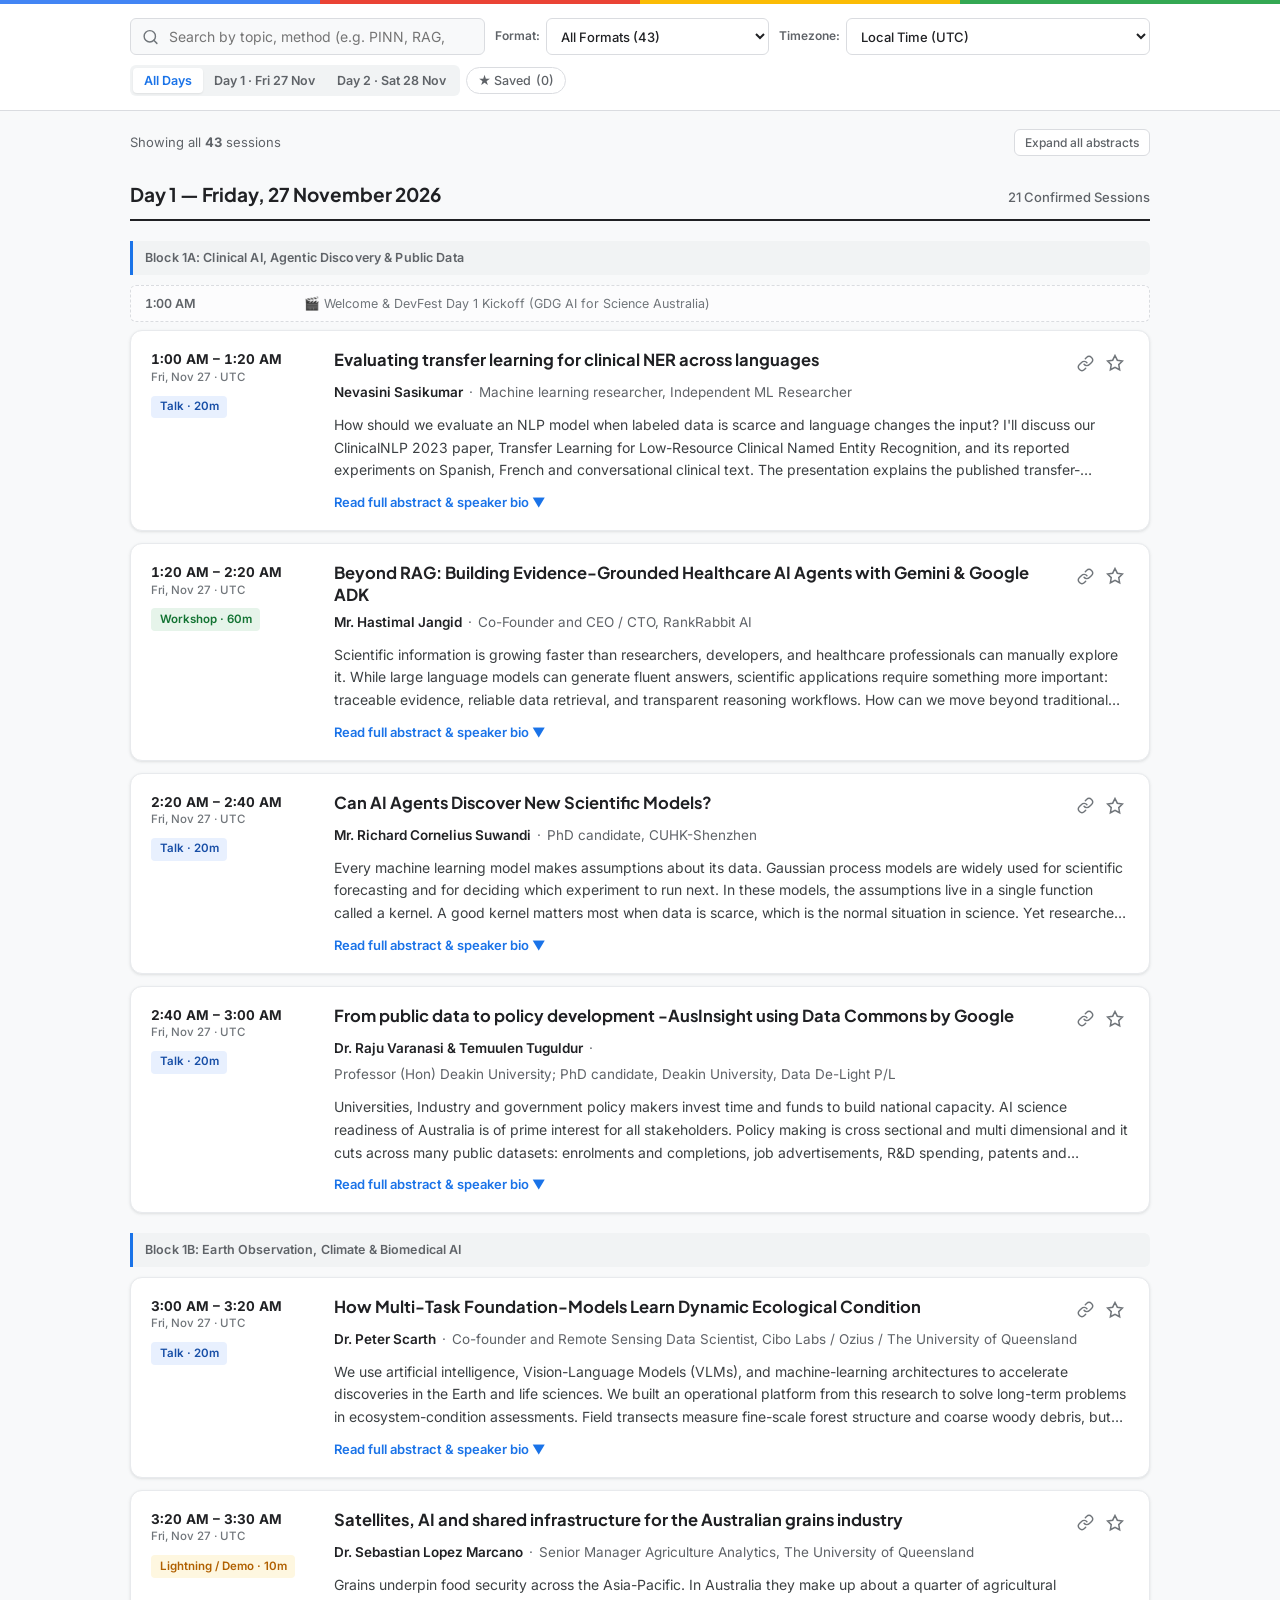
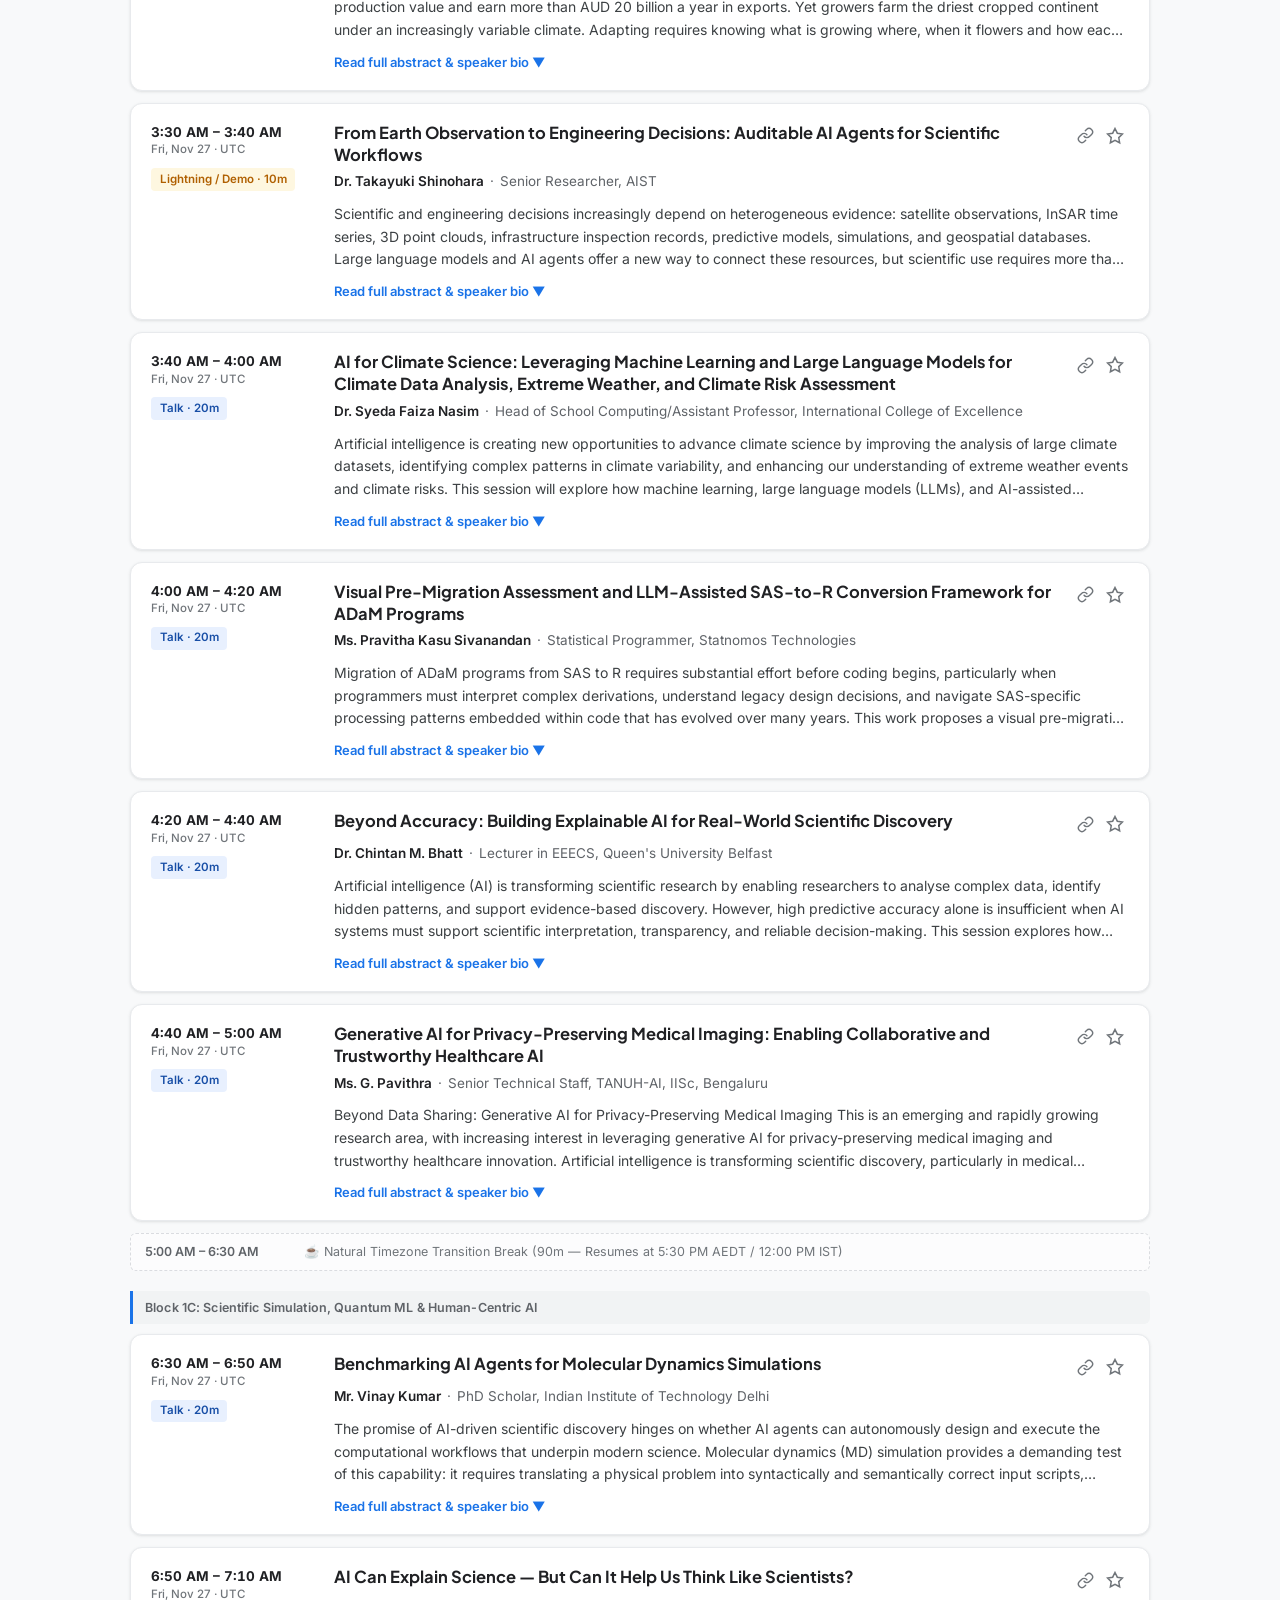
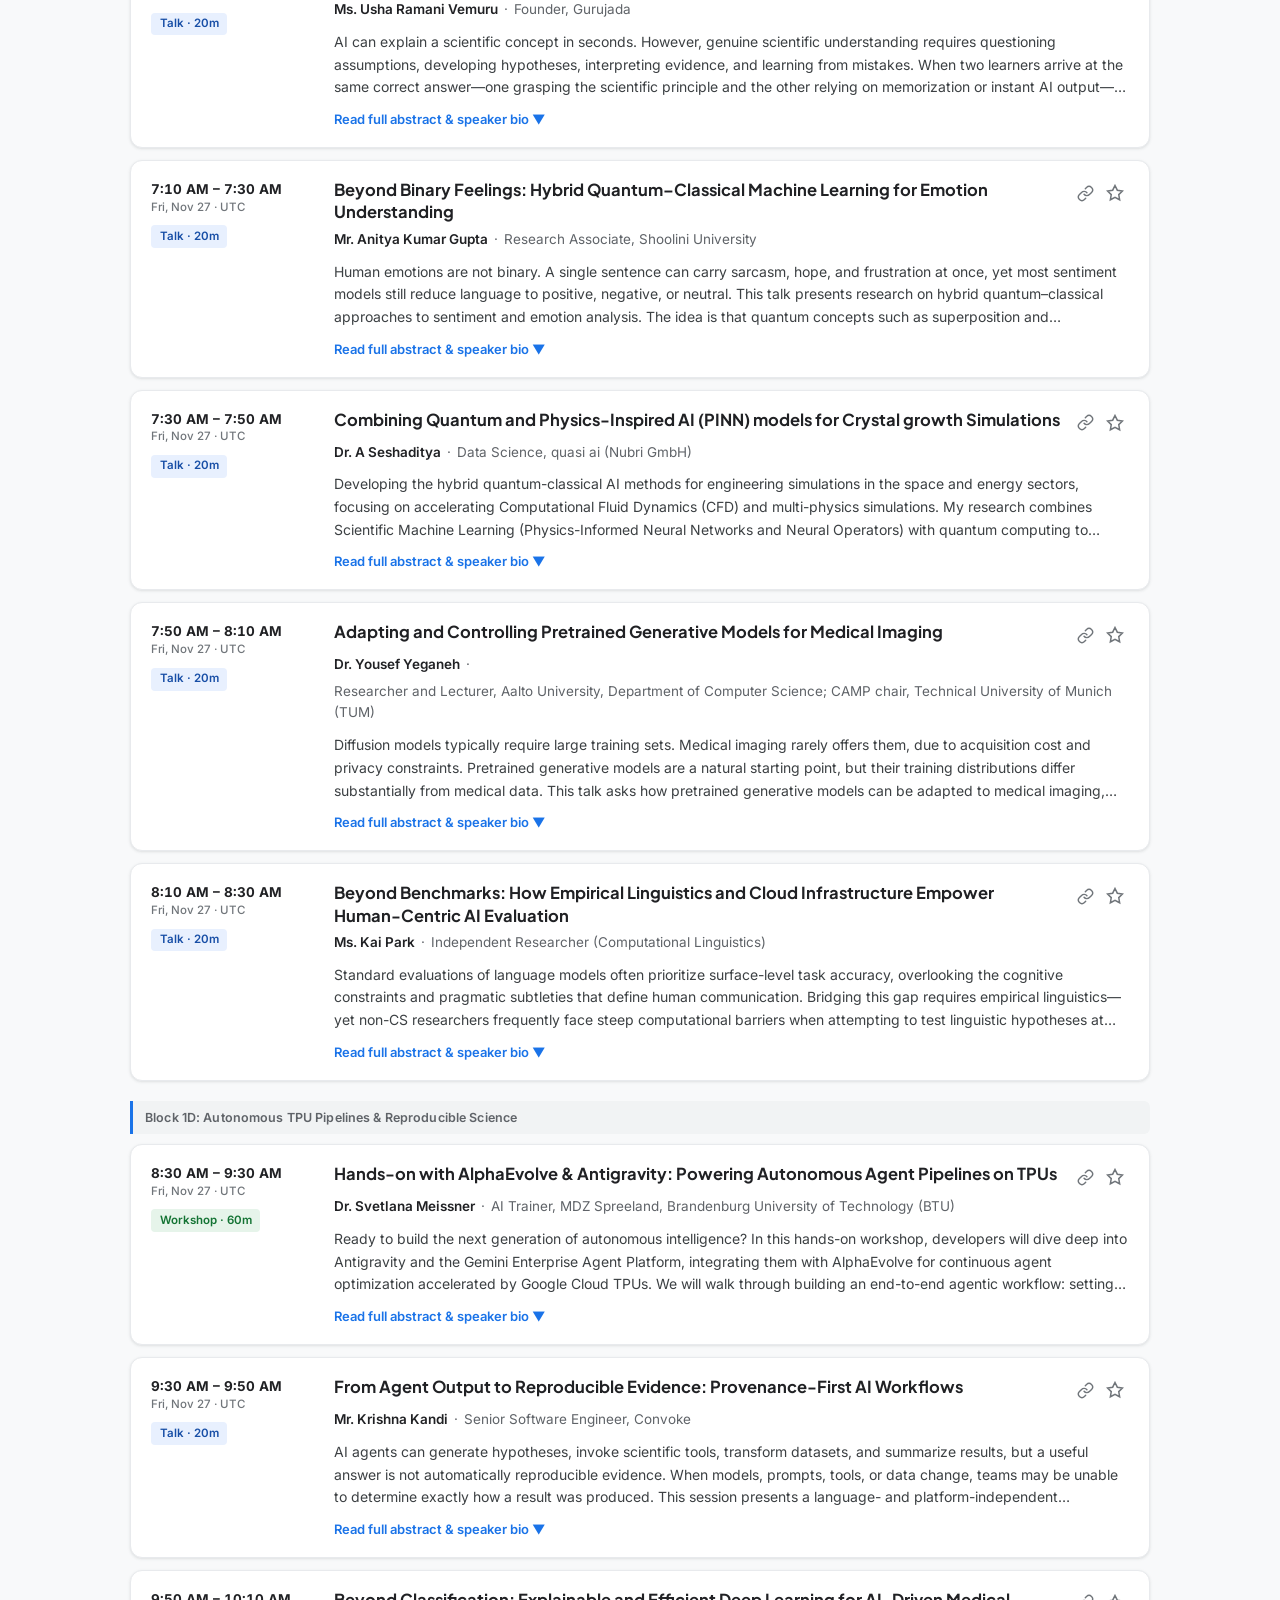
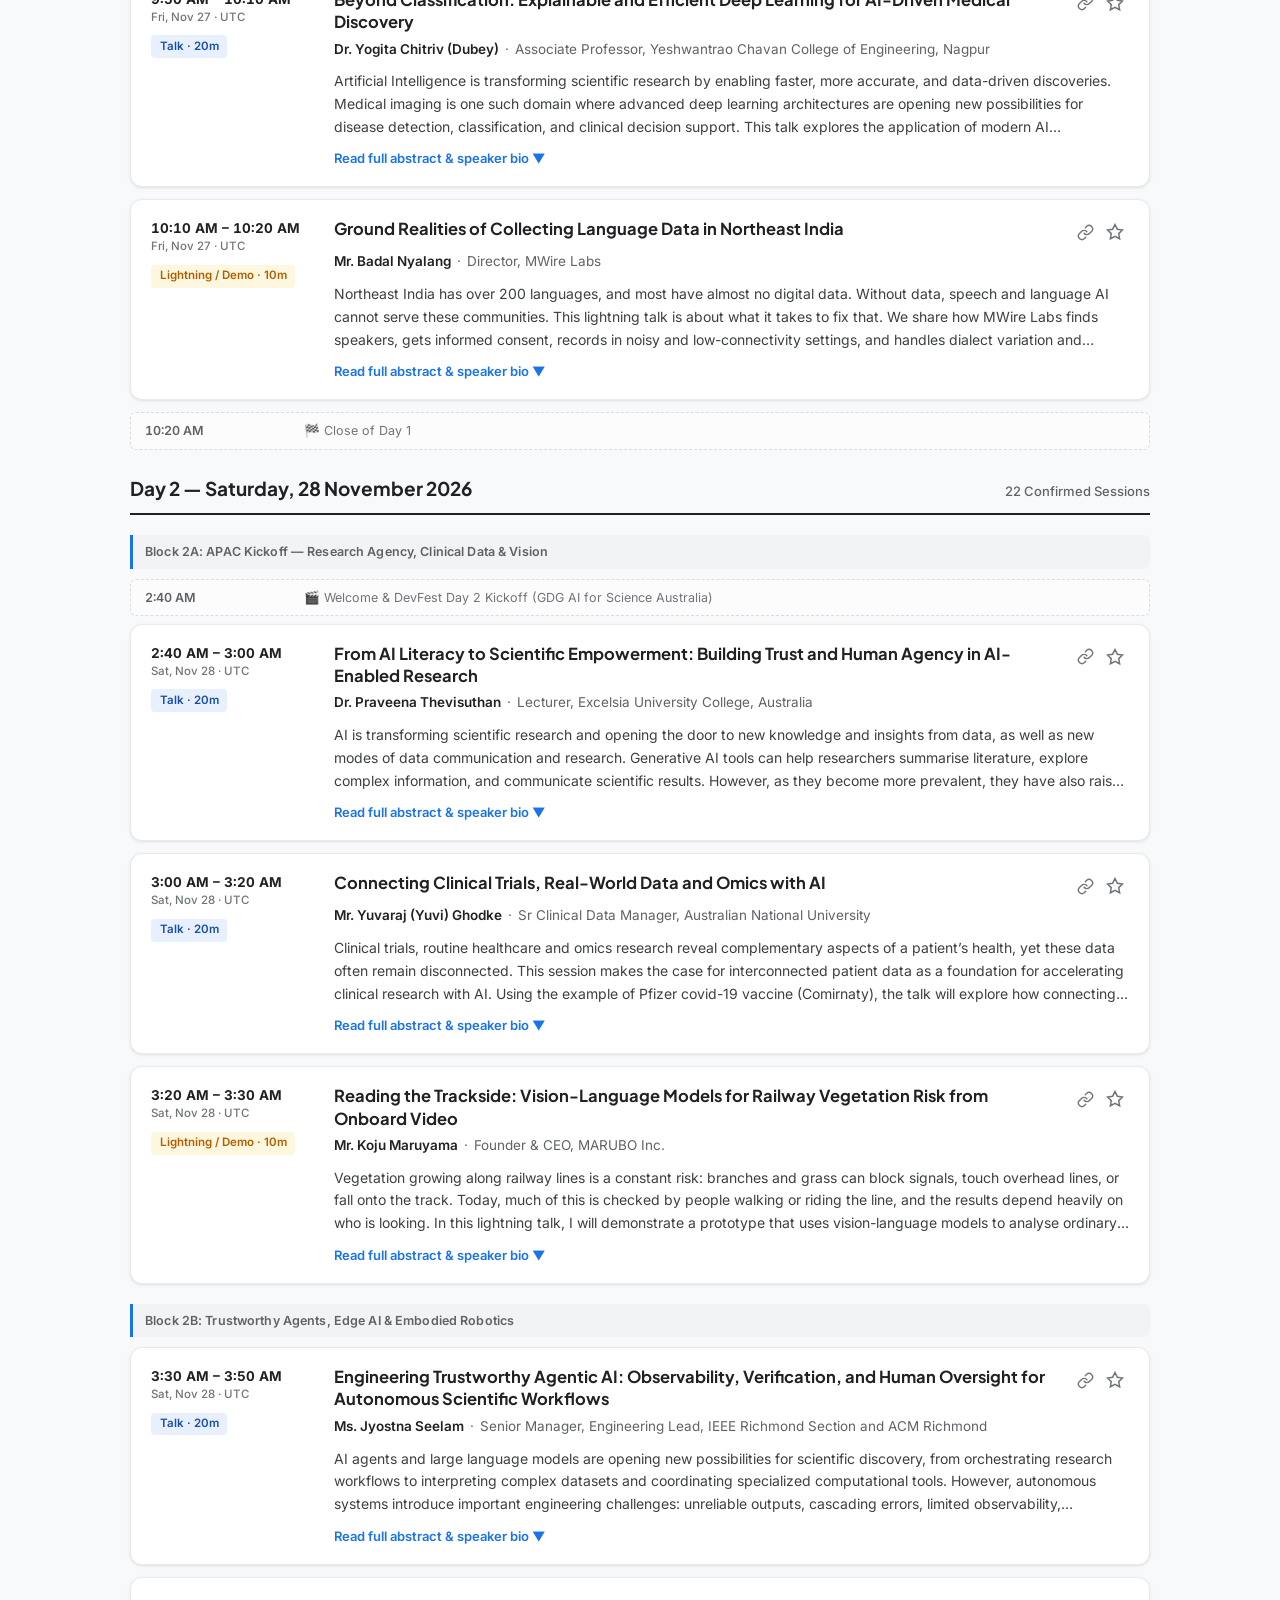
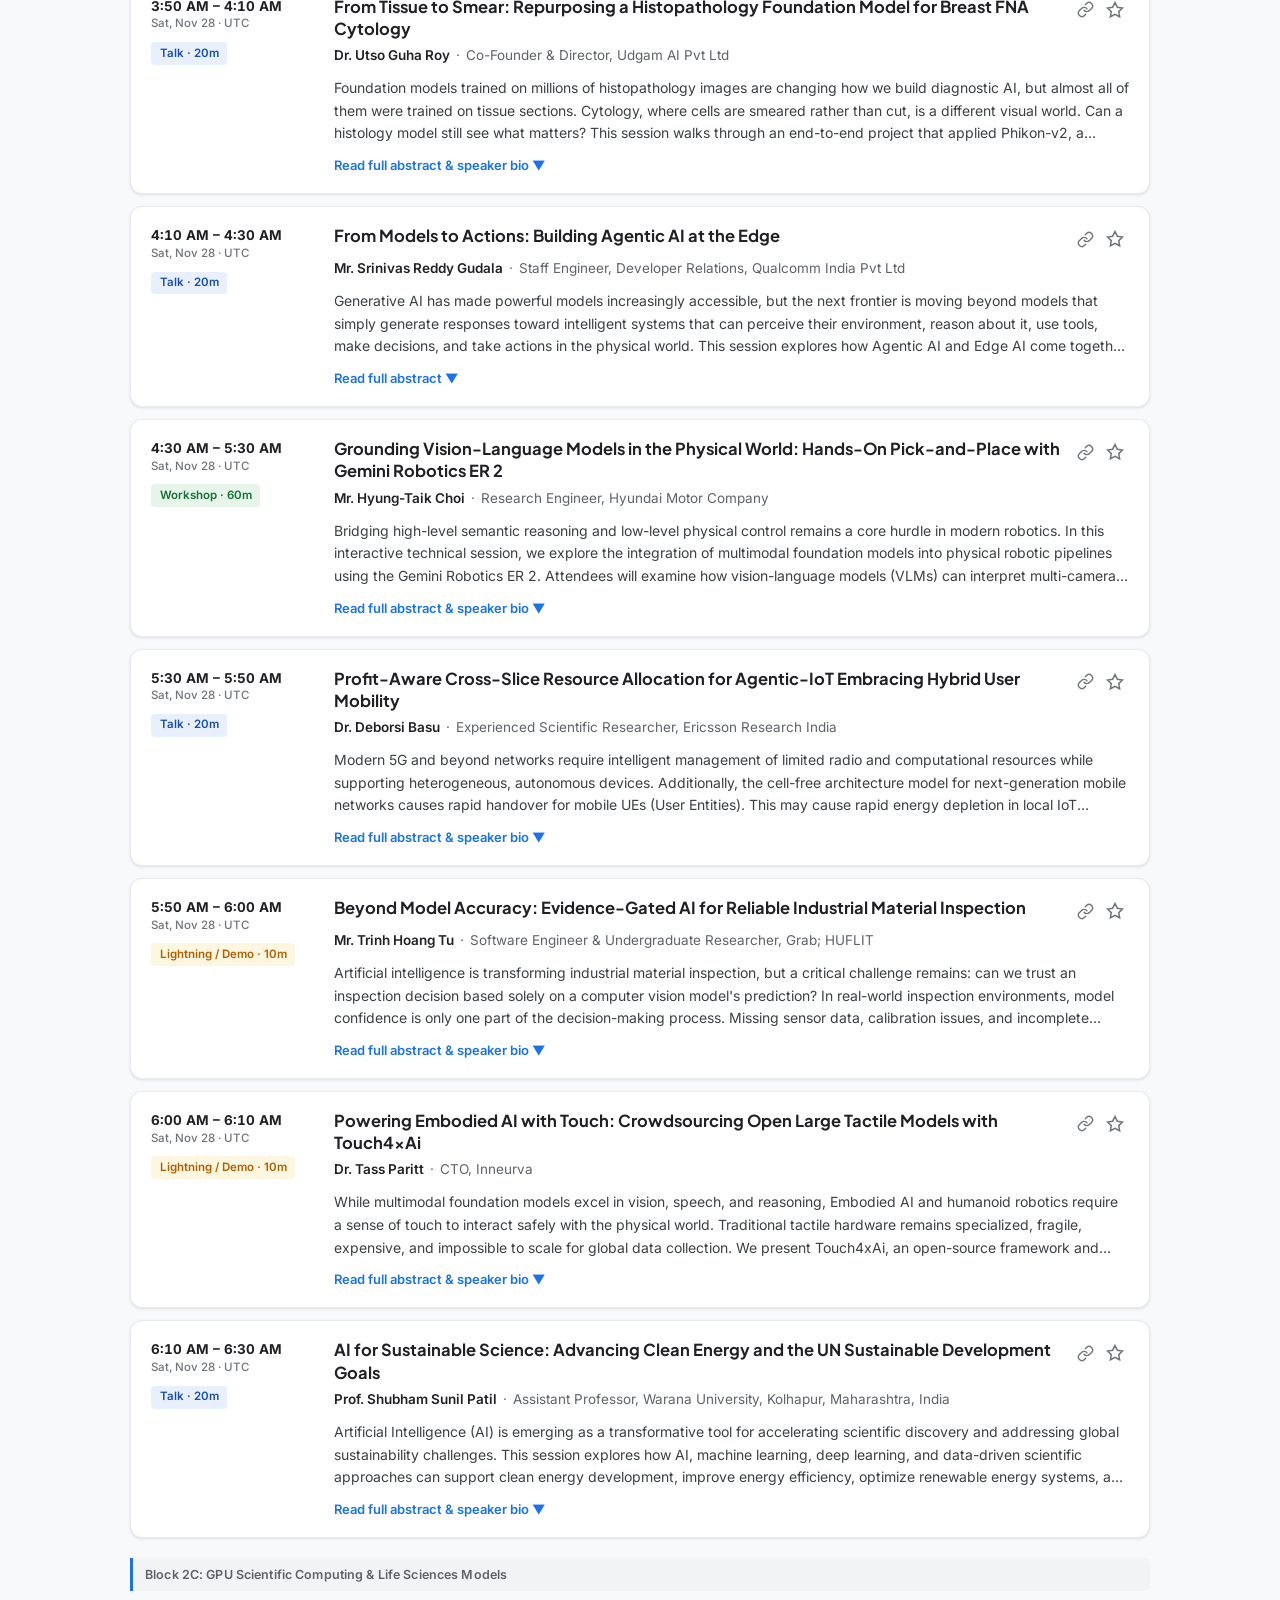
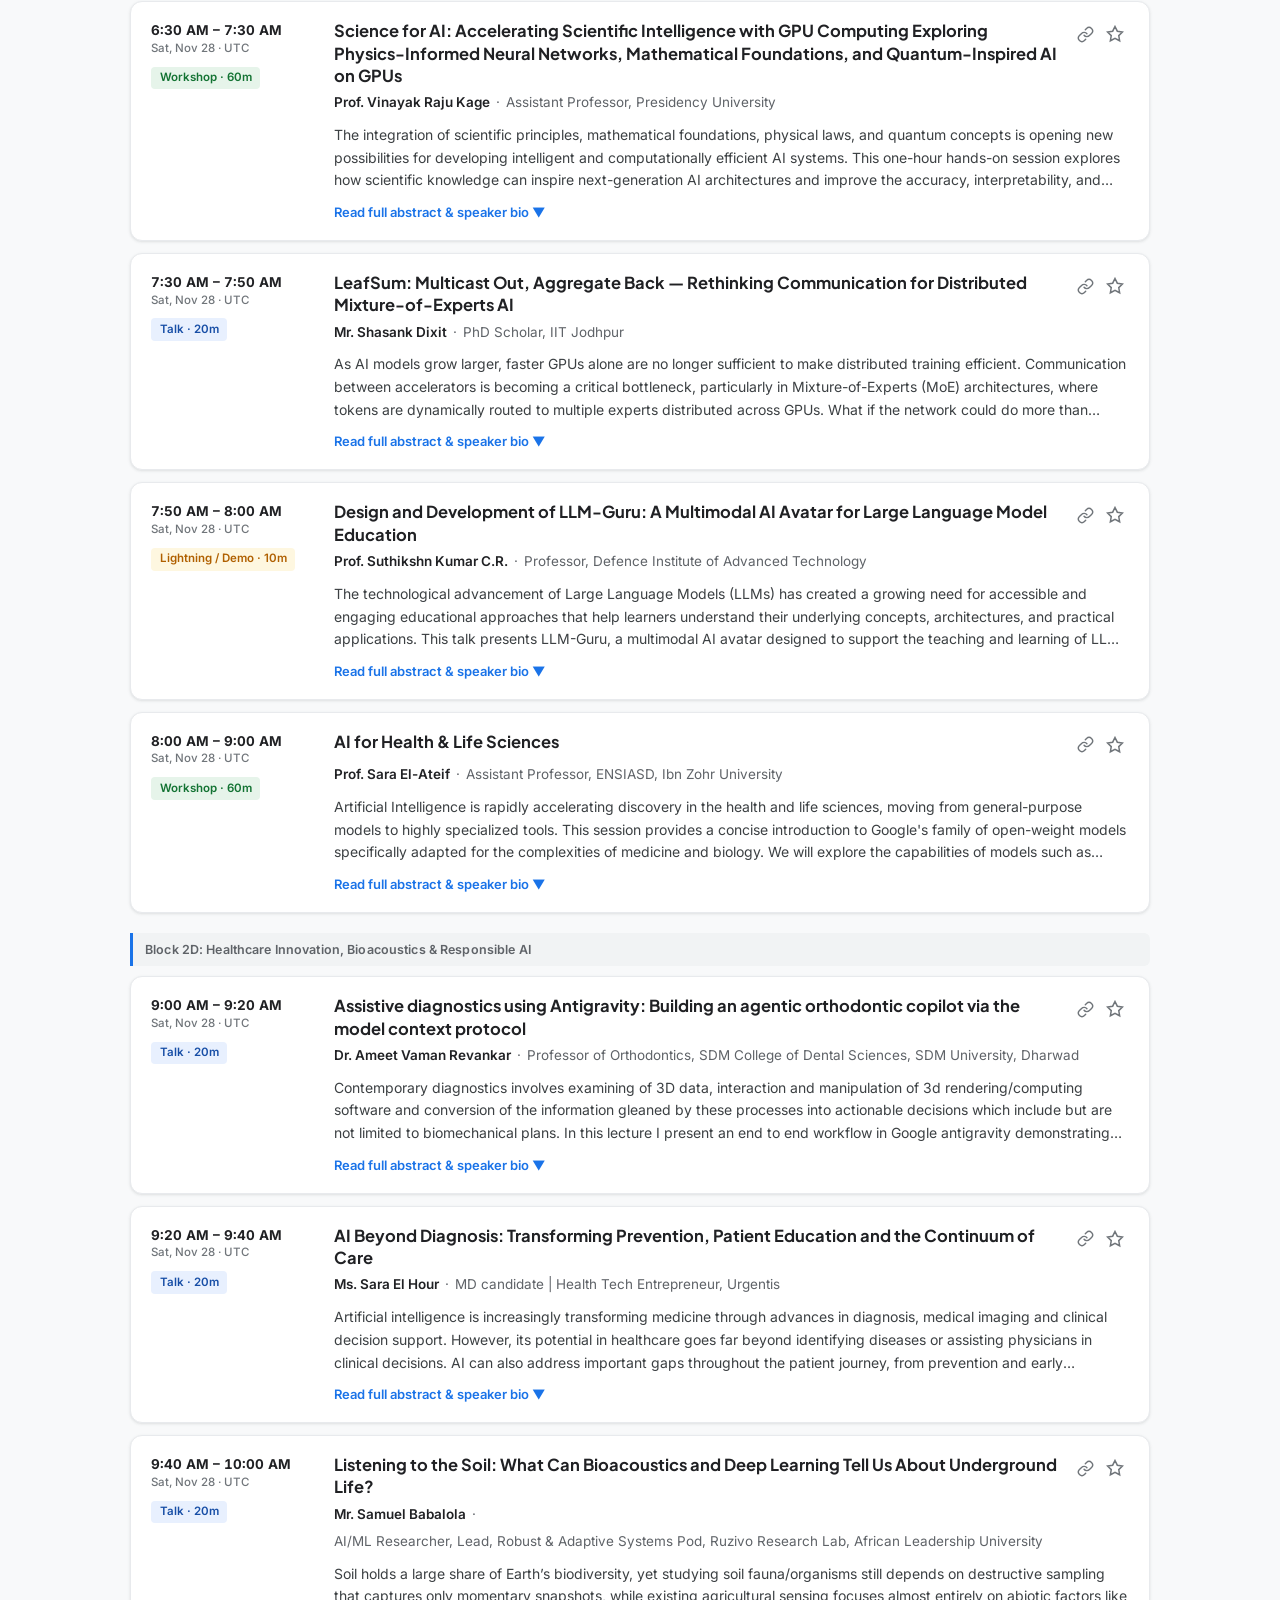
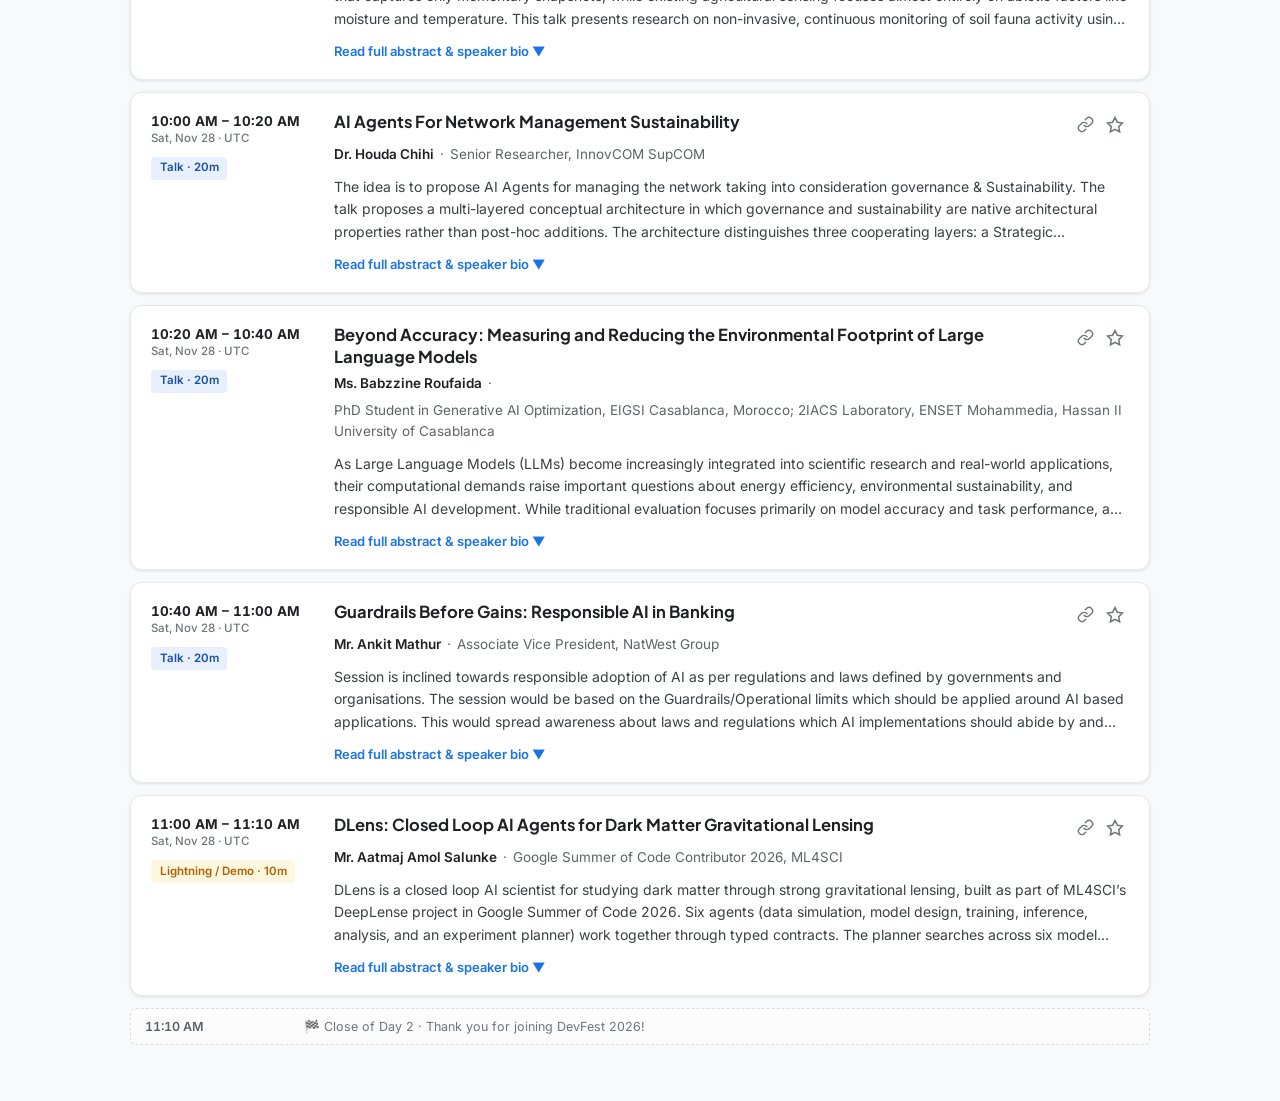
==== commit 3ba097ff: "Added shareable links" ====
--- a/index.html
+++ b/index.html
@@ -436,12 +436,18 @@
       padding: 18px 20px;
       margin-bottom: 12px;
       box-shadow: var(--shadow-sm);
+      scroll-margin-top: 120px;
       transition: box-shadow 0.18s ease, border-color 0.18s ease;
     }
 
     .session-card:hover {
       box-shadow: var(--shadow-hover);
       border-color: var(--border-light);
+    }
+
+    .session-card.targeted {
+      border-color: var(--google-blue);
+      box-shadow: 0 0 0 2px rgba(26, 115, 232, 0.18), var(--shadow-hover);
     }
 
     .session-card.bookmarked {
@@ -533,6 +539,14 @@
       color: var(--google-blue);
     }
 
+    .card-top-actions {
+      display: inline-flex;
+      align-items: center;
+      gap: 2px;
+      flex-shrink: 0;
+    }
+
+    .link-btn,
     .bookmark-btn {
       background: transparent;
       border: 1px solid transparent;
@@ -545,6 +559,25 @@
       display: inline-flex;
       align-items: center;
       justify-content: center;
+      text-decoration: none;
+    }
+
+    .link-btn:hover {
+      background: var(--bg-subtle);
+      color: var(--google-blue);
+    }
+
+    .link-btn.active {
+      color: var(--google-blue);
+    }
+
+    .link-btn.copied {
+      color: var(--google-green-text);
+      background: var(--google-green-tint);
+      font-size: 11.5px;
+      font-weight: 600;
+      gap: 3px;
+      padding: 3px 7px;
     }
 
     .bookmark-btn:hover {
@@ -880,7 +913,7 @@
   </main>
 
   <script>
-    const PROGRAM_ITEMS = [{"kind": "open", "day": 1, "block": "Block 1A: Clinical AI, Agentic Discovery & Public Data", "startUtc": "2026-11-27T01:00:00Z", "endUtc": "2026-11-27T01:00:00Z", "aedt": "12:00 PM", "jst": "10:00 AM", "ist": "6:30 AM", "mins": 0, "title": "Welcome & DevFest Day 1 Kickoff (GDG AI for Science Australia)"}, {"id": "s01", "kind": "session", "day": 1, "block": "Block 1A: Clinical AI, Agentic Discovery & Public Data", "startUtc": "2026-11-27T01:00:00Z", "endUtc": "2026-11-27T01:20:00Z", "aedt": "12:00 PM - 12:20 PM", "jst": "10:00 AM - 10:20 AM", "ist": "6:30 AM - 6:50 AM", "mins": 20, "format": "Talk", "speaker": "Nevasini Sasikumar", "designation": "Machine learning researcher", "affiliation": "Independent ML Researcher", "title": "Evaluating transfer learning for clinical NER across languages", "tracks": ["AI → Science"], "abstract": "How should we evaluate an NLP model when labeled data is scarce and language changes the input? I'll discuss our ClinicalNLP 2023 paper, Transfer Learning for Low-Resource Clinical Named Entity Recognition, and its reported experiments on Spanish, French and conversational clinical text. The presentation explains the published transfer-learning workflow and the evidence behind the reported F1 comparisons.\n\nWe'll introduce entity-span labeling with clearly marked teaching examples, then examine what an entity match means, how translation affects annotation alignment, and which training and test conditions need to stay comparable. Attendees will leave with questions they can use to interpret low-resource NLP results and plan follow-up checks. This is a discussion of published research with teaching examples; it does not present a clinical deployment or a new replication.\n\nPaper: https://aclanthology.org/2023.clinicalnlp-1.53/", "bio": "Nevasini Sasikumar holds an M.S. in Data Science from UC San Diego. Her research interests include NLP, computer vision and AI evaluation. She is first author of the ClinicalNLP 2023 paper Transfer Learning for Low-Resource Clinical Named Entity Recognition and served as a judge at TreeHacks 2026. Her proposed session discusses the published research and the evidence needed to interpret low-resource NLP results.", "resourceLinks": [{"url": "https://aclanthology.org/2023.clinicalnlp-1.53/", "label": "Website"}], "speakerLinks": [{"url": "https://www.linkedin.com/in/nevasini-sasikumar/", "label": "LinkedIn"}, {"url": "https://github.com/nevasini", "label": "GitHub"}]}, {"id": "s02", "kind": "session", "day": 1, "block": "Block 1A: Clinical AI, Agentic Discovery & Public Data", "startUtc": "2026-11-27T01:20:00Z", "endUtc": "2026-11-27T02:20:00Z", "aedt": "12:20 PM - 1:20 PM", "jst": "10:20 AM - 11:20 AM", "ist": "6:50 AM - 7:50 AM", "mins": 60, "format": "Workshop", "speaker": "Mr. Hastimal Jangid", "designation": "Co-Founder and CEO / CTO", "affiliation": "RankRabbit AI", "title": "Beyond RAG: Building Evidence-Grounded Healthcare AI Agents with Gemini & Google ADK", "tracks": ["AI → Science", "Science → AI", "DeepTech & Quantum", "SciComm & Policy"], "abstract": "Scientific information is growing faster than researchers, developers, and healthcare professionals can manually explore it. While large language models can generate fluent answers, scientific applications require something more important: traceable evidence, reliable data retrieval, and transparent reasoning workflows.\n\nHow can we move beyond traditional Retrieval-Augmented Generation (RAG) toward AI agents that retrieve scientific information, coordinate tools, and produce responses grounded in verifiable sources?\n\nIn this technical session, I will demonstrate an open-source healthcare discovery platform built using Google's Gemini, Agent Development Kit (ADK), and publicly available healthcare and biomedical information sources.\n\nThrough a practical scenario—a parent searching for pediatric dentists for an anxious child—we will examine how an agentic workflow interprets a complex question, generates targeted retrieval tasks, queries healthcare provider information from NPPES and biomedical literature from PubMed, and organizes findings into an evidence-supported response.\n\nWe will explore the architecture behind multi-step retrieval, tool orchestration, query decomposition, source attribution, and handling incomplete or conflicting information.\n\nImportantly, we will discuss the distinction between retrieving scientific evidence and validating a scientific claim, including hallucination risks, limitations of public datasets, and the need for human evaluation.\n\nThe session will include a live demonstration, an architecture walkthrough, and practical engineering lessons from developing the open-source platform.\n\n**Attendees will learn:**\n- How agentic retrieval differs from traditional RAG.\n- How to orchestrate evidence retrieval using Gemini and Google ADK.\n- How to integrate public biomedical and healthcare datasets.\n- How to design traceable, source-grounded AI outputs.\n- How to evaluate limitations and reliability in scientific AI workflows.\n- How to build reproducible, open-source AI for Science applications.\n\nThis session connects scientific information access with practical agentic AI engineering, helping developers and researchers build systems that are more transparent, reproducible, and evidence-aware.\n\nGitHub: https://github.com/hastimal/gemini-healthcare-agentic-platform", "bio": "Hastimal Jangid is a Cloud and AI Architect, IEEE Senior Member, AWS Golden Jacket recipient, technical speaker, open-source contributor, and Co-founder of RankRabbit AI, specializing in production-grade Agentic AI and cloud-native technologies.\n\nHe holds **12× Google Cloud certifications, 28+ Google Cloud Skills Boost badges, and 60+ professional and technical certifications** across Google Cloud, AWS, Microsoft Azure, Kubernetes, AI, and other emerging technologies.\n\nHis technical expertise includes Gemini, Google Agent Development Kit (ADK), Google Cloud, Retrieval-Augmented Generation (RAG), multi-agent systems, evidence-grounded AI, and cloud-native AI infrastructure.\n\nHe has delivered technical talks and hands-on workshops for Google Developer Groups and universities, covering Gemini-powered AI search, private AI agents using Gemma and Ollama, and production-grade AI applications. His contributions also include a healthcare AI research poster on evidence-grounded healthcare discovery using Google technologies.\n\nThrough open-source projects, technical publications, and community education, he focuses on making advanced AI technologies practical, reproducible, and accessible to developers and researchers.\n\n**GitHub:** https://github.com/hastimal\n\n**LinkedIn:** https://www.linkedin.com/in/hastimaljangid/", "resourceLinks": [{"url": "https://github.com/hastimal/gemini-healthcare-agentic-platform", "label": "GitHub"}], "speakerLinks": [{"url": "https://hastimal.github.io", "label": "Website"}, {"url": "https://github.com/hastimal", "label": "GitHub"}, {"url": "https://www.linkedin.com/in/hastimaljangid/", "label": "LinkedIn"}]}, {"id": "s03", "kind": "session", "day": 1, "block": "Block 1A: Clinical AI, Agentic Discovery & Public Data", "startUtc": "2026-11-27T02:20:00Z", "endUtc": "2026-11-27T02:40:00Z", "aedt": "1:20 PM - 1:40 PM", "jst": "11:20 AM - 11:40 AM", "ist": "7:50 AM - 8:10 AM", "mins": 20, "format": "Talk", "speaker": "Mr. Richard Cornelius Suwandi", "designation": "PhD candidate", "affiliation": "CUHK-Shenzhen", "title": "Can AI Agents Discover New Scientific Models?", "tracks": ["AI → Science"], "abstract": "Every machine learning model makes assumptions about its data. Gaussian process models are widely used for scientific forecasting and for deciding which experiment to run next. In these models, the assumptions live in a single function called a kernel. A good kernel matters most when data is scarce, which is the normal situation in science. Yet researchers still mostly choose one from a short list of textbook options.\n\nIn this talk I'll present Kernel Autoresearch (Kernaut), a system where AI coding agents invent new kernels as short Python programs. The hard part is validity, a kernel must satisfy mathematical conditions that no finite set of tests can confirm. In our stress tests, 22 to 58% of LLM-written kernels that passed numerical checks broke when we ran them at other scales or dimensions. I'll explain how Kernaut avoids this. The agent writes only one piece of the kernel, and trusted code assembles the rest in a way that guarantees the result is valid. An archive keeps the best kernels that behave in different ways, and a novelty check stops agents from rediscovering textbook kernels under new names.\n\nI'll walk through two scientific case studies. In enzyme kinetics, kernels discovered from ten known rate laws predict five unseen reaction mechanisms with almost half the error of a carefully tuned standard kernel. In glucose forecasting for simulated type 1 diabetes patients, a discovered kernel learns a delayed response to meals and an insulin effect that lasts about two hours. When only two training episodes per patient are available, discovered kernels cut forecast error by 38 to 67%. Each kernel is a short program, so we can read it, explain it and improve it by hand. I'll close with what this means for AI systems that propose scientific models we can verify and understand.\n\nThis is joint work with Feng Yin (CUHK-Shenzhen) and Kevin Murphy (UBC, Google DeepMind).\n\nPaper: https://arxiv.org/abs/2610.10394\nCode: https://github.com/richardcsuwandi/kernaut\nProject page: https://richardcsuwandi.github.io/kernaut/", "bio": "I'm a PhD candidate at the School of Artificial Intelligence, The Chinese University of Hong Kong, Shenzhen. I work on AI systems that help with scientific discovery. I want to understand how AI agents can discover new algorithms and models that scientists can actually verify, and how models can adapt their assumptions when experiments are expensive and data is scarce. My latest project, Kernel Autoresearch, is an autoresearch system that discovers interpretable models for open-ended scientific problems. Before that I built CAKE, which uses LLMs to design models for Bayesian optimization, the method behind many automated experiment and materials design pipelines. That work appeared at NeurIPS 2025. Beyond research, I co-founded the Institute for AI-Driven Discovery of Algorithms (AIDDA), a community and research network for AI-driven research systems. I previously led the AI4Science community at alphaXiv.", "resourceLinks": [{"url": "https://arxiv.org/abs/2610.10394", "label": "arXiv"}, {"url": "https://github.com/richardcsuwandi/kernaut", "label": "GitHub"}, {"url": "https://richardcsuwandi.github.io/kernaut/", "label": "Website"}], "speakerLinks": [{"url": "https://richardcsuwandi.github.io/", "label": "Website"}, {"url": "https://www.linkedin.com/in/richardcsuwandi/", "label": "LinkedIn"}, {"url": "https://twitter.com/richardcsuwandi", "label": "Website"}, {"url": "https://scholar.google.com/citations?user=28o0CkgAAAAJ", "label": "Google Scholar"}]}, {"id": "s04", "kind": "session", "day": 1, "block": "Block 1A: Clinical AI, Agentic Discovery & Public Data", "startUtc": "2026-11-27T02:40:00Z", "endUtc": "2026-11-27T03:00:00Z", "aedt": "1:40 PM - 2:00 PM", "jst": "11:40 AM - 12:00 PM", "ist": "8:10 AM - 8:30 AM", "mins": 20, "format": "Talk", "speaker": "Dr. Raju Varanasi & Temuulen Tuguldur", "designation": "Professor (Hon) Deakin University; PhD candidate, Deakin University", "affiliation": "Data De-Light P/L", "title": "From public data to policy development -AusInsight using Data Commons by Google", "tracks": ["SciComm & Policy"], "abstract": "Universities, Industry and government policy makers invest time and funds to build national capacity. AI science readiness of Australia is of prime interest for all stakeholders. Policy making is cross sectional and multi dimensional and it cuts across many public datasets: enrolments and completions, job advertisements, R&D spending, patents and graduate outcomes. \nThe data is public, but it sits with different publishers in different formats, and joining it can take weeks before any analysis starts. General-purpose AI chat tools do not solve this on their own: they can guess numbers and rarely show where a figure came from.\n\nAusInsight is a Data Commons instance built for the Australian Council of Deans of Science (ACDS) and presented at its satellite workshop at ANU, Canberra, on 26 October 2026. The Google Data Commons team built the instance, the web application and the natural-language data agent. Data Delight shaped the use cases and research questions, selected and sourced the public Australian data (Department of Education, Jobs and Skills Australia, ABS and others), and designed the storylines and pages. \n\nThe Australian data is joined with international indicators already available in Data Commons by Google. In this session we will show, live the instance, and how each indicator traces back to its source data and method; the data agent answering plain-English questions with charts and cited sources; two use cases. AI Science Readiness benchmarks Australia's STEM graduates, R&D spending and AI patents against peer countries. Competency Lag compares the supply of STEM graduates by field with labour-market demand. Its results are preliminary and illustrative: for example, science and IT graduates see the fewest job advertisements per new graduate of any field. \n\nWe frame this as a question of opportunity (how to create demand for a skilled pool), not a judgement on graduates or a causal claim.\n\nThe takeaway is practical: what it takes for a faculty, university or agency to stand up its own instance. Start from the questions, source and document the data, join local data with public data, test the agent before it meets an audience, and plan for long-term ownership. We will share what we learned taking a prototype from idea to live demo in about four weeks.\n\n\nLinks: Data Commons by Google, https://datacommons.org · Building your own instance, https://docs.datacommons.org/custom_dc/ · Data Delight, https://datadelight.org", "bio": "The first ever use cases based on Data Commons by Google and Australian datasets have been leveraged to demonstrate Australia's Science Readiness Index and Competency Lag  which have been demonstrated at the Australian Deans of Science Summit in October 2026 (Oct 26–28, 2026) with great success.\n\nDr. Raju Varanasi is the founder and director of Data Delight, an Australian data and AI consultancy for education, and has been a data and AI consultant to Google for Education since January 2024. He is also a Professor (Hon) at Deakin Business School. He works with education ministries and with university and school leaders on turning public and institutional data into evidence for decisions. \n\nMost recently he led Data Delight's contribution to AusInsight, a Data Commons instance for the Australian Council of Deans of Science, built with the Google Data Commons team. Before founding Data Delight he led the analytics transformation of the Parramatta Catholic school system in Sydney (80 schools, 43,000 students), including models that predicted senior school results a year ahead. He holds a PhD in Education from the University of Newcastle and a B.Tech in Chemical Engineering from IIT Delhi.\n\nCo-speaker: Temuulen Tuguldur is a PhD candidate at Deakin University, researching the governability of AI agents. Temuulen led Data Delight's data sourcing, storylines and page design for AusInsight and presented its Competency Lag use case at ACDS. Temuulen brings over eight years in data science and digital infrastructure, including national education data systems on Google Cloud.", "resourceLinks": [{"url": "https://datacommons.org", "label": "Website"}, {"url": "https://docs.datacommons.org/custom_dc/", "label": "Website"}, {"url": "https://datadelight.org", "label": "Website"}], "speakerLinks": [{"url": "https://www.datadelight.org", "label": "Website"}]}, {"id": "s05", "kind": "session", "day": 1, "block": "Block 1B: Earth Observation, Climate & Biomedical AI", "startUtc": "2026-11-27T03:00:00Z", "endUtc": "2026-11-27T03:20:00Z", "aedt": "2:00 PM - 2:20 PM", "jst": "12:00 PM - 12:20 PM", "ist": "8:30 AM - 8:50 AM", "mins": 20, "format": "Talk", "speaker": "Dr. Peter Scarth", "designation": "Co-founder and Remote Sensing Data Scientist", "affiliation": "Cibo Labs / Ozius / The University of Queensland", "title": "How Multi-Task Foundation-Models Learn Dynamic Ecological Condition", "tracks": ["AI → Science", "DeepTech & Quantum"], "abstract": "We use artificial intelligence, Vision-Language Models (VLMs), and machine-learning architectures to accelerate discoveries in the Earth and life sciences. We built an operational  platform from this research to solve long-term problems in ecosystem-condition assessments. Field transects measure fine-scale forest structure and coarse woody debris, but high costs limit their spatial extent. Continental satellite models cover large areas, but they compress the dynamic range of condition scores. They often give high scores to fertilised exotic pastures and give low scores to treeless natural ecosystems.\n\nOur platform combines five ecological and pastoral frameworks into one deep neural network. We process 40 m pixels with 64-dimensional embeddings from the Google DeepMind Alpha Earth Foundation model. We also calculate a cosine-similarity index from reference benchmarks across all 384 subregions of the Interim Biogeographic Regionalisation for Australia (IBRA). We trained this five-task network on 4.43 million records across all 87 Australian IBRA bioregions. A 2-layer shared trunk collects biological, structural, and spectral signals into one 384-dimensional representation of vegetation condition. The platform monitors five primary condition metrics. These metrics include tree canopy structure and woody debris for Queensland Spatial BioCondition, and fractional cover persistence for continental habitat condition. The model also monitors regional climax benchmark fidelity, floristic nativity from native plant species fractions, and pastoral pasture condition with four class probabilities. This shared trunk enables cross-task learning between forest biomass, cover persistence, and plant taxonomy. Four 64-dimensional sub-heads then convert this shared condition state into specific regulatory scores without cross-task errors. To expand our ground-truth data in remote rangelands, we combined 5,942 paddock photo-assessments from the LandLens VLM application with 2,009 agronomist transects. An automated supervisor script managed 201 trials of 5-fold spatial cross-validation on an NVIDIA A100 GPU. We scaled all losses to correct gradient mismatches, and spatio-temporal stratified sampling removed a significant dry-season bias in rangelands and croplands. We added 201,940 botanical plots and 108,404 non-native control sites to separate climax maturity from species nativity. Cumulative Ordinal Regression (CORN) calculates continuous pasture scores and four exact class probabilities that sum to 100%.\n\nThe platform processes 4.80 billion land pixels across Australia in 66 minutes on one NVIDIA A100 GPU. Independent spatial tests confirm high accuracy across all five predicted layers. Head 1 predicts Spatial BioCondition with a mean absolute error of 13.4 points and a weighted F1-score of 0.65. Head 2 predicts continental habitat condition with a balanced cross-validation loss of 12.8 points. Head 3 identifies undisturbed benchmark climax ecosystems with a binary cross-entropy loss of 0.369. Head 4 predicts floristic nativity and continuous ecosystem condition with 95.5% validation accuracy, correctly detecting 85.6% of non-native negative controls. Head 5 uses Cumulative Ordinal Regression to predict rangeland pasture condition with 0.817 QWK for the primary pasture component and exact multiclass accuracy  of 65.2% across 7,951 field and VLM ground-truth sites. These outputs directly support the Queensland Vegetation Management Act, Accounting for Nature accounts, UN SEEA-EA accounts, and the Australian Beef Sustainability Framework.\n\nFuture work building on this framework is proposed to combine cognitive linguistics enabled by LLMs, foundation-model interpretability, and spatial ecology to reframe how AI models represent condition. Standard environmental accounting treats nature as a passive object and reduces condition to static inventories. In contrast, verb-driven First Nations languages describe the landscape as an active network of continuous processes. We will use this relational grammar to model dynamic cycles of disturbance and recovery rather than rigid polygons. For example, our models will represent a savanna as an ongoing cycle of burning, resting, and regenerating. We will also assess multi-model embeddings to track multi-scale structural change and subtle bush encroachment. By framing condition this way, as an active living process, we create a cognitive guardrail against simple commodification and support reciprocal land stewardship.", "bio": "Peter Scarth is a remote sensing scientist, co-founder at Cibo Labs, and director at Ozius. He has more than 25 years of experience in Earth observation and environmental modelling across Australia. He developed national algorithms for Landsat and Sentinel-2 fractional groundcover, foliage projective cover, and structural vegetation classification. His work supports the Queensland Statewide Landcover and Trees Study and the Australian Beef Sustainability Framework. Currently, he uses satellite foundation models, multi-task deep neural networks, and vision-language models to measure natural capital and habitat condition across continental Australia.", "resourceLinks": [], "speakerLinks": [{"url": "https://www.cibolabs.com.au", "label": "Website"}, {"url": "https://www.ozius.com.au", "label": "Website"}, {"url": "https://github.com/petescarth", "label": "GitHub"}, {"url": "https://www.linkedin.com/in/petescarth/", "label": "LinkedIn"}]}, {"id": "s06", "kind": "session", "day": 1, "block": "Block 1B: Earth Observation, Climate & Biomedical AI", "startUtc": "2026-11-27T03:20:00Z", "endUtc": "2026-11-27T03:30:00Z", "aedt": "2:20 PM - 2:30 PM", "jst": "12:20 PM - 12:30 PM", "ist": "8:50 AM - 9:00 AM", "mins": 10, "format": "Lightning / Demo", "speaker": "Dr. Sebastian Lopez Marcano", "designation": "Senior Manager Agriculture Analytics", "affiliation": "The University of Queensland", "title": "Satellites, AI and shared infrastructure for the Australian grains industry", "tracks": ["AI → Science"], "abstract": "Grains underpin food security across the Asia-Pacific. In Australia they make up about a quarter of agricultural production value and earn more than AUD 20 billion a year in exports. Yet growers farm the driest cropped continent under an increasingly variable climate. Adapting requires knowing what is growing where, when it flowers and how each season is tracking, across more than 20 million hectares. Analytics for the Australian Grains Industry (AAGI), a GRDC partnership with Curtin University, The University of Queensland and Adelaide University, is building the satellite, AI and data infrastructure to answer these questions at national scale.\n\nWe present three connected pieces of this work, each transferable to other crops and regions. First, we leverage geospatial foundation models, such as AlphaEarth Foundations Satellite Embeddings, with functional EO-AI-biophysical frameworks. Built on Google Earth Engine pipelines, these frameworks link satellite observations to interpretable crop traits such as crop type, flowering time and yield, so that predictions can be explained to and trusted by growers and agronomists. Second, we describe how AI-assisted development, paired with a gated expert review process, is helping AAGI produce high-quality packages and apps for growers, advisers and researchers. Finally, we demonstrate how these models and apps reach users through two portals: AAGIVerse, our open-source portal, and AAGIApps, an authenticated platform where each tool runs in its own container and serves users across seven partner organisations.", "bio": "I lead the design and development of AI-driven technologies for Australia’s productive sectors, including agriculture, aquaculture, and environment. My work focuses on scalable, interactive applications that support research and innovation through computer vision and data analytics. I’ve contributed and led national and international programs such as UQ-AAGI, UQ-APPN, FishID, EcoCommons (2026 Eureka Award Winner), and WildObs Australia, with support from Microsoft AI for Earth, the FAO, and the Gates Foundation.", "resourceLinks": [], "speakerLinks": [{"url": "https://www.linkedin.com/in/sebastianlopez-marcano", "label": "LinkedIn"}, {"url": "https://github.com/slopezmarcano", "label": "GitHub"}, {"url": "https://research-support.uq.edu.au/profile/15040/sebastian-lopez-marcano", "label": "Website"}]}, {"id": "s07", "kind": "session", "day": 1, "block": "Block 1B: Earth Observation, Climate & Biomedical AI", "startUtc": "2026-11-27T03:30:00Z", "endUtc": "2026-11-27T03:40:00Z", "aedt": "2:30 PM - 2:40 PM", "jst": "12:30 PM - 12:40 PM", "ist": "9:00 AM - 9:10 AM", "mins": 10, "format": "Lightning / Demo", "speaker": "Dr. Takayuki Shinohara", "designation": "Senior Researcher", "affiliation": "AIST", "title": "From Earth Observation to Engineering Decisions: Auditable AI Agents for Scientific Workflows", "tracks": ["AI → Science"], "abstract": "Scientific and engineering decisions increasingly depend on heterogeneous evidence: satellite observations, InSAR time series, 3D point clouds, infrastructure inspection records, predictive models, simulations, and geospatial databases. Large language models and AI agents offer a new way to connect these resources, but scientific use requires more than generating plausible answers. An AI system must retrieve the correct evidence, distinguish observations from predictions, respect physical and engineering constraints, expose uncertainty, and preserve provenance from source data to final decision.\n\nThis talk presents an auditable AI-agent architecture for connecting Earth observation and infrastructure science. I will use three classes of real research problems as case studies: reconstructing editable engineering models from 3D observations, forecasting infrastructure and environmental states from spatio-temporal data, and using tool-augmented AI agents to support infrastructure maintenance and disaster-related decisions.\n\nThe central design principle is to separate observations, learned models, external tools, verification, and decision-making rather than treating a large language model as a single autonomous decision maker. I will show how this separation helps detect practical failure modes such as stale observations, missing evidence, invalid infrastructure routes, inconsistent records, duplicated costs, and recommendations unsupported by the underlying data.\n\nThe session will also discuss how scientific agents can be evaluated through reproducible, failure-oriented benchmarks rather than answer accuracy alone. Examples will draw from our recent work on BridgeCode, Text2BridgeCAD, PS-InSAR forecasting, predictive bridge maintenance, and auditable urban infrastructure digital twins.\n\nThe broader goal is to show how agentic AI can serve as a traceable orchestration layer between scientific observations, domain models, engineering constraints, and human expertise.\n\nRepresentative publications and research software are available through my AIST profile, Google Scholar, and GitHub pages listed above.", "bio": "Takayuki Shinohara is a Senior Researcher at the National Institute of Advanced Industrial Science and Technology (AIST), Japan, working at the intersection of artificial intelligence, computer vision, Earth observation, and infrastructure engineering.\n\nHis research develops AI systems that transform heterogeneous scientific and engineering observations—including satellite imagery, InSAR time series, LiDAR and point clouds, inspection records, and geospatial data—into structured models and traceable decisions. His recent work includes BridgeCode and Text2BridgeCAD for generating editable bridge CAD/BIM models, LLM-based predictive bridge maintenance, PS-InSAR time-series forecasting, and auditable AI agents for infrastructure digital twins.\n\nHis broader research interest is in scientific AI systems that combine learned models with structured tools, physical and engineering constraints, provenance tracking, verification, and human oversight.", "resourceLinks": [], "speakerLinks": [{"url": "https://staff.aist.go.jp/shinohara.takayuki/", "label": "Website"}, {"url": "https://scholar.google.com/citations?hl=en&user=U7z9XykAAAAJ", "label": "Google Scholar"}, {"url": "https://www.linkedin.com/in/takayuki-shinohara-6b2223104/", "label": "LinkedIn"}, {"url": "https://github.com/shnhrtkyk", "label": "GitHub"}]}, {"id": "s08", "kind": "session", "day": 1, "block": "Block 1B: Earth Observation, Climate & Biomedical AI", "startUtc": "2026-11-27T03:40:00Z", "endUtc": "2026-11-27T04:00:00Z", "aedt": "2:40 PM - 3:00 PM", "jst": "12:40 PM - 1:00 PM", "ist": "9:10 AM - 9:30 AM", "mins": 20, "format": "Talk", "speaker": "Dr. Syeda Faiza Nasim", "designation": "Head of School Computing/Assistant Professor", "affiliation": "International College of Excellence", "title": "AI for Climate Science: Leveraging Machine Learning and Large Language Models for Climate Data Analysis, Extreme Weather, and Climate Risk Assessment", "tracks": ["AI → Science"], "abstract": "Artificial intelligence is creating new opportunities to advance climate science by improving the analysis of large climate datasets, identifying complex patterns in climate variability, and enhancing our understanding of extreme weather events and climate risks. This session will explore how machine learning, large language models (LLMs), and AI-assisted analytical workflows can support scientific discovery in climate and environmental research.\n\nBuilding on climate and environmental research, the session will focus on practical applications of AI to climate model evaluation, historical climate trends, extreme temperature and precipitation events, and the assessment of regional climate risks. It will explore how AI techniques can complement traditional statistical methods and climate modelling approaches to identify patterns, evaluate model performance, detect biases, and extract meaningful insights from large-scale climate simulations, including CMIP6 and emerging CMIP7 datasets.\n\nThe session will also examine opportunities for developing reproducible AI-assisted workflows for climate data processing, visualization, statistical analysis, and scientific interpretation. Potential applications include machine-learning-based climate model evaluation, AI-assisted detection of climate extremes, and the use of LLMs and agentic workflows to support scientific coding, documentation, and literature synthesis. Attention will be given to the challenges of data quality, uncertainty, interpretability, and scientific validation to ensure that AI-generated insights remain physically meaningful and scientifically robust.\n\nThe session welcomes researchers, students, and practitioners working at the intersection of artificial intelligence, climate science, environmental modelling, and sustainability. Participants will be encouraged to discuss potential collaborative projects, share computational tools and workflows, and identify opportunities to use AI to accelerate climate research and improve evidence-based decision-making in a changing climate.", "bio": "I am a PhD-qualified academic, researcher, and academic leader specializing in Artificial Intelligence, Machine Learning, Precision Agriculture, Remote Sensing, and Intelligent Decision Support Systems.My research focuses on applying AI and data-driven technologies to real-world challenges in agriculture and climate resilience. My doctoral research developed an intelligent irrigation decision-support framework integrating satellite remote sensing, IoT, machine learning, and environmental indicators to support sustainable water management and precision cotton production. My work aligns with the broader goals of climate-smart agriculture, sustainable resource management, SDG 2 (Zero Hunger), and SDG 13 (Climate Action).Beyond research, I am actively engaged in higher education, academic leadership, curriculum development, teaching, research supervision, and programme coordination. I currently contribute to computing education and academic leadership, with experience across Computer Science, Artificial Intelligence, Data Science, Machine Learning, Algorithms, Cybersecurity, and software development. I also contribute to the academic community as a peer reviewer and technical programme committee member for international journals and conferences. My academic service includes reviewing research manuscripts, participating in technical programme committees, and contributing to research quality and scholarly evaluation.\n\n\n\nMy research interests include:\n\n• Artificial Intelligence & Machine Learning\n\n• Precision & Smart Agriculture\n\n• Remote Sensing & Earth Observation\n\n• IoT and Intelligent Decision Support Systems\n\n• Climate-Smart Agriculture & Climate Resilience\n\n• Data Science and Predictive Analytics\n\n• AI for Sustainable Development\n\n\n\nI am particularly interested in interdisciplinary research and collaborations that connect AI with agriculture, environmental sustainability, climate resilience, and emerging intelligent technologies. I am open to research collaborations, postdoctoral opportunities, visiting researcher positions, academic partnerships, and projects at the intersection of AI, machine learning, remote sensing, IoT, and sustainable development.\n\n🔗 https://sfnportfolio.netlify.app/", "resourceLinks": [], "speakerLinks": [{"url": "https://sfnportfolio.netlify.app/", "label": "Website"}]}, {"id": "s09", "kind": "session", "day": 1, "block": "Block 1B: Earth Observation, Climate & Biomedical AI", "startUtc": "2026-11-27T04:00:00Z", "endUtc": "2026-11-27T04:20:00Z", "aedt": "3:00 PM - 3:20 PM", "jst": "1:00 PM - 1:20 PM", "ist": "9:30 AM - 9:50 AM", "mins": 20, "format": "Talk", "speaker": "Ms. Pravitha Kasu Sivanandan", "designation": "Statistical Programmer", "affiliation": "Statnomos Technologies", "title": "Visual Pre-Migration Assessment and LLM-Assisted SAS-to-R Conversion Framework for ADaM Programs", "tracks": ["AI → Science"], "abstract": "Migration of ADaM programs from SAS to R requires substantial effort before coding begins, particularly when programmers must interpret complex derivations, understand legacy design decisions, and navigate SAS-specific processing patterns embedded within code that has evolved over many years.\nThis work proposes a visual pre-migration assessment framework that leverages existing SAS ADaM programs, ADaM specifications, source SDTM datasets, and associated metadata to make migration complexity visible before R development begins. The framework identifies and visualizes cross-domain dependencies, merge structures, conditional derivations, ordering dependencies, missing-value & date handling and SAS-specific constructs such as arrays, macros, and PROC SQL.\nIt converts years of programming knowledge into interactive maps; aids programmers understand code and data relationships before coding in R. These visualizations help teams pinpoint migration hotspots and develop targeted review strategies. Additionally, the framework uses Large Language Models (LLMs) to enhance migration readiness, providing explanations of derivation logic, summarizing SAS program intent, and highlighting SAS-to-R semantic differences. By using structured metadata for LLM prompts, it improves clarity and aids in code translation by contextualizing data dependencies.\nAn interactive R Shiny interface combines visualization and AI capabilities into a unified workflow, highlighting key semantic differences between SAS and R. Future enhancements will offer R implementation guidance, automate migration test scenarios, and ensure traceability from pre-migration assessments to SAS-to-R reconciliation, fostering a scalable and auditable migration process.", "bio": "Pravitha Kasu Sivanandan is a Statistical Programmer at Statnomos Technologies, where she works on clinical data standards and statistical programming, with a growing focus on AI-assisted SAS-to-R conversion for CDISC ADaM workflows. She is developing a visual pre-migration assessment framework that explores how large language models (LLMs) can help analyze programming logic, study specifications, source datasets and metadata to identify complexities and potential inconsistencies before migration.\n\nWith an academic background in Bioinformatics and Biotechnology, she brings experience in cancer genomics, clinical variant interpretation and biomedical research, complemented by research experience in augmented-reality-based presurgical planning at IIT Madras. Her interests lie in applying AI responsibly to scientific and clinical data workflows, with an emphasis on transparency, interpretability, and human oversight.\n\nBeyond her professional work, she enjoys exploring new places and cultures, engaging with people from diverse backgrounds, pursuing lifelong learning, capturing perspectives through photography, discovering music, learning the ukulele and exploring her creativity through cooking.", "resourceLinks": [], "speakerLinks": [{"url": "https://www.linkedin.com/in/pravitha-k-sivanandan-7b2643165/", "label": "LinkedIn"}]}, {"id": "s10", "kind": "session", "day": 1, "block": "Block 1B: Earth Observation, Climate & Biomedical AI", "startUtc": "2026-11-27T04:20:00Z", "endUtc": "2026-11-27T04:40:00Z", "aedt": "3:20 PM - 3:40 PM", "jst": "1:20 PM - 1:40 PM", "ist": "9:50 AM - 10:10 AM", "mins": 20, "format": "Talk", "speaker": "Dr. Chintan M. Bhatt", "designation": "Lecturer in EEECS", "affiliation": "Queen's University Belfast", "title": "Beyond Accuracy: Building Explainable AI for Real-World Scientific Discovery", "tracks": ["AI → Science", "Science → AI", "DeepTech & Quantum"], "abstract": "Artificial intelligence (AI) is transforming scientific research by enabling researchers to analyse complex data, identify hidden patterns, and support evidence-based discovery. However, high predictive accuracy alone is insufficient when AI systems must support scientific interpretation, transparency, and reliable decision-making. This session explores how explainable artificial intelligence (XAI), machine learning, and computer vision can be combined to develop AI systems that offer not only predictions but also meaningful insights into their decisions. Through practical examples from visual recognition and healthcare-oriented AI research, the session will examine how explanation techniques can help researchers understand model behaviour, investigate potential biases, and assess the reliability of AI-generated outputs. It will also discuss key challenges, including the consistency of explanations, the risk of misleading interpretations, and the gap between model transparency and genuine scientific understanding. Participants will gain a practical perspective on integrating explainability into AI research workflows, evaluating models beyond conventional performance metrics, and designing systems that better support human expertise. The central message is that effective AI for science should do more than produce accurate results: it should help researchers understand, scrutinise, and responsibly use those results to advance scientific discovery.", "bio": "Dr. Chintan Bhatt is a Lecturer in Artificial Intelligence at Queen’s University Belfast, GIFT City Campus, India, and a Senior Member of IEEE. With over 15 years of experience in teaching and research, his expertise spans machine learning, computer vision, explainable artificial intelligence (XAI), and data science. His research focuses on developing innovative AI-driven solutions for real-world challenges, with contributions across interdisciplinary applications. He has supervised and mentored undergraduate, postgraduate, and doctoral researchers and actively contributes to academic research and collaboration. In recognition of his research impact, he was included in the Stanford–Elsevier Top 2% Scientists List in both 2025 and 2026.", "resourceLinks": [], "speakerLinks": [{"url": "https://www.linkedin.com/in/chintan-bhatt-phd-336b3122/", "label": "LinkedIn"}]}, {"id": "s11", "kind": "session", "day": 1, "block": "Block 1B: Earth Observation, Climate & Biomedical AI", "startUtc": "2026-11-27T04:40:00Z", "endUtc": "2026-11-27T05:00:00Z", "aedt": "3:40 PM - 4:00 PM", "jst": "1:40 PM - 2:00 PM", "ist": "10:10 AM - 10:30 AM", "mins": 20, "format": "Talk", "speaker": "Ms. G. Pavithra", "designation": "Senior Technical Staff", "affiliation": "TANUH-AI, IISc, Bengaluru", "title": "Generative AI for Privacy-Preserving Medical Imaging: Enabling Collaborative and Trustworthy Healthcare AI", "tracks": ["AI → Science", "DeepTech & Quantum", "SciComm & Policy"], "abstract": "Beyond Data Sharing: Generative AI for Privacy-Preserving Medical Imaging\n\nThis is an emerging and rapidly growing research area, with increasing interest in leveraging generative AI for privacy-preserving medical imaging and trustworthy healthcare innovation.\n\nArtificial intelligence is transforming scientific discovery, particularly in medical imaging, where deep learning enables image reconstruction, denoising, segmentation, and computer-aided diagnosis. However, developing reliable medical AI requires large, diverse, and well-annotated datasets. Patient confidentiality, ethical requirements, and institutional restrictions often limit the sharing of medical images, creating a fundamental challenge: how can we advance medical research without compromising patient privacy?\n\nThis session explores how Generative Artificial Intelligence (GenAI) can help address this challenge, with a focus on synthetic medical image generation, diffusion models, and privacy-preserving collaborative learning. It will introduce the fundamentals of generative models and explain how diffusion-based approaches can synthesise realistic medical images, potentially augment limited datasets and support the development of downstream AI models. Applications such as MRI and CT image synthesis, denoising, and super-resolution will illustrate how these techniques can contribute to scientific research and healthcare innovation.\n\nThe session will also examine how generative modelling can complement federated learning, which enables multiple hospitals to collaboratively train AI models without directly exchanging their raw patient data. Differential privacy and related safeguards will be introduced to explain how privacy risks can be reduced during model training and data generation. Particular attention will be given to an important limitation: synthetic medical images are not automatically privacy-preserving. Generative models may memorise training examples, expose sensitive information, or underrepresent rare diseases and patient populations. Consequently, privacy evaluation, clinical validity, fairness, and the balance between data utility and privacy must be considered together.\n\nDrawing on developments in medical image restoration and efficient deep learning, the session will connect these methods to practical challenges in building trustworthy medical AI systems, including data scarcity, computational constraints, and deployment in resource-limited healthcare settings. Participants will gain an understanding of the opportunities and limitations of GenAI for privacy-aware scientific discovery and identify potential research directions at the intersection of generative modelling, medical imaging, and trustworthy AI.\n\nSelected papers and resources\n\n1. Kaissis et al., [Secure, privacy-preserving and federated machine learning in medical imaging](https://www.nature.com/articles/s42256-020-0186-1), *Nature Machine Intelligence*, 2020.\n2. Shi et al., [Privacy-Preserving Latent Diffusion-Based Synthetic Medical Image Generation](https://pmc.ncbi.nlm.nih.gov/articles/PMC13034593/), *IEEE Transactions on Medical Imaging*, 2026.\n3. Dombrowski and Kainz, [Can Diffusion Models Generalize? Privacy and Fairness Trade-offs for Medical Data Sharing](https://proceedings.mlr.press/v301/dombrowski26a.html), MIDL 2026.\n4. [PriMIA: Privacy-Preserving Machine Learning for Medical Images](https://gkaissis.github.io/PriMIA/) — a practical framework for federated and privacy-preserving medical imaging research.\n5. [Privacy and fairness auditing code](https://github.com/MischaD/Privacy) — resources for evaluating memorisation and fairness in generative medical imaging.\n\nThe session is intended for researchers, students, and practitioners interested in AI for science, medical imaging, generative models, and responsible healthcare innovation.", "bio": "G. Pavithra is a researcher at TANUH AI, IISc Bengaluru, a collaborative initiative by the Ministry of India with IISc to focus on AI in healthcare. She is an M.Tech. graduate in Artificial Intelligence from the Indian Institute of Science (IISc), Bengaluru, where she worked under Dr. Kunal Narayan Chaudhury on optimization-aware deep image restoration, with a particular focus on convex regularization and learned image priors. She finished her B.Tech. (Hons.) in CSE from NIT Trichy. Her research interests include image restoration, inverse problems, medical image analysis, and optimization for deep learning. She has presented her research at international conferences, including MIDL 2026, and received the Best Paper Award at IEEE TENSYMP 2026 for her work on bridging convex variational priors and deep networks for image deblurring. She has also received Best Paper Awards for her research in lightweight medical image segmentation. At IISc, she has served as a Teaching Assistant for the graduate courses Computational Methods of Optimisation and Advanced Image Processing, gaining experience in teaching optimization concepts and mentoring students. Her research focuses on developing efficient, trustworthy, and deployable AI systems for real-world medical imaging applications.", "resourceLinks": [{"url": "https://www.nature.com/articles/s42256-020-0186-1", "label": "Website"}, {"url": "https://pmc.ncbi.nlm.nih.gov/articles/PMC13034593/", "label": "Website"}, {"url": "https://proceedings.mlr.press/v301/dombrowski26a.html", "label": "Website"}, {"url": "https://gkaissis.github.io/PriMIA/", "label": "Website"}, {"url": "https://github.com/MischaD/Privacy", "label": "GitHub"}], "speakerLinks": [{"url": "https://www.linkedin.com/in/g-pavithra-703522191/", "label": "LinkedIn"}, {"url": "https://scholar.google.com/citations?user=7qvLcToAAAAJ&hl=en", "label": "Google Scholar"}, {"url": "https://www.semanticscholar.org/author/Pavithra-Gurushankar/2275456456", "label": "Website"}, {"url": "https://orcid.org/0000-0003-0643-7185", "label": "ORCID"}]}, {"kind": "break", "day": 1, "block": "Block 1B: Earth Observation, Climate & Biomedical AI", "startUtc": "2026-11-27T05:00:00Z", "endUtc": "2026-11-27T06:30:00Z", "aedt": "4:00 PM - 5:30 PM", "jst": "2:00 PM - 3:30 PM", "ist": "10:30 AM - 12:00 PM", "mins": 90, "title": "Natural Timezone Transition Break (90m — Resumes at 5:30 PM AEDT / 12:00 PM IST)"}, {"id": "s12", "kind": "session", "day": 1, "block": "Block 1C: Scientific Simulation, Quantum ML & Human-Centric AI", "startUtc": "2026-11-27T06:30:00Z", "endUtc": "2026-11-27T06:50:00Z", "aedt": "5:30 PM - 5:50 PM", "jst": "3:30 PM - 3:50 PM", "ist": "12:00 PM - 12:20 PM", "mins": 20, "format": "Talk", "speaker": "Mr. Vinay Kumar", "designation": "PhD Scholar", "affiliation": "Indian Institute of Technology Delhi", "title": "Benchmarking AI Agents for Molecular Dynamics Simulations", "tracks": ["AI → Science"], "abstract": "The promise of AI-driven scientific discovery hinges on whether AI agents can autonomously design and execute the computational workflows that underpin modern science. Molecular dynamics (MD) simulation provides a demanding test of this capability: it requires translating a physical problem into syntactically and semantically correct input scripts, choosing force fields, ensembles, and initial and boundary conditions, diagnosing engine errors and unstable trajectories, and interpreting outputs against known physical behavior. We introduce MDGYM, a benchmark of 200 expert-curated MD simulation problems in LAMMPS and GROMACS, two widely used MD engines, organized into three difficulty levels and comprising 366 target quantities scored against reference values from expert simulations. We evaluate three general-purpose command-line agent frameworks, Claude Code, Codex, and OpenHands, each with four LLMs. The best configuration solves 68% of easy problems, 30% of medium problems, and 21% of hard problems, and the choice of model changes performance far more than the choice of framework. Trajectory and engine-error analyses show that most engine errors arise while agents assemble the simulation input, that weaker models fail early through syntax errors and premature termination, and that stronger models complete more simulations but report incorrect values from error-free runs. Current agents therefore lack three capabilities required for autonomous simulation: coherent specification of simulation inputs, domain-aware recovery from engine errors, and physical and methodological validation of results.", "bio": "Vinay is a India AI PhD Fellow at Yardi School of AI, IIT Delhi. His work is focused on building agentic AI frameworks for autonomous scientific discovery, with papers accepted at NeurIPS 2026. He is an awardee of Yardi Honorarium for Academic Excellence. He graduated from CSE Dept of IIT Ropar where his research was focused on cost effective collaboration in Human-AI teams.", "resourceLinks": [], "speakerLinks": [{"url": "https://www.linkedin.com/in/kvinay07/", "label": "LinkedIn"}]}, {"id": "s13", "kind": "session", "day": 1, "block": "Block 1C: Scientific Simulation, Quantum ML & Human-Centric AI", "startUtc": "2026-11-27T06:50:00Z", "endUtc": "2026-11-27T07:10:00Z", "aedt": "5:50 PM - 6:10 PM", "jst": "3:50 PM - 4:10 PM", "ist": "12:20 PM - 12:40 PM", "mins": 20, "format": "Talk", "speaker": "Ms. Usha Ramani Vemuru", "designation": "Founder", "affiliation": "Gurujada", "title": "AI Can Explain Science — But Can It Help Us Think Like Scientists?", "tracks": ["SciComm & Policy"], "abstract": "AI can explain a scientific concept in seconds. However, genuine scientific understanding requires questioning assumptions, developing hypotheses, interpreting evidence, and learning from mistakes. When two learners arrive at the same correct answer—one grasping the scientific principle and the other relying on memorization or instant AI output—how can learning systems recognize the difference?\n\nThis session explores how AI systems can make scientific reasoning visible rather than simply delivering final answers. We examine how passive content (such as a chemical equilibrium lecture) can be transformed into structured scientific inquiry where learners predict outcomes, articulate hypotheses, receive guided feedback, and iterate—using attempts, misconceptions, and retries as interpretable signals for educators and researchers.", "bio": "Usha Ramani Vemuru is an educator, entrepreneur and community leader working at the intersection of AI, education and technology.\n\nA former engineering professor, she is the co-founder of GURUJADA, an AI-enabled learning platform exploring how technology can help educators make learners' thinking visible, identify learning gaps and provide meaningful guidance at scale.\n\nShe leads Google Developer Groups Vizag and Women Techmakers Vizag, building communities that connect technology, learning and innovation. Through her podcast, Learning Paths, she engages with educators to explore how AI is transforming teaching and learning.\n\nHer current work focuses on an important question: how can AI help people develop genuine understanding rather than simply access instant answers?", "resourceLinks": [], "speakerLinks": [{"url": "https://www.linkedin.com/in/vusharamani", "label": "LinkedIn"}]}, {"id": "s14", "kind": "session", "day": 1, "block": "Block 1C: Scientific Simulation, Quantum ML & Human-Centric AI", "startUtc": "2026-11-27T07:10:00Z", "endUtc": "2026-11-27T07:30:00Z", "aedt": "6:10 PM - 6:30 PM", "jst": "4:10 PM - 4:30 PM", "ist": "12:40 PM - 1:00 PM", "mins": 20, "format": "Talk", "speaker": "Mr. Anitya Kumar Gupta", "designation": "Research Associate", "affiliation": "Shoolini University", "title": "Beyond Binary Feelings: Hybrid Quantum–Classical Machine Learning for Emotion Understanding", "tracks": ["AI → Science", "Science → AI", "SciComm & Policy"], "abstract": "Human emotions are not binary. A single sentence can carry sarcasm, hope, and frustration at once, yet most sentiment models still reduce language to positive, negative, or neutral. This talk presents research on hybrid quantum–classical approaches to sentiment and emotion analysis. The idea is that quantum concepts such as superposition and entanglement offer a natural mathematical language for ambiguous, overlapping, context-dependent emotional states.\n\nThe session starts with the limits of conventional NLP pipelines on mixed and subtle emotions. It then shows how text features can be encoded into parameterised quantum circuits and combined with classical neural layers in a hybrid architecture, and covers what can realistically be run on today’s simulators and noisy quantum hardware. It also discusses where quantum methods help, where they don’t yet, and the open problems that matter most: data encoding, scalability, and noise.\n\nAttendees will leave with a clear view of where quantum machine learning stands for NLP, a practical framework for evaluating hybrid models, and research directions they can pursue themselves.", "bio": "Anitya Kumar Gupta is a Research Associate and PhD scholar at Shoolini University, Himachal Pradesh. His doctoral research, Sentiments and Emotions Analysis Through Quantum Techniques, develops hybrid classical–quantum machine learning models for understanding human emotion. He holds an M.S. in Computer Science from the Illinois Institute of Technology.\n\nHis AI for Science work sits at the intersection of quantum machine learning, NLP, and IoT security. He currently leads research on securing AI systems used for carbon measurement and reporting, which connects trustworthy AI with climate science. He also works on agentic AI for cybersecurity, aligned with UN SDGs 9, 13, and 16. He holds seven patents across India and the UK and has published with IEEE, Springer Nature, and Taylor & Francis.\n\nHe coordinates the National Quantum Training Programme with CDAC Bangalore, founded Shoolini’s Student Research Council, and teaches data science and AI courses. Earlier, he worked at DIPR-DRDO and was a Program Manager at CodePath.org in California. His recognitions include NITI Aayog’s Mentor Beyond Measure Award (2025).", "resourceLinks": [], "speakerLinks": [{"url": "https://www.linkedin.com/in/anitya-gupta/", "label": "LinkedIn"}]}, {"id": "s15", "kind": "session", "day": 1, "block": "Block 1C: Scientific Simulation, Quantum ML & Human-Centric AI", "startUtc": "2026-11-27T07:30:00Z", "endUtc": "2026-11-27T07:50:00Z", "aedt": "6:30 PM - 6:50 PM", "jst": "4:30 PM - 4:50 PM", "ist": "1:00 PM - 1:20 PM", "mins": 20, "format": "Talk", "speaker": "Dr. A Seshaditya", "designation": "Data Science", "affiliation": "quasi ai (Nubri GmbH)", "title": "Combining Quantum and Physics-Inspired AI (PINN) models for Crystal growth Simulations", "tracks": ["AI → Science", "DeepTech & Quantum"], "abstract": "Developing the hybrid quantum-classical AI methods for engineering simulations in the space and energy sectors, focusing on accelerating Computational Fluid Dynamics (CFD) and multi-physics simulations. My research combines Scientific Machine Learning (Physics-Informed Neural Networks and Neural Operators) with quantum computing to develop scalable surrogate models for silicon crystal growth in semiconductor manufacturing and cryogenic liquid hydrogen storage for aerospace and clean energy applications. The long-term goal is to enable real-time, physics-constrained digital twins that can significantly reduce simulation time, support design optimization, and improve the efficiency and reliability of next-generation energy and space systems.\n\nwe are validating the Quantum Physics-Inspired AI models for accelerating the CFD simulations for silicon crystal growth (CZ method). we have trained the Hybrid quantum classical models (16-qubit circuits) on both Nvidia GPU emulators and then on IBM quantum hardware  https://github.com/masapasa/qcpinn-convection-diffusion-qiskit", "bio": "Academic background in Quantum and Computational Chemistry (PhD TU Berlin) and now working at the intersection of Scientific Machine Learning, Computational Fluid Dynamics, and quantum computing. I am the founder of Quasi Digital, where we develop quantum physics-inspired AI models for accelerating engineering simulations in semiconductor crystal growth and cryogenic hydrogen storage, with the long-term goal of enabling real-time digital twins for industrial applications.", "resourceLinks": [{"url": "https://github.com/masapasa/qcpinn-convection-diffusion-qiskit", "label": "GitHub"}], "speakerLinks": [{"url": "https://quasi.digital", "label": "Website"}, {"url": "https://github.com/adytiaa/quasi.ai", "label": "GitHub"}, {"url": "https://www.linkedin.com/m/in/a-seshaditya-7180822a5/", "label": "LinkedIn"}]}, {"id": "s16", "kind": "session", "day": 1, "block": "Block 1C: Scientific Simulation, Quantum ML & Human-Centric AI", "startUtc": "2026-11-27T07:50:00Z", "endUtc": "2026-11-27T08:10:00Z", "aedt": "6:50 PM - 7:10 PM", "jst": "4:50 PM - 5:10 PM", "ist": "1:20 PM - 1:40 PM", "mins": 20, "format": "Talk", "speaker": "Dr. Yousef Yeganeh", "designation": "Researcher and Lecturer", "affiliation": "Aalto University, Department of Computer Science; CAMP chair, Technical University of Munich (TUM)", "title": "Adapting and Controlling Pretrained Generative Models for Medical Imaging", "tracks": ["AI → Science"], "abstract": "Diffusion models typically require large training sets. Medical imaging rarely offers them, due to acquisition cost and privacy constraints. Pretrained generative models are a natural starting point, but their training distributions differ substantially from medical data. This talk asks how pretrained generative models can be adapted to medical imaging, and how precisely their output can be controlled.\n\nThe session covers two methods. Latent Drifting (CVPR 2025) addresses the distribution gap between pretraining data and medical images. It can be combined with any fine-tuning method or applied at inference time as a conditioning signal. It enables counterfactual generation, for example showing how a scan would change with age, gender, or disease presence. Evaluations on longitudinal brain MRI and chest X-ray datasets report gains across several fine-tuning approaches. Directional Noise Conditioning (NeurIPS 2026) is more recent work in the same direction. It targets finer control over generation and cheap adaptation of pretrained models rather than sample diversity.\n\nThe session closes with open problems in evaluating counterfactual medical images, and the role of controllable generation in data augmentation and simulation for medical AI.\n\nPaper: https://openaccess.thecvf.com/content/CVPR2025/html/Yeganeh_Latent_Drifting_in_Diffusion_Models_for_Counterfactual_Medical_Image_Synthesis_CVPR_2025_paper.html\narXiv: https://arxiv.org/abs/2412.20651", "bio": "Yousef Yeganeh is a researcher and lecturer at the Department of Computer Science, Aalto University. He is also affiliated with the CAMP chair at the Technical University of Munich (TUM), where he completed his PhD. His research connects machine learning with medical imaging. It spans generative models, surgical scene understanding, and network architectures for complex anatomical structures. His recent work focuses on adapting pretrained generative models to medical data and on finer control over what they generate, including Latent Drifting (CVPR 2025) and Directional Noise Conditioning (NeurIPS 2026). He has published at CVPR, ICCV, ECCV, NeurIPS, AAAI, and MICCAI, and co-organizes the GRAIL workshop at MICCAI and the SU2HM workshop series.", "resourceLinks": [{"url": "https://openaccess.thecvf.com/content/CVPR2025/html/Yeganeh_Latent_Drifting_in_Diffusion_Models_for_Counterfactual_Medical_Image_Synthesis_CVPR_2025_paper.html", "label": "Website"}, {"url": "https://arxiv.org/abs/2412.20651", "label": "arXiv"}], "speakerLinks": [{"url": "https://www.linkedin.com/in/yousefyegane", "label": "LinkedIn"}, {"url": "https://x.com/youyegn", "label": "Website"}]}, {"id": "s17", "kind": "session", "day": 1, "block": "Block 1C: Scientific Simulation, Quantum ML & Human-Centric AI", "startUtc": "2026-11-27T08:10:00Z", "endUtc": "2026-11-27T08:30:00Z", "aedt": "7:10 PM - 7:30 PM", "jst": "5:10 PM - 5:30 PM", "ist": "1:40 PM - 2:00 PM", "mins": 20, "format": "Talk", "speaker": "Ms. Kai Park", "designation": "Computational Linguist", "affiliation": "Independent Researcher (Computational Linguistics)", "title": "Beyond Benchmarks: How Empirical Linguistics and Cloud Infrastructure Empower Human-Centric AI Evaluation", "tracks": ["Science → AI"], "abstract": "Standard evaluations of language models often prioritize surface-level task accuracy, overlooking the cognitive constraints and pragmatic subtleties that define human communication. Bridging this gap requires empirical linguistics—yet non-CS researchers frequently face steep computational barriers when attempting to test linguistic hypotheses at scale.   In this talk, we explore how empirical linguistics serves as an indispensable science for AI evaluation, while showcasing a practical blueprint for how domain researchers can execute large-scale experiments without dedicated local hardware. Drawing from empirical studies—ranging from quantifying affective nuances in modal particles to demonstrating that cognitive accuracy does not guarantee affective alignment (presented at EMNLP PANDORA 2026)—we illustrate why linguistic rigor uncovers critical model blind spots. Furthermore, I share my hands-on workflow as an independent researcher navigating complex computing setups—specifically, how I balanced GPU and TPU resources across different experimental stages and utilized agentic coding to resolve low-level compiler errors and automate distributed training pipelines. Attendees will leave with both a scientific rationale for linguistics-driven AI evaluation and a practical perspective on how researchers can design and sustain their own scalable computational workflows.", "bio": "I am a computational linguist investigating how linguistic structures and human cognition can inform language model evaluation. My work combines controlled empirical experiments with quantitative corpus analysis to evaluate where current models align with human cognitive and socio-affective processing. My recent focus centers on using rigorous statistical frameworks and experimental linguistics to build more human-grounded evaluation pipelines for AI.", "resourceLinks": [], "speakerLinks": [{"url": "https://www.linkedin.com/in/bakeyeon/", "label": "LinkedIn"}, {"url": "https://orcid.org/0000-0002-2854-0127", "label": "ORCID"}]}, {"id": "s18", "kind": "session", "day": 1, "block": "Block 1D: Autonomous TPU Pipelines & Reproducible Science", "startUtc": "2026-11-27T08:30:00Z", "endUtc": "2026-11-27T09:30:00Z", "aedt": "7:30 PM - 8:30 PM", "jst": "5:30 PM - 6:30 PM", "ist": "2:00 PM - 3:00 PM", "mins": 60, "format": "Workshop", "speaker": "Dr. Svetlana Meissner", "designation": "AI Trainer", "affiliation": "MDZ Spreeland, Brandenburg University of Technology (BTU)", "title": "Hands-on with AlphaEvolve & Antigravity: Powering Autonomous Agent Pipelines on TPUs", "tracks": ["AI → Science"], "abstract": "Ready to build the next generation of autonomous intelligence? In this hands-on workshop, developers will dive deep into Antigravity and the Gemini Enterprise Agent Platform, integrating them with AlphaEvolve for continuous agent optimization accelerated by Google Cloud TPUs.\nWe will walk through building an end-to-end agentic workflow: setting up Antigravity task pipelines, defining evolutionary discovery loops with AlphaEvolve, and scaling distributed inference workloads. By the end of this session, you will have practical code patterns and deployment strategies to build resilient, self-improving agent systems on Google Cloud.", "bio": "Dr. Svetlana Meissner is a Google Developer Expert in AI/Cloud, entrepreneur, and AI leader at the Spreeland Digital Centre at Brandenburg University of Technology. With a doctorate in physics and a track record spanning the Fraunhofer Institute and neural network research, she specializes in transforming ambitious digital concepts into scalable realities.", "resourceLinks": [], "speakerLinks": [{"url": "https://www.b-tu.de/en/fg-drahtlose-systeme/team/scientific-employees-1/fg-drahtlose-systeme-1", "label": "Website"}, {"url": "https://www.linkedin.com/in/svetlanameissneraitrainer", "label": "LinkedIn"}, {"url": "https://www.digitalzentrum-spreeland.de/Ueber-uns/Ansprechpartner/BTU-Cottbus-Senftenberg/Dr-Svetlana-Meissner.html", "label": "Website"}]}, {"id": "s19", "kind": "session", "day": 1, "block": "Block 1D: Autonomous TPU Pipelines & Reproducible Science", "startUtc": "2026-11-27T09:30:00Z", "endUtc": "2026-11-27T09:50:00Z", "aedt": "8:30 PM - 8:50 PM", "jst": "6:30 PM - 6:50 PM", "ist": "3:00 PM - 3:20 PM", "mins": 20, "format": "Talk", "speaker": "Mr. Krishna Kandi", "designation": "Senior Software Engineer", "affiliation": "Convoke", "title": "From Agent Output to Reproducible Evidence: Provenance-First AI Workflows", "tracks": ["AI → Science", "Science → AI"], "abstract": "AI agents can generate hypotheses, invoke scientific tools, transform datasets, and summarize results, but a useful answer is not automatically reproducible evidence. When models, prompts, tools, or data change, teams may be unable to determine exactly how a result was produced. This session presents a language- and platform-independent architecture for evidence-bound agentic workflows using immutable execution manifests, content-addressed inputs and outputs, versioned tool metadata, recorded model and prompt parameters, explicit verification checkpoints, and replayable workflow graphs. The reference architecture shows how each claim can be traced to the data, tool invocation, and decision path that produced it, while distinguishing deterministic replay from probabilistic re-execution. Attendees will leave with a practical framework for designing AI-assisted research workflows that can be audited, reproduced, and safely evolved.", "bio": "Krishna Kandi is a Software Architect and Senior Software Engineer with 22 years of experience designing and developing distributed, high-availability systems across multiple programming languages and technologies. His work spans financial messaging, telecommunications, enterprise software, secure data processing, and event-driven architecture. His focus is on designing reliable applications that support complex workflows, large-scale data processing, secure communication, and failure recovery. Krishna is also the author of Hacking AI. He writes and speaks about practical software architecture patterns, including reproducibility, traceability, and reliability in tool-using AI systems.", "resourceLinks": [], "speakerLinks": [{"url": "https://www.linkedin.com/in/krishna-kandi-2370269/", "label": "LinkedIn"}]}, {"id": "s20", "kind": "session", "day": 1, "block": "Block 1D: Autonomous TPU Pipelines & Reproducible Science", "startUtc": "2026-11-27T09:50:00Z", "endUtc": "2026-11-27T10:10:00Z", "aedt": "8:50 PM - 9:10 PM", "jst": "6:50 PM - 7:10 PM", "ist": "3:20 PM - 3:40 PM", "mins": 20, "format": "Talk", "speaker": "Dr. Yogita Chitriv (Dubey)", "designation": "Associate Professor", "affiliation": "Yeshwantrao Chavan College of Engineering, Nagpur", "title": "Beyond Classification: Explainable and Efficient Deep Learning for AI-Driven Medical Discovery", "tracks": ["AI → Science"], "abstract": "Artificial Intelligence is transforming scientific research by enabling faster, more accurate, and data-driven discoveries. Medical imaging is one such domain where advanced deep learning architectures are opening new possibilities for disease detection, classification, and clinical decision support.\n\nThis talk explores the application of modern AI architectures, including Convolutional Neural Networks (CNNs), Vision Transformers, hybrid CNN-Transformer models, and ensemble learning approaches for intelligent medical image analysis. It will highlight research applications involving retinal Optical Coherence Tomography (OCT), Alzheimer's disease detection, and liver fibrosis grading.\n\nThe session will discuss how combining complementary deep learning architectures can improve feature representation and classification performance, while Explainable AI (XAI) techniques can help interpret model predictions and improve transparency. It will also address important research challenges, including model generalization, computational efficiency, interpretability, and the potential for deploying AI models in resource-constrained environments.\n\nThrough practical research insights and real-world application scenarios, participants will gain an understanding of how emerging AI techniques can accelerate scientific investigation and contribute to more intelligent healthcare solutions.\n\nThe talk will conclude with future research directions in efficient, explainable, and generalizable AI systems for scientific and clinical applications.", "bio": "Dr. Yogita Chitriv (Dubey) is an Associate Professor in the Department of Electronics and Telecommunication Engineering at Yeshwantrao Chavan College of Engineering (YCCE), Nagpur, India. Her research interests include Artificial Intelligence, Machine Learning, Deep Learning, Computer Vision, Explainable AI, and Edge AI, with a particular focus on AI-driven scientific and healthcare applications.\n\nHer research explores advanced deep learning architectures, hybrid CNN-Transformer models, ensemble learning, and explainable AI techniques for medical image analysis, including retinal OCT classification, Alzheimer's disease detection, and liver fibrosis grading. She is particularly interested in developing efficient, interpretable, and generalizable AI models that can accelerate scientific discovery and support real-world clinical applications.\n\nShe actively contributes to academic research, interdisciplinary collaborations, and international research initiatives. She has published research in peer-reviewed journals and IEEE conferences and serves as a reviewer for international scientific journals and conferences. Through her research, teaching, and mentoring activities, she aims to bridge the gap between emerging AI technologies and practical scientific challenges. She has secured external research funding from CSIR-ASPIRE, AICTE-RPS, DST-FIST, and a collaboration with Harvard University funded by USAID.", "resourceLinks": [], "speakerLinks": [{"url": "https://yogitachitriv.github.io/", "label": "Website"}]}, {"id": "s21", "kind": "session", "day": 1, "block": "Block 1D: Autonomous TPU Pipelines & Reproducible Science", "startUtc": "2026-11-27T10:10:00Z", "endUtc": "2026-11-27T10:20:00Z", "aedt": "9:10 PM - 9:20 PM", "jst": "7:10 PM - 7:20 PM", "ist": "3:40 PM - 3:50 PM", "mins": 10, "format": "Lightning / Demo", "speaker": "Mr. Badal Nyalang", "designation": "Director", "affiliation": "MWire Labs", "title": "Ground Realities of Collecting Language Data in Northeast India", "tracks": ["SciComm & Policy"], "abstract": "Northeast India has over 200 languages, and most have almost no digital data. Without data, speech and language AI cannot serve these communities. This lightning talk is about what it takes to fix that. We share how MWire Labs finds speakers, gets informed consent, records in noisy and low-connectivity settings, and handles dialect variation and missing standard spellings. We cover what went wrong, what quality checks caught, and what we would do differently. The goal is a practical playbook for anyone building datasets for under-resourced languages. Datasets and models are open on Hugging Face where possible.", "bio": "Badal Nyalang is the Founder and Director of MWire Labs, a research and AI deployment lab in Shillong, India. The lab builds foundational language AI for the 220+ indigenous languages of Northeast India, including speech recognition, translation, tokenizers and embeddings. He is an ACM Certified Reviewer and has reviewed for ACM, IEEE Access, ECCV and NeurIPS workshops. He holds an Advanced Certification in Applied Data Science, ML and AI from IIT Guwahati.", "resourceLinks": [], "speakerLinks": [{"url": "https://mwirelabs.com/", "label": "Website"}, {"url": "https://linkedin.com/in/badal-nyalang/", "label": "LinkedIn"}]}, {"kind": "close", "day": 1, "block": "Block 1D: Autonomous TPU Pipelines & Reproducible Science", "startUtc": "2026-11-27T10:20:00Z", "endUtc": "2026-11-27T10:20:00Z", "aedt": "9:20 PM", "jst": "7:20 PM", "ist": "3:50 PM", "mins": 0, "title": "Close of Day 1"}, {"kind": "open", "day": 2, "block": "Block 2A: APAC Kickoff — Research Agency, Clinical Data & Vision", "startUtc": "2026-11-28T02:40:00Z", "endUtc": "2026-11-28T02:40:00Z", "aedt": "1:40 PM", "jst": "11:40 AM", "ist": "8:10 AM", "mins": 0, "title": "Welcome & DevFest Day 2 Kickoff (GDG AI for Science Australia)"}, {"id": "s22", "kind": "session", "day": 2, "block": "Block 2A: APAC Kickoff — Research Agency, Clinical Data & Vision", "startUtc": "2026-11-28T02:40:00Z", "endUtc": "2026-11-28T03:00:00Z", "aedt": "1:40 PM - 2:00 PM", "jst": "11:40 AM - 12:00 PM", "ist": "8:10 AM - 8:30 AM", "mins": 20, "format": "Talk", "speaker": "Dr. Praveena Thevisuthan", "designation": "Lecturer", "affiliation": "Excelsia University College, Australia", "title": "From AI Literacy to Scientific Empowerment: Building Trust and Human Agency in AI-Enabled Research", "tracks": ["SciComm & Policy"], "abstract": "AI is transforming scientific research and opening the door to new knowledge and insights from data, as well as new modes of data communication and research. Generative AI tools can help researchers summarise literature, explore complex information, and communicate scientific results. However, as they become more prevalent, they have also raised concerns about reliability, transparency, research integrity, and human judgment.\n\nThis speak session will examine how AI literacy can help researchers engage with AI technologies critically, confidently, and responsibly. Drawing on the AI literacy skills identified by Long and Magerko (2020) and the general notion of AI literacy put forward by Ng et al. (2021), it explores why technical knowledge alone is not enough for meaningful AI use in scientific research.\n\nThe session builds on research on human – AI collaboration and on suitable reliance on AI systems (Dellermann et al., 2019) and proposes a conceptual framework that unites three aspects–AI literacy, informed trust and researcher agency. It reflects on how these dimensions can enable responsible and ethical AI use, support researchers in assessing AI-generated output, identify its limitations, and maintain control over consequential research decisions.\n\nThrough practical examples from literature synthesis with AI, scientific communication and research evaluation, critical thinking, ethical awareness and human oversight will be highlighted.\n\nThe session ends with a discussion of how universities and research institutions can enhance AI literacy and responsible research practices. Participants will acquire research-driven knowledge of the role of AI literacy, adjusted trust and human agency in responsible human-AI collaboration and scientific discovery.\n\n\nReferences:\n\nNg, D. T. K., Leung, J. K. L., Chu, S. K. W., & Qiao, M. S. (2021). Conceptualizing AI literacy: An exploratory review. Computers and Education: Artificial Intelligence, 2, 100041.https://doi.org/10.1016/j.caeai.2021.100041\n\nDellermann, D., Ebel, P., Söllner, M., & Leimeister, J. M. (2019). Hybrid Intelligence: D. Dellermann et al.: Hybrid Intelligence. Business & information systems engineering, 61(5), 637-643.. https://doi.org/10.1007/s12599-019-00595-2\n\nLong, D., & Magerko, B. (2020). What is AI literacy? Competencies and design considerations. Proceedings of the 2020 CHI Conference on Human Factors in Computing Systems, 1–16. https://doi.org/10.1145/3313831.3376727", "bio": "Dr Praveena Thevisuthan is an experienced University Lecturer and Researcher with over 12 years of professional experience at both the local (Australia) and international levels. She coordinates and teaches multiple courses, including Management, HRM, Organisational Behaviour, Sustainability and Responsible Business Professionalism and related areas. In addition to her teaching responsibilities, she supervises Master’s Degree Research students and has successfully conducted numerous training sessions, seminars, and HDR workshops. She has published her work in Q1 and ABDC-A journals, as well as in book chapters. She was a speaker at All Day AI Global Conference 2026, an international virtual conference with over 12,000 registered participants worldwide, where she delivered a talk titled “From AI Literacy to AI Adoption: Building Employee Trust in Generative AI” She has participated in many prestigious international conferences, including ANZAM, AIRAANZ, and MPDI. Dr Praveena has presented her work as a Speaker at the World Congress on Education (WCE-2026) at Churchill College, Cambridge, UK, where she spoke on advancing AI literacy in higher education. She also has administrative experience at the university level, having served as a student counsellor, coordinator of the career guidance unit, and coordinator of the internal curriculum quality assurance unit. Dr Praveena has received many prestigious awards, including the Best Overall Performance Excellence Academic Award for a Bachelor´s Degree, the University of Newcastle Full PhD Scholarship, and the faculty winner of the Three-Minute Thesis Competition. In addition, she has served as a reviewer for top-tier academic journals (ABDC, A ) and for reputable international conferences (AIB and AOM). She is also a finalist for the 2026 She Inspires Awards- UK 2026 under the Champions of Culture Award Category, and a finalist for five awards- Working Women Awards- UK, 2026.", "resourceLinks": [{"url": "https://doi.org/10.1016/j.caeai.2021.100041", "label": "Website"}, {"url": "https://doi.org/10.1007/s12599-019-00595-2", "label": "Website"}, {"url": "https://doi.org/10.1145/3313831.3376727", "label": "Website"}], "speakerLinks": [{"url": "https://www.linkedin.com/in/praveena-thevisuthan-phd-09213677/", "label": "LinkedIn"}]}, {"id": "s23", "kind": "session", "day": 2, "block": "Block 2A: APAC Kickoff — Research Agency, Clinical Data & Vision", "startUtc": "2026-11-28T03:00:00Z", "endUtc": "2026-11-28T03:20:00Z", "aedt": "2:00 PM - 2:20 PM", "jst": "12:00 PM - 12:20 PM", "ist": "8:30 AM - 8:50 AM", "mins": 20, "format": "Talk", "speaker": "Mr. Yuvaraj (Yuvi) Ghodke", "designation": "Sr Clinical Data Manager", "affiliation": "Australian National University", "title": "Connecting Clinical Trials, Real-World Data and Omics with AI", "tracks": ["AI → Science"], "abstract": "Clinical trials, routine healthcare and omics research reveal complementary aspects of a patient’s health, yet these data often remain disconnected. This session makes the case for interconnected patient data as a foundation for accelerating clinical research with AI.\n\nUsing the example of Pfizer covid-19 vaccine (Comirnaty), the talk will explore how connecting molecular characteristics, treatment experiences and patient outcomes could speed up research outcomes. It will provide an accessible overview of how machine learning, large language models and agentic workflows could help researchers navigate these connections and shorten the path from research question to insight.\n\nThe session will also address the data quality, privacy, traceability and scientific judgement needed to make these approaches trustworthy. Participants will leave with a clearer understanding of the opportunity and practical starting points for AI-enabled research.", "bio": "Yuvi is a clinical research data specialist with over 21 years of experience across industry and academic research. His background includes roles with Oracle, IQVIA, the University of Sydney’s NHMRC Clinical Trials Centre, UNSW Kirby Institute and ANU, with expertise in clinical trials databases designing and research data management. He has supported studies for pharmaceutical customers including Novo Nordisk, Pfizer, Novartis and Eli Lilly.\nHe is proud to be part of Professor Mark Polizzotto's team that designed the first Australian clinical study on COVID-19 in March 2020.\n\nHis AI for Science interests centre on how AI can support (and speed up) clinical research through study protocol interpretation, data quality assessment and the integration of clinical trial, real-world and omics data. He is exploring practical approaches to making research data more interconnected, interpretable and ready for AI, drawing on his experience with the data challenges researchers face.", "resourceLinks": [], "speakerLinks": [{"url": "https://www.linkedin.com/in/yuvarajg/", "label": "LinkedIn"}, {"url": "https://jcsmr.anu.edu.au/research/groups/polizzotto-group-clinical-hub-interventional-research", "label": "Website"}, {"url": "https://www.unsw.edu.au/medicine-health/our-schools/biomedical-sciences/research-and-impact/research-themes/research-groups/pimanda-group-stem-cell-lab", "label": "Website"}, {"url": "https://www.unsw.edu.au/staff/yuvaraj-ghodke", "label": "Website"}]}, {"id": "s24", "kind": "session", "day": 2, "block": "Block 2A: APAC Kickoff — Research Agency, Clinical Data & Vision", "startUtc": "2026-11-28T03:20:00Z", "endUtc": "2026-11-28T03:30:00Z", "aedt": "2:20 PM - 2:30 PM", "jst": "12:20 PM - 12:30 PM", "ist": "8:50 AM - 9:00 AM", "mins": 10, "format": "Lightning / Demo", "speaker": "Mr. Koju Maruyama", "designation": "Founder & CEO", "affiliation": "MARUBO Inc.", "title": "Reading the Trackside: Vision-Language Models for Railway Vegetation Risk from Onboard Video", "tracks": ["AI → Science"], "abstract": "Vegetation growing along railway lines is a constant risk: branches and grass can block signals, touch overhead lines, or fall onto the track. Today, much of this is checked by people walking or riding the line, and the results depend heavily on who is looking.\n\nIn this lightning talk, I will demonstrate a prototype that uses vision-language models to analyse ordinary onboard camera video. For each section of track, it rates vegetation and nearby infrastructure risk on a 5-level scale and explains its reasoning in plain language, linked to the exact video frames it used. When the model is unsure (because of lighting, motion blur or occlusion), it says so and sends the case back to a human inspector rather than guessing.\n\nI will share what worked, what did not (seasonal change, false alarms, and how to keep the model honest), and how we are preparing field validation with a major Japanese railway group company. The aim is not to replace inspectors, but to help them decide where to look first.\n\nInteractive demo: https://marubo.biz/trainvegetation/vegetation_inspection_interactive_en.html", "bio": "Koju Maruyama is the founder and CEO of MARUBO Inc., a Tokyo-based startup building AI that reads field photos, video and technical documents for infrastructure maintenance. His work focuses on \"evidence-grounded\" AI: every finding points back to the exact frame, photo or page it came from, and anything uncertain is returned to a human instead of being guessed. MARUBO provides paid document-checking services for geotechnical reports, and is developing onboard-video analysis for railway vegetation risk with a major Japanese railway group company. He graduated from Cyber University in Japan.", "resourceLinks": [{"url": "https://marubo.biz/trainvegetation/vegetation_inspection_interactive_en.html", "label": "Website"}], "speakerLinks": [{"url": "https://marubo.biz/", "label": "Website"}, {"url": "https://www.linkedin.com/in/marubobiz/", "label": "LinkedIn"}]}, {"id": "s25", "kind": "session", "day": 2, "block": "Block 2B: Trustworthy Agents, Edge AI & Embodied Robotics", "startUtc": "2026-11-28T03:30:00Z", "endUtc": "2026-11-28T03:50:00Z", "aedt": "2:30 PM - 2:50 PM", "jst": "12:30 PM - 12:50 PM", "ist": "9:00 AM - 9:20 AM", "mins": 20, "format": "Talk", "speaker": "Ms. Jyostna Seelam", "designation": "Senior Manager, Engineering Lead", "affiliation": "IEEE Richmond Section and ACM Richmond", "title": "Engineering Trustworthy Agentic AI: Observability, Verification, and Human Oversight for Autonomous Scientific Workflows", "tracks": ["DeepTech & Quantum"], "abstract": "AI agents and large language models are opening new possibilities for scientific discovery, from orchestrating research workflows to interpreting complex datasets and coordinating specialized computational tools. However, autonomous systems introduce important engineering challenges: unreliable outputs, cascading errors, limited observability, excessive tool permissions, and difficulty reproducing or auditing decisions.\n\nThis session explores an engineering-centered framework for building trustworthy agentic AI systems, drawing on principles from enterprise platform engineering, distributed systems, AI observability, security, and reliability engineering. It examines how telemetry, verification gates, bounded tool access, confidence-aware execution, human oversight, and traceable decision records can help make autonomous workflows more dependable.\n\nThrough an illustrative scientific workflow, the session will explain how to monitor agent actions, validate intermediate results, detect failures, recover safely, and preserve accountability throughout execution. Attendees will leave with a practical set of architectural principles for evaluating the reliability and trustworthiness of agentic systems in scientific and other high-consequence applications.\n\nThe talk connects real-world engineering practices with the emerging requirements of autonomous AI, emphasizing that trust must be engineered and continuously evaluated rather than assumed from model performance alone.", "bio": "Jyostna Seelam is an IEEE Senior Member and Senior Manager & Engineering Lead with 19 years of professional engineering experience spanning AI, Agentic AI, trustworthy AI, cloud and distributed systems, site reliability engineering, DevSecOps, observability, and platform engineering. She has architected enterprise platforms supporting more than 15,000 engineers and led automated security remediation initiatives addressing more than two million vulnerabilities.\n\nHer technical research and thought leadership focus on trustworthy autonomous systems, AI-driven observability, intelligent automation, and reliable enterprise AI. She is the author of technical publications and conference research, contributes articles to DevOps.com, DZone, and HackerNoon, and has authored a Springer Nature book chapter, \"Trustworthy AI Systems: Engineering Secure, Scalable, and Responsible Intelligence for Real Applications\".\n\nJyostna has completed more than 100 peer reviews of research papers and contributes to the technical community through scholarly reviewing, conference program committee service, and technology judging. She has presented at IEEE conferences, delivered an invited talk at JFrog swampUP in San Jose, and participated in industry technology panels.\n\nShe is the Founder and Chair of the ACM Richmond Professional Chapter and Co-Founder and Secretary of the IEEE TEMS Richmond Chapter. She is also recognized among ADPList’s Top 10 SRE mentors. Her work bridges enterprise engineering practice and research, with a focus on building AI systems that are observable, verifiable, secure, and reliable in real-world environments.", "resourceLinks": [], "speakerLinks": [{"url": "https://aibuildersnetwork.org/conference/speakers/jyostna-seelam", "label": "Website"}, {"url": "https://jfrog.com/blog/live-panel-recap-women-in-devops/", "label": "Website"}, {"url": "https://www.scrs.in/conference/aic2026/speaker/talk/23199", "label": "Website"}, {"url": "https://devops.com/author/jyostna-seelam", "label": "Website"}]}, {"id": "s26", "kind": "session", "day": 2, "block": "Block 2B: Trustworthy Agents, Edge AI & Embodied Robotics", "startUtc": "2026-11-28T03:50:00Z", "endUtc": "2026-11-28T04:10:00Z", "aedt": "2:50 PM - 3:10 PM", "jst": "12:50 PM - 1:10 PM", "ist": "9:20 AM - 9:40 AM", "mins": 20, "format": "Talk", "speaker": "Dr. Utso Guha Roy", "designation": "Co-Founder & Director", "affiliation": "Udgam AI Pvt Ltd", "title": "From Tissue to Smear: Repurposing a Histopathology Foundation Model for Breast FNA Cytology", "tracks": ["AI → Science"], "abstract": "Foundation models trained on millions of histopathology images are changing how we build diagnostic AI, but almost all of them were trained on tissue sections. Cytology, where cells are smeared rather than cut, is a different visual world. Can a histology model still see what matters?\n\nThis session walks through an end-to-end project that applied Phikon-v2, a frozen self-supervised vision transformer trained on H&E histology, to breast fine-needle aspiration (FNA) cytology. The data covered 7,398 image patches from 312 patients across the five IAC Yokohama categories. Using only free Google Colab and a simple linear classifier on top of frozen features, the model separated high-risk (suspicious and malignant) from lower-risk patches with an AUC of 0.85 on a locked test set of unseen patients. At a threshold fixed in advance, it caught 95.5% of high-risk patches.\n\nThe talk covers the decisions that made the result trustworthy: patient-level splitting to prevent data leakage, native-resolution tiling instead of resizing, freezing every choice before touching the test set, and explainability through tile-level risk maps and occlusion analysis. It is equally candid about what did not work: intermediate categories remained hard, calibration was unstable, and patch-level thresholds did not transfer to patient-level decisions.\n\nKey takeaways for attendees\n\nHow to reuse a pathology foundation model on a new image domain without fine-tuning or paid compute.\nA practical evaluation checklist for medical imaging AI: patient-level splits, a frozen protocol, and patient-clustered confidence intervals.\nWhy a strong ranking score (AUC) and trustworthy probabilities are different things.\nWhere foundation models stop and clinical judgement must take over.", "bio": "Dr Utso Guha Roy is a consultant pathologist with about eight years of diagnostic experience and over 14 years in family medicine. His work sits where clinical pathology meets artificial intelligence, with a focus on computational pathology, generative AI in pathology, and responsible AI governance.\n\nHe is co-founder of the UDGAM AI & Health Research Center, soon to be incubated at Jadavpur University, and AI & Healthcare Lead at GovernAI. He also serves as Chief Medical Officer at Health Vectors, Global Ambassador for Path-IQ, and AI Trainer at UDAYAM AI. He mentors clinician-led AI capstone projects and runs hands-on training that helps doctors learn AI,build and critically evaluate AI tools. He holds ISO/IEC 42001:2023 Lead Auditor certification (BSI), along with CCAIM, ABAIM and a PDCC in Digital Pathology.", "resourceLinks": [], "speakerLinks": [{"url": "https://www.linkedin.com/in/dr-utso-guha-roy-02b25611a", "label": "LinkedIn"}]}, {"id": "s27", "kind": "session", "day": 2, "block": "Block 2B: Trustworthy Agents, Edge AI & Embodied Robotics", "startUtc": "2026-11-28T04:10:00Z", "endUtc": "2026-11-28T04:30:00Z", "aedt": "3:10 PM - 3:30 PM", "jst": "1:10 PM - 1:30 PM", "ist": "9:40 AM - 10:00 AM", "mins": 20, "format": "Talk", "speaker": "Mr. Srinivas Reddy Gudala", "designation": "Staff Engineer, Developer Relations", "affiliation": "Qualcomm India Pvt Ltd", "title": "From Models to Actions: Building Agentic AI at the Edge", "tracks": ["DeepTech & Quantum"], "abstract": "Generative AI has made powerful models increasingly accessible, but the next frontier is moving beyond models that simply generate responses toward intelligent systems that can perceive their environment, reason about it, use tools, make decisions, and take actions in the physical world.\n\nThis session explores how Agentic AI and Edge AI come together to enable autonomous, context-aware systems that operate closer to where data is generated and decisions need to be made. We will examine the journey from running an AI model on-device to building a complete agentic system, covering local inference, multimodal perception, tool use, memory and context, agent orchestration, hardware acceleration, and interaction with sensors and physical systems.\n\nUsing robotics and Physical AI as a practical framing, the session will walk through an architecture where observations from cameras and sensors become context for local AI models, which reason over that information and translate decisions into real-world actions. We will also discuss engineering considerations such as latency, privacy, connectivity, model size, quantization, compute constraints, and efficient CPU/GPU/NPU utilization when taking agents from cloud-centric prototypes to resource-constrained edge platforms.\n\nFinally, we will explore how these patterns can extend to robotics, autonomous scientific instruments, intelligent laboratories, field systems, and other scientific and engineering environments, where bringing AI closer to the physical world can enable a new generation of responsive and autonomous systems.\n\nAttendees will leave with a practical understanding of the architectural building blocks needed to evolve from running models at the edge to building agents that can perceive, reason, and act at the edge.", "bio": "", "resourceLinks": [], "speakerLinks": [{"url": "https://www.linkedin.com/in/srinivasreddy4u/", "label": "LinkedIn"}]}, {"id": "s28", "kind": "session", "day": 2, "block": "Block 2B: Trustworthy Agents, Edge AI & Embodied Robotics", "startUtc": "2026-11-28T04:30:00Z", "endUtc": "2026-11-28T05:30:00Z", "aedt": "3:30 PM - 4:30 PM", "jst": "1:30 PM - 2:30 PM", "ist": "10:00 AM - 11:00 AM", "mins": 60, "format": "Workshop", "speaker": "Mr. Hyung-Taik Choi", "designation": "Research Engineer", "affiliation": "Hyundai Motor Company", "title": "Grounding Vision-Language Models in the Physical World: Hands-On Pick-and-Place with Gemini Robotics ER 2", "tracks": ["DeepTech & Quantum"], "abstract": "Bridging high-level semantic reasoning and low-level physical control remains a core hurdle in modern robotics. In this interactive technical session, we explore the integration of multimodal foundation models into physical robotic pipelines using the Gemini Robotics ER 2.\n\nAttendees will examine how vision-language models (VLMs) can interpret multi-camera scene context, perform zero-shot spatial bounding and precise 3D keypoint affordance detection, and translate open-vocabulary user directives into real-time manipulation trajectories on a 7-DOF robot  arm.\n\nWe walk through the full architecture of an embodied AI loop: capturing raw scene imagery, invoking the Gemini Robotics ER API for zero-shot object localization, extracting grasping affordances, and bridging predictions to motion planning pipelines via ROS 2 / MoveIt. We will demonstrate live how spatial prompting handles ambiguous tasks, changing lighting conditions, and cluttered environments where traditional rule-based perception fails. Participants will leave with reference implementations, API workflows, and practical design patterns for deploying agentic physical AI systems.\n\nKey Topics Covered:\n- Embodied Spatial Reasoning: Moving beyond standard 2D detection to bounding boxes, semantic centroid points, and grasp orientations directly from natural language prompts.\n- Agentic Task Decomposition: Breaking multi-stage manipulation workflows (\"find the red cubes and stack them into the bin\") into sequence-grounded tool calls.\n- Live Sandbox Integration: Architectural walkthrough of the Google AI Studio Franka Panda pick-and-place interactive demo running on the google-genai SDK.\n- Safety & Execution Boundaries: Managing model latency, API query consensus for high-precision manipulation, and trajectory boundary constraints in physical spaces.", "bio": "I’m Hyung-Taik Choi, a Research Engineer at Hyundai Motor Company working within Hyundai Motor Group's Robotics LAB. My work spans robotics product planning and development, with project experience in smart-factory inspection, customer-facing service robots, autonomous security patrol, and robot–building integration.\n\nWorking on robotics in real environments has shaped my interest in how AI capabilities translate into useful, reliable behavior. I’m particularly interested in embodied AI and human–robot interaction. I’m now looking to deepen that exploration through hands-on experiments with Google’s AI tools and robotics simulation, sharing practical lessons that others can reproduce and build on.", "resourceLinks": [], "speakerLinks": [{"url": "https://linkedin.com/in/htcrefactor", "label": "LinkedIn"}, {"url": "https://github.com/htcrefactor", "label": "GitHub"}]}, {"id": "s29", "kind": "session", "day": 2, "block": "Block 2B: Trustworthy Agents, Edge AI & Embodied Robotics", "startUtc": "2026-11-28T05:30:00Z", "endUtc": "2026-11-28T05:50:00Z", "aedt": "4:30 PM - 4:50 PM", "jst": "2:30 PM - 2:50 PM", "ist": "11:00 AM - 11:20 AM", "mins": 20, "format": "Talk", "speaker": "Dr. Deborsi Basu", "designation": "Experienced Scientific Researcher", "affiliation": "Ericsson Research India", "title": "Profit-Aware Cross-Slice Resource Allocation for Agentic-IoT Embracing Hybrid User Mobility", "tracks": ["DeepTech & Quantum"], "abstract": "Modern 5G and beyond networks require intelligent management of limited radio and computational resources while supporting heterogeneous, autonomous devices. Additionally, the cell-free architecture model for next-generation mobile networks causes rapid handover for mobile UEs (User Entities). This may cause rapid energy depletion in local IoT devices along with the user's handset. Following this concern, this paper presents an end-to-end Software-Defined Networking (SDN) based Agentic control architecture tailored for smart AI-powered IoT (Internet of Things), enabling profit-aware network slicing. An MILP is framed for resource allocation decisions that are jointly optimized across the control plane and the radio access network (RAN). At the radio layer, an LSTM-enhanced Model Predictive Control (MPC) framework addresses temporal instability by predicting UE mobility. At the control layer, a Deep Reinforcement Learning (DRL) agent balances subscription revenue against Physical Resource Block (PRB) and virtual CPU (vCPU) costs. Extensive evaluations demonstrate that prediction-aware MPC improves allocation stability, while DRL-based control significantly increases operational profit.", "bio": "Currently, I am serving as an Experienced Scientific Researcher at Ericsson Research India (Ericsson R&D Bangalore, India) in their 6G Networks Research Team.\nPreviously, I served as a Post-Doctoral Research Scientist at the CONNECT Research Centre, Department of Computer Science and Statistics, of Trinity College Dublin, The University of Dublin, Ireland. \nI completed my PhD at the Communication Networks Lab in the Department of Electronics and Electrical Communication Engineering-IIT Kharagpur, India with the Joint collaboration of G. S. Sanyal School of Telecommunications, Indian Institute of Technology Kharagpur & Dept. of Electrical Engineering and Computer Science, Vanderbilt University, Tennessee, USA. The broad area of my research includes Next Generation Wireless Communication and Network Performance Optimisation. My areas of interest are Intelligent Software Defined Networking (SDN), OpenFlow Protocol Architecture Design, Network Function Virtualization (NFV) of AI-native 5G/6G communication, and beyond, Agentic ORAN Design, Semantic Communication, and related topics.", "resourceLinks": [], "speakerLinks": [{"url": "https://www.linkedin.com/in/deborsi-basu-8364a6103/", "label": "LinkedIn"}]}, {"id": "s30", "kind": "session", "day": 2, "block": "Block 2B: Trustworthy Agents, Edge AI & Embodied Robotics", "startUtc": "2026-11-28T05:50:00Z", "endUtc": "2026-11-28T06:00:00Z", "aedt": "4:50 PM - 5:00 PM", "jst": "2:50 PM - 3:00 PM", "ist": "11:20 AM - 11:30 AM", "mins": 10, "format": "Lightning / Demo", "speaker": "Mr. Trinh Hoang Tu", "designation": "Software Engineer & Undergraduate Researcher", "affiliation": "Grab; HUFLIT", "title": "Beyond Model Accuracy: Evidence-Gated AI for Reliable Industrial Material Inspection", "tracks": ["AI → Science"], "abstract": "Artificial intelligence is transforming industrial material inspection, but a critical challenge remains: can we trust an inspection decision based solely on a computer vision model's prediction?\n\nIn real-world inspection environments, model confidence is only one part of the decision-making process. Missing sensor data, calibration issues, and incomplete traceability can undermine the reliability of automated inspection systems, even when a model appears confident.\n\nIn this session, I will introduce SecureCoating-Vision, an AI-assisted industrial coating inspection prototype developed for the Global AI + Materials Innovation Application Competition 2026 at Tsinghua University, where it received an Excellence Award.\n\nThe system combines YOLO-based image segmentation with an evidence-gated decision architecture. Instead of relying exclusively on model predictions, it considers supporting evidence such as sensor validity, calibration status, and traceability information before producing one of three outcomes: PASS, REJECT, or HOLD.\n\nThrough a practical technical demonstration, I will explain:\n\n- Why model confidence alone is insufficient for reliable inspection decisions.\n- How an evidence-gated architecture can integrate AI predictions with operational safeguards.\n- How fail-closed decision logic can prevent automatic approval when critical evidence is missing.\n- What developers can learn from designing trustworthy AI-assisted inspection workflows.\n\nThe session will focus on system architecture, decision logic, and practical engineering lessons rather than claiming production deployment or experimentally validated industrial performance.\n\nIntended audience: AI engineers, researchers, developers, and practitioners interested in computer vision, trustworthy AI, and scientific or industrial automation.", "bio": "Trinh Hoang Tu is a Software Engineer (Backend, in Training) at Grab and an undergraduate researcher majoring in Cybersecurity at Ho Chi Minh City University of Foreign Languages and Information Technology (HUFLIT), Vietnam.\n\nHis interests include trustworthy AI, computer vision, intelligent systems, and the application of AI to real-world engineering challenges.\n\nHe developed SecureCoating-Vision, an AI-assisted industrial coating inspection prototype that combines computer vision with evidence-based decision logic to support reliable inspection workflows. The project received an Excellence Award at the Global AI + Materials Innovation Application Competition 2026, organized by Tsinghua University's School of Materials Science and Engineering.\n\nHe has also co-authored research accepted at CSoNet 2026 and SOICT 2026. Through his engineering and research activities, he is particularly interested in bridging machine learning prototypes and dependable, practical AI systems.", "resourceLinks": [], "speakerLinks": [{"url": "https://linkedin.com/in/thtcsec", "label": "LinkedIn"}, {"url": "https://hoangtu.dev", "label": "Website"}, {"url": "https://github.com/thtcsec", "label": "GitHub"}]}, {"id": "s31", "kind": "session", "day": 2, "block": "Block 2B: Trustworthy Agents, Edge AI & Embodied Robotics", "startUtc": "2026-11-28T06:00:00Z", "endUtc": "2026-11-28T06:10:00Z", "aedt": "5:00 PM - 5:10 PM", "jst": "3:00 PM - 3:10 PM", "ist": "11:30 AM - 11:40 AM", "mins": 10, "format": "Lightning / Demo", "speaker": "Dr. Tass Paritt", "designation": "CTO", "affiliation": "Inneurva", "title": "Powering Embodied AI with Touch: Crowdsourcing Open Large Tactile Models with Touch4xAi", "tracks": ["DeepTech & Quantum"], "abstract": "While multimodal foundation models excel in vision, speech, and reasoning, Embodied AI and humanoid robotics require a sense of touch to interact safely with the physical world. Traditional tactile hardware remains specialized, fragile, expensive, and impossible to scale for global data collection.\nWe present Touch4xAi, an open-source framework and developer platform that converts commodity smartphone hardware into standardized physical tactile sensors. By capturing microphonic vibroacoustic friction signatures and impact transients during simple sliding and tapping protocols, Touch4xAi extracts intrinsic physical traits, including surface roughness, structural compliance, and mass density, grounded in tribology and contact mechanics physics.\nPowered by Google AI Studio with multi-agent pipeline unifies high-frequency Fast Fourier Transform (FFT) spectroscopy with synchronized IMU kinematics (accelerometer and gyroscope). To overcome hardware gain and velocity variances across heterogeneous mobile devices, measurements are evaluated as unbounded relative differential percentages calibrated against dynamic reference standards, such as human skin or standard textiles.\nThrough our live web-based demo (touch4xai.tass2944.workers.dev) and open GitHub repository (github.com/TassParitt/Touch4xAi), Touch4xAi establishes a scalable crowdsourcing data engine. We invite the global developer and scientific AI community to join this open-science initiative to collect high-density physical tactile datasets, democratize sensor metrology, and train foundational Large Tactile Models (LTMs) for the next generation of physical AI across diverse domains, including material science, clinical healthcare, e-commerce, and robotic manipulation.", "bio": "Dr. Tass Paritt holds a PhD in Surgical Robotics and brings over two decades of R&D expertise in clinical engineering, haptics, and medical device innovation. His work advances Embodied AI beyond visual and auditory perception by embedding a physical sense of touch into intelligent devices using tribology and contact mechanics algorithms. He leads Touch4xAi, an open-source initiative crowdsourcing global tactile datasets to train foundational Large Tactile Models (LTMs) for next-generation robotics, edge metrology, and physical AI applications.", "resourceLinks": [], "speakerLinks": [{"url": "https://touch4xai.tass2944.workers.dev/", "label": "Website"}, {"url": "https://github.com/TassParitt/Touch4xAi", "label": "GitHub"}, {"url": "https://www.linkedin.com/in/tass-paritt-909257233/", "label": "LinkedIn"}]}, {"id": "s32", "kind": "session", "day": 2, "block": "Block 2B: Trustworthy Agents, Edge AI & Embodied Robotics", "startUtc": "2026-11-28T06:10:00Z", "endUtc": "2026-11-28T06:30:00Z", "aedt": "5:10 PM - 5:30 PM", "jst": "3:10 PM - 3:30 PM", "ist": "11:40 AM - 12:00 PM", "mins": 20, "format": "Talk", "speaker": "Prof. Shubham Sunil Patil", "designation": "Assistant Professor", "affiliation": "Warana University, Kolhapur, Maharashtra, India", "title": "AI for Sustainable Science: Advancing Clean Energy and the UN Sustainable Development Goals", "tracks": ["AI → Science", "Science → AI", "SciComm & Policy"], "abstract": "Artificial Intelligence (AI) is emerging as a transformative tool for accelerating scientific discovery and addressing global sustainability challenges. This session explores how AI, machine learning, deep learning, and data-driven scientific approaches can support clean energy development, improve energy efficiency, optimize renewable energy systems, and promote environmental sustainability. The session will highlight AI applications in solar and wind energy forecasting, smart grids, energy storage, electric vehicles, demand-side management, and intelligent energy management systems.\n\nThe session will also examine how AI-driven innovations contribute to the United Nations Sustainable Development Goals (SDGs), particularly **SDG 7: Affordable and Clean Energy, SDG 9: Industry, Innovation and Infrastructure, SDG 11: Sustainable Cities and Communities, SDG 12: Responsible Consumption and Production, and SDG 13: Climate Action**. Through practical examples, emerging research trends, and real-world applications, participants will gain insights into the opportunities and challenges of integrating AI into sustainable scientific research.\n\nThe session aims to encourage interdisciplinary collaboration among researchers, academicians, engineers, and industry professionals to develop innovative, energy-efficient, environmentally responsible, and scalable solutions for a sustainable future. It will also discuss key challenges, including data quality, computational requirements, model interpretability, ethical considerations, and the environmental footprint of AI technologies.", "bio": "I am an academic professional in Electrical Engineering with experience in teaching, research, and industry-academia collaboration. My professional activities include publishing research papers, serving as a reviewer for international conferences and journals, contributing to book chapters, and delivering Faculty Development Programme (FDP) sessions and industry guest lectures.\n\nMy interest in **AI for Science** focuses on exploring the application of artificial intelligence and machine learning to electrical engineering, renewable energy systems, smart grids, energy efficiency, and sustainable technological development. I am keen to promote interdisciplinary research, encourage AI-driven scientific innovation, and collaborate with researchers and academic institutions to address real-world engineering challenges through emerging AI technologies.", "resourceLinks": [], "speakerLinks": [{"url": "https://www.linkedin.com/in/shubham-sunil-patil-54b222127?utm_source=share_via&utm_content=profile&utm_medium=member_android", "label": "LinkedIn"}]}, {"id": "s33", "kind": "session", "day": 2, "block": "Block 2C: GPU Scientific Computing & Life Sciences Models", "startUtc": "2026-11-28T06:30:00Z", "endUtc": "2026-11-28T07:30:00Z", "aedt": "5:30 PM - 6:30 PM", "jst": "3:30 PM - 4:30 PM", "ist": "12:00 PM - 1:00 PM", "mins": 60, "format": "Workshop", "speaker": "Prof. Vinayak Raju Kage", "designation": "Assistant Professor", "affiliation": "Presidency University", "title": "Science for AI: Accelerating Scientific Intelligence with GPU Computing Exploring Physics-Informed Neural Networks, Mathematical Foundations, and Quantum-Inspired AI on GPUs", "tracks": ["Science → AI", "DeepTech & Quantum"], "abstract": "The integration of scientific principles, mathematical foundations, physical laws, and quantum concepts is opening new possibilities for developing intelligent and computationally efficient AI systems. This one-hour hands-on session explores how scientific knowledge can inspire next-generation AI architectures and improve the accuracy, interpretability, and efficiency of machine learning models. The session introduces Physics-Informed Neural Networks (PINNs), which incorporate physical laws and governing equations into neural network training, along with mathematical and quantum-inspired concepts that support emerging AI algorithms. Participants will gain insights into how GPU computing accelerates computationally intensive scientific AI workloads through parallel processing, enabling faster model training, simulation, and experimentation. Using NVIDIA GPU infrastructure, the session will demonstrate the role of GPU acceleration in scientific machine learning and explore practical applications in physics, engineering, and computational research. The workshop aims to bridge the gap between scientific theory and AI implementation, providing participants with a foundational understanding of how GPU-powered scientific intelligence can address complex real-world problems.", "bio": "I am **Vinayak Raju Kage**, currently working as an **Assistant Professor in Computer Science at Presidency University, Bengaluru**, where I am also involved in coordinating the NVIDIA AI Center of Excellence.\n\nI have **7 years of teaching experience and 3 years of industry experience**, combining academic knowledge with practical, industry-oriented expertise. My primary interests lie in Artificial Intelligence, High-Performance Computing (HPC), GPU Computing, Deep Learning, and emerging technologies such as Quantum Computing.\n\nI am particularly passionate about leveraging advanced computing infrastructure, including NVIDIA GPU technologies, to develop scalable AI solutions. My work involves exploring GPU acceleration, CUDA programming, AI model development, and hands-on experimentation with large-scale computing environments.\n\nMy research interests include **AI-driven precision oncology, bioinformatics, computer vision, intelligent surveillance systems, multilingual AI, and AI-powered smart campus solutions**. I am especially interested in integrating High-Performance Computing with multi-omics data analysis to support precision medicine and healthcare research.\n\nBeyond research, I actively contribute to curriculum development, laboratory design, student mentoring, industry collaboration, and hands-on technical training. I believe that education should go beyond theoretical knowledge and empower students to build practical solutions to real-world challenges.\n\nI am also interested in developing interdisciplinary projects that combine AI with renewable energy, agriculture, healthcare, and cybersecurity. My approach is to bridge the gap between academic research and practical implementation by encouraging experimentation, innovation, and industry-relevant learning.\n\nMy long-term vision is to establish myself as a strong researcher in **High-Performance Computing and AI-driven scientific discovery**, contribute to impactful research publications, pursue advanced research in emerging computing paradigms, and build technology solutions that create meaningful societal impact.\n\nI believe that the true value of technology lies not merely in understanding how it works, but in using it to solve meaningful problems and create opportunities for others.", "resourceLinks": [], "speakerLinks": [{"url": "https://www.linkedin.com/in/vinayak-rk-a3388abb", "label": "LinkedIn"}]}, {"id": "s34", "kind": "session", "day": 2, "block": "Block 2C: GPU Scientific Computing & Life Sciences Models", "startUtc": "2026-11-28T07:30:00Z", "endUtc": "2026-11-28T07:50:00Z", "aedt": "6:30 PM - 6:50 PM", "jst": "4:30 PM - 4:50 PM", "ist": "1:00 PM - 1:20 PM", "mins": 20, "format": "Talk", "speaker": "Mr. Shasank Dixit", "designation": "PhD Scholar", "affiliation": "IIT Jodhpur", "title": "LeafSum: Multicast Out, Aggregate Back — Rethinking Communication for Distributed Mixture-of-Experts AI", "tracks": ["DeepTech & Quantum"], "abstract": "As AI models grow larger, faster GPUs alone are no longer sufficient to make distributed training efficient. Communication between accelerators is becoming a critical bottleneck, particularly in Mixture-of-Experts (MoE) architectures, where tokens are dynamically routed to multiple experts distributed across GPUs.\n\nWhat if the network could do more than simply forward packets?\n\nIn this session, I will introduce LeafSum: Multicast Out, Aggregate Back, an ongoing research project investigating how programmable network infrastructure can accelerate distributed MoE training.\n\nConventional expert-parallel systems rely heavily on GPU-to-GPU communication to dispatch token activations and collect expert outputs. LeafSum explores a different approach: multicast token activations toward selected experts and perform hierarchical in-network aggregation of weighted expert outputs on the return path.\n\nThe architecture combines three complementary ideas:\n\n1. Leaf-aware multicast: Reduce redundant data transfers by replicating token activations within the network.\n2. Hierarchical in-network aggregation: Combine eligible expert outputs closer to their computation locations, reducing return-path communication.\n3. Reduction-Domain-Aware (RDA) placement: Place frequently co-activated experts strategically to reduce cross-network traffic.\n\nPreliminary experiments using a 32-node simulated network with 4:1 oversubscription show a 3.07× improvement in modeled communication time for a DeepSeek-V3-inspired workload when computation–communication overlap is considered. A separate flow-level evaluation demonstrates a 47.4% reduction in network-link traffic. These are simulation-based results, not measurements from a deployed GPU cluster.\n\nBeyond performance, I will discuss the practical challenges of realizing this architecture using programmable switches, SmartNICs, and DPUs, including limited switch memory, numerical precision, congestion, and communication correctness.\n\nThe session will connect these ideas to modern AI infrastructure and explain why efficient distributed computing matters for increasingly large AI models used in scientific research.\n\nKey takeaway:  Scaling AI for scientific discovery requires innovations not only in model architectures and accelerators, but also in how data moves and computation is coordinated across distributed systems.\n\nRelated research and technologies: DeepSeek-V3 (2024), DeepEP (2025), DeepSeek Expert Parallelism Load Balancer (EPLB), programmable networking, and network-assisted collective communication.\n\n1) https://arxiv.org/abs/2412.19437\n2) https://github.com/deepseek-ai/DeepEP\n3) https://github.com/deepseek-ai/EPLB", "bio": "Shasank Dixit is a PhD researcher in Computer Science and Engineering at the Indian Institute of Technology (IIT) Jodhpur, India. His research lies at the intersection of **Artificial Intelligence, Computer Networks, and Distributed Computing**, with a focus on AI-driven network optimization and building efficient infrastructure for large-scale AI systems.\n\nHis work explores **Mixture-of-Experts (MoE) training, in-network aggregation, programmable networking, and resource-efficient distributed deep learning**. He has also worked on Graph Neural Networks (GNNs) and reinforcement learning for intelligent 5G network management.\n\nHe is a recipient of the **IndiaAI Fellowship (2026)** and won the **Best Idea Award at India Mobile Congress (IMC) 2026**, recognized among over 1,400 startups and innovators. His research contributions include papers accepted in IEEE Transactions on Network and Service Management and IEEE CCNC 2027.\n\nHe is passionate about advancing AI for Science through scalable, intelligent, and communication-efficient computing systems.", "resourceLinks": [{"url": "https://arxiv.org/abs/2412.19437", "label": "arXiv"}, {"url": "https://github.com/deepseek-ai/DeepEP", "label": "GitHub"}, {"url": "https://github.com/deepseek-ai/EPLB", "label": "GitHub"}], "speakerLinks": [{"url": "https://www.linkedin.com/in/shasank-dixit-250851212", "label": "LinkedIn"}]}, {"id": "s35", "kind": "session", "day": 2, "block": "Block 2C: GPU Scientific Computing & Life Sciences Models", "startUtc": "2026-11-28T07:50:00Z", "endUtc": "2026-11-28T08:00:00Z", "aedt": "6:50 PM - 7:00 PM", "jst": "4:50 PM - 5:00 PM", "ist": "1:20 PM - 1:30 PM", "mins": 10, "format": "Lightning / Demo", "speaker": "Prof. Suthikshn Kumar C.R.", "designation": "Professor", "affiliation": "Defence Institute of Advanced Technology", "title": "Design and Development of LLM-Guru: A Multimodal AI Avatar for Large Language Model Education", "tracks": ["SciComm & Policy"], "abstract": "The technological  advancement of Large Language Models (LLMs) has created a growing need for accessible and engaging educational approaches that help learners understand their underlying concepts, architectures, and practical applications.  This talk  presents LLM-Guru, a multimodal AI avatar designed to support the teaching and learning of LLMs through an interactive and engaging educational experience. The proposed system aims to combine AI-generated explanations with avatar-based presentation to make complex LLM concepts more accessible to learners with different levels of technical expertise. The learning approach focuses on explaining fundamental concepts, illustrating technical principles, and supporting learners in exploring topics related to LLM architectures, prompt engineering, retrieval-augmented generation, fine-tuning, and AI agents. By integrating conversational interaction with multimodal content delivery, LLM-Guru provides an alternative to conventional text-centric learning interfaces. This talk describes the motivation, design objectives, system architecture, and potential applications of the LLM-Guru. It also identifies key challenges associated with educational accuracy, response reliability, learner engagement, and the evaluation of AI-assisted learning. LLM-Guru offers a foundation for exploring avatar-based AI education and highlights opportunities for developing more interactive and accessible approaches to learning emerging AI technologies. Future work will evaluate the system's instructional effectiveness, technical reliability, usability, and impact on learner understanding.\n\nWeblink: https://llm-guru-ai-avatar-llm-instructor.ai.studio/", "bio": "Dr. CRS Kumar is currently Professor in the Department of Computer Science and Engineering (DIAT), DRDO, Ministry of Defence, GOI. His areas of interest are in AI, Cyber Security, Virtual Reality/Augmented Reality and Game Theory. He is a Fellow of IETE, Fellow of Institution of Engineers, Fellow of BCS, Senior Member of IEEE,  Chartered Engineer(Institution of Engineers), Distinguished Visitor Program(DVP) Speaker of IEEE Computer Society, Lean Six Sigma Green Belt, Certified Independent Director( Ministry of Corporate Affairs/IICA Databank).  He has also earned PhD, MTech, MBA, BE, PGP Certificates from  University of Melbourne, IITM, Bangalore University, Rutgers University, Massachusetts Institute of Technology(MIT) ,  University of Texas at Austin and Stanford Univerisity. Prof Kumar is top 1% ranked in Global Machine Learning coding competitions. He has supervised number of sponsored and student projects in AI and ML.", "resourceLinks": [{"url": "https://llm-guru-ai-avatar-llm-instructor.ai.studio/", "label": "Website"}], "speakerLinks": [{"url": "https://www.linkedin.com/in/cr-suthikshn-kumar-a56544170/", "label": "LinkedIn"}]}, {"id": "s36", "kind": "session", "day": 2, "block": "Block 2C: GPU Scientific Computing & Life Sciences Models", "startUtc": "2026-11-28T08:00:00Z", "endUtc": "2026-11-28T09:00:00Z", "aedt": "7:00 PM - 8:00 PM", "jst": "5:00 PM - 6:00 PM", "ist": "1:30 PM - 2:30 PM", "mins": 60, "format": "Workshop", "speaker": "Prof. Sara El-Ateif", "designation": "Assistant Professor", "affiliation": "ENSIASD, Ibn Zohr University", "title": "AI for Health & Life Sciences", "tracks": ["AI → Science"], "abstract": "Artificial Intelligence is rapidly accelerating discovery in the health and life sciences, moving from general-purpose models to highly specialized tools. This session provides a concise introduction to Google's family of open-weight models specifically adapted for the complexities of medicine and biology. We will explore the capabilities of models such as MedGemma, a collection of variants trained for advanced medical text and image comprehension, and TxGemma, which is designed to accelerate therapeutic development. Beyond the theory, the second half of this workshop will serve as a practical, quick-start guide. Given that these are open-weight models, we will demonstrate how to access, load, and begin experimenting with them within Google's ecosystem, including practical workflows in Vertex AI Model Garden, Kaggle, and Google Colab. Attendees will leave with a clear understanding of what these models are and the first steps needed to leverage them for their own research and development.", "bio": "Dr. Sara El-Ateif is a Maître de Conférences in AI and Big Data at ENSIASD, Ibn Zohr University (Agadir, Morocco). She holds a PhD in Computer Science with a specialisation in multimodal deep learning, bridging theoretical AI and real-world applications. As a Google Developer Expert (GDE) in AI and a certified NVIDIA Deep Learning Institute (DLI) Instructor, she is deeply invested in advancing the field through both research and education, currently coordinating and mentoring over 120 engineering students.", "resourceLinks": [], "speakerLinks": [{"url": "https://www.linkedin.com/in/sara-el-ateif", "label": "LinkedIn"}]}, {"id": "s37", "kind": "session", "day": 2, "block": "Block 2D: Healthcare Innovation, Bioacoustics & Responsible AI", "startUtc": "2026-11-28T09:00:00Z", "endUtc": "2026-11-28T09:20:00Z", "aedt": "8:00 PM - 8:20 PM", "jst": "6:00 PM - 6:20 PM", "ist": "2:30 PM - 2:50 PM", "mins": 20, "format": "Talk", "speaker": "Dr. Ameet Vaman Revankar", "designation": "Professor of Orthodontics", "affiliation": "SDM College of Dental Sciences, SDM University, Dharwad", "title": "Assistive diagnostics using Antigravity: Building an agentic orthodontic copilot via the model context protocol", "tracks": ["AI → Science"], "abstract": "Contemporary diagnostics involves examining of 3D data, interaction and manipulation of 3d rendering/computing software and conversion of the information gleaned by these processes into actionable decisions which include but are not limited to biomechanical plans.\nIn this lecture I present an end to end workflow in Google antigravity demonstrating how the  IDE coordinates diagnostic/research assistance complementing and enhancing human clinical acumen.\nWhat this session covers:\n1.        Antigravity as an Orchestration Hub: How Google Antigravity manages multi-step pipelines across editor, terminal, and MCP tools in the context of 3D data analytics.\n2.        Connecting Scientific Tools via MCP: Interfacing Antigravity with specialized medical software (3D Slicer via mcp-slicer via python tooling ) to enable 3D data segmentation, superimposition, simplistic 2d representation etc for research as well as patient/trainee education.\n3.        Human-in-the-Loop Co-Pilot: Structuring agents strictly as interactive code writers/interpreters. I showcase how Antigravity’s verifiable artifacts (task plans, walkthroughs, visual diffs) give full interpretability, auditability, and safety oversight before any diagnostic conclusion is arrived at by the clinician \nAttendees will gain a blueprint for using Google Antigravity via Model Context Protocol to build, privacy-compliant agentic workflows in computational medicine and life sciences.\n\nBrief snippets of this work can be found on my Linkedin posts -www.linkedin.com/in/ameet-vaman-phd-314bbb94", "bio": "Dr. Ameet Vaman Revankar B.D.S,  M.D.S \nis a Professor of Orthodontics and Dentofacial Orthopaedics at the SDM College of Dental Sciences, Dharwad. A distinguished academician with over 60 publications in top ranking journals he serves on the editorial board of BMC Oral Health (Springer Nature), Deep science publishing and Rajiv Gandhi university of health sciences dental journal (Govt of Karnataka) and has previously served as Executive Editor for the Journal of the Asia Pacific Orthodontic Society.\nDr. Revankar has lectured on international platforms including World Federation of Orthodontists London, Taiwan, Indonesia, and Cambodia. Bridging the gap between traditional dentistry and future technology, he is currently pioneering research with a PhD focused on Artificial Intelligence applications in Orthodontics.\nRecognized as the 'Best Senior Academician in Orthodontics' (2017 Guident Awards), and conferred the Clinical excellence in orthodontics, national award 2026 by the Indian Dental Association. He lectures extensively on AI in dentistry with more than 15 lectures in 2026 alone .  Notably, he conducted highly impactful full day AI hands-on courses at the various platforms such as the IOS PG Convention Delhi ,   South west Maharashtra, Madhya Pradesh orthodontic study group, Maratha Mandal dental college Belgaum , AME dental college Raichur, Vishnu dental college , Bheemavaram, AJ institute of dental Sciences, Mangalore , IDA DK branch . Dr Revankar has also lectured at the recently concluded IEEE (Bangalore)Medtech Conclave 2026 and presented his work on agentic AI in dentistry to an elite engineering audience. Dr. Revankar continues to push the boundaries of the profession, combining clinical excellence with the power of modern innovation. He has completed certification in healthcare AI from International  Institute of Information technology Hyderabad .", "resourceLinks": [], "speakerLinks": [{"url": "https://www.linkedin.com/in/ameet-vaman-phd-314bbb94", "label": "LinkedIn"}]}, {"id": "s38", "kind": "session", "day": 2, "block": "Block 2D: Healthcare Innovation, Bioacoustics & Responsible AI", "startUtc": "2026-11-28T09:20:00Z", "endUtc": "2026-11-28T09:40:00Z", "aedt": "8:20 PM - 8:40 PM", "jst": "6:20 PM - 6:40 PM", "ist": "2:50 PM - 3:10 PM", "mins": 20, "format": "Talk", "speaker": "Ms. Sara El Hour", "designation": "MD candidate | Health Tech Entrepreneur", "affiliation": "Urgentis", "title": "AI Beyond Diagnosis: Transforming Prevention, Patient Education and the Continuum of Care", "tracks": ["DeepTech & Quantum"], "abstract": "Artificial intelligence is increasingly transforming medicine through advances in diagnosis, medical imaging and clinical decision support. However, its potential in healthcare goes far beyond identifying diseases or assisting physicians in clinical decisions. AI can also address important gaps throughout the patient journey, from prevention and early awareness to emergency care, disease understanding and long-term patient support.\n\nThis session explores how AI can contribute to several complementary areas of healthcare:\n\n- Prevention and early risk awareness: using AI to identify health risk patterns, support early awareness and encourage preventive approaches, particularly for chronic diseases such as diabetes and hypertension.\n- Emergency care and healthcare orientation: developing AI-powered tools that help individuals better understand their symptoms, recognize situations requiring urgent attention, access appropriate first-aid information and navigate healthcare services.\n- Health literacy and disease education: making reliable medical information more accessible and understandable, helping patients learn about diseases, their risk factors, symptoms, complications and available treatment options.\n- Therapeutic patient education and chronic disease management:supporting patients in understanding and managing conditions such as diabetes, while helping healthcare professionals provide more personalized information and guidance.\n- Healthcare professional training: exploring AI-powered simulations that allow healthcare professionals to develop communication skills and better address patients' concerns, beliefs and difficulties with treatment.\n\nThese applications illustrate how AI can support not only healthcare professionals, but also patients and individuals before, during and after a medical encounter.\n\nThe session will also examine the challenges that must accompany this development, including medical reliability, patient safety, data privacy, accessibility, linguistic and cultural adaptation, and the need for appropriate human oversight.\n\nUltimately, the goal is to explore a broader vision of AI in healthcare: moving beyond diagnosis to strengthen prevention, improve access to medical information, support timely healthcare orientation and empower patients throughout their care journey.", "bio": "Sara El Hour is a MD candidate, AI developer, and health-tech entrepreneur based in Morocco, passionate about exploring the intersection of artificial intelligence, medicine, and scientific innovation.\n\nShe is the Co-founder of Urgentis, a health-tech startup exploring AI-driven solutions for emergency care, healthcare orientation, and access to health information. Her work extends to several areas of AI in healthcare, including preventive medicine, chronic disease risk assessment, machine learning for medical research, and AI-powered educational technologies.\n\nThrough projects involving digital health applications, data-driven approaches to disease prevention, and adaptive simulations for medical communication training, she explores how AI can address practical challenges across healthcare, research, and medical education.\n\nBeyond her project development activities, she is interested in the responsible application of AI, human-centered technology design, and scientific entrepreneurship, with a particular focus on developing solutions adapted to the realities and needs of emerging healthcare ecosystems.\n\nHer ambition is to help bridge the gap between medical knowledge, scientific research, and technological innovation.", "resourceLinks": [], "speakerLinks": [{"url": "https://www.linkedin.com/in/el-hour-sara-2794941a6?utm_source=share&utm_campaign=share_via&utm_content=profile&utm_medium=ios_app", "label": "LinkedIn"}]}, {"id": "s39", "kind": "session", "day": 2, "block": "Block 2D: Healthcare Innovation, Bioacoustics & Responsible AI", "startUtc": "2026-11-28T09:40:00Z", "endUtc": "2026-11-28T10:00:00Z", "aedt": "8:40 PM - 9:00 PM", "jst": "6:40 PM - 7:00 PM", "ist": "3:10 PM - 3:30 PM", "mins": 20, "format": "Talk", "speaker": "Mr. Samuel Babalola", "designation": "AI/ML Researcher, Lead, Robust & Adaptive Systems Pod", "affiliation": "Ruzivo Research Lab, African Leadership University", "title": "Listening to the Soil: What Can Bioacoustics and Deep Learning Tell Us About Underground Life?", "tracks": ["AI → Science"], "abstract": "Soil holds a large share of Earth’s biodiversity, yet studying soil fauna/organisms still depends on destructive sampling that captures only momentary snapshots, while existing agricultural sensing focuses almost entirely on abiotic factors like moisture and temperature. This talk presents research on non-invasive, continuous monitoring of soil fauna activity using passive bioacoustics, an approach that listens to the soil rather than digging it up. As soil organisms move, they produce subtle vibrations that can be captured with a piezoelectric contact sensor, recorded alongside soil moisture, temperature, and humidity to provide environmental context for the biological signal. Deep learning models then classify the level of biological activity from these recordings in real time.\n\nA persistent challenge in applying machine learning to real-world science is the scarcity of labelled data, and it is especially acute in domains like soil bioacoustics, where expert annotation of underground audio is rare and costly. The soil-acoustic recordings available for this work came without activity labels. To address this, the research introduces a dual-labelling pipeline that combines acoustic-index thresholding with unsupervised clustering, then trains a resolver model on the cases where both methods agree to label the remaining data. Five pretrained CNNs were compared on Mel-spectrograms, with a fine-tuned InceptionV3 classifying high versus low activity at 96% accuracy.\n\nThe talk closes by reflecting on limitations and open questions for the field, including validating acoustic proxy labels against biological ground truth, transferring models across sensors and soils, and understanding how environmental conditions drive soil fauna activity. This work received a Top Poster Award at Research in Africa Days, Deep Learning Indaba 2026, and was presented at ICICT 2026 (Springer).\n\nReferences and resources:\n\n1) Paper: Babalola, S., Ogore, M., Nsabiyumva, S. (2027). An AI Powered IoT System for Real-Time, Non-invasive Monitoring of Soil Biodiversity Using Bioacoustics. In: Proceedings of the 11th International Congress on Information and Communication Technology (ICICT 2026). Lecture Notes in Networks and Systems, vol 2118. Springer, Cham. https://doi.org/10.1007/978-3-032-36036-6_17 \n\n2) Code: https://github.com/SammyGbabs/FaunaPulse-Capstone-Project\n\n3) Dataset: Metcalf et al. (2023). Listening to Tropical Forest Soils. bioRxiv. https://doi.org/10.1101/2023.05.19.541323", "bio": "Samuel Babalola is an AI/ML researcher and engineer whose work focuses on building AI systems that stay reliable in real-world, low-resource settings, with research spanning robustness under distribution shift, reinforcement learning, computer vision, bioacoustics, and AI for health. He is the AI & LLM Lead for Aurah AI at Yield Haven LLC and an AI/ML Researcher at Ruzivo Research Lab, where he leads the Robust & Adaptive Systems pod. He also leads the Edge AI focus group at ML Collective and supports health research at ALU’s Center for Health Innovation and Impact. His work on AI-powered soil biodiversity monitoring using bioacoustics received a Top Poster Award at Research in Africa Days (RIAD), Deep Learning Indaba 2026 in Lagos, and was presented at ICICT 2026 (Springer). He also has work accepted at the GlobalSouthCV Workshop at BMVC 2026 and serves as a peer reviewer for ML4H 2026. He holds a BSc in Software Engineering (Machine Learning) from the African Leadership University.", "resourceLinks": [{"url": "https://doi.org/10.1007/978-3-032-36036-6_17", "label": "Website"}, {"url": "https://github.com/SammyGbabs/FaunaPulse-Capstone-Project", "label": "GitHub"}, {"url": "https://doi.org/10.1101/2023.05.19.541323", "label": "Website"}], "speakerLinks": [{"url": "https://www.linkedin.com/in/sammybabs/", "label": "LinkedIn"}, {"url": "https://github.com/SammyGbabs", "label": "GitHub"}]}, {"id": "s40", "kind": "session", "day": 2, "block": "Block 2D: Healthcare Innovation, Bioacoustics & Responsible AI", "startUtc": "2026-11-28T10:00:00Z", "endUtc": "2026-11-28T10:20:00Z", "aedt": "9:00 PM - 9:20 PM", "jst": "7:00 PM - 7:20 PM", "ist": "3:30 PM - 3:50 PM", "mins": 20, "format": "Talk", "speaker": "Dr. Houda Chihi", "designation": "Senior Researcher", "affiliation": "InnovCOM SupCOM", "title": "AI Agents For Network Management Sustainability", "tracks": ["AI → Science"], "abstract": "The idea is to propose AI Agents for managing the network taking into consideration governance & Sustainability. The talk proposes a multi-layered conceptual architecture in which governance and sustainability are native architectural properties rather than post-hoc additions. The architecture distinguishes three cooperating layers: a Strategic Orchestration Layer that translates business intents and sustainability targets into regulation-aligned policies; an Operational Coordination Layer that distributes tasks among agents, mediates between local autonomy and global policy, and contains faults; and a Distributed Execution Layer in which specialized agents act on network infrastructure under tool-call level enforcement with complete audit logging. Defined governance interfaces between adjacent layers carry policies downward and audit evidence upward, while sustainability telemetry feeds energy and carbon indicators back to the strategic level.", "bio": "PhD in telecom, senior researcher at InnovCOM Lab of Sup'COM Tunisia, techwomen fellow 2019 hosted at Qualcomm California, Eugen Ionescu postdoc fellow2021 hosted at polytechnica university of Bucharest, international speaker & trainer and member in many associations about women in tech. My research focus is on AI, cybersecurity and internet governance. I am also an ICANN & IETF Fellow.", "resourceLinks": [], "speakerLinks": []}, {"id": "s41", "kind": "session", "day": 2, "block": "Block 2D: Healthcare Innovation, Bioacoustics & Responsible AI", "startUtc": "2026-11-28T10:20:00Z", "endUtc": "2026-11-28T10:40:00Z", "aedt": "9:20 PM - 9:40 PM", "jst": "7:20 PM - 7:40 PM", "ist": "3:50 PM - 4:10 PM", "mins": 20, "format": "Talk", "speaker": "Ms. Babzzine Roufaida", "designation": "PhD Student in Generative AI Optimization", "affiliation": "EIGSI Casablanca, Morocco; 2IACS Laboratory, ENSET Mohammedia, Hassan II University of Casablanca", "title": "Beyond Accuracy: Measuring and Reducing the Environmental Footprint of Large Language Models", "tracks": ["Science → AI"], "abstract": "As Large Language Models (LLMs) become increasingly integrated into scientific research and real-world applications, their computational demands raise important questions about energy efficiency, environmental sustainability, and responsible AI development.\n\nWhile traditional evaluation focuses primarily on model accuracy and task performance, a broader perspective is needed to understand the environmental implications of training, fine-tuning, and deploying these systems.\n\nDrawing on a systematic literature review of energy-efficient LLM optimization strategies, this session explores the key factors influencing computational energy consumption and carbon emissions. It introduces a structured perspective on optimization approaches, including model compression, parameter-efficient fine-tuning, quantization, and inference optimization.\n\nThe session will also discuss the challenges of comparing energy measurements across studies, the importance of transparent experimental reporting, and the trade-offs between model performance, computational efficiency, and environmental impact.\n\nParticipants will gain a clearer understanding of how to evaluate LLM efficiency beyond traditional performance metrics and how to incorporate sustainability considerations into AI research and development.\n\nKey takeaways:\n\n-Understanding the main sources of energy consumption in LLM workflows.\n\n-Exploring optimization strategies and their practical trade-offs.\n\n-Identifying limitations in current energy and carbon reporting practices.\n\n-Introducing a more systematic approach to evaluating sustainable AI systems.", "bio": "Roufaida Babzzine is a PhD researcher at EIGSI Casablanca, Morocco, affiliated with the 2IACS Laboratory at ENSET Mohammedia, Hassan II University. She holds an engineering degree in Industrial Digital Transformation.\n\nHer research focuses on the computational optimization of generative artificial intelligence, with particular interest in energy-efficient Large Language Models, sustainable AI, and resource-aware optimization strategies.\n\nHer scientific work includes a systematic literature review on energy-efficient LLM optimization, examining optimization techniques, environmental impact assessment, and transparent reporting practices.\n\nThrough her research, she aims to contribute to the development of more computationally efficient and environmentally responsible AI systems.", "resourceLinks": [], "speakerLinks": [{"url": "https://www.linkedin.com/in/roufaida-b-407b50243", "label": "LinkedIn"}]}, {"id": "s42", "kind": "session", "day": 2, "block": "Block 2D: Healthcare Innovation, Bioacoustics & Responsible AI", "startUtc": "2026-11-28T10:40:00Z", "endUtc": "2026-11-28T11:00:00Z", "aedt": "9:40 PM - 10:00 PM", "jst": "7:40 PM - 8:00 PM", "ist": "4:10 PM - 4:30 PM", "mins": 20, "format": "Talk", "speaker": "Mr. Ankit Mathur", "designation": "Associate Vice President", "affiliation": "NatWest Group", "title": "Guardrails Before Gains: Responsible AI in Banking", "tracks": ["Responsible AI"], "abstract": "Session is inclined towards responsible adoption of AI as per regulations and laws defined by governments and organisations. The session would be based on the Guardrails/Operational limits which should be applied around AI based applications. This would spread awareness about laws and regulations which AI implementations should abide by and showcase what stages this implementation should follow (at least)", "bio": "I am professional for Artificial Intelligence, Automation and Performance improvements of applications across multiple domains of implementations. I have been part of AI for Science for past few years and attended some events related to DNA mapping, Antigravity for developers and others. My interest is towards responsible adoption of AI as per regulations and laws defined by governments and organisations.", "resourceLinks": [], "speakerLinks": [{"url": "https://www.linkedin.com/in/ankitmathur111", "label": "LinkedIn"}]}, {"id": "s43", "kind": "session", "day": 2, "block": "Block 2D: Healthcare Innovation, Bioacoustics & Responsible AI", "startUtc": "2026-11-28T11:00:00Z", "endUtc": "2026-11-28T11:10:00Z", "aedt": "10:00 PM - 10:10 PM", "jst": "8:00 PM - 8:10 PM", "ist": "4:30 PM - 4:40 PM", "mins": 10, "format": "Lightning / Demo", "speaker": "Mr. Aatmaj Amol Salunke", "designation": "Google Summer of Code Contributor 2026", "affiliation": "ML4SCI", "title": "DLens: Closed Loop AI Agents for Dark Matter Gravitational Lensing", "tracks": ["AI → Science"], "abstract": "DLens is a closed loop AI scientist for studying dark matter through strong gravitational lensing, built as part of ML4SCI’s DeepLense project in Google Summer of Code 2026. Six agents (data simulation, model design, training, inference, analysis, and an experiment planner) work together through typed contracts. The planner searches across six model families, including CNNs, ViTs, and group equivariant networks, then tunes the best candidates. The result: a 1.19M parameter model reaching 92.6% test accuracy versus 90.7% for a 21.28M parameter ResNet-34. We’ll also cover our simulation agent, which turns plain English physics descriptions into validated lenstronomy code, and a surprising finding: LLMs often write code for the wrong version of a library rather than hallucinating outright. Giving the agent a version pinned API cheat sheet raised the pass rate from about 83% to 99%. This work has been accepted for a spotlight talk at the AAAI 2026 Fall Symposium.\n\nCode: https://github.com/ML4SCI/DeepLense-AI-Scientist \nBlog: https://medium.com/@aatmajsalunke/an-ai-scientist-for-dark-matter-closed-loop-agents-for-strong-gravitational-lensing-e6e31a4b13ad", "bio": "I'm an MS in Artificial Intelligence student at Northeastern University's Khoury College, graduating in December 2026. My interest in space science started at ISRO and led me to the DeepLense project with ML4SCI through Google Summer of Code 2026. There I built DLens, a closed loop AI scientist that plans experiments, searches model architectures, and generates physics simulation code to study dark matter through strong gravitational lensing. DLens found a model that beat a standard baseline while using about 18 times fewer parameters, and the work was accepted as a spotlight talk at the AAAI 2026 Fall Symposium.", "resourceLinks": [{"url": "https://github.com/ML4SCI/DeepLense-AI-Scientist", "label": "GitHub"}, {"url": "https://medium.com/@aatmajsalunke/an-ai-scientist-for-dark-matter-closed-loop-agents-for-strong-gravitational-lensing-e6e31a4b13ad", "label": "Article"}], "speakerLinks": [{"url": "https://aatmaj28.github.io/Portfolio/", "label": "Website"}, {"url": "https://www.linkedin.com/in/aatmaj-salunke-7106041b0/", "label": "LinkedIn"}, {"url": "https://github.com/aatmaj28", "label": "GitHub"}, {"url": "https://medium.com/@aatmajsalunke", "label": "Article"}]}, {"kind": "close", "day": 2, "block": "Block 2D: Healthcare Innovation, Bioacoustics & Responsible AI", "startUtc": "2026-11-28T11:10:00Z", "endUtc": "2026-11-28T11:10:00Z", "aedt": "10:10 PM", "jst": "8:10 PM", "ist": "4:40 PM", "mins": 0, "title": "Close of Day 2 · Thank you for joining DevFest 2026!"}];
+    const PROGRAM_ITEMS = [{"kind": "open", "day": 1, "block": "Block 1A: Clinical AI, Agentic Discovery & Public Data", "startUtc": "2026-11-27T01:00:00Z", "endUtc": "2026-11-27T01:00:00Z", "aedt": "12:00 PM", "jst": "10:00 AM", "ist": "6:30 AM", "mins": 0, "title": "Welcome & DevFest Day 1 Kickoff (GDG AI for Science Australia)"}, {"id": "s01", "slug": "nevasini-sasikumar", "kind": "session", "day": 1, "block": "Block 1A: Clinical AI, Agentic Discovery & Public Data", "startUtc": "2026-11-27T01:00:00Z", "endUtc": "2026-11-27T01:20:00Z", "aedt": "12:00 PM - 12:20 PM", "jst": "10:00 AM - 10:20 AM", "ist": "6:30 AM - 6:50 AM", "mins": 20, "format": "Talk", "speaker": "Nevasini Sasikumar", "designation": "Machine learning researcher", "affiliation": "Independent ML Researcher", "title": "Evaluating transfer learning for clinical NER across languages", "tracks": ["AI → Science"], "abstract": "How should we evaluate an NLP model when labeled data is scarce and language changes the input? I'll discuss our ClinicalNLP 2023 paper, Transfer Learning for Low-Resource Clinical Named Entity Recognition, and its reported experiments on Spanish, French and conversational clinical text. The presentation explains the published transfer-learning workflow and the evidence behind the reported F1 comparisons.\n\nWe'll introduce entity-span labeling with clearly marked teaching examples, then examine what an entity match means, how translation affects annotation alignment, and which training and test conditions need to stay comparable. Attendees will leave with questions they can use to interpret low-resource NLP results and plan follow-up checks. This is a discussion of published research with teaching examples; it does not present a clinical deployment or a new replication.\n\nPaper: https://aclanthology.org/2023.clinicalnlp-1.53/", "bio": "Nevasini Sasikumar holds an M.S. in Data Science from UC San Diego. Her research interests include NLP, computer vision and AI evaluation. She is first author of the ClinicalNLP 2023 paper Transfer Learning for Low-Resource Clinical Named Entity Recognition and served as a judge at TreeHacks 2026. Her proposed session discusses the published research and the evidence needed to interpret low-resource NLP results.", "resourceLinks": [{"url": "https://aclanthology.org/2023.clinicalnlp-1.53/", "label": "Website"}], "speakerLinks": [{"url": "https://www.linkedin.com/in/nevasini-sasikumar/", "label": "LinkedIn"}, {"url": "https://github.com/nevasini", "label": "GitHub"}]}, {"id": "s02", "slug": "hastimal-jangid", "kind": "session", "day": 1, "block": "Block 1A: Clinical AI, Agentic Discovery & Public Data", "startUtc": "2026-11-27T01:20:00Z", "endUtc": "2026-11-27T02:20:00Z", "aedt": "12:20 PM - 1:20 PM", "jst": "10:20 AM - 11:20 AM", "ist": "6:50 AM - 7:50 AM", "mins": 60, "format": "Workshop", "speaker": "Mr. Hastimal Jangid", "designation": "Co-Founder and CEO / CTO", "affiliation": "RankRabbit AI", "title": "Beyond RAG: Building Evidence-Grounded Healthcare AI Agents with Gemini & Google ADK", "tracks": ["AI → Science", "Science → AI", "DeepTech & Quantum", "SciComm & Policy"], "abstract": "Scientific information is growing faster than researchers, developers, and healthcare professionals can manually explore it. While large language models can generate fluent answers, scientific applications require something more important: traceable evidence, reliable data retrieval, and transparent reasoning workflows.\n\nHow can we move beyond traditional Retrieval-Augmented Generation (RAG) toward AI agents that retrieve scientific information, coordinate tools, and produce responses grounded in verifiable sources?\n\nIn this technical session, I will demonstrate an open-source healthcare discovery platform built using Google's Gemini, Agent Development Kit (ADK), and publicly available healthcare and biomedical information sources.\n\nThrough a practical scenario—a parent searching for pediatric dentists for an anxious child—we will examine how an agentic workflow interprets a complex question, generates targeted retrieval tasks, queries healthcare provider information from NPPES and biomedical literature from PubMed, and organizes findings into an evidence-supported response.\n\nWe will explore the architecture behind multi-step retrieval, tool orchestration, query decomposition, source attribution, and handling incomplete or conflicting information.\n\nImportantly, we will discuss the distinction between retrieving scientific evidence and validating a scientific claim, including hallucination risks, limitations of public datasets, and the need for human evaluation.\n\nThe session will include a live demonstration, an architecture walkthrough, and practical engineering lessons from developing the open-source platform.\n\n**Attendees will learn:**\n- How agentic retrieval differs from traditional RAG.\n- How to orchestrate evidence retrieval using Gemini and Google ADK.\n- How to integrate public biomedical and healthcare datasets.\n- How to design traceable, source-grounded AI outputs.\n- How to evaluate limitations and reliability in scientific AI workflows.\n- How to build reproducible, open-source AI for Science applications.\n\nThis session connects scientific information access with practical agentic AI engineering, helping developers and researchers build systems that are more transparent, reproducible, and evidence-aware.\n\nGitHub: https://github.com/hastimal/gemini-healthcare-agentic-platform", "bio": "Hastimal Jangid is a Cloud and AI Architect, IEEE Senior Member, AWS Golden Jacket recipient, technical speaker, open-source contributor, and Co-founder of RankRabbit AI, specializing in production-grade Agentic AI and cloud-native technologies.\n\nHe holds **12× Google Cloud certifications, 28+ Google Cloud Skills Boost badges, and 60+ professional and technical certifications** across Google Cloud, AWS, Microsoft Azure, Kubernetes, AI, and other emerging technologies.\n\nHis technical expertise includes Gemini, Google Agent Development Kit (ADK), Google Cloud, Retrieval-Augmented Generation (RAG), multi-agent systems, evidence-grounded AI, and cloud-native AI infrastructure.\n\nHe has delivered technical talks and hands-on workshops for Google Developer Groups and universities, covering Gemini-powered AI search, private AI agents using Gemma and Ollama, and production-grade AI applications. His contributions also include a healthcare AI research poster on evidence-grounded healthcare discovery using Google technologies.\n\nThrough open-source projects, technical publications, and community education, he focuses on making advanced AI technologies practical, reproducible, and accessible to developers and researchers.\n\n**GitHub:** https://github.com/hastimal\n\n**LinkedIn:** https://www.linkedin.com/in/hastimaljangid/", "resourceLinks": [{"url": "https://github.com/hastimal/gemini-healthcare-agentic-platform", "label": "GitHub"}], "speakerLinks": [{"url": "https://hastimal.github.io", "label": "Website"}, {"url": "https://github.com/hastimal", "label": "GitHub"}, {"url": "https://www.linkedin.com/in/hastimaljangid/", "label": "LinkedIn"}]}, {"id": "s03", "slug": "richard-cornelius-suwandi", "kind": "session", "day": 1, "block": "Block 1A: Clinical AI, Agentic Discovery & Public Data", "startUtc": "2026-11-27T02:20:00Z", "endUtc": "2026-11-27T02:40:00Z", "aedt": "1:20 PM - 1:40 PM", "jst": "11:20 AM - 11:40 AM", "ist": "7:50 AM - 8:10 AM", "mins": 20, "format": "Talk", "speaker": "Mr. Richard Cornelius Suwandi", "designation": "PhD candidate", "affiliation": "CUHK-Shenzhen", "title": "Can AI Agents Discover New Scientific Models?", "tracks": ["AI → Science"], "abstract": "Every machine learning model makes assumptions about its data. Gaussian process models are widely used for scientific forecasting and for deciding which experiment to run next. In these models, the assumptions live in a single function called a kernel. A good kernel matters most when data is scarce, which is the normal situation in science. Yet researchers still mostly choose one from a short list of textbook options.\n\nIn this talk I'll present Kernel Autoresearch (Kernaut), a system where AI coding agents invent new kernels as short Python programs. The hard part is validity, a kernel must satisfy mathematical conditions that no finite set of tests can confirm. In our stress tests, 22 to 58% of LLM-written kernels that passed numerical checks broke when we ran them at other scales or dimensions. I'll explain how Kernaut avoids this. The agent writes only one piece of the kernel, and trusted code assembles the rest in a way that guarantees the result is valid. An archive keeps the best kernels that behave in different ways, and a novelty check stops agents from rediscovering textbook kernels under new names.\n\nI'll walk through two scientific case studies. In enzyme kinetics, kernels discovered from ten known rate laws predict five unseen reaction mechanisms with almost half the error of a carefully tuned standard kernel. In glucose forecasting for simulated type 1 diabetes patients, a discovered kernel learns a delayed response to meals and an insulin effect that lasts about two hours. When only two training episodes per patient are available, discovered kernels cut forecast error by 38 to 67%. Each kernel is a short program, so we can read it, explain it and improve it by hand. I'll close with what this means for AI systems that propose scientific models we can verify and understand.\n\nThis is joint work with Feng Yin (CUHK-Shenzhen) and Kevin Murphy (UBC, Google DeepMind).\n\nPaper: https://arxiv.org/abs/2610.10394\nCode: https://github.com/richardcsuwandi/kernaut\nProject page: https://richardcsuwandi.github.io/kernaut/", "bio": "I'm a PhD candidate at the School of Artificial Intelligence, The Chinese University of Hong Kong, Shenzhen. I work on AI systems that help with scientific discovery. I want to understand how AI agents can discover new algorithms and models that scientists can actually verify, and how models can adapt their assumptions when experiments are expensive and data is scarce. My latest project, Kernel Autoresearch, is an autoresearch system that discovers interpretable models for open-ended scientific problems. Before that I built CAKE, which uses LLMs to design models for Bayesian optimization, the method behind many automated experiment and materials design pipelines. That work appeared at NeurIPS 2025. Beyond research, I co-founded the Institute for AI-Driven Discovery of Algorithms (AIDDA), a community and research network for AI-driven research systems. I previously led the AI4Science community at alphaXiv.", "resourceLinks": [{"url": "https://arxiv.org/abs/2610.10394", "label": "arXiv"}, {"url": "https://github.com/richardcsuwandi/kernaut", "label": "GitHub"}, {"url": "https://richardcsuwandi.github.io/kernaut/", "label": "Website"}], "speakerLinks": [{"url": "https://richardcsuwandi.github.io/", "label": "Website"}, {"url": "https://www.linkedin.com/in/richardcsuwandi/", "label": "LinkedIn"}, {"url": "https://twitter.com/richardcsuwandi", "label": "Website"}, {"url": "https://scholar.google.com/citations?user=28o0CkgAAAAJ", "label": "Google Scholar"}]}, {"id": "s04", "slug": "raju-varanasi-temuulen-tuguldur", "kind": "session", "day": 1, "block": "Block 1A: Clinical AI, Agentic Discovery & Public Data", "startUtc": "2026-11-27T02:40:00Z", "endUtc": "2026-11-27T03:00:00Z", "aedt": "1:40 PM - 2:00 PM", "jst": "11:40 AM - 12:00 PM", "ist": "8:10 AM - 8:30 AM", "mins": 20, "format": "Talk", "speaker": "Dr. Raju Varanasi & Temuulen Tuguldur", "designation": "Professor (Hon) Deakin University; PhD candidate, Deakin University", "affiliation": "Data De-Light P/L", "title": "From public data to policy development -AusInsight using Data Commons by Google", "tracks": ["SciComm & Policy"], "abstract": "Universities, Industry and government policy makers invest time and funds to build national capacity. AI science readiness of Australia is of prime interest for all stakeholders. Policy making is cross sectional and multi dimensional and it cuts across many public datasets: enrolments and completions, job advertisements, R&D spending, patents and graduate outcomes. \nThe data is public, but it sits with different publishers in different formats, and joining it can take weeks before any analysis starts. General-purpose AI chat tools do not solve this on their own: they can guess numbers and rarely show where a figure came from.\n\nAusInsight is a Data Commons instance built for the Australian Council of Deans of Science (ACDS) and presented at its satellite workshop at ANU, Canberra, on 26 October 2026. The Google Data Commons team built the instance, the web application and the natural-language data agent. Data Delight shaped the use cases and research questions, selected and sourced the public Australian data (Department of Education, Jobs and Skills Australia, ABS and others), and designed the storylines and pages. \n\nThe Australian data is joined with international indicators already available in Data Commons by Google. In this session we will show, live the instance, and how each indicator traces back to its source data and method; the data agent answering plain-English questions with charts and cited sources; two use cases. AI Science Readiness benchmarks Australia's STEM graduates, R&D spending and AI patents against peer countries. Competency Lag compares the supply of STEM graduates by field with labour-market demand. Its results are preliminary and illustrative: for example, science and IT graduates see the fewest job advertisements per new graduate of any field. \n\nWe frame this as a question of opportunity (how to create demand for a skilled pool), not a judgement on graduates or a causal claim.\n\nThe takeaway is practical: what it takes for a faculty, university or agency to stand up its own instance. Start from the questions, source and document the data, join local data with public data, test the agent before it meets an audience, and plan for long-term ownership. We will share what we learned taking a prototype from idea to live demo in about four weeks.\n\n\nLinks: Data Commons by Google, https://datacommons.org · Building your own instance, https://docs.datacommons.org/custom_dc/ · Data Delight, https://datadelight.org", "bio": "The first ever use cases based on Data Commons by Google and Australian datasets have been leveraged to demonstrate Australia's Science Readiness Index and Competency Lag  which have been demonstrated at the Australian Deans of Science Summit in October 2026 (Oct 26–28, 2026) with great success.\n\nDr. Raju Varanasi is the founder and director of Data Delight, an Australian data and AI consultancy for education, and has been a data and AI consultant to Google for Education since January 2024. He is also a Professor (Hon) at Deakin Business School. He works with education ministries and with university and school leaders on turning public and institutional data into evidence for decisions. \n\nMost recently he led Data Delight's contribution to AusInsight, a Data Commons instance for the Australian Council of Deans of Science, built with the Google Data Commons team. Before founding Data Delight he led the analytics transformation of the Parramatta Catholic school system in Sydney (80 schools, 43,000 students), including models that predicted senior school results a year ahead. He holds a PhD in Education from the University of Newcastle and a B.Tech in Chemical Engineering from IIT Delhi.\n\nCo-speaker: Temuulen Tuguldur is a PhD candidate at Deakin University, researching the governability of AI agents. Temuulen led Data Delight's data sourcing, storylines and page design for AusInsight and presented its Competency Lag use case at ACDS. Temuulen brings over eight years in data science and digital infrastructure, including national education data systems on Google Cloud.", "resourceLinks": [{"url": "https://datacommons.org", "label": "Website"}, {"url": "https://docs.datacommons.org/custom_dc/", "label": "Website"}, {"url": "https://datadelight.org", "label": "Website"}], "speakerLinks": [{"url": "https://www.datadelight.org", "label": "Website"}]}, {"id": "s05", "slug": "peter-scarth", "kind": "session", "day": 1, "block": "Block 1B: Earth Observation, Climate & Biomedical AI", "startUtc": "2026-11-27T03:00:00Z", "endUtc": "2026-11-27T03:20:00Z", "aedt": "2:00 PM - 2:20 PM", "jst": "12:00 PM - 12:20 PM", "ist": "8:30 AM - 8:50 AM", "mins": 20, "format": "Talk", "speaker": "Dr. Peter Scarth", "designation": "Co-founder and Remote Sensing Data Scientist", "affiliation": "Cibo Labs / Ozius / The University of Queensland", "title": "How Multi-Task Foundation-Models Learn Dynamic Ecological Condition", "tracks": ["AI → Science", "DeepTech & Quantum"], "abstract": "We use artificial intelligence, Vision-Language Models (VLMs), and machine-learning architectures to accelerate discoveries in the Earth and life sciences. We built an operational  platform from this research to solve long-term problems in ecosystem-condition assessments. Field transects measure fine-scale forest structure and coarse woody debris, but high costs limit their spatial extent. Continental satellite models cover large areas, but they compress the dynamic range of condition scores. They often give high scores to fertilised exotic pastures and give low scores to treeless natural ecosystems.\n\nOur platform combines five ecological and pastoral frameworks into one deep neural network. We process 40 m pixels with 64-dimensional embeddings from the Google DeepMind Alpha Earth Foundation model. We also calculate a cosine-similarity index from reference benchmarks across all 384 subregions of the Interim Biogeographic Regionalisation for Australia (IBRA). We trained this five-task network on 4.43 million records across all 87 Australian IBRA bioregions. A 2-layer shared trunk collects biological, structural, and spectral signals into one 384-dimensional representation of vegetation condition. The platform monitors five primary condition metrics. These metrics include tree canopy structure and woody debris for Queensland Spatial BioCondition, and fractional cover persistence for continental habitat condition. The model also monitors regional climax benchmark fidelity, floristic nativity from native plant species fractions, and pastoral pasture condition with four class probabilities. This shared trunk enables cross-task learning between forest biomass, cover persistence, and plant taxonomy. Four 64-dimensional sub-heads then convert this shared condition state into specific regulatory scores without cross-task errors. To expand our ground-truth data in remote rangelands, we combined 5,942 paddock photo-assessments from the LandLens VLM application with 2,009 agronomist transects. An automated supervisor script managed 201 trials of 5-fold spatial cross-validation on an NVIDIA A100 GPU. We scaled all losses to correct gradient mismatches, and spatio-temporal stratified sampling removed a significant dry-season bias in rangelands and croplands. We added 201,940 botanical plots and 108,404 non-native control sites to separate climax maturity from species nativity. Cumulative Ordinal Regression (CORN) calculates continuous pasture scores and four exact class probabilities that sum to 100%.\n\nThe platform processes 4.80 billion land pixels across Australia in 66 minutes on one NVIDIA A100 GPU. Independent spatial tests confirm high accuracy across all five predicted layers. Head 1 predicts Spatial BioCondition with a mean absolute error of 13.4 points and a weighted F1-score of 0.65. Head 2 predicts continental habitat condition with a balanced cross-validation loss of 12.8 points. Head 3 identifies undisturbed benchmark climax ecosystems with a binary cross-entropy loss of 0.369. Head 4 predicts floristic nativity and continuous ecosystem condition with 95.5% validation accuracy, correctly detecting 85.6% of non-native negative controls. Head 5 uses Cumulative Ordinal Regression to predict rangeland pasture condition with 0.817 QWK for the primary pasture component and exact multiclass accuracy  of 65.2% across 7,951 field and VLM ground-truth sites. These outputs directly support the Queensland Vegetation Management Act, Accounting for Nature accounts, UN SEEA-EA accounts, and the Australian Beef Sustainability Framework.\n\nFuture work building on this framework is proposed to combine cognitive linguistics enabled by LLMs, foundation-model interpretability, and spatial ecology to reframe how AI models represent condition. Standard environmental accounting treats nature as a passive object and reduces condition to static inventories. In contrast, verb-driven First Nations languages describe the landscape as an active network of continuous processes. We will use this relational grammar to model dynamic cycles of disturbance and recovery rather than rigid polygons. For example, our models will represent a savanna as an ongoing cycle of burning, resting, and regenerating. We will also assess multi-model embeddings to track multi-scale structural change and subtle bush encroachment. By framing condition this way, as an active living process, we create a cognitive guardrail against simple commodification and support reciprocal land stewardship.", "bio": "Peter Scarth is a remote sensing scientist, co-founder at Cibo Labs, and director at Ozius. He has more than 25 years of experience in Earth observation and environmental modelling across Australia. He developed national algorithms for Landsat and Sentinel-2 fractional groundcover, foliage projective cover, and structural vegetation classification. His work supports the Queensland Statewide Landcover and Trees Study and the Australian Beef Sustainability Framework. Currently, he uses satellite foundation models, multi-task deep neural networks, and vision-language models to measure natural capital and habitat condition across continental Australia.", "resourceLinks": [], "speakerLinks": [{"url": "https://www.cibolabs.com.au", "label": "Website"}, {"url": "https://www.ozius.com.au", "label": "Website"}, {"url": "https://github.com/petescarth", "label": "GitHub"}, {"url": "https://www.linkedin.com/in/petescarth/", "label": "LinkedIn"}]}, {"id": "s06", "slug": "sebastian-lopez-marcano", "kind": "session", "day": 1, "block": "Block 1B: Earth Observation, Climate & Biomedical AI", "startUtc": "2026-11-27T03:20:00Z", "endUtc": "2026-11-27T03:30:00Z", "aedt": "2:20 PM - 2:30 PM", "jst": "12:20 PM - 12:30 PM", "ist": "8:50 AM - 9:00 AM", "mins": 10, "format": "Lightning / Demo", "speaker": "Dr. Sebastian Lopez Marcano", "designation": "Senior Manager Agriculture Analytics", "affiliation": "The University of Queensland", "title": "Satellites, AI and shared infrastructure for the Australian grains industry", "tracks": ["AI → Science"], "abstract": "Grains underpin food security across the Asia-Pacific. In Australia they make up about a quarter of agricultural production value and earn more than AUD 20 billion a year in exports. Yet growers farm the driest cropped continent under an increasingly variable climate. Adapting requires knowing what is growing where, when it flowers and how each season is tracking, across more than 20 million hectares. Analytics for the Australian Grains Industry (AAGI), a GRDC partnership with Curtin University, The University of Queensland and Adelaide University, is building the satellite, AI and data infrastructure to answer these questions at national scale.\n\nWe present three connected pieces of this work, each transferable to other crops and regions. First, we leverage geospatial foundation models, such as AlphaEarth Foundations Satellite Embeddings, with functional EO-AI-biophysical frameworks. Built on Google Earth Engine pipelines, these frameworks link satellite observations to interpretable crop traits such as crop type, flowering time and yield, so that predictions can be explained to and trusted by growers and agronomists. Second, we describe how AI-assisted development, paired with a gated expert review process, is helping AAGI produce high-quality packages and apps for growers, advisers and researchers. Finally, we demonstrate how these models and apps reach users through two portals: AAGIVerse, our open-source portal, and AAGIApps, an authenticated platform where each tool runs in its own container and serves users across seven partner organisations.", "bio": "I lead the design and development of AI-driven technologies for Australia’s productive sectors, including agriculture, aquaculture, and environment. My work focuses on scalable, interactive applications that support research and innovation through computer vision and data analytics. I’ve contributed and led national and international programs such as UQ-AAGI, UQ-APPN, FishID, EcoCommons (2026 Eureka Award Winner), and WildObs Australia, with support from Microsoft AI for Earth, the FAO, and the Gates Foundation.", "resourceLinks": [], "speakerLinks": [{"url": "https://www.linkedin.com/in/sebastianlopez-marcano", "label": "LinkedIn"}, {"url": "https://github.com/slopezmarcano", "label": "GitHub"}, {"url": "https://research-support.uq.edu.au/profile/15040/sebastian-lopez-marcano", "label": "Website"}]}, {"id": "s07", "slug": "takayuki-shinohara", "kind": "session", "day": 1, "block": "Block 1B: Earth Observation, Climate & Biomedical AI", "startUtc": "2026-11-27T03:30:00Z", "endUtc": "2026-11-27T03:40:00Z", "aedt": "2:30 PM - 2:40 PM", "jst": "12:30 PM - 12:40 PM", "ist": "9:00 AM - 9:10 AM", "mins": 10, "format": "Lightning / Demo", "speaker": "Dr. Takayuki Shinohara", "designation": "Senior Researcher", "affiliation": "AIST", "title": "From Earth Observation to Engineering Decisions: Auditable AI Agents for Scientific Workflows", "tracks": ["AI → Science"], "abstract": "Scientific and engineering decisions increasingly depend on heterogeneous evidence: satellite observations, InSAR time series, 3D point clouds, infrastructure inspection records, predictive models, simulations, and geospatial databases. Large language models and AI agents offer a new way to connect these resources, but scientific use requires more than generating plausible answers. An AI system must retrieve the correct evidence, distinguish observations from predictions, respect physical and engineering constraints, expose uncertainty, and preserve provenance from source data to final decision.\n\nThis talk presents an auditable AI-agent architecture for connecting Earth observation and infrastructure science. I will use three classes of real research problems as case studies: reconstructing editable engineering models from 3D observations, forecasting infrastructure and environmental states from spatio-temporal data, and using tool-augmented AI agents to support infrastructure maintenance and disaster-related decisions.\n\nThe central design principle is to separate observations, learned models, external tools, verification, and decision-making rather than treating a large language model as a single autonomous decision maker. I will show how this separation helps detect practical failure modes such as stale observations, missing evidence, invalid infrastructure routes, inconsistent records, duplicated costs, and recommendations unsupported by the underlying data.\n\nThe session will also discuss how scientific agents can be evaluated through reproducible, failure-oriented benchmarks rather than answer accuracy alone. Examples will draw from our recent work on BridgeCode, Text2BridgeCAD, PS-InSAR forecasting, predictive bridge maintenance, and auditable urban infrastructure digital twins.\n\nThe broader goal is to show how agentic AI can serve as a traceable orchestration layer between scientific observations, domain models, engineering constraints, and human expertise.\n\nRepresentative publications and research software are available through my AIST profile, Google Scholar, and GitHub pages listed above.", "bio": "Takayuki Shinohara is a Senior Researcher at the National Institute of Advanced Industrial Science and Technology (AIST), Japan, working at the intersection of artificial intelligence, computer vision, Earth observation, and infrastructure engineering.\n\nHis research develops AI systems that transform heterogeneous scientific and engineering observations—including satellite imagery, InSAR time series, LiDAR and point clouds, inspection records, and geospatial data—into structured models and traceable decisions. His recent work includes BridgeCode and Text2BridgeCAD for generating editable bridge CAD/BIM models, LLM-based predictive bridge maintenance, PS-InSAR time-series forecasting, and auditable AI agents for infrastructure digital twins.\n\nHis broader research interest is in scientific AI systems that combine learned models with structured tools, physical and engineering constraints, provenance tracking, verification, and human oversight.", "resourceLinks": [], "speakerLinks": [{"url": "https://staff.aist.go.jp/shinohara.takayuki/", "label": "Website"}, {"url": "https://scholar.google.com/citations?hl=en&user=U7z9XykAAAAJ", "label": "Google Scholar"}, {"url": "https://www.linkedin.com/in/takayuki-shinohara-6b2223104/", "label": "LinkedIn"}, {"url": "https://github.com/shnhrtkyk", "label": "GitHub"}]}, {"id": "s08", "slug": "syeda-faiza-nasim", "kind": "session", "day": 1, "block": "Block 1B: Earth Observation, Climate & Biomedical AI", "startUtc": "2026-11-27T03:40:00Z", "endUtc": "2026-11-27T04:00:00Z", "aedt": "2:40 PM - 3:00 PM", "jst": "12:40 PM - 1:00 PM", "ist": "9:10 AM - 9:30 AM", "mins": 20, "format": "Talk", "speaker": "Dr. Syeda Faiza Nasim", "designation": "Head of School Computing/Assistant Professor", "affiliation": "International College of Excellence", "title": "AI for Climate Science: Leveraging Machine Learning and Large Language Models for Climate Data Analysis, Extreme Weather, and Climate Risk Assessment", "tracks": ["AI → Science"], "abstract": "Artificial intelligence is creating new opportunities to advance climate science by improving the analysis of large climate datasets, identifying complex patterns in climate variability, and enhancing our understanding of extreme weather events and climate risks. This session will explore how machine learning, large language models (LLMs), and AI-assisted analytical workflows can support scientific discovery in climate and environmental research.\n\nBuilding on climate and environmental research, the session will focus on practical applications of AI to climate model evaluation, historical climate trends, extreme temperature and precipitation events, and the assessment of regional climate risks. It will explore how AI techniques can complement traditional statistical methods and climate modelling approaches to identify patterns, evaluate model performance, detect biases, and extract meaningful insights from large-scale climate simulations, including CMIP6 and emerging CMIP7 datasets.\n\nThe session will also examine opportunities for developing reproducible AI-assisted workflows for climate data processing, visualization, statistical analysis, and scientific interpretation. Potential applications include machine-learning-based climate model evaluation, AI-assisted detection of climate extremes, and the use of LLMs and agentic workflows to support scientific coding, documentation, and literature synthesis. Attention will be given to the challenges of data quality, uncertainty, interpretability, and scientific validation to ensure that AI-generated insights remain physically meaningful and scientifically robust.\n\nThe session welcomes researchers, students, and practitioners working at the intersection of artificial intelligence, climate science, environmental modelling, and sustainability. Participants will be encouraged to discuss potential collaborative projects, share computational tools and workflows, and identify opportunities to use AI to accelerate climate research and improve evidence-based decision-making in a changing climate.", "bio": "I am a PhD-qualified academic, researcher, and academic leader specializing in Artificial Intelligence, Machine Learning, Precision Agriculture, Remote Sensing, and Intelligent Decision Support Systems.My research focuses on applying AI and data-driven technologies to real-world challenges in agriculture and climate resilience. My doctoral research developed an intelligent irrigation decision-support framework integrating satellite remote sensing, IoT, machine learning, and environmental indicators to support sustainable water management and precision cotton production. My work aligns with the broader goals of climate-smart agriculture, sustainable resource management, SDG 2 (Zero Hunger), and SDG 13 (Climate Action).Beyond research, I am actively engaged in higher education, academic leadership, curriculum development, teaching, research supervision, and programme coordination. I currently contribute to computing education and academic leadership, with experience across Computer Science, Artificial Intelligence, Data Science, Machine Learning, Algorithms, Cybersecurity, and software development. I also contribute to the academic community as a peer reviewer and technical programme committee member for international journals and conferences. My academic service includes reviewing research manuscripts, participating in technical programme committees, and contributing to research quality and scholarly evaluation.\n\n\n\nMy research interests include:\n\n• Artificial Intelligence & Machine Learning\n\n• Precision & Smart Agriculture\n\n• Remote Sensing & Earth Observation\n\n• IoT and Intelligent Decision Support Systems\n\n• Climate-Smart Agriculture & Climate Resilience\n\n• Data Science and Predictive Analytics\n\n• AI for Sustainable Development\n\n\n\nI am particularly interested in interdisciplinary research and collaborations that connect AI with agriculture, environmental sustainability, climate resilience, and emerging intelligent technologies. I am open to research collaborations, postdoctoral opportunities, visiting researcher positions, academic partnerships, and projects at the intersection of AI, machine learning, remote sensing, IoT, and sustainable development.\n\n🔗 https://sfnportfolio.netlify.app/", "resourceLinks": [], "speakerLinks": [{"url": "https://sfnportfolio.netlify.app/", "label": "Website"}]}, {"id": "s09", "slug": "pravitha-kasu-sivanandan", "kind": "session", "day": 1, "block": "Block 1B: Earth Observation, Climate & Biomedical AI", "startUtc": "2026-11-27T04:00:00Z", "endUtc": "2026-11-27T04:20:00Z", "aedt": "3:00 PM - 3:20 PM", "jst": "1:00 PM - 1:20 PM", "ist": "9:30 AM - 9:50 AM", "mins": 20, "format": "Talk", "speaker": "Ms. Pravitha Kasu Sivanandan", "designation": "Statistical Programmer", "affiliation": "Statnomos Technologies", "title": "Visual Pre-Migration Assessment and LLM-Assisted SAS-to-R Conversion Framework for ADaM Programs", "tracks": ["AI → Science"], "abstract": "Migration of ADaM programs from SAS to R requires substantial effort before coding begins, particularly when programmers must interpret complex derivations, understand legacy design decisions, and navigate SAS-specific processing patterns embedded within code that has evolved over many years.\nThis work proposes a visual pre-migration assessment framework that leverages existing SAS ADaM programs, ADaM specifications, source SDTM datasets, and associated metadata to make migration complexity visible before R development begins. The framework identifies and visualizes cross-domain dependencies, merge structures, conditional derivations, ordering dependencies, missing-value & date handling and SAS-specific constructs such as arrays, macros, and PROC SQL.\nIt converts years of programming knowledge into interactive maps; aids programmers understand code and data relationships before coding in R. These visualizations help teams pinpoint migration hotspots and develop targeted review strategies. Additionally, the framework uses Large Language Models (LLMs) to enhance migration readiness, providing explanations of derivation logic, summarizing SAS program intent, and highlighting SAS-to-R semantic differences. By using structured metadata for LLM prompts, it improves clarity and aids in code translation by contextualizing data dependencies.\nAn interactive R Shiny interface combines visualization and AI capabilities into a unified workflow, highlighting key semantic differences between SAS and R. Future enhancements will offer R implementation guidance, automate migration test scenarios, and ensure traceability from pre-migration assessments to SAS-to-R reconciliation, fostering a scalable and auditable migration process.", "bio": "Pravitha Kasu Sivanandan is a Statistical Programmer at Statnomos Technologies, where she works on clinical data standards and statistical programming, with a growing focus on AI-assisted SAS-to-R conversion for CDISC ADaM workflows. She is developing a visual pre-migration assessment framework that explores how large language models (LLMs) can help analyze programming logic, study specifications, source datasets and metadata to identify complexities and potential inconsistencies before migration.\n\nWith an academic background in Bioinformatics and Biotechnology, she brings experience in cancer genomics, clinical variant interpretation and biomedical research, complemented by research experience in augmented-reality-based presurgical planning at IIT Madras. Her interests lie in applying AI responsibly to scientific and clinical data workflows, with an emphasis on transparency, interpretability, and human oversight.\n\nBeyond her professional work, she enjoys exploring new places and cultures, engaging with people from diverse backgrounds, pursuing lifelong learning, capturing perspectives through photography, discovering music, learning the ukulele and exploring her creativity through cooking.", "resourceLinks": [], "speakerLinks": [{"url": "https://www.linkedin.com/in/pravitha-k-sivanandan-7b2643165/", "label": "LinkedIn"}]}, {"id": "s10", "slug": "chintan-m-bhatt", "kind": "session", "day": 1, "block": "Block 1B: Earth Observation, Climate & Biomedical AI", "startUtc": "2026-11-27T04:20:00Z", "endUtc": "2026-11-27T04:40:00Z", "aedt": "3:20 PM - 3:40 PM", "jst": "1:20 PM - 1:40 PM", "ist": "9:50 AM - 10:10 AM", "mins": 20, "format": "Talk", "speaker": "Dr. Chintan M. Bhatt", "designation": "Lecturer in EEECS", "affiliation": "Queen's University Belfast", "title": "Beyond Accuracy: Building Explainable AI for Real-World Scientific Discovery", "tracks": ["AI → Science", "Science → AI", "DeepTech & Quantum"], "abstract": "Artificial intelligence (AI) is transforming scientific research by enabling researchers to analyse complex data, identify hidden patterns, and support evidence-based discovery. However, high predictive accuracy alone is insufficient when AI systems must support scientific interpretation, transparency, and reliable decision-making. This session explores how explainable artificial intelligence (XAI), machine learning, and computer vision can be combined to develop AI systems that offer not only predictions but also meaningful insights into their decisions. Through practical examples from visual recognition and healthcare-oriented AI research, the session will examine how explanation techniques can help researchers understand model behaviour, investigate potential biases, and assess the reliability of AI-generated outputs. It will also discuss key challenges, including the consistency of explanations, the risk of misleading interpretations, and the gap between model transparency and genuine scientific understanding. Participants will gain a practical perspective on integrating explainability into AI research workflows, evaluating models beyond conventional performance metrics, and designing systems that better support human expertise. The central message is that effective AI for science should do more than produce accurate results: it should help researchers understand, scrutinise, and responsibly use those results to advance scientific discovery.", "bio": "Dr. Chintan Bhatt is a Lecturer in Artificial Intelligence at Queen’s University Belfast, GIFT City Campus, India, and a Senior Member of IEEE. With over 15 years of experience in teaching and research, his expertise spans machine learning, computer vision, explainable artificial intelligence (XAI), and data science. His research focuses on developing innovative AI-driven solutions for real-world challenges, with contributions across interdisciplinary applications. He has supervised and mentored undergraduate, postgraduate, and doctoral researchers and actively contributes to academic research and collaboration. In recognition of his research impact, he was included in the Stanford–Elsevier Top 2% Scientists List in both 2025 and 2026.", "resourceLinks": [], "speakerLinks": [{"url": "https://www.linkedin.com/in/chintan-bhatt-phd-336b3122/", "label": "LinkedIn"}]}, {"id": "s11", "slug": "g-pavithra", "kind": "session", "day": 1, "block": "Block 1B: Earth Observation, Climate & Biomedical AI", "startUtc": "2026-11-27T04:40:00Z", "endUtc": "2026-11-27T05:00:00Z", "aedt": "3:40 PM - 4:00 PM", "jst": "1:40 PM - 2:00 PM", "ist": "10:10 AM - 10:30 AM", "mins": 20, "format": "Talk", "speaker": "Ms. G. Pavithra", "designation": "Senior Technical Staff", "affiliation": "TANUH-AI, IISc, Bengaluru", "title": "Generative AI for Privacy-Preserving Medical Imaging: Enabling Collaborative and Trustworthy Healthcare AI", "tracks": ["AI → Science", "DeepTech & Quantum", "SciComm & Policy"], "abstract": "Beyond Data Sharing: Generative AI for Privacy-Preserving Medical Imaging\n\nThis is an emerging and rapidly growing research area, with increasing interest in leveraging generative AI for privacy-preserving medical imaging and trustworthy healthcare innovation.\n\nArtificial intelligence is transforming scientific discovery, particularly in medical imaging, where deep learning enables image reconstruction, denoising, segmentation, and computer-aided diagnosis. However, developing reliable medical AI requires large, diverse, and well-annotated datasets. Patient confidentiality, ethical requirements, and institutional restrictions often limit the sharing of medical images, creating a fundamental challenge: how can we advance medical research without compromising patient privacy?\n\nThis session explores how Generative Artificial Intelligence (GenAI) can help address this challenge, with a focus on synthetic medical image generation, diffusion models, and privacy-preserving collaborative learning. It will introduce the fundamentals of generative models and explain how diffusion-based approaches can synthesise realistic medical images, potentially augment limited datasets and support the development of downstream AI models. Applications such as MRI and CT image synthesis, denoising, and super-resolution will illustrate how these techniques can contribute to scientific research and healthcare innovation.\n\nThe session will also examine how generative modelling can complement federated learning, which enables multiple hospitals to collaboratively train AI models without directly exchanging their raw patient data. Differential privacy and related safeguards will be introduced to explain how privacy risks can be reduced during model training and data generation. Particular attention will be given to an important limitation: synthetic medical images are not automatically privacy-preserving. Generative models may memorise training examples, expose sensitive information, or underrepresent rare diseases and patient populations. Consequently, privacy evaluation, clinical validity, fairness, and the balance between data utility and privacy must be considered together.\n\nDrawing on developments in medical image restoration and efficient deep learning, the session will connect these methods to practical challenges in building trustworthy medical AI systems, including data scarcity, computational constraints, and deployment in resource-limited healthcare settings. Participants will gain an understanding of the opportunities and limitations of GenAI for privacy-aware scientific discovery and identify potential research directions at the intersection of generative modelling, medical imaging, and trustworthy AI.\n\nSelected papers and resources\n\n1. Kaissis et al., [Secure, privacy-preserving and federated machine learning in medical imaging](https://www.nature.com/articles/s42256-020-0186-1), *Nature Machine Intelligence*, 2020.\n2. Shi et al., [Privacy-Preserving Latent Diffusion-Based Synthetic Medical Image Generation](https://pmc.ncbi.nlm.nih.gov/articles/PMC13034593/), *IEEE Transactions on Medical Imaging*, 2026.\n3. Dombrowski and Kainz, [Can Diffusion Models Generalize? Privacy and Fairness Trade-offs for Medical Data Sharing](https://proceedings.mlr.press/v301/dombrowski26a.html), MIDL 2026.\n4. [PriMIA: Privacy-Preserving Machine Learning for Medical Images](https://gkaissis.github.io/PriMIA/) — a practical framework for federated and privacy-preserving medical imaging research.\n5. [Privacy and fairness auditing code](https://github.com/MischaD/Privacy) — resources for evaluating memorisation and fairness in generative medical imaging.\n\nThe session is intended for researchers, students, and practitioners interested in AI for science, medical imaging, generative models, and responsible healthcare innovation.", "bio": "G. Pavithra is a researcher at TANUH AI, IISc Bengaluru, a collaborative initiative by the Ministry of India with IISc to focus on AI in healthcare. She is an M.Tech. graduate in Artificial Intelligence from the Indian Institute of Science (IISc), Bengaluru, where she worked under Dr. Kunal Narayan Chaudhury on optimization-aware deep image restoration, with a particular focus on convex regularization and learned image priors. She finished her B.Tech. (Hons.) in CSE from NIT Trichy. Her research interests include image restoration, inverse problems, medical image analysis, and optimization for deep learning. She has presented her research at international conferences, including MIDL 2026, and received the Best Paper Award at IEEE TENSYMP 2026 for her work on bridging convex variational priors and deep networks for image deblurring. She has also received Best Paper Awards for her research in lightweight medical image segmentation. At IISc, she has served as a Teaching Assistant for the graduate courses Computational Methods of Optimisation and Advanced Image Processing, gaining experience in teaching optimization concepts and mentoring students. Her research focuses on developing efficient, trustworthy, and deployable AI systems for real-world medical imaging applications.", "resourceLinks": [{"url": "https://www.nature.com/articles/s42256-020-0186-1", "label": "Website"}, {"url": "https://pmc.ncbi.nlm.nih.gov/articles/PMC13034593/", "label": "Website"}, {"url": "https://proceedings.mlr.press/v301/dombrowski26a.html", "label": "Website"}, {"url": "https://gkaissis.github.io/PriMIA/", "label": "Website"}, {"url": "https://github.com/MischaD/Privacy", "label": "GitHub"}], "speakerLinks": [{"url": "https://www.linkedin.com/in/g-pavithra-703522191/", "label": "LinkedIn"}, {"url": "https://scholar.google.com/citations?user=7qvLcToAAAAJ&hl=en", "label": "Google Scholar"}, {"url": "https://www.semanticscholar.org/author/Pavithra-Gurushankar/2275456456", "label": "Website"}, {"url": "https://orcid.org/0000-0003-0643-7185", "label": "ORCID"}]}, {"kind": "break", "day": 1, "block": "Block 1B: Earth Observation, Climate & Biomedical AI", "startUtc": "2026-11-27T05:00:00Z", "endUtc": "2026-11-27T06:30:00Z", "aedt": "4:00 PM - 5:30 PM", "jst": "2:00 PM - 3:30 PM", "ist": "10:30 AM - 12:00 PM", "mins": 90, "title": "Natural Timezone Transition Break (90m — Resumes at 5:30 PM AEDT / 12:00 PM IST)"}, {"id": "s12", "slug": "vinay-kumar", "kind": "session", "day": 1, "block": "Block 1C: Scientific Simulation, Quantum ML & Human-Centric AI", "startUtc": "2026-11-27T06:30:00Z", "endUtc": "2026-11-27T06:50:00Z", "aedt": "5:30 PM - 5:50 PM", "jst": "3:30 PM - 3:50 PM", "ist": "12:00 PM - 12:20 PM", "mins": 20, "format": "Talk", "speaker": "Mr. Vinay Kumar", "designation": "PhD Scholar", "affiliation": "Indian Institute of Technology Delhi", "title": "Benchmarking AI Agents for Molecular Dynamics Simulations", "tracks": ["AI → Science"], "abstract": "The promise of AI-driven scientific discovery hinges on whether AI agents can autonomously design and execute the computational workflows that underpin modern science. Molecular dynamics (MD) simulation provides a demanding test of this capability: it requires translating a physical problem into syntactically and semantically correct input scripts, choosing force fields, ensembles, and initial and boundary conditions, diagnosing engine errors and unstable trajectories, and interpreting outputs against known physical behavior. We introduce MDGYM, a benchmark of 200 expert-curated MD simulation problems in LAMMPS and GROMACS, two widely used MD engines, organized into three difficulty levels and comprising 366 target quantities scored against reference values from expert simulations. We evaluate three general-purpose command-line agent frameworks, Claude Code, Codex, and OpenHands, each with four LLMs. The best configuration solves 68% of easy problems, 30% of medium problems, and 21% of hard problems, and the choice of model changes performance far more than the choice of framework. Trajectory and engine-error analyses show that most engine errors arise while agents assemble the simulation input, that weaker models fail early through syntax errors and premature termination, and that stronger models complete more simulations but report incorrect values from error-free runs. Current agents therefore lack three capabilities required for autonomous simulation: coherent specification of simulation inputs, domain-aware recovery from engine errors, and physical and methodological validation of results.", "bio": "Vinay is a India AI PhD Fellow at Yardi School of AI, IIT Delhi. His work is focused on building agentic AI frameworks for autonomous scientific discovery, with papers accepted at NeurIPS 2026. He is an awardee of Yardi Honorarium for Academic Excellence. He graduated from CSE Dept of IIT Ropar where his research was focused on cost effective collaboration in Human-AI teams.", "resourceLinks": [], "speakerLinks": [{"url": "https://www.linkedin.com/in/kvinay07/", "label": "LinkedIn"}]}, {"id": "s13", "slug": "usha-ramani-vemuru", "kind": "session", "day": 1, "block": "Block 1C: Scientific Simulation, Quantum ML & Human-Centric AI", "startUtc": "2026-11-27T06:50:00Z", "endUtc": "2026-11-27T07:10:00Z", "aedt": "5:50 PM - 6:10 PM", "jst": "3:50 PM - 4:10 PM", "ist": "12:20 PM - 12:40 PM", "mins": 20, "format": "Talk", "speaker": "Ms. Usha Ramani Vemuru", "designation": "Founder", "affiliation": "Gurujada", "title": "AI Can Explain Science — But Can It Help Us Think Like Scientists?", "tracks": ["SciComm & Policy"], "abstract": "AI can explain a scientific concept in seconds. However, genuine scientific understanding requires questioning assumptions, developing hypotheses, interpreting evidence, and learning from mistakes. When two learners arrive at the same correct answer—one grasping the scientific principle and the other relying on memorization or instant AI output—how can learning systems recognize the difference?\n\nThis session explores how AI systems can make scientific reasoning visible rather than simply delivering final answers. We examine how passive content (such as a chemical equilibrium lecture) can be transformed into structured scientific inquiry where learners predict outcomes, articulate hypotheses, receive guided feedback, and iterate—using attempts, misconceptions, and retries as interpretable signals for educators and researchers.", "bio": "Usha Ramani Vemuru is an educator, entrepreneur and community leader working at the intersection of AI, education and technology.\n\nA former engineering professor, she is the co-founder of GURUJADA, an AI-enabled learning platform exploring how technology can help educators make learners' thinking visible, identify learning gaps and provide meaningful guidance at scale.\n\nShe leads Google Developer Groups Vizag and Women Techmakers Vizag, building communities that connect technology, learning and innovation. Through her podcast, Learning Paths, she engages with educators to explore how AI is transforming teaching and learning.\n\nHer current work focuses on an important question: how can AI help people develop genuine understanding rather than simply access instant answers?", "resourceLinks": [], "speakerLinks": [{"url": "https://www.linkedin.com/in/vusharamani", "label": "LinkedIn"}]}, {"id": "s14", "slug": "anitya-kumar-gupta", "kind": "session", "day": 1, "block": "Block 1C: Scientific Simulation, Quantum ML & Human-Centric AI", "startUtc": "2026-11-27T07:10:00Z", "endUtc": "2026-11-27T07:30:00Z", "aedt": "6:10 PM - 6:30 PM", "jst": "4:10 PM - 4:30 PM", "ist": "12:40 PM - 1:00 PM", "mins": 20, "format": "Talk", "speaker": "Mr. Anitya Kumar Gupta", "designation": "Research Associate", "affiliation": "Shoolini University", "title": "Beyond Binary Feelings: Hybrid Quantum–Classical Machine Learning for Emotion Understanding", "tracks": ["AI → Science", "Science → AI", "SciComm & Policy"], "abstract": "Human emotions are not binary. A single sentence can carry sarcasm, hope, and frustration at once, yet most sentiment models still reduce language to positive, negative, or neutral. This talk presents research on hybrid quantum–classical approaches to sentiment and emotion analysis. The idea is that quantum concepts such as superposition and entanglement offer a natural mathematical language for ambiguous, overlapping, context-dependent emotional states.\n\nThe session starts with the limits of conventional NLP pipelines on mixed and subtle emotions. It then shows how text features can be encoded into parameterised quantum circuits and combined with classical neural layers in a hybrid architecture, and covers what can realistically be run on today’s simulators and noisy quantum hardware. It also discusses where quantum methods help, where they don’t yet, and the open problems that matter most: data encoding, scalability, and noise.\n\nAttendees will leave with a clear view of where quantum machine learning stands for NLP, a practical framework for evaluating hybrid models, and research directions they can pursue themselves.", "bio": "Anitya Kumar Gupta is a Research Associate and PhD scholar at Shoolini University, Himachal Pradesh. His doctoral research, Sentiments and Emotions Analysis Through Quantum Techniques, develops hybrid classical–quantum machine learning models for understanding human emotion. He holds an M.S. in Computer Science from the Illinois Institute of Technology.\n\nHis AI for Science work sits at the intersection of quantum machine learning, NLP, and IoT security. He currently leads research on securing AI systems used for carbon measurement and reporting, which connects trustworthy AI with climate science. He also works on agentic AI for cybersecurity, aligned with UN SDGs 9, 13, and 16. He holds seven patents across India and the UK and has published with IEEE, Springer Nature, and Taylor & Francis.\n\nHe coordinates the National Quantum Training Programme with CDAC Bangalore, founded Shoolini’s Student Research Council, and teaches data science and AI courses. Earlier, he worked at DIPR-DRDO and was a Program Manager at CodePath.org in California. His recognitions include NITI Aayog’s Mentor Beyond Measure Award (2025).", "resourceLinks": [], "speakerLinks": [{"url": "https://www.linkedin.com/in/anitya-gupta/", "label": "LinkedIn"}]}, {"id": "s15", "slug": "a-seshaditya", "kind": "session", "day": 1, "block": "Block 1C: Scientific Simulation, Quantum ML & Human-Centric AI", "startUtc": "2026-11-27T07:30:00Z", "endUtc": "2026-11-27T07:50:00Z", "aedt": "6:30 PM - 6:50 PM", "jst": "4:30 PM - 4:50 PM", "ist": "1:00 PM - 1:20 PM", "mins": 20, "format": "Talk", "speaker": "Dr. A Seshaditya", "designation": "Data Science", "affiliation": "quasi ai (Nubri GmbH)", "title": "Combining Quantum and Physics-Inspired AI (PINN) models for Crystal growth Simulations", "tracks": ["AI → Science", "DeepTech & Quantum"], "abstract": "Developing the hybrid quantum-classical AI methods for engineering simulations in the space and energy sectors, focusing on accelerating Computational Fluid Dynamics (CFD) and multi-physics simulations. My research combines Scientific Machine Learning (Physics-Informed Neural Networks and Neural Operators) with quantum computing to develop scalable surrogate models for silicon crystal growth in semiconductor manufacturing and cryogenic liquid hydrogen storage for aerospace and clean energy applications. The long-term goal is to enable real-time, physics-constrained digital twins that can significantly reduce simulation time, support design optimization, and improve the efficiency and reliability of next-generation energy and space systems.\n\nwe are validating the Quantum Physics-Inspired AI models for accelerating the CFD simulations for silicon crystal growth (CZ method). we have trained the Hybrid quantum classical models (16-qubit circuits) on both Nvidia GPU emulators and then on IBM quantum hardware  https://github.com/masapasa/qcpinn-convection-diffusion-qiskit", "bio": "Academic background in Quantum and Computational Chemistry (PhD TU Berlin) and now working at the intersection of Scientific Machine Learning, Computational Fluid Dynamics, and quantum computing. I am the founder of Quasi Digital, where we develop quantum physics-inspired AI models for accelerating engineering simulations in semiconductor crystal growth and cryogenic hydrogen storage, with the long-term goal of enabling real-time digital twins for industrial applications.", "resourceLinks": [{"url": "https://github.com/masapasa/qcpinn-convection-diffusion-qiskit", "label": "GitHub"}], "speakerLinks": [{"url": "https://quasi.digital", "label": "Website"}, {"url": "https://github.com/adytiaa/quasi.ai", "label": "GitHub"}, {"url": "https://www.linkedin.com/m/in/a-seshaditya-7180822a5/", "label": "LinkedIn"}]}, {"id": "s16", "slug": "yousef-yeganeh", "kind": "session", "day": 1, "block": "Block 1C: Scientific Simulation, Quantum ML & Human-Centric AI", "startUtc": "2026-11-27T07:50:00Z", "endUtc": "2026-11-27T08:10:00Z", "aedt": "6:50 PM - 7:10 PM", "jst": "4:50 PM - 5:10 PM", "ist": "1:20 PM - 1:40 PM", "mins": 20, "format": "Talk", "speaker": "Dr. Yousef Yeganeh", "designation": "Researcher and Lecturer", "affiliation": "Aalto University, Department of Computer Science; CAMP chair, Technical University of Munich (TUM)", "title": "Adapting and Controlling Pretrained Generative Models for Medical Imaging", "tracks": ["AI → Science"], "abstract": "Diffusion models typically require large training sets. Medical imaging rarely offers them, due to acquisition cost and privacy constraints. Pretrained generative models are a natural starting point, but their training distributions differ substantially from medical data. This talk asks how pretrained generative models can be adapted to medical imaging, and how precisely their output can be controlled.\n\nThe session covers two methods. Latent Drifting (CVPR 2025) addresses the distribution gap between pretraining data and medical images. It can be combined with any fine-tuning method or applied at inference time as a conditioning signal. It enables counterfactual generation, for example showing how a scan would change with age, gender, or disease presence. Evaluations on longitudinal brain MRI and chest X-ray datasets report gains across several fine-tuning approaches. Directional Noise Conditioning (NeurIPS 2026) is more recent work in the same direction. It targets finer control over generation and cheap adaptation of pretrained models rather than sample diversity.\n\nThe session closes with open problems in evaluating counterfactual medical images, and the role of controllable generation in data augmentation and simulation for medical AI.\n\nPaper: https://openaccess.thecvf.com/content/CVPR2025/html/Yeganeh_Latent_Drifting_in_Diffusion_Models_for_Counterfactual_Medical_Image_Synthesis_CVPR_2025_paper.html\narXiv: https://arxiv.org/abs/2412.20651", "bio": "Yousef Yeganeh is a researcher and lecturer at the Department of Computer Science, Aalto University. He is also affiliated with the CAMP chair at the Technical University of Munich (TUM), where he completed his PhD. His research connects machine learning with medical imaging. It spans generative models, surgical scene understanding, and network architectures for complex anatomical structures. His recent work focuses on adapting pretrained generative models to medical data and on finer control over what they generate, including Latent Drifting (CVPR 2025) and Directional Noise Conditioning (NeurIPS 2026). He has published at CVPR, ICCV, ECCV, NeurIPS, AAAI, and MICCAI, and co-organizes the GRAIL workshop at MICCAI and the SU2HM workshop series.", "resourceLinks": [{"url": "https://openaccess.thecvf.com/content/CVPR2025/html/Yeganeh_Latent_Drifting_in_Diffusion_Models_for_Counterfactual_Medical_Image_Synthesis_CVPR_2025_paper.html", "label": "Website"}, {"url": "https://arxiv.org/abs/2412.20651", "label": "arXiv"}], "speakerLinks": [{"url": "https://www.linkedin.com/in/yousefyegane", "label": "LinkedIn"}, {"url": "https://x.com/youyegn", "label": "Website"}]}, {"id": "s17", "slug": "kai-park", "kind": "session", "day": 1, "block": "Block 1C: Scientific Simulation, Quantum ML & Human-Centric AI", "startUtc": "2026-11-27T08:10:00Z", "endUtc": "2026-11-27T08:30:00Z", "aedt": "7:10 PM - 7:30 PM", "jst": "5:10 PM - 5:30 PM", "ist": "1:40 PM - 2:00 PM", "mins": 20, "format": "Talk", "speaker": "Ms. Kai Park", "designation": "Computational Linguist", "affiliation": "Independent Researcher (Computational Linguistics)", "title": "Beyond Benchmarks: How Empirical Linguistics and Cloud Infrastructure Empower Human-Centric AI Evaluation", "tracks": ["Science → AI"], "abstract": "Standard evaluations of language models often prioritize surface-level task accuracy, overlooking the cognitive constraints and pragmatic subtleties that define human communication. Bridging this gap requires empirical linguistics—yet non-CS researchers frequently face steep computational barriers when attempting to test linguistic hypotheses at scale.   In this talk, we explore how empirical linguistics serves as an indispensable science for AI evaluation, while showcasing a practical blueprint for how domain researchers can execute large-scale experiments without dedicated local hardware. Drawing from empirical studies—ranging from quantifying affective nuances in modal particles to demonstrating that cognitive accuracy does not guarantee affective alignment (presented at EMNLP PANDORA 2026)—we illustrate why linguistic rigor uncovers critical model blind spots. Furthermore, I share my hands-on workflow as an independent researcher navigating complex computing setups—specifically, how I balanced GPU and TPU resources across different experimental stages and utilized agentic coding to resolve low-level compiler errors and automate distributed training pipelines. Attendees will leave with both a scientific rationale for linguistics-driven AI evaluation and a practical perspective on how researchers can design and sustain their own scalable computational workflows.", "bio": "I am a computational linguist investigating how linguistic structures and human cognition can inform language model evaluation. My work combines controlled empirical experiments with quantitative corpus analysis to evaluate where current models align with human cognitive and socio-affective processing. My recent focus centers on using rigorous statistical frameworks and experimental linguistics to build more human-grounded evaluation pipelines for AI.", "resourceLinks": [], "speakerLinks": [{"url": "https://www.linkedin.com/in/bakeyeon/", "label": "LinkedIn"}, {"url": "https://orcid.org/0000-0002-2854-0127", "label": "ORCID"}]}, {"id": "s18", "slug": "svetlana-meissner", "kind": "session", "day": 1, "block": "Block 1D: Autonomous TPU Pipelines & Reproducible Science", "startUtc": "2026-11-27T08:30:00Z", "endUtc": "2026-11-27T09:30:00Z", "aedt": "7:30 PM - 8:30 PM", "jst": "5:30 PM - 6:30 PM", "ist": "2:00 PM - 3:00 PM", "mins": 60, "format": "Workshop", "speaker": "Dr. Svetlana Meissner", "designation": "AI Trainer", "affiliation": "MDZ Spreeland, Brandenburg University of Technology (BTU)", "title": "Hands-on with AlphaEvolve & Antigravity: Powering Autonomous Agent Pipelines on TPUs", "tracks": ["AI → Science"], "abstract": "Ready to build the next generation of autonomous intelligence? In this hands-on workshop, developers will dive deep into Antigravity and the Gemini Enterprise Agent Platform, integrating them with AlphaEvolve for continuous agent optimization accelerated by Google Cloud TPUs.\nWe will walk through building an end-to-end agentic workflow: setting up Antigravity task pipelines, defining evolutionary discovery loops with AlphaEvolve, and scaling distributed inference workloads. By the end of this session, you will have practical code patterns and deployment strategies to build resilient, self-improving agent systems on Google Cloud.", "bio": "Dr. Svetlana Meissner is a Google Developer Expert in AI/Cloud, entrepreneur, and AI leader at the Spreeland Digital Centre at Brandenburg University of Technology. With a doctorate in physics and a track record spanning the Fraunhofer Institute and neural network research, she specializes in transforming ambitious digital concepts into scalable realities.", "resourceLinks": [], "speakerLinks": [{"url": "https://www.b-tu.de/en/fg-drahtlose-systeme/team/scientific-employees-1/fg-drahtlose-systeme-1", "label": "Website"}, {"url": "https://www.linkedin.com/in/svetlanameissneraitrainer", "label": "LinkedIn"}, {"url": "https://www.digitalzentrum-spreeland.de/Ueber-uns/Ansprechpartner/BTU-Cottbus-Senftenberg/Dr-Svetlana-Meissner.html", "label": "Website"}]}, {"id": "s19", "slug": "krishna-kandi", "kind": "session", "day": 1, "block": "Block 1D: Autonomous TPU Pipelines & Reproducible Science", "startUtc": "2026-11-27T09:30:00Z", "endUtc": "2026-11-27T09:50:00Z", "aedt": "8:30 PM - 8:50 PM", "jst": "6:30 PM - 6:50 PM", "ist": "3:00 PM - 3:20 PM", "mins": 20, "format": "Talk", "speaker": "Mr. Krishna Kandi", "designation": "Senior Software Engineer", "affiliation": "Convoke", "title": "From Agent Output to Reproducible Evidence: Provenance-First AI Workflows", "tracks": ["AI → Science", "Science → AI"], "abstract": "AI agents can generate hypotheses, invoke scientific tools, transform datasets, and summarize results, but a useful answer is not automatically reproducible evidence. When models, prompts, tools, or data change, teams may be unable to determine exactly how a result was produced. This session presents a language- and platform-independent architecture for evidence-bound agentic workflows using immutable execution manifests, content-addressed inputs and outputs, versioned tool metadata, recorded model and prompt parameters, explicit verification checkpoints, and replayable workflow graphs. The reference architecture shows how each claim can be traced to the data, tool invocation, and decision path that produced it, while distinguishing deterministic replay from probabilistic re-execution. Attendees will leave with a practical framework for designing AI-assisted research workflows that can be audited, reproduced, and safely evolved.", "bio": "Krishna Kandi is a Software Architect and Senior Software Engineer with 22 years of experience designing and developing distributed, high-availability systems across multiple programming languages and technologies. His work spans financial messaging, telecommunications, enterprise software, secure data processing, and event-driven architecture. His focus is on designing reliable applications that support complex workflows, large-scale data processing, secure communication, and failure recovery. Krishna is also the author of Hacking AI. He writes and speaks about practical software architecture patterns, including reproducibility, traceability, and reliability in tool-using AI systems.", "resourceLinks": [], "speakerLinks": [{"url": "https://www.linkedin.com/in/krishna-kandi-2370269/", "label": "LinkedIn"}]}, {"id": "s20", "slug": "yogita-chitriv", "kind": "session", "day": 1, "block": "Block 1D: Autonomous TPU Pipelines & Reproducible Science", "startUtc": "2026-11-27T09:50:00Z", "endUtc": "2026-11-27T10:10:00Z", "aedt": "8:50 PM - 9:10 PM", "jst": "6:50 PM - 7:10 PM", "ist": "3:20 PM - 3:40 PM", "mins": 20, "format": "Talk", "speaker": "Dr. Yogita Chitriv (Dubey)", "designation": "Associate Professor", "affiliation": "Yeshwantrao Chavan College of Engineering, Nagpur", "title": "Beyond Classification: Explainable and Efficient Deep Learning for AI-Driven Medical Discovery", "tracks": ["AI → Science"], "abstract": "Artificial Intelligence is transforming scientific research by enabling faster, more accurate, and data-driven discoveries. Medical imaging is one such domain where advanced deep learning architectures are opening new possibilities for disease detection, classification, and clinical decision support.\n\nThis talk explores the application of modern AI architectures, including Convolutional Neural Networks (CNNs), Vision Transformers, hybrid CNN-Transformer models, and ensemble learning approaches for intelligent medical image analysis. It will highlight research applications involving retinal Optical Coherence Tomography (OCT), Alzheimer's disease detection, and liver fibrosis grading.\n\nThe session will discuss how combining complementary deep learning architectures can improve feature representation and classification performance, while Explainable AI (XAI) techniques can help interpret model predictions and improve transparency. It will also address important research challenges, including model generalization, computational efficiency, interpretability, and the potential for deploying AI models in resource-constrained environments.\n\nThrough practical research insights and real-world application scenarios, participants will gain an understanding of how emerging AI techniques can accelerate scientific investigation and contribute to more intelligent healthcare solutions.\n\nThe talk will conclude with future research directions in efficient, explainable, and generalizable AI systems for scientific and clinical applications.", "bio": "Dr. Yogita Chitriv (Dubey) is an Associate Professor in the Department of Electronics and Telecommunication Engineering at Yeshwantrao Chavan College of Engineering (YCCE), Nagpur, India. Her research interests include Artificial Intelligence, Machine Learning, Deep Learning, Computer Vision, Explainable AI, and Edge AI, with a particular focus on AI-driven scientific and healthcare applications.\n\nHer research explores advanced deep learning architectures, hybrid CNN-Transformer models, ensemble learning, and explainable AI techniques for medical image analysis, including retinal OCT classification, Alzheimer's disease detection, and liver fibrosis grading. She is particularly interested in developing efficient, interpretable, and generalizable AI models that can accelerate scientific discovery and support real-world clinical applications.\n\nShe actively contributes to academic research, interdisciplinary collaborations, and international research initiatives. She has published research in peer-reviewed journals and IEEE conferences and serves as a reviewer for international scientific journals and conferences. Through her research, teaching, and mentoring activities, she aims to bridge the gap between emerging AI technologies and practical scientific challenges. She has secured external research funding from CSIR-ASPIRE, AICTE-RPS, DST-FIST, and a collaboration with Harvard University funded by USAID.", "resourceLinks": [], "speakerLinks": [{"url": "https://yogitachitriv.github.io/", "label": "Website"}]}, {"id": "s21", "slug": "badal-nyalang", "kind": "session", "day": 1, "block": "Block 1D: Autonomous TPU Pipelines & Reproducible Science", "startUtc": "2026-11-27T10:10:00Z", "endUtc": "2026-11-27T10:20:00Z", "aedt": "9:10 PM - 9:20 PM", "jst": "7:10 PM - 7:20 PM", "ist": "3:40 PM - 3:50 PM", "mins": 10, "format": "Lightning / Demo", "speaker": "Mr. Badal Nyalang", "designation": "Director", "affiliation": "MWire Labs", "title": "Ground Realities of Collecting Language Data in Northeast India", "tracks": ["SciComm & Policy"], "abstract": "Northeast India has over 200 languages, and most have almost no digital data. Without data, speech and language AI cannot serve these communities. This lightning talk is about what it takes to fix that. We share how MWire Labs finds speakers, gets informed consent, records in noisy and low-connectivity settings, and handles dialect variation and missing standard spellings. We cover what went wrong, what quality checks caught, and what we would do differently. The goal is a practical playbook for anyone building datasets for under-resourced languages. Datasets and models are open on Hugging Face where possible.", "bio": "Badal Nyalang is the Founder and Director of MWire Labs, a research and AI deployment lab in Shillong, India. The lab builds foundational language AI for the 220+ indigenous languages of Northeast India, including speech recognition, translation, tokenizers and embeddings. He is an ACM Certified Reviewer and has reviewed for ACM, IEEE Access, ECCV and NeurIPS workshops. He holds an Advanced Certification in Applied Data Science, ML and AI from IIT Guwahati.", "resourceLinks": [], "speakerLinks": [{"url": "https://mwirelabs.com/", "label": "Website"}, {"url": "https://linkedin.com/in/badal-nyalang/", "label": "LinkedIn"}]}, {"kind": "close", "day": 1, "block": "Block 1D: Autonomous TPU Pipelines & Reproducible Science", "startUtc": "2026-11-27T10:20:00Z", "endUtc": "2026-11-27T10:20:00Z", "aedt": "9:20 PM", "jst": "7:20 PM", "ist": "3:50 PM", "mins": 0, "title": "Close of Day 1"}, {"kind": "open", "day": 2, "block": "Block 2A: APAC Kickoff — Research Agency, Clinical Data & Vision", "startUtc": "2026-11-28T02:40:00Z", "endUtc": "2026-11-28T02:40:00Z", "aedt": "1:40 PM", "jst": "11:40 AM", "ist": "8:10 AM", "mins": 0, "title": "Welcome & DevFest Day 2 Kickoff (GDG AI for Science Australia)"}, {"id": "s22", "slug": "praveena-thevisuthan", "kind": "session", "day": 2, "block": "Block 2A: APAC Kickoff — Research Agency, Clinical Data & Vision", "startUtc": "2026-11-28T02:40:00Z", "endUtc": "2026-11-28T03:00:00Z", "aedt": "1:40 PM - 2:00 PM", "jst": "11:40 AM - 12:00 PM", "ist": "8:10 AM - 8:30 AM", "mins": 20, "format": "Talk", "speaker": "Dr. Praveena Thevisuthan", "designation": "Lecturer", "affiliation": "Excelsia University College, Australia", "title": "From AI Literacy to Scientific Empowerment: Building Trust and Human Agency in AI-Enabled Research", "tracks": ["SciComm & Policy"], "abstract": "AI is transforming scientific research and opening the door to new knowledge and insights from data, as well as new modes of data communication and research. Generative AI tools can help researchers summarise literature, explore complex information, and communicate scientific results. However, as they become more prevalent, they have also raised concerns about reliability, transparency, research integrity, and human judgment.\n\nThis speak session will examine how AI literacy can help researchers engage with AI technologies critically, confidently, and responsibly. Drawing on the AI literacy skills identified by Long and Magerko (2020) and the general notion of AI literacy put forward by Ng et al. (2021), it explores why technical knowledge alone is not enough for meaningful AI use in scientific research.\n\nThe session builds on research on human – AI collaboration and on suitable reliance on AI systems (Dellermann et al., 2019) and proposes a conceptual framework that unites three aspects–AI literacy, informed trust and researcher agency. It reflects on how these dimensions can enable responsible and ethical AI use, support researchers in assessing AI-generated output, identify its limitations, and maintain control over consequential research decisions.\n\nThrough practical examples from literature synthesis with AI, scientific communication and research evaluation, critical thinking, ethical awareness and human oversight will be highlighted.\n\nThe session ends with a discussion of how universities and research institutions can enhance AI literacy and responsible research practices. Participants will acquire research-driven knowledge of the role of AI literacy, adjusted trust and human agency in responsible human-AI collaboration and scientific discovery.\n\n\nReferences:\n\nNg, D. T. K., Leung, J. K. L., Chu, S. K. W., & Qiao, M. S. (2021). Conceptualizing AI literacy: An exploratory review. Computers and Education: Artificial Intelligence, 2, 100041.https://doi.org/10.1016/j.caeai.2021.100041\n\nDellermann, D., Ebel, P., Söllner, M., & Leimeister, J. M. (2019). Hybrid Intelligence: D. Dellermann et al.: Hybrid Intelligence. Business & information systems engineering, 61(5), 637-643.. https://doi.org/10.1007/s12599-019-00595-2\n\nLong, D., & Magerko, B. (2020). What is AI literacy? Competencies and design considerations. Proceedings of the 2020 CHI Conference on Human Factors in Computing Systems, 1–16. https://doi.org/10.1145/3313831.3376727", "bio": "Dr Praveena Thevisuthan is an experienced University Lecturer and Researcher with over 12 years of professional experience at both the local (Australia) and international levels. She coordinates and teaches multiple courses, including Management, HRM, Organisational Behaviour, Sustainability and Responsible Business Professionalism and related areas. In addition to her teaching responsibilities, she supervises Master’s Degree Research students and has successfully conducted numerous training sessions, seminars, and HDR workshops. She has published her work in Q1 and ABDC-A journals, as well as in book chapters. She was a speaker at All Day AI Global Conference 2026, an international virtual conference with over 12,000 registered participants worldwide, where she delivered a talk titled “From AI Literacy to AI Adoption: Building Employee Trust in Generative AI” She has participated in many prestigious international conferences, including ANZAM, AIRAANZ, and MPDI. Dr Praveena has presented her work as a Speaker at the World Congress on Education (WCE-2026) at Churchill College, Cambridge, UK, where she spoke on advancing AI literacy in higher education. She also has administrative experience at the university level, having served as a student counsellor, coordinator of the career guidance unit, and coordinator of the internal curriculum quality assurance unit. Dr Praveena has received many prestigious awards, including the Best Overall Performance Excellence Academic Award for a Bachelor´s Degree, the University of Newcastle Full PhD Scholarship, and the faculty winner of the Three-Minute Thesis Competition. In addition, she has served as a reviewer for top-tier academic journals (ABDC, A ) and for reputable international conferences (AIB and AOM). She is also a finalist for the 2026 She Inspires Awards- UK 2026 under the Champions of Culture Award Category, and a finalist for five awards- Working Women Awards- UK, 2026.", "resourceLinks": [{"url": "https://doi.org/10.1016/j.caeai.2021.100041", "label": "Website"}, {"url": "https://doi.org/10.1007/s12599-019-00595-2", "label": "Website"}, {"url": "https://doi.org/10.1145/3313831.3376727", "label": "Website"}], "speakerLinks": [{"url": "https://www.linkedin.com/in/praveena-thevisuthan-phd-09213677/", "label": "LinkedIn"}]}, {"id": "s23", "slug": "yuvaraj-ghodke", "kind": "session", "day": 2, "block": "Block 2A: APAC Kickoff — Research Agency, Clinical Data & Vision", "startUtc": "2026-11-28T03:00:00Z", "endUtc": "2026-11-28T03:20:00Z", "aedt": "2:00 PM - 2:20 PM", "jst": "12:00 PM - 12:20 PM", "ist": "8:30 AM - 8:50 AM", "mins": 20, "format": "Talk", "speaker": "Mr. Yuvaraj (Yuvi) Ghodke", "designation": "Sr Clinical Data Manager", "affiliation": "Australian National University", "title": "Connecting Clinical Trials, Real-World Data and Omics with AI", "tracks": ["AI → Science"], "abstract": "Clinical trials, routine healthcare and omics research reveal complementary aspects of a patient’s health, yet these data often remain disconnected. This session makes the case for interconnected patient data as a foundation for accelerating clinical research with AI.\n\nUsing the example of Pfizer covid-19 vaccine (Comirnaty), the talk will explore how connecting molecular characteristics, treatment experiences and patient outcomes could speed up research outcomes. It will provide an accessible overview of how machine learning, large language models and agentic workflows could help researchers navigate these connections and shorten the path from research question to insight.\n\nThe session will also address the data quality, privacy, traceability and scientific judgement needed to make these approaches trustworthy. Participants will leave with a clearer understanding of the opportunity and practical starting points for AI-enabled research.", "bio": "Yuvi is a clinical research data specialist with over 21 years of experience across industry and academic research. His background includes roles with Oracle, IQVIA, the University of Sydney’s NHMRC Clinical Trials Centre, UNSW Kirby Institute and ANU, with expertise in clinical trials databases designing and research data management. He has supported studies for pharmaceutical customers including Novo Nordisk, Pfizer, Novartis and Eli Lilly.\nHe is proud to be part of Professor Mark Polizzotto's team that designed the first Australian clinical study on COVID-19 in March 2020.\n\nHis AI for Science interests centre on how AI can support (and speed up) clinical research through study protocol interpretation, data quality assessment and the integration of clinical trial, real-world and omics data. He is exploring practical approaches to making research data more interconnected, interpretable and ready for AI, drawing on his experience with the data challenges researchers face.", "resourceLinks": [], "speakerLinks": [{"url": "https://www.linkedin.com/in/yuvarajg/", "label": "LinkedIn"}, {"url": "https://jcsmr.anu.edu.au/research/groups/polizzotto-group-clinical-hub-interventional-research", "label": "Website"}, {"url": "https://www.unsw.edu.au/medicine-health/our-schools/biomedical-sciences/research-and-impact/research-themes/research-groups/pimanda-group-stem-cell-lab", "label": "Website"}, {"url": "https://www.unsw.edu.au/staff/yuvaraj-ghodke", "label": "Website"}]}, {"id": "s24", "slug": "koju-maruyama", "kind": "session", "day": 2, "block": "Block 2A: APAC Kickoff — Research Agency, Clinical Data & Vision", "startUtc": "2026-11-28T03:20:00Z", "endUtc": "2026-11-28T03:30:00Z", "aedt": "2:20 PM - 2:30 PM", "jst": "12:20 PM - 12:30 PM", "ist": "8:50 AM - 9:00 AM", "mins": 10, "format": "Lightning / Demo", "speaker": "Mr. Koju Maruyama", "designation": "Founder & CEO", "affiliation": "MARUBO Inc.", "title": "Reading the Trackside: Vision-Language Models for Railway Vegetation Risk from Onboard Video", "tracks": ["AI → Science"], "abstract": "Vegetation growing along railway lines is a constant risk: branches and grass can block signals, touch overhead lines, or fall onto the track. Today, much of this is checked by people walking or riding the line, and the results depend heavily on who is looking.\n\nIn this lightning talk, I will demonstrate a prototype that uses vision-language models to analyse ordinary onboard camera video. For each section of track, it rates vegetation and nearby infrastructure risk on a 5-level scale and explains its reasoning in plain language, linked to the exact video frames it used. When the model is unsure (because of lighting, motion blur or occlusion), it says so and sends the case back to a human inspector rather than guessing.\n\nI will share what worked, what did not (seasonal change, false alarms, and how to keep the model honest), and how we are preparing field validation with a major Japanese railway group company. The aim is not to replace inspectors, but to help them decide where to look first.\n\nInteractive demo: https://marubo.biz/trainvegetation/vegetation_inspection_interactive_en.html", "bio": "Koju Maruyama is the founder and CEO of MARUBO Inc., a Tokyo-based startup building AI that reads field photos, video and technical documents for infrastructure maintenance. His work focuses on \"evidence-grounded\" AI: every finding points back to the exact frame, photo or page it came from, and anything uncertain is returned to a human instead of being guessed. MARUBO provides paid document-checking services for geotechnical reports, and is developing onboard-video analysis for railway vegetation risk with a major Japanese railway group company. He graduated from Cyber University in Japan.", "resourceLinks": [{"url": "https://marubo.biz/trainvegetation/vegetation_inspection_interactive_en.html", "label": "Website"}], "speakerLinks": [{"url": "https://marubo.biz/", "label": "Website"}, {"url": "https://www.linkedin.com/in/marubobiz/", "label": "LinkedIn"}]}, {"id": "s25", "slug": "jyostna-seelam", "kind": "session", "day": 2, "block": "Block 2B: Trustworthy Agents, Edge AI & Embodied Robotics", "startUtc": "2026-11-28T03:30:00Z", "endUtc": "2026-11-28T03:50:00Z", "aedt": "2:30 PM - 2:50 PM", "jst": "12:30 PM - 12:50 PM", "ist": "9:00 AM - 9:20 AM", "mins": 20, "format": "Talk", "speaker": "Ms. Jyostna Seelam", "designation": "Senior Manager, Engineering Lead", "affiliation": "IEEE Richmond Section and ACM Richmond", "title": "Engineering Trustworthy Agentic AI: Observability, Verification, and Human Oversight for Autonomous Scientific Workflows", "tracks": ["DeepTech & Quantum"], "abstract": "AI agents and large language models are opening new possibilities for scientific discovery, from orchestrating research workflows to interpreting complex datasets and coordinating specialized computational tools. However, autonomous systems introduce important engineering challenges: unreliable outputs, cascading errors, limited observability, excessive tool permissions, and difficulty reproducing or auditing decisions.\n\nThis session explores an engineering-centered framework for building trustworthy agentic AI systems, drawing on principles from enterprise platform engineering, distributed systems, AI observability, security, and reliability engineering. It examines how telemetry, verification gates, bounded tool access, confidence-aware execution, human oversight, and traceable decision records can help make autonomous workflows more dependable.\n\nThrough an illustrative scientific workflow, the session will explain how to monitor agent actions, validate intermediate results, detect failures, recover safely, and preserve accountability throughout execution. Attendees will leave with a practical set of architectural principles for evaluating the reliability and trustworthiness of agentic systems in scientific and other high-consequence applications.\n\nThe talk connects real-world engineering practices with the emerging requirements of autonomous AI, emphasizing that trust must be engineered and continuously evaluated rather than assumed from model performance alone.", "bio": "Jyostna Seelam is an IEEE Senior Member and Senior Manager & Engineering Lead with 19 years of professional engineering experience spanning AI, Agentic AI, trustworthy AI, cloud and distributed systems, site reliability engineering, DevSecOps, observability, and platform engineering. She has architected enterprise platforms supporting more than 15,000 engineers and led automated security remediation initiatives addressing more than two million vulnerabilities.\n\nHer technical research and thought leadership focus on trustworthy autonomous systems, AI-driven observability, intelligent automation, and reliable enterprise AI. She is the author of technical publications and conference research, contributes articles to DevOps.com, DZone, and HackerNoon, and has authored a Springer Nature book chapter, \"Trustworthy AI Systems: Engineering Secure, Scalable, and Responsible Intelligence for Real Applications\".\n\nJyostna has completed more than 100 peer reviews of research papers and contributes to the technical community through scholarly reviewing, conference program committee service, and technology judging. She has presented at IEEE conferences, delivered an invited talk at JFrog swampUP in San Jose, and participated in industry technology panels.\n\nShe is the Founder and Chair of the ACM Richmond Professional Chapter and Co-Founder and Secretary of the IEEE TEMS Richmond Chapter. She is also recognized among ADPList’s Top 10 SRE mentors. Her work bridges enterprise engineering practice and research, with a focus on building AI systems that are observable, verifiable, secure, and reliable in real-world environments.", "resourceLinks": [], "speakerLinks": [{"url": "https://aibuildersnetwork.org/conference/speakers/jyostna-seelam", "label": "Website"}, {"url": "https://jfrog.com/blog/live-panel-recap-women-in-devops/", "label": "Website"}, {"url": "https://www.scrs.in/conference/aic2026/speaker/talk/23199", "label": "Website"}, {"url": "https://devops.com/author/jyostna-seelam", "label": "Website"}]}, {"id": "s26", "slug": "utso-guha-roy", "kind": "session", "day": 2, "block": "Block 2B: Trustworthy Agents, Edge AI & Embodied Robotics", "startUtc": "2026-11-28T03:50:00Z", "endUtc": "2026-11-28T04:10:00Z", "aedt": "2:50 PM - 3:10 PM", "jst": "12:50 PM - 1:10 PM", "ist": "9:20 AM - 9:40 AM", "mins": 20, "format": "Talk", "speaker": "Dr. Utso Guha Roy", "designation": "Co-Founder & Director", "affiliation": "Udgam AI Pvt Ltd", "title": "From Tissue to Smear: Repurposing a Histopathology Foundation Model for Breast FNA Cytology", "tracks": ["AI → Science"], "abstract": "Foundation models trained on millions of histopathology images are changing how we build diagnostic AI, but almost all of them were trained on tissue sections. Cytology, where cells are smeared rather than cut, is a different visual world. Can a histology model still see what matters?\n\nThis session walks through an end-to-end project that applied Phikon-v2, a frozen self-supervised vision transformer trained on H&E histology, to breast fine-needle aspiration (FNA) cytology. The data covered 7,398 image patches from 312 patients across the five IAC Yokohama categories. Using only free Google Colab and a simple linear classifier on top of frozen features, the model separated high-risk (suspicious and malignant) from lower-risk patches with an AUC of 0.85 on a locked test set of unseen patients. At a threshold fixed in advance, it caught 95.5% of high-risk patches.\n\nThe talk covers the decisions that made the result trustworthy: patient-level splitting to prevent data leakage, native-resolution tiling instead of resizing, freezing every choice before touching the test set, and explainability through tile-level risk maps and occlusion analysis. It is equally candid about what did not work: intermediate categories remained hard, calibration was unstable, and patch-level thresholds did not transfer to patient-level decisions.\n\nKey takeaways for attendees\n\nHow to reuse a pathology foundation model on a new image domain without fine-tuning or paid compute.\nA practical evaluation checklist for medical imaging AI: patient-level splits, a frozen protocol, and patient-clustered confidence intervals.\nWhy a strong ranking score (AUC) and trustworthy probabilities are different things.\nWhere foundation models stop and clinical judgement must take over.", "bio": "Dr Utso Guha Roy is a consultant pathologist with about eight years of diagnostic experience and over 14 years in family medicine. His work sits where clinical pathology meets artificial intelligence, with a focus on computational pathology, generative AI in pathology, and responsible AI governance.\n\nHe is co-founder of the UDGAM AI & Health Research Center, soon to be incubated at Jadavpur University, and AI & Healthcare Lead at GovernAI. He also serves as Chief Medical Officer at Health Vectors, Global Ambassador for Path-IQ, and AI Trainer at UDAYAM AI. He mentors clinician-led AI capstone projects and runs hands-on training that helps doctors learn AI,build and critically evaluate AI tools. He holds ISO/IEC 42001:2023 Lead Auditor certification (BSI), along with CCAIM, ABAIM and a PDCC in Digital Pathology.", "resourceLinks": [], "speakerLinks": [{"url": "https://www.linkedin.com/in/dr-utso-guha-roy-02b25611a", "label": "LinkedIn"}]}, {"id": "s27", "slug": "srinivas-reddy-gudala", "kind": "session", "day": 2, "block": "Block 2B: Trustworthy Agents, Edge AI & Embodied Robotics", "startUtc": "2026-11-28T04:10:00Z", "endUtc": "2026-11-28T04:30:00Z", "aedt": "3:10 PM - 3:30 PM", "jst": "1:10 PM - 1:30 PM", "ist": "9:40 AM - 10:00 AM", "mins": 20, "format": "Talk", "speaker": "Mr. Srinivas Reddy Gudala", "designation": "Staff Engineer, Developer Relations", "affiliation": "Qualcomm India Pvt Ltd", "title": "From Models to Actions: Building Agentic AI at the Edge", "tracks": ["DeepTech & Quantum"], "abstract": "Generative AI has made powerful models increasingly accessible, but the next frontier is moving beyond models that simply generate responses toward intelligent systems that can perceive their environment, reason about it, use tools, make decisions, and take actions in the physical world.\n\nThis session explores how Agentic AI and Edge AI come together to enable autonomous, context-aware systems that operate closer to where data is generated and decisions need to be made. We will examine the journey from running an AI model on-device to building a complete agentic system, covering local inference, multimodal perception, tool use, memory and context, agent orchestration, hardware acceleration, and interaction with sensors and physical systems.\n\nUsing robotics and Physical AI as a practical framing, the session will walk through an architecture where observations from cameras and sensors become context for local AI models, which reason over that information and translate decisions into real-world actions. We will also discuss engineering considerations such as latency, privacy, connectivity, model size, quantization, compute constraints, and efficient CPU/GPU/NPU utilization when taking agents from cloud-centric prototypes to resource-constrained edge platforms.\n\nFinally, we will explore how these patterns can extend to robotics, autonomous scientific instruments, intelligent laboratories, field systems, and other scientific and engineering environments, where bringing AI closer to the physical world can enable a new generation of responsive and autonomous systems.\n\nAttendees will leave with a practical understanding of the architectural building blocks needed to evolve from running models at the edge to building agents that can perceive, reason, and act at the edge.", "bio": "", "resourceLinks": [], "speakerLinks": [{"url": "https://www.linkedin.com/in/srinivasreddy4u/", "label": "LinkedIn"}]}, {"id": "s28", "slug": "hyung-taik-choi", "kind": "session", "day": 2, "block": "Block 2B: Trustworthy Agents, Edge AI & Embodied Robotics", "startUtc": "2026-11-28T04:30:00Z", "endUtc": "2026-11-28T05:30:00Z", "aedt": "3:30 PM - 4:30 PM", "jst": "1:30 PM - 2:30 PM", "ist": "10:00 AM - 11:00 AM", "mins": 60, "format": "Workshop", "speaker": "Mr. Hyung-Taik Choi", "designation": "Research Engineer", "affiliation": "Hyundai Motor Company", "title": "Grounding Vision-Language Models in the Physical World: Hands-On Pick-and-Place with Gemini Robotics ER 2", "tracks": ["DeepTech & Quantum"], "abstract": "Bridging high-level semantic reasoning and low-level physical control remains a core hurdle in modern robotics. In this interactive technical session, we explore the integration of multimodal foundation models into physical robotic pipelines using the Gemini Robotics ER 2.\n\nAttendees will examine how vision-language models (VLMs) can interpret multi-camera scene context, perform zero-shot spatial bounding and precise 3D keypoint affordance detection, and translate open-vocabulary user directives into real-time manipulation trajectories on a 7-DOF robot  arm.\n\nWe walk through the full architecture of an embodied AI loop: capturing raw scene imagery, invoking the Gemini Robotics ER API for zero-shot object localization, extracting grasping affordances, and bridging predictions to motion planning pipelines via ROS 2 / MoveIt. We will demonstrate live how spatial prompting handles ambiguous tasks, changing lighting conditions, and cluttered environments where traditional rule-based perception fails. Participants will leave with reference implementations, API workflows, and practical design patterns for deploying agentic physical AI systems.\n\nKey Topics Covered:\n- Embodied Spatial Reasoning: Moving beyond standard 2D detection to bounding boxes, semantic centroid points, and grasp orientations directly from natural language prompts.\n- Agentic Task Decomposition: Breaking multi-stage manipulation workflows (\"find the red cubes and stack them into the bin\") into sequence-grounded tool calls.\n- Live Sandbox Integration: Architectural walkthrough of the Google AI Studio Franka Panda pick-and-place interactive demo running on the google-genai SDK.\n- Safety & Execution Boundaries: Managing model latency, API query consensus for high-precision manipulation, and trajectory boundary constraints in physical spaces.", "bio": "I’m Hyung-Taik Choi, a Research Engineer at Hyundai Motor Company working within Hyundai Motor Group's Robotics LAB. My work spans robotics product planning and development, with project experience in smart-factory inspection, customer-facing service robots, autonomous security patrol, and robot–building integration.\n\nWorking on robotics in real environments has shaped my interest in how AI capabilities translate into useful, reliable behavior. I’m particularly interested in embodied AI and human–robot interaction. I’m now looking to deepen that exploration through hands-on experiments with Google’s AI tools and robotics simulation, sharing practical lessons that others can reproduce and build on.", "resourceLinks": [], "speakerLinks": [{"url": "https://linkedin.com/in/htcrefactor", "label": "LinkedIn"}, {"url": "https://github.com/htcrefactor", "label": "GitHub"}]}, {"id": "s29", "slug": "deborsi-basu", "kind": "session", "day": 2, "block": "Block 2B: Trustworthy Agents, Edge AI & Embodied Robotics", "startUtc": "2026-11-28T05:30:00Z", "endUtc": "2026-11-28T05:50:00Z", "aedt": "4:30 PM - 4:50 PM", "jst": "2:30 PM - 2:50 PM", "ist": "11:00 AM - 11:20 AM", "mins": 20, "format": "Talk", "speaker": "Dr. Deborsi Basu", "designation": "Experienced Scientific Researcher", "affiliation": "Ericsson Research India", "title": "Profit-Aware Cross-Slice Resource Allocation for Agentic-IoT Embracing Hybrid User Mobility", "tracks": ["DeepTech & Quantum"], "abstract": "Modern 5G and beyond networks require intelligent management of limited radio and computational resources while supporting heterogeneous, autonomous devices. Additionally, the cell-free architecture model for next-generation mobile networks causes rapid handover for mobile UEs (User Entities). This may cause rapid energy depletion in local IoT devices along with the user's handset. Following this concern, this paper presents an end-to-end Software-Defined Networking (SDN) based Agentic control architecture tailored for smart AI-powered IoT (Internet of Things), enabling profit-aware network slicing. An MILP is framed for resource allocation decisions that are jointly optimized across the control plane and the radio access network (RAN). At the radio layer, an LSTM-enhanced Model Predictive Control (MPC) framework addresses temporal instability by predicting UE mobility. At the control layer, a Deep Reinforcement Learning (DRL) agent balances subscription revenue against Physical Resource Block (PRB) and virtual CPU (vCPU) costs. Extensive evaluations demonstrate that prediction-aware MPC improves allocation stability, while DRL-based control significantly increases operational profit.", "bio": "Currently, I am serving as an Experienced Scientific Researcher at Ericsson Research India (Ericsson R&D Bangalore, India) in their 6G Networks Research Team.\nPreviously, I served as a Post-Doctoral Research Scientist at the CONNECT Research Centre, Department of Computer Science and Statistics, of Trinity College Dublin, The University of Dublin, Ireland. \nI completed my PhD at the Communication Networks Lab in the Department of Electronics and Electrical Communication Engineering-IIT Kharagpur, India with the Joint collaboration of G. S. Sanyal School of Telecommunications, Indian Institute of Technology Kharagpur & Dept. of Electrical Engineering and Computer Science, Vanderbilt University, Tennessee, USA. The broad area of my research includes Next Generation Wireless Communication and Network Performance Optimisation. My areas of interest are Intelligent Software Defined Networking (SDN), OpenFlow Protocol Architecture Design, Network Function Virtualization (NFV) of AI-native 5G/6G communication, and beyond, Agentic ORAN Design, Semantic Communication, and related topics.", "resourceLinks": [], "speakerLinks": [{"url": "https://www.linkedin.com/in/deborsi-basu-8364a6103/", "label": "LinkedIn"}]}, {"id": "s30", "slug": "trinh-hoang-tu", "kind": "session", "day": 2, "block": "Block 2B: Trustworthy Agents, Edge AI & Embodied Robotics", "startUtc": "2026-11-28T05:50:00Z", "endUtc": "2026-11-28T06:00:00Z", "aedt": "4:50 PM - 5:00 PM", "jst": "2:50 PM - 3:00 PM", "ist": "11:20 AM - 11:30 AM", "mins": 10, "format": "Lightning / Demo", "speaker": "Mr. Trinh Hoang Tu", "designation": "Software Engineer & Undergraduate Researcher", "affiliation": "Grab; HUFLIT", "title": "Beyond Model Accuracy: Evidence-Gated AI for Reliable Industrial Material Inspection", "tracks": ["AI → Science"], "abstract": "Artificial intelligence is transforming industrial material inspection, but a critical challenge remains: can we trust an inspection decision based solely on a computer vision model's prediction?\n\nIn real-world inspection environments, model confidence is only one part of the decision-making process. Missing sensor data, calibration issues, and incomplete traceability can undermine the reliability of automated inspection systems, even when a model appears confident.\n\nIn this session, I will introduce SecureCoating-Vision, an AI-assisted industrial coating inspection prototype developed for the Global AI + Materials Innovation Application Competition 2026 at Tsinghua University, where it received an Excellence Award.\n\nThe system combines YOLO-based image segmentation with an evidence-gated decision architecture. Instead of relying exclusively on model predictions, it considers supporting evidence such as sensor validity, calibration status, and traceability information before producing one of three outcomes: PASS, REJECT, or HOLD.\n\nThrough a practical technical demonstration, I will explain:\n\n- Why model confidence alone is insufficient for reliable inspection decisions.\n- How an evidence-gated architecture can integrate AI predictions with operational safeguards.\n- How fail-closed decision logic can prevent automatic approval when critical evidence is missing.\n- What developers can learn from designing trustworthy AI-assisted inspection workflows.\n\nThe session will focus on system architecture, decision logic, and practical engineering lessons rather than claiming production deployment or experimentally validated industrial performance.\n\nIntended audience: AI engineers, researchers, developers, and practitioners interested in computer vision, trustworthy AI, and scientific or industrial automation.", "bio": "Trinh Hoang Tu is a Software Engineer (Backend, in Training) at Grab and an undergraduate researcher majoring in Cybersecurity at Ho Chi Minh City University of Foreign Languages and Information Technology (HUFLIT), Vietnam.\n\nHis interests include trustworthy AI, computer vision, intelligent systems, and the application of AI to real-world engineering challenges.\n\nHe developed SecureCoating-Vision, an AI-assisted industrial coating inspection prototype that combines computer vision with evidence-based decision logic to support reliable inspection workflows. The project received an Excellence Award at the Global AI + Materials Innovation Application Competition 2026, organized by Tsinghua University's School of Materials Science and Engineering.\n\nHe has also co-authored research accepted at CSoNet 2026 and SOICT 2026. Through his engineering and research activities, he is particularly interested in bridging machine learning prototypes and dependable, practical AI systems.", "resourceLinks": [], "speakerLinks": [{"url": "https://linkedin.com/in/thtcsec", "label": "LinkedIn"}, {"url": "https://hoangtu.dev", "label": "Website"}, {"url": "https://github.com/thtcsec", "label": "GitHub"}]}, {"id": "s31", "slug": "tass-paritt", "kind": "session", "day": 2, "block": "Block 2B: Trustworthy Agents, Edge AI & Embodied Robotics", "startUtc": "2026-11-28T06:00:00Z", "endUtc": "2026-11-28T06:10:00Z", "aedt": "5:00 PM - 5:10 PM", "jst": "3:00 PM - 3:10 PM", "ist": "11:30 AM - 11:40 AM", "mins": 10, "format": "Lightning / Demo", "speaker": "Dr. Tass Paritt", "designation": "CTO", "affiliation": "Inneurva", "title": "Powering Embodied AI with Touch: Crowdsourcing Open Large Tactile Models with Touch4xAi", "tracks": ["DeepTech & Quantum"], "abstract": "While multimodal foundation models excel in vision, speech, and reasoning, Embodied AI and humanoid robotics require a sense of touch to interact safely with the physical world. Traditional tactile hardware remains specialized, fragile, expensive, and impossible to scale for global data collection.\nWe present Touch4xAi, an open-source framework and developer platform that converts commodity smartphone hardware into standardized physical tactile sensors. By capturing microphonic vibroacoustic friction signatures and impact transients during simple sliding and tapping protocols, Touch4xAi extracts intrinsic physical traits, including surface roughness, structural compliance, and mass density, grounded in tribology and contact mechanics physics.\nPowered by Google AI Studio with multi-agent pipeline unifies high-frequency Fast Fourier Transform (FFT) spectroscopy with synchronized IMU kinematics (accelerometer and gyroscope). To overcome hardware gain and velocity variances across heterogeneous mobile devices, measurements are evaluated as unbounded relative differential percentages calibrated against dynamic reference standards, such as human skin or standard textiles.\nThrough our live web-based demo (touch4xai.tass2944.workers.dev) and open GitHub repository (github.com/TassParitt/Touch4xAi), Touch4xAi establishes a scalable crowdsourcing data engine. We invite the global developer and scientific AI community to join this open-science initiative to collect high-density physical tactile datasets, democratize sensor metrology, and train foundational Large Tactile Models (LTMs) for the next generation of physical AI across diverse domains, including material science, clinical healthcare, e-commerce, and robotic manipulation.", "bio": "Dr. Tass Paritt holds a PhD in Surgical Robotics and brings over two decades of R&D expertise in clinical engineering, haptics, and medical device innovation. His work advances Embodied AI beyond visual and auditory perception by embedding a physical sense of touch into intelligent devices using tribology and contact mechanics algorithms. He leads Touch4xAi, an open-source initiative crowdsourcing global tactile datasets to train foundational Large Tactile Models (LTMs) for next-generation robotics, edge metrology, and physical AI applications.", "resourceLinks": [], "speakerLinks": [{"url": "https://touch4xai.tass2944.workers.dev/", "label": "Website"}, {"url": "https://github.com/TassParitt/Touch4xAi", "label": "GitHub"}, {"url": "https://www.linkedin.com/in/tass-paritt-909257233/", "label": "LinkedIn"}]}, {"id": "s32", "slug": "shubham-sunil-patil", "kind": "session", "day": 2, "block": "Block 2B: Trustworthy Agents, Edge AI & Embodied Robotics", "startUtc": "2026-11-28T06:10:00Z", "endUtc": "2026-11-28T06:30:00Z", "aedt": "5:10 PM - 5:30 PM", "jst": "3:10 PM - 3:30 PM", "ist": "11:40 AM - 12:00 PM", "mins": 20, "format": "Talk", "speaker": "Prof. Shubham Sunil Patil", "designation": "Assistant Professor", "affiliation": "Warana University, Kolhapur, Maharashtra, India", "title": "AI for Sustainable Science: Advancing Clean Energy and the UN Sustainable Development Goals", "tracks": ["AI → Science", "Science → AI", "SciComm & Policy"], "abstract": "Artificial Intelligence (AI) is emerging as a transformative tool for accelerating scientific discovery and addressing global sustainability challenges. This session explores how AI, machine learning, deep learning, and data-driven scientific approaches can support clean energy development, improve energy efficiency, optimize renewable energy systems, and promote environmental sustainability. The session will highlight AI applications in solar and wind energy forecasting, smart grids, energy storage, electric vehicles, demand-side management, and intelligent energy management systems.\n\nThe session will also examine how AI-driven innovations contribute to the United Nations Sustainable Development Goals (SDGs), particularly **SDG 7: Affordable and Clean Energy, SDG 9: Industry, Innovation and Infrastructure, SDG 11: Sustainable Cities and Communities, SDG 12: Responsible Consumption and Production, and SDG 13: Climate Action**. Through practical examples, emerging research trends, and real-world applications, participants will gain insights into the opportunities and challenges of integrating AI into sustainable scientific research.\n\nThe session aims to encourage interdisciplinary collaboration among researchers, academicians, engineers, and industry professionals to develop innovative, energy-efficient, environmentally responsible, and scalable solutions for a sustainable future. It will also discuss key challenges, including data quality, computational requirements, model interpretability, ethical considerations, and the environmental footprint of AI technologies.", "bio": "I am an academic professional in Electrical Engineering with experience in teaching, research, and industry-academia collaboration. My professional activities include publishing research papers, serving as a reviewer for international conferences and journals, contributing to book chapters, and delivering Faculty Development Programme (FDP) sessions and industry guest lectures.\n\nMy interest in **AI for Science** focuses on exploring the application of artificial intelligence and machine learning to electrical engineering, renewable energy systems, smart grids, energy efficiency, and sustainable technological development. I am keen to promote interdisciplinary research, encourage AI-driven scientific innovation, and collaborate with researchers and academic institutions to address real-world engineering challenges through emerging AI technologies.", "resourceLinks": [], "speakerLinks": [{"url": "https://www.linkedin.com/in/shubham-sunil-patil-54b222127?utm_source=share_via&utm_content=profile&utm_medium=member_android", "label": "LinkedIn"}]}, {"id": "s33", "slug": "vinayak-raju-kage", "kind": "session", "day": 2, "block": "Block 2C: GPU Scientific Computing & Life Sciences Models", "startUtc": "2026-11-28T06:30:00Z", "endUtc": "2026-11-28T07:30:00Z", "aedt": "5:30 PM - 6:30 PM", "jst": "3:30 PM - 4:30 PM", "ist": "12:00 PM - 1:00 PM", "mins": 60, "format": "Workshop", "speaker": "Prof. Vinayak Raju Kage", "designation": "Assistant Professor", "affiliation": "Presidency University", "title": "Science for AI: Accelerating Scientific Intelligence with GPU Computing Exploring Physics-Informed Neural Networks, Mathematical Foundations, and Quantum-Inspired AI on GPUs", "tracks": ["Science → AI", "DeepTech & Quantum"], "abstract": "The integration of scientific principles, mathematical foundations, physical laws, and quantum concepts is opening new possibilities for developing intelligent and computationally efficient AI systems. This one-hour hands-on session explores how scientific knowledge can inspire next-generation AI architectures and improve the accuracy, interpretability, and efficiency of machine learning models. The session introduces Physics-Informed Neural Networks (PINNs), which incorporate physical laws and governing equations into neural network training, along with mathematical and quantum-inspired concepts that support emerging AI algorithms. Participants will gain insights into how GPU computing accelerates computationally intensive scientific AI workloads through parallel processing, enabling faster model training, simulation, and experimentation. Using NVIDIA GPU infrastructure, the session will demonstrate the role of GPU acceleration in scientific machine learning and explore practical applications in physics, engineering, and computational research. The workshop aims to bridge the gap between scientific theory and AI implementation, providing participants with a foundational understanding of how GPU-powered scientific intelligence can address complex real-world problems.", "bio": "I am **Vinayak Raju Kage**, currently working as an **Assistant Professor in Computer Science at Presidency University, Bengaluru**, where I am also involved in coordinating the NVIDIA AI Center of Excellence.\n\nI have **7 years of teaching experience and 3 years of industry experience**, combining academic knowledge with practical, industry-oriented expertise. My primary interests lie in Artificial Intelligence, High-Performance Computing (HPC), GPU Computing, Deep Learning, and emerging technologies such as Quantum Computing.\n\nI am particularly passionate about leveraging advanced computing infrastructure, including NVIDIA GPU technologies, to develop scalable AI solutions. My work involves exploring GPU acceleration, CUDA programming, AI model development, and hands-on experimentation with large-scale computing environments.\n\nMy research interests include **AI-driven precision oncology, bioinformatics, computer vision, intelligent surveillance systems, multilingual AI, and AI-powered smart campus solutions**. I am especially interested in integrating High-Performance Computing with multi-omics data analysis to support precision medicine and healthcare research.\n\nBeyond research, I actively contribute to curriculum development, laboratory design, student mentoring, industry collaboration, and hands-on technical training. I believe that education should go beyond theoretical knowledge and empower students to build practical solutions to real-world challenges.\n\nI am also interested in developing interdisciplinary projects that combine AI with renewable energy, agriculture, healthcare, and cybersecurity. My approach is to bridge the gap between academic research and practical implementation by encouraging experimentation, innovation, and industry-relevant learning.\n\nMy long-term vision is to establish myself as a strong researcher in **High-Performance Computing and AI-driven scientific discovery**, contribute to impactful research publications, pursue advanced research in emerging computing paradigms, and build technology solutions that create meaningful societal impact.\n\nI believe that the true value of technology lies not merely in understanding how it works, but in using it to solve meaningful problems and create opportunities for others.", "resourceLinks": [], "speakerLinks": [{"url": "https://www.linkedin.com/in/vinayak-rk-a3388abb", "label": "LinkedIn"}]}, {"id": "s34", "slug": "shasank-dixit", "kind": "session", "day": 2, "block": "Block 2C: GPU Scientific Computing & Life Sciences Models", "startUtc": "2026-11-28T07:30:00Z", "endUtc": "2026-11-28T07:50:00Z", "aedt": "6:30 PM - 6:50 PM", "jst": "4:30 PM - 4:50 PM", "ist": "1:00 PM - 1:20 PM", "mins": 20, "format": "Talk", "speaker": "Mr. Shasank Dixit", "designation": "PhD Scholar", "affiliation": "IIT Jodhpur", "title": "LeafSum: Multicast Out, Aggregate Back — Rethinking Communication for Distributed Mixture-of-Experts AI", "tracks": ["DeepTech & Quantum"], "abstract": "As AI models grow larger, faster GPUs alone are no longer sufficient to make distributed training efficient. Communication between accelerators is becoming a critical bottleneck, particularly in Mixture-of-Experts (MoE) architectures, where tokens are dynamically routed to multiple experts distributed across GPUs.\n\nWhat if the network could do more than simply forward packets?\n\nIn this session, I will introduce LeafSum: Multicast Out, Aggregate Back, an ongoing research project investigating how programmable network infrastructure can accelerate distributed MoE training.\n\nConventional expert-parallel systems rely heavily on GPU-to-GPU communication to dispatch token activations and collect expert outputs. LeafSum explores a different approach: multicast token activations toward selected experts and perform hierarchical in-network aggregation of weighted expert outputs on the return path.\n\nThe architecture combines three complementary ideas:\n\n1. Leaf-aware multicast: Reduce redundant data transfers by replicating token activations within the network.\n2. Hierarchical in-network aggregation: Combine eligible expert outputs closer to their computation locations, reducing return-path communication.\n3. Reduction-Domain-Aware (RDA) placement: Place frequently co-activated experts strategically to reduce cross-network traffic.\n\nPreliminary experiments using a 32-node simulated network with 4:1 oversubscription show a 3.07× improvement in modeled communication time for a DeepSeek-V3-inspired workload when computation–communication overlap is considered. A separate flow-level evaluation demonstrates a 47.4% reduction in network-link traffic. These are simulation-based results, not measurements from a deployed GPU cluster.\n\nBeyond performance, I will discuss the practical challenges of realizing this architecture using programmable switches, SmartNICs, and DPUs, including limited switch memory, numerical precision, congestion, and communication correctness.\n\nThe session will connect these ideas to modern AI infrastructure and explain why efficient distributed computing matters for increasingly large AI models used in scientific research.\n\nKey takeaway:  Scaling AI for scientific discovery requires innovations not only in model architectures and accelerators, but also in how data moves and computation is coordinated across distributed systems.\n\nRelated research and technologies: DeepSeek-V3 (2024), DeepEP (2025), DeepSeek Expert Parallelism Load Balancer (EPLB), programmable networking, and network-assisted collective communication.\n\n1) https://arxiv.org/abs/2412.19437\n2) https://github.com/deepseek-ai/DeepEP\n3) https://github.com/deepseek-ai/EPLB", "bio": "Shasank Dixit is a PhD researcher in Computer Science and Engineering at the Indian Institute of Technology (IIT) Jodhpur, India. His research lies at the intersection of **Artificial Intelligence, Computer Networks, and Distributed Computing**, with a focus on AI-driven network optimization and building efficient infrastructure for large-scale AI systems.\n\nHis work explores **Mixture-of-Experts (MoE) training, in-network aggregation, programmable networking, and resource-efficient distributed deep learning**. He has also worked on Graph Neural Networks (GNNs) and reinforcement learning for intelligent 5G network management.\n\nHe is a recipient of the **IndiaAI Fellowship (2026)** and won the **Best Idea Award at India Mobile Congress (IMC) 2026**, recognized among over 1,400 startups and innovators. His research contributions include papers accepted in IEEE Transactions on Network and Service Management and IEEE CCNC 2027.\n\nHe is passionate about advancing AI for Science through scalable, intelligent, and communication-efficient computing systems.", "resourceLinks": [{"url": "https://arxiv.org/abs/2412.19437", "label": "arXiv"}, {"url": "https://github.com/deepseek-ai/DeepEP", "label": "GitHub"}, {"url": "https://github.com/deepseek-ai/EPLB", "label": "GitHub"}], "speakerLinks": [{"url": "https://www.linkedin.com/in/shasank-dixit-250851212", "label": "LinkedIn"}]}, {"id": "s35", "slug": "suthikshn-kumar-c-r", "kind": "session", "day": 2, "block": "Block 2C: GPU Scientific Computing & Life Sciences Models", "startUtc": "2026-11-28T07:50:00Z", "endUtc": "2026-11-28T08:00:00Z", "aedt": "6:50 PM - 7:00 PM", "jst": "4:50 PM - 5:00 PM", "ist": "1:20 PM - 1:30 PM", "mins": 10, "format": "Lightning / Demo", "speaker": "Prof. Suthikshn Kumar C.R.", "designation": "Professor", "affiliation": "Defence Institute of Advanced Technology", "title": "Design and Development of LLM-Guru: A Multimodal AI Avatar for Large Language Model Education", "tracks": ["SciComm & Policy"], "abstract": "The technological  advancement of Large Language Models (LLMs) has created a growing need for accessible and engaging educational approaches that help learners understand their underlying concepts, architectures, and practical applications.  This talk  presents LLM-Guru, a multimodal AI avatar designed to support the teaching and learning of LLMs through an interactive and engaging educational experience. The proposed system aims to combine AI-generated explanations with avatar-based presentation to make complex LLM concepts more accessible to learners with different levels of technical expertise. The learning approach focuses on explaining fundamental concepts, illustrating technical principles, and supporting learners in exploring topics related to LLM architectures, prompt engineering, retrieval-augmented generation, fine-tuning, and AI agents. By integrating conversational interaction with multimodal content delivery, LLM-Guru provides an alternative to conventional text-centric learning interfaces. This talk describes the motivation, design objectives, system architecture, and potential applications of the LLM-Guru. It also identifies key challenges associated with educational accuracy, response reliability, learner engagement, and the evaluation of AI-assisted learning. LLM-Guru offers a foundation for exploring avatar-based AI education and highlights opportunities for developing more interactive and accessible approaches to learning emerging AI technologies. Future work will evaluate the system's instructional effectiveness, technical reliability, usability, and impact on learner understanding.\n\nWeblink: https://llm-guru-ai-avatar-llm-instructor.ai.studio/", "bio": "Dr. CRS Kumar is currently Professor in the Department of Computer Science and Engineering (DIAT), DRDO, Ministry of Defence, GOI. His areas of interest are in AI, Cyber Security, Virtual Reality/Augmented Reality and Game Theory. He is a Fellow of IETE, Fellow of Institution of Engineers, Fellow of BCS, Senior Member of IEEE,  Chartered Engineer(Institution of Engineers), Distinguished Visitor Program(DVP) Speaker of IEEE Computer Society, Lean Six Sigma Green Belt, Certified Independent Director( Ministry of Corporate Affairs/IICA Databank).  He has also earned PhD, MTech, MBA, BE, PGP Certificates from  University of Melbourne, IITM, Bangalore University, Rutgers University, Massachusetts Institute of Technology(MIT) ,  University of Texas at Austin and Stanford Univerisity. Prof Kumar is top 1% ranked in Global Machine Learning coding competitions. He has supervised number of sponsored and student projects in AI and ML.", "resourceLinks": [{"url": "https://llm-guru-ai-avatar-llm-instructor.ai.studio/", "label": "Website"}], "speakerLinks": [{"url": "https://www.linkedin.com/in/cr-suthikshn-kumar-a56544170/", "label": "LinkedIn"}]}, {"id": "s36", "slug": "sara-el-ateif", "kind": "session", "day": 2, "block": "Block 2C: GPU Scientific Computing & Life Sciences Models", "startUtc": "2026-11-28T08:00:00Z", "endUtc": "2026-11-28T09:00:00Z", "aedt": "7:00 PM - 8:00 PM", "jst": "5:00 PM - 6:00 PM", "ist": "1:30 PM - 2:30 PM", "mins": 60, "format": "Workshop", "speaker": "Prof. Sara El-Ateif", "designation": "Assistant Professor", "affiliation": "ENSIASD, Ibn Zohr University", "title": "AI for Health & Life Sciences", "tracks": ["AI → Science"], "abstract": "Artificial Intelligence is rapidly accelerating discovery in the health and life sciences, moving from general-purpose models to highly specialized tools. This session provides a concise introduction to Google's family of open-weight models specifically adapted for the complexities of medicine and biology. We will explore the capabilities of models such as MedGemma, a collection of variants trained for advanced medical text and image comprehension, and TxGemma, which is designed to accelerate therapeutic development. Beyond the theory, the second half of this workshop will serve as a practical, quick-start guide. Given that these are open-weight models, we will demonstrate how to access, load, and begin experimenting with them within Google's ecosystem, including practical workflows in Vertex AI Model Garden, Kaggle, and Google Colab. Attendees will leave with a clear understanding of what these models are and the first steps needed to leverage them for their own research and development.", "bio": "Dr. Sara El-Ateif is a Maître de Conférences in AI and Big Data at ENSIASD, Ibn Zohr University (Agadir, Morocco). She holds a PhD in Computer Science with a specialisation in multimodal deep learning, bridging theoretical AI and real-world applications. As a Google Developer Expert (GDE) in AI and a certified NVIDIA Deep Learning Institute (DLI) Instructor, she is deeply invested in advancing the field through both research and education, currently coordinating and mentoring over 120 engineering students.", "resourceLinks": [], "speakerLinks": [{"url": "https://www.linkedin.com/in/sara-el-ateif", "label": "LinkedIn"}]}, {"id": "s37", "slug": "ameet-vaman-revankar", "kind": "session", "day": 2, "block": "Block 2D: Healthcare Innovation, Bioacoustics & Responsible AI", "startUtc": "2026-11-28T09:00:00Z", "endUtc": "2026-11-28T09:20:00Z", "aedt": "8:00 PM - 8:20 PM", "jst": "6:00 PM - 6:20 PM", "ist": "2:30 PM - 2:50 PM", "mins": 20, "format": "Talk", "speaker": "Dr. Ameet Vaman Revankar", "designation": "Professor of Orthodontics", "affiliation": "SDM College of Dental Sciences, SDM University, Dharwad", "title": "Assistive diagnostics using Antigravity: Building an agentic orthodontic copilot via the model context protocol", "tracks": ["AI → Science"], "abstract": "Contemporary diagnostics involves examining of 3D data, interaction and manipulation of 3d rendering/computing software and conversion of the information gleaned by these processes into actionable decisions which include but are not limited to biomechanical plans.\nIn this lecture I present an end to end workflow in Google antigravity demonstrating how the  IDE coordinates diagnostic/research assistance complementing and enhancing human clinical acumen.\nWhat this session covers:\n1.        Antigravity as an Orchestration Hub: How Google Antigravity manages multi-step pipelines across editor, terminal, and MCP tools in the context of 3D data analytics.\n2.        Connecting Scientific Tools via MCP: Interfacing Antigravity with specialized medical software (3D Slicer via mcp-slicer via python tooling ) to enable 3D data segmentation, superimposition, simplistic 2d representation etc for research as well as patient/trainee education.\n3.        Human-in-the-Loop Co-Pilot: Structuring agents strictly as interactive code writers/interpreters. I showcase how Antigravity’s verifiable artifacts (task plans, walkthroughs, visual diffs) give full interpretability, auditability, and safety oversight before any diagnostic conclusion is arrived at by the clinician \nAttendees will gain a blueprint for using Google Antigravity via Model Context Protocol to build, privacy-compliant agentic workflows in computational medicine and life sciences.\n\nBrief snippets of this work can be found on my Linkedin posts -www.linkedin.com/in/ameet-vaman-phd-314bbb94", "bio": "Dr. Ameet Vaman Revankar B.D.S,  M.D.S \nis a Professor of Orthodontics and Dentofacial Orthopaedics at the SDM College of Dental Sciences, Dharwad. A distinguished academician with over 60 publications in top ranking journals he serves on the editorial board of BMC Oral Health (Springer Nature), Deep science publishing and Rajiv Gandhi university of health sciences dental journal (Govt of Karnataka) and has previously served as Executive Editor for the Journal of the Asia Pacific Orthodontic Society.\nDr. Revankar has lectured on international platforms including World Federation of Orthodontists London, Taiwan, Indonesia, and Cambodia. Bridging the gap between traditional dentistry and future technology, he is currently pioneering research with a PhD focused on Artificial Intelligence applications in Orthodontics.\nRecognized as the 'Best Senior Academician in Orthodontics' (2017 Guident Awards), and conferred the Clinical excellence in orthodontics, national award 2026 by the Indian Dental Association. He lectures extensively on AI in dentistry with more than 15 lectures in 2026 alone .  Notably, he conducted highly impactful full day AI hands-on courses at the various platforms such as the IOS PG Convention Delhi ,   South west Maharashtra, Madhya Pradesh orthodontic study group, Maratha Mandal dental college Belgaum , AME dental college Raichur, Vishnu dental college , Bheemavaram, AJ institute of dental Sciences, Mangalore , IDA DK branch . Dr Revankar has also lectured at the recently concluded IEEE (Bangalore)Medtech Conclave 2026 and presented his work on agentic AI in dentistry to an elite engineering audience. Dr. Revankar continues to push the boundaries of the profession, combining clinical excellence with the power of modern innovation. He has completed certification in healthcare AI from International  Institute of Information technology Hyderabad .", "resourceLinks": [], "speakerLinks": [{"url": "https://www.linkedin.com/in/ameet-vaman-phd-314bbb94", "label": "LinkedIn"}]}, {"id": "s38", "slug": "sara-el-hour", "kind": "session", "day": 2, "block": "Block 2D: Healthcare Innovation, Bioacoustics & Responsible AI", "startUtc": "2026-11-28T09:20:00Z", "endUtc": "2026-11-28T09:40:00Z", "aedt": "8:20 PM - 8:40 PM", "jst": "6:20 PM - 6:40 PM", "ist": "2:50 PM - 3:10 PM", "mins": 20, "format": "Talk", "speaker": "Ms. Sara El Hour", "designation": "MD candidate | Health Tech Entrepreneur", "affiliation": "Urgentis", "title": "AI Beyond Diagnosis: Transforming Prevention, Patient Education and the Continuum of Care", "tracks": ["DeepTech & Quantum"], "abstract": "Artificial intelligence is increasingly transforming medicine through advances in diagnosis, medical imaging and clinical decision support. However, its potential in healthcare goes far beyond identifying diseases or assisting physicians in clinical decisions. AI can also address important gaps throughout the patient journey, from prevention and early awareness to emergency care, disease understanding and long-term patient support.\n\nThis session explores how AI can contribute to several complementary areas of healthcare:\n\n- Prevention and early risk awareness: using AI to identify health risk patterns, support early awareness and encourage preventive approaches, particularly for chronic diseases such as diabetes and hypertension.\n- Emergency care and healthcare orientation: developing AI-powered tools that help individuals better understand their symptoms, recognize situations requiring urgent attention, access appropriate first-aid information and navigate healthcare services.\n- Health literacy and disease education: making reliable medical information more accessible and understandable, helping patients learn about diseases, their risk factors, symptoms, complications and available treatment options.\n- Therapeutic patient education and chronic disease management:supporting patients in understanding and managing conditions such as diabetes, while helping healthcare professionals provide more personalized information and guidance.\n- Healthcare professional training: exploring AI-powered simulations that allow healthcare professionals to develop communication skills and better address patients' concerns, beliefs and difficulties with treatment.\n\nThese applications illustrate how AI can support not only healthcare professionals, but also patients and individuals before, during and after a medical encounter.\n\nThe session will also examine the challenges that must accompany this development, including medical reliability, patient safety, data privacy, accessibility, linguistic and cultural adaptation, and the need for appropriate human oversight.\n\nUltimately, the goal is to explore a broader vision of AI in healthcare: moving beyond diagnosis to strengthen prevention, improve access to medical information, support timely healthcare orientation and empower patients throughout their care journey.", "bio": "Sara El Hour is a MD candidate, AI developer, and health-tech entrepreneur based in Morocco, passionate about exploring the intersection of artificial intelligence, medicine, and scientific innovation.\n\nShe is the Co-founder of Urgentis, a health-tech startup exploring AI-driven solutions for emergency care, healthcare orientation, and access to health information. Her work extends to several areas of AI in healthcare, including preventive medicine, chronic disease risk assessment, machine learning for medical research, and AI-powered educational technologies.\n\nThrough projects involving digital health applications, data-driven approaches to disease prevention, and adaptive simulations for medical communication training, she explores how AI can address practical challenges across healthcare, research, and medical education.\n\nBeyond her project development activities, she is interested in the responsible application of AI, human-centered technology design, and scientific entrepreneurship, with a particular focus on developing solutions adapted to the realities and needs of emerging healthcare ecosystems.\n\nHer ambition is to help bridge the gap between medical knowledge, scientific research, and technological innovation.", "resourceLinks": [], "speakerLinks": [{"url": "https://www.linkedin.com/in/el-hour-sara-2794941a6?utm_source=share&utm_campaign=share_via&utm_content=profile&utm_medium=ios_app", "label": "LinkedIn"}]}, {"id": "s39", "slug": "samuel-babalola", "kind": "session", "day": 2, "block": "Block 2D: Healthcare Innovation, Bioacoustics & Responsible AI", "startUtc": "2026-11-28T09:40:00Z", "endUtc": "2026-11-28T10:00:00Z", "aedt": "8:40 PM - 9:00 PM", "jst": "6:40 PM - 7:00 PM", "ist": "3:10 PM - 3:30 PM", "mins": 20, "format": "Talk", "speaker": "Mr. Samuel Babalola", "designation": "AI/ML Researcher, Lead, Robust & Adaptive Systems Pod", "affiliation": "Ruzivo Research Lab, African Leadership University", "title": "Listening to the Soil: What Can Bioacoustics and Deep Learning Tell Us About Underground Life?", "tracks": ["AI → Science"], "abstract": "Soil holds a large share of Earth’s biodiversity, yet studying soil fauna/organisms still depends on destructive sampling that captures only momentary snapshots, while existing agricultural sensing focuses almost entirely on abiotic factors like moisture and temperature. This talk presents research on non-invasive, continuous monitoring of soil fauna activity using passive bioacoustics, an approach that listens to the soil rather than digging it up. As soil organisms move, they produce subtle vibrations that can be captured with a piezoelectric contact sensor, recorded alongside soil moisture, temperature, and humidity to provide environmental context for the biological signal. Deep learning models then classify the level of biological activity from these recordings in real time.\n\nA persistent challenge in applying machine learning to real-world science is the scarcity of labelled data, and it is especially acute in domains like soil bioacoustics, where expert annotation of underground audio is rare and costly. The soil-acoustic recordings available for this work came without activity labels. To address this, the research introduces a dual-labelling pipeline that combines acoustic-index thresholding with unsupervised clustering, then trains a resolver model on the cases where both methods agree to label the remaining data. Five pretrained CNNs were compared on Mel-spectrograms, with a fine-tuned InceptionV3 classifying high versus low activity at 96% accuracy.\n\nThe talk closes by reflecting on limitations and open questions for the field, including validating acoustic proxy labels against biological ground truth, transferring models across sensors and soils, and understanding how environmental conditions drive soil fauna activity. This work received a Top Poster Award at Research in Africa Days, Deep Learning Indaba 2026, and was presented at ICICT 2026 (Springer).\n\nReferences and resources:\n\n1) Paper: Babalola, S., Ogore, M., Nsabiyumva, S. (2027). An AI Powered IoT System for Real-Time, Non-invasive Monitoring of Soil Biodiversity Using Bioacoustics. In: Proceedings of the 11th International Congress on Information and Communication Technology (ICICT 2026). Lecture Notes in Networks and Systems, vol 2118. Springer, Cham. https://doi.org/10.1007/978-3-032-36036-6_17 \n\n2) Code: https://github.com/SammyGbabs/FaunaPulse-Capstone-Project\n\n3) Dataset: Metcalf et al. (2023). Listening to Tropical Forest Soils. bioRxiv. https://doi.org/10.1101/2023.05.19.541323", "bio": "Samuel Babalola is an AI/ML researcher and engineer whose work focuses on building AI systems that stay reliable in real-world, low-resource settings, with research spanning robustness under distribution shift, reinforcement learning, computer vision, bioacoustics, and AI for health. He is the AI & LLM Lead for Aurah AI at Yield Haven LLC and an AI/ML Researcher at Ruzivo Research Lab, where he leads the Robust & Adaptive Systems pod. He also leads the Edge AI focus group at ML Collective and supports health research at ALU’s Center for Health Innovation and Impact. His work on AI-powered soil biodiversity monitoring using bioacoustics received a Top Poster Award at Research in Africa Days (RIAD), Deep Learning Indaba 2026 in Lagos, and was presented at ICICT 2026 (Springer). He also has work accepted at the GlobalSouthCV Workshop at BMVC 2026 and serves as a peer reviewer for ML4H 2026. He holds a BSc in Software Engineering (Machine Learning) from the African Leadership University.", "resourceLinks": [{"url": "https://doi.org/10.1007/978-3-032-36036-6_17", "label": "Website"}, {"url": "https://github.com/SammyGbabs/FaunaPulse-Capstone-Project", "label": "GitHub"}, {"url": "https://doi.org/10.1101/2023.05.19.541323", "label": "Website"}], "speakerLinks": [{"url": "https://www.linkedin.com/in/sammybabs/", "label": "LinkedIn"}, {"url": "https://github.com/SammyGbabs", "label": "GitHub"}]}, {"id": "s40", "slug": "houda-chihi", "kind": "session", "day": 2, "block": "Block 2D: Healthcare Innovation, Bioacoustics & Responsible AI", "startUtc": "2026-11-28T10:00:00Z", "endUtc": "2026-11-28T10:20:00Z", "aedt": "9:00 PM - 9:20 PM", "jst": "7:00 PM - 7:20 PM", "ist": "3:30 PM - 3:50 PM", "mins": 20, "format": "Talk", "speaker": "Dr. Houda Chihi", "designation": "Senior Researcher", "affiliation": "InnovCOM SupCOM", "title": "AI Agents For Network Management Sustainability", "tracks": ["AI → Science"], "abstract": "The idea is to propose AI Agents for managing the network taking into consideration governance & Sustainability. The talk proposes a multi-layered conceptual architecture in which governance and sustainability are native architectural properties rather than post-hoc additions. The architecture distinguishes three cooperating layers: a Strategic Orchestration Layer that translates business intents and sustainability targets into regulation-aligned policies; an Operational Coordination Layer that distributes tasks among agents, mediates between local autonomy and global policy, and contains faults; and a Distributed Execution Layer in which specialized agents act on network infrastructure under tool-call level enforcement with complete audit logging. Defined governance interfaces between adjacent layers carry policies downward and audit evidence upward, while sustainability telemetry feeds energy and carbon indicators back to the strategic level.", "bio": "PhD in telecom, senior researcher at InnovCOM Lab of Sup'COM Tunisia, techwomen fellow 2019 hosted at Qualcomm California, Eugen Ionescu postdoc fellow2021 hosted at polytechnica university of Bucharest, international speaker & trainer and member in many associations about women in tech. My research focus is on AI, cybersecurity and internet governance. I am also an ICANN & IETF Fellow.", "resourceLinks": [], "speakerLinks": []}, {"id": "s41", "slug": "babzzine-roufaida", "kind": "session", "day": 2, "block": "Block 2D: Healthcare Innovation, Bioacoustics & Responsible AI", "startUtc": "2026-11-28T10:20:00Z", "endUtc": "2026-11-28T10:40:00Z", "aedt": "9:20 PM - 9:40 PM", "jst": "7:20 PM - 7:40 PM", "ist": "3:50 PM - 4:10 PM", "mins": 20, "format": "Talk", "speaker": "Ms. Babzzine Roufaida", "designation": "PhD Student in Generative AI Optimization", "affiliation": "EIGSI Casablanca, Morocco; 2IACS Laboratory, ENSET Mohammedia, Hassan II University of Casablanca", "title": "Beyond Accuracy: Measuring and Reducing the Environmental Footprint of Large Language Models", "tracks": ["Science → AI"], "abstract": "As Large Language Models (LLMs) become increasingly integrated into scientific research and real-world applications, their computational demands raise important questions about energy efficiency, environmental sustainability, and responsible AI development.\n\nWhile traditional evaluation focuses primarily on model accuracy and task performance, a broader perspective is needed to understand the environmental implications of training, fine-tuning, and deploying these systems.\n\nDrawing on a systematic literature review of energy-efficient LLM optimization strategies, this session explores the key factors influencing computational energy consumption and carbon emissions. It introduces a structured perspective on optimization approaches, including model compression, parameter-efficient fine-tuning, quantization, and inference optimization.\n\nThe session will also discuss the challenges of comparing energy measurements across studies, the importance of transparent experimental reporting, and the trade-offs between model performance, computational efficiency, and environmental impact.\n\nParticipants will gain a clearer understanding of how to evaluate LLM efficiency beyond traditional performance metrics and how to incorporate sustainability considerations into AI research and development.\n\nKey takeaways:\n\n-Understanding the main sources of energy consumption in LLM workflows.\n\n-Exploring optimization strategies and their practical trade-offs.\n\n-Identifying limitations in current energy and carbon reporting practices.\n\n-Introducing a more systematic approach to evaluating sustainable AI systems.", "bio": "Roufaida Babzzine is a PhD researcher at EIGSI Casablanca, Morocco, affiliated with the 2IACS Laboratory at ENSET Mohammedia, Hassan II University. She holds an engineering degree in Industrial Digital Transformation.\n\nHer research focuses on the computational optimization of generative artificial intelligence, with particular interest in energy-efficient Large Language Models, sustainable AI, and resource-aware optimization strategies.\n\nHer scientific work includes a systematic literature review on energy-efficient LLM optimization, examining optimization techniques, environmental impact assessment, and transparent reporting practices.\n\nThrough her research, she aims to contribute to the development of more computationally efficient and environmentally responsible AI systems.", "resourceLinks": [], "speakerLinks": [{"url": "https://www.linkedin.com/in/roufaida-b-407b50243", "label": "LinkedIn"}]}, {"id": "s42", "slug": "ankit-mathur", "kind": "session", "day": 2, "block": "Block 2D: Healthcare Innovation, Bioacoustics & Responsible AI", "startUtc": "2026-11-28T10:40:00Z", "endUtc": "2026-11-28T11:00:00Z", "aedt": "9:40 PM - 10:00 PM", "jst": "7:40 PM - 8:00 PM", "ist": "4:10 PM - 4:30 PM", "mins": 20, "format": "Talk", "speaker": "Mr. Ankit Mathur", "designation": "Associate Vice President", "affiliation": "NatWest Group", "title": "Guardrails Before Gains: Responsible AI in Banking", "tracks": ["Responsible AI"], "abstract": "Session is inclined towards responsible adoption of AI as per regulations and laws defined by governments and organisations. The session would be based on the Guardrails/Operational limits which should be applied around AI based applications. This would spread awareness about laws and regulations which AI implementations should abide by and showcase what stages this implementation should follow (at least)", "bio": "I am professional for Artificial Intelligence, Automation and Performance improvements of applications across multiple domains of implementations. I have been part of AI for Science for past few years and attended some events related to DNA mapping, Antigravity for developers and others. My interest is towards responsible adoption of AI as per regulations and laws defined by governments and organisations.", "resourceLinks": [], "speakerLinks": [{"url": "https://www.linkedin.com/in/ankitmathur111", "label": "LinkedIn"}]}, {"id": "s43", "slug": "aatmaj-amol-salunke", "kind": "session", "day": 2, "block": "Block 2D: Healthcare Innovation, Bioacoustics & Responsible AI", "startUtc": "2026-11-28T11:00:00Z", "endUtc": "2026-11-28T11:10:00Z", "aedt": "10:00 PM - 10:10 PM", "jst": "8:00 PM - 8:10 PM", "ist": "4:30 PM - 4:40 PM", "mins": 10, "format": "Lightning / Demo", "speaker": "Mr. Aatmaj Amol Salunke", "designation": "Google Summer of Code Contributor 2026", "affiliation": "ML4SCI", "title": "DLens: Closed Loop AI Agents for Dark Matter Gravitational Lensing", "tracks": ["AI → Science"], "abstract": "DLens is a closed loop AI scientist for studying dark matter through strong gravitational lensing, built as part of ML4SCI’s DeepLense project in Google Summer of Code 2026. Six agents (data simulation, model design, training, inference, analysis, and an experiment planner) work together through typed contracts. The planner searches across six model families, including CNNs, ViTs, and group equivariant networks, then tunes the best candidates. The result: a 1.19M parameter model reaching 92.6% test accuracy versus 90.7% for a 21.28M parameter ResNet-34. We’ll also cover our simulation agent, which turns plain English physics descriptions into validated lenstronomy code, and a surprising finding: LLMs often write code for the wrong version of a library rather than hallucinating outright. Giving the agent a version pinned API cheat sheet raised the pass rate from about 83% to 99%. This work has been accepted for a spotlight talk at the AAAI 2026 Fall Symposium.\n\nCode: https://github.com/ML4SCI/DeepLense-AI-Scienti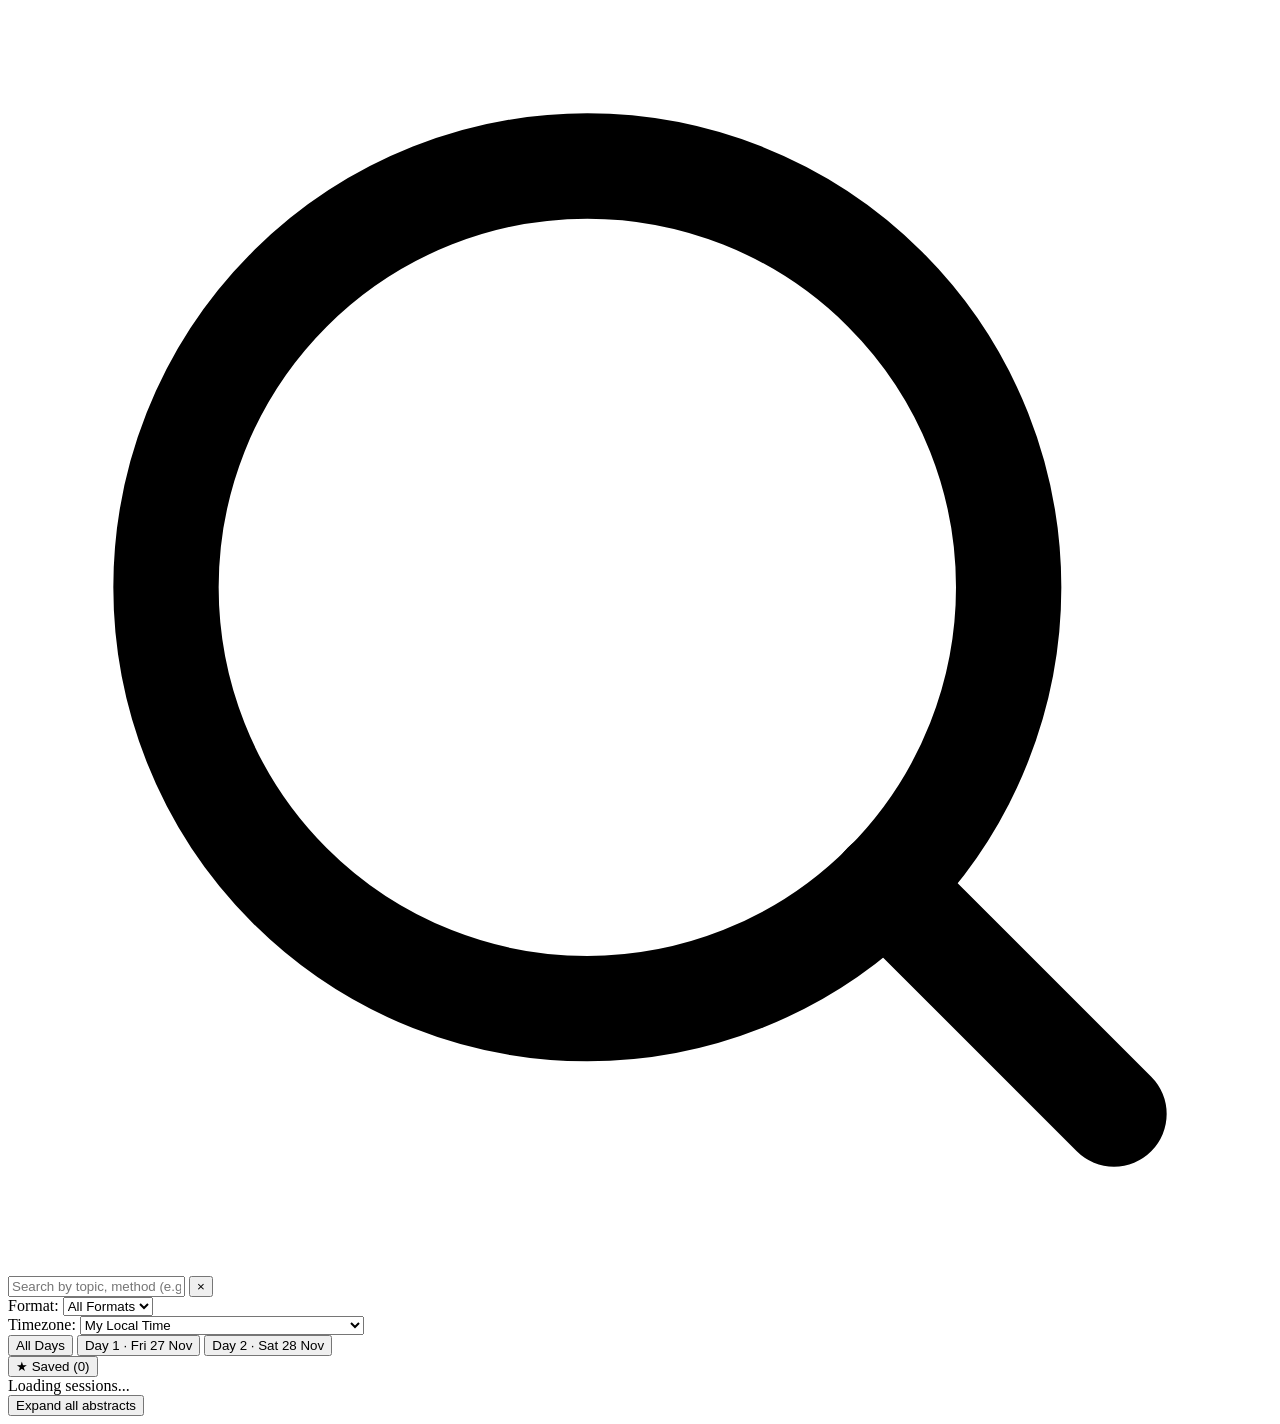
==== commit f859aa9a: "Update fmt.Println message from 'Hello' to 'Goodbye'" ====
--- a/index.html
+++ b/index.html
@@ -4,839 +4,13 @@
 <head>
   <meta charset="UTF-8" />
   <meta name="viewport" content="width=device-width, initial-scale=1.0" />
-  <title>APAC AI for Science DevFest 2026 — Speaker Program & Abstracts</title>
+  <title>APAC AI for Science DevFest 2026 — Speaker Program &amp; Abstracts</title>
   <link rel="preconnect" href="https://fonts.googleapis.com">
   <link rel="preconnect" href="https://fonts.gstatic.com" crossorigin>
   <link
-    href="https://fonts.googleapis.com/css2?family=Inter:wght@400;500;600;700&family=Plus+Jakarta+Sans:wght@600;700&display=swap"
+    href="https://fonts.googleapis.com/css2?family=Inter:wght@400;500;600;700&amp;family=Plus+Jakarta+Sans:wght@600;700&amp;display=swap"
     rel="stylesheet">
-  <style>
-    :root {
-      /* Light Google Material 3 Color Palette */
-      --bg-page: #F8F9FA;
-      --bg-surface: #FFFFFF;
-      --bg-subtle: #F1F3F4;
-      --border-light: #DADCE0;
-      --border-subtle: #E8EAED;
-
-      --text-primary: #202124;
-      --text-secondary: #5F6368;
-      --text-muted: #70757A;
-
-      --google-blue: #1A73E8;
-      --google-blue-hover: #1557B0;
-      --google-blue-tint: #E8F0FE;
-      --google-blue-text: #174EA6;
-
-      --google-green: #1E8E3E;
-      --google-green-tint: #E6F4EA;
-      --google-green-text: #137333;
-
-      --google-yellow: #F9AB00;
-      --google-yellow-tint: #FEF7E0;
-      --google-yellow-text: #B06000;
-
-      --google-red: #D93025;
-      --google-red-tint: #FCE8E6;
-      --google-red-text: #C5221F;
-
-      --teal-tint: #E4F7FB;
-      --teal-text: #007B83;
-
-      --radius-sm: 6px;
-      --radius-md: 12px;
-      --radius-pill: 999px;
-      --shadow-sm: 0 1px 2px rgba(60, 64, 67, 0.08), 0 1px 3px 1px rgba(60, 64, 67, 0.04);
-      --shadow-hover: 0 2px 6px rgba(60, 64, 67, 0.12), 0 1px 2px rgba(60, 64, 67, 0.08);
-    }
-
-    * {
-      box-sizing: border-box;
-      margin: 0;
-      padding: 0;
-    }
-
-    body {
-      font-family: 'Inter', -apple-system, BlinkMacSystemFont, "Segoe UI", Roboto, sans-serif;
-      background-color: var(--bg-page);
-      color: var(--text-primary);
-      line-height: 1.55;
-      -webkit-font-smoothing: antialiased;
-      padding-bottom: 48px;
-    }
-
-    /* Top Google 4-Color Accent Bar */
-    .google-accent-bar {
-      height: 4px;
-      width: 100%;
-      background: linear-gradient(90deg,
-          #4285F4 0%, #4285F4 25%,
-          #EA4335 25%, #EA4335 50%,
-          #FBBC04 50%, #FBBC04 75%,
-          #34A853 75%, #34A853 100%);
-    }
-
-    .container {
-      max-width: 1060px;
-      margin: 0 auto;
-      padding: 0 20px;
-    }
-
-    /* Header */
-    .site-header {
-      background: var(--bg-surface);
-      border-bottom: 1px solid var(--border-subtle);
-      padding: 28px 0 22px;
-    }
-
-    .eyebrow {
-      display: inline-flex;
-      align-items: center;
-      gap: 8px;
-      font-size: 12px;
-      font-weight: 600;
-      letter-spacing: 0.04em;
-      text-transform: uppercase;
-      color: var(--google-blue);
-      background: var(--google-blue-tint);
-      padding: 4px 12px;
-      border-radius: var(--radius-pill);
-      margin-bottom: 12px;
-    }
-
-    .header-top {
-      display: flex;
-      flex-wrap: wrap;
-      justify-content: space-between;
-      align-items: flex-end;
-      gap: 16px;
-    }
-
-    h1 {
-      font-family: 'Plus Jakarta Sans', 'Inter', sans-serif;
-      font-size: clamp(22px, 3.2vw, 30px);
-      font-weight: 700;
-      color: var(--text-primary);
-      letter-spacing: -0.02em;
-      line-height: 1.2;
-    }
-
-    .subtitle {
-      margin-top: 6px;
-      font-size: 14.5px;
-      color: var(--text-secondary);
-      max-width: 700px;
-    }
-
-    .meta-pills {
-      display: flex;
-      flex-wrap: wrap;
-      gap: 8px;
-      margin-top: 14px;
-    }
-
-    .meta-pill {
-      display: inline-flex;
-      align-items: center;
-      gap: 6px;
-      font-size: 12.5px;
-      color: var(--text-secondary);
-      background: var(--bg-subtle);
-      padding: 5px 11px;
-      border-radius: var(--radius-sm);
-      font-weight: 500;
-    }
-
-    /* Controls Toolbar */
-    .controls-wrapper {
-      background: rgba(255, 255, 255, 0.96);
-      backdrop-filter: blur(8px);
-      border-bottom: 1px solid var(--border-light);
-      position: sticky;
-      top: 0;
-      z-index: 30;
-      padding: 14px 0;
-    }
-
-    .controls-row-main {
-      display: grid;
-      grid-template-columns: 1fr auto auto;
-      gap: 10px;
-      align-items: center;
-    }
-
-    .search-box {
-      position: relative;
-      width: 100%;
-    }
-
-    .search-box svg {
-      position: absolute;
-      left: 12px;
-      top: 50%;
-      transform: translateY(-50%);
-      width: 17px;
-      height: 17px;
-      color: var(--text-muted);
-      pointer-events: none;
-    }
-
-    .search-input {
-      width: 100%;
-      padding: 9px 34px 9px 38px;
-      font-size: 14px;
-      font-family: inherit;
-      color: var(--text-primary);
-      background: var(--bg-page);
-      border: 1px solid var(--border-light);
-      border-radius: var(--radius-sm);
-      transition: border-color 0.15s, background-color 0.15s, box-shadow 0.15s;
-    }
-
-    .search-input:focus {
-      outline: none;
-      background: var(--bg-surface);
-      border-color: var(--google-blue);
-      box-shadow: 0 0 0 3px rgba(26, 115, 232, 0.14);
-    }
-
-    .clear-search {
-      position: absolute;
-      right: 8px;
-      top: 50%;
-      transform: translateY(-50%);
-      background: none;
-      border: none;
-      color: var(--text-muted);
-      cursor: pointer;
-      font-size: 16px;
-      line-height: 1;
-      padding: 4px;
-      display: none;
-    }
-
-    .clear-search.visible {
-      display: block;
-    }
-
-    .tz-select-wrap {
-      display: flex;
-      align-items: center;
-      gap: 6px;
-    }
-
-    .tz-label {
-      font-size: 12px;
-      font-weight: 600;
-      color: var(--text-secondary);
-      white-space: nowrap;
-    }
-
-    .select-control {
-      padding: 8.5px 10px;
-      font-size: 13px;
-      font-family: inherit;
-      font-weight: 500;
-      color: var(--text-primary);
-      background: var(--bg-surface);
-      border: 1px solid var(--border-light);
-      border-radius: var(--radius-sm);
-      cursor: pointer;
-    }
-
-    .select-control:focus {
-      outline: none;
-      border-color: var(--google-blue);
-    }
-
-    /* Filter Chips Row */
-    .controls-row-filters {
-      display: flex;
-      flex-wrap: wrap;
-      align-items: center;
-      justify-content: space-between;
-      gap: 10px;
-      margin-top: 10px;
-    }
-
-    .chip-group {
-      display: flex;
-      flex-wrap: wrap;
-      align-items: center;
-      gap: 6px;
-    }
-
-    .day-tabs {
-      display: inline-flex;
-      background: var(--bg-subtle);
-      padding: 3px;
-      border-radius: var(--radius-sm);
-    }
-
-    .day-tab {
-      border: none;
-      background: transparent;
-      color: var(--text-secondary);
-      font-family: inherit;
-      font-size: 12.5px;
-      font-weight: 600;
-      padding: 5px 11px;
-      border-radius: 4px;
-      cursor: pointer;
-      transition: all 0.15s;
-    }
-
-    .day-tab.active {
-      background: var(--bg-surface);
-      color: var(--google-blue);
-      box-shadow: 0 1px 2px rgba(0, 0, 0, 0.08);
-    }
-
-    .chip {
-      border: 1px solid var(--border-light);
-      background: var(--bg-surface);
-      color: var(--text-secondary);
-      font-family: inherit;
-      font-size: 12.5px;
-      font-weight: 500;
-      padding: 5px 11px;
-      border-radius: var(--radius-pill);
-      cursor: pointer;
-      transition: all 0.15s;
-      display: inline-flex;
-      align-items: center;
-      gap: 5px;
-      white-space: nowrap;
-    }
-
-    .chip:hover {
-      background: var(--bg-subtle);
-      color: var(--text-primary);
-    }
-
-    .chip.active {
-      background: var(--google-blue-tint);
-      border-color: #AECBFA;
-      color: var(--google-blue-text);
-      font-weight: 600;
-    }
-
-    .chip-dot {
-      width: 7px;
-      height: 7px;
-      border-radius: 50%;
-      display: inline-block;
-    }
-
-    /* Status & Utility Bar */
-    .status-bar {
-      display: flex;
-      flex-wrap: wrap;
-      justify-content: space-between;
-      align-items: center;
-      gap: 10px;
-      margin: 18px 0 14px;
-      font-size: 13px;
-      color: var(--text-secondary);
-    }
-
-    .utility-btns {
-      display: flex;
-      gap: 8px;
-      align-items: center;
-    }
-
-    .btn-text {
-      background: none;
-      border: 1px solid var(--border-light);
-      background: var(--bg-surface);
-      color: var(--text-secondary);
-      font-family: inherit;
-      font-size: 12px;
-      font-weight: 500;
-      padding: 5px 10px;
-      border-radius: var(--radius-sm);
-      cursor: pointer;
-      transition: all 0.15s;
-    }
-
-    .btn-text:hover {
-      color: var(--google-blue);
-      border-color: var(--google-blue);
-      background: var(--google-blue-tint);
-    }
-
-    /* Day & Block Headers */
-    .day-section {
-      margin-top: 24px;
-    }
-
-    .day-banner {
-      display: flex;
-      align-items: baseline;
-      justify-content: space-between;
-      flex-wrap: wrap;
-      gap: 8px;
-      padding-bottom: 10px;
-      margin-bottom: 14px;
-      border-bottom: 2px solid var(--text-primary);
-    }
-
-    .day-banner h2 {
-      font-family: 'Plus Jakarta Sans', 'Inter', sans-serif;
-      font-size: 19px;
-      font-weight: 700;
-      color: var(--text-primary);
-    }
-
-    .day-banner span {
-      font-size: 13px;
-      color: var(--text-secondary);
-      font-weight: 500;
-    }
-
-    .block-header {
-      margin: 20px 0 10px;
-      padding: 7px 12px;
-      background: var(--bg-subtle);
-      border-left: 3px solid var(--google-blue);
-      border-radius: 0 var(--radius-sm) var(--radius-sm) 0;
-      font-size: 12.5px;
-      font-weight: 600;
-      color: var(--text-secondary);
-      letter-spacing: 0.01em;
-    }
-
-    /* Break / Marker Row */
-    .marker-row {
-      display: flex;
-      align-items: center;
-      gap: 14px;
-      padding: 8px 14px;
-      margin: 8px 0;
-      font-size: 12.5px;
-      color: var(--text-muted);
-      border: 1px dashed var(--border-light);
-      border-radius: var(--radius-sm);
-      background: rgba(255, 255, 255, 0.55);
-    }
-
-    .marker-time {
-      font-variant-numeric: tabular-nums;
-      font-weight: 600;
-      min-width: 145px;
-      color: var(--text-secondary);
-    }
-
-    /* Session Card */
-    .session-card {
-      background: var(--bg-surface);
-      border: 1px solid var(--border-subtle);
-      border-radius: var(--radius-md);
-      padding: 18px 20px;
-      margin-bottom: 12px;
-      box-shadow: var(--shadow-sm);
-      scroll-margin-top: 120px;
-      transition: box-shadow 0.18s ease, border-color 0.18s ease;
-    }
-
-    .session-card:hover {
-      box-shadow: var(--shadow-hover);
-      border-color: var(--border-light);
-    }
-
-    .session-card.targeted {
-      border-color: var(--google-blue);
-      box-shadow: 0 0 0 2px rgba(26, 115, 232, 0.18), var(--shadow-hover);
-    }
-
-    .session-card.bookmarked {
-      border-left: 4px solid var(--google-yellow);
-    }
-
-    .card-grid {
-      display: grid;
-      grid-template-columns: 165px 1fr;
-      gap: 18px;
-      align-items: start;
-    }
-
-    /* Left Time Column */
-    .time-col {
-      display: flex;
-      flex-direction: column;
-      gap: 5px;
-      padding-top: 2px;
-    }
-
-    .time-primary {
-      font-size: 13.5px;
-      font-weight: 700;
-      color: var(--text-primary);
-      font-variant-numeric: tabular-nums;
-      line-height: 1.3;
-    }
-
-    .time-date-sub {
-      font-size: 11.5px;
-      color: var(--text-muted);
-      font-weight: 500;
-    }
-
-    .format-badge {
-      display: inline-flex;
-      align-items: center;
-      width: fit-content;
-      margin-top: 4px;
-      font-size: 11.5px;
-      font-weight: 600;
-      padding: 2.5px 8.5px;
-      border-radius: 4px;
-    }
-
-    .fmt-talk {
-      background: var(--google-blue-tint);
-      color: var(--google-blue-text);
-    }
-
-    .fmt-workshop {
-      background: var(--google-green-tint);
-      color: var(--google-green-text);
-    }
-
-    .fmt-lightning {
-      background: var(--google-yellow-tint);
-      color: var(--google-yellow-text);
-    }
-
-    .fmt-custom {
-      background: var(--google-red-tint);
-      color: var(--google-red-text);
-    }
-
-    /* Right Content Column */
-    .content-col {
-      min-width: 0;
-    }
-
-    .card-top-row {
-      display: flex;
-      justify-content: space-between;
-      align-items: flex-start;
-      gap: 12px;
-    }
-
-    .session-title {
-      font-family: 'Plus Jakarta Sans', 'Inter', sans-serif;
-      font-size: 16.5px;
-      font-weight: 700;
-      color: var(--text-primary);
-      line-height: 1.35;
-      cursor: pointer;
-    }
-
-    .session-title:hover {
-      color: var(--google-blue);
-    }
-
-    .card-top-actions {
-      display: inline-flex;
-      align-items: center;
-      gap: 2px;
-      flex-shrink: 0;
-    }
-
-    .link-btn,
-    .bookmark-btn {
-      background: transparent;
-      border: 1px solid transparent;
-      cursor: pointer;
-      color: var(--text-muted);
-      padding: 4px;
-      border-radius: 6px;
-      flex-shrink: 0;
-      transition: all 0.15s;
-      display: inline-flex;
-      align-items: center;
-      justify-content: center;
-      text-decoration: none;
-    }
-
-    .link-btn:hover {
-      background: var(--bg-subtle);
-      color: var(--google-blue);
-    }
-
-    .link-btn.active {
-      color: var(--google-blue);
-    }
-
-    .link-btn.copied {
-      color: var(--google-green-text);
-      background: var(--google-green-tint);
-      font-size: 11.5px;
-      font-weight: 600;
-      gap: 3px;
-      padding: 3px 7px;
-    }
-
-    .bookmark-btn:hover {
-      background: var(--bg-subtle);
-      color: var(--text-primary);
-    }
-
-    .bookmark-btn.active {
-      color: var(--google-yellow);
-    }
-
-    .speaker-line {
-      margin-top: 5px;
-      font-size: 13.5px;
-      color: var(--text-secondary);
-      display: flex;
-      flex-wrap: wrap;
-      align-items: center;
-      gap: 6px;
-    }
-
-    .speaker-name {
-      font-weight: 600;
-      color: var(--text-primary);
-    }
-
-    .speaker-aff {
-      color: var(--text-secondary);
-    }
-
-    .track-list {
-      display: flex;
-      flex-wrap: wrap;
-      gap: 6px;
-      margin-top: 9px;
-    }
-
-    .track-tag {
-      font-size: 11.5px;
-      font-weight: 500;
-      padding: 2px 8px;
-      border-radius: var(--radius-pill);
-      border: 1px solid var(--border-subtle);
-      background: var(--bg-page);
-      color: var(--text-secondary);
-    }
-
-    .track-tag[data-track="AI → Science"] {
-      background: #F0F6FF;
-      border-color: #D2E3FC;
-      color: #174EA6;
-    }
-
-    .track-tag[data-track="Science → AI"] {
-      background: #EEFBF3;
-      border-color: #CEEAD6;
-      color: #137333;
-    }
-
-    .track-tag[data-track="DeepTech & Quantum"] {
-      background: #FFF9EB;
-      border-color: #FDE293;
-      color: #A85500;
-    }
-
-    .track-tag[data-track="SciComm & Policy"] {
-      background: #FEF1F0;
-      border-color: #FAD2CF;
-      color: #B3261E;
-    }
-
-    .track-tag[data-track="Responsible AI"] {
-      background: var(--teal-tint);
-      border-color: #B2EBF2;
-      color: var(--teal-text);
-    }
-
-    /* Abstract Preview & Full Body */
-    .abstract-wrap {
-      margin-top: 11px;
-      font-size: 14px;
-      color: #3C4043;
-      line-height: 1.62;
-    }
-
-    .abstract-preview {
-      display: -webkit-box;
-      -webkit-line-clamp: 3;
-      -webkit-box-orient: vertical;
-      overflow: hidden;
-    }
-
-    .session-card.expanded .abstract-preview {
-      display: none;
-    }
-
-    .details-panel {
-      display: none;
-    }
-
-    .session-card.expanded .details-panel {
-      display: block;
-    }
-
-    .abstract-full p {
-      margin-bottom: 10px;
-    }
-
-    .abstract-full p:last-child {
-      margin-bottom: 0;
-    }
-
-    .abstract-full ul {
-      margin: 6px 0 10px 20px;
-    }
-
-    .abstract-full li {
-      margin-bottom: 4px;
-    }
-
-    /* Speaker Bio & Links inside Expanded Panel */
-    .bio-box {
-      margin-top: 14px;
-      padding-top: 12px;
-      border-top: 1px solid var(--border-subtle);
-      font-size: 13px;
-      color: var(--text-secondary);
-      line-height: 1.55;
-    }
-
-    .bio-label {
-      font-size: 11px;
-      font-weight: 700;
-      text-transform: uppercase;
-      letter-spacing: 0.05em;
-      color: var(--text-muted);
-      margin-bottom: 4px;
-    }
-
-    .links-row {
-      display: flex;
-      flex-wrap: wrap;
-      gap: 8px;
-      margin-top: 12px;
-    }
-
-    .ext-link {
-      display: inline-flex;
-      align-items: center;
-      gap: 5px;
-      font-size: 12px;
-      font-weight: 600;
-      color: var(--google-blue);
-      background: var(--google-blue-tint);
-      padding: 4px 10px;
-      border-radius: var(--radius-sm);
-      text-decoration: none;
-      transition: background 0.15s;
-    }
-
-    .ext-link:hover {
-      background: #D2E3FC;
-      text-decoration: none;
-    }
-
-    .card-footer-actions {
-      margin-top: 10px;
-      display: flex;
-      align-items: center;
-      justify-content: space-between;
-    }
-
-    .toggle-btn {
-      background: none;
-      border: none;
-      color: var(--google-blue);
-      font-family: inherit;
-      font-size: 13px;
-      font-weight: 600;
-      cursor: pointer;
-      padding: 2px 0;
-      display: inline-flex;
-      align-items: center;
-      gap: 4px;
-    }
-
-    .toggle-btn:hover {
-      color: var(--google-blue-hover);
-      text-decoration: underline;
-    }
-
-    mark {
-      background-color: #FEF08A;
-      color: inherit;
-      padding: 0 2px;
-      border-radius: 2px;
-    }
-
-    /* Empty State */
-    .empty-state {
-      background: var(--bg-surface);
-      border: 1px solid var(--border-subtle);
-      border-radius: var(--radius-md);
-      padding: 44px 20px;
-      text-align: center;
-      margin-top: 20px;
-    }
-
-    .empty-state h3 {
-      font-size: 16px;
-      font-weight: 600;
-      margin-bottom: 6px;
-    }
-
-    .empty-state p {
-      font-size: 13.5px;
-      color: var(--text-secondary);
-      margin-bottom: 14px;
-    }
-
-    /* Responsive adjustments for embeds & mobile */
-    @media (max-width: 740px) {
-      .controls-row-main {
-        grid-template-columns: 1fr;
-      }
-
-      .tz-select-wrap {
-        justify-content: space-between;
-      }
-
-      .select-control {
-        flex: 1;
-      }
-
-      .card-grid {
-        grid-template-columns: 1fr;
-        gap: 8px;
-      }
-
-      .time-col {
-        flex-direction: row;
-        flex-wrap: wrap;
-        align-items: center;
-        justify-content: space-between;
-        padding-bottom: 8px;
-        border-bottom: 1px solid var(--border-subtle);
-      }
-
-      .format-badge {
-        margin-top: 0;
-      }
-
-      .marker-row {
-        flex-direction: column;
-        align-items: flex-start;
-        gap: 2px;
-      }
-    }
-  </style>
+  <link rel="stylesheet" href="styles.css" />
 </head>
 
 <body>
@@ -861,10 +35,7 @@
         <div class="tz-select-wrap">
           <label for="formatSelect" class="tz-label">Format:</label>
           <select id="formatSelect" class="select-control">
-            <option value="ALL">All Formats (43)</option>
-            <option value="Talk">Talks — 20m (30)</option>
-            <option value="Workshop">Workshops — 60m (5)</option>
-            <option value="Lightning / Demo">Lightning &amp; Demos — 10m (8)</option>
+            <option value="ALL">All Formats</option>
           </select>
         </div>
 
@@ -902,7 +73,7 @@
 
   <main class="container">
     <div class="status-bar">
-      <div id="resultsSummary">Showing all <strong>43</strong> sessions</div>
+      <div id="resultsSummary">Loading sessions...</div>
       <div class="utility-btns">
         <button class="btn-text" id="expandAllBtn">Expand all abstracts</button>
         <button class="btn-text" id="resetFiltersBtn" style="display:none">Reset filters</button>
@@ -912,580 +83,8 @@
     <div id="programContainer"></div>
   </main>
 
-  <script>
-    const PROGRAM_ITEMS = [{"kind": "open", "day": 1, "block": "Block 1A: Clinical AI, Agentic Discovery & Public Data", "startUtc": "2026-11-27T01:00:00Z", "endUtc": "2026-11-27T01:00:00Z", "aedt": "12:00 PM", "jst": "10:00 AM", "ist": "6:30 AM", "mins": 0, "title": "Welcome & DevFest Day 1 Kickoff (GDG AI for Science Australia)"}, {"id": "s01", "slug": "nevasini-sasikumar", "kind": "session", "day": 1, "block": "Block 1A: Clinical AI, Agentic Discovery & Public Data", "startUtc": "2026-11-27T01:00:00Z", "endUtc": "2026-11-27T01:20:00Z", "aedt": "12:00 PM - 12:20 PM", "jst": "10:00 AM - 10:20 AM", "ist": "6:30 AM - 6:50 AM", "mins": 20, "format": "Talk", "speaker": "Nevasini Sasikumar", "designation": "Machine learning researcher", "affiliation": "Independent ML Researcher", "title": "Evaluating transfer learning for clinical NER across languages", "tracks": ["AI → Science"], "abstract": "How should we evaluate an NLP model when labeled data is scarce and language changes the input? I'll discuss our ClinicalNLP 2023 paper, Transfer Learning for Low-Resource Clinical Named Entity Recognition, and its reported experiments on Spanish, French and conversational clinical text. The presentation explains the published transfer-learning workflow and the evidence behind the reported F1 comparisons.\n\nWe'll introduce entity-span labeling with clearly marked teaching examples, then examine what an entity match means, how translation affects annotation alignment, and which training and test conditions need to stay comparable. Attendees will leave with questions they can use to interpret low-resource NLP results and plan follow-up checks. This is a discussion of published research with teaching examples; it does not present a clinical deployment or a new replication.\n\nPaper: https://aclanthology.org/2023.clinicalnlp-1.53/", "bio": "Nevasini Sasikumar holds an M.S. in Data Science from UC San Diego. Her research interests include NLP, computer vision and AI evaluation. She is first author of the ClinicalNLP 2023 paper Transfer Learning for Low-Resource Clinical Named Entity Recognition and served as a judge at TreeHacks 2026. Her proposed session discusses the published research and the evidence needed to interpret low-resource NLP results.", "resourceLinks": [{"url": "https://aclanthology.org/2023.clinicalnlp-1.53/", "label": "Website"}], "speakerLinks": [{"url": "https://www.linkedin.com/in/nevasini-sasikumar/", "label": "LinkedIn"}, {"url": "https://github.com/nevasini", "label": "GitHub"}]}, {"id": "s02", "slug": "hastimal-jangid", "kind": "session", "day": 1, "block": "Block 1A: Clinical AI, Agentic Discovery & Public Data", "startUtc": "2026-11-27T01:20:00Z", "endUtc": "2026-11-27T02:20:00Z", "aedt": "12:20 PM - 1:20 PM", "jst": "10:20 AM - 11:20 AM", "ist": "6:50 AM - 7:50 AM", "mins": 60, "format": "Workshop", "speaker": "Mr. Hastimal Jangid", "designation": "Co-Founder and CEO / CTO", "affiliation": "RankRabbit AI", "title": "Beyond RAG: Building Evidence-Grounded Healthcare AI Agents with Gemini & Google ADK", "tracks": ["AI → Science", "Science → AI", "DeepTech & Quantum", "SciComm & Policy"], "abstract": "Scientific information is growing faster than researchers, developers, and healthcare professionals can manually explore it. While large language models can generate fluent answers, scientific applications require something more important: traceable evidence, reliable data retrieval, and transparent reasoning workflows.\n\nHow can we move beyond traditional Retrieval-Augmented Generation (RAG) toward AI agents that retrieve scientific information, coordinate tools, and produce responses grounded in verifiable sources?\n\nIn this technical session, I will demonstrate an open-source healthcare discovery platform built using Google's Gemini, Agent Development Kit (ADK), and publicly available healthcare and biomedical information sources.\n\nThrough a practical scenario—a parent searching for pediatric dentists for an anxious child—we will examine how an agentic workflow interprets a complex question, generates targeted retrieval tasks, queries healthcare provider information from NPPES and biomedical literature from PubMed, and organizes findings into an evidence-supported response.\n\nWe will explore the architecture behind multi-step retrieval, tool orchestration, query decomposition, source attribution, and handling incomplete or conflicting information.\n\nImportantly, we will discuss the distinction between retrieving scientific evidence and validating a scientific claim, including hallucination risks, limitations of public datasets, and the need for human evaluation.\n\nThe session will include a live demonstration, an architecture walkthrough, and practical engineering lessons from developing the open-source platform.\n\n**Attendees will learn:**\n- How agentic retrieval differs from traditional RAG.\n- How to orchestrate evidence retrieval using Gemini and Google ADK.\n- How to integrate public biomedical and healthcare datasets.\n- How to design traceable, source-grounded AI outputs.\n- How to evaluate limitations and reliability in scientific AI workflows.\n- How to build reproducible, open-source AI for Science applications.\n\nThis session connects scientific information access with practical agentic AI engineering, helping developers and researchers build systems that are more transparent, reproducible, and evidence-aware.\n\nGitHub: https://github.com/hastimal/gemini-healthcare-agentic-platform", "bio": "Hastimal Jangid is a Cloud and AI Architect, IEEE Senior Member, AWS Golden Jacket recipient, technical speaker, open-source contributor, and Co-founder of RankRabbit AI, specializing in production-grade Agentic AI and cloud-native technologies.\n\nHe holds **12× Google Cloud certifications, 28+ Google Cloud Skills Boost badges, and 60+ professional and technical certifications** across Google Cloud, AWS, Microsoft Azure, Kubernetes, AI, and other emerging technologies.\n\nHis technical expertise includes Gemini, Google Agent Development Kit (ADK), Google Cloud, Retrieval-Augmented Generation (RAG), multi-agent systems, evidence-grounded AI, and cloud-native AI infrastructure.\n\nHe has delivered technical talks and hands-on workshops for Google Developer Groups and universities, covering Gemini-powered AI search, private AI agents using Gemma and Ollama, and production-grade AI applications. His contributions also include a healthcare AI research poster on evidence-grounded healthcare discovery using Google technologies.\n\nThrough open-source projects, technical publications, and community education, he focuses on making advanced AI technologies practical, reproducible, and accessible to developers and researchers.\n\n**GitHub:** https://github.com/hastimal\n\n**LinkedIn:** https://www.linkedin.com/in/hastimaljangid/", "resourceLinks": [{"url": "https://github.com/hastimal/gemini-healthcare-agentic-platform", "label": "GitHub"}], "speakerLinks": [{"url": "https://hastimal.github.io", "label": "Website"}, {"url": "https://github.com/hastimal", "label": "GitHub"}, {"url": "https://www.linkedin.com/in/hastimaljangid/", "label": "LinkedIn"}]}, {"id": "s03", "slug": "richard-cornelius-suwandi", "kind": "session", "day": 1, "block": "Block 1A: Clinical AI, Agentic Discovery & Public Data", "startUtc": "2026-11-27T02:20:00Z", "endUtc": "2026-11-27T02:40:00Z", "aedt": "1:20 PM - 1:40 PM", "jst": "11:20 AM - 11:40 AM", "ist": "7:50 AM - 8:10 AM", "mins": 20, "format": "Talk", "speaker": "Mr. Richard Cornelius Suwandi", "designation": "PhD candidate", "affiliation": "CUHK-Shenzhen", "title": "Can AI Agents Discover New Scientific Models?", "tracks": ["AI → Science"], "abstract": "Every machine learning model makes assumptions about its data. Gaussian process models are widely used for scientific forecasting and for deciding which experiment to run next. In these models, the assumptions live in a single function called a kernel. A good kernel matters most when data is scarce, which is the normal situation in science. Yet researchers still mostly choose one from a short list of textbook options.\n\nIn this talk I'll present Kernel Autoresearch (Kernaut), a system where AI coding agents invent new kernels as short Python programs. The hard part is validity, a kernel must satisfy mathematical conditions that no finite set of tests can confirm. In our stress tests, 22 to 58% of LLM-written kernels that passed numerical checks broke when we ran them at other scales or dimensions. I'll explain how Kernaut avoids this. The agent writes only one piece of the kernel, and trusted code assembles the rest in a way that guarantees the result is valid. An archive keeps the best kernels that behave in different ways, and a novelty check stops agents from rediscovering textbook kernels under new names.\n\nI'll walk through two scientific case studies. In enzyme kinetics, kernels discovered from ten known rate laws predict five unseen reaction mechanisms with almost half the error of a carefully tuned standard kernel. In glucose forecasting for simulated type 1 diabetes patients, a discovered kernel learns a delayed response to meals and an insulin effect that lasts about two hours. When only two training episodes per patient are available, discovered kernels cut forecast error by 38 to 67%. Each kernel is a short program, so we can read it, explain it and improve it by hand. I'll close with what this means for AI systems that propose scientific models we can verify and understand.\n\nThis is joint work with Feng Yin (CUHK-Shenzhen) and Kevin Murphy (UBC, Google DeepMind).\n\nPaper: https://arxiv.org/abs/2610.10394\nCode: https://github.com/richardcsuwandi/kernaut\nProject page: https://richardcsuwandi.github.io/kernaut/", "bio": "I'm a PhD candidate at the School of Artificial Intelligence, The Chinese University of Hong Kong, Shenzhen. I work on AI systems that help with scientific discovery. I want to understand how AI agents can discover new algorithms and models that scientists can actually verify, and how models can adapt their assumptions when experiments are expensive and data is scarce. My latest project, Kernel Autoresearch, is an autoresearch system that discovers interpretable models for open-ended scientific problems. Before that I built CAKE, which uses LLMs to design models for Bayesian optimization, the method behind many automated experiment and materials design pipelines. That work appeared at NeurIPS 2025. Beyond research, I co-founded the Institute for AI-Driven Discovery of Algorithms (AIDDA), a community and research network for AI-driven research systems. I previously led the AI4Science community at alphaXiv.", "resourceLinks": [{"url": "https://arxiv.org/abs/2610.10394", "label": "arXiv"}, {"url": "https://github.com/richardcsuwandi/kernaut", "label": "GitHub"}, {"url": "https://richardcsuwandi.github.io/kernaut/", "label": "Website"}], "speakerLinks": [{"url": "https://richardcsuwandi.github.io/", "label": "Website"}, {"url": "https://www.linkedin.com/in/richardcsuwandi/", "label": "LinkedIn"}, {"url": "https://twitter.com/richardcsuwandi", "label": "Website"}, {"url": "https://scholar.google.com/citations?user=28o0CkgAAAAJ", "label": "Google Scholar"}]}, {"id": "s04", "slug": "raju-varanasi-temuulen-tuguldur", "kind": "session", "day": 1, "block": "Block 1A: Clinical AI, Agentic Discovery & Public Data", "startUtc": "2026-11-27T02:40:00Z", "endUtc": "2026-11-27T03:00:00Z", "aedt": "1:40 PM - 2:00 PM", "jst": "11:40 AM - 12:00 PM", "ist": "8:10 AM - 8:30 AM", "mins": 20, "format": "Talk", "speaker": "Dr. Raju Varanasi & Temuulen Tuguldur", "designation": "Professor (Hon) Deakin University; PhD candidate, Deakin University", "affiliation": "Data De-Light P/L", "title": "From public data to policy development -AusInsight using Data Commons by Google", "tracks": ["SciComm & Policy"], "abstract": "Universities, Industry and government policy makers invest time and funds to build national capacity. AI science readiness of Australia is of prime interest for all stakeholders. Policy making is cross sectional and multi dimensional and it cuts across many public datasets: enrolments and completions, job advertisements, R&D spending, patents and graduate outcomes. \nThe data is public, but it sits with different publishers in different formats, and joining it can take weeks before any analysis starts. General-purpose AI chat tools do not solve this on their own: they can guess numbers and rarely show where a figure came from.\n\nAusInsight is a Data Commons instance built for the Australian Council of Deans of Science (ACDS) and presented at its satellite workshop at ANU, Canberra, on 26 October 2026. The Google Data Commons team built the instance, the web application and the natural-language data agent. Data Delight shaped the use cases and research questions, selected and sourced the public Australian data (Department of Education, Jobs and Skills Australia, ABS and others), and designed the storylines and pages. \n\nThe Australian data is joined with international indicators already available in Data Commons by Google. In this session we will show, live the instance, and how each indicator traces back to its source data and method; the data agent answering plain-English questions with charts and cited sources; two use cases. AI Science Readiness benchmarks Australia's STEM graduates, R&D spending and AI patents against peer countries. Competency Lag compares the supply of STEM graduates by field with labour-market demand. Its results are preliminary and illustrative: for example, science and IT graduates see the fewest job advertisements per new graduate of any field. \n\nWe frame this as a question of opportunity (how to create demand for a skilled pool), not a judgement on graduates or a causal claim.\n\nThe takeaway is practical: what it takes for a faculty, university or agency to stand up its own instance. Start from the questions, source and document the data, join local data with public data, test the agent before it meets an audience, and plan for long-term ownership. We will share what we learned taking a prototype from idea to live demo in about four weeks.\n\n\nLinks: Data Commons by Google, https://datacommons.org · Building your own instance, https://docs.datacommons.org/custom_dc/ · Data Delight, https://datadelight.org", "bio": "The first ever use cases based on Data Commons by Google and Australian datasets have been leveraged to demonstrate Australia's Science Readiness Index and Competency Lag  which have been demonstrated at the Australian Deans of Science Summit in October 2026 (Oct 26–28, 2026) with great success.\n\nDr. Raju Varanasi is the founder and director of Data Delight, an Australian data and AI consultancy for education, and has been a data and AI consultant to Google for Education since January 2024. He is also a Professor (Hon) at Deakin Business School. He works with education ministries and with university and school leaders on turning public and institutional data into evidence for decisions. \n\nMost recently he led Data Delight's contribution to AusInsight, a Data Commons instance for the Australian Council of Deans of Science, built with the Google Data Commons team. Before founding Data Delight he led the analytics transformation of the Parramatta Catholic school system in Sydney (80 schools, 43,000 students), including models that predicted senior school results a year ahead. He holds a PhD in Education from the University of Newcastle and a B.Tech in Chemical Engineering from IIT Delhi.\n\nCo-speaker: Temuulen Tuguldur is a PhD candidate at Deakin University, researching the governability of AI agents. Temuulen led Data Delight's data sourcing, storylines and page design for AusInsight and presented its Competency Lag use case at ACDS. Temuulen brings over eight years in data science and digital infrastructure, including national education data systems on Google Cloud.", "resourceLinks": [{"url": "https://datacommons.org", "label": "Website"}, {"url": "https://docs.datacommons.org/custom_dc/", "label": "Website"}, {"url": "https://datadelight.org", "label": "Website"}], "speakerLinks": [{"url": "https://www.datadelight.org", "label": "Website"}]}, {"id": "s05", "slug": "peter-scarth", "kind": "session", "day": 1, "block": "Block 1B: Earth Observation, Climate & Biomedical AI", "startUtc": "2026-11-27T03:00:00Z", "endUtc": "2026-11-27T03:20:00Z", "aedt": "2:00 PM - 2:20 PM", "jst": "12:00 PM - 12:20 PM", "ist": "8:30 AM - 8:50 AM", "mins": 20, "format": "Talk", "speaker": "Dr. Peter Scarth", "designation": "Co-founder and Remote Sensing Data Scientist", "affiliation": "Cibo Labs / Ozius / The University of Queensland", "title": "How Multi-Task Foundation-Models Learn Dynamic Ecological Condition", "tracks": ["AI → Science", "DeepTech & Quantum"], "abstract": "We use artificial intelligence, Vision-Language Models (VLMs), and machine-learning architectures to accelerate discoveries in the Earth and life sciences. We built an operational  platform from this research to solve long-term problems in ecosystem-condition assessments. Field transects measure fine-scale forest structure and coarse woody debris, but high costs limit their spatial extent. Continental satellite models cover large areas, but they compress the dynamic range of condition scores. They often give high scores to fertilised exotic pastures and give low scores to treeless natural ecosystems.\n\nOur platform combines five ecological and pastoral frameworks into one deep neural network. We process 40 m pixels with 64-dimensional embeddings from the Google DeepMind Alpha Earth Foundation model. We also calculate a cosine-similarity index from reference benchmarks across all 384 subregions of the Interim Biogeographic Regionalisation for Australia (IBRA). We trained this five-task network on 4.43 million records across all 87 Australian IBRA bioregions. A 2-layer shared trunk collects biological, structural, and spectral signals into one 384-dimensional representation of vegetation condition. The platform monitors five primary condition metrics. These metrics include tree canopy structure and woody debris for Queensland Spatial BioCondition, and fractional cover persistence for continental habitat condition. The model also monitors regional climax benchmark fidelity, floristic nativity from native plant species fractions, and pastoral pasture condition with four class probabilities. This shared trunk enables cross-task learning between forest biomass, cover persistence, and plant taxonomy. Four 64-dimensional sub-heads then convert this shared condition state into specific regulatory scores without cross-task errors. To expand our ground-truth data in remote rangelands, we combined 5,942 paddock photo-assessments from the LandLens VLM application with 2,009 agronomist transects. An automated supervisor script managed 201 trials of 5-fold spatial cross-validation on an NVIDIA A100 GPU. We scaled all losses to correct gradient mismatches, and spatio-temporal stratified sampling removed a significant dry-season bias in rangelands and croplands. We added 201,940 botanical plots and 108,404 non-native control sites to separate climax maturity from species nativity. Cumulative Ordinal Regression (CORN) calculates continuous pasture scores and four exact class probabilities that sum to 100%.\n\nThe platform processes 4.80 billion land pixels across Australia in 66 minutes on one NVIDIA A100 GPU. Independent spatial tests confirm high accuracy across all five predicted layers. Head 1 predicts Spatial BioCondition with a mean absolute error of 13.4 points and a weighted F1-score of 0.65. Head 2 predicts continental habitat condition with a balanced cross-validation loss of 12.8 points. Head 3 identifies undisturbed benchmark climax ecosystems with a binary cross-entropy loss of 0.369. Head 4 predicts floristic nativity and continuous ecosystem condition with 95.5% validation accuracy, correctly detecting 85.6% of non-native negative controls. Head 5 uses Cumulative Ordinal Regression to predict rangeland pasture condition with 0.817 QWK for the primary pasture component and exact multiclass accuracy  of 65.2% across 7,951 field and VLM ground-truth sites. These outputs directly support the Queensland Vegetation Management Act, Accounting for Nature accounts, UN SEEA-EA accounts, and the Australian Beef Sustainability Framework.\n\nFuture work building on this framework is proposed to combine cognitive linguistics enabled by LLMs, foundation-model interpretability, and spatial ecology to reframe how AI models represent condition. Standard environmental accounting treats nature as a passive object and reduces condition to static inventories. In contrast, verb-driven First Nations languages describe the landscape as an active network of continuous processes. We will use this relational grammar to model dynamic cycles of disturbance and recovery rather than rigid polygons. For example, our models will represent a savanna as an ongoing cycle of burning, resting, and regenerating. We will also assess multi-model embeddings to track multi-scale structural change and subtle bush encroachment. By framing condition this way, as an active living process, we create a cognitive guardrail against simple commodification and support reciprocal land stewardship.", "bio": "Peter Scarth is a remote sensing scientist, co-founder at Cibo Labs, and director at Ozius. He has more than 25 years of experience in Earth observation and environmental modelling across Australia. He developed national algorithms for Landsat and Sentinel-2 fractional groundcover, foliage projective cover, and structural vegetation classification. His work supports the Queensland Statewide Landcover and Trees Study and the Australian Beef Sustainability Framework. Currently, he uses satellite foundation models, multi-task deep neural networks, and vision-language models to measure natural capital and habitat condition across continental Australia.", "resourceLinks": [], "speakerLinks": [{"url": "https://www.cibolabs.com.au", "label": "Website"}, {"url": "https://www.ozius.com.au", "label": "Website"}, {"url": "https://github.com/petescarth", "label": "GitHub"}, {"url": "https://www.linkedin.com/in/petescarth/", "label": "LinkedIn"}]}, {"id": "s06", "slug": "sebastian-lopez-marcano", "kind": "session", "day": 1, "block": "Block 1B: Earth Observation, Climate & Biomedical AI", "startUtc": "2026-11-27T03:20:00Z", "endUtc": "2026-11-27T03:30:00Z", "aedt": "2:20 PM - 2:30 PM", "jst": "12:20 PM - 12:30 PM", "ist": "8:50 AM - 9:00 AM", "mins": 10, "format": "Lightning / Demo", "speaker": "Dr. Sebastian Lopez Marcano", "designation": "Senior Manager Agriculture Analytics", "affiliation": "The University of Queensland", "title": "Satellites, AI and shared infrastructure for the Australian grains industry", "tracks": ["AI → Science"], "abstract": "Grains underpin food security across the Asia-Pacific. In Australia they make up about a quarter of agricultural production value and earn more than AUD 20 billion a year in exports. Yet growers farm the driest cropped continent under an increasingly variable climate. Adapting requires knowing what is growing where, when it flowers and how each season is tracking, across more than 20 million hectares. Analytics for the Australian Grains Industry (AAGI), a GRDC partnership with Curtin University, The University of Queensland and Adelaide University, is building the satellite, AI and data infrastructure to answer these questions at national scale.\n\nWe present three connected pieces of this work, each transferable to other crops and regions. First, we leverage geospatial foundation models, such as AlphaEarth Foundations Satellite Embeddings, with functional EO-AI-biophysical frameworks. Built on Google Earth Engine pipelines, these frameworks link satellite observations to interpretable crop traits such as crop type, flowering time and yield, so that predictions can be explained to and trusted by growers and agronomists. Second, we describe how AI-assisted development, paired with a gated expert review process, is helping AAGI produce high-quality packages and apps for growers, advisers and researchers. Finally, we demonstrate how these models and apps reach users through two portals: AAGIVerse, our open-source portal, and AAGIApps, an authenticated platform where each tool runs in its own container and serves users across seven partner organisations.", "bio": "I lead the design and development of AI-driven technologies for Australia’s productive sectors, including agriculture, aquaculture, and environment. My work focuses on scalable, interactive applications that support research and innovation through computer vision and data analytics. I’ve contributed and led national and international programs such as UQ-AAGI, UQ-APPN, FishID, EcoCommons (2026 Eureka Award Winner), and WildObs Australia, with support from Microsoft AI for Earth, the FAO, and the Gates Foundation.", "resourceLinks": [], "speakerLinks": [{"url": "https://www.linkedin.com/in/sebastianlopez-marcano", "label": "LinkedIn"}, {"url": "https://github.com/slopezmarcano", "label": "GitHub"}, {"url": "https://research-support.uq.edu.au/profile/15040/sebastian-lopez-marcano", "label": "Website"}]}, {"id": "s07", "slug": "takayuki-shinohara", "kind": "session", "day": 1, "block": "Block 1B: Earth Observation, Climate & Biomedical AI", "startUtc": "2026-11-27T03:30:00Z", "endUtc": "2026-11-27T03:40:00Z", "aedt": "2:30 PM - 2:40 PM", "jst": "12:30 PM - 12:40 PM", "ist": "9:00 AM - 9:10 AM", "mins": 10, "format": "Lightning / Demo", "speaker": "Dr. Takayuki Shinohara", "designation": "Senior Researcher", "affiliation": "AIST", "title": "From Earth Observation to Engineering Decisions: Auditable AI Agents for Scientific Workflows", "tracks": ["AI → Science"], "abstract": "Scientific and engineering decisions increasingly depend on heterogeneous evidence: satellite observations, InSAR time series, 3D point clouds, infrastructure inspection records, predictive models, simulations, and geospatial databases. Large language models and AI agents offer a new way to connect these resources, but scientific use requires more than generating plausible answers. An AI system must retrieve the correct evidence, distinguish observations from predictions, respect physical and engineering constraints, expose uncertainty, and preserve provenance from source data to final decision.\n\nThis talk presents an auditable AI-agent architecture for connecting Earth observation and infrastructure science. I will use three classes of real research problems as case studies: reconstructing editable engineering models from 3D observations, forecasting infrastructure and environmental states from spatio-temporal data, and using tool-augmented AI agents to support infrastructure maintenance and disaster-related decisions.\n\nThe central design principle is to separate observations, learned models, external tools, verification, and decision-making rather than treating a large language model as a single autonomous decision maker. I will show how this separation helps detect practical failure modes such as stale observations, missing evidence, invalid infrastructure routes, inconsistent records, duplicated costs, and recommendations unsupported by the underlying data.\n\nThe session will also discuss how scientific agents can be evaluated through reproducible, failure-oriented benchmarks rather than answer accuracy alone. Examples will draw from our recent work on BridgeCode, Text2BridgeCAD, PS-InSAR forecasting, predictive bridge maintenance, and auditable urban infrastructure digital twins.\n\nThe broader goal is to show how agentic AI can serve as a traceable orchestration layer between scientific observations, domain models, engineering constraints, and human expertise.\n\nRepresentative publications and research software are available through my AIST profile, Google Scholar, and GitHub pages listed above.", "bio": "Takayuki Shinohara is a Senior Researcher at the National Institute of Advanced Industrial Science and Technology (AIST), Japan, working at the intersection of artificial intelligence, computer vision, Earth observation, and infrastructure engineering.\n\nHis research develops AI systems that transform heterogeneous scientific and engineering observations—including satellite imagery, InSAR time series, LiDAR and point clouds, inspection records, and geospatial data—into structured models and traceable decisions. His recent work includes BridgeCode and Text2BridgeCAD for generating editable bridge CAD/BIM models, LLM-based predictive bridge maintenance, PS-InSAR time-series forecasting, and auditable AI agents for infrastructure digital twins.\n\nHis broader research interest is in scientific AI systems that combine learned models with structured tools, physical and engineering constraints, provenance tracking, verification, and human oversight.", "resourceLinks": [], "speakerLinks": [{"url": "https://staff.aist.go.jp/shinohara.takayuki/", "label": "Website"}, {"url": "https://scholar.google.com/citations?hl=en&user=U7z9XykAAAAJ", "label": "Google Scholar"}, {"url": "https://www.linkedin.com/in/takayuki-shinohara-6b2223104/", "label": "LinkedIn"}, {"url": "https://github.com/shnhrtkyk", "label": "GitHub"}]}, {"id": "s08", "slug": "syeda-faiza-nasim", "kind": "session", "day": 1, "block": "Block 1B: Earth Observation, Climate & Biomedical AI", "startUtc": "2026-11-27T03:40:00Z", "endUtc": "2026-11-27T04:00:00Z", "aedt": "2:40 PM - 3:00 PM", "jst": "12:40 PM - 1:00 PM", "ist": "9:10 AM - 9:30 AM", "mins": 20, "format": "Talk", "speaker": "Dr. Syeda Faiza Nasim", "designation": "Head of School Computing/Assistant Professor", "affiliation": "International College of Excellence", "title": "AI for Climate Science: Leveraging Machine Learning and Large Language Models for Climate Data Analysis, Extreme Weather, and Climate Risk Assessment", "tracks": ["AI → Science"], "abstract": "Artificial intelligence is creating new opportunities to advance climate science by improving the analysis of large climate datasets, identifying complex patterns in climate variability, and enhancing our understanding of extreme weather events and climate risks. This session will explore how machine learning, large language models (LLMs), and AI-assisted analytical workflows can support scientific discovery in climate and environmental research.\n\nBuilding on climate and environmental research, the session will focus on practical applications of AI to climate model evaluation, historical climate trends, extreme temperature and precipitation events, and the assessment of regional climate risks. It will explore how AI techniques can complement traditional statistical methods and climate modelling approaches to identify patterns, evaluate model performance, detect biases, and extract meaningful insights from large-scale climate simulations, including CMIP6 and emerging CMIP7 datasets.\n\nThe session will also examine opportunities for developing reproducible AI-assisted workflows for climate data processing, visualization, statistical analysis, and scientific interpretation. Potential applications include machine-learning-based climate model evaluation, AI-assisted detection of climate extremes, and the use of LLMs and agentic workflows to support scientific coding, documentation, and literature synthesis. Attention will be given to the challenges of data quality, uncertainty, interpretability, and scientific validation to ensure that AI-generated insights remain physically meaningful and scientifically robust.\n\nThe session welcomes researchers, students, and practitioners working at the intersection of artificial intelligence, climate science, environmental modelling, and sustainability. Participants will be encouraged to discuss potential collaborative projects, share computational tools and workflows, and identify opportunities to use AI to accelerate climate research and improve evidence-based decision-making in a changing climate.", "bio": "I am a PhD-qualified academic, researcher, and academic leader specializing in Artificial Intelligence, Machine Learning, Precision Agriculture, Remote Sensing, and Intelligent Decision Support Systems.My research focuses on applying AI and data-driven technologies to real-world challenges in agriculture and climate resilience. My doctoral research developed an intelligent irrigation decision-support framework integrating satellite remote sensing, IoT, machine learning, and environmental indicators to support sustainable water management and precision cotton production. My work aligns with the broader goals of climate-smart agriculture, sustainable resource management, SDG 2 (Zero Hunger), and SDG 13 (Climate Action).Beyond research, I am actively engaged in higher education, academic leadership, curriculum development, teaching, research supervision, and programme coordination. I currently contribute to computing education and academic leadership, with experience across Computer Science, Artificial Intelligence, Data Science, Machine Learning, Algorithms, Cybersecurity, and software development. I also contribute to the academic community as a peer reviewer and technical programme committee member for international journals and conferences. My academic service includes reviewing research manuscripts, participating in technical programme committees, and contributing to research quality and scholarly evaluation.\n\n\n\nMy research interests include:\n\n• Artificial Intelligence & Machine Learning\n\n• Precision & Smart Agriculture\n\n• Remote Sensing & Earth Observation\n\n• IoT and Intelligent Decision Support Systems\n\n• Climate-Smart Agriculture & Climate Resilience\n\n• Data Science and Predictive Analytics\n\n• AI for Sustainable Development\n\n\n\nI am particularly interested in interdisciplinary research and collaborations that connect AI with agriculture, environmental sustainability, climate resilience, and emerging intelligent technologies. I am open to research collaborations, postdoctoral opportunities, visiting researcher positions, academic partnerships, and projects at the intersection of AI, machine learning, remote sensing, IoT, and sustainable development.\n\n🔗 https://sfnportfolio.netlify.app/", "resourceLinks": [], "speakerLinks": [{"url": "https://sfnportfolio.netlify.app/", "label": "Website"}]}, {"id": "s09", "slug": "pravitha-kasu-sivanandan", "kind": "session", "day": 1, "block": "Block 1B: Earth Observation, Climate & Biomedical AI", "startUtc": "2026-11-27T04:00:00Z", "endUtc": "2026-11-27T04:20:00Z", "aedt": "3:00 PM - 3:20 PM", "jst": "1:00 PM - 1:20 PM", "ist": "9:30 AM - 9:50 AM", "mins": 20, "format": "Talk", "speaker": "Ms. Pravitha Kasu Sivanandan", "designation": "Statistical Programmer", "affiliation": "Statnomos Technologies", "title": "Visual Pre-Migration Assessment and LLM-Assisted SAS-to-R Conversion Framework for ADaM Programs", "tracks": ["AI → Science"], "abstract": "Migration of ADaM programs from SAS to R requires substantial effort before coding begins, particularly when programmers must interpret complex derivations, understand legacy design decisions, and navigate SAS-specific processing patterns embedded within code that has evolved over many years.\nThis work proposes a visual pre-migration assessment framework that leverages existing SAS ADaM programs, ADaM specifications, source SDTM datasets, and associated metadata to make migration complexity visible before R development begins. The framework identifies and visualizes cross-domain dependencies, merge structures, conditional derivations, ordering dependencies, missing-value & date handling and SAS-specific constructs such as arrays, macros, and PROC SQL.\nIt converts years of programming knowledge into interactive maps; aids programmers understand code and data relationships before coding in R. These visualizations help teams pinpoint migration hotspots and develop targeted review strategies. Additionally, the framework uses Large Language Models (LLMs) to enhance migration readiness, providing explanations of derivation logic, summarizing SAS program intent, and highlighting SAS-to-R semantic differences. By using structured metadata for LLM prompts, it improves clarity and aids in code translation by contextualizing data dependencies.\nAn interactive R Shiny interface combines visualization and AI capabilities into a unified workflow, highlighting key semantic differences between SAS and R. Future enhancements will offer R implementation guidance, automate migration test scenarios, and ensure traceability from pre-migration assessments to SAS-to-R reconciliation, fostering a scalable and auditable migration process.", "bio": "Pravitha Kasu Sivanandan is a Statistical Programmer at Statnomos Technologies, where she works on clinical data standards and statistical programming, with a growing focus on AI-assisted SAS-to-R conversion for CDISC ADaM workflows. She is developing a visual pre-migration assessment framework that explores how large language models (LLMs) can help analyze programming logic, study specifications, source datasets and metadata to identify complexities and potential inconsistencies before migration.\n\nWith an academic background in Bioinformatics and Biotechnology, she brings experience in cancer genomics, clinical variant interpretation and biomedical research, complemented by research experience in augmented-reality-based presurgical planning at IIT Madras. Her interests lie in applying AI responsibly to scientific and clinical data workflows, with an emphasis on transparency, interpretability, and human oversight.\n\nBeyond her professional work, she enjoys exploring new places and cultures, engaging with people from diverse backgrounds, pursuing lifelong learning, capturing perspectives through photography, discovering music, learning the ukulele and exploring her creativity through cooking.", "resourceLinks": [], "speakerLinks": [{"url": "https://www.linkedin.com/in/pravitha-k-sivanandan-7b2643165/", "label": "LinkedIn"}]}, {"id": "s10", "slug": "chintan-m-bhatt", "kind": "session", "day": 1, "block": "Block 1B: Earth Observation, Climate & Biomedical AI", "startUtc": "2026-11-27T04:20:00Z", "endUtc": "2026-11-27T04:40:00Z", "aedt": "3:20 PM - 3:40 PM", "jst": "1:20 PM - 1:40 PM", "ist": "9:50 AM - 10:10 AM", "mins": 20, "format": "Talk", "speaker": "Dr. Chintan M. Bhatt", "designation": "Lecturer in EEECS", "affiliation": "Queen's University Belfast", "title": "Beyond Accuracy: Building Explainable AI for Real-World Scientific Discovery", "tracks": ["AI → Science", "Science → AI", "DeepTech & Quantum"], "abstract": "Artificial intelligence (AI) is transforming scientific research by enabling researchers to analyse complex data, identify hidden patterns, and support evidence-based discovery. However, high predictive accuracy alone is insufficient when AI systems must support scientific interpretation, transparency, and reliable decision-making. This session explores how explainable artificial intelligence (XAI), machine learning, and computer vision can be combined to develop AI systems that offer not only predictions but also meaningful insights into their decisions. Through practical examples from visual recognition and healthcare-oriented AI research, the session will examine how explanation techniques can help researchers understand model behaviour, investigate potential biases, and assess the reliability of AI-generated outputs. It will also discuss key challenges, including the consistency of explanations, the risk of misleading interpretations, and the gap between model transparency and genuine scientific understanding. Participants will gain a practical perspective on integrating explainability into AI research workflows, evaluating models beyond conventional performance metrics, and designing systems that better support human expertise. The central message is that effective AI for science should do more than produce accurate results: it should help researchers understand, scrutinise, and responsibly use those results to advance scientific discovery.", "bio": "Dr. Chintan Bhatt is a Lecturer in Artificial Intelligence at Queen’s University Belfast, GIFT City Campus, India, and a Senior Member of IEEE. With over 15 years of experience in teaching and research, his expertise spans machine learning, computer vision, explainable artificial intelligence (XAI), and data science. His research focuses on developing innovative AI-driven solutions for real-world challenges, with contributions across interdisciplinary applications. He has supervised and mentored undergraduate, postgraduate, and doctoral researchers and actively contributes to academic research and collaboration. In recognition of his research impact, he was included in the Stanford–Elsevier Top 2% Scientists List in both 2025 and 2026.", "resourceLinks": [], "speakerLinks": [{"url": "https://www.linkedin.com/in/chintan-bhatt-phd-336b3122/", "label": "LinkedIn"}]}, {"id": "s11", "slug": "g-pavithra", "kind": "session", "day": 1, "block": "Block 1B: Earth Observation, Climate & Biomedical AI", "startUtc": "2026-11-27T04:40:00Z", "endUtc": "2026-11-27T05:00:00Z", "aedt": "3:40 PM - 4:00 PM", "jst": "1:40 PM - 2:00 PM", "ist": "10:10 AM - 10:30 AM", "mins": 20, "format": "Talk", "speaker": "Ms. G. Pavithra", "designation": "Senior Technical Staff", "affiliation": "TANUH-AI, IISc, Bengaluru", "title": "Generative AI for Privacy-Preserving Medical Imaging: Enabling Collaborative and Trustworthy Healthcare AI", "tracks": ["AI → Science", "DeepTech & Quantum", "SciComm & Policy"], "abstract": "Beyond Data Sharing: Generative AI for Privacy-Preserving Medical Imaging\n\nThis is an emerging and rapidly growing research area, with increasing interest in leveraging generative AI for privacy-preserving medical imaging and trustworthy healthcare innovation.\n\nArtificial intelligence is transforming scientific discovery, particularly in medical imaging, where deep learning enables image reconstruction, denoising, segmentation, and computer-aided diagnosis. However, developing reliable medical AI requires large, diverse, and well-annotated datasets. Patient confidentiality, ethical requirements, and institutional restrictions often limit the sharing of medical images, creating a fundamental challenge: how can we advance medical research without compromising patient privacy?\n\nThis session explores how Generative Artificial Intelligence (GenAI) can help address this challenge, with a focus on synthetic medical image generation, diffusion models, and privacy-preserving collaborative learning. It will introduce the fundamentals of generative models and explain how diffusion-based approaches can synthesise realistic medical images, potentially augment limited datasets and support the development of downstream AI models. Applications such as MRI and CT image synthesis, denoising, and super-resolution will illustrate how these techniques can contribute to scientific research and healthcare innovation.\n\nThe session will also examine how generative modelling can complement federated learning, which enables multiple hospitals to collaboratively train AI models without directly exchanging their raw patient data. Differential privacy and related safeguards will be introduced to explain how privacy risks can be reduced during model training and data generation. Particular attention will be given to an important limitation: synthetic medical images are not automatically privacy-preserving. Generative models may memorise training examples, expose sensitive information, or underrepresent rare diseases and patient populations. Consequently, privacy evaluation, clinical validity, fairness, and the balance between data utility and privacy must be considered together.\n\nDrawing on developments in medical image restoration and efficient deep learning, the session will connect these methods to practical challenges in building trustworthy medical AI systems, including data scarcity, computational constraints, and deployment in resource-limited healthcare settings. Participants will gain an understanding of the opportunities and limitations of GenAI for privacy-aware scientific discovery and identify potential research directions at the intersection of generative modelling, medical imaging, and trustworthy AI.\n\nSelected papers and resources\n\n1. Kaissis et al., [Secure, privacy-preserving and federated machine learning in medical imaging](https://www.nature.com/articles/s42256-020-0186-1), *Nature Machine Intelligence*, 2020.\n2. Shi et al., [Privacy-Preserving Latent Diffusion-Based Synthetic Medical Image Generation](https://pmc.ncbi.nlm.nih.gov/articles/PMC13034593/), *IEEE Transactions on Medical Imaging*, 2026.\n3. Dombrowski and Kainz, [Can Diffusion Models Generalize? Privacy and Fairness Trade-offs for Medical Data Sharing](https://proceedings.mlr.press/v301/dombrowski26a.html), MIDL 2026.\n4. [PriMIA: Privacy-Preserving Machine Learning for Medical Images](https://gkaissis.github.io/PriMIA/) — a practical framework for federated and privacy-preserving medical imaging research.\n5. [Privacy and fairness auditing code](https://github.com/MischaD/Privacy) — resources for evaluating memorisation and fairness in generative medical imaging.\n\nThe session is intended for researchers, students, and practitioners interested in AI for science, medical imaging, generative models, and responsible healthcare innovation.", "bio": "G. Pavithra is a researcher at TANUH AI, IISc Bengaluru, a collaborative initiative by the Ministry of India with IISc to focus on AI in healthcare. She is an M.Tech. graduate in Artificial Intelligence from the Indian Institute of Science (IISc), Bengaluru, where she worked under Dr. Kunal Narayan Chaudhury on optimization-aware deep image restoration, with a particular focus on convex regularization and learned image priors. She finished her B.Tech. (Hons.) in CSE from NIT Trichy. Her research interests include image restoration, inverse problems, medical image analysis, and optimization for deep learning. She has presented her research at international conferences, including MIDL 2026, and received the Best Paper Award at IEEE TENSYMP 2026 for her work on bridging convex variational priors and deep networks for image deblurring. She has also received Best Paper Awards for her research in lightweight medical image segmentation. At IISc, she has served as a Teaching Assistant for the graduate courses Computational Methods of Optimisation and Advanced Image Processing, gaining experience in teaching optimization concepts and mentoring students. Her research focuses on developing efficient, trustworthy, and deployable AI systems for real-world medical imaging applications.", "resourceLinks": [{"url": "https://www.nature.com/articles/s42256-020-0186-1", "label": "Website"}, {"url": "https://pmc.ncbi.nlm.nih.gov/articles/PMC13034593/", "label": "Website"}, {"url": "https://proceedings.mlr.press/v301/dombrowski26a.html", "label": "Website"}, {"url": "https://gkaissis.github.io/PriMIA/", "label": "Website"}, {"url": "https://github.com/MischaD/Privacy", "label": "GitHub"}], "speakerLinks": [{"url": "https://www.linkedin.com/in/g-pavithra-703522191/", "label": "LinkedIn"}, {"url": "https://scholar.google.com/citations?user=7qvLcToAAAAJ&hl=en", "label": "Google Scholar"}, {"url": "https://www.semanticscholar.org/author/Pavithra-Gurushankar/2275456456", "label": "Website"}, {"url": "https://orcid.org/0000-0003-0643-7185", "label": "ORCID"}]}, {"kind": "break", "day": 1, "block": "Block 1B: Earth Observation, Climate & Biomedical AI", "startUtc": "2026-11-27T05:00:00Z", "endUtc": "2026-11-27T06:30:00Z", "aedt": "4:00 PM - 5:30 PM", "jst": "2:00 PM - 3:30 PM", "ist": "10:30 AM - 12:00 PM", "mins": 90, "title": "Natural Timezone Transition Break (90m — Resumes at 5:30 PM AEDT / 12:00 PM IST)"}, {"id": "s12", "slug": "vinay-kumar", "kind": "session", "day": 1, "block": "Block 1C: Scientific Simulation, Quantum ML & Human-Centric AI", "startUtc": "2026-11-27T06:30:00Z", "endUtc": "2026-11-27T06:50:00Z", "aedt": "5:30 PM - 5:50 PM", "jst": "3:30 PM - 3:50 PM", "ist": "12:00 PM - 12:20 PM", "mins": 20, "format": "Talk", "speaker": "Mr. Vinay Kumar", "designation": "PhD Scholar", "affiliation": "Indian Institute of Technology Delhi", "title": "Benchmarking AI Agents for Molecular Dynamics Simulations", "tracks": ["AI → Science"], "abstract": "The promise of AI-driven scientific discovery hinges on whether AI agents can autonomously design and execute the computational workflows that underpin modern science. Molecular dynamics (MD) simulation provides a demanding test of this capability: it requires translating a physical problem into syntactically and semantically correct input scripts, choosing force fields, ensembles, and initial and boundary conditions, diagnosing engine errors and unstable trajectories, and interpreting outputs against known physical behavior. We introduce MDGYM, a benchmark of 200 expert-curated MD simulation problems in LAMMPS and GROMACS, two widely used MD engines, organized into three difficulty levels and comprising 366 target quantities scored against reference values from expert simulations. We evaluate three general-purpose command-line agent frameworks, Claude Code, Codex, and OpenHands, each with four LLMs. The best configuration solves 68% of easy problems, 30% of medium problems, and 21% of hard problems, and the choice of model changes performance far more than the choice of framework. Trajectory and engine-error analyses show that most engine errors arise while agents assemble the simulation input, that weaker models fail early through syntax errors and premature termination, and that stronger models complete more simulations but report incorrect values from error-free runs. Current agents therefore lack three capabilities required for autonomous simulation: coherent specification of simulation inputs, domain-aware recovery from engine errors, and physical and methodological validation of results.", "bio": "Vinay is a India AI PhD Fellow at Yardi School of AI, IIT Delhi. His work is focused on building agentic AI frameworks for autonomous scientific discovery, with papers accepted at NeurIPS 2026. He is an awardee of Yardi Honorarium for Academic Excellence. He graduated from CSE Dept of IIT Ropar where his research was focused on cost effective collaboration in Human-AI teams.", "resourceLinks": [], "speakerLinks": [{"url": "https://www.linkedin.com/in/kvinay07/", "label": "LinkedIn"}]}, {"id": "s13", "slug": "usha-ramani-vemuru", "kind": "session", "day": 1, "block": "Block 1C: Scientific Simulation, Quantum ML & Human-Centric AI", "startUtc": "2026-11-27T06:50:00Z", "endUtc": "2026-11-27T07:10:00Z", "aedt": "5:50 PM - 6:10 PM", "jst": "3:50 PM - 4:10 PM", "ist": "12:20 PM - 12:40 PM", "mins": 20, "format": "Talk", "speaker": "Ms. Usha Ramani Vemuru", "designation": "Founder", "affiliation": "Gurujada", "title": "AI Can Explain Science — But Can It Help Us Think Like Scientists?", "tracks": ["SciComm & Policy"], "abstract": "AI can explain a scientific concept in seconds. However, genuine scientific understanding requires questioning assumptions, developing hypotheses, interpreting evidence, and learning from mistakes. When two learners arrive at the same correct answer—one grasping the scientific principle and the other relying on memorization or instant AI output—how can learning systems recognize the difference?\n\nThis session explores how AI systems can make scientific reasoning visible rather than simply delivering final answers. We examine how passive content (such as a chemical equilibrium lecture) can be transformed into structured scientific inquiry where learners predict outcomes, articulate hypotheses, receive guided feedback, and iterate—using attempts, misconceptions, and retries as interpretable signals for educators and researchers.", "bio": "Usha Ramani Vemuru is an educator, entrepreneur and community leader working at the intersection of AI, education and technology.\n\nA former engineering professor, she is the co-founder of GURUJADA, an AI-enabled learning platform exploring how technology can help educators make learners' thinking visible, identify learning gaps and provide meaningful guidance at scale.\n\nShe leads Google Developer Groups Vizag and Women Techmakers Vizag, building communities that connect technology, learning and innovation. Through her podcast, Learning Paths, she engages with educators to explore how AI is transforming teaching and learning.\n\nHer current work focuses on an important question: how can AI help people develop genuine understanding rather than simply access instant answers?", "resourceLinks": [], "speakerLinks": [{"url": "https://www.linkedin.com/in/vusharamani", "label": "LinkedIn"}]}, {"id": "s14", "slug": "anitya-kumar-gupta", "kind": "session", "day": 1, "block": "Block 1C: Scientific Simulation, Quantum ML & Human-Centric AI", "startUtc": "2026-11-27T07:10:00Z", "endUtc": "2026-11-27T07:30:00Z", "aedt": "6:10 PM - 6:30 PM", "jst": "4:10 PM - 4:30 PM", "ist": "12:40 PM - 1:00 PM", "mins": 20, "format": "Talk", "speaker": "Mr. Anitya Kumar Gupta", "designation": "Research Associate", "affiliation": "Shoolini University", "title": "Beyond Binary Feelings: Hybrid Quantum–Classical Machine Learning for Emotion Understanding", "tracks": ["AI → Science", "Science → AI", "SciComm & Policy"], "abstract": "Human emotions are not binary. A single sentence can carry sarcasm, hope, and frustration at once, yet most sentiment models still reduce language to positive, negative, or neutral. This talk presents research on hybrid quantum–classical approaches to sentiment and emotion analysis. The idea is that quantum concepts such as superposition and entanglement offer a natural mathematical language for ambiguous, overlapping, context-dependent emotional states.\n\nThe session starts with the limits of conventional NLP pipelines on mixed and subtle emotions. It then shows how text features can be encoded into parameterised quantum circuits and combined with classical neural layers in a hybrid architecture, and covers what can realistically be run on today’s simulators and noisy quantum hardware. It also discusses where quantum methods help, where they don’t yet, and the open problems that matter most: data encoding, scalability, and noise.\n\nAttendees will leave with a clear view of where quantum machine learning stands for NLP, a practical framework for evaluating hybrid models, and research directions they can pursue themselves.", "bio": "Anitya Kumar Gupta is a Research Associate and PhD scholar at Shoolini University, Himachal Pradesh. His doctoral research, Sentiments and Emotions Analysis Through Quantum Techniques, develops hybrid classical–quantum machine learning models for understanding human emotion. He holds an M.S. in Computer Science from the Illinois Institute of Technology.\n\nHis AI for Science work sits at the intersection of quantum machine learning, NLP, and IoT security. He currently leads research on securing AI systems used for carbon measurement and reporting, which connects trustworthy AI with climate science. He also works on agentic AI for cybersecurity, aligned with UN SDGs 9, 13, and 16. He holds seven patents across India and the UK and has published with IEEE, Springer Nature, and Taylor & Francis.\n\nHe coordinates the National Quantum Training Programme with CDAC Bangalore, founded Shoolini’s Student Research Council, and teaches data science and AI courses. Earlier, he worked at DIPR-DRDO and was a Program Manager at CodePath.org in California. His recognitions include NITI Aayog’s Mentor Beyond Measure Award (2025).", "resourceLinks": [], "speakerLinks": [{"url": "https://www.linkedin.com/in/anitya-gupta/", "label": "LinkedIn"}]}, {"id": "s15", "slug": "a-seshaditya", "kind": "session", "day": 1, "block": "Block 1C: Scientific Simulation, Quantum ML & Human-Centric AI", "startUtc": "2026-11-27T07:30:00Z", "endUtc": "2026-11-27T07:50:00Z", "aedt": "6:30 PM - 6:50 PM", "jst": "4:30 PM - 4:50 PM", "ist": "1:00 PM - 1:20 PM", "mins": 20, "format": "Talk", "speaker": "Dr. A Seshaditya", "designation": "Data Science", "affiliation": "quasi ai (Nubri GmbH)", "title": "Combining Quantum and Physics-Inspired AI (PINN) models for Crystal growth Simulations", "tracks": ["AI → Science", "DeepTech & Quantum"], "abstract": "Developing the hybrid quantum-classical AI methods for engineering simulations in the space and energy sectors, focusing on accelerating Computational Fluid Dynamics (CFD) and multi-physics simulations. My research combines Scientific Machine Learning (Physics-Informed Neural Networks and Neural Operators) with quantum computing to develop scalable surrogate models for silicon crystal growth in semiconductor manufacturing and cryogenic liquid hydrogen storage for aerospace and clean energy applications. The long-term goal is to enable real-time, physics-constrained digital twins that can significantly reduce simulation time, support design optimization, and improve the efficiency and reliability of next-generation energy and space systems.\n\nwe are validating the Quantum Physics-Inspired AI models for accelerating the CFD simulations for silicon crystal growth (CZ method). we have trained the Hybrid quantum classical models (16-qubit circuits) on both Nvidia GPU emulators and then on IBM quantum hardware  https://github.com/masapasa/qcpinn-convection-diffusion-qiskit", "bio": "Academic background in Quantum and Computational Chemistry (PhD TU Berlin) and now working at the intersection of Scientific Machine Learning, Computational Fluid Dynamics, and quantum computing. I am the founder of Quasi Digital, where we develop quantum physics-inspired AI models for accelerating engineering simulations in semiconductor crystal growth and cryogenic hydrogen storage, with the long-term goal of enabling real-time digital twins for industrial applications.", "resourceLinks": [{"url": "https://github.com/masapasa/qcpinn-convection-diffusion-qiskit", "label": "GitHub"}], "speakerLinks": [{"url": "https://quasi.digital", "label": "Website"}, {"url": "https://github.com/adytiaa/quasi.ai", "label": "GitHub"}, {"url": "https://www.linkedin.com/m/in/a-seshaditya-7180822a5/", "label": "LinkedIn"}]}, {"id": "s16", "slug": "yousef-yeganeh", "kind": "session", "day": 1, "block": "Block 1C: Scientific Simulation, Quantum ML & Human-Centric AI", "startUtc": "2026-11-27T07:50:00Z", "endUtc": "2026-11-27T08:10:00Z", "aedt": "6:50 PM - 7:10 PM", "jst": "4:50 PM - 5:10 PM", "ist": "1:20 PM - 1:40 PM", "mins": 20, "format": "Talk", "speaker": "Dr. Yousef Yeganeh", "designation": "Researcher and Lecturer", "affiliation": "Aalto University, Department of Computer Science; CAMP chair, Technical University of Munich (TUM)", "title": "Adapting and Controlling Pretrained Generative Models for Medical Imaging", "tracks": ["AI → Science"], "abstract": "Diffusion models typically require large training sets. Medical imaging rarely offers them, due to acquisition cost and privacy constraints. Pretrained generative models are a natural starting point, but their training distributions differ substantially from medical data. This talk asks how pretrained generative models can be adapted to medical imaging, and how precisely their output can be controlled.\n\nThe session covers two methods. Latent Drifting (CVPR 2025) addresses the distribution gap between pretraining data and medical images. It can be combined with any fine-tuning method or applied at inference time as a conditioning signal. It enables counterfactual generation, for example showing how a scan would change with age, gender, or disease presence. Evaluations on longitudinal brain MRI and chest X-ray datasets report gains across several fine-tuning approaches. Directional Noise Conditioning (NeurIPS 2026) is more recent work in the same direction. It targets finer control over generation and cheap adaptation of pretrained models rather than sample diversity.\n\nThe session closes with open problems in evaluating counterfactual medical images, and the role of controllable generation in data augmentation and simulation for medical AI.\n\nPaper: https://openaccess.thecvf.com/content/CVPR2025/html/Yeganeh_Latent_Drifting_in_Diffusion_Models_for_Counterfactual_Medical_Image_Synthesis_CVPR_2025_paper.html\narXiv: https://arxiv.org/abs/2412.20651", "bio": "Yousef Yeganeh is a researcher and lecturer at the Department of Computer Science, Aalto University. He is also affiliated with the CAMP chair at the Technical University of Munich (TUM), where he completed his PhD. His research connects machine learning with medical imaging. It spans generative models, surgical scene understanding, and network architectures for complex anatomical structures. His recent work focuses on adapting pretrained generative models to medical data and on finer control over what they generate, including Latent Drifting (CVPR 2025) and Directional Noise Conditioning (NeurIPS 2026). He has published at CVPR, ICCV, ECCV, NeurIPS, AAAI, and MICCAI, and co-organizes the GRAIL workshop at MICCAI and the SU2HM workshop series.", "resourceLinks": [{"url": "https://openaccess.thecvf.com/content/CVPR2025/html/Yeganeh_Latent_Drifting_in_Diffusion_Models_for_Counterfactual_Medical_Image_Synthesis_CVPR_2025_paper.html", "label": "Website"}, {"url": "https://arxiv.org/abs/2412.20651", "label": "arXiv"}], "speakerLinks": [{"url": "https://www.linkedin.com/in/yousefyegane", "label": "LinkedIn"}, {"url": "https://x.com/youyegn", "label": "Website"}]}, {"id": "s17", "slug": "kai-park", "kind": "session", "day": 1, "block": "Block 1C: Scientific Simulation, Quantum ML & Human-Centric AI", "startUtc": "2026-11-27T08:10:00Z", "endUtc": "2026-11-27T08:30:00Z", "aedt": "7:10 PM - 7:30 PM", "jst": "5:10 PM - 5:30 PM", "ist": "1:40 PM - 2:00 PM", "mins": 20, "format": "Talk", "speaker": "Ms. Kai Park", "designation": "Computational Linguist", "affiliation": "Independent Researcher (Computational Linguistics)", "title": "Beyond Benchmarks: How Empirical Linguistics and Cloud Infrastructure Empower Human-Centric AI Evaluation", "tracks": ["Science → AI"], "abstract": "Standard evaluations of language models often prioritize surface-level task accuracy, overlooking the cognitive constraints and pragmatic subtleties that define human communication. Bridging this gap requires empirical linguistics—yet non-CS researchers frequently face steep computational barriers when attempting to test linguistic hypotheses at scale.   In this talk, we explore how empirical linguistics serves as an indispensable science for AI evaluation, while showcasing a practical blueprint for how domain researchers can execute large-scale experiments without dedicated local hardware. Drawing from empirical studies—ranging from quantifying affective nuances in modal particles to demonstrating that cognitive accuracy does not guarantee affective alignment (presented at EMNLP PANDORA 2026)—we illustrate why linguistic rigor uncovers critical model blind spots. Furthermore, I share my hands-on workflow as an independent researcher navigating complex computing setups—specifically, how I balanced GPU and TPU resources across different experimental stages and utilized agentic coding to resolve low-level compiler errors and automate distributed training pipelines. Attendees will leave with both a scientific rationale for linguistics-driven AI evaluation and a practical perspective on how researchers can design and sustain their own scalable computational workflows.", "bio": "I am a computational linguist investigating how linguistic structures and human cognition can inform language model evaluation. My work combines controlled empirical experiments with quantitative corpus analysis to evaluate where current models align with human cognitive and socio-affective processing. My recent focus centers on using rigorous statistical frameworks and experimental linguistics to build more human-grounded evaluation pipelines for AI.", "resourceLinks": [], "speakerLinks": [{"url": "https://www.linkedin.com/in/bakeyeon/", "label": "LinkedIn"}, {"url": "https://orcid.org/0000-0002-2854-0127", "label": "ORCID"}]}, {"id": "s18", "slug": "svetlana-meissner", "kind": "session", "day": 1, "block": "Block 1D: Autonomous TPU Pipelines & Reproducible Science", "startUtc": "2026-11-27T08:30:00Z", "endUtc": "2026-11-27T09:30:00Z", "aedt": "7:30 PM - 8:30 PM", "jst": "5:30 PM - 6:30 PM", "ist": "2:00 PM - 3:00 PM", "mins": 60, "format": "Workshop", "speaker": "Dr. Svetlana Meissner", "designation": "AI Trainer", "affiliation": "MDZ Spreeland, Brandenburg University of Technology (BTU)", "title": "Hands-on with AlphaEvolve & Antigravity: Powering Autonomous Agent Pipelines on TPUs", "tracks": ["AI → Science"], "abstract": "Ready to build the next generation of autonomous intelligence? In this hands-on workshop, developers will dive deep into Antigravity and the Gemini Enterprise Agent Platform, integrating them with AlphaEvolve for continuous agent optimization accelerated by Google Cloud TPUs.\nWe will walk through building an end-to-end agentic workflow: setting up Antigravity task pipelines, defining evolutionary discovery loops with AlphaEvolve, and scaling distributed inference workloads. By the end of this session, you will have practical code patterns and deployment strategies to build resilient, self-improving agent systems on Google Cloud.", "bio": "Dr. Svetlana Meissner is a Google Developer Expert in AI/Cloud, entrepreneur, and AI leader at the Spreeland Digital Centre at Brandenburg University of Technology. With a doctorate in physics and a track record spanning the Fraunhofer Institute and neural network research, she specializes in transforming ambitious digital concepts into scalable realities.", "resourceLinks": [], "speakerLinks": [{"url": "https://www.b-tu.de/en/fg-drahtlose-systeme/team/scientific-employees-1/fg-drahtlose-systeme-1", "label": "Website"}, {"url": "https://www.linkedin.com/in/svetlanameissneraitrainer", "label": "LinkedIn"}, {"url": "https://www.digitalzentrum-spreeland.de/Ueber-uns/Ansprechpartner/BTU-Cottbus-Senftenberg/Dr-Svetlana-Meissner.html", "label": "Website"}]}, {"id": "s19", "slug": "krishna-kandi", "kind": "session", "day": 1, "block": "Block 1D: Autonomous TPU Pipelines & Reproducible Science", "startUtc": "2026-11-27T09:30:00Z", "endUtc": "2026-11-27T09:50:00Z", "aedt": "8:30 PM - 8:50 PM", "jst": "6:30 PM - 6:50 PM", "ist": "3:00 PM - 3:20 PM", "mins": 20, "format": "Talk", "speaker": "Mr. Krishna Kandi", "designation": "Senior Software Engineer", "affiliation": "Convoke", "title": "From Agent Output to Reproducible Evidence: Provenance-First AI Workflows", "tracks": ["AI → Science", "Science → AI"], "abstract": "AI agents can generate hypotheses, invoke scientific tools, transform datasets, and summarize results, but a useful answer is not automatically reproducible evidence. When models, prompts, tools, or data change, teams may be unable to determine exactly how a result was produced. This session presents a language- and platform-independent architecture for evidence-bound agentic workflows using immutable execution manifests, content-addressed inputs and outputs, versioned tool metadata, recorded model and prompt parameters, explicit verification checkpoints, and replayable workflow graphs. The reference architecture shows how each claim can be traced to the data, tool invocation, and decision path that produced it, while distinguishing deterministic replay from probabilistic re-execution. Attendees will leave with a practical framework for designing AI-assisted research workflows that can be audited, reproduced, and safely evolved.", "bio": "Krishna Kandi is a Software Architect and Senior Software Engineer with 22 years of experience designing and developing distributed, high-availability systems across multiple programming languages and technologies. His work spans financial messaging, telecommunications, enterprise software, secure data processing, and event-driven architecture. His focus is on designing reliable applications that support complex workflows, large-scale data processing, secure communication, and failure recovery. Krishna is also the author of Hacking AI. He writes and speaks about practical software architecture patterns, including reproducibility, traceability, and reliability in tool-using AI systems.", "resourceLinks": [], "speakerLinks": [{"url": "https://www.linkedin.com/in/krishna-kandi-2370269/", "label": "LinkedIn"}]}, {"id": "s20", "slug": "yogita-chitriv", "kind": "session", "day": 1, "block": "Block 1D: Autonomous TPU Pipelines & Reproducible Science", "startUtc": "2026-11-27T09:50:00Z", "endUtc": "2026-11-27T10:10:00Z", "aedt": "8:50 PM - 9:10 PM", "jst": "6:50 PM - 7:10 PM", "ist": "3:20 PM - 3:40 PM", "mins": 20, "format": "Talk", "speaker": "Dr. Yogita Chitriv (Dubey)", "designation": "Associate Professor", "affiliation": "Yeshwantrao Chavan College of Engineering, Nagpur", "title": "Beyond Classification: Explainable and Efficient Deep Learning for AI-Driven Medical Discovery", "tracks": ["AI → Science"], "abstract": "Artificial Intelligence is transforming scientific research by enabling faster, more accurate, and data-driven discoveries. Medical imaging is one such domain where advanced deep learning architectures are opening new possibilities for disease detection, classification, and clinical decision support.\n\nThis talk explores the application of modern AI architectures, including Convolutional Neural Networks (CNNs), Vision Transformers, hybrid CNN-Transformer models, and ensemble learning approaches for intelligent medical image analysis. It will highlight research applications involving retinal Optical Coherence Tomography (OCT), Alzheimer's disease detection, and liver fibrosis grading.\n\nThe session will discuss how combining complementary deep learning architectures can improve feature representation and classification performance, while Explainable AI (XAI) techniques can help interpret model predictions and improve transparency. It will also address important research challenges, including model generalization, computational efficiency, interpretability, and the potential for deploying AI models in resource-constrained environments.\n\nThrough practical research insights and real-world application scenarios, participants will gain an understanding of how emerging AI techniques can accelerate scientific investigation and contribute to more intelligent healthcare solutions.\n\nThe talk will conclude with future research directions in efficient, explainable, and generalizable AI systems for scientific and clinical applications.", "bio": "Dr. Yogita Chitriv (Dubey) is an Associate Professor in the Department of Electronics and Telecommunication Engineering at Yeshwantrao Chavan College of Engineering (YCCE), Nagpur, India. Her research interests include Artificial Intelligence, Machine Learning, Deep Learning, Computer Vision, Explainable AI, and Edge AI, with a particular focus on AI-driven scientific and healthcare applications.\n\nHer research explores advanced deep learning architectures, hybrid CNN-Transformer models, ensemble learning, and explainable AI techniques for medical image analysis, including retinal OCT classification, Alzheimer's disease detection, and liver fibrosis grading. She is particularly interested in developing efficient, interpretable, and generalizable AI models that can accelerate scientific discovery and support real-world clinical applications.\n\nShe actively contributes to academic research, interdisciplinary collaborations, and international research initiatives. She has published research in peer-reviewed journals and IEEE conferences and serves as a reviewer for international scientific journals and conferences. Through her research, teaching, and mentoring activities, she aims to bridge the gap between emerging AI technologies and practical scientific challenges. She has secured external research funding from CSIR-ASPIRE, AICTE-RPS, DST-FIST, and a collaboration with Harvard University funded by USAID.", "resourceLinks": [], "speakerLinks": [{"url": "https://yogitachitriv.github.io/", "label": "Website"}]}, {"id": "s21", "slug": "badal-nyalang", "kind": "session", "day": 1, "block": "Block 1D: Autonomous TPU Pipelines & Reproducible Science", "startUtc": "2026-11-27T10:10:00Z", "endUtc": "2026-11-27T10:20:00Z", "aedt": "9:10 PM - 9:20 PM", "jst": "7:10 PM - 7:20 PM", "ist": "3:40 PM - 3:50 PM", "mins": 10, "format": "Lightning / Demo", "speaker": "Mr. Badal Nyalang", "designation": "Director", "affiliation": "MWire Labs", "title": "Ground Realities of Collecting Language Data in Northeast India", "tracks": ["SciComm & Policy"], "abstract": "Northeast India has over 200 languages, and most have almost no digital data. Without data, speech and language AI cannot serve these communities. This lightning talk is about what it takes to fix that. We share how MWire Labs finds speakers, gets informed consent, records in noisy and low-connectivity settings, and handles dialect variation and missing standard spellings. We cover what went wrong, what quality checks caught, and what we would do differently. The goal is a practical playbook for anyone building datasets for under-resourced languages. Datasets and models are open on Hugging Face where possible.", "bio": "Badal Nyalang is the Founder and Director of MWire Labs, a research and AI deployment lab in Shillong, India. The lab builds foundational language AI for the 220+ indigenous languages of Northeast India, including speech recognition, translation, tokenizers and embeddings. He is an ACM Certified Reviewer and has reviewed for ACM, IEEE Access, ECCV and NeurIPS workshops. He holds an Advanced Certification in Applied Data Science, ML and AI from IIT Guwahati.", "resourceLinks": [], "speakerLinks": [{"url": "https://mwirelabs.com/", "label": "Website"}, {"url": "https://linkedin.com/in/badal-nyalang/", "label": "LinkedIn"}]}, {"kind": "close", "day": 1, "block": "Block 1D: Autonomous TPU Pipelines & Reproducible Science", "startUtc": "2026-11-27T10:20:00Z", "endUtc": "2026-11-27T10:20:00Z", "aedt": "9:20 PM", "jst": "7:20 PM", "ist": "3:50 PM", "mins": 0, "title": "Close of Day 1"}, {"kind": "open", "day": 2, "block": "Block 2A: APAC Kickoff — Research Agency, Clinical Data & Vision", "startUtc": "2026-11-28T02:40:00Z", "endUtc": "2026-11-28T02:40:00Z", "aedt": "1:40 PM", "jst": "11:40 AM", "ist": "8:10 AM", "mins": 0, "title": "Welcome & DevFest Day 2 Kickoff (GDG AI for Science Australia)"}, {"id": "s22", "slug": "praveena-thevisuthan", "kind": "session", "day": 2, "block": "Block 2A: APAC Kickoff — Research Agency, Clinical Data & Vision", "startUtc": "2026-11-28T02:40:00Z", "endUtc": "2026-11-28T03:00:00Z", "aedt": "1:40 PM - 2:00 PM", "jst": "11:40 AM - 12:00 PM", "ist": "8:10 AM - 8:30 AM", "mins": 20, "format": "Talk", "speaker": "Dr. Praveena Thevisuthan", "designation": "Lecturer", "affiliation": "Excelsia University College, Australia", "title": "From AI Literacy to Scientific Empowerment: Building Trust and Human Agency in AI-Enabled Research", "tracks": ["SciComm & Policy"], "abstract": "AI is transforming scientific research and opening the door to new knowledge and insights from data, as well as new modes of data communication and research. Generative AI tools can help researchers summarise literature, explore complex information, and communicate scientific results. However, as they become more prevalent, they have also raised concerns about reliability, transparency, research integrity, and human judgment.\n\nThis speak session will examine how AI literacy can help researchers engage with AI technologies critically, confidently, and responsibly. Drawing on the AI literacy skills identified by Long and Magerko (2020) and the general notion of AI literacy put forward by Ng et al. (2021), it explores why technical knowledge alone is not enough for meaningful AI use in scientific research.\n\nThe session builds on research on human – AI collaboration and on suitable reliance on AI systems (Dellermann et al., 2019) and proposes a conceptual framework that unites three aspects–AI literacy, informed trust and researcher agency. It reflects on how these dimensions can enable responsible and ethical AI use, support researchers in assessing AI-generated output, identify its limitations, and maintain control over consequential research decisions.\n\nThrough practical examples from literature synthesis with AI, scientific communication and research evaluation, critical thinking, ethical awareness and human oversight will be highlighted.\n\nThe session ends with a discussion of how universities and research institutions can enhance AI literacy and responsible research practices. Participants will acquire research-driven knowledge of the role of AI literacy, adjusted trust and human agency in responsible human-AI collaboration and scientific discovery.\n\n\nReferences:\n\nNg, D. T. K., Leung, J. K. L., Chu, S. K. W., & Qiao, M. S. (2021). Conceptualizing AI literacy: An exploratory review. Computers and Education: Artificial Intelligence, 2, 100041.https://doi.org/10.1016/j.caeai.2021.100041\n\nDellermann, D., Ebel, P., Söllner, M., & Leimeister, J. M. (2019). Hybrid Intelligence: D. Dellermann et al.: Hybrid Intelligence. Business & information systems engineering, 61(5), 637-643.. https://doi.org/10.1007/s12599-019-00595-2\n\nLong, D., & Magerko, B. (2020). What is AI literacy? Competencies and design considerations. Proceedings of the 2020 CHI Conference on Human Factors in Computing Systems, 1–16. https://doi.org/10.1145/3313831.3376727", "bio": "Dr Praveena Thevisuthan is an experienced University Lecturer and Researcher with over 12 years of professional experience at both the local (Australia) and international levels. She coordinates and teaches multiple courses, including Management, HRM, Organisational Behaviour, Sustainability and Responsible Business Professionalism and related areas. In addition to her teaching responsibilities, she supervises Master’s Degree Research students and has successfully conducted numerous training sessions, seminars, and HDR workshops. She has published her work in Q1 and ABDC-A journals, as well as in book chapters. She was a speaker at All Day AI Global Conference 2026, an international virtual conference with over 12,000 registered participants worldwide, where she delivered a talk titled “From AI Literacy to AI Adoption: Building Employee Trust in Generative AI” She has participated in many prestigious international conferences, including ANZAM, AIRAANZ, and MPDI. Dr Praveena has presented her work as a Speaker at the World Congress on Education (WCE-2026) at Churchill College, Cambridge, UK, where she spoke on advancing AI literacy in higher education. She also has administrative experience at the university level, having served as a student counsellor, coordinator of the career guidance unit, and coordinator of the internal curriculum quality assurance unit. Dr Praveena has received many prestigious awards, including the Best Overall Performance Excellence Academic Award for a Bachelor´s Degree, the University of Newcastle Full PhD Scholarship, and the faculty winner of the Three-Minute Thesis Competition. In addition, she has served as a reviewer for top-tier academic journals (ABDC, A ) and for reputable international conferences (AIB and AOM). She is also a finalist for the 2026 She Inspires Awards- UK 2026 under the Champions of Culture Award Category, and a finalist for five awards- Working Women Awards- UK, 2026.", "resourceLinks": [{"url": "https://doi.org/10.1016/j.caeai.2021.100041", "label": "Website"}, {"url": "https://doi.org/10.1007/s12599-019-00595-2", "label": "Website"}, {"url": "https://doi.org/10.1145/3313831.3376727", "label": "Website"}], "speakerLinks": [{"url": "https://www.linkedin.com/in/praveena-thevisuthan-phd-09213677/", "label": "LinkedIn"}]}, {"id": "s23", "slug": "yuvaraj-ghodke", "kind": "session", "day": 2, "block": "Block 2A: APAC Kickoff — Research Agency, Clinical Data & Vision", "startUtc": "2026-11-28T03:00:00Z", "endUtc": "2026-11-28T03:20:00Z", "aedt": "2:00 PM - 2:20 PM", "jst": "12:00 PM - 12:20 PM", "ist": "8:30 AM - 8:50 AM", "mins": 20, "format": "Talk", "speaker": "Mr. Yuvaraj (Yuvi) Ghodke", "designation": "Sr Clinical Data Manager", "affiliation": "Australian National University", "title": "Connecting Clinical Trials, Real-World Data and Omics with AI", "tracks": ["AI → Science"], "abstract": "Clinical trials, routine healthcare and omics research reveal complementary aspects of a patient’s health, yet these data often remain disconnected. This session makes the case for interconnected patient data as a foundation for accelerating clinical research with AI.\n\nUsing the example of Pfizer covid-19 vaccine (Comirnaty), the talk will explore how connecting molecular characteristics, treatment experiences and patient outcomes could speed up research outcomes. It will provide an accessible overview of how machine learning, large language models and agentic workflows could help researchers navigate these connections and shorten the path from research question to insight.\n\nThe session will also address the data quality, privacy, traceability and scientific judgement needed to make these approaches trustworthy. Participants will leave with a clearer understanding of the opportunity and practical starting points for AI-enabled research.", "bio": "Yuvi is a clinical research data specialist with over 21 years of experience across industry and academic research. His background includes roles with Oracle, IQVIA, the University of Sydney’s NHMRC Clinical Trials Centre, UNSW Kirby Institute and ANU, with expertise in clinical trials databases designing and research data management. He has supported studies for pharmaceutical customers including Novo Nordisk, Pfizer, Novartis and Eli Lilly.\nHe is proud to be part of Professor Mark Polizzotto's team that designed the first Australian clinical study on COVID-19 in March 2020.\n\nHis AI for Science interests centre on how AI can support (and speed up) clinical research through study protocol interpretation, data quality assessment and the integration of clinical trial, real-world and omics data. He is exploring practical approaches to making research data more interconnected, interpretable and ready for AI, drawing on his experience with the data challenges researchers face.", "resourceLinks": [], "speakerLinks": [{"url": "https://www.linkedin.com/in/yuvarajg/", "label": "LinkedIn"}, {"url": "https://jcsmr.anu.edu.au/research/groups/polizzotto-group-clinical-hub-interventional-research", "label": "Website"}, {"url": "https://www.unsw.edu.au/medicine-health/our-schools/biomedical-sciences/research-and-impact/research-themes/research-groups/pimanda-group-stem-cell-lab", "label": "Website"}, {"url": "https://www.unsw.edu.au/staff/yuvaraj-ghodke", "label": "Website"}]}, {"id": "s24", "slug": "koju-maruyama", "kind": "session", "day": 2, "block": "Block 2A: APAC Kickoff — Research Agency, Clinical Data & Vision", "startUtc": "2026-11-28T03:20:00Z", "endUtc": "2026-11-28T03:30:00Z", "aedt": "2:20 PM - 2:30 PM", "jst": "12:20 PM - 12:30 PM", "ist": "8:50 AM - 9:00 AM", "mins": 10, "format": "Lightning / Demo", "speaker": "Mr. Koju Maruyama", "designation": "Founder & CEO", "affiliation": "MARUBO Inc.", "title": "Reading the Trackside: Vision-Language Models for Railway Vegetation Risk from Onboard Video", "tracks": ["AI → Science"], "abstract": "Vegetation growing along railway lines is a constant risk: branches and grass can block signals, touch overhead lines, or fall onto the track. Today, much of this is checked by people walking or riding the line, and the results depend heavily on who is looking.\n\nIn this lightning talk, I will demonstrate a prototype that uses vision-language models to analyse ordinary onboard camera video. For each section of track, it rates vegetation and nearby infrastructure risk on a 5-level scale and explains its reasoning in plain language, linked to the exact video frames it used. When the model is unsure (because of lighting, motion blur or occlusion), it says so and sends the case back to a human inspector rather than guessing.\n\nI will share what worked, what did not (seasonal change, false alarms, and how to keep the model honest), and how we are preparing field validation with a major Japanese railway group company. The aim is not to replace inspectors, but to help them decide where to look first.\n\nInteractive demo: https://marubo.biz/trainvegetation/vegetation_inspection_interactive_en.html", "bio": "Koju Maruyama is the founder and CEO of MARUBO Inc., a Tokyo-based startup building AI that reads field photos, video and technical documents for infrastructure maintenance. His work focuses on \"evidence-grounded\" AI: every finding points back to the exact frame, photo or page it came from, and anything uncertain is returned to a human instead of being guessed. MARUBO provides paid document-checking services for geotechnical reports, and is developing onboard-video analysis for railway vegetation risk with a major Japanese railway group company. He graduated from Cyber University in Japan.", "resourceLinks": [{"url": "https://marubo.biz/trainvegetation/vegetation_inspection_interactive_en.html", "label": "Website"}], "speakerLinks": [{"url": "https://marubo.biz/", "label": "Website"}, {"url": "https://www.linkedin.com/in/marubobiz/", "label": "LinkedIn"}]}, {"id": "s25", "slug": "jyostna-seelam", "kind": "session", "day": 2, "block": "Block 2B: Trustworthy Agents, Edge AI & Embodied Robotics", "startUtc": "2026-11-28T03:30:00Z", "endUtc": "2026-11-28T03:50:00Z", "aedt": "2:30 PM - 2:50 PM", "jst": "12:30 PM - 12:50 PM", "ist": "9:00 AM - 9:20 AM", "mins": 20, "format": "Talk", "speaker": "Ms. Jyostna Seelam", "designation": "Senior Manager, Engineering Lead", "affiliation": "IEEE Richmond Section and ACM Richmond", "title": "Engineering Trustworthy Agentic AI: Observability, Verification, and Human Oversight for Autonomous Scientific Workflows", "tracks": ["DeepTech & Quantum"], "abstract": "AI agents and large language models are opening new possibilities for scientific discovery, from orchestrating research workflows to interpreting complex datasets and coordinating specialized computational tools. However, autonomous systems introduce important engineering challenges: unreliable outputs, cascading errors, limited observability, excessive tool permissions, and difficulty reproducing or auditing decisions.\n\nThis session explores an engineering-centered framework for building trustworthy agentic AI systems, drawing on principles from enterprise platform engineering, distributed systems, AI observability, security, and reliability engineering. It examines how telemetry, verification gates, bounded tool access, confidence-aware execution, human oversight, and traceable decision records can help make autonomous workflows more dependable.\n\nThrough an illustrative scientific workflow, the session will explain how to monitor agent actions, validate intermediate results, detect failures, recover safely, and preserve accountability throughout execution. Attendees will leave with a practical set of architectural principles for evaluating the reliability and trustworthiness of agentic systems in scientific and other high-consequence applications.\n\nThe talk connects real-world engineering practices with the emerging requirements of autonomous AI, emphasizing that trust must be engineered and continuously evaluated rather than assumed from model performance alone.", "bio": "Jyostna Seelam is an IEEE Senior Member and Senior Manager & Engineering Lead with 19 years of professional engineering experience spanning AI, Agentic AI, trustworthy AI, cloud and distributed systems, site reliability engineering, DevSecOps, observability, and platform engineering. She has architected enterprise platforms supporting more than 15,000 engineers and led automated security remediation initiatives addressing more than two million vulnerabilities.\n\nHer technical research and thought leadership focus on trustworthy autonomous systems, AI-driven observability, intelligent automation, and reliable enterprise AI. She is the author of technical publications and conference research, contributes articles to DevOps.com, DZone, and HackerNoon, and has authored a Springer Nature book chapter, \"Trustworthy AI Systems: Engineering Secure, Scalable, and Responsible Intelligence for Real Applications\".\n\nJyostna has completed more than 100 peer reviews of research papers and contributes to the technical community through scholarly reviewing, conference program committee service, and technology judging. She has presented at IEEE conferences, delivered an invited talk at JFrog swampUP in San Jose, and participated in industry technology panels.\n\nShe is the Founder and Chair of the ACM Richmond Professional Chapter and Co-Founder and Secretary of the IEEE TEMS Richmond Chapter. She is also recognized among ADPList’s Top 10 SRE mentors. Her work bridges enterprise engineering practice and research, with a focus on building AI systems that are observable, verifiable, secure, and reliable in real-world environments.", "resourceLinks": [], "speakerLinks": [{"url": "https://aibuildersnetwork.org/conference/speakers/jyostna-seelam", "label": "Website"}, {"url": "https://jfrog.com/blog/live-panel-recap-women-in-devops/", "label": "Website"}, {"url": "https://www.scrs.in/conference/aic2026/speaker/talk/23199", "label": "Website"}, {"url": "https://devops.com/author/jyostna-seelam", "label": "Website"}]}, {"id": "s26", "slug": "utso-guha-roy", "kind": "session", "day": 2, "block": "Block 2B: Trustworthy Agents, Edge AI & Embodied Robotics", "startUtc": "2026-11-28T03:50:00Z", "endUtc": "2026-11-28T04:10:00Z", "aedt": "2:50 PM - 3:10 PM", "jst": "12:50 PM - 1:10 PM", "ist": "9:20 AM - 9:40 AM", "mins": 20, "format": "Talk", "speaker": "Dr. Utso Guha Roy", "designation": "Co-Founder & Director", "affiliation": "Udgam AI Pvt Ltd", "title": "From Tissue to Smear: Repurposing a Histopathology Foundation Model for Breast FNA Cytology", "tracks": ["AI → Science"], "abstract": "Foundation models trained on millions of histopathology images are changing how we build diagnostic AI, but almost all of them were trained on tissue sections. Cytology, where cells are smeared rather than cut, is a different visual world. Can a histology model still see what matters?\n\nThis session walks through an end-to-end project that applied Phikon-v2, a frozen self-supervised vision transformer trained on H&E histology, to breast fine-needle aspiration (FNA) cytology. The data covered 7,398 image patches from 312 patients across the five IAC Yokohama categories. Using only free Google Colab and a simple linear classifier on top of frozen features, the model separated high-risk (suspicious and malignant) from lower-risk patches with an AUC of 0.85 on a locked test set of unseen patients. At a threshold fixed in advance, it caught 95.5% of high-risk patches.\n\nThe talk covers the decisions that made the result trustworthy: patient-level splitting to prevent data leakage, native-resolution tiling instead of resizing, freezing every choice before touching the test set, and explainability through tile-level risk maps and occlusion analysis. It is equally candid about what did not work: intermediate categories remained hard, calibration was unstable, and patch-level thresholds did not transfer to patient-level decisions.\n\nKey takeaways for attendees\n\nHow to reuse a pathology foundation model on a new image domain without fine-tuning or paid compute.\nA practical evaluation checklist for medical imaging AI: patient-level splits, a frozen protocol, and patient-clustered confidence intervals.\nWhy a strong ranking score (AUC) and trustworthy probabilities are different things.\nWhere foundation models stop and clinical judgement must take over.", "bio": "Dr Utso Guha Roy is a consultant pathologist with about eight years of diagnostic experience and over 14 years in family medicine. His work sits where clinical pathology meets artificial intelligence, with a focus on computational pathology, generative AI in pathology, and responsible AI governance.\n\nHe is co-founder of the UDGAM AI & Health Research Center, soon to be incubated at Jadavpur University, and AI & Healthcare Lead at GovernAI. He also serves as Chief Medical Officer at Health Vectors, Global Ambassador for Path-IQ, and AI Trainer at UDAYAM AI. He mentors clinician-led AI capstone projects and runs hands-on training that helps doctors learn AI,build and critically evaluate AI tools. He holds ISO/IEC 42001:2023 Lead Auditor certification (BSI), along with CCAIM, ABAIM and a PDCC in Digital Pathology.", "resourceLinks": [], "speakerLinks": [{"url": "https://www.linkedin.com/in/dr-utso-guha-roy-02b25611a", "label": "LinkedIn"}]}, {"id": "s27", "slug": "srinivas-reddy-gudala", "kind": "session", "day": 2, "block": "Block 2B: Trustworthy Agents, Edge AI & Embodied Robotics", "startUtc": "2026-11-28T04:10:00Z", "endUtc": "2026-11-28T04:30:00Z", "aedt": "3:10 PM - 3:30 PM", "jst": "1:10 PM - 1:30 PM", "ist": "9:40 AM - 10:00 AM", "mins": 20, "format": "Talk", "speaker": "Mr. Srinivas Reddy Gudala", "designation": "Staff Engineer, Developer Relations", "affiliation": "Qualcomm India Pvt Ltd", "title": "From Models to Actions: Building Agentic AI at the Edge", "tracks": ["DeepTech & Quantum"], "abstract": "Generative AI has made powerful models increasingly accessible, but the next frontier is moving beyond models that simply generate responses toward intelligent systems that can perceive their environment, reason about it, use tools, make decisions, and take actions in the physical world.\n\nThis session explores how Agentic AI and Edge AI come together to enable autonomous, context-aware systems that operate closer to where data is generated and decisions need to be made. We will examine the journey from running an AI model on-device to building a complete agentic system, covering local inference, multimodal perception, tool use, memory and context, agent orchestration, hardware acceleration, and interaction with sensors and physical systems.\n\nUsing robotics and Physical AI as a practical framing, the session will walk through an architecture where observations from cameras and sensors become context for local AI models, which reason over that information and translate decisions into real-world actions. We will also discuss engineering considerations such as latency, privacy, connectivity, model size, quantization, compute constraints, and efficient CPU/GPU/NPU utilization when taking agents from cloud-centric prototypes to resource-constrained edge platforms.\n\nFinally, we will explore how these patterns can extend to robotics, autonomous scientific instruments, intelligent laboratories, field systems, and other scientific and engineering environments, where bringing AI closer to the physical world can enable a new generation of responsive and autonomous systems.\n\nAttendees will leave with a practical understanding of the architectural building blocks needed to evolve from running models at the edge to building agents that can perceive, reason, and act at the edge.", "bio": "", "resourceLinks": [], "speakerLinks": [{"url": "https://www.linkedin.com/in/srinivasreddy4u/", "label": "LinkedIn"}]}, {"id": "s28", "slug": "hyung-taik-choi", "kind": "session", "day": 2, "block": "Block 2B: Trustworthy Agents, Edge AI & Embodied Robotics", "startUtc": "2026-11-28T04:30:00Z", "endUtc": "2026-11-28T05:30:00Z", "aedt": "3:30 PM - 4:30 PM", "jst": "1:30 PM - 2:30 PM", "ist": "10:00 AM - 11:00 AM", "mins": 60, "format": "Workshop", "speaker": "Mr. Hyung-Taik Choi", "designation": "Research Engineer", "affiliation": "Hyundai Motor Company", "title": "Grounding Vision-Language Models in the Physical World: Hands-On Pick-and-Place with Gemini Robotics ER 2", "tracks": ["DeepTech & Quantum"], "abstract": "Bridging high-level semantic reasoning and low-level physical control remains a core hurdle in modern robotics. In this interactive technical session, we explore the integration of multimodal foundation models into physical robotic pipelines using the Gemini Robotics ER 2.\n\nAttendees will examine how vision-language models (VLMs) can interpret multi-camera scene context, perform zero-shot spatial bounding and precise 3D keypoint affordance detection, and translate open-vocabulary user directives into real-time manipulation trajectories on a 7-DOF robot  arm.\n\nWe walk through the full architecture of an embodied AI loop: capturing raw scene imagery, invoking the Gemini Robotics ER API for zero-shot object localization, extracting grasping affordances, and bridging predictions to motion planning pipelines via ROS 2 / MoveIt. We will demonstrate live how spatial prompting handles ambiguous tasks, changing lighting conditions, and cluttered environments where traditional rule-based perception fails. Participants will leave with reference implementations, API workflows, and practical design patterns for deploying agentic physical AI systems.\n\nKey Topics Covered:\n- Embodied Spatial Reasoning: Moving beyond standard 2D detection to bounding boxes, semantic centroid points, and grasp orientations directly from natural language prompts.\n- Agentic Task Decomposition: Breaking multi-stage manipulation workflows (\"find the red cubes and stack them into the bin\") into sequence-grounded tool calls.\n- Live Sandbox Integration: Architectural walkthrough of the Google AI Studio Franka Panda pick-and-place interactive demo running on the google-genai SDK.\n- Safety & Execution Boundaries: Managing model latency, API query consensus for high-precision manipulation, and trajectory boundary constraints in physical spaces.", "bio": "I’m Hyung-Taik Choi, a Research Engineer at Hyundai Motor Company working within Hyundai Motor Group's Robotics LAB. My work spans robotics product planning and development, with project experience in smart-factory inspection, customer-facing service robots, autonomous security patrol, and robot–building integration.\n\nWorking on robotics in real environments has shaped my interest in how AI capabilities translate into useful, reliable behavior. I’m particularly interested in embodied AI and human–robot interaction. I’m now looking to deepen that exploration through hands-on experiments with Google’s AI tools and robotics simulation, sharing practical lessons that others can reproduce and build on.", "resourceLinks": [], "speakerLinks": [{"url": "https://linkedin.com/in/htcrefactor", "label": "LinkedIn"}, {"url": "https://github.com/htcrefactor", "label": "GitHub"}]}, {"id": "s29", "slug": "deborsi-basu", "kind": "session", "day": 2, "block": "Block 2B: Trustworthy Agents, Edge AI & Embodied Robotics", "startUtc": "2026-11-28T05:30:00Z", "endUtc": "2026-11-28T05:50:00Z", "aedt": "4:30 PM - 4:50 PM", "jst": "2:30 PM - 2:50 PM", "ist": "11:00 AM - 11:20 AM", "mins": 20, "format": "Talk", "speaker": "Dr. Deborsi Basu", "designation": "Experienced Scientific Researcher", "affiliation": "Ericsson Research India", "title": "Profit-Aware Cross-Slice Resource Allocation for Agentic-IoT Embracing Hybrid User Mobility", "tracks": ["DeepTech & Quantum"], "abstract": "Modern 5G and beyond networks require intelligent management of limited radio and computational resources while supporting heterogeneous, autonomous devices. Additionally, the cell-free architecture model for next-generation mobile networks causes rapid handover for mobile UEs (User Entities). This may cause rapid energy depletion in local IoT devices along with the user's handset. Following this concern, this paper presents an end-to-end Software-Defined Networking (SDN) based Agentic control architecture tailored for smart AI-powered IoT (Internet of Things), enabling profit-aware network slicing. An MILP is framed for resource allocation decisions that are jointly optimized across the control plane and the radio access network (RAN). At the radio layer, an LSTM-enhanced Model Predictive Control (MPC) framework addresses temporal instability by predicting UE mobility. At the control layer, a Deep Reinforcement Learning (DRL) agent balances subscription revenue against Physical Resource Block (PRB) and virtual CPU (vCPU) costs. Extensive evaluations demonstrate that prediction-aware MPC improves allocation stability, while DRL-based control significantly increases operational profit.", "bio": "Currently, I am serving as an Experienced Scientific Researcher at Ericsson Research India (Ericsson R&D Bangalore, India) in their 6G Networks Research Team.\nPreviously, I served as a Post-Doctoral Research Scientist at the CONNECT Research Centre, Department of Computer Science and Statistics, of Trinity College Dublin, The University of Dublin, Ireland. \nI completed my PhD at the Communication Networks Lab in the Department of Electronics and Electrical Communication Engineering-IIT Kharagpur, India with the Joint collaboration of G. S. Sanyal School of Telecommunications, Indian Institute of Technology Kharagpur & Dept. of Electrical Engineering and Computer Science, Vanderbilt University, Tennessee, USA. The broad area of my research includes Next Generation Wireless Communication and Network Performance Optimisation. My areas of interest are Intelligent Software Defined Networking (SDN), OpenFlow Protocol Architecture Design, Network Function Virtualization (NFV) of AI-native 5G/6G communication, and beyond, Agentic ORAN Design, Semantic Communication, and related topics.", "resourceLinks": [], "speakerLinks": [{"url": "https://www.linkedin.com/in/deborsi-basu-8364a6103/", "label": "LinkedIn"}]}, {"id": "s30", "slug": "trinh-hoang-tu", "kind": "session", "day": 2, "block": "Block 2B: Trustworthy Agents, Edge AI & Embodied Robotics", "startUtc": "2026-11-28T05:50:00Z", "endUtc": "2026-11-28T06:00:00Z", "aedt": "4:50 PM - 5:00 PM", "jst": "2:50 PM - 3:00 PM", "ist": "11:20 AM - 11:30 AM", "mins": 10, "format": "Lightning / Demo", "speaker": "Mr. Trinh Hoang Tu", "designation": "Software Engineer & Undergraduate Researcher", "affiliation": "Grab; HUFLIT", "title": "Beyond Model Accuracy: Evidence-Gated AI for Reliable Industrial Material Inspection", "tracks": ["AI → Science"], "abstract": "Artificial intelligence is transforming industrial material inspection, but a critical challenge remains: can we trust an inspection decision based solely on a computer vision model's prediction?\n\nIn real-world inspection environments, model confidence is only one part of the decision-making process. Missing sensor data, calibration issues, and incomplete traceability can undermine the reliability of automated inspection systems, even when a model appears confident.\n\nIn this session, I will introduce SecureCoating-Vision, an AI-assisted industrial coating inspection prototype developed for the Global AI + Materials Innovation Application Competition 2026 at Tsinghua University, where it received an Excellence Award.\n\nThe system combines YOLO-based image segmentation with an evidence-gated decision architecture. Instead of relying exclusively on model predictions, it considers supporting evidence such as sensor validity, calibration status, and traceability information before producing one of three outcomes: PASS, REJECT, or HOLD.\n\nThrough a practical technical demonstration, I will explain:\n\n- Why model confidence alone is insufficient for reliable inspection decisions.\n- How an evidence-gated architecture can integrate AI predictions with operational safeguards.\n- How fail-closed decision logic can prevent automatic approval when critical evidence is missing.\n- What developers can learn from designing trustworthy AI-assisted inspection workflows.\n\nThe session will focus on system architecture, decision logic, and practical engineering lessons rather than claiming production deployment or experimentally validated industrial performance.\n\nIntended audience: AI engineers, researchers, developers, and practitioners interested in computer vision, trustworthy AI, and scientific or industrial automation.", "bio": "Trinh Hoang Tu is a Software Engineer (Backend, in Training) at Grab and an undergraduate researcher majoring in Cybersecurity at Ho Chi Minh City University of Foreign Languages and Information Technology (HUFLIT), Vietnam.\n\nHis interests include trustworthy AI, computer vision, intelligent systems, and the application of AI to real-world engineering challenges.\n\nHe developed SecureCoating-Vision, an AI-assisted industrial coating inspection prototype that combines computer vision with evidence-based decision logic to support reliable inspection workflows. The project received an Excellence Award at the Global AI + Materials Innovation Application Competition 2026, organized by Tsinghua University's School of Materials Science and Engineering.\n\nHe has also co-authored research accepted at CSoNet 2026 and SOICT 2026. Through his engineering and research activities, he is particularly interested in bridging machine learning prototypes and dependable, practical AI systems.", "resourceLinks": [], "speakerLinks": [{"url": "https://linkedin.com/in/thtcsec", "label": "LinkedIn"}, {"url": "https://hoangtu.dev", "label": "Website"}, {"url": "https://github.com/thtcsec", "label": "GitHub"}]}, {"id": "s31", "slug": "tass-paritt", "kind": "session", "day": 2, "block": "Block 2B: Trustworthy Agents, Edge AI & Embodied Robotics", "startUtc": "2026-11-28T06:00:00Z", "endUtc": "2026-11-28T06:10:00Z", "aedt": "5:00 PM - 5:10 PM", "jst": "3:00 PM - 3:10 PM", "ist": "11:30 AM - 11:40 AM", "mins": 10, "format": "Lightning / Demo", "speaker": "Dr. Tass Paritt", "designation": "CTO", "affiliation": "Inneurva", "title": "Powering Embodied AI with Touch: Crowdsourcing Open Large Tactile Models with Touch4xAi", "tracks": ["DeepTech & Quantum"], "abstract": "While multimodal foundation models excel in vision, speech, and reasoning, Embodied AI and humanoid robotics require a sense of touch to interact safely with the physical world. Traditional tactile hardware remains specialized, fragile, expensive, and impossible to scale for global data collection.\nWe present Touch4xAi, an open-source framework and developer platform that converts commodity smartphone hardware into standardized physical tactile sensors. By capturing microphonic vibroacoustic friction signatures and impact transients during simple sliding and tapping protocols, Touch4xAi extracts intrinsic physical traits, including surface roughness, structural compliance, and mass density, grounded in tribology and contact mechanics physics.\nPowered by Google AI Studio with multi-agent pipeline unifies high-frequency Fast Fourier Transform (FFT) spectroscopy with synchronized IMU kinematics (accelerometer and gyroscope). To overcome hardware gain and velocity variances across heterogeneous mobile devices, measurements are evaluated as unbounded relative differential percentages calibrated against dynamic reference standards, such as human skin or standard textiles.\nThrough our live web-based demo (touch4xai.tass2944.workers.dev) and open GitHub repository (github.com/TassParitt/Touch4xAi), Touch4xAi establishes a scalable crowdsourcing data engine. We invite the global developer and scientific AI community to join this open-science initiative to collect high-density physical tactile datasets, democratize sensor metrology, and train foundational Large Tactile Models (LTMs) for the next generation of physical AI across diverse domains, including material science, clinical healthcare, e-commerce, and robotic manipulation.", "bio": "Dr. Tass Paritt holds a PhD in Surgical Robotics and brings over two decades of R&D expertise in clinical engineering, haptics, and medical device innovation. His work advances Embodied AI beyond visual and auditory perception by embedding a physical sense of touch into intelligent devices using tribology and contact mechanics algorithms. He leads Touch4xAi, an open-source initiative crowdsourcing global tactile datasets to train foundational Large Tactile Models (LTMs) for next-generation robotics, edge metrology, and physical AI applications.", "resourceLinks": [], "speakerLinks": [{"url": "https://touch4xai.tass2944.workers.dev/", "label": "Website"}, {"url": "https://github.com/TassParitt/Touch4xAi", "label": "GitHub"}, {"url": "https://www.linkedin.com/in/tass-paritt-909257233/", "label": "LinkedIn"}]}, {"id": "s32", "slug": "shubham-sunil-patil", "kind": "session", "day": 2, "block": "Block 2B: Trustworthy Agents, Edge AI & Embodied Robotics", "startUtc": "2026-11-28T06:10:00Z", "endUtc": "2026-11-28T06:30:00Z", "aedt": "5:10 PM - 5:30 PM", "jst": "3:10 PM - 3:30 PM", "ist": "11:40 AM - 12:00 PM", "mins": 20, "format": "Talk", "speaker": "Prof. Shubham Sunil Patil", "designation": "Assistant Professor", "affiliation": "Warana University, Kolhapur, Maharashtra, India", "title": "AI for Sustainable Science: Advancing Clean Energy and the UN Sustainable Development Goals", "tracks": ["AI → Science", "Science → AI", "SciComm & Policy"], "abstract": "Artificial Intelligence (AI) is emerging as a transformative tool for accelerating scientific discovery and addressing global sustainability challenges. This session explores how AI, machine learning, deep learning, and data-driven scientific approaches can support clean energy development, improve energy efficiency, optimize renewable energy systems, and promote environmental sustainability. The session will highlight AI applications in solar and wind energy forecasting, smart grids, energy storage, electric vehicles, demand-side management, and intelligent energy management systems.\n\nThe session will also examine how AI-driven innovations contribute to the United Nations Sustainable Development Goals (SDGs), particularly **SDG 7: Affordable and Clean Energy, SDG 9: Industry, Innovation and Infrastructure, SDG 11: Sustainable Cities and Communities, SDG 12: Responsible Consumption and Production, and SDG 13: Climate Action**. Through practical examples, emerging research trends, and real-world applications, participants will gain insights into the opportunities and challenges of integrating AI into sustainable scientific research.\n\nThe session aims to encourage interdisciplinary collaboration among researchers, academicians, engineers, and industry professionals to develop innovative, energy-efficient, environmentally responsible, and scalable solutions for a sustainable future. It will also discuss key challenges, including data quality, computational requirements, model interpretability, ethical considerations, and the environmental footprint of AI technologies.", "bio": "I am an academic professional in Electrical Engineering with experience in teaching, research, and industry-academia collaboration. My professional activities include publishing research papers, serving as a reviewer for international conferences and journals, contributing to book chapters, and delivering Faculty Development Programme (FDP) sessions and industry guest lectures.\n\nMy interest in **AI for Science** focuses on exploring the application of artificial intelligence and machine learning to electrical engineering, renewable energy systems, smart grids, energy efficiency, and sustainable technological development. I am keen to promote interdisciplinary research, encourage AI-driven scientific innovation, and collaborate with researchers and academic institutions to address real-world engineering challenges through emerging AI technologies.", "resourceLinks": [], "speakerLinks": [{"url": "https://www.linkedin.com/in/shubham-sunil-patil-54b222127?utm_source=share_via&utm_content=profile&utm_medium=member_android", "label": "LinkedIn"}]}, {"id": "s33", "slug": "vinayak-raju-kage", "kind": "session", "day": 2, "block": "Block 2C: GPU Scientific Computing & Life Sciences Models", "startUtc": "2026-11-28T06:30:00Z", "endUtc": "2026-11-28T07:30:00Z", "aedt": "5:30 PM - 6:30 PM", "jst": "3:30 PM - 4:30 PM", "ist": "12:00 PM - 1:00 PM", "mins": 60, "format": "Workshop", "speaker": "Prof. Vinayak Raju Kage", "designation": "Assistant Professor", "affiliation": "Presidency University", "title": "Science for AI: Accelerating Scientific Intelligence with GPU Computing Exploring Physics-Informed Neural Networks, Mathematical Foundations, and Quantum-Inspired AI on GPUs", "tracks": ["Science → AI", "DeepTech & Quantum"], "abstract": "The integration of scientific principles, mathematical foundations, physical laws, and quantum concepts is opening new possibilities for developing intelligent and computationally efficient AI systems. This one-hour hands-on session explores how scientific knowledge can inspire next-generation AI architectures and improve the accuracy, interpretability, and efficiency of machine learning models. The session introduces Physics-Informed Neural Networks (PINNs), which incorporate physical laws and governing equations into neural network training, along with mathematical and quantum-inspired concepts that support emerging AI algorithms. Participants will gain insights into how GPU computing accelerates computationally intensive scientific AI workloads through parallel processing, enabling faster model training, simulation, and experimentation. Using NVIDIA GPU infrastructure, the session will demonstrate the role of GPU acceleration in scientific machine learning and explore practical applications in physics, engineering, and computational research. The workshop aims to bridge the gap between scientific theory and AI implementation, providing participants with a foundational understanding of how GPU-powered scientific intelligence can address complex real-world problems.", "bio": "I am **Vinayak Raju Kage**, currently working as an **Assistant Professor in Computer Science at Presidency University, Bengaluru**, where I am also involved in coordinating the NVIDIA AI Center of Excellence.\n\nI have **7 years of teaching experience and 3 years of industry experience**, combining academic knowledge with practical, industry-oriented expertise. My primary interests lie in Artificial Intelligence, High-Performance Computing (HPC), GPU Computing, Deep Learning, and emerging technologies such as Quantum Computing.\n\nI am particularly passionate about leveraging advanced computing infrastructure, including NVIDIA GPU technologies, to develop scalable AI solutions. My work involves exploring GPU acceleration, CUDA programming, AI model development, and hands-on experimentation with large-scale computing environments.\n\nMy research interests include **AI-driven precision oncology, bioinformatics, computer vision, intelligent surveillance systems, multilingual AI, and AI-powered smart campus solutions**. I am especially interested in integrating High-Performance Computing with multi-omics data analysis to support precision medicine and healthcare research.\n\nBeyond research, I actively contribute to curriculum development, laboratory design, student mentoring, industry collaboration, and hands-on technical training. I believe that education should go beyond theoretical knowledge and empower students to build practical solutions to real-world challenges.\n\nI am also interested in developing interdisciplinary projects that combine AI with renewable energy, agriculture, healthcare, and cybersecurity. My approach is to bridge the gap between academic research and practical implementation by encouraging experimentation, innovation, and industry-relevant learning.\n\nMy long-term vision is to establish myself as a strong researcher in **High-Performance Computing and AI-driven scientific discovery**, contribute to impactful research publications, pursue advanced research in emerging computing paradigms, and build technology solutions that create meaningful societal impact.\n\nI believe that the true value of technology lies not merely in understanding how it works, but in using it to solve meaningful problems and create opportunities for others.", "resourceLinks": [], "speakerLinks": [{"url": "https://www.linkedin.com/in/vinayak-rk-a3388abb", "label": "LinkedIn"}]}, {"id": "s34", "slug": "shasank-dixit", "kind": "session", "day": 2, "block": "Block 2C: GPU Scientific Computing & Life Sciences Models", "startUtc": "2026-11-28T07:30:00Z", "endUtc": "2026-11-28T07:50:00Z", "aedt": "6:30 PM - 6:50 PM", "jst": "4:30 PM - 4:50 PM", "ist": "1:00 PM - 1:20 PM", "mins": 20, "format": "Talk", "speaker": "Mr. Shasank Dixit", "designation": "PhD Scholar", "affiliation": "IIT Jodhpur", "title": "LeafSum: Multicast Out, Aggregate Back — Rethinking Communication for Distributed Mixture-of-Experts AI", "tracks": ["DeepTech & Quantum"], "abstract": "As AI models grow larger, faster GPUs alone are no longer sufficient to make distributed training efficient. Communication between accelerators is becoming a critical bottleneck, particularly in Mixture-of-Experts (MoE) architectures, where tokens are dynamically routed to multiple experts distributed across GPUs.\n\nWhat if the network could do more than simply forward packets?\n\nIn this session, I will introduce LeafSum: Multicast Out, Aggregate Back, an ongoing research project investigating how programmable network infrastructure can accelerate distributed MoE training.\n\nConventional expert-parallel systems rely heavily on GPU-to-GPU communication to dispatch token activations and collect expert outputs. LeafSum explores a different approach: multicast token activations toward selected experts and perform hierarchical in-network aggregation of weighted expert outputs on the return path.\n\nThe architecture combines three complementary ideas:\n\n1. Leaf-aware multicast: Reduce redundant data transfers by replicating token activations within the network.\n2. Hierarchical in-network aggregation: Combine eligible expert outputs closer to their computation locations, reducing return-path communication.\n3. Reduction-Domain-Aware (RDA) placement: Place frequently co-activated experts strategically to reduce cross-network traffic.\n\nPreliminary experiments using a 32-node simulated network with 4:1 oversubscription show a 3.07× improvement in modeled communication time for a DeepSeek-V3-inspired workload when computation–communication overlap is considered. A separate flow-level evaluation demonstrates a 47.4% reduction in network-link traffic. These are simulation-based results, not measurements from a deployed GPU cluster.\n\nBeyond performance, I will discuss the practical challenges of realizing this architecture using programmable switches, SmartNICs, and DPUs, including limited switch memory, numerical precision, congestion, and communication correctness.\n\nThe session will connect these ideas to modern AI infrastructure and explain why efficient distributed computing matters for increasingly large AI models used in scientific research.\n\nKey takeaway:  Scaling AI for scientific discovery requires innovations not only in model architectures and accelerators, but also in how data moves and computation is coordinated across distributed systems.\n\nRelated research and technologies: DeepSeek-V3 (2024), DeepEP (2025), DeepSeek Expert Parallelism Load Balancer (EPLB), programmable networking, and network-assisted collective communication.\n\n1) https://arxiv.org/abs/2412.19437\n2) https://github.com/deepseek-ai/DeepEP\n3) https://github.com/deepseek-ai/EPLB", "bio": "Shasank Dixit is a PhD researcher in Computer Science and Engineering at the Indian Institute of Technology (IIT) Jodhpur, India. His research lies at the intersection of **Artificial Intelligence, Computer Networks, and Distributed Computing**, with a focus on AI-driven network optimization and building efficient infrastructure for large-scale AI systems.\n\nHis work explores **Mixture-of-Experts (MoE) training, in-network aggregation, programmable networking, and resource-efficient distributed deep learning**. He has also worked on Graph Neural Networks (GNNs) and reinforcement learning for intelligent 5G network management.\n\nHe is a recipient of the **IndiaAI Fellowship (2026)** and won the **Best Idea Award at India Mobile Congress (IMC) 2026**, recognized among over 1,400 startups and innovators. His research contributions include papers accepted in IEEE Transactions on Network and Service Management and IEEE CCNC 2027.\n\nHe is passionate about advancing AI for Science through scalable, intelligent, and communication-efficient computing systems.", "resourceLinks": [{"url": "https://arxiv.org/abs/2412.19437", "label": "arXiv"}, {"url": "https://github.com/deepseek-ai/DeepEP", "label": "GitHub"}, {"url": "https://github.com/deepseek-ai/EPLB", "label": "GitHub"}], "speakerLinks": [{"url": "https://www.linkedin.com/in/shasank-dixit-250851212", "label": "LinkedIn"}]}, {"id": "s35", "slug": "suthikshn-kumar-c-r", "kind": "session", "day": 2, "block": "Block 2C: GPU Scientific Computing & Life Sciences Models", "startUtc": "2026-11-28T07:50:00Z", "endUtc": "2026-11-28T08:00:00Z", "aedt": "6:50 PM - 7:00 PM", "jst": "4:50 PM - 5:00 PM", "ist": "1:20 PM - 1:30 PM", "mins": 10, "format": "Lightning / Demo", "speaker": "Prof. Suthikshn Kumar C.R.", "designation": "Professor", "affiliation": "Defence Institute of Advanced Technology", "title": "Design and Development of LLM-Guru: A Multimodal AI Avatar for Large Language Model Education", "tracks": ["SciComm & Policy"], "abstract": "The technological  advancement of Large Language Models (LLMs) has created a growing need for accessible and engaging educational approaches that help learners understand their underlying concepts, architectures, and practical applications.  This talk  presents LLM-Guru, a multimodal AI avatar designed to support the teaching and learning of LLMs through an interactive and engaging educational experience. The proposed system aims to combine AI-generated explanations with avatar-based presentation to make complex LLM concepts more accessible to learners with different levels of technical expertise. The learning approach focuses on explaining fundamental concepts, illustrating technical principles, and supporting learners in exploring topics related to LLM architectures, prompt engineering, retrieval-augmented generation, fine-tuning, and AI agents. By integrating conversational interaction with multimodal content delivery, LLM-Guru provides an alternative to conventional text-centric learning interfaces. This talk describes the motivation, design objectives, system architecture, and potential applications of the LLM-Guru. It also identifies key challenges associated with educational accuracy, response reliability, learner engagement, and the evaluation of AI-assisted learning. LLM-Guru offers a foundation for exploring avatar-based AI education and highlights opportunities for developing more interactive and accessible approaches to learning emerging AI technologies. Future work will evaluate the system's instructional effectiveness, technical reliability, usability, and impact on learner understanding.\n\nWeblink: https://llm-guru-ai-avatar-llm-instructor.ai.studio/", "bio": "Dr. CRS Kumar is currently Professor in the Department of Computer Science and Engineering (DIAT), DRDO, Ministry of Defence, GOI. His areas of interest are in AI, Cyber Security, Virtual Reality/Augmented Reality and Game Theory. He is a Fellow of IETE, Fellow of Institution of Engineers, Fellow of BCS, Senior Member of IEEE,  Chartered Engineer(Institution of Engineers), Distinguished Visitor Program(DVP) Speaker of IEEE Computer Society, Lean Six Sigma Green Belt, Certified Independent Director( Ministry of Corporate Affairs/IICA Databank).  He has also earned PhD, MTech, MBA, BE, PGP Certificates from  University of Melbourne, IITM, Bangalore University, Rutgers University, Massachusetts Institute of Technology(MIT) ,  University of Texas at Austin and Stanford Univerisity. Prof Kumar is top 1% ranked in Global Machine Learning coding competitions. He has supervised number of sponsored and student projects in AI and ML.", "resourceLinks": [{"url": "https://llm-guru-ai-avatar-llm-instructor.ai.studio/", "label": "Website"}], "speakerLinks": [{"url": "https://www.linkedin.com/in/cr-suthikshn-kumar-a56544170/", "label": "LinkedIn"}]}, {"id": "s36", "slug": "sara-el-ateif", "kind": "session", "day": 2, "block": "Block 2C: GPU Scientific Computing & Life Sciences Models", "startUtc": "2026-11-28T08:00:00Z", "endUtc": "2026-11-28T09:00:00Z", "aedt": "7:00 PM - 8:00 PM", "jst": "5:00 PM - 6:00 PM", "ist": "1:30 PM - 2:30 PM", "mins": 60, "format": "Workshop", "speaker": "Prof. Sara El-Ateif", "designation": "Assistant Professor", "affiliation": "ENSIASD, Ibn Zohr University", "title": "AI for Health & Life Sciences", "tracks": ["AI → Science"], "abstract": "Artificial Intelligence is rapidly accelerating discovery in the health and life sciences, moving from general-purpose models to highly specialized tools. This session provides a concise introduction to Google's family of open-weight models specifically adapted for the complexities of medicine and biology. We will explore the capabilities of models such as MedGemma, a collection of variants trained for advanced medical text and image comprehension, and TxGemma, which is designed to accelerate therapeutic development. Beyond the theory, the second half of this workshop will serve as a practical, quick-start guide. Given that these are open-weight models, we will demonstrate how to access, load, and begin experimenting with them within Google's ecosystem, including practical workflows in Vertex AI Model Garden, Kaggle, and Google Colab. Attendees will leave with a clear understanding of what these models are and the first steps needed to leverage them for their own research and development.", "bio": "Dr. Sara El-Ateif is a Maître de Conférences in AI and Big Data at ENSIASD, Ibn Zohr University (Agadir, Morocco). She holds a PhD in Computer Science with a specialisation in multimodal deep learning, bridging theoretical AI and real-world applications. As a Google Developer Expert (GDE) in AI and a certified NVIDIA Deep Learning Institute (DLI) Instructor, she is deeply invested in advancing the field through both research and education, currently coordinating and mentoring over 120 engineering students.", "resourceLinks": [], "speakerLinks": [{"url": "https://www.linkedin.com/in/sara-el-ateif", "label": "LinkedIn"}]}, {"id": "s37", "slug": "ameet-vaman-revankar", "kind": "session", "day": 2, "block": "Block 2D: Healthcare Innovation, Bioacoustics & Responsible AI", "startUtc": "2026-11-28T09:00:00Z", "endUtc": "2026-11-28T09:20:00Z", "aedt": "8:00 PM - 8:20 PM", "jst": "6:00 PM - 6:20 PM", "ist": "2:30 PM - 2:50 PM", "mins": 20, "format": "Talk", "speaker": "Dr. Ameet Vaman Revankar", "designation": "Professor of Orthodontics", "affiliation": "SDM College of Dental Sciences, SDM University, Dharwad", "title": "Assistive diagnostics using Antigravity: Building an agentic orthodontic copilot via the model context protocol", "tracks": ["AI → Science"], "abstract": "Contemporary diagnostics involves examining of 3D data, interaction and manipulation of 3d rendering/computing software and conversion of the information gleaned by these processes into actionable decisions which include but are not limited to biomechanical plans.\nIn this lecture I present an end to end workflow in Google antigravity demonstrating how the  IDE coordinates diagnostic/research assistance complementing and enhancing human clinical acumen.\nWhat this session covers:\n1.        Antigravity as an Orchestration Hub: How Google Antigravity manages multi-step pipelines across editor, terminal, and MCP tools in the context of 3D data analytics.\n2.        Connecting Scientific Tools via MCP: Interfacing Antigravity with specialized medical software (3D Slicer via mcp-slicer via python tooling ) to enable 3D data segmentation, superimposition, simplistic 2d representation etc for research as well as patient/trainee education.\n3.        Human-in-the-Loop Co-Pilot: Structuring agents strictly as interactive code writers/interpreters. I showcase how Antigravity’s verifiable artifacts (task plans, walkthroughs, visual diffs) give full interpretability, auditability, and safety oversight before any diagnostic conclusion is arrived at by the clinician \nAttendees will gain a blueprint for using Google Antigravity via Model Context Protocol to build, privacy-compliant agentic workflows in computational medicine and life sciences.\n\nBrief snippets of this work can be found on my Linkedin posts -www.linkedin.com/in/ameet-vaman-phd-314bbb94", "bio": "Dr. Ameet Vaman Revankar B.D.S,  M.D.S \nis a Professor of Orthodontics and Dentofacial Orthopaedics at the SDM College of Dental Sciences, Dharwad. A distinguished academician with over 60 publications in top ranking journals he serves on the editorial board of BMC Oral Health (Springer Nature), Deep science publishing and Rajiv Gandhi university of health sciences dental journal (Govt of Karnataka) and has previously served as Executive Editor for the Journal of the Asia Pacific Orthodontic Society.\nDr. Revankar has lectured on international platforms including World Federation of Orthodontists London, Taiwan, Indonesia, and Cambodia. Bridging the gap between traditional dentistry and future technology, he is currently pioneering research with a PhD focused on Artificial Intelligence applications in Orthodontics.\nRecognized as the 'Best Senior Academician in Orthodontics' (2017 Guident Awards), and conferred the Clinical excellence in orthodontics, national award 2026 by the Indian Dental Association. He lectures extensively on AI in dentistry with more than 15 lectures in 2026 alone .  Notably, he conducted highly impactful full day AI hands-on courses at the various platforms such as the IOS PG Convention Delhi ,   South west Maharashtra, Madhya Pradesh orthodontic study group, Maratha Mandal dental college Belgaum , AME dental college Raichur, Vishnu dental college , Bheemavaram, AJ institute of dental Sciences, Mangalore , IDA DK branch . Dr Revankar has also lectured at the recently concluded IEEE (Bangalore)Medtech Conclave 2026 and presented his work on agentic AI in dentistry to an elite engineering audience. Dr. Revankar continues to push the boundaries of the profession, combining clinical excellence with the power of modern innovation. He has completed certification in healthcare AI from International  Institute of Information technology Hyderabad .", "resourceLinks": [], "speakerLinks": [{"url": "https://www.linkedin.com/in/ameet-vaman-phd-314bbb94", "label": "LinkedIn"}]}, {"id": "s38", "slug": "sara-el-hour", "kind": "session", "day": 2, "block": "Block 2D: Healthcare Innovation, Bioacoustics & Responsible AI", "startUtc": "2026-11-28T09:20:00Z", "endUtc": "2026-11-28T09:40:00Z", "aedt": "8:20 PM - 8:40 PM", "jst": "6:20 PM - 6:40 PM", "ist": "2:50 PM - 3:10 PM", "mins": 20, "format": "Talk", "speaker": "Ms. Sara El Hour", "designation": "MD candidate | Health Tech Entrepreneur", "affiliation": "Urgentis", "title": "AI Beyond Diagnosis: Transforming Prevention, Patient Education and the Continuum of Care", "tracks": ["DeepTech & Quantum"], "abstract": "Artificial intelligence is increasingly transforming medicine through advances in diagnosis, medical imaging and clinical decision support. However, its potential in healthcare goes far beyond identifying diseases or assisting physicians in clinical decisions. AI can also address important gaps throughout the patient journey, from prevention and early awareness to emergency care, disease understanding and long-term patient support.\n\nThis session explores how AI can contribute to several complementary areas of healthcare:\n\n- Prevention and early risk awareness: using AI to identify health risk patterns, support early awareness and encourage preventive approaches, particularly for chronic diseases such as diabetes and hypertension.\n- Emergency care and healthcare orientation: developing AI-powered tools that help individuals better understand their symptoms, recognize situations requiring urgent attention, access appropriate first-aid information and navigate healthcare services.\n- Health literacy and disease education: making reliable medical information more accessible and understandable, helping patients learn about diseases, their risk factors, symptoms, complications and available treatment options.\n- Therapeutic patient education and chronic disease management:supporting patients in understanding and managing conditions such as diabetes, while helping healthcare professionals provide more personalized information and guidance.\n- Healthcare professional training: exploring AI-powered simulations that allow healthcare professionals to develop communication skills and better address patients' concerns, beliefs and difficulties with treatment.\n\nThese applications illustrate how AI can support not only healthcare professionals, but also patients and individuals before, during and after a medical encounter.\n\nThe session will also examine the challenges that must accompany this development, including medical reliability, patient safety, data privacy, accessibility, linguistic and cultural adaptation, and the need for appropriate human oversight.\n\nUltimately, the goal is to explore a broader vision of AI in healthcare: moving beyond diagnosis to strengthen prevention, improve access to medical information, support timely healthcare orientation and empower patients throughout their care journey.", "bio": "Sara El Hour is a MD candidate, AI developer, and health-tech entrepreneur based in Morocco, passionate about exploring the intersection of artificial intelligence, medicine, and scientific innovation.\n\nShe is the Co-founder of Urgentis, a health-tech startup exploring AI-driven solutions for emergency care, healthcare orientation, and access to health information. Her work extends to several areas of AI in healthcare, including preventive medicine, chronic disease risk assessment, machine learning for medical research, and AI-powered educational technologies.\n\nThrough projects involving digital health applications, data-driven approaches to disease prevention, and adaptive simulations for medical communication training, she explores how AI can address practical challenges across healthcare, research, and medical education.\n\nBeyond her project development activities, she is interested in the responsible application of AI, human-centered technology design, and scientific entrepreneurship, with a particular focus on developing solutions adapted to the realities and needs of emerging healthcare ecosystems.\n\nHer ambition is to help bridge the gap between medical knowledge, scientific research, and technological innovation.", "resourceLinks": [], "speakerLinks": [{"url": "https://www.linkedin.com/in/el-hour-sara-2794941a6?utm_source=share&utm_campaign=share_via&utm_content=profile&utm_medium=ios_app", "label": "LinkedIn"}]}, {"id": "s39", "slug": "samuel-babalola", "kind": "session", "day": 2, "block": "Block 2D: Healthcare Innovation, Bioacoustics & Responsible AI", "startUtc": "2026-11-28T09:40:00Z", "endUtc": "2026-11-28T10:00:00Z", "aedt": "8:40 PM - 9:00 PM", "jst": "6:40 PM - 7:00 PM", "ist": "3:10 PM - 3:30 PM", "mins": 20, "format": "Talk", "speaker": "Mr. Samuel Babalola", "designation": "AI/ML Researcher, Lead, Robust & Adaptive Systems Pod", "affiliation": "Ruzivo Research Lab, African Leadership University", "title": "Listening to the Soil: What Can Bioacoustics and Deep Learning Tell Us About Underground Life?", "tracks": ["AI → Science"], "abstract": "Soil holds a large share of Earth’s biodiversity, yet studying soil fauna/organisms still depends on destructive sampling that captures only momentary snapshots, while existing agricultural sensing focuses almost entirely on abiotic factors like moisture and temperature. This talk presents research on non-invasive, continuous monitoring of soil fauna activity using passive bioacoustics, an approach that listens to the soil rather than digging it up. As soil organisms move, they produce subtle vibrations that can be captured with a piezoelectric contact sensor, recorded alongside soil moisture, temperature, and humidity to provide environmental context for the biological signal. Deep learning models then classify the level of biological activity from these recordings in real time.\n\nA persistent challenge in applying machine learning to real-world science is the scarcity of labelled data, and it is especially acute in domains like soil bioacoustics, where expert annotation of underground audio is rare and costly. The soil-acoustic recordings available for this work came without activity labels. To address this, the research introduces a dual-labelling pipeline that combines acoustic-index thresholding with unsupervised clustering, then trains a resolver model on the cases where both methods agree to label the remaining data. Five pretrained CNNs were compared on Mel-spectrograms, with a fine-tuned InceptionV3 classifying high versus low activity at 96% accuracy.\n\nThe talk closes by reflecting on limitations and open questions for the field, including validating acoustic proxy labels against biological ground truth, transferring models across sensors and soils, and understanding how environmental conditions drive soil fauna activity. This work received a Top Poster Award at Research in Africa Days, Deep Learning Indaba 2026, and was presented at ICICT 2026 (Springer).\n\nReferences and resources:\n\n1) Paper: Babalola, S., Ogore, M., Nsabiyumva, S. (2027). An AI Powered IoT System for Real-Time, Non-invasive Monitoring of Soil Biodiversity Using Bioacoustics. In: Proceedings of the 11th International Congress on Information and Communication Technology (ICICT 2026). Lecture Notes in Networks and Systems, vol 2118. Springer, Cham. https://doi.org/10.1007/978-3-032-36036-6_17 \n\n2) Code: https://github.com/SammyGbabs/FaunaPulse-Capstone-Project\n\n3) Dataset: Metcalf et al. (2023). Listening to Tropical Forest Soils. bioRxiv. https://doi.org/10.1101/2023.05.19.541323", "bio": "Samuel Babalola is an AI/ML researcher and engineer whose work focuses on building AI systems that stay reliable in real-world, low-resource settings, with research spanning robustness under distribution shift, reinforcement learning, computer vision, bioacoustics, and AI for health. He is the AI & LLM Lead for Aurah AI at Yield Haven LLC and an AI/ML Researcher at Ruzivo Research Lab, where he leads the Robust & Adaptive Systems pod. He also leads the Edge AI focus group at ML Collective and supports health research at ALU’s Center for Health Innovation and Impact. His work on AI-powered soil biodiversity monitoring using bioacoustics received a Top Poster Award at Research in Africa Days (RIAD), Deep Learning Indaba 2026 in Lagos, and was presented at ICICT 2026 (Springer). He also has work accepted at the GlobalSouthCV Workshop at BMVC 2026 and serves as a peer reviewer for ML4H 2026. He holds a BSc in Software Engineering (Machine Learning) from the African Leadership University.", "resourceLinks": [{"url": "https://doi.org/10.1007/978-3-032-36036-6_17", "label": "Website"}, {"url": "https://github.com/SammyGbabs/FaunaPulse-Capstone-Project", "label": "GitHub"}, {"url": "https://doi.org/10.1101/2023.05.19.541323", "label": "Website"}], "speakerLinks": [{"url": "https://www.linkedin.com/in/sammybabs/", "label": "LinkedIn"}, {"url": "https://github.com/SammyGbabs", "label": "GitHub"}]}, {"id": "s40", "slug": "houda-chihi", "kind": "session", "day": 2, "block": "Block 2D: Healthcare Innovation, Bioacoustics & Responsible AI", "startUtc": "2026-11-28T10:00:00Z", "endUtc": "2026-11-28T10:20:00Z", "aedt": "9:00 PM - 9:20 PM", "jst": "7:00 PM - 7:20 PM", "ist": "3:30 PM - 3:50 PM", "mins": 20, "format": "Talk", "speaker": "Dr. Houda Chihi", "designation": "Senior Researcher", "affiliation": "InnovCOM SupCOM", "title": "AI Agents For Network Management Sustainability", "tracks": ["AI → Science"], "abstract": "The idea is to propose AI Agents for managing the network taking into consideration governance & Sustainability. The talk proposes a multi-layered conceptual architecture in which governance and sustainability are native architectural properties rather than post-hoc additions. The architecture distinguishes three cooperating layers: a Strategic Orchestration Layer that translates business intents and sustainability targets into regulation-aligned policies; an Operational Coordination Layer that distributes tasks among agents, mediates between local autonomy and global policy, and contains faults; and a Distributed Execution Layer in which specialized agents act on network infrastructure under tool-call level enforcement with complete audit logging. Defined governance interfaces between adjacent layers carry policies downward and audit evidence upward, while sustainability telemetry feeds energy and carbon indicators back to the strategic level.", "bio": "PhD in telecom, senior researcher at InnovCOM Lab of Sup'COM Tunisia, techwomen fellow 2019 hosted at Qualcomm California, Eugen Ionescu postdoc fellow2021 hosted at polytechnica university of Bucharest, international speaker & trainer and member in many associations about women in tech. My research focus is on AI, cybersecurity and internet governance. I am also an ICANN & IETF Fellow.", "resourceLinks": [], "speakerLinks": []}, {"id": "s41", "slug": "babzzine-roufaida", "kind": "session", "day": 2, "block": "Block 2D: Healthcare Innovation, Bioacoustics & Responsible AI", "startUtc": "2026-11-28T10:20:00Z", "endUtc": "2026-11-28T10:40:00Z", "aedt": "9:20 PM - 9:40 PM", "jst": "7:20 PM - 7:40 PM", "ist": "3:50 PM - 4:10 PM", "mins": 20, "format": "Talk", "speaker": "Ms. Babzzine Roufaida", "designation": "PhD Student in Generative AI Optimization", "affiliation": "EIGSI Casablanca, Morocco; 2IACS Laboratory, ENSET Mohammedia, Hassan II University of Casablanca", "title": "Beyond Accuracy: Measuring and Reducing the Environmental Footprint of Large Language Models", "tracks": ["Science → AI"], "abstract": "As Large Language Models (LLMs) become increasingly integrated into scientific research and real-world applications, their computational demands raise important questions about energy efficiency, environmental sustainability, and responsible AI development.\n\nWhile traditional evaluation focuses primarily on model accuracy and task performance, a broader perspective is needed to understand the environmental implications of training, fine-tuning, and deploying these systems.\n\nDrawing on a systematic literature review of energy-efficient LLM optimization strategies, this session explores the key factors influencing computational energy consumption and carbon emissions. It introduces a structured perspective on optimization approaches, including model compression, parameter-efficient fine-tuning, quantization, and inference optimization.\n\nThe session will also discuss the challenges of comparing energy measurements across studies, the importance of transparent experimental reporting, and the trade-offs between model performance, computational efficiency, and environmental impact.\n\nParticipants will gain a clearer understanding of how to evaluate LLM efficiency beyond traditional performance metrics and how to incorporate sustainability considerations into AI research and development.\n\nKey takeaways:\n\n-Understanding the main sources of energy consumption in LLM workflows.\n\n-Exploring optimization strategies and their practical trade-offs.\n\n-Identifying limitations in current energy and carbon reporting practices.\n\n-Introducing a more systematic approach to evaluating sustainable AI systems.", "bio": "Roufaida Babzzine is a PhD researcher at EIGSI Casablanca, Morocco, affiliated with the 2IACS Laboratory at ENSET Mohammedia, Hassan II University. She holds an engineering degree in Industrial Digital Transformation.\n\nHer research focuses on the computational optimization of generative artificial intelligence, with particular interest in energy-efficient Large Language Models, sustainable AI, and resource-aware optimization strategies.\n\nHer scientific work includes a systematic literature review on energy-efficient LLM optimization, examining optimization techniques, environmental impact assessment, and transparent reporting practices.\n\nThrough her research, she aims to contribute to the development of more computationally efficient and environmentally responsible AI systems.", "resourceLinks": [], "speakerLinks": [{"url": "https://www.linkedin.com/in/roufaida-b-407b50243", "label": "LinkedIn"}]}, {"id": "s42", "slug": "ankit-mathur", "kind": "session", "day": 2, "block": "Block 2D: Healthcare Innovation, Bioacoustics & Responsible AI", "startUtc": "2026-11-28T10:40:00Z", "endUtc": "2026-11-28T11:00:00Z", "aedt": "9:40 PM - 10:00 PM", "jst": "7:40 PM - 8:00 PM", "ist": "4:10 PM - 4:30 PM", "mins": 20, "format": "Talk", "speaker": "Mr. Ankit Mathur", "designation": "Associate Vice President", "affiliation": "NatWest Group", "title": "Guardrails Before Gains: Responsible AI in Banking", "tracks": ["Responsible AI"], "abstract": "Session is inclined towards responsible adoption of AI as per regulations and laws defined by governments and organisations. The session would be based on the Guardrails/Operational limits which should be applied around AI based applications. This would spread awareness about laws and regulations which AI implementations should abide by and showcase what stages this implementation should follow (at least)", "bio": "I am professional for Artificial Intelligence, Automation and Performance improvements of applications across multiple domains of implementations. I have been part of AI for Science for past few years and attended some events related to DNA mapping, Antigravity for developers and others. My interest is towards responsible adoption of AI as per regulations and laws defined by governments and organisations.", "resourceLinks": [], "speakerLinks": [{"url": "https://www.linkedin.com/in/ankitmathur111", "label": "LinkedIn"}]}, {"id": "s43", "slug": "aatmaj-amol-salunke", "kind": "session", "day": 2, "block": "Block 2D: Healthcare Innovation, Bioacoustics & Responsible AI", "startUtc": "2026-11-28T11:00:00Z", "endUtc": "2026-11-28T11:10:00Z", "aedt": "10:00 PM - 10:10 PM", "jst": "8:00 PM - 8:10 PM", "ist": "4:30 PM - 4:40 PM", "mins": 10, "format": "Lightning / Demo", "speaker": "Mr. Aatmaj Amol Salunke", "designation": "Google Summer of Code Contributor 2026", "affiliation": "ML4SCI", "title": "DLens: Closed Loop AI Agents for Dark Matter Gravitational Lensing", "tracks": ["AI → Science"], "abstract": "DLens is a closed loop AI scientist for studying dark matter through strong gravitational lensing, built as part of ML4SCI’s DeepLense project in Google Summer of Code 2026. Six agents (data simulation, model design, training, inference, analysis, and an experiment planner) work together through typed contracts. The planner searches across six model families, including CNNs, ViTs, and group equivariant networks, then tunes the best candidates. The result: a 1.19M parameter model reaching 92.6% test accuracy versus 90.7% for a 21.28M parameter ResNet-34. We’ll also cover our simulation agent, which turns plain English physics descriptions into validated lenstronomy code, and a surprising finding: LLMs often write code for the wrong version of a library rather than hallucinating outright. Giving the agent a version pinned API cheat sheet raised the pass rate from about 83% to 99%. This work has been accepted for a spotlight talk at the AAAI 2026 Fall Symposium.\n\nCode: https://github.com/ML4SCI/DeepLense-AI-Scientist \nBlog: https://medium.com/@aatmajsalunke/an-ai-scientist-for-dark-matter-closed-loop-agents-for-strong-gravitational-lensing-e6e31a4b13ad", "bio": "I'm an MS in Artificial Intelligence student at Northeastern University's Khoury College, graduating in December 2026. My interest in space science started at ISRO and led me to the DeepLense project with ML4SCI through Google Summer of Code 2026. There I built DLens, a closed loop AI scientist that plans experiments, searches model architectures, and generates physics simulation code to study dark matter through strong gravitational lensing. DLens found a model that beat a standard baseline while using about 18 times fewer parameters, and the work was accepted as a spotlight talk at the AAAI 2026 Fall Symposium.", "resourceLinks": [{"url": "https://github.com/ML4SCI/DeepLense-AI-Scientist", "label": "GitHub"}, {"url": "https://medium.com/@aatmajsalunke/an-ai-scientist-for-dark-matter-closed-loop-agents-for-strong-gravitational-lensing-e6e31a4b13ad", "label": "Article"}], "speakerLinks": [{"url": "https://aatmaj28.github.io/Portfolio/", "label": "Website"}, {"url": "https://www.linkedin.com/in/aatmaj-salunke-7106041b0/", "label": "LinkedIn"}, {"url": "https://github.com/aatmaj28", "label": "GitHub"}, {"url": "https://medium.com/@aatmajsalunke", "label": "Article"}]}, {"kind": "close", "day": 2, "block": "Block 2D: Healthcare Innovation, Bioacoustics & Responsible AI", "startUtc": "2026-11-28T11:10:00Z", "endUtc": "2026-11-28T11:10:00Z", "aedt": "10:10 PM", "jst": "8:10 PM", "ist": "4:40 PM", "mins": 0, "title": "Close of Day 2 · Thank you for joining DevFest 2026!"}];
-    const TOTAL_SESSIONS = PROGRAM_ITEMS.filter(i => i.kind === 'session').length;
-
-    const state = {
-      query: '',
-      day: 'ALL',
-      track: 'ALL',
-      format: 'ALL',
-      tz: 'LOCAL',
-      savedOnly: false,
-      allExpanded: false,
-      activeId: null,
-      copiedId: null,
-      expandedIds: new Set(),
-      savedIds: new Set()
-    };
-    let copyResetTimer = null;
-
-    // Persist saved bookmarks cleanly inside iframe if localStorage is permitted
-    try {
-      const raw = localStorage.getItem('devfest_aiforscience_2026_saved_v3');
-      if (raw) {
-        JSON.parse(raw).forEach(id => state.savedIds.add(id));
-      }
-    } catch (e) { }
-
-    function saveBookmarks() {
-      try {
-        localStorage.setItem('devfest_aiforscience_2026_saved_v3', JSON.stringify([...state.savedIds]));
-      } catch (e) { }
-      document.getElementById('savedCountBadge').textContent = `(${state.savedIds.size})`;
-    }
-
-    function getResolvedTimeZone() {
-      if (state.tz === 'LOCAL') {
-        try {
-          return Intl.DateTimeFormat().resolvedOptions().timeZone || 'Australia/Sydney';
-        } catch (e) {
-          return 'Australia/Sydney';
-        }
-      }
-      return state.tz;
-    }
-
-    function formatTimeRange(startIso, endIso) {
-      const tz = getResolvedTimeZone();
-      const s = new Date(startIso);
-      const e = new Date(endIso);
-      try {
-        const timeFmt = new Intl.DateTimeFormat('en-US', {
-          timeZone: tz,
-          hour: 'numeric',
-          minute: '2-digit',
-          hour12: true
-        });
-        const dateFmt = new Intl.DateTimeFormat('en-US', {
-          timeZone: tz,
-          weekday: 'short',
-          month: 'short',
-          day: 'numeric'
-        });
-        const tzShortFmt = new Intl.DateTimeFormat('en-US', {
-          timeZone: tz,
-          timeZoneName: 'short'
-        });
-        const parts = tzShortFmt.formatToParts(s);
-        const tzAbbr = (parts.find(p => p.type === 'timeZoneName') || {}).value || '';
-        return {
-          range: s.getTime() === e.getTime() ? timeFmt.format(s) : `${timeFmt.format(s)} – ${timeFmt.format(e)}`,
-          sub: `${dateFmt.format(s)}${tzAbbr ? ' · ' + tzAbbr : ''}`
-        };
-      } catch (err) {
-        return { range: '', sub: '' };
-      }
-    }
-
-    function escapeHtml(str) {
-      return String(str || '')
-        .replace(/&/g, '&amp;')
-        .replace(/</g, '&lt;')
-        .replace(/>/g, '&gt;')
-        .replace(/"/g, '&quot;');
-    }
-
-    function formatInlineMarkdown(str) {
-      return escapeHtml(str)
-        .replace(/\[([^\]]+)\]\((https?:\/\/[^\s)]+)\)/g, '<a href="$2" target="_blank" rel="noopener noreferrer" style="color:var(--google-blue)">$1</a>')
-        .replace(/\*\*(.+?)\*\*/g, '<strong>$1</strong>')
-        .replace(/(^|[^*])\*([^*\n]+)\*(?!\*)/g, '$1<em>$2</em>');
-    }
-
-    function highlightText(htmlStr, query) {
-      if (!query) return htmlStr;
-      const terms = query.trim().split(/\s+/).filter(t => t.length >= 2);
-      if (!terms.length) return htmlStr;
-      const pattern = terms.map(t => t.replace(/[.*+?^${}()|[\]\\]/g, '\\$&')).join('|');
-      const regex = new RegExp(`(${pattern})`, 'gi');
-      return htmlStr.replace(/(<[^>]+>|&(?:amp|lt|gt|quot);)|([\s\S]+?(?=<|&(?:amp|lt|gt|quot);|$))/g, (m, skip, txt) =>
-        skip ? skip : txt.replace(regex, '<mark>$1</mark>')
-      );
-    }
-
-    function formatRichAbstract(text, query) {
-      const bulletRe = /^(\s*(?:[-•]\s+|\*\s+|-\s*(?=[A-Z])|\d+[.)]\s+))/;
-      const paragraphs = String(text || '').split(/\n\s*\n/);
-      return paragraphs.map(block => {
-        const lines = block.trim().split('\n');
-        const isBulletBlock = lines.length > 1 && lines.every(l => bulletRe.test(l));
-        if (isBulletBlock) {
-          const lis = lines.map(l => {
-            const cleanLine = l.replace(bulletRe, '');
-            return `<li>${highlightText(formatInlineMarkdown(cleanLine), query)}</li>`;
-          }).join('');
-          return `<ul>${lis}</ul>`;
-        }
-        const isHeaderThenBullets = lines.length > 2 && !bulletRe.test(lines[0]) && lines.slice(1).every(l => bulletRe.test(l));
-        if (isHeaderThenBullets) {
-          const hdr = `<p>${highlightText(formatInlineMarkdown(lines[0].trim()), query)}</p>`;
-          const lis = lines.slice(1).map(l => {
-            const cleanLine = l.replace(bulletRe, '');
-            return `<li>${highlightText(formatInlineMarkdown(cleanLine), query)}</li>`;
-          }).join('');
-          return `${hdr}<ul>${lis}</ul>`;
-        }
-        const html = formatInlineMarkdown(block.trim()).replace(/\n/g, '<br>');
-        return `<p>${highlightText(html, query)}</p>`;
-      }).join('');
-    }
-
-    function getFormatClass(fmt) {
-      if (fmt === 'Workshop') return 'fmt-workshop';
-      if (fmt === 'Talk') return 'fmt-talk';
-      if (fmt === 'Interactive Session') return 'fmt-custom';
-      return 'fmt-lightning';
-    }
-
-    function matchesFilters(item) {
-      if (item.kind !== 'session') {
-        // Show schedule breaks only when browsing full unfiltered schedule
-        if (state.query || state.format !== 'ALL' || state.savedOnly) {
-          return false;
-        }
-        if (state.day !== 'ALL' && String(item.day) !== state.day) {
-          return false;
-        }
-        return true;
-      }
-
-      if (state.day !== 'ALL' && String(item.day) !== state.day) return false;
-      if (state.savedOnly && !state.savedIds.has(item.id)) return false;
-      if (state.format !== 'ALL' && item.format !== state.format) return false;
-
-      if (state.query) {
-        const terms = state.query.toLowerCase().trim().split(/\s+/);
-        const haystack = [
-          item.title,
-          item.speaker,
-          item.affiliation,
-          item.designation,
-          item.abstract,
-          item.bio,
-          item.format,
-          item.block,
-          (item.tracks || []).join(' ')
-        ].join(' ').toLowerCase();
-        return terms.every(t => haystack.includes(t));
-      }
-
-      return true;
-    }
-
-    function render() {
-      const container = document.getElementById('programContainer');
-      const filtered = PROGRAM_ITEMS.filter(matchesFilters);
-      const sessionCount = filtered.filter(i => i.kind === 'session').length;
-
-      // Update summary & reset button visibility
-      const hasActiveFilters = state.query || state.day !== 'ALL' || state.format !== 'ALL' || state.savedOnly;
-      document.getElementById('resetFiltersBtn').style.display = hasActiveFilters ? 'inline-block' : 'none';
-      document.getElementById('resultsSummary').innerHTML =
-        sessionCount === TOTAL_SESSIONS && !hasActiveFilters
-          ? `Showing all <strong>${TOTAL_SESSIONS}</strong> sessions`
-          : `Showing <strong>${sessionCount}</strong> of ${TOTAL_SESSIONS} sessions`;
-
-      if (sessionCount === 0) {
-        container.innerHTML = `
-          <div class="empty-state">
-            <h3>No matching sessions found</h3>
-            <p>Try broadening your search terms or clearing active format filters.</p>
-            <button class="btn-text" onclick="resetAllFilters()">Reset all filters</button>
-          </div>
-        `;
-        return;
-      }
-
-      let html = '';
-      let currentDay = null;
-      let currentBlock = null;
-
-      filtered.forEach(item => {
-        if (item.day !== currentDay) {
-          if (currentDay !== null) html += `</section>`;
-          currentDay = item.day;
-          currentBlock = null;
-          const dayTitle = item.day === 1
-            ? 'Day 1 — Friday, 27 November 2026'
-            : 'Day 2 — Saturday, 28 November 2026';
-          const daySub = `${PROGRAM_ITEMS.filter(i => i.kind === 'session' && i.day === item.day).length} Confirmed Sessions`;
-          html += `
-            <section class="day-section">
-              <div class="day-banner">
-                <h2>${dayTitle}</h2>
-                <span>${daySub}</span>
-              </div>
-          `;
-        }
-
-        if (item.block !== currentBlock) {
-          currentBlock = item.block;
-          html += `<div class="block-header">${escapeHtml(currentBlock)}</div>`;
-        }
-
-        const tInfo = formatTimeRange(item.startUtc, item.endUtc);
-
-        if (item.kind !== 'session') {
-          const icon = item.kind === 'break' ? '☕' : (item.kind === 'open' ? '🎬' : '🏁');
-          html += `
-            <div class="marker-row">
-              <span class="marker-time">${escapeHtml(tInfo.range || item.aedt)}</span>
-              <span>${icon} ${escapeHtml(item.title)}</span>
-            </div>
-          `;
-          return;
-        }
-
-        const isExpanded = state.allExpanded || state.expandedIds.has(item.id);
-        const isSaved = state.savedIds.has(item.id);
-        const isTargeted = state.activeId === item.id;
-        const isCopied = state.copiedId === item.id;
-
-        const titleHtml = highlightText(escapeHtml(item.title), state.query);
-        const speakerHtml = highlightText(escapeHtml(item.speaker), state.query);
-        const affText = item.affiliation
-          ? (item.designation && !item.affiliation.toLowerCase().includes(item.designation.toLowerCase())
-            ? `${item.designation}, ${item.affiliation}`
-            : item.affiliation)
-          : item.designation;
-        const affHtml = affText ? highlightText(escapeHtml(affText), state.query) : '';
-
-        const plainAbstract = item.abstract
-          .replace(/\[([^\]]+)\]\((https?:\/\/[^\s)]+)\)/g, '$1')
-          .replace(/\*\*/g, '')
-          .replace(/(^|[^*])\*([^*\n]+)\*(?!\*)/g, '$1$2')
-          .replace(/\s+/g, ' ')
-          .trim();
-        const previewPlain = escapeHtml(plainAbstract);
-        const previewHtml = highlightText(previewPlain, state.query);
-        const fullAbstractHtml = formatRichAbstract(item.abstract, state.query);
-
-        const allLinks = [
-          ...item.resourceLinks.map(l => ({ ...l, prefix: '📄 ' })),
-          ...item.speakerLinks.map(l => ({ ...l, prefix: '🔗 ' }))
-        ];
-        const linksHtml = allLinks.length
-          ? `<div class="links-row">${allLinks.map(l =>
-            `<a class="ext-link" href="${escapeHtml(l.url)}" target="_blank" rel="noopener noreferrer">${l.prefix}${escapeHtml(l.label)} ↗</a>`
-          ).join('')}</div>`
-          : '';
-
-        const bioHtml = item.bio
-          ? `<div class="bio-box">
-               <div class="bio-label">About the Speaker</div>
-               <div>${highlightText(formatInlineMarkdown(item.bio), state.query).replace(/\n\n+/g, '<br><br>')}</div>
-             </div>`
-          : '';
-
-        html += `
-          <article class="session-card ${isExpanded ? 'expanded' : ''} ${isTargeted ? 'targeted' : ''} ${isSaved ? 'bookmarked' : ''}" id="${escapeHtml(item.slug)}" data-session-id="${item.id}">
-            <div class="card-grid">
-              <div class="time-col">
-                <div>
-                  <div class="time-primary">${escapeHtml(tInfo.range || item.aedt)}</div>
-                  <div class="time-date-sub">${escapeHtml(tInfo.sub)}</div>
-                </div>
-                <span class="format-badge ${getFormatClass(item.format)}">${escapeHtml(item.format)} · ${item.mins}m</span>
-              </div>
-
-              <div class="content-col">
-                <div class="card-top-row">
-                  <h3 class="session-title" onclick="toggleCard('${item.id}')">${titleHtml}</h3>
-                  <div class="card-top-actions">
-                    <a
-                      href="#${escapeHtml(item.slug)}"
-                      class="link-btn ${isTargeted ? 'active' : ''} ${isCopied ? 'copied' : ''}"
-                      onclick="shareSession('${item.id}', event)"
-                      title="Copy direct link to this session"
-                      aria-label="Copy direct link to this session"
-                    >
-                      ${isCopied
-                        ? `<svg width="14" height="14" viewBox="0 0 24 24" fill="none" stroke="currentColor" stroke-width="2.5" stroke-linecap="round" stroke-linejoin="round"><polyline points="20 6 9 17 4 12"></polyline></svg><span>Copied</span>`
-                        : `<svg width="17" height="17" viewBox="0 0 24 24" fill="none" stroke="currentColor" stroke-width="2" stroke-linecap="round" stroke-linejoin="round"><path d="M10 13a5 5 0 0 0 7.54.54l3-3a5 5 0 0 0-7.07-7.07l-1.72 1.71"></path><path d="M14 11a5 5 0 0 0-7.54-.54l-3 3a5 5 0 0 0 7.07 7.07l1.71-1.71"></path></svg>`
-                      }
-                    </a>
-                    <button
-                      class="bookmark-btn ${isSaved ? 'active' : ''}"
-                      onclick="toggleBookmark('${item.id}', event)"
-                      title="${isSaved ? 'Remove from saved sessions' : 'Save session'}"
-                      aria-label="Bookmark session"
-                    >
-                      <svg width="18" height="18" viewBox="0 0 24 24" fill="${isSaved ? 'currentColor' : 'none'}" stroke="currentColor" stroke-width="2">
-                        <polygon points="12 2 15.09 8.26 22 9.27 17 14.14 18.18 21.02 12 17.77 5.82 21.02 7 14.14 2 9.27 8.91 8.26 12 2"></polygon>
-                      </svg>
-                    </button>
-                  </div>
-                </div>
-
-                <div class="speaker-line">
-                  <span class="speaker-name">${speakerHtml}</span>
-                  ${affHtml ? `<span>·</span><span class="speaker-aff">${affHtml}</span>` : ''}
-                </div>
-
-                <div class="abstract-wrap">
-                  <div class="abstract-preview">${previewHtml}</div>
-                  <div class="details-panel">
-                    <div class="abstract-full">${fullAbstractHtml}</div>
-                    ${linksHtml}
-                    ${bioHtml}
-                  </div>
-                </div>
-
-                <div class="card-footer-actions">
-                  <button class="toggle-btn" onclick="toggleCard('${item.id}')">
-                    ${isExpanded ? 'Hide full abstract ▲' : (item.bio ? 'Read full abstract & speaker bio ▼' : 'Read full abstract ▼')}
-                  </button>
-                </div>
-              </div>
-            </div>
-          </article>
-        `;
-      });
-
-      if (currentDay !== null) html += `</section>`;
-      container.innerHTML = html;
-    }
-
-    function findSessionByTarget(rawTarget) {
-      if (!rawTarget) return null;
-      let decoded = rawTarget;
-      try {
-        decoded = decodeURIComponent(rawTarget);
-      } catch (e) { }
-      const cleaned = decoded.replace(/^#/, '').split(':~:')[0].trim().toLowerCase();
-      if (!cleaned) return null;
-      return PROGRAM_ITEMS.find(i =>
-        i.kind === 'session' && (
-          i.slug === cleaned ||
-          i.id.toLowerCase() === cleaned ||
-          `card-${i.id.toLowerCase()}` === cleaned
-        )
-      ) || null;
-    }
-
-    function scrollToSessionCard(slug, smooth) {
-      requestAnimationFrame(() => {
-        const el = document.getElementById(slug);
-        if (!el) return;
-        const sticky = document.querySelector('.controls-wrapper');
-        const offset = (sticky ? sticky.offsetHeight : 96) + 16;
-        const top = Math.max(0, el.getBoundingClientRect().top + window.scrollY - offset);
-        window.scrollTo({ top, behavior: smooth ? 'smooth' : 'auto' });
-      });
-    }
-
-    function clearFilterControls() {
-      state.query = '';
-      state.day = 'ALL';
-      state.format = 'ALL';
-      state.savedOnly = false;
-
-      document.getElementById('searchInput').value = '';
-      document.getElementById('clearSearchBtn').classList.remove('visible');
-      document.getElementById('formatSelect').value = 'ALL';
-      document.getElementById('savedFilterBtn').classList.remove('active');
-
-      document.querySelectorAll('.day-tab').forEach(btn => {
-        btn.classList.toggle('active', btn.dataset.day === 'ALL');
-      });
-    }
-
-    function applyDeepLinkFromUrl(smooth) {
-      let target = window.location.hash ? window.location.hash.slice(1) : '';
-      if (!target) {
-        try {
-          target = new URLSearchParams(window.location.search).get('session') || '';
-        } catch (e) { }
-      }
-      const item = findSessionByTarget(target);
-      if (!item) return null;
-
-      if (!matchesFilters(item)) {
-        clearFilterControls();
-      }
-      state.activeId = item.id;
-      state.expandedIds.add(item.id);
-      render();
-      scrollToSessionCard(item.slug, smooth);
-      return item;
-    }
-
-    function copyTextToClipboard(text) {
-      if (navigator.clipboard && navigator.clipboard.writeText) {
-        return navigator.clipboard.writeText(text).catch(() => fallbackCopy(text));
-      }
-      fallbackCopy(text);
-      return Promise.resolve();
-    }
-
-    function fallbackCopy(text) {
-      try {
-        const ta = document.createElement('textarea');
-        ta.value = text;
-        ta.style.position = 'fixed';
-        ta.style.opacity = '0';
-        document.body.appendChild(ta);
-        ta.select();
-        document.execCommand('copy');
-        document.body.removeChild(ta);
-      } catch (e) { }
-    }
-
-    window.shareSession = function (id, ev) {
-      if (ev) {
-        ev.preventDefault();
-        ev.stopPropagation();
-      }
-      const item = PROGRAM_ITEMS.find(i => i.kind === 'session' && i.id === id);
-      if (!item) return;
-
-      state.activeId = item.id;
-      state.expandedIds.add(item.id);
-      state.copiedId = item.id;
-
-      const baseUrl = window.location.href.split('#')[0];
-      const shareUrl = `${baseUrl}#${item.slug}`;
-      try {
-        history.replaceState(null, '', `#${item.slug}`);
-      } catch (e) {
-        window.location.hash = item.slug;
-      }
-
-      copyTextToClipboard(shareUrl);
-      render();
-
-      if (copyResetTimer) clearTimeout(copyResetTimer);
-      copyResetTimer = setTimeout(() => {
-        if (state.copiedId === item.id) {
-          state.copiedId = null;
-          render();
-        }
-      }, 2000);
-    };
-
-    window.toggleCard = function (id) {
-      if (state.allExpanded) {
-        state.allExpanded = false;
-        PROGRAM_ITEMS.forEach(i => {
-          if (i.kind === 'session' && i.id !== id) state.expandedIds.add(i.id);
-        });
-        state.expandedIds.delete(id);
-        document.getElementById('expandAllBtn').textContent = 'Expand all abstracts';
-      } else if (state.expandedIds.has(id)) {
-        state.expandedIds.delete(id);
-      } else {
-        state.expandedIds.add(id);
-      }
-      render();
-    };
-
-    window.toggleBookmark = function (id, ev) {
-      ev.stopPropagation();
-      if (state.savedIds.has(id)) {
-        state.savedIds.delete(id);
-      } else {
-        state.savedIds.add(id);
-      }
-      saveBookmarks();
-      render();
-    };
-
-    window.resetAllFilters = function () {
-      clearFilterControls();
-      state.activeId = null;
-      render();
-    };
-
-    // Wire up interactive controls
-    document.addEventListener('DOMContentLoaded', () => {
-      // Update local timezone label with detected city/code
-      try {
-        const userTz = Intl.DateTimeFormat().resolvedOptions().timeZone;
-        if (userTz) {
-          const localOpt = document.querySelector('#tzSelect option[value="LOCAL"]');
-          localOpt.textContent = `Local Time (${userTz.replace(/_/g, ' ')})`;
-        }
-      } catch (e) { }
-
-      saveBookmarks();
-
-      const searchInput = document.getElementById('searchInput');
-      const clearBtn = document.getElementById('clearSearchBtn');
-
-      searchInput.addEventListener('input', e => {
-        state.query = e.target.value;
-        clearBtn.classList.toggle('visible', state.query.length > 0);
-        render();
-      });
-
-      clearBtn.addEventListener('click', () => {
-        state.query = '';
-        searchInput.value = '';
-        clearBtn.classList.remove('visible');
-        searchInput.focus();
-        render();
-      });
-
-      document.getElementById('formatSelect').addEventListener('change', e => {
-        state.format = e.target.value;
-        render();
-      });
-
-      document.getElementById('tzSelect').addEventListener('change', e => {
-        state.tz = e.target.value;
-        render();
-      });
-
-      document.querySelectorAll('.day-tab').forEach(btn => {
-        btn.addEventListener('click', () => {
-          state.day = btn.dataset.day;
-          document.querySelectorAll('.day-tab').forEach(b => b.classList.remove('active'));
-          btn.classList.add('active');
-          render();
-        });
-      });
-
-      const savedBtn = document.getElementById('savedFilterBtn');
-      savedBtn.addEventListener('click', () => {
-        state.savedOnly = !state.savedOnly;
-        savedBtn.classList.toggle('active', state.savedOnly);
-        render();
-      });
-
-      const expandAllBtn = document.getElementById('expandAllBtn');
-      expandAllBtn.addEventListener('click', () => {
-        state.allExpanded = !state.allExpanded;
-        state.expandedIds.clear();
-        expandAllBtn.textContent = state.allExpanded ? 'Collapse all abstracts' : 'Expand all abstracts';
-        render();
-      });
-
-      document.getElementById('resetFiltersBtn').addEventListener('click', window.resetAllFilters);
-      window.addEventListener('hashchange', () => applyDeepLinkFromUrl(true));
-
-      render();
-      const initialTarget = applyDeepLinkFromUrl(false);
-      if (initialTarget) {
-        window.addEventListener('load', () => {
-          if (state.activeId === initialTarget.id) {
-            scrollToSessionCard(initialTarget.slug, false);
-          }
-        }, { once: true });
-      }
-    });
-  </script>
+  <script src="data.js"></script>
+  <script src="script.js"></script>
 </body>
 
 </html>
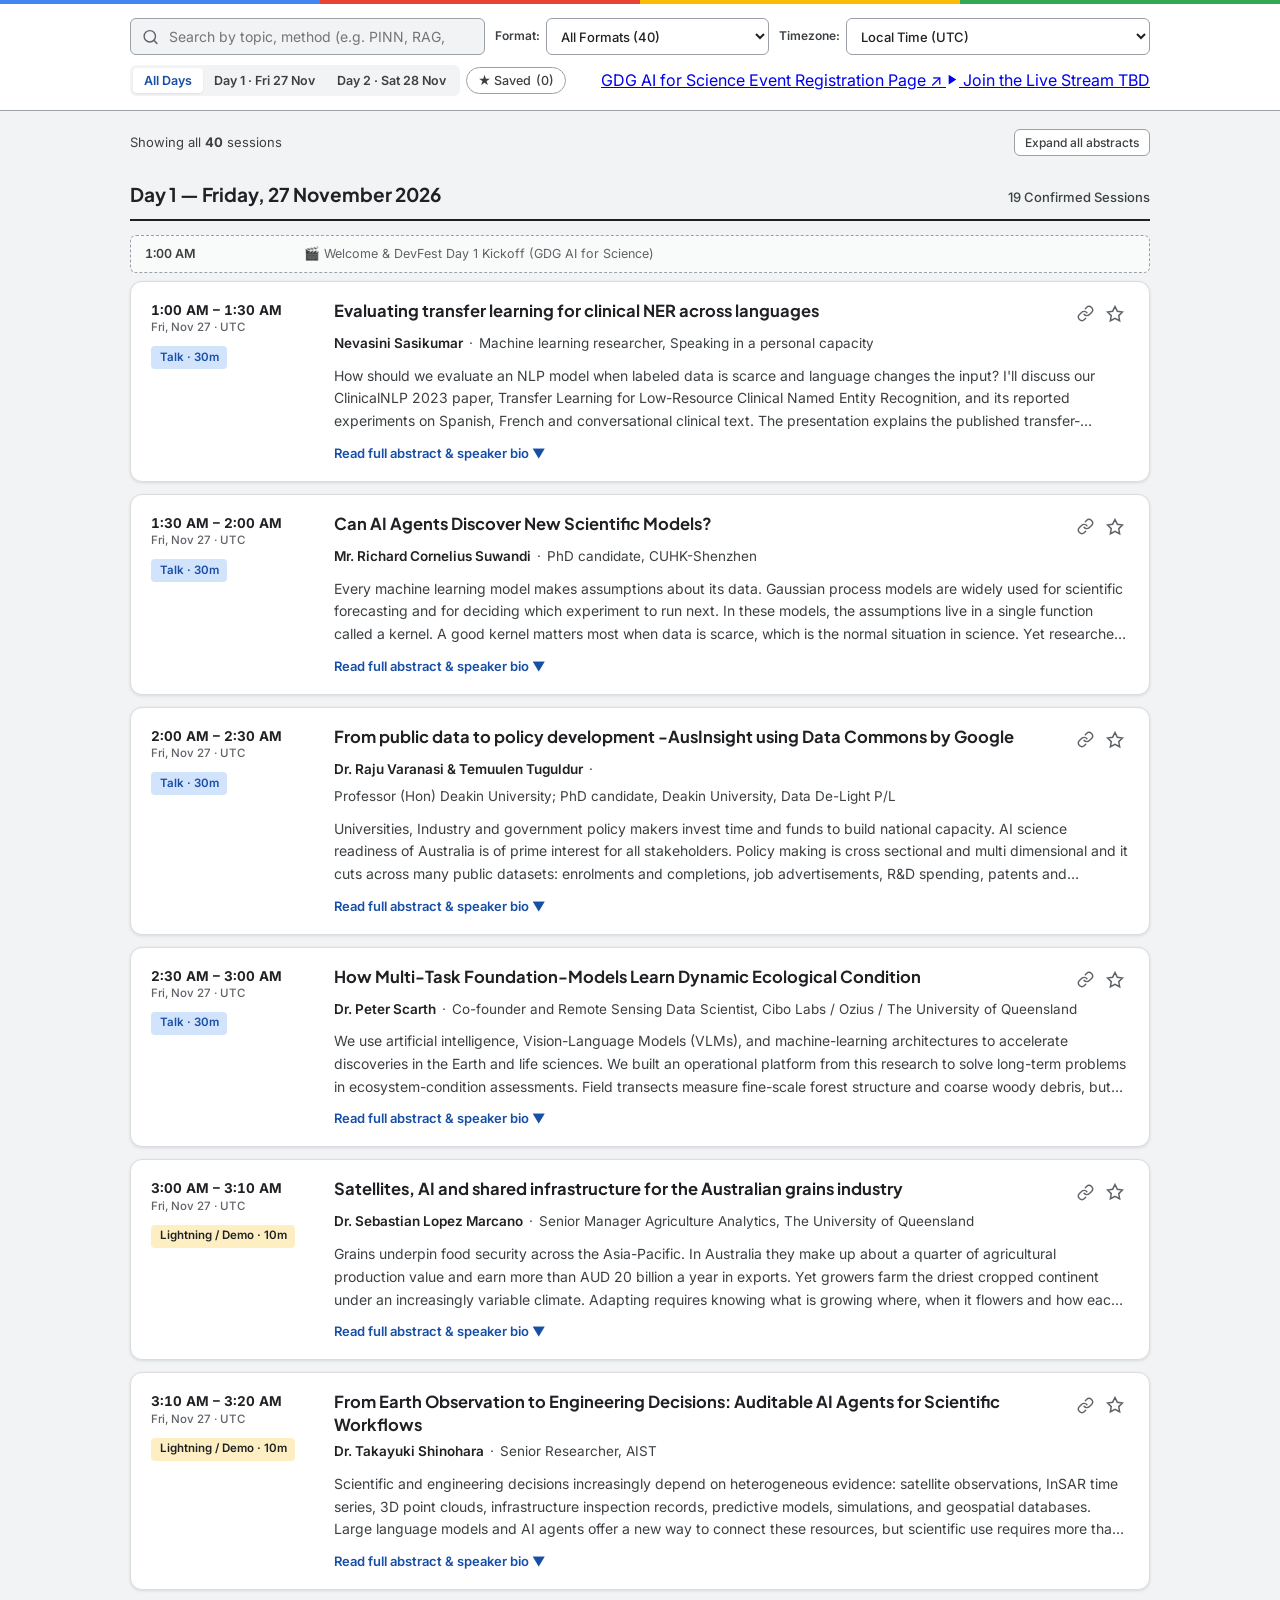
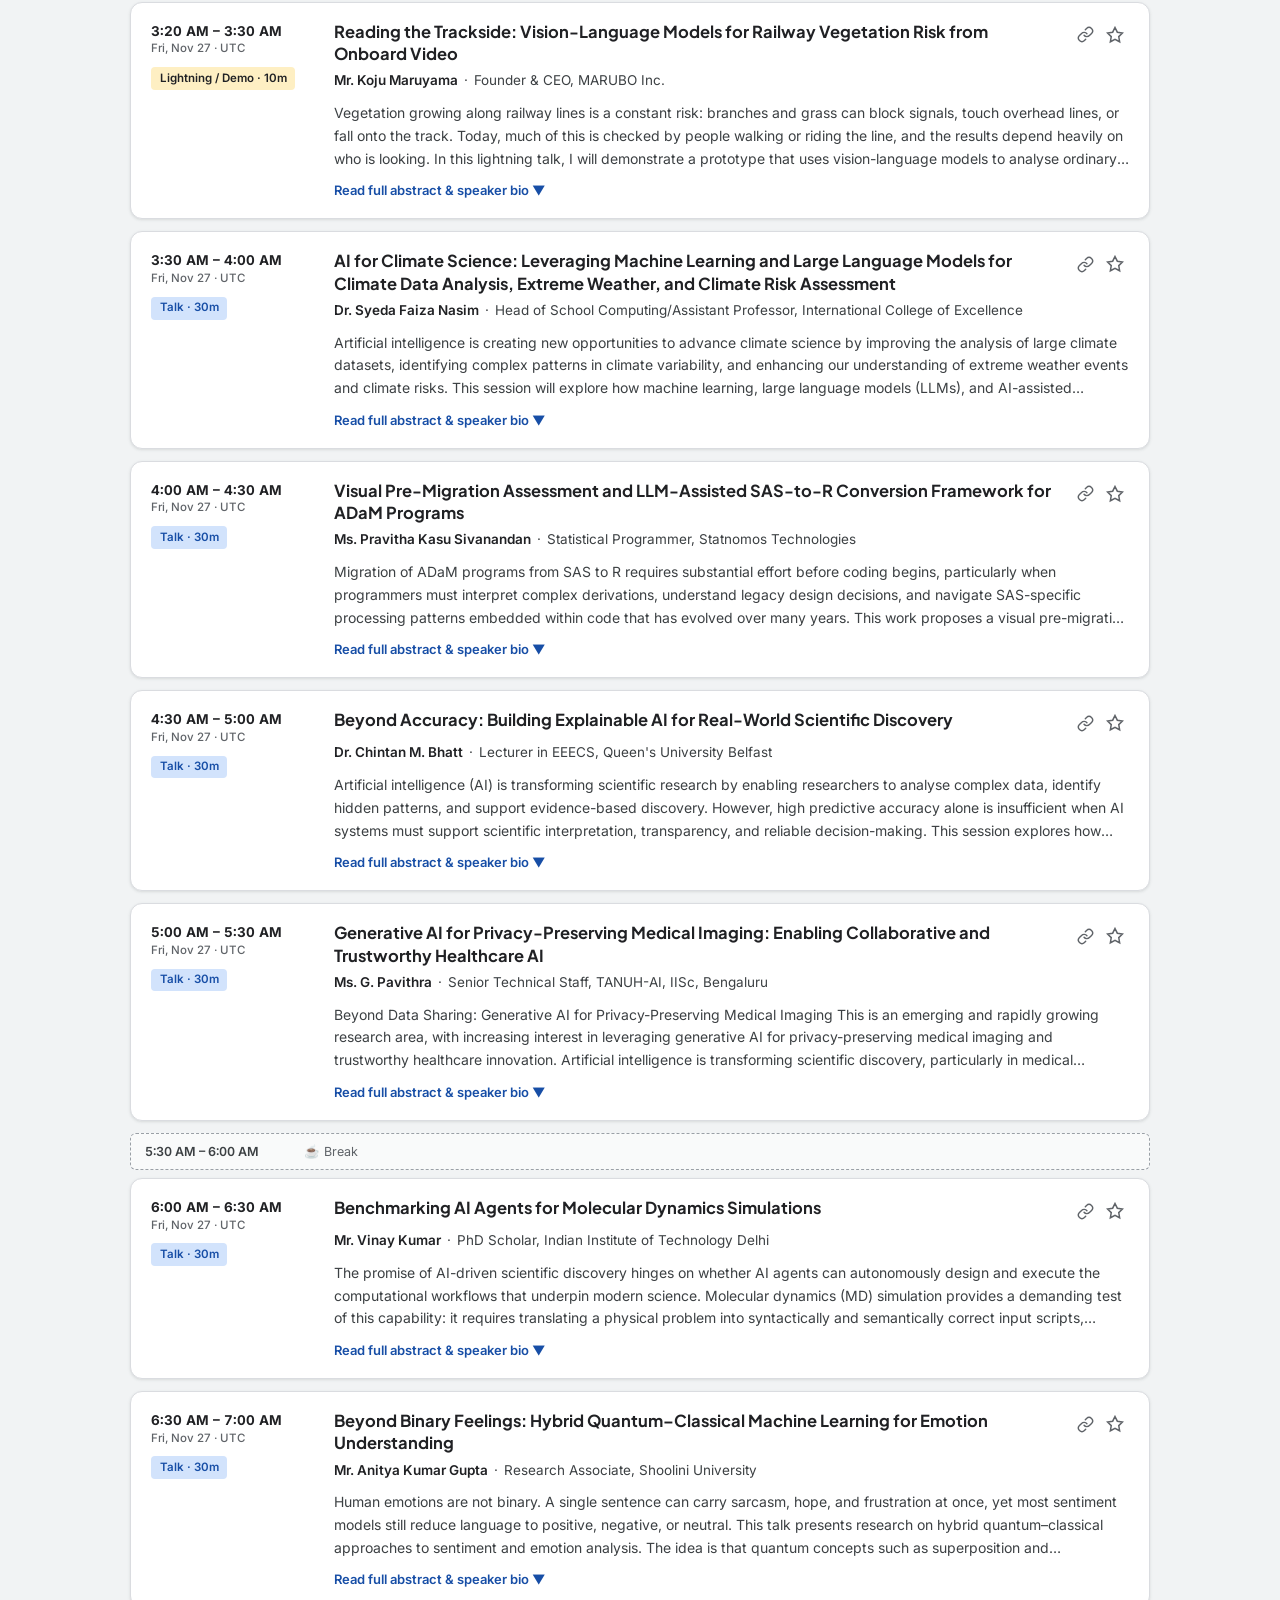
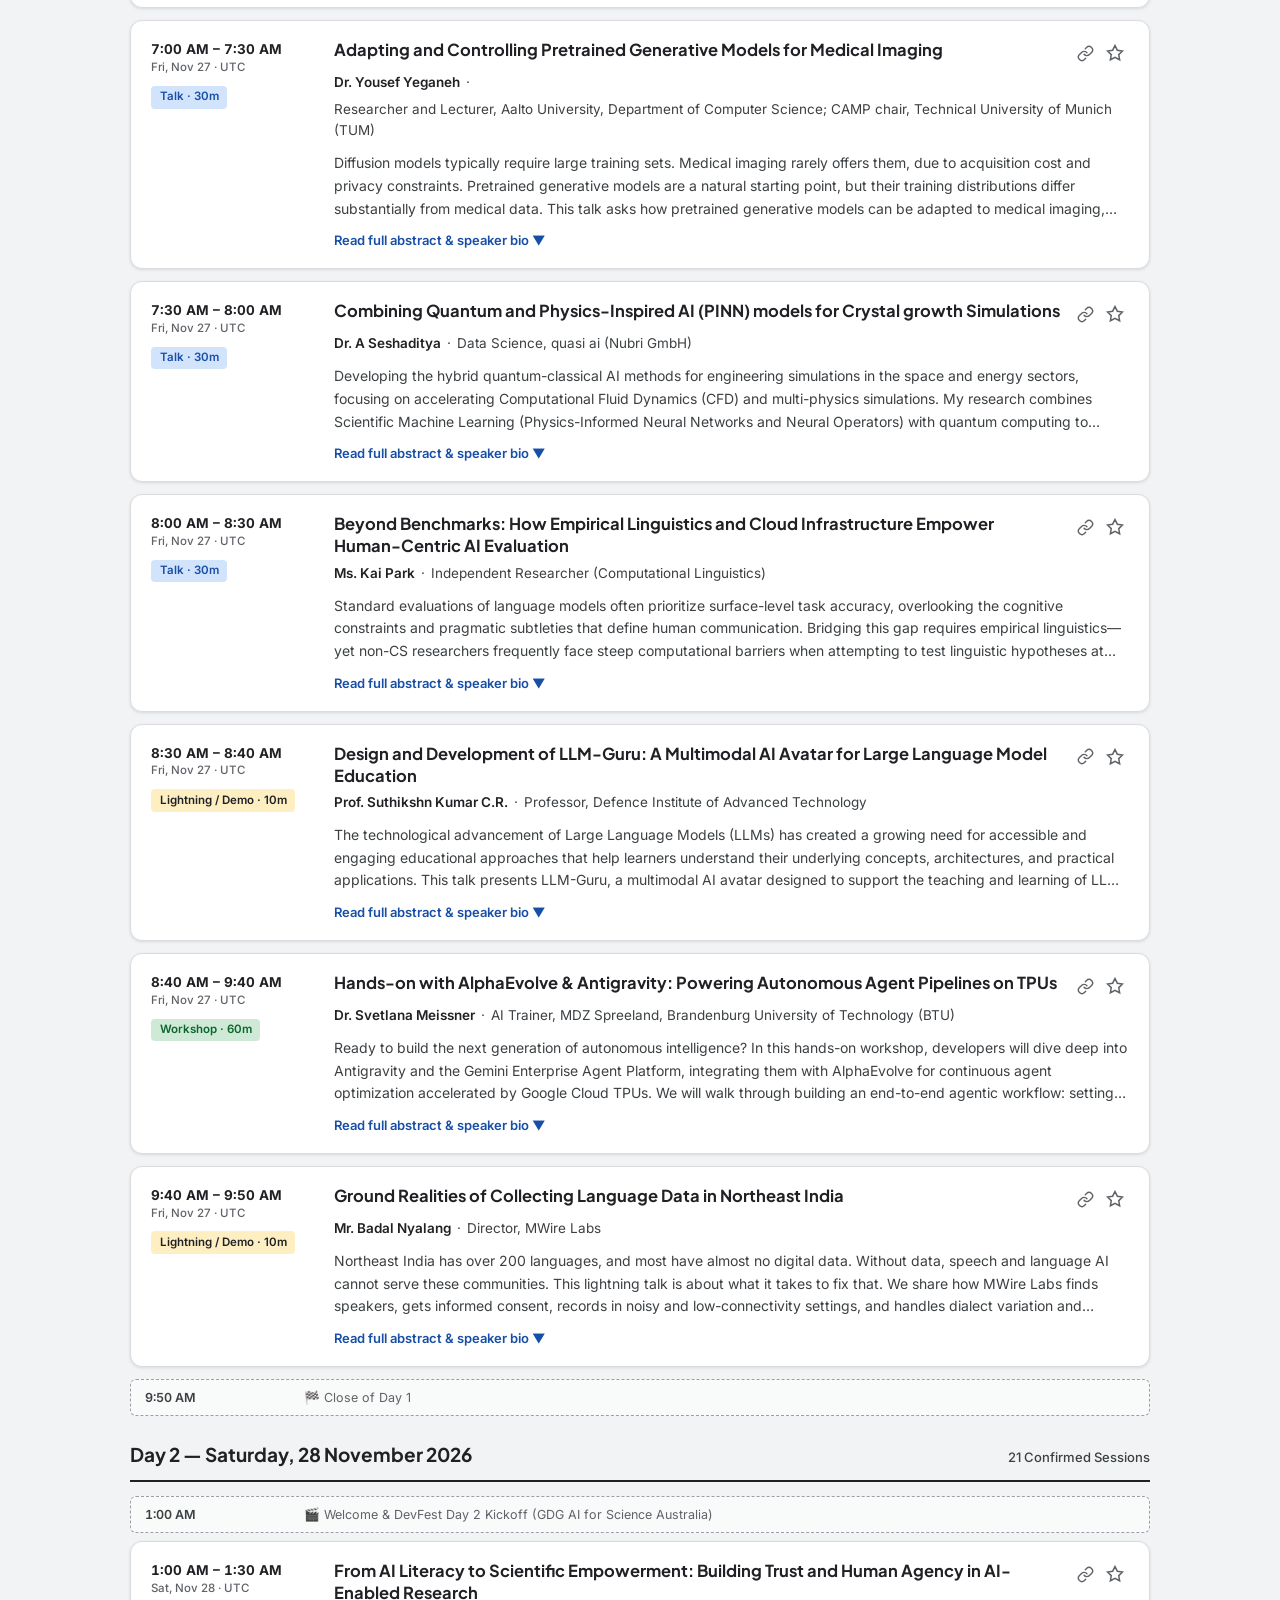
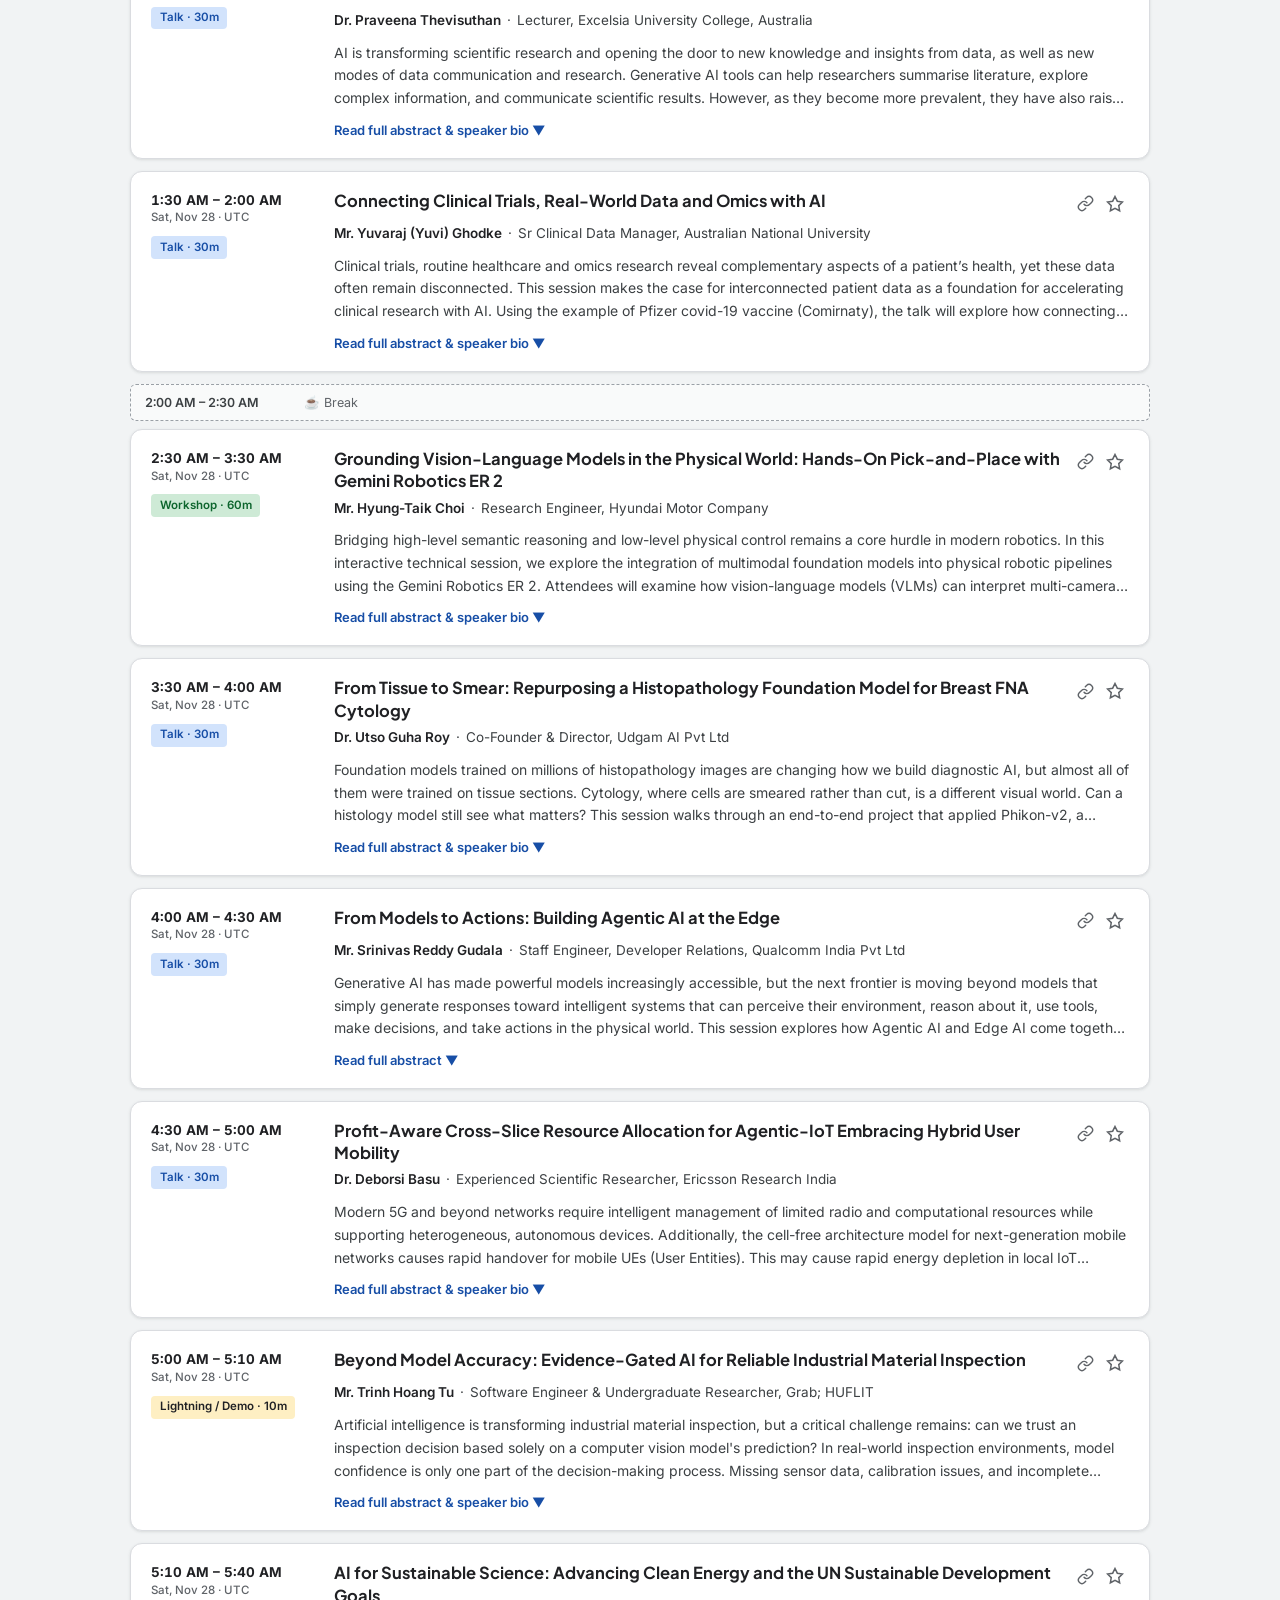
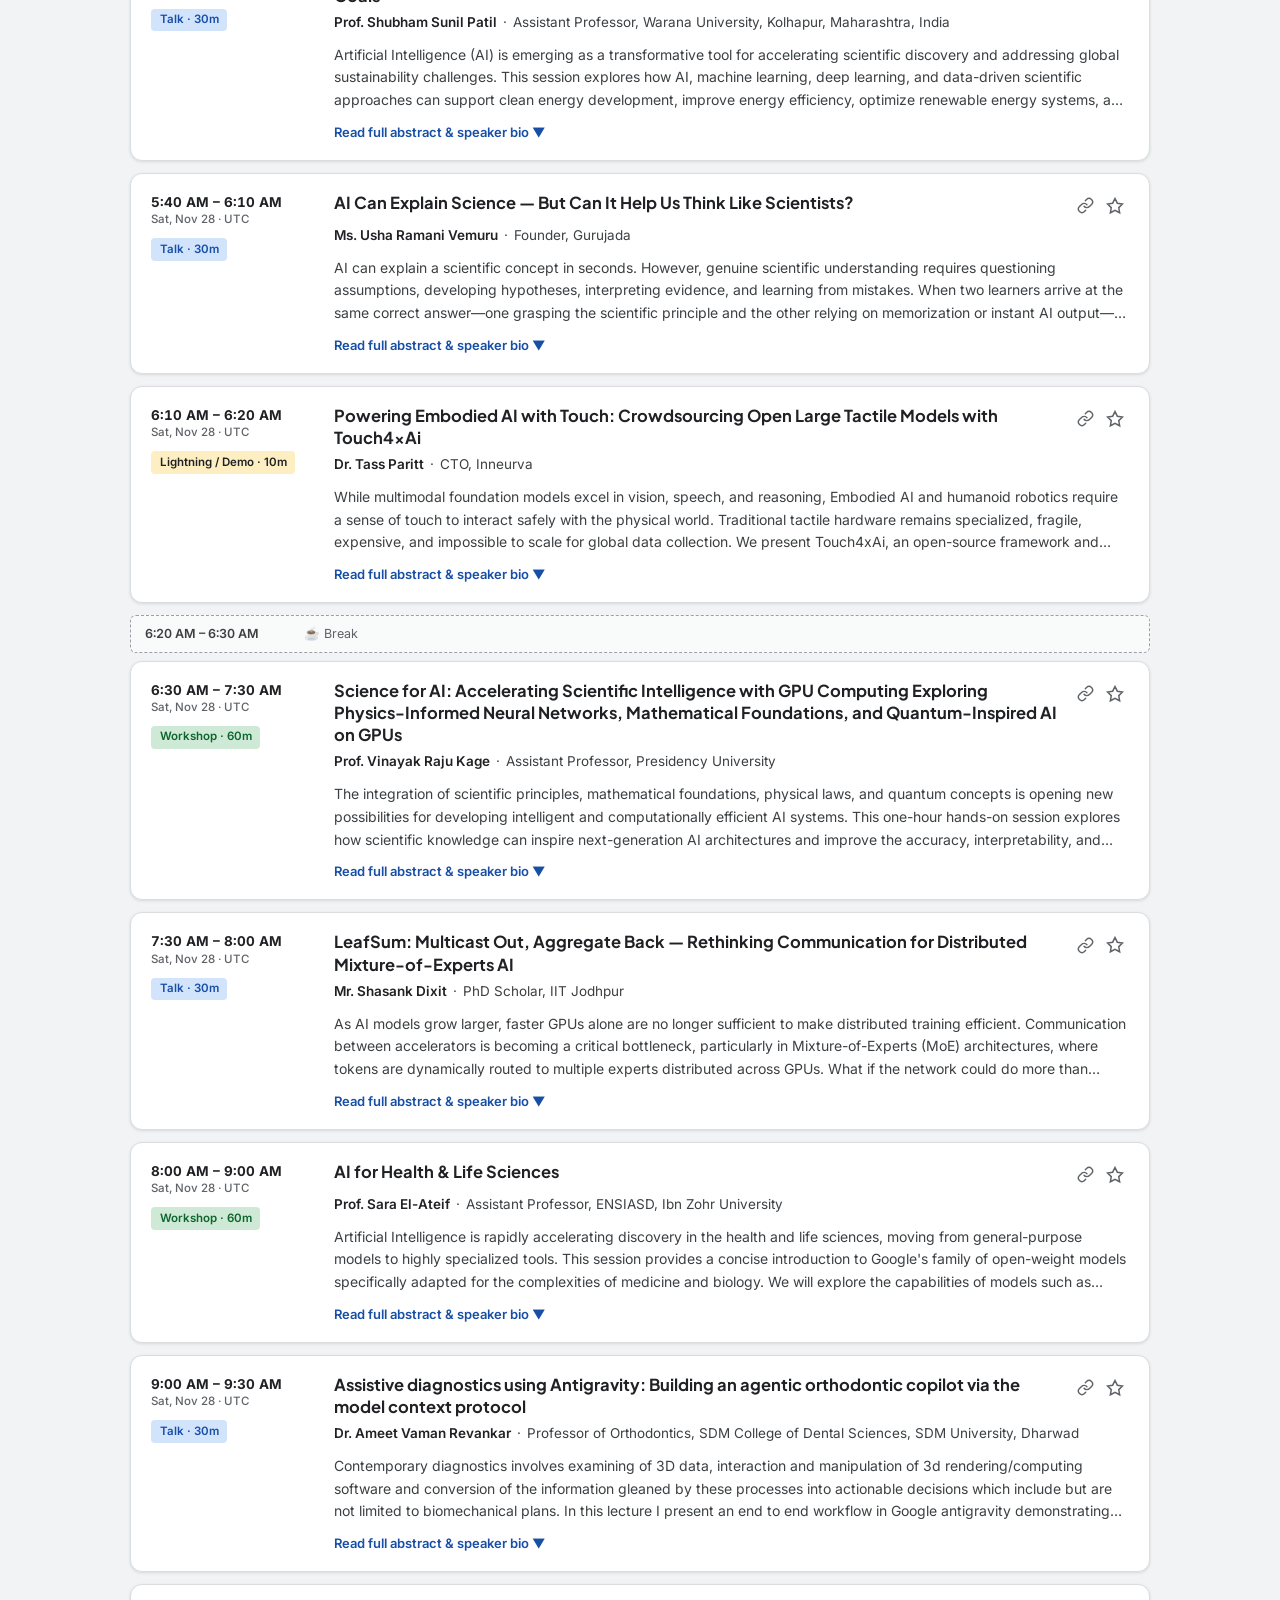
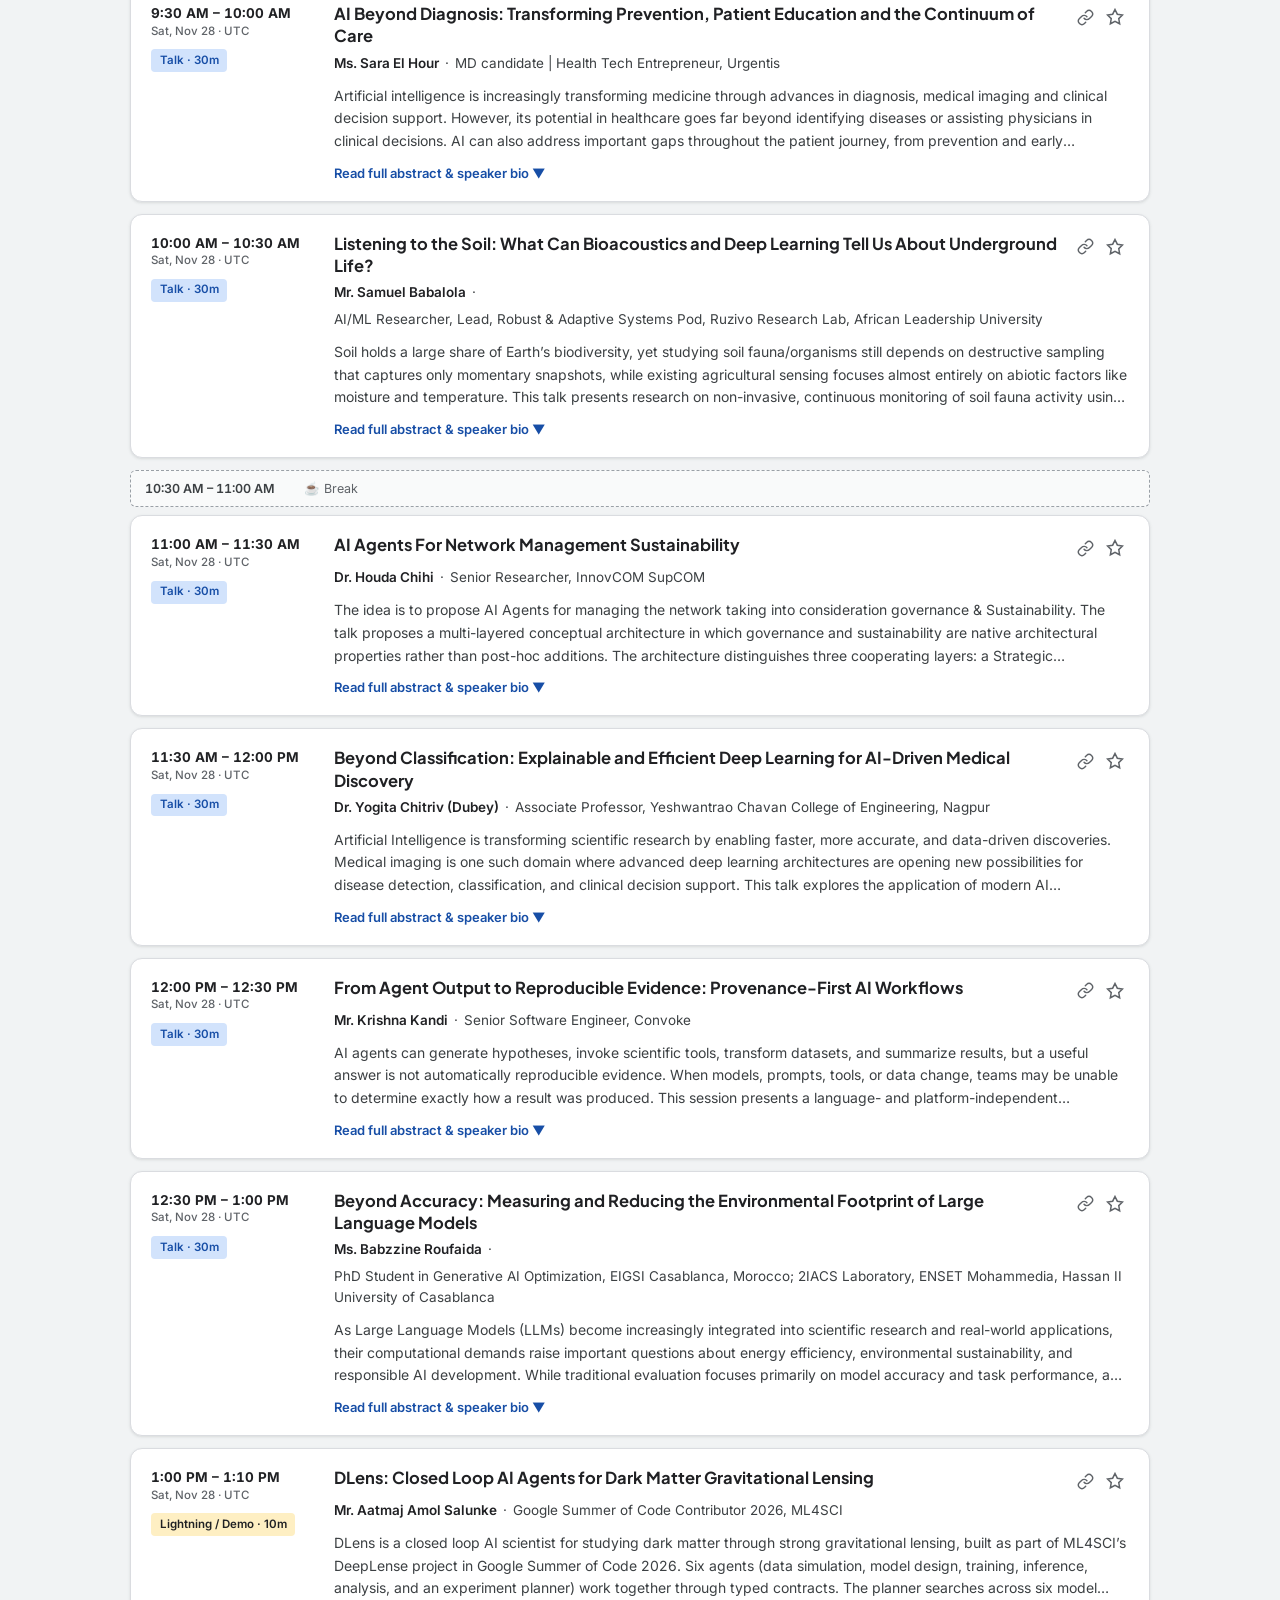
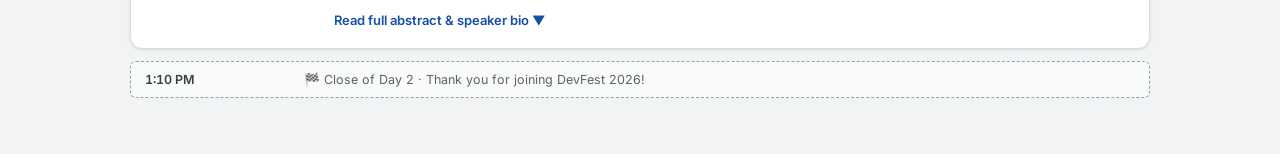
==== commit a9339787: "Add event registration and live stream links Added event registration and live stream links to the H" ====
--- a/index.html
+++ b/index.html
@@ -67,6 +67,24 @@
             <span id="savedCountBadge">(0)</span>
           </button>
         </div>
+
+        <div class="event-actions" aria-label="Event registration and live stream">
+          <a href="https://gdg.community.dev/events/details/google-gdg-ai-for-science-australia-presents-apac-ai-for-science-devfest/"
+            target="_blank" rel="noopener noreferrer" class="reg-link">
+            <span>GDG AI for Science Event Registration Page</span>
+            <span aria-hidden="true">↗</span>
+          </a>
+          <!-- Replace href="TBD" with the live stream URL when available -->
+          <a href="TBD" target="_blank" rel="noopener noreferrer" class="btn-livestream"
+            onclick="if(this.getAttribute('href')==='TBD'){event.preventDefault();}"
+            title="Live stream link coming soon (TBD)">
+            <svg width="13" height="13" viewBox="0 0 24 24" fill="currentColor" aria-hidden="true">
+              <polygon points="5 3 19 12 5 21 5 3"></polygon>
+            </svg>
+            <span>Join the Live Stream</span>
+            <span class="tbd-badge">TBD</span>
+          </a>
+        </div>
       </div>
     </div>
   </section>
--- a/styles.css
+++ b/styles.css
@@ -0,0 +1,831 @@
+:root {
+  /* Google News Partner Marketing Hub Light Palette (WCAG 2.2 AA Compliant) */
+  --bg-page: #F1F3F4;
+  --bg-surface: #FFFFFF;
+  --bg-subtle: #F1F3F4;
+  --border-light: #9AA0A6;
+  --border-subtle: #DADCE0;
+
+  --text-primary: #202124;
+  --text-secondary: #3C4043;
+  --text-muted: #5F6368;
+
+  --brand-blue: #4285F4;
+  --brand-red: #EA4335;
+  --brand-yellow: #FBBC04;
+  --brand-green: #34A853;
+  --brand-orange: #E37400;
+
+  --google-blue: #174EA6;
+  --google-blue-hover: #174EA6;
+  --google-blue-tint: #D2E3FC;
+  --google-blue-text: #174EA6;
+
+  --google-green: #0D652D;
+  --google-green-tint: #CEEAD6;
+  --google-green-text: #0D652D;
+
+  --google-yellow: #FBBC04;
+  --google-yellow-tint: #FEEFC3;
+  --google-yellow-text: #202124;
+
+  --google-red: #A50E0E;
+  --google-red-tint: #FAD2CF;
+  --google-red-text: #A50E0E;
+
+  --teal-tint: #E4F7FB;
+  --teal-text: #007B83;
+
+  --radius-sm: 6px;
+  --radius-md: 12px;
+  --radius-pill: 999px;
+  --shadow-sm: 0 1px 2px rgba(60, 64, 67, 0.08), 0 1px 3px 1px rgba(60, 64, 67, 0.04);
+  --shadow-hover: 0 2px 6px rgba(60, 64, 67, 0.12), 0 1px 2px rgba(60, 64, 67, 0.08);
+}
+
+* {
+  box-sizing: border-box;
+  margin: 0;
+  padding: 0;
+}
+
+body {
+  font-family: 'Inter', -apple-system, BlinkMacSystemFont, "Segoe UI", Roboto, sans-serif;
+  background-color: var(--bg-page);
+  color: var(--text-primary);
+  line-height: 1.55;
+  -webkit-font-smoothing: antialiased;
+  padding-bottom: 48px;
+}
+
+/* Top Google 4-Color Accent Bar */
+.google-accent-bar {
+  height: 4px;
+  width: 100%;
+  background: linear-gradient(90deg,
+      #4285F4 0%, #4285F4 25%,
+      #EA4335 25%, #EA4335 50%,
+      #FBBC04 50%, #FBBC04 75%,
+      #34A853 75%, #34A853 100%);
+}
+
+.container {
+  max-width: 1060px;
+  margin: 0 auto;
+  padding: 0 20px;
+}
+
+/* Header */
+.site-header {
+  background: var(--bg-surface);
+  border-bottom: 1px solid var(--border-subtle);
+  padding: 28px 0 22px;
+}
+
+.eyebrow {
+  display: inline-flex;
+  align-items: center;
+  gap: 8px;
+  font-size: 12px;
+  font-weight: 600;
+  letter-spacing: 0.04em;
+  text-transform: uppercase;
+  color: var(--google-blue);
+  background: var(--google-blue-tint);
+  padding: 4px 12px;
+  border-radius: var(--radius-pill);
+  margin-bottom: 12px;
+}
+
+.header-top {
+  display: flex;
+  flex-wrap: wrap;
+  justify-content: space-between;
+  align-items: flex-end;
+  gap: 16px;
+}
+
+h1 {
+  font-family: 'Plus Jakarta Sans', 'Inter', sans-serif;
+  font-size: clamp(22px, 3.2vw, 30px);
+  font-weight: 700;
+  color: var(--text-primary);
+  letter-spacing: -0.02em;
+  line-height: 1.2;
+}
+
+.subtitle {
+  margin-top: 6px;
+  font-size: 14.5px;
+  color: var(--text-secondary);
+  max-width: 700px;
+}
+
+.meta-pills {
+  display: flex;
+  flex-wrap: wrap;
+  gap: 8px;
+  margin-top: 14px;
+}
+
+.meta-pill {
+  display: inline-flex;
+  align-items: center;
+  gap: 6px;
+  font-size: 12.5px;
+  color: var(--text-secondary);
+  background: var(--bg-subtle);
+  padding: 5px 11px;
+  border-radius: var(--radius-sm);
+  font-weight: 500;
+}
+
+/* Controls Toolbar */
+.controls-wrapper {
+  background: rgba(255, 255, 255, 0.96);
+  backdrop-filter: blur(8px);
+  border-bottom: 1px solid var(--border-light);
+  position: sticky;
+  top: 0;
+  z-index: 30;
+  padding: 14px 0;
+}
+
+.controls-row-main {
+  display: grid;
+  grid-template-columns: 1fr auto auto;
+  gap: 10px;
+  align-items: center;
+}
+
+.search-box {
+  position: relative;
+  width: 100%;
+}
+
+.search-box svg {
+  position: absolute;
+  left: 12px;
+  top: 50%;
+  transform: translateY(-50%);
+  width: 17px;
+  height: 17px;
+  color: var(--text-muted);
+  pointer-events: none;
+}
+
+.search-input {
+  width: 100%;
+  padding: 9px 34px 9px 38px;
+  font-size: 14px;
+  font-family: inherit;
+  color: var(--text-primary);
+  background: var(--bg-page);
+  border: 1px solid var(--border-light);
+  border-radius: var(--radius-sm);
+  transition: border-color 0.15s, background-color 0.15s, box-shadow 0.15s;
+}
+
+.search-input:focus {
+  outline: none;
+  background: var(--bg-surface);
+  border-color: var(--google-blue);
+  box-shadow: 0 0 0 3px rgba(26, 115, 232, 0.14);
+}
+
+.clear-search {
+  position: absolute;
+  right: 8px;
+  top: 50%;
+  transform: translateY(-50%);
+  background: none;
+  border: none;
+  color: var(--text-muted);
+  cursor: pointer;
+  font-size: 16px;
+  line-height: 1;
+  padding: 4px;
+  display: none;
+}
+
+.clear-search.visible {
+  display: block;
+}
+
+.tz-select-wrap {
+  display: flex;
+  align-items: center;
+  gap: 6px;
+}
+
+.tz-label {
+  font-size: 12px;
+  font-weight: 600;
+  color: var(--text-secondary);
+  white-space: nowrap;
+}
+
+.select-control {
+  padding: 8.5px 10px;
+  font-size: 13px;
+  font-family: inherit;
+  font-weight: 500;
+  color: var(--text-primary);
+  background: var(--bg-surface);
+  border: 1px solid var(--border-light);
+  border-radius: var(--radius-sm);
+  cursor: pointer;
+}
+
+.select-control:focus {
+  outline: none;
+  border-color: var(--google-blue);
+}
+
+/* Filter Chips Row */
+.controls-row-filters {
+  display: flex;
+  flex-wrap: wrap;
+  align-items: center;
+  justify-content: space-between;
+  gap: 10px;
+  margin-top: 10px;
+}
+
+.chip-group {
+  display: flex;
+  flex-wrap: wrap;
+  align-items: center;
+  gap: 6px;
+}
+
+.day-tabs {
+  display: inline-flex;
+  background: var(--bg-subtle);
+  padding: 3px;
+  border-radius: var(--radius-sm);
+}
+
+.day-tab {
+  border: none;
+  background: transparent;
+  color: var(--text-secondary);
+  font-family: inherit;
+  font-size: 12.5px;
+  font-weight: 600;
+  padding: 5px 11px;
+  border-radius: 4px;
+  cursor: pointer;
+  transition: all 0.15s;
+}
+
+.day-tab.active {
+  background: var(--bg-surface);
+  color: var(--google-blue);
+  box-shadow: 0 1px 2px rgba(0, 0, 0, 0.08);
+}
+
+.chip {
+  border: 1px solid var(--border-light);
+  background: var(--bg-surface);
+  color: var(--text-secondary);
+  font-family: inherit;
+  font-size: 12.5px;
+  font-weight: 500;
+  padding: 5px 11px;
+  border-radius: var(--radius-pill);
+  cursor: pointer;
+  transition: all 0.15s;
+  display: inline-flex;
+  align-items: center;
+  gap: 5px;
+  white-space: nowrap;
+}
+
+.chip:hover {
+  background: var(--bg-subtle);
+  color: var(--text-primary);
+}
+
+.chip.active {
+  background: var(--google-blue-tint);
+  border-color: #AECBFA;
+  color: var(--google-blue-text);
+  font-weight: 600;
+}
+
+.chip-dot {
+  width: 7px;
+  height: 7px;
+  border-radius: 50%;
+  display: inline-block;
+}
+
+/* Status & Utility Bar */
+.status-bar {
+  display: flex;
+  flex-wrap: wrap;
+  justify-content: space-between;
+  align-items: center;
+  gap: 10px;
+  margin: 18px 0 14px;
+  font-size: 13px;
+  color: var(--text-secondary);
+}
+
+.utility-btns {
+  display: flex;
+  gap: 8px;
+  align-items: center;
+}
+
+.btn-text {
+  background: none;
+  border: 1px solid var(--border-light);
+  background: var(--bg-surface);
+  color: var(--text-secondary);
+  font-family: inherit;
+  font-size: 12px;
+  font-weight: 500;
+  padding: 5px 10px;
+  border-radius: var(--radius-sm);
+  cursor: pointer;
+  transition: all 0.15s;
+}
+
+.btn-text:hover {
+  color: var(--google-blue);
+  border-color: var(--google-blue);
+  background: var(--google-blue-tint);
+}
+
+/* Day & Block Headers */
+.day-section {
+  margin-top: 24px;
+}
+
+.day-banner {
+  display: flex;
+  align-items: baseline;
+  justify-content: space-between;
+  flex-wrap: wrap;
+  gap: 8px;
+  padding-bottom: 10px;
+  margin-bottom: 14px;
+  border-bottom: 2px solid var(--text-primary);
+}
+
+.day-banner h2 {
+  font-family: 'Plus Jakarta Sans', 'Inter', sans-serif;
+  font-size: 19px;
+  font-weight: 700;
+  color: var(--text-primary);
+}
+
+.day-banner span {
+  font-size: 13px;
+  color: var(--text-secondary);
+  font-weight: 500;
+}
+
+.block-header {
+  margin: 20px 0 10px;
+  padding: 7px 12px;
+  background: var(--bg-subtle);
+  border-left: 3px solid var(--google-blue);
+  border-radius: 0 var(--radius-sm) var(--radius-sm) 0;
+  font-size: 12.5px;
+  font-weight: 600;
+  color: var(--text-secondary);
+  letter-spacing: 0.01em;
+}
+
+/* Break / Marker Row */
+.marker-row {
+  display: flex;
+  align-items: center;
+  gap: 14px;
+  padding: 8px 14px;
+  margin: 8px 0;
+  font-size: 12.5px;
+  color: var(--text-muted);
+  border: 1px dashed var(--border-light);
+  border-radius: var(--radius-sm);
+  background: rgba(255, 255, 255, 0.55);
+}
+
+.marker-time {
+  font-variant-numeric: tabular-nums;
+  font-weight: 600;
+  min-width: 145px;
+  color: var(--text-secondary);
+}
+
+/* Session Card */
+.session-card {
+  background: var(--bg-surface);
+  border: 1px solid var(--border-subtle);
+  border-radius: var(--radius-md);
+  padding: 18px 20px;
+  margin-bottom: 12px;
+  box-shadow: var(--shadow-sm);
+  scroll-margin-top: 120px;
+  transition: box-shadow 0.18s ease, border-color 0.18s ease;
+}
+
+.session-card:hover {
+  box-shadow: var(--shadow-hover);
+  border-color: var(--border-light);
+}
+
+.session-card.targeted {
+  border-color: var(--google-blue);
+  box-shadow: 0 0 0 2px rgba(26, 115, 232, 0.18), var(--shadow-hover);
+}
+
+.session-card.bookmarked {
+  border-left: 4px solid var(--google-yellow);
+}
+
+.card-grid {
+  display: grid;
+  grid-template-columns: 165px 1fr;
+  gap: 18px;
+  align-items: start;
+}
+
+/* Left Time Column */
+.time-col {
+  display: flex;
+  flex-direction: column;
+  gap: 5px;
+  padding-top: 2px;
+}
+
+.time-primary {
+  font-size: 13.5px;
+  font-weight: 700;
+  color: var(--text-primary);
+  font-variant-numeric: tabular-nums;
+  line-height: 1.3;
+}
+
+.time-date-sub {
+  font-size: 11.5px;
+  color: var(--text-muted);
+  font-weight: 500;
+}
+
+.format-badge {
+  display: inline-flex;
+  align-items: center;
+  width: fit-content;
+  margin-top: 4px;
+  font-size: 11.5px;
+  font-weight: 600;
+  padding: 2.5px 8.5px;
+  border-radius: 4px;
+}
+
+.fmt-talk {
+  background: var(--google-blue-tint);
+  color: var(--google-blue-text);
+}
+
+.fmt-workshop {
+  background: var(--google-green-tint);
+  color: var(--google-green-text);
+}
+
+.fmt-lightning {
+  background: var(--google-yellow-tint);
+  color: var(--google-yellow-text);
+}
+
+.fmt-custom {
+  background: var(--google-red-tint);
+  color: var(--google-red-text);
+}
+
+/* Right Content Column */
+.content-col {
+  min-width: 0;
+}
+
+.card-top-row {
+  display: flex;
+  justify-content: space-between;
+  align-items: flex-start;
+  gap: 12px;
+}
+
+.session-title {
+  font-family: 'Plus Jakarta Sans', 'Inter', sans-serif;
+  font-size: 16.5px;
+  font-weight: 700;
+  color: var(--text-primary);
+  line-height: 1.35;
+  cursor: pointer;
+}
+
+.session-title:hover {
+  color: var(--google-blue);
+}
+
+.card-top-actions {
+  display: inline-flex;
+  align-items: center;
+  gap: 2px;
+  flex-shrink: 0;
+}
+
+.link-btn,
+.bookmark-btn {
+  background: transparent;
+  border: 1px solid transparent;
+  cursor: pointer;
+  color: var(--text-muted);
+  padding: 4px;
+  border-radius: 6px;
+  flex-shrink: 0;
+  transition: all 0.15s;
+  display: inline-flex;
+  align-items: center;
+  justify-content: center;
+  text-decoration: none;
+}
+
+.link-btn:hover {
+  background: var(--bg-subtle);
+  color: var(--google-blue);
+}
+
+.link-btn.active {
+  color: var(--google-blue);
+}
+
+.link-btn.copied {
+  color: var(--google-green-text);
+  background: var(--google-green-tint);
+  font-size: 11.5px;
+  font-weight: 600;
+  gap: 3px;
+  padding: 3px 7px;
+}
+
+.bookmark-btn:hover {
+  background: var(--bg-subtle);
+  color: var(--text-primary);
+}
+
+.bookmark-btn.active {
+  color: var(--google-yellow);
+}
+
+.speaker-line {
+  margin-top: 5px;
+  font-size: 13.5px;
+  color: var(--text-secondary);
+  display: flex;
+  flex-wrap: wrap;
+  align-items: center;
+  gap: 6px;
+}
+
+.speaker-name {
+  font-weight: 600;
+  color: var(--text-primary);
+}
+
+.speaker-aff {
+  color: var(--text-secondary);
+}
+
+.track-list {
+  display: flex;
+  flex-wrap: wrap;
+  gap: 6px;
+  margin-top: 9px;
+}
+
+.track-tag {
+  font-size: 11.5px;
+  font-weight: 500;
+  padding: 2px 8px;
+  border-radius: var(--radius-pill);
+  border: 1px solid var(--border-subtle);
+  background: var(--bg-page);
+  color: var(--text-secondary);
+}
+
+.track-tag[data-track="AI → Science"] {
+  background: #D2E3FC;
+  border-color: #4285F4;
+  color: #174EA6;
+}
+
+.track-tag[data-track="Science → AI"] {
+  background: #CEEAD6;
+  border-color: #34A853;
+  color: #0D652D;
+}
+
+.track-tag[data-track="DeepTech & Quantum"] {
+  background: #FEEFC3;
+  border-color: #E37400;
+  color: #202124;
+}
+
+.track-tag[data-track="SciComm & Policy"] {
+  background: #FAD2CF;
+  border-color: #EA4335;
+  color: #A50E0E;
+}
+
+.track-tag[data-track="Responsible AI"] {
+  background: var(--teal-tint);
+  border-color: #B2EBF2;
+  color: var(--teal-text);
+}
+
+/* Abstract Preview & Full Body */
+.abstract-wrap {
+  margin-top: 11px;
+  font-size: 14px;
+  color: #3C4043;
+  line-height: 1.62;
+}
+
+.abstract-preview {
+  display: -webkit-box;
+  -webkit-line-clamp: 3;
+  -webkit-box-orient: vertical;
+  overflow: hidden;
+}
+
+.session-card.expanded .abstract-preview {
+  display: none;
+}
+
+.details-panel {
+  display: none;
+}
+
+.session-card.expanded .details-panel {
+  display: block;
+}
+
+.abstract-full p {
+  margin-bottom: 10px;
+}
+
+.abstract-full p:last-child {
+  margin-bottom: 0;
+}
+
+.abstract-full ul {
+  margin: 6px 0 10px 20px;
+}
+
+.abstract-full li {
+  margin-bottom: 4px;
+}
+
+/* Speaker Bio & Links inside Expanded Panel */
+.bio-box {
+  margin-top: 14px;
+  padding-top: 12px;
+  border-top: 1px solid var(--border-subtle);
+  font-size: 13px;
+  color: var(--text-secondary);
+  line-height: 1.55;
+}
+
+.bio-label {
+  font-size: 11px;
+  font-weight: 700;
+  text-transform: uppercase;
+  letter-spacing: 0.05em;
+  color: var(--text-muted);
+  margin-bottom: 4px;
+}
+
+.links-row {
+  display: flex;
+  flex-wrap: wrap;
+  gap: 8px;
+  margin-top: 12px;
+}
+
+.ext-link {
+  display: inline-flex;
+  align-items: center;
+  gap: 5px;
+  font-size: 12px;
+  font-weight: 600;
+  color: var(--google-blue);
+  background: var(--google-blue-tint);
+  padding: 4px 10px;
+  border-radius: var(--radius-sm);
+  text-decoration: none;
+  transition: background 0.15s;
+}
+
+.ext-link:hover {
+  background: #D2E3FC;
+  text-decoration: none;
+}
+
+.card-footer-actions {
+  margin-top: 10px;
+  display: flex;
+  align-items: center;
+  justify-content: space-between;
+}
+
+.toggle-btn {
+  background: none;
+  border: none;
+  color: var(--google-blue);
+  font-family: inherit;
+  font-size: 13px;
+  font-weight: 600;
+  cursor: pointer;
+  padding: 2px 0;
+  display: inline-flex;
+  align-items: center;
+  gap: 4px;
+}
+
+.toggle-btn:hover {
+  color: var(--google-blue-hover);
+  text-decoration: underline;
+}
+
+mark {
+  background-color: #FEF08A;
+  color: inherit;
+  padding: 0 2px;
+  border-radius: 2px;
+}
+
+/* Empty State */
+.empty-state {
+  background: var(--bg-surface);
+  border: 1px solid var(--border-subtle);
+  border-radius: var(--radius-md);
+  padding: 44px 20px;
+  text-align: center;
+  margin-top: 20px;
+}
+
+.empty-state h3 {
+  font-size: 16px;
+  font-weight: 600;
+  margin-bottom: 6px;
+}
+
+.empty-state p {
+  font-size: 13.5px;
+  color: var(--text-secondary);
+  margin-bottom: 14px;
+}
+
+/* Responsive adjustments for embeds & mobile */
+@media (max-width: 740px) {
+  .controls-row-main {
+    grid-template-columns: 1fr;
+  }
+
+  .tz-select-wrap {
+    justify-content: space-between;
+  }
+
+  .select-control {
+    flex: 1;
+  }
+
+  .card-grid {
+    grid-template-columns: 1fr;
+    gap: 8px;
+  }
+
+  .time-col {
+    flex-direction: row;
+    flex-wrap: wrap;
+    align-items: center;
+    justify-content: space-between;
+    padding-bottom: 8px;
+    border-bottom: 1px solid var(--border-subtle);
+  }
+
+  .format-badge {
+    margin-top: 0;
+  }
+
+  .marker-row {
+    flex-direction: column;
+    align-items: flex-start;
+    gap: 2px;
+  }
+}
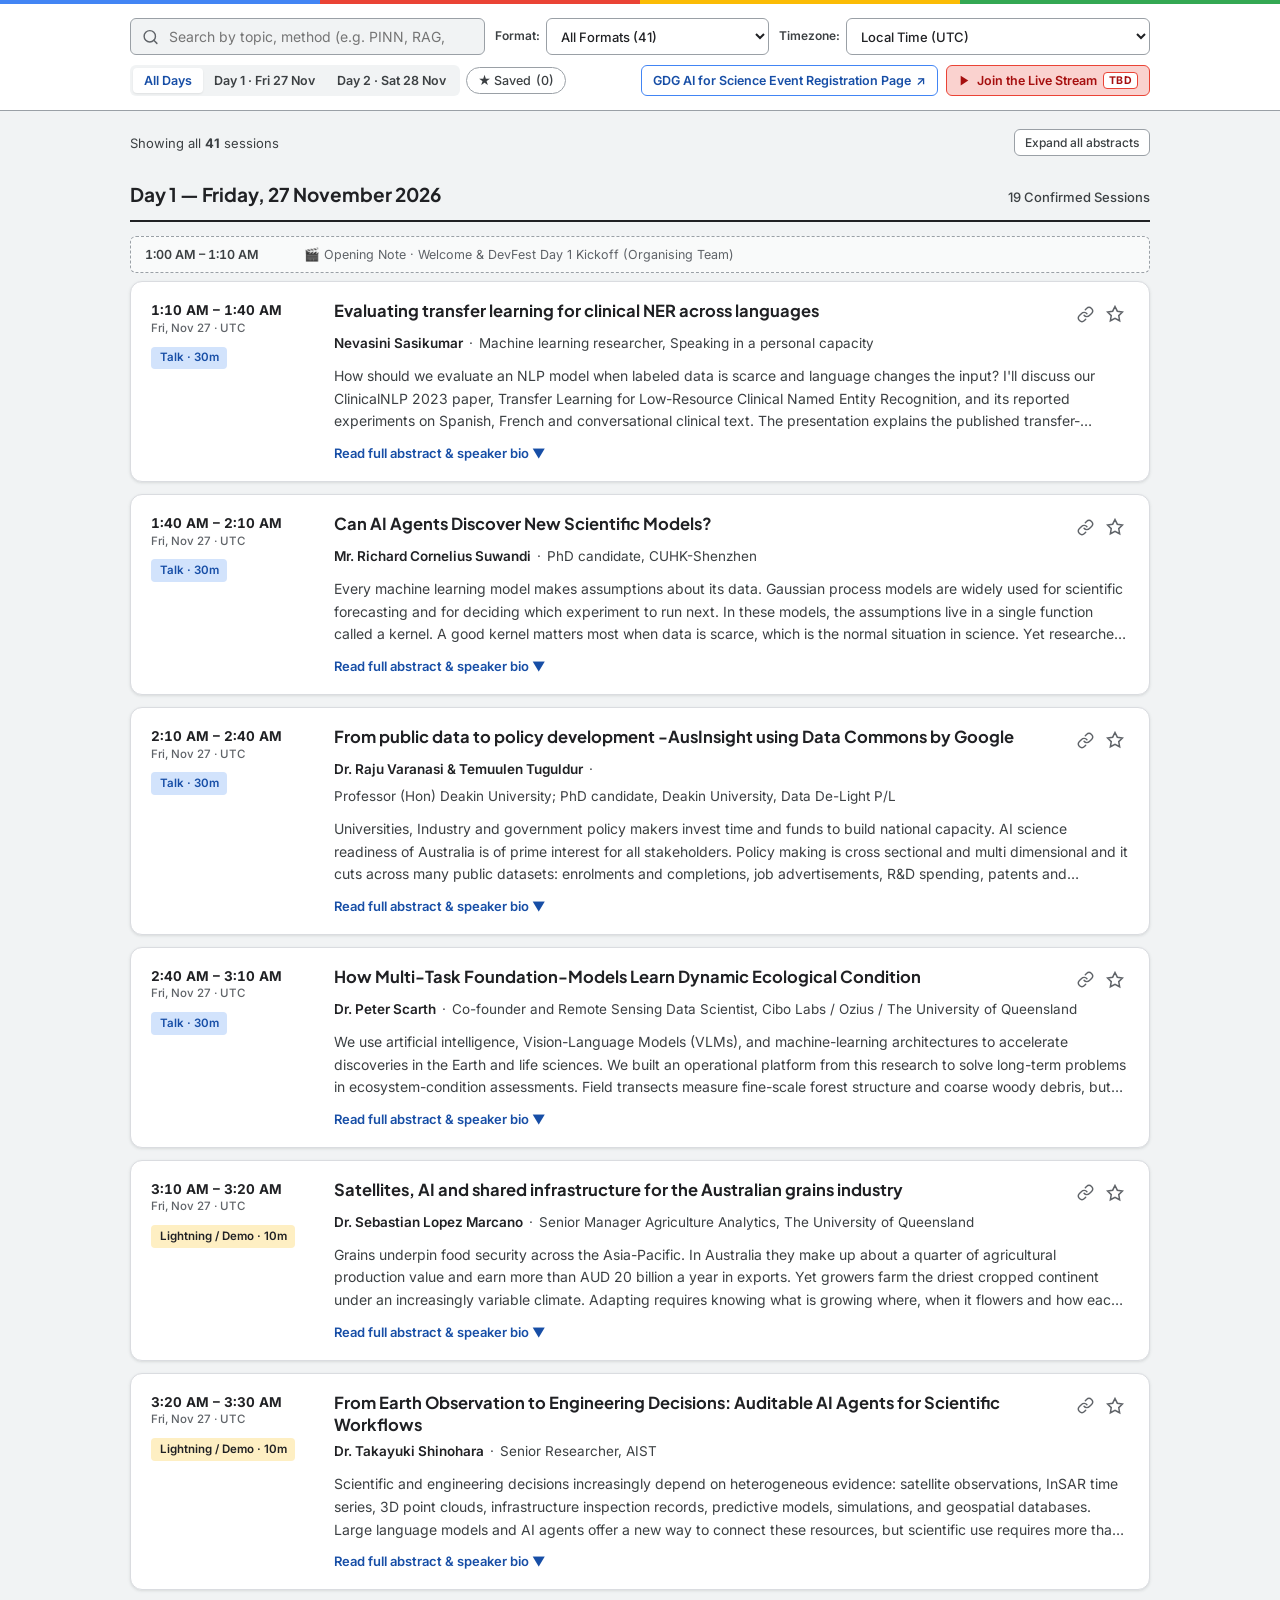
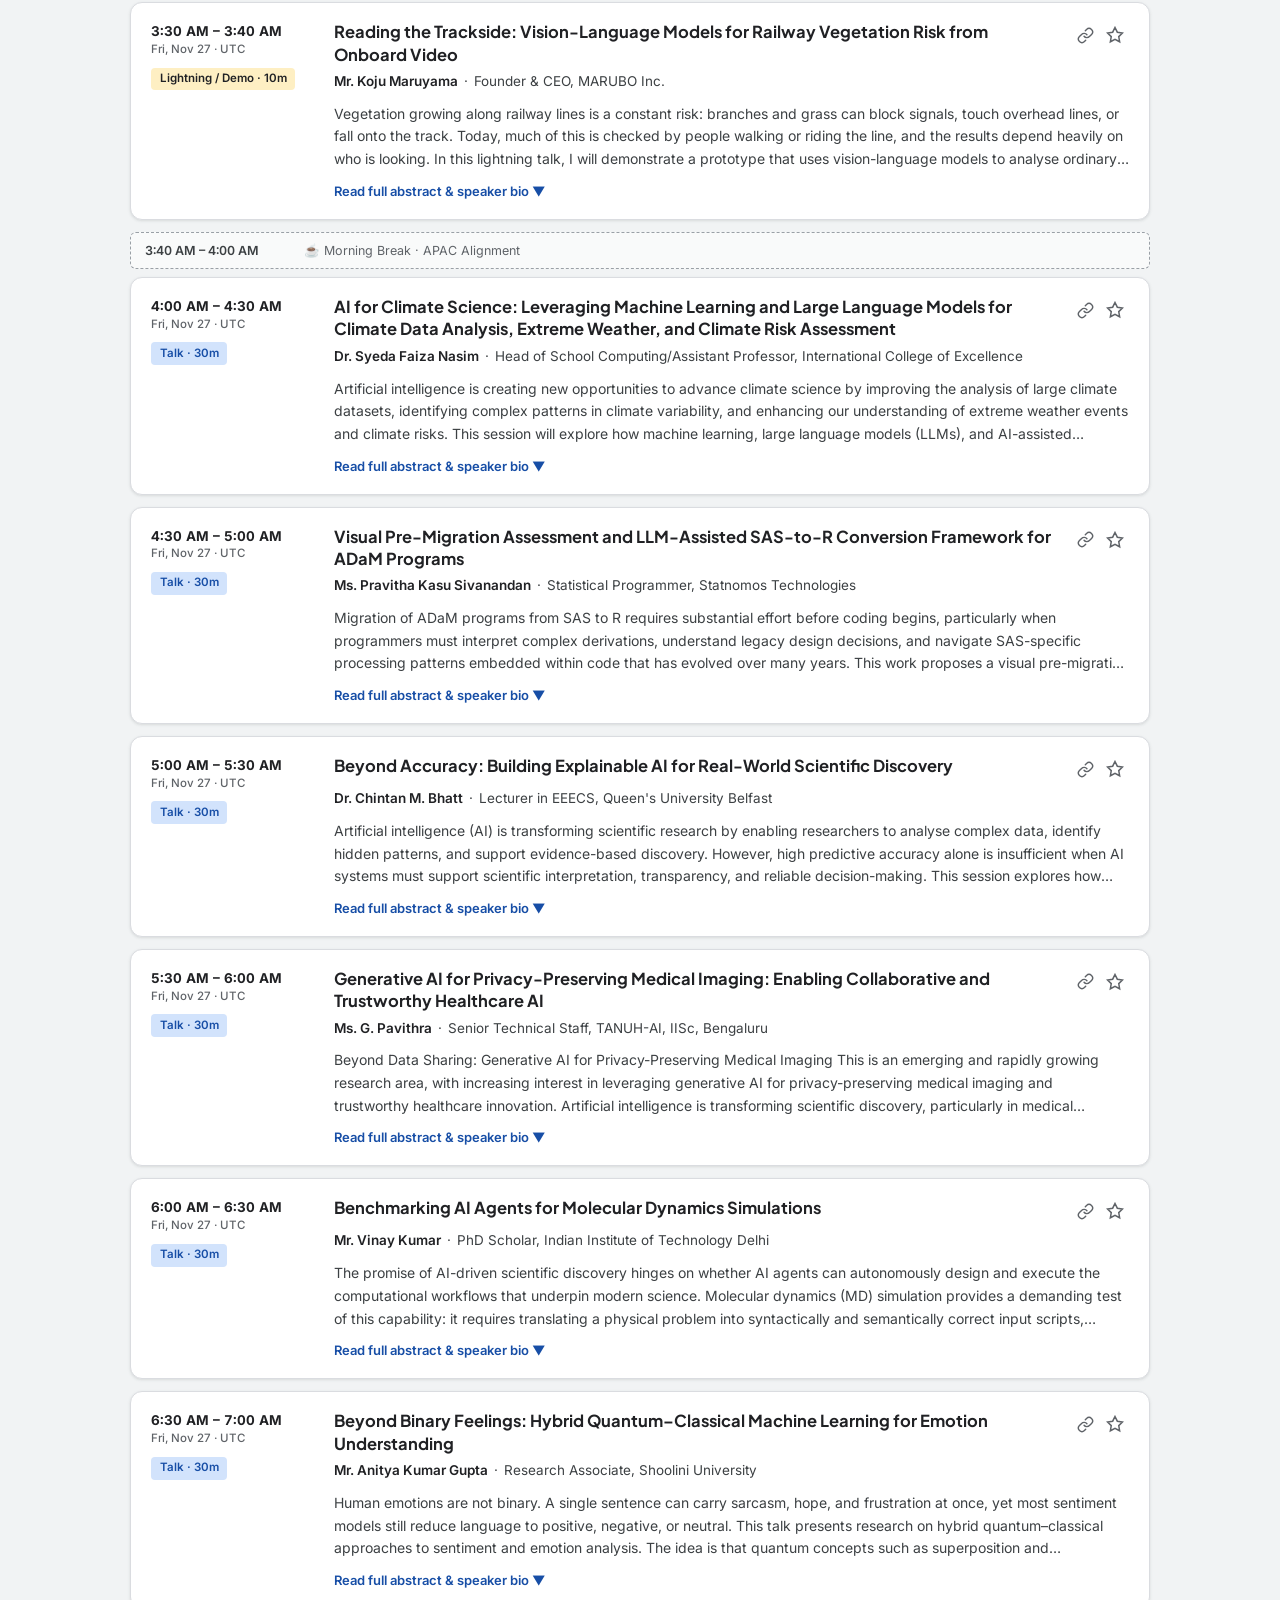
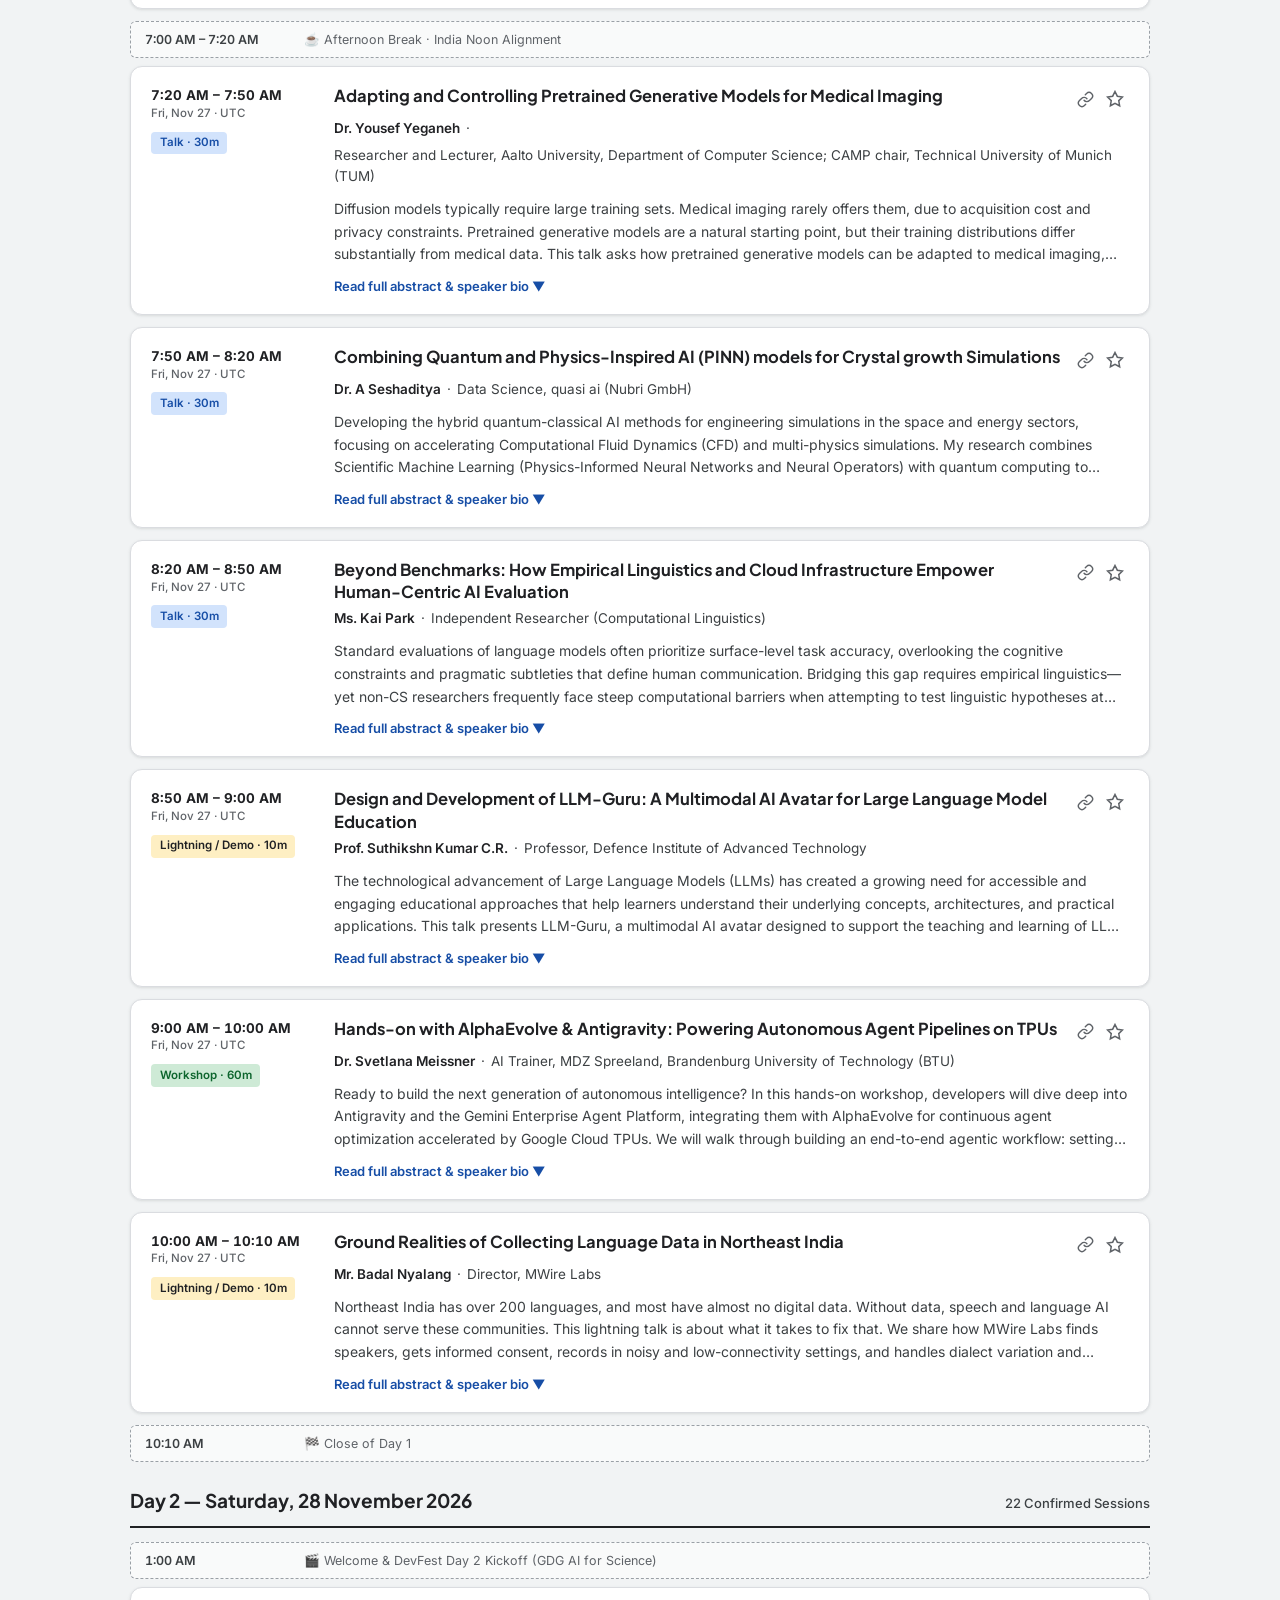
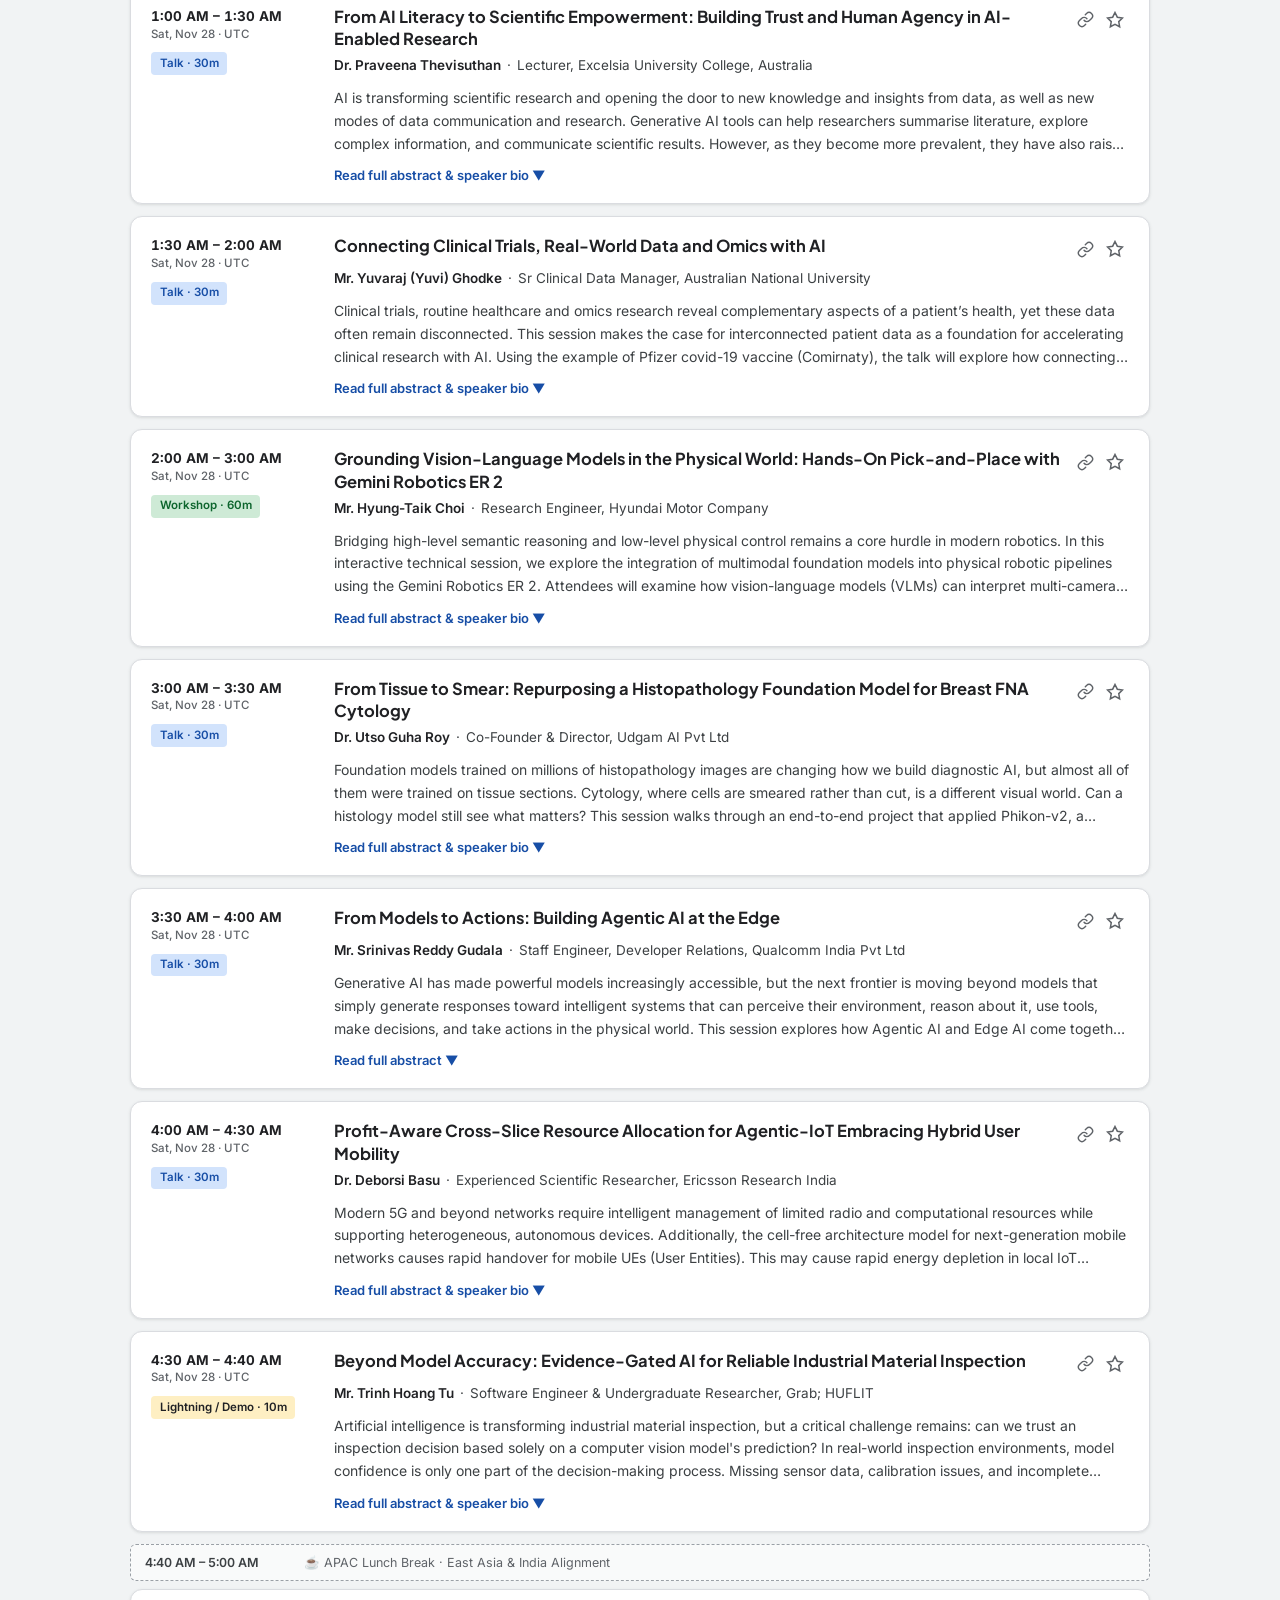
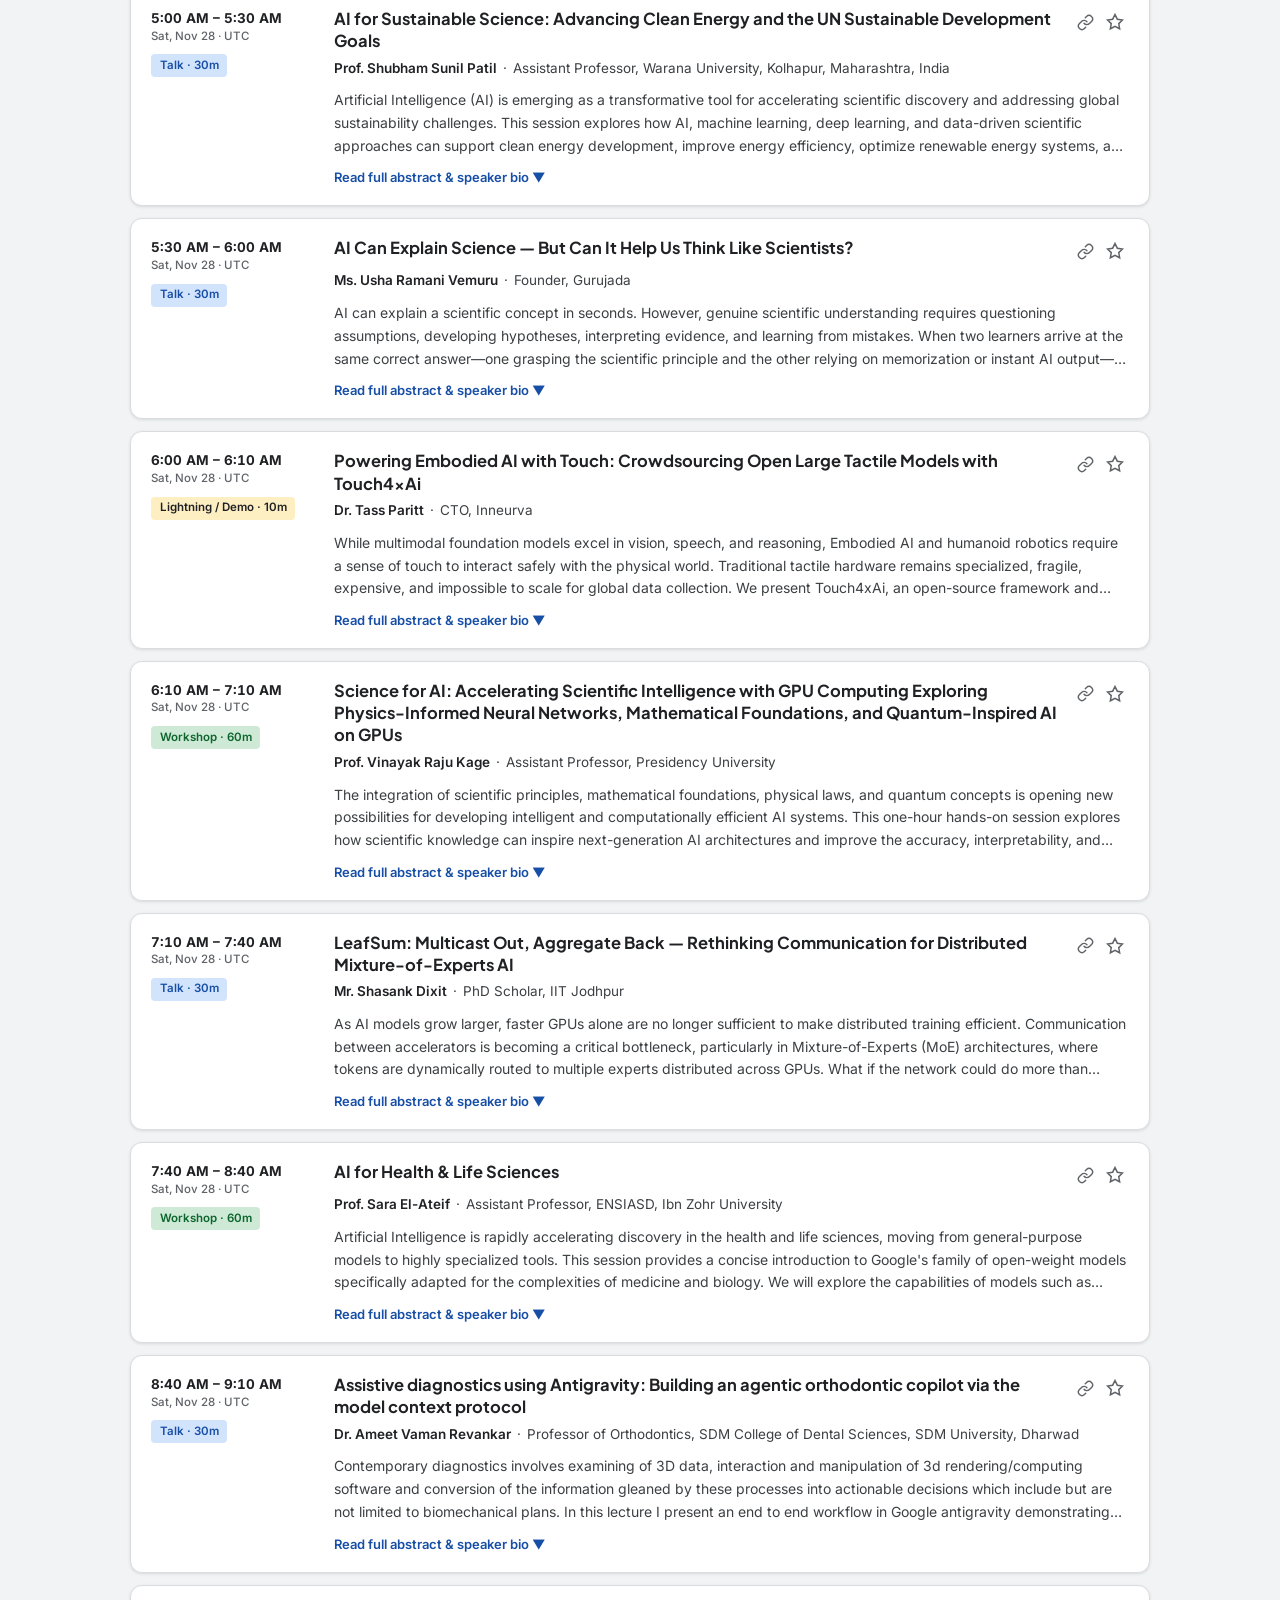
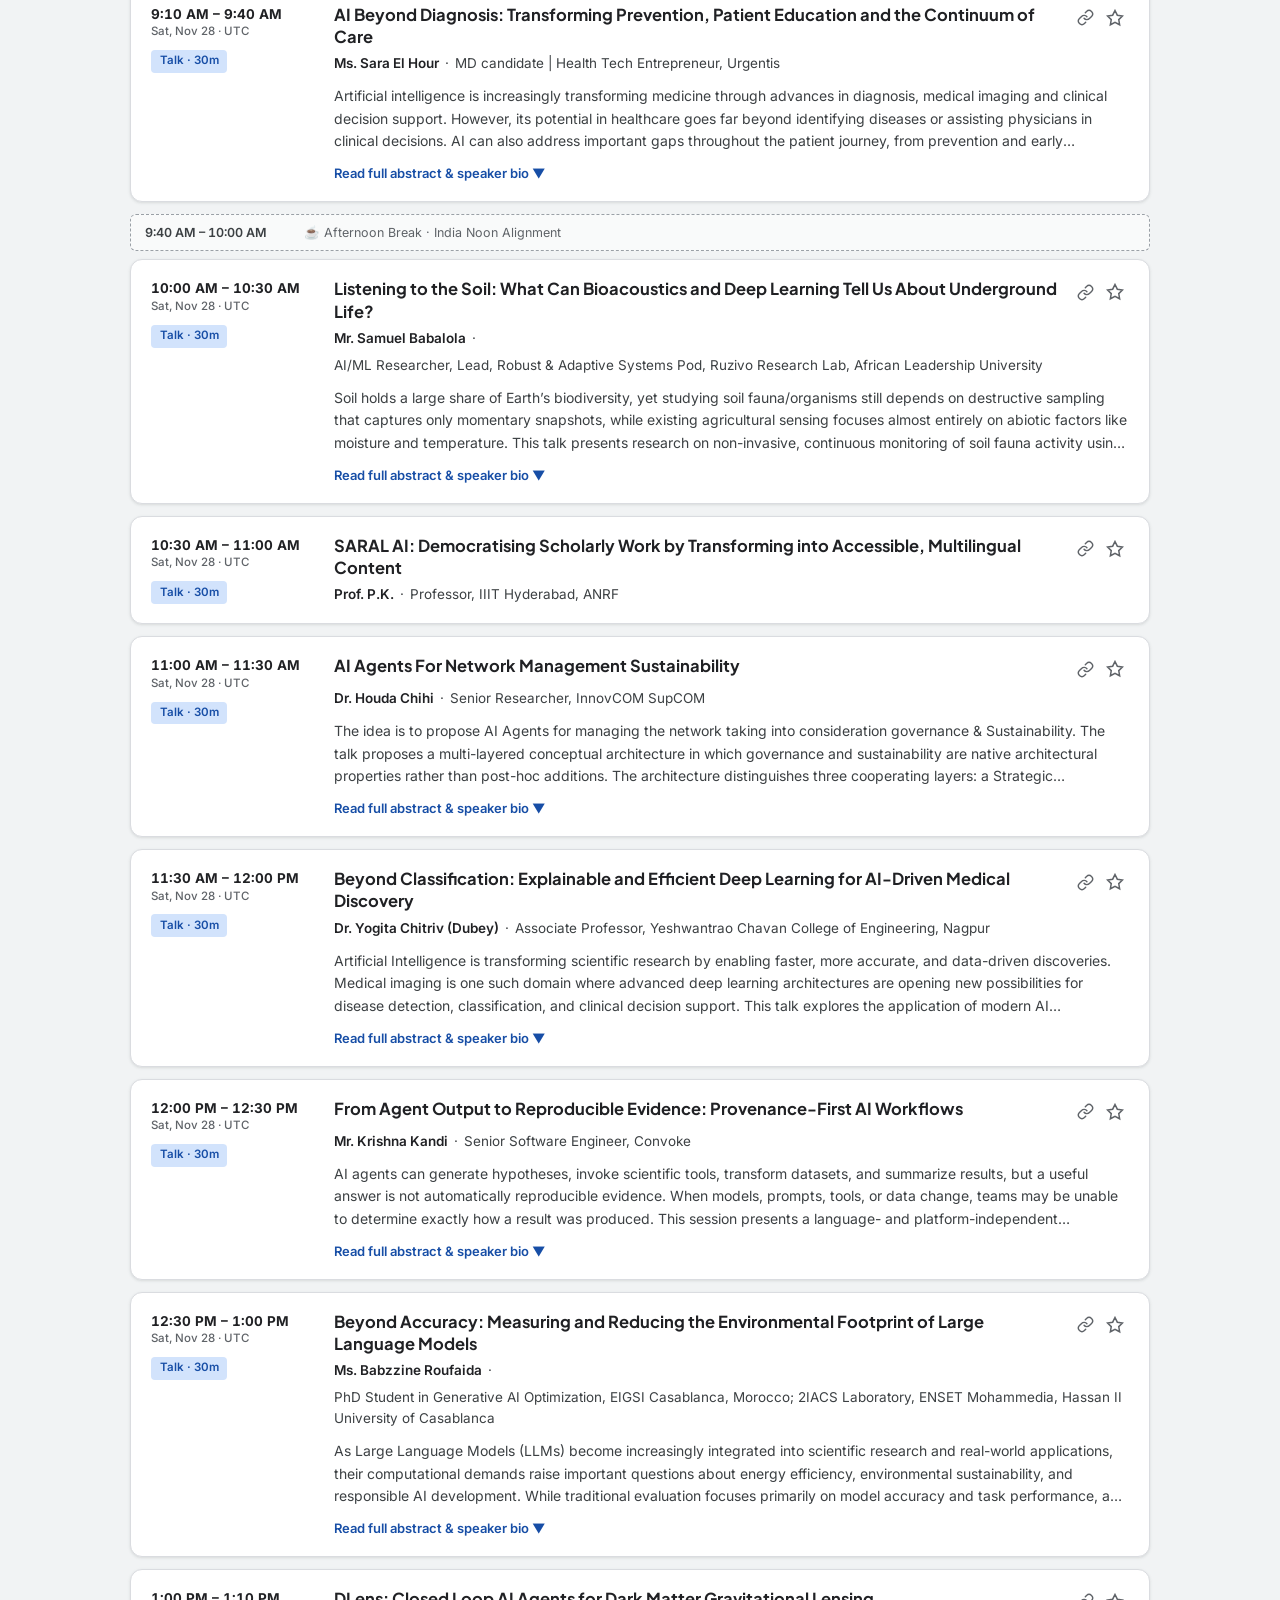
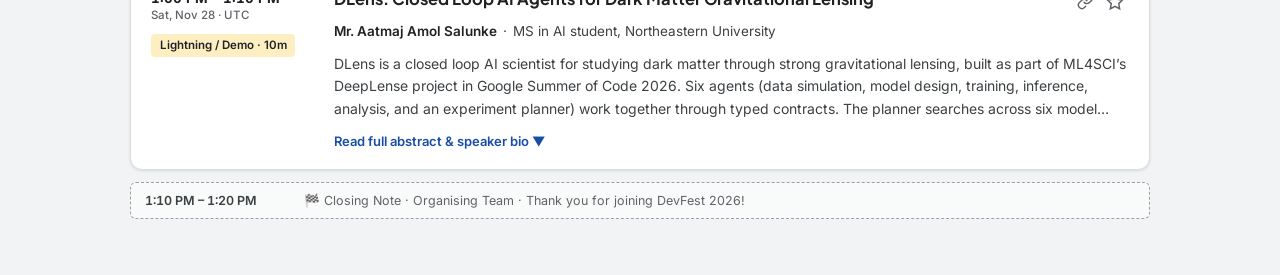
==== commit a26cb940: "Sync local files and add invites" ====
--- a/index.html
+++ b/index.html
@@ -105,4 +105,4 @@
   <script src="script.js"></script>
 </body>
 
-</html>
+</html>
--- a/styles.css
+++ b/styles.css
@@ -321,6 +321,90 @@
   display: inline-block;
 }
 
+/* Event Registration & Live Stream Actions */
+.event-actions {
+  display: flex;
+  flex-wrap: wrap;
+  align-items: center;
+  gap: 8px;
+}
+
+.reg-link {
+  display: inline-flex;
+  align-items: center;
+  gap: 5px;
+  font-size: 12.5px;
+  font-weight: 600;
+  color: var(--google-blue);
+  background: var(--bg-surface);
+  border: 1px solid var(--brand-blue);
+  padding: 5px 11px;
+  border-radius: var(--radius-sm);
+  text-decoration: none;
+  white-space: nowrap;
+  transition: background-color 0.15s, color 0.15s, border-color 0.15s;
+}
+
+.reg-link:hover {
+  background: var(--google-blue-tint);
+  border-color: var(--google-blue);
+  text-decoration: underline;
+}
+
+.reg-link:focus-visible {
+  outline: 2px solid var(--google-blue);
+  outline-offset: 2px;
+}
+
+.btn-livestream {
+  display: inline-flex;
+  align-items: center;
+  gap: 6px;
+  font-size: 12.5px;
+  font-weight: 600;
+  color: var(--google-red-text);
+  background: var(--google-red-tint);
+  border: 1px solid var(--brand-red);
+  padding: 5px 11px;
+  border-radius: var(--radius-sm);
+  text-decoration: none;
+  white-space: nowrap;
+  cursor: pointer;
+  transition: background-color 0.15s, color 0.15s, border-color 0.15s, box-shadow 0.15s;
+}
+
+.btn-livestream:hover {
+  background: var(--google-red);
+  border-color: var(--google-red);
+  color: var(--bg-surface);
+  box-shadow: var(--shadow-sm);
+}
+
+.btn-livestream:focus-visible {
+  outline: 2px solid var(--google-red);
+  outline-offset: 2px;
+}
+
+.btn-livestream[href="TBD"] {
+  cursor: not-allowed;
+}
+
+.tbd-badge {
+  font-size: 10.5px;
+  font-weight: 700;
+  letter-spacing: 0.03em;
+  color: var(--google-red-text);
+  background: var(--bg-surface);
+  border: 1px solid var(--brand-red);
+  padding: 0.5px 5px;
+  border-radius: 4px;
+  line-height: 1.35;
+}
+
+.btn-livestream:not([href="TBD"]) .tbd-badge {
+  display: none;
+}
+
 /* Status & Utility Bar */
 .status-bar {
   display: flex;
@@ -359,7 +443,7 @@
   background: var(--google-blue-tint);
 }
 
-/* Day & Block Headers */
+/* Day Headers */
 .day-section {
   margin-top: 24px;
 }
@@ -386,18 +470,6 @@
   font-size: 13px;
   color: var(--text-secondary);
   font-weight: 500;
-}
-
-.block-header {
-  margin: 20px 0 10px;
-  padding: 7px 12px;
-  background: var(--bg-subtle);
-  border-left: 3px solid var(--google-blue);
-  border-radius: 0 var(--radius-sm) var(--radius-sm) 0;
-  font-size: 12.5px;
-  font-weight: 600;
-  color: var(--text-secondary);
-  letter-spacing: 0.01em;
 }
 
 /* Break / Marker Row */
